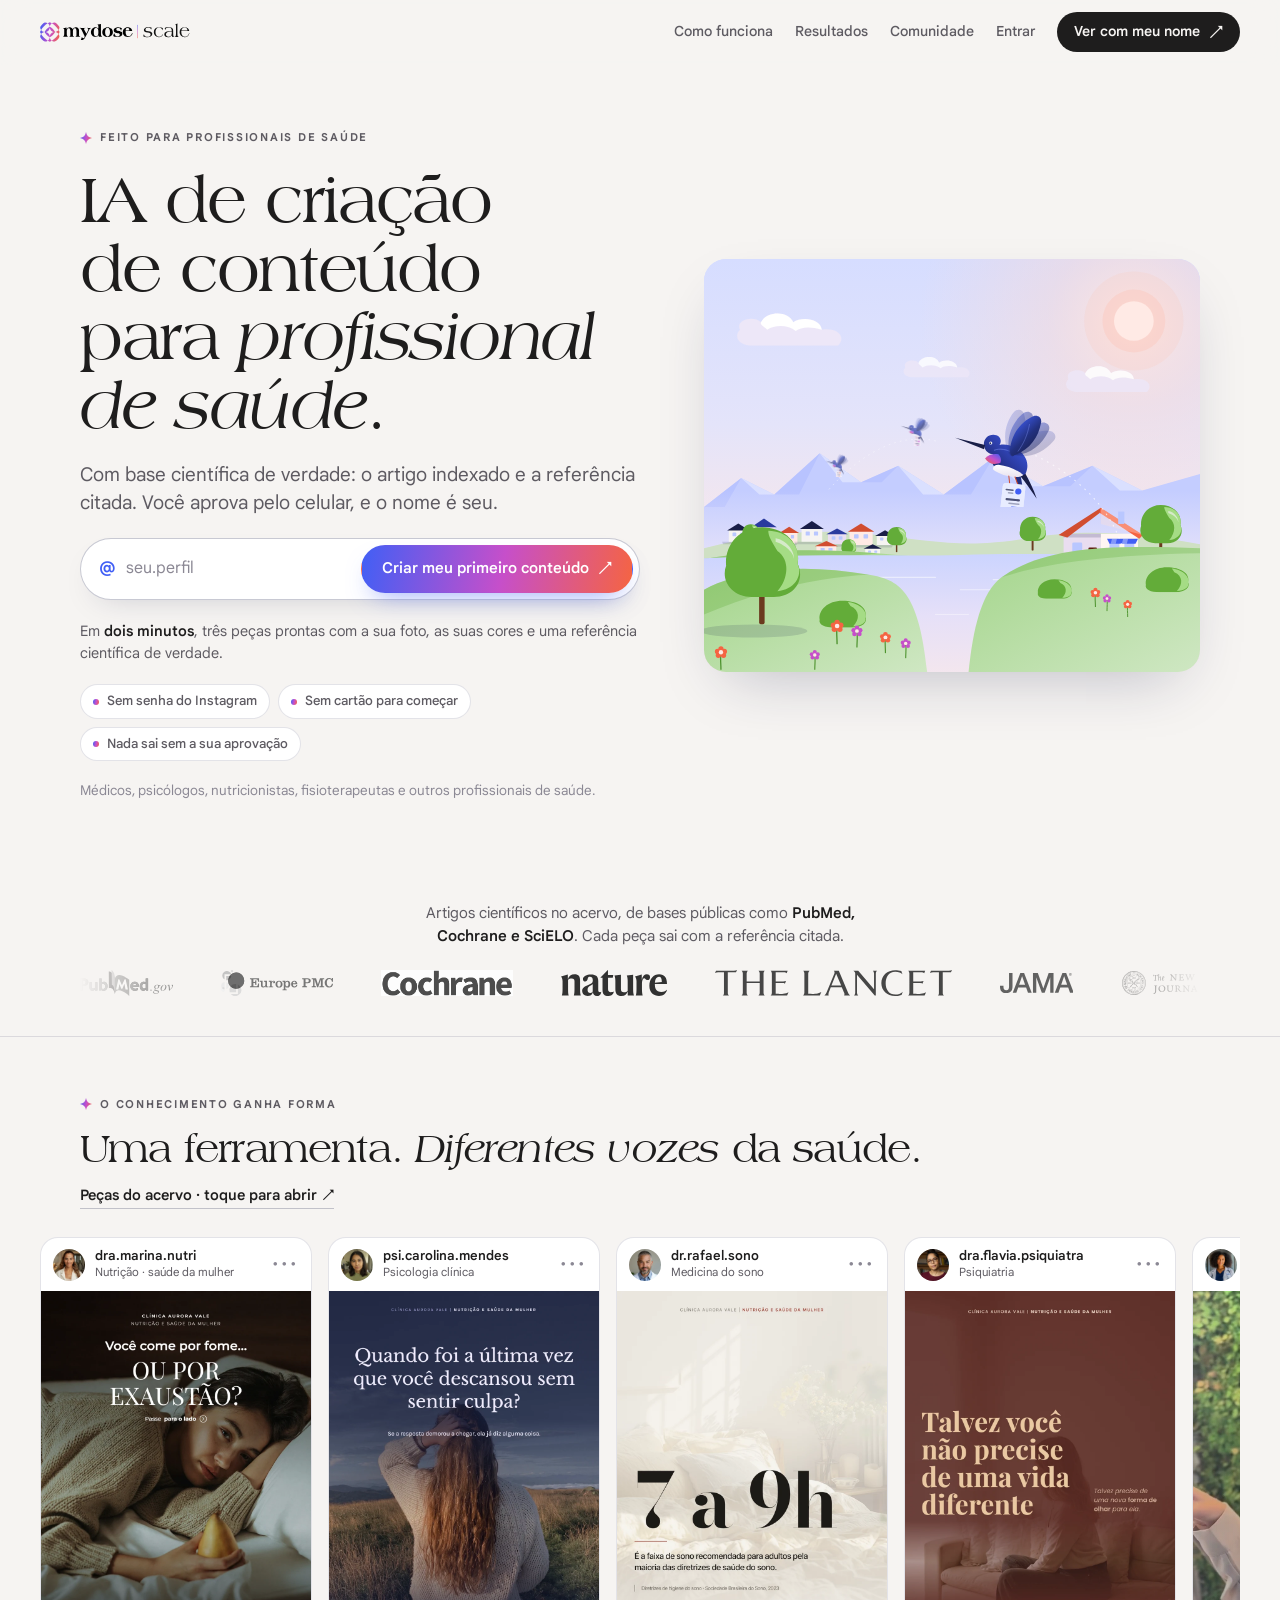
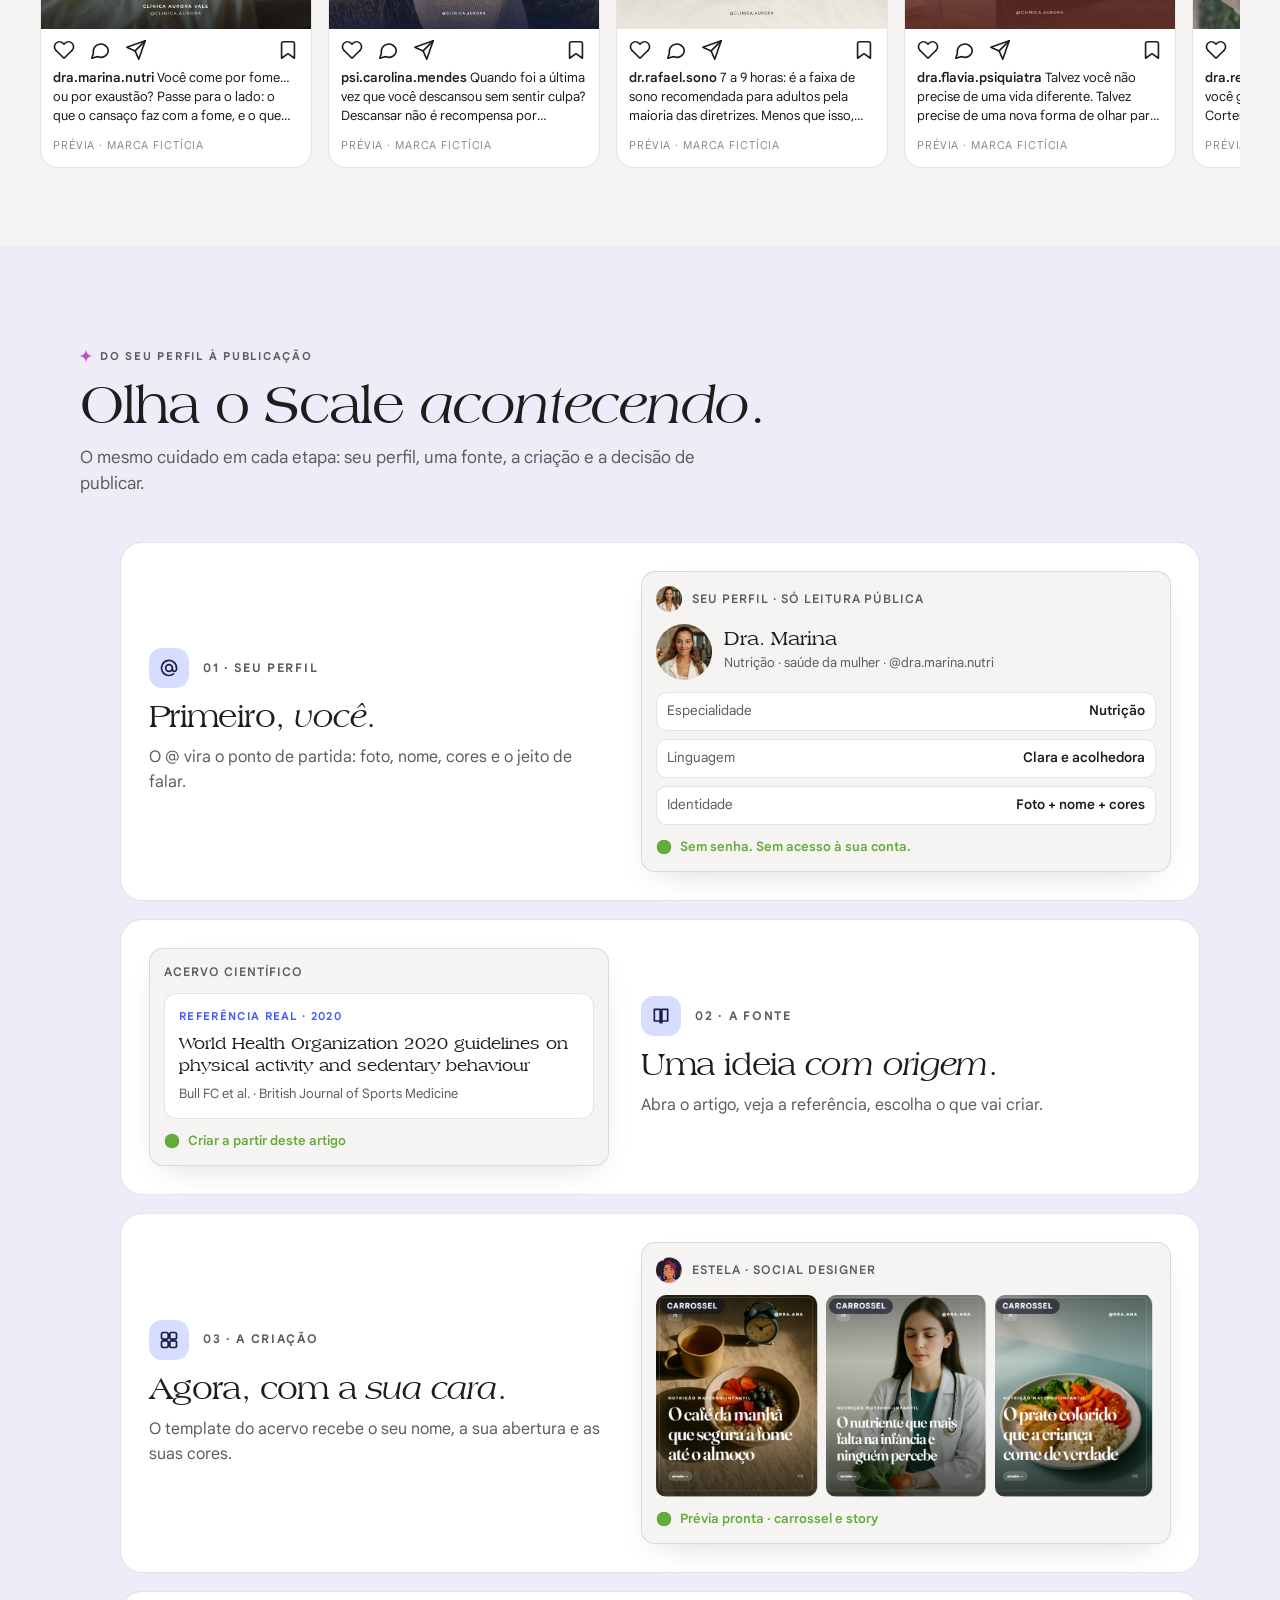
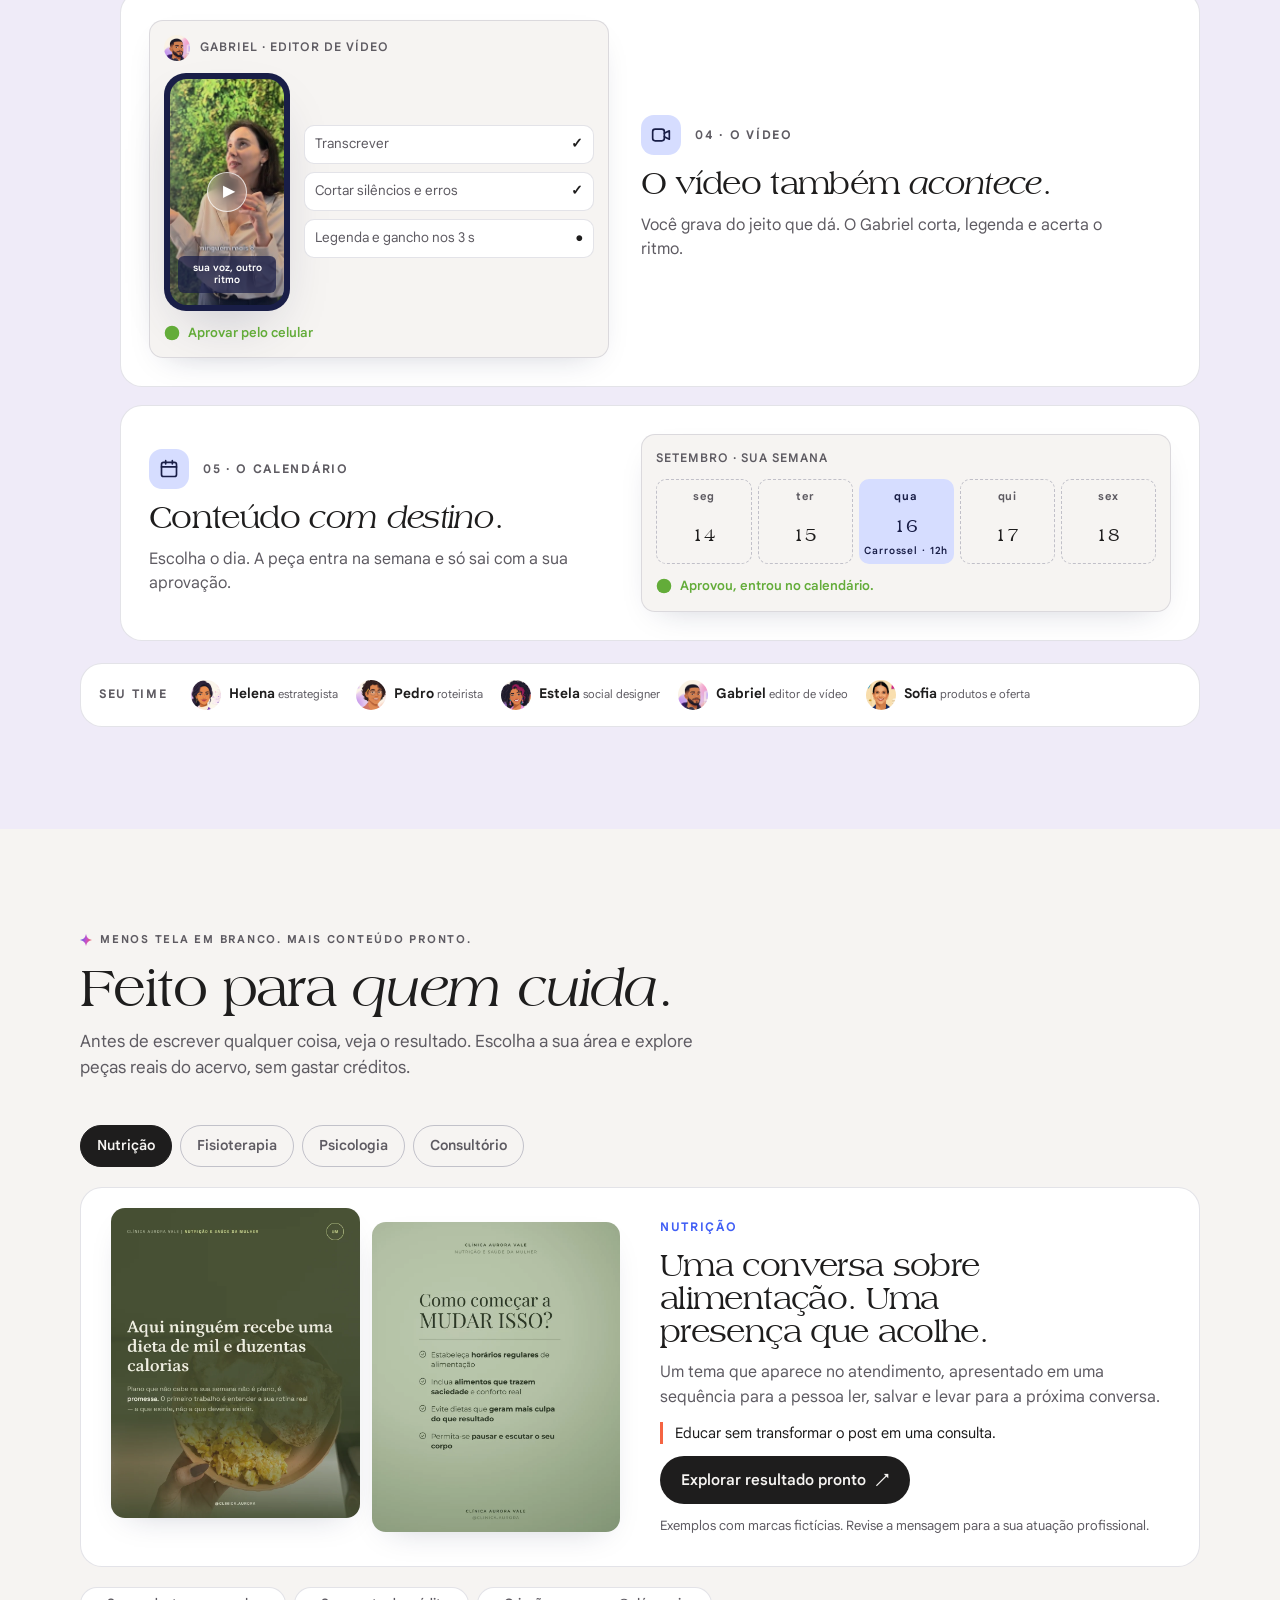
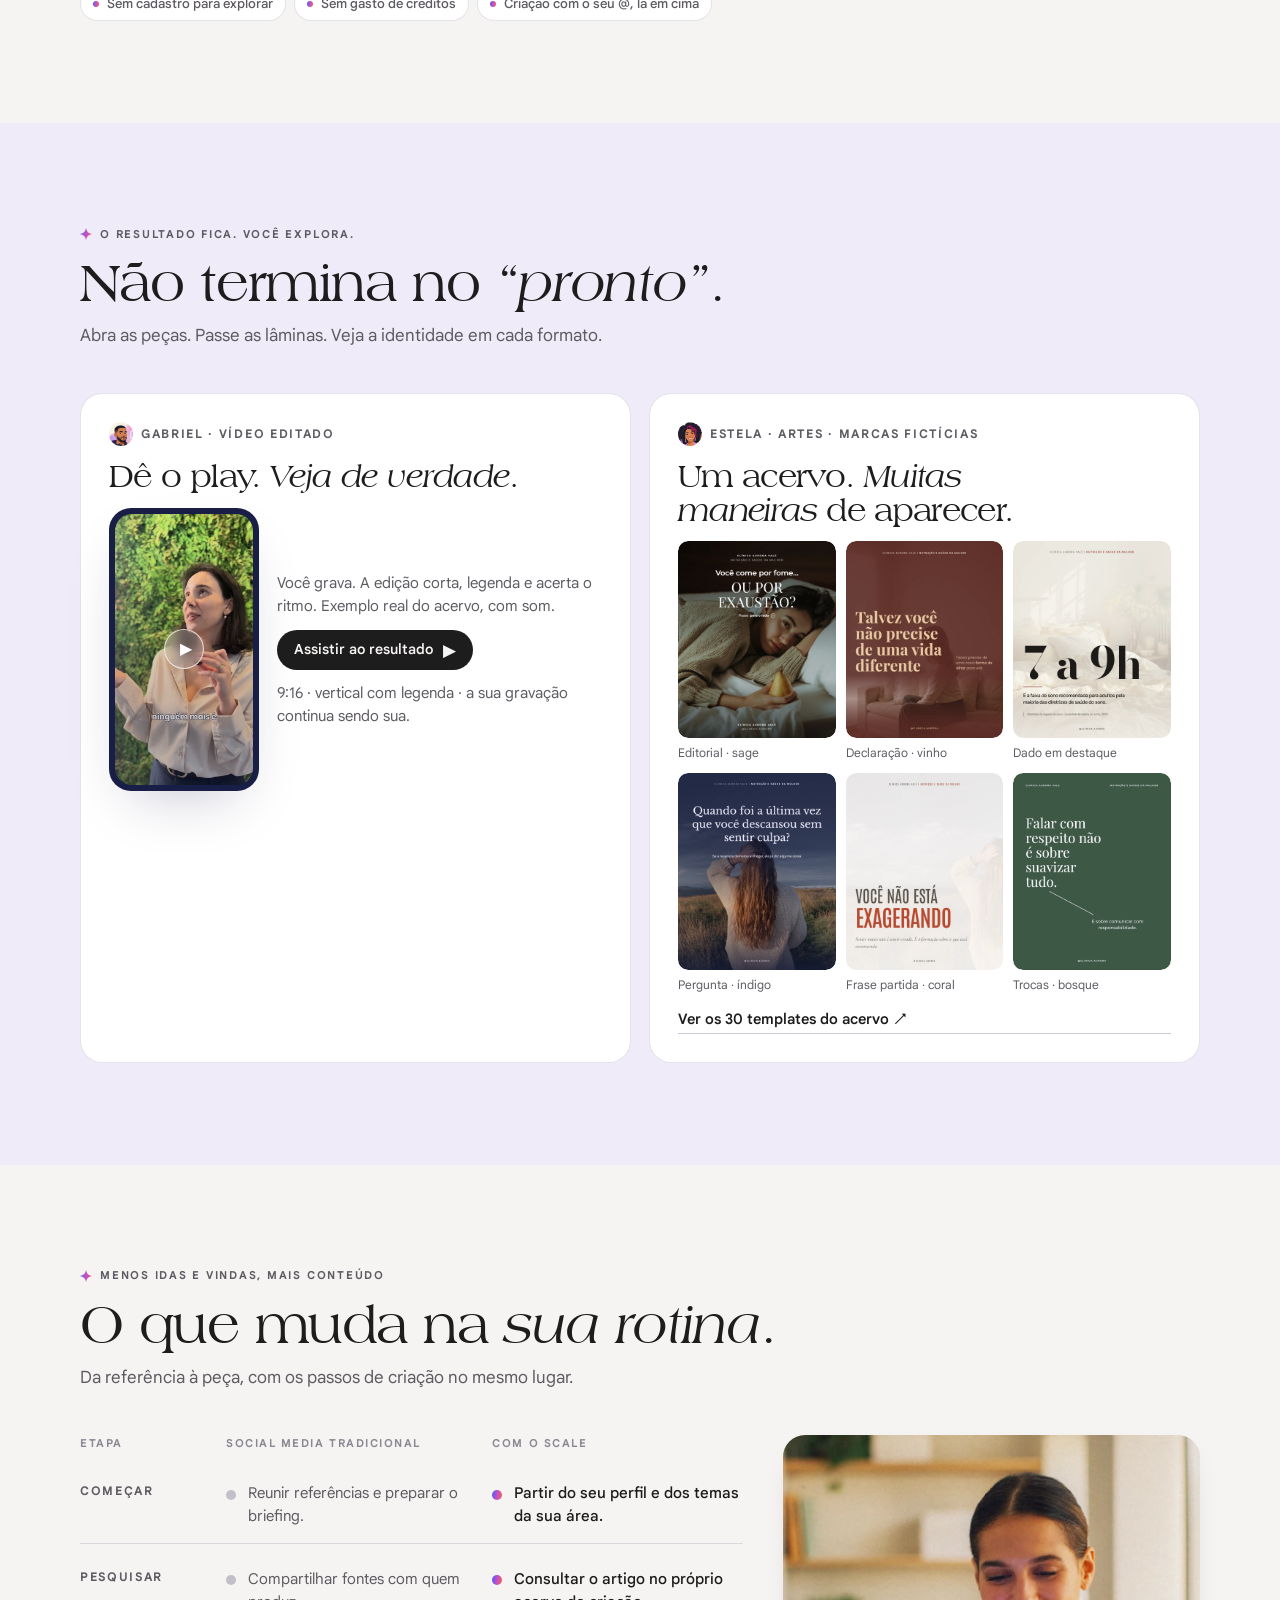
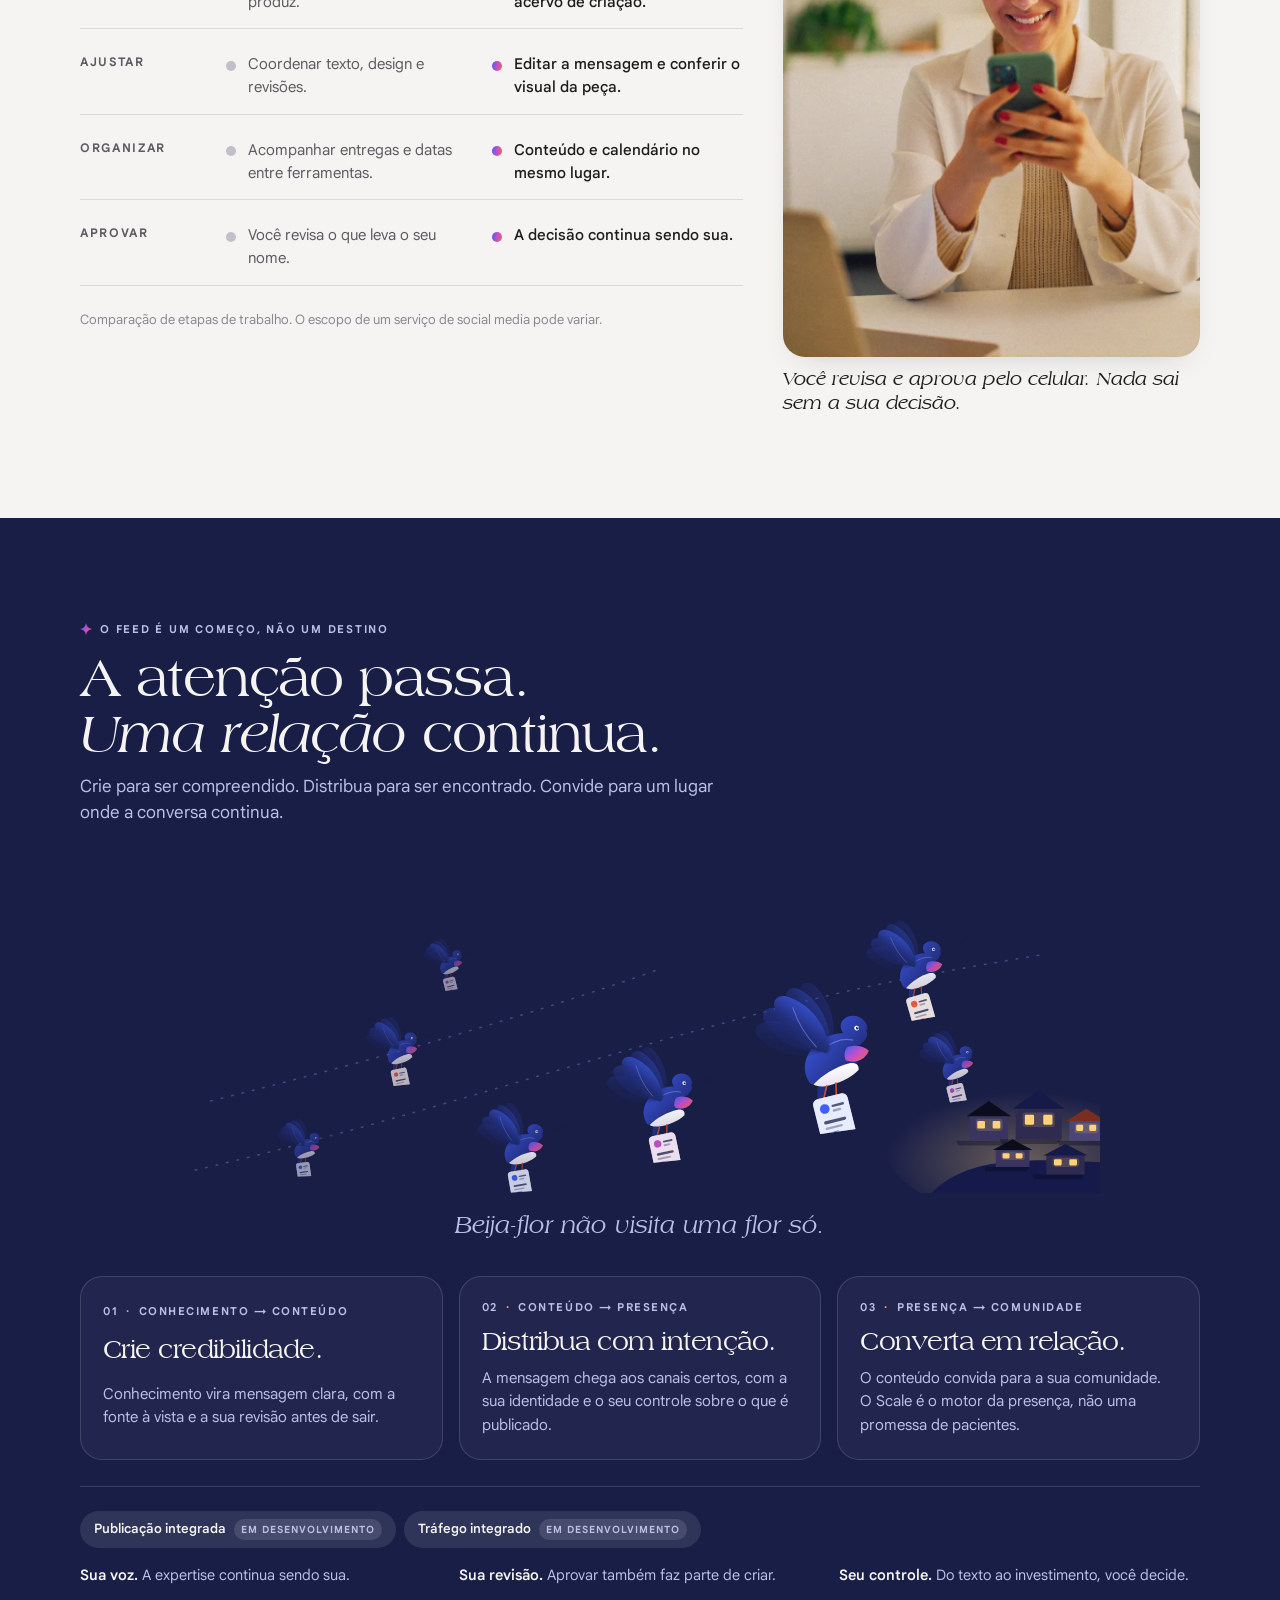
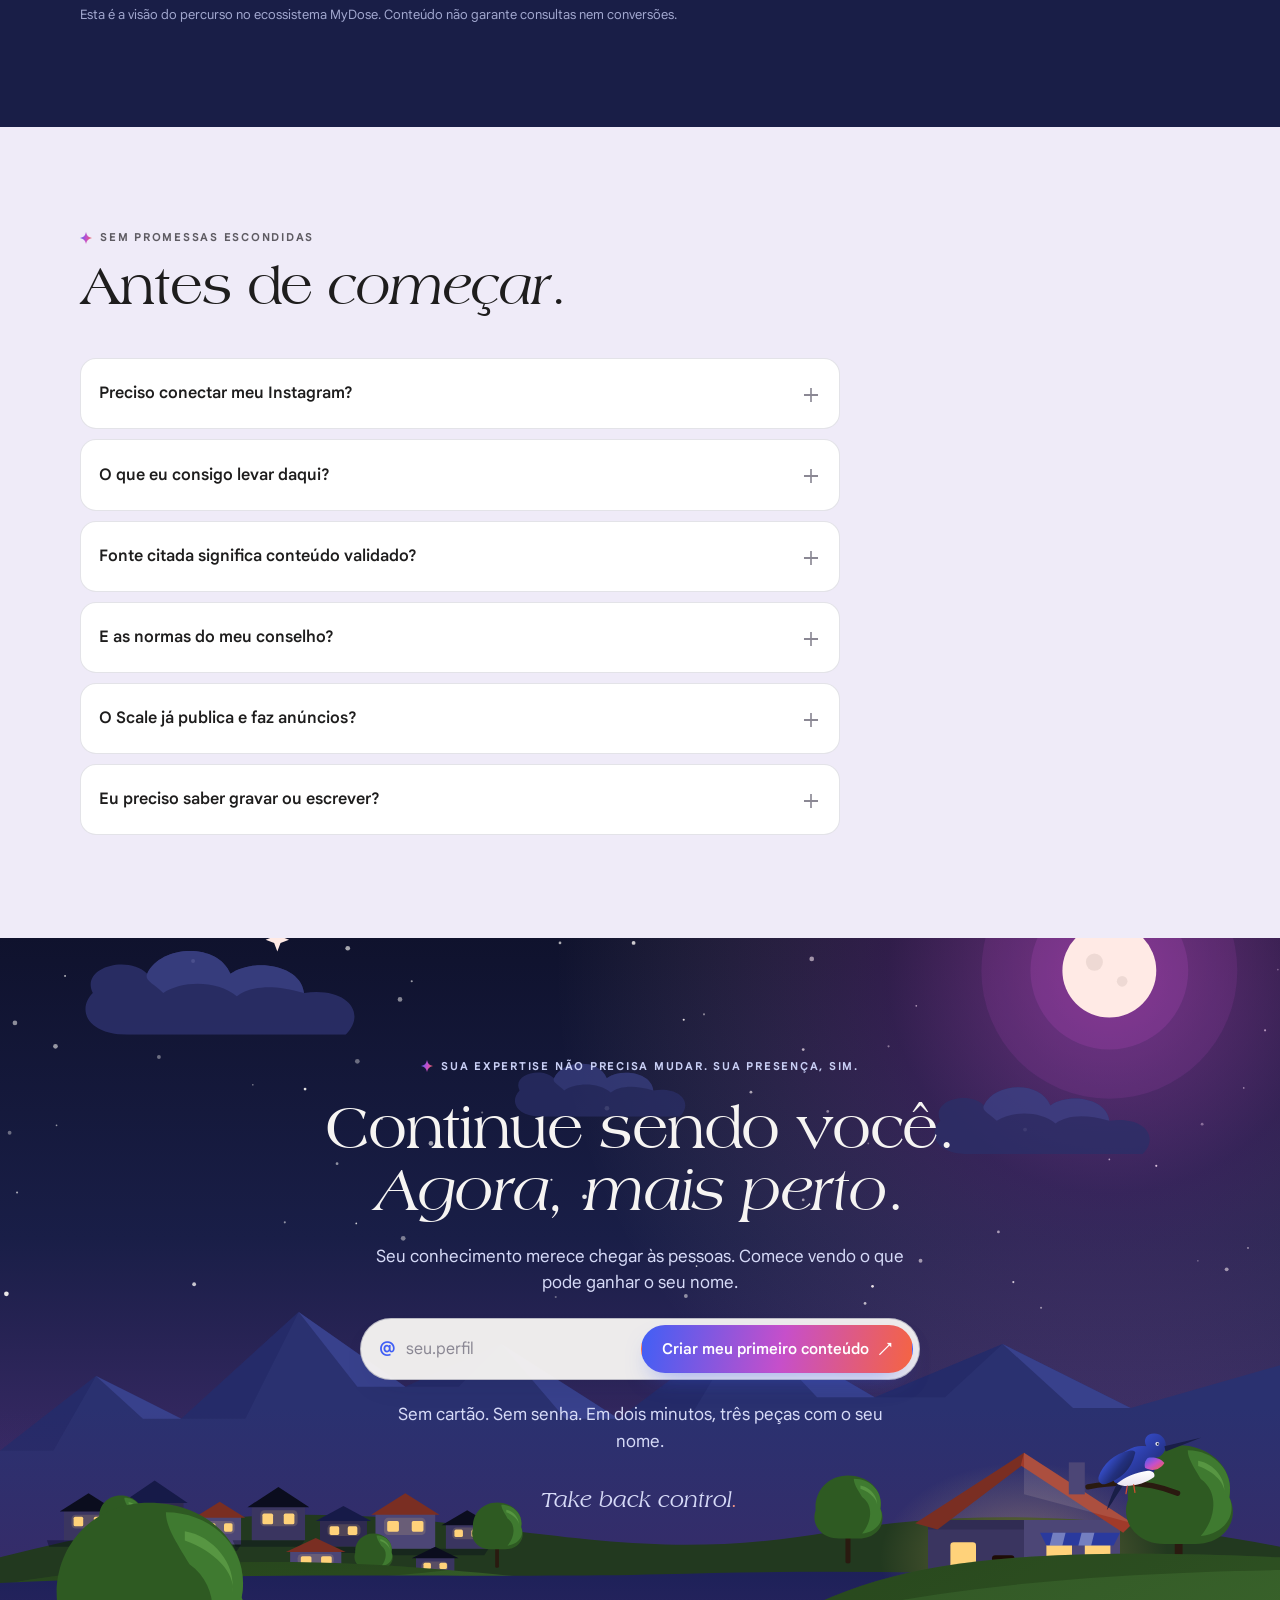
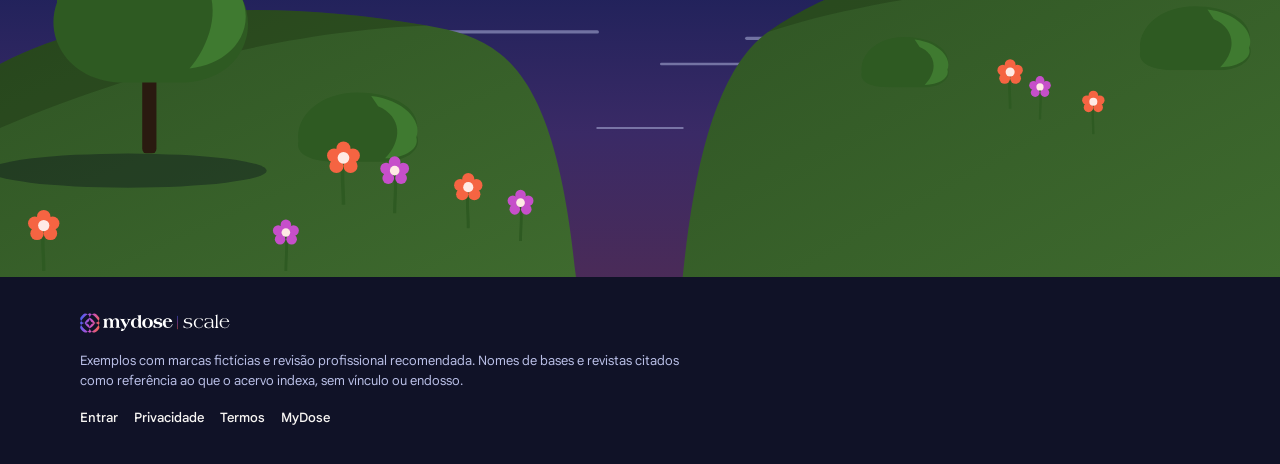
==== index.html @ f14349cf "Versão 2: mascote beija-flor, hero em painel, rotina tipográfica com foto, frentes na comunidade Co-" ====
<!doctype html>
<html lang="pt-BR">
<head>
<meta charset="utf-8">
<meta name="viewport" content="width=device-width,initial-scale=1,viewport-fit=cover">
<meta name="description" content="IA de criação de conteúdo para profissional de saúde. Com base científica de verdade: o artigo indexado e a referência citada. Você aprova pelo celular, e o nome é seu.">
<meta property="og:title" content="MyDose Scale · IA de criação de conteúdo para profissional de saúde">
<meta property="og:description" content="Você coloca o seu @. Em dois minutos, três peças prontas com a sua foto, as suas cores e uma referência científica de verdade.">
<meta property="og:type" content="website">
<meta name="robots" content="noindex">
<link rel="icon" href="assets/symbol.svg" type="image/svg+xml">
<style>:root{color-scheme:light}body{margin:0}img{max-width:100%}[hidden]{display:none!important}</style>
</head>
<body>
<title>MyDose Scale · IA de criação de conteúdo para profissional de saúde</title>
<link rel="stylesheet" href="site.css">
<svg aria-hidden="true" focusable="false" xmlns="http://www.w3.org/2000/svg" style="position:absolute;width:0;height:0;overflow:hidden"><defs><linearGradient id="sdorso" x1="0" y1="0" x2="1" y2="1"><stop offset="0" stop-color="#415FF5"/><stop offset=".55" stop-color="#2A3A9E"/><stop offset="1" stop-color="#191E47"/></linearGradient>
<linearGradient id="sasa" x1="1" y1="1" x2="0" y2="0"><stop offset="0" stop-color="#415FF5"/><stop offset=".55" stop-color="#22307E"/><stop offset="1" stop-color="#191E47"/></linearGradient>
<linearGradient id="sgorget" x1="0" y1="0" x2="1" y2="1"><stop offset="0" stop-color="#415FF5"/><stop offset=".5" stop-color="#C64FCA"/><stop offset="1" stop-color="#F56442"/></linearGradient>
<linearGradient id="screme" x1="0" y1="0" x2="0" y2="1"><stop offset="0" stop-color="#FFFFFF"/><stop offset="1" stop-color="#E9E3F0"/></linearGradient><symbol id="bf-a" viewBox="0 0 240 200"><path fill="#191E47" d="M100 130 C86 146 72 164 56 186 C72 166 86 154 100 144 Z"/>
<path fill="#22307E" d="M106 134 C98 154 92 172 88 192 C98 172 104 156 112 140 Z"/>
<path fill="#2E3F9F" d="M112 136 C114 156 116 172 120 190 C122 172 122 156 122 140 Z"/><path fill="url(#sdorso)" d="M98 136 C88 116 98 96 118 86 C128 80 138 78 148 80 C142 70 148 60 160 60 C172 60 180 70 178 82 C176 92 168 98 160 98 C166 108 162 122 150 130 C134 140 112 144 98 136 Z"/>
<path fill="url(#screme)" d="M102 138 C114 128 132 120 150 118 C158 118 162 122 160 128 C150 136 132 142 116 142 C110 142 104 140 102 138 Z"/>
<path fill="url(#sgorget)" d="M150 98 C158 96 170 98 176 106 C170 116 158 120 146 114 C144 108 146 102 150 98 Z"/>
<path fill="#191E47" d="M176 80 L234 66 L178 88 Z"/>
<circle cx="165" cy="76" r="3" fill="#FFFFFF"/><circle cx="165.7" cy="76.2" r="1.7" fill="#191E47"/><circle cx="166.2" cy="75.6" r=".6" fill="#FFFFFF"/>
<path fill="none" stroke="#8699FD" stroke-width="1.6" stroke-linecap="round" opacity=".55" d="M120 96 C134 88 148 86 158 90"/><g opacity=".22" transform="rotate(-30 120 100)"><path fill="url(#sasa)" d="M0 0 C26 -30 62 -40 100 -32 C112 -30 116 -18 108 -8 C84 16 44 26 8 14 C-2 10 -6 4 0 0 Z" transform="translate(120 100) rotate(-112) scale(.78)"/></g><g opacity=".22" transform="rotate(26 120 100)"><path fill="url(#sasa)" d="M0 0 C26 -30 62 -40 100 -32 C112 -30 116 -18 108 -8 C84 16 44 26 8 14 C-2 10 -6 4 0 0 Z" transform="translate(120 100) rotate(-112) scale(.78)"/></g><g opacity=".45" transform="rotate(-15 120 100)"><path fill="url(#sasa)" d="M0 0 C26 -30 62 -40 100 -32 C112 -30 116 -18 108 -8 C84 16 44 26 8 14 C-2 10 -6 4 0 0 Z" transform="translate(120 100) rotate(-112) scale(.78)"/></g><g opacity=".45" transform="rotate(13 120 100)"><path fill="url(#sasa)" d="M0 0 C26 -30 62 -40 100 -32 C112 -30 116 -18 108 -8 C84 16 44 26 8 14 C-2 10 -6 4 0 0 Z" transform="translate(120 100) rotate(-112) scale(.78)"/></g><path fill="url(#sasa)" d="M0 0 C26 -30 62 -40 100 -32 C112 -30 116 -18 108 -8 C84 16 44 26 8 14 C-2 10 -6 4 0 0 Z" transform="translate(120 100) rotate(-112) scale(.78)"/><path fill="none" stroke="#8699FD" stroke-width="1.4" stroke-linecap="round" opacity=".5" d="M112 92 C102 78 94 62 90 40"/></symbol><symbol id="bf-b" viewBox="0 0 240 200"><path fill="#191E47" d="M100 132 C90 150 82 166 76 184 C88 166 98 152 108 140 Z"/><path fill="#22307E" d="M108 136 C104 154 102 170 102 186 C110 168 114 154 118 140 Z"/><path fill="url(#sdorso)" d="M98 136 C88 116 98 96 118 86 C128 80 138 78 148 80 C142 70 148 60 160 60 C172 60 180 70 178 82 C176 92 168 98 160 98 C166 108 162 122 150 130 C134 140 112 144 98 136 Z"/>
<path fill="url(#screme)" d="M102 138 C114 128 132 120 150 118 C158 118 162 122 160 128 C150 136 132 142 116 142 C110 142 104 140 102 138 Z"/>
<path fill="url(#sgorget)" d="M150 98 C158 96 170 98 176 106 C170 116 158 120 146 114 C144 108 146 102 150 98 Z"/>
<path fill="#191E47" d="M176 80 L234 66 L178 88 Z"/>
<circle cx="165" cy="76" r="3" fill="#FFFFFF"/><circle cx="165.7" cy="76.2" r="1.7" fill="#191E47"/><circle cx="166.2" cy="75.6" r=".6" fill="#FFFFFF"/>
<path fill="none" stroke="#8699FD" stroke-width="1.6" stroke-linecap="round" opacity=".55" d="M120 96 C134 88 148 86 158 90"/><path stroke="#D14D30" stroke-width="2" stroke-linecap="round" fill="none" d="M118 142 L112 158 M130 140 L128 158"/><g transform="translate(122 182) rotate(-6)"><g>
<rect x="-22" y="-27" width="44" height="54" rx="7" fill="#FFFFFF"/><rect x="-22" y="-27" width="44" height="54" rx="7" fill="#D6DDFF" opacity=".55"/>
<circle cx="-9" cy="-13" r="6" fill="#415FF5"/><rect x="0" y="-16" width="16" height="3" rx="1.5" fill="#191E47" opacity=".7"/><rect x="0" y="-10" width="11" height="3" rx="1.5" fill="#191E47" opacity=".35"/>
<rect x="-14" y="2" width="28" height="4" rx="2" fill="#191E47" opacity=".75"/><rect x="-14" y="10" width="22" height="3" rx="1.5" fill="#191E47" opacity=".35"/><rect x="-14" y="17" width="16" height="3" rx="1.5" fill="#415FF5"/>
</g></g><g opacity=".22" transform="rotate(-30 120 100)"><path fill="url(#sasa)" d="M0 0 C26 -30 62 -40 100 -32 C112 -30 116 -18 108 -8 C84 16 44 26 8 14 C-2 10 -6 4 0 0 Z" transform="translate(120 100) rotate(-112) scale(.78)"/></g><g opacity=".22" transform="rotate(26 120 100)"><path fill="url(#sasa)" d="M0 0 C26 -30 62 -40 100 -32 C112 -30 116 -18 108 -8 C84 16 44 26 8 14 C-2 10 -6 4 0 0 Z" transform="translate(120 100) rotate(-112) scale(.78)"/></g><g opacity=".45" transform="rotate(-15 120 100)"><path fill="url(#sasa)" d="M0 0 C26 -30 62 -40 100 -32 C112 -30 116 -18 108 -8 C84 16 44 26 8 14 C-2 10 -6 4 0 0 Z" transform="translate(120 100) rotate(-112) scale(.78)"/></g><g opacity=".45" transform="rotate(13 120 100)"><path fill="url(#sasa)" d="M0 0 C26 -30 62 -40 100 -32 C112 -30 116 -18 108 -8 C84 16 44 26 8 14 C-2 10 -6 4 0 0 Z" transform="translate(120 100) rotate(-112) scale(.78)"/></g><path fill="url(#sasa)" d="M0 0 C26 -30 62 -40 100 -32 C112 -30 116 -18 108 -8 C84 16 44 26 8 14 C-2 10 -6 4 0 0 Z" transform="translate(120 100) rotate(-112) scale(.78)"/><path fill="none" stroke="#8699FD" stroke-width="1.4" stroke-linecap="round" opacity=".5" d="M112 92 C102 78 94 62 90 40"/></symbol><symbol id="bf-c" viewBox="0 0 240 200"><path fill="#191E47" d="M104 134 C96 150 90 164 86 180 C96 166 104 152 112 140 Z"/>
<path fill="url(#sdorso)" d="M98 136 C88 116 98 96 118 86 C128 80 138 78 148 80 C142 70 148 60 160 60 C172 60 180 70 178 82 C176 92 168 98 160 98 C166 108 162 122 150 130 C134 140 112 144 98 136 Z"/>
<path fill="url(#screme)" d="M102 138 C114 128 132 120 150 118 C158 118 162 122 160 128 C150 136 132 142 116 142 C110 142 104 140 102 138 Z"/>
<path fill="url(#sasa)" d="M0 0 C26 -30 62 -40 100 -32 C112 -30 116 -18 108 -8 C84 16 44 26 8 14 C-2 10 -6 4 0 0 Z" transform="translate(130 92) rotate(152) scale(.62)"/>
<path fill="url(#sgorget)" d="M150 98 C158 96 170 98 176 106 C170 116 158 120 146 114 C144 108 146 102 150 98 Z"/>
<path fill="#191E47" d="M176 80 L234 66 L178 88 Z"/>
<circle cx="165" cy="76" r="3" fill="#FFFFFF"/><circle cx="165.7" cy="76.2" r="1.7" fill="#191E47"/><circle cx="166.2" cy="75.6" r=".6" fill="#FFFFFF"/>
<path stroke="#D14D30" stroke-width="2" stroke-linecap="round" fill="none" d="M118 142 L116 154 M128 140 L130 152"/></symbol></defs></svg>
<a class="sr-only" href="#como">Pular para como funciona</a>

<header class="nav" id="nav">
  <a class="brand" href="#inicio" aria-label="MyDose Scale, início"></a>
  <nav aria-label="Principal">
    <a class="hide-m" href="#como">Como funciona</a>
    <a class="hide-m" href="#resultados">Resultados</a>
    <a class="hide-m" href="#comunidade">Comunidade</a>
    <a class="hide-m" href="https://scale.mydoseapp.com/entrar">Entrar</a>
    <a class="btn btn-ink btn-sm" href="#inicio" data-focus-entry>Ver com meu nome <span>↗</span></a>
  </nav>
</header>

<main>
<!-- ============ HERO (estrutura validada) ============ -->
<section class="hero" id="inicio">
  <div class="wrap">
    <div class="hero-copy">
      <span class="eyebrow">Feito para profissionais de saúde</span>
      <h1 id="h1">IA de criação de conteúdo para <em>profissional de saúde</em>.</h1>
      <p class="lead">Com base científica de verdade: o artigo indexado e a referência citada. Você aprova pelo celular, e o nome é seu.</p>
      <form class="entry" id="primeiro-passo" novalidate>
        <label>
          <span class="at" aria-hidden="true">@</span>
          <span class="sr-only">Seu @ do Instagram</span>
          <input id="profile-input" name="handle" type="text" placeholder="seu.perfil" autocomplete="off" autocapitalize="none" spellcheck="false" maxlength="40">
        </label>
        <button class="btn btn-grad" type="submit">Criar meu primeiro conteúdo <span>↗</span></button>
      </form>
      <p class="hero-note" id="profile-feedback" aria-live="polite" hidden></p>
      <p class="hero-note">Em <b>dois minutos</b>, três peças prontas com a sua foto, as suas cores e uma referência científica de verdade.</p>
      <ul class="chips" aria-label="Garantias">
        <li>Sem senha do Instagram</li><li>Sem cartão para começar</li><li>Nada sai sem a sua aprovação</li>
      </ul>
      <p class="hero-para">Médicos, psicólogos, nutricionistas, fisioterapeutas e outros profissionais de saúde.</p>
    </div>
    <div class="hero-art" aria-hidden="true"><svg xmlns="http://www.w3.org/2000/svg" viewBox="0 0 1200 1000" preserveAspectRatio="xMidYMax slice" aria-hidden="true" focusable="false">
<defs><linearGradient id="ceu" x2="0" y2="1"><stop offset="0" stop-color="#D6DDFF"/><stop offset=".4" stop-color="#E4E4FA"/><stop offset=".62" stop-color="#F3E6EE"/><stop offset=".74" stop-color="#FFE7DE"/></linearGradient>
<radialGradient id="brilho" cx="1040" cy="150" r="520" gradientUnits="userSpaceOnUse"><stop offset="0" stop-color="#FFEAE5" stop-opacity=".9"/><stop offset=".4" stop-color="#FFD9CF" stop-opacity=".4"/><stop offset="1" stop-color="#FFD9CF" stop-opacity="0"/></radialGradient>
<linearGradient id="lago" x2="0" y2="1"><stop offset="0" stop-color="#C9D3FF"/><stop offset=".55" stop-color="#E6E0F8"/><stop offset="1" stop-color="#F3E6EE"/></linearGradient>
<linearGradient id="reflexo" x2="0" y2="1"><stop offset="0" stop-color="#FFC9B8" stop-opacity=".75"/><stop offset="1" stop-color="#FFC9B8" stop-opacity="0"/></linearGradient>
<linearGradient id="neblina" x2="0" y2="1"><stop offset="0" stop-color="#EFE8F8" stop-opacity="0"/><stop offset="1" stop-color="#EFE8F8" stop-opacity=".85"/></linearGradient>
<linearGradient id="colina-luz" x1="0" y1="0" x2="1" y2="1"><stop offset="0" stop-color="#A3D58A"/><stop offset="1" stop-color="#CFE7C3"/></linearGradient>
<radialGradient id="luz-janela" cx=".5" cy=".5" r=".5"><stop offset="0" stop-color="#FFD27A" stop-opacity=".5"/><stop offset="1" stop-color="#FFD27A" stop-opacity="0"/></radialGradient>
<linearGradient id="hdorso" x1="0" y1="0" x2="1" y2="1"><stop offset="0" stop-color="#415FF5"/><stop offset=".55" stop-color="#2A3A9E"/><stop offset="1" stop-color="#191E47"/></linearGradient>
<linearGradient id="hasa" x1="1" y1="1" x2="0" y2="0"><stop offset="0" stop-color="#415FF5"/><stop offset=".55" stop-color="#22307E"/><stop offset="1" stop-color="#191E47"/></linearGradient>
<linearGradient id="hgorget" x1="0" y1="0" x2="1" y2="1"><stop offset="0" stop-color="#415FF5"/><stop offset=".5" stop-color="#C64FCA"/><stop offset="1" stop-color="#F56442"/></linearGradient>
<linearGradient id="hcreme" x1="0" y1="0" x2="0" y2="1"><stop offset="0" stop-color="#FFFFFF"/><stop offset="1" stop-color="#E9E3F0"/></linearGradient>
<symbol id="bf-a" viewBox="0 0 240 200"><path fill="#191E47" d="M100 130 C86 146 72 164 56 186 C72 166 86 154 100 144 Z"/>
<path fill="#22307E" d="M106 134 C98 154 92 172 88 192 C98 172 104 156 112 140 Z"/>
<path fill="#2E3F9F" d="M112 136 C114 156 116 172 120 190 C122 172 122 156 122 140 Z"/><path fill="url(#hdorso)" d="M98 136 C88 116 98 96 118 86 C128 80 138 78 148 80 C142 70 148 60 160 60 C172 60 180 70 178 82 C176 92 168 98 160 98 C166 108 162 122 150 130 C134 140 112 144 98 136 Z"/>
<path fill="url(#hcreme)" d="M102 138 C114 128 132 120 150 118 C158 118 162 122 160 128 C150 136 132 142 116 142 C110 142 104 140 102 138 Z"/>
<path fill="url(#hgorget)" d="M150 98 C158 96 170 98 176 106 C170 116 158 120 146 114 C144 108 146 102 150 98 Z"/>
<path fill="#191E47" d="M176 80 L234 66 L178 88 Z"/>
<circle cx="165" cy="76" r="3" fill="#FFFFFF"/><circle cx="165.7" cy="76.2" r="1.7" fill="#191E47"/><circle cx="166.2" cy="75.6" r=".6" fill="#FFFFFF"/>
<path fill="none" stroke="#8699FD" stroke-width="1.6" stroke-linecap="round" opacity=".55" d="M120 96 C134 88 148 86 158 90"/><g opacity=".22" transform="rotate(-30 120 100)"><path fill="url(#hasa)" d="M0 0 C26 -30 62 -40 100 -32 C112 -30 116 -18 108 -8 C84 16 44 26 8 14 C-2 10 -6 4 0 0 Z" transform="translate(120 100) rotate(-112) scale(.78)"/></g><g opacity=".22" transform="rotate(26 120 100)"><path fill="url(#hasa)" d="M0 0 C26 -30 62 -40 100 -32 C112 -30 116 -18 108 -8 C84 16 44 26 8 14 C-2 10 -6 4 0 0 Z" transform="translate(120 100) rotate(-112) scale(.78)"/></g><g opacity=".45" transform="rotate(-15 120 100)"><path fill="url(#hasa)" d="M0 0 C26 -30 62 -40 100 -32 C112 -30 116 -18 108 -8 C84 16 44 26 8 14 C-2 10 -6 4 0 0 Z" transform="translate(120 100) rotate(-112) scale(.78)"/></g><g opacity=".45" transform="rotate(13 120 100)"><path fill="url(#hasa)" d="M0 0 C26 -30 62 -40 100 -32 C112 -30 116 -18 108 -8 C84 16 44 26 8 14 C-2 10 -6 4 0 0 Z" transform="translate(120 100) rotate(-112) scale(.78)"/></g><path fill="url(#hasa)" d="M0 0 C26 -30 62 -40 100 -32 C112 -30 116 -18 108 -8 C84 16 44 26 8 14 C-2 10 -6 4 0 0 Z" transform="translate(120 100) rotate(-112) scale(.78)"/><path fill="none" stroke="#8699FD" stroke-width="1.4" stroke-linecap="round" opacity=".5" d="M112 92 C102 78 94 62 90 40"/></symbol>
<symbol id="bf-b" viewBox="0 0 240 200"><path fill="#191E47" d="M100 132 C90 150 82 166 76 184 C88 166 98 152 108 140 Z"/><path fill="#22307E" d="M108 136 C104 154 102 170 102 186 C110 168 114 154 118 140 Z"/><path fill="url(#hdorso)" d="M98 136 C88 116 98 96 118 86 C128 80 138 78 148 80 C142 70 148 60 160 60 C172 60 180 70 178 82 C176 92 168 98 160 98 C166 108 162 122 150 130 C134 140 112 144 98 136 Z"/>
<path fill="url(#hcreme)" d="M102 138 C114 128 132 120 150 118 C158 118 162 122 160 128 C150 136 132 142 116 142 C110 142 104 140 102 138 Z"/>
<path fill="url(#hgorget)" d="M150 98 C158 96 170 98 176 106 C170 116 158 120 146 114 C144 108 146 102 150 98 Z"/>
<path fill="#191E47" d="M176 80 L234 66 L178 88 Z"/>
<circle cx="165" cy="76" r="3" fill="#FFFFFF"/><circle cx="165.7" cy="76.2" r="1.7" fill="#191E47"/><circle cx="166.2" cy="75.6" r=".6" fill="#FFFFFF"/>
<path fill="none" stroke="#8699FD" stroke-width="1.6" stroke-linecap="round" opacity=".55" d="M120 96 C134 88 148 86 158 90"/><path stroke="#D14D30" stroke-width="2" stroke-linecap="round" fill="none" d="M118 142 L112 158 M130 140 L128 158"/><g transform="translate(122 182) rotate(-6)"><g>
<rect x="-22" y="-27" width="44" height="54" rx="7" fill="#FFFFFF"/><rect x="-22" y="-27" width="44" height="54" rx="7" fill="#D6DDFF" opacity=".55"/>
<circle cx="-9" cy="-13" r="6" fill="#415FF5"/><rect x="0" y="-16" width="16" height="3" rx="1.5" fill="#191E47" opacity=".7"/><rect x="0" y="-10" width="11" height="3" rx="1.5" fill="#191E47" opacity=".35"/>
<rect x="-14" y="2" width="28" height="4" rx="2" fill="#191E47" opacity=".75"/><rect x="-14" y="10" width="22" height="3" rx="1.5" fill="#191E47" opacity=".35"/><rect x="-14" y="17" width="16" height="3" rx="1.5" fill="#415FF5"/>
</g></g><g opacity=".22" transform="rotate(-30 120 100)"><path fill="url(#hasa)" d="M0 0 C26 -30 62 -40 100 -32 C112 -30 116 -18 108 -8 C84 16 44 26 8 14 C-2 10 -6 4 0 0 Z" transform="translate(120 100) rotate(-112) scale(.78)"/></g><g opacity=".22" transform="rotate(26 120 100)"><path fill="url(#hasa)" d="M0 0 C26 -30 62 -40 100 -32 C112 -30 116 -18 108 -8 C84 16 44 26 8 14 C-2 10 -6 4 0 0 Z" transform="translate(120 100) rotate(-112) scale(.78)"/></g><g opacity=".45" transform="rotate(-15 120 100)"><path fill="url(#hasa)" d="M0 0 C26 -30 62 -40 100 -32 C112 -30 116 -18 108 -8 C84 16 44 26 8 14 C-2 10 -6 4 0 0 Z" transform="translate(120 100) rotate(-112) scale(.78)"/></g><g opacity=".45" transform="rotate(13 120 100)"><path fill="url(#hasa)" d="M0 0 C26 -30 62 -40 100 -32 C112 -30 116 -18 108 -8 C84 16 44 26 8 14 C-2 10 -6 4 0 0 Z" transform="translate(120 100) rotate(-112) scale(.78)"/></g><path fill="url(#hasa)" d="M0 0 C26 -30 62 -40 100 -32 C112 -30 116 -18 108 -8 C84 16 44 26 8 14 C-2 10 -6 4 0 0 Z" transform="translate(120 100) rotate(-112) scale(.78)"/><path fill="none" stroke="#8699FD" stroke-width="1.4" stroke-linecap="round" opacity=".5" d="M112 92 C102 78 94 62 90 40"/></symbol>
<symbol id="bf-b2" viewBox="0 0 240 200"><path fill="#191E47" d="M100 132 C90 150 82 166 76 184 C88 166 98 152 108 140 Z"/><path fill="#22307E" d="M108 136 C104 154 102 170 102 186 C110 168 114 154 118 140 Z"/><path fill="url(#hdorso)" d="M98 136 C88 116 98 96 118 86 C128 80 138 78 148 80 C142 70 148 60 160 60 C172 60 180 70 178 82 C176 92 168 98 160 98 C166 108 162 122 150 130 C134 140 112 144 98 136 Z"/>
<path fill="url(#hcreme)" d="M102 138 C114 128 132 120 150 118 C158 118 162 122 160 128 C150 136 132 142 116 142 C110 142 104 140 102 138 Z"/>
<path fill="url(#hgorget)" d="M150 98 C158 96 170 98 176 106 C170 116 158 120 146 114 C144 108 146 102 150 98 Z"/>
<path fill="#191E47" d="M176 80 L234 66 L178 88 Z"/>
<circle cx="165" cy="76" r="3" fill="#FFFFFF"/><circle cx="165.7" cy="76.2" r="1.7" fill="#191E47"/><circle cx="166.2" cy="75.6" r=".6" fill="#FFFFFF"/>
<path fill="none" stroke="#8699FD" stroke-width="1.6" stroke-linecap="round" opacity=".55" d="M120 96 C134 88 148 86 158 90"/><path stroke="#D14D30" stroke-width="2" stroke-linecap="round" fill="none" d="M118 142 L112 158 M130 140 L128 158"/><g transform="translate(122 182) rotate(-6)"><g>
<rect x="-22" y="-27" width="44" height="54" rx="7" fill="#FFFFFF"/><rect x="-22" y="-27" width="44" height="54" rx="7" fill="#F1D7F2" opacity=".55"/>
<circle cx="-9" cy="-13" r="6" fill="#C64FCA"/><rect x="0" y="-16" width="16" height="3" rx="1.5" fill="#191E47" opacity=".7"/><rect x="0" y="-10" width="11" height="3" rx="1.5" fill="#191E47" opacity=".35"/>
<rect x="-14" y="2" width="28" height="4" rx="2" fill="#191E47" opacity=".75"/><rect x="-14" y="10" width="22" height="3" rx="1.5" fill="#191E47" opacity=".35"/><rect x="-14" y="17" width="16" height="3" rx="1.5" fill="#C64FCA"/>
</g></g><g opacity=".22" transform="rotate(-30 120 100)"><path fill="url(#hasa)" d="M0 0 C26 -30 62 -40 100 -32 C112 -30 116 -18 108 -8 C84 16 44 26 8 14 C-2 10 -6 4 0 0 Z" transform="translate(120 100) rotate(-112) scale(.78)"/></g><g opacity=".22" transform="rotate(26 120 100)"><path fill="url(#hasa)" d="M0 0 C26 -30 62 -40 100 -32 C112 -30 116 -18 108 -8 C84 16 44 26 8 14 C-2 10 -6 4 0 0 Z" transform="translate(120 100) rotate(-112) scale(.78)"/></g><g opacity=".45" transform="rotate(-15 120 100)"><path fill="url(#hasa)" d="M0 0 C26 -30 62 -40 100 -32 C112 -30 116 -18 108 -8 C84 16 44 26 8 14 C-2 10 -6 4 0 0 Z" transform="translate(120 100) rotate(-112) scale(.78)"/></g><g opacity=".45" transform="rotate(13 120 100)"><path fill="url(#hasa)" d="M0 0 C26 -30 62 -40 100 -32 C112 -30 116 -18 108 -8 C84 16 44 26 8 14 C-2 10 -6 4 0 0 Z" transform="translate(120 100) rotate(-112) scale(.78)"/></g><path fill="url(#hasa)" d="M0 0 C26 -30 62 -40 100 -32 C112 -30 116 -18 108 -8 C84 16 44 26 8 14 C-2 10 -6 4 0 0 Z" transform="translate(120 100) rotate(-112) scale(.78)"/><path fill="none" stroke="#8699FD" stroke-width="1.4" stroke-linecap="round" opacity=".5" d="M112 92 C102 78 94 62 90 40"/></symbol>
<symbol id="bf-b3" viewBox="0 0 240 200"><path fill="#191E47" d="M100 132 C90 150 82 166 76 184 C88 166 98 152 108 140 Z"/><path fill="#22307E" d="M108 136 C104 154 102 170 102 186 C110 168 114 154 118 140 Z"/><path fill="url(#hdorso)" d="M98 136 C88 116 98 96 118 86 C128 80 138 78 148 80 C142 70 148 60 160 60 C172 60 180 70 178 82 C176 92 168 98 160 98 C166 108 162 122 150 130 C134 140 112 144 98 136 Z"/>
<path fill="url(#hcreme)" d="M102 138 C114 128 132 120 150 118 C158 118 162 122 160 128 C150 136 132 142 116 142 C110 142 104 140 102 138 Z"/>
<path fill="url(#hgorget)" d="M150 98 C158 96 170 98 176 106 C170 116 158 120 146 114 C144 108 146 102 150 98 Z"/>
<path fill="#191E47" d="M176 80 L234 66 L178 88 Z"/>
<circle cx="165" cy="76" r="3" fill="#FFFFFF"/><circle cx="165.7" cy="76.2" r="1.7" fill="#191E47"/><circle cx="166.2" cy="75.6" r=".6" fill="#FFFFFF"/>
<path fill="none" stroke="#8699FD" stroke-width="1.6" stroke-linecap="round" opacity=".55" d="M120 96 C134 88 148 86 158 90"/><path stroke="#D14D30" stroke-width="2" stroke-linecap="round" fill="none" d="M118 142 L112 158 M130 140 L128 158"/><g transform="translate(122 182) rotate(-6)"><g>
<rect x="-22" y="-27" width="44" height="54" rx="7" fill="#FFFFFF"/><rect x="-22" y="-27" width="44" height="54" rx="7" fill="#FFEAE5" opacity=".55"/>
<circle cx="-9" cy="-13" r="6" fill="#F56442"/><rect x="0" y="-16" width="16" height="3" rx="1.5" fill="#191E47" opacity=".7"/><rect x="0" y="-10" width="11" height="3" rx="1.5" fill="#191E47" opacity=".35"/>
<rect x="-14" y="2" width="28" height="4" rx="2" fill="#191E47" opacity=".75"/><rect x="-14" y="10" width="22" height="3" rx="1.5" fill="#191E47" opacity=".35"/><rect x="-14" y="17" width="16" height="3" rx="1.5" fill="#F56442"/>
</g></g><g opacity=".22" transform="rotate(-30 120 100)"><path fill="url(#hasa)" d="M0 0 C26 -30 62 -40 100 -32 C112 -30 116 -18 108 -8 C84 16 44 26 8 14 C-2 10 -6 4 0 0 Z" transform="translate(120 100) rotate(-112) scale(.78)"/></g><g opacity=".22" transform="rotate(26 120 100)"><path fill="url(#hasa)" d="M0 0 C26 -30 62 -40 100 -32 C112 -30 116 -18 108 -8 C84 16 44 26 8 14 C-2 10 -6 4 0 0 Z" transform="translate(120 100) rotate(-112) scale(.78)"/></g><g opacity=".45" transform="rotate(-15 120 100)"><path fill="url(#hasa)" d="M0 0 C26 -30 62 -40 100 -32 C112 -30 116 -18 108 -8 C84 16 44 26 8 14 C-2 10 -6 4 0 0 Z" transform="translate(120 100) rotate(-112) scale(.78)"/></g><g opacity=".45" transform="rotate(13 120 100)"><path fill="url(#hasa)" d="M0 0 C26 -30 62 -40 100 -32 C112 -30 116 -18 108 -8 C84 16 44 26 8 14 C-2 10 -6 4 0 0 Z" transform="translate(120 100) rotate(-112) scale(.78)"/></g><path fill="url(#hasa)" d="M0 0 C26 -30 62 -40 100 -32 C112 -30 116 -18 108 -8 C84 16 44 26 8 14 C-2 10 -6 4 0 0 Z" transform="translate(120 100) rotate(-112) scale(.78)"/><path fill="none" stroke="#8699FD" stroke-width="1.4" stroke-linecap="round" opacity=".5" d="M112 92 C102 78 94 62 90 40"/></symbol>
<symbol id="bf-c" viewBox="0 0 240 200"><path fill="#191E47" d="M104 134 C96 150 90 164 86 180 C96 166 104 152 112 140 Z"/>
<path fill="url(#hdorso)" d="M98 136 C88 116 98 96 118 86 C128 80 138 78 148 80 C142 70 148 60 160 60 C172 60 180 70 178 82 C176 92 168 98 160 98 C166 108 162 122 150 130 C134 140 112 144 98 136 Z"/>
<path fill="url(#hcreme)" d="M102 138 C114 128 132 120 150 118 C158 118 162 122 160 128 C150 136 132 142 116 142 C110 142 104 140 102 138 Z"/>
<path fill="url(#hasa)" d="M0 0 C26 -30 62 -40 100 -32 C112 -30 116 -18 108 -8 C84 16 44 26 8 14 C-2 10 -6 4 0 0 Z" transform="translate(130 92) rotate(152) scale(.62)"/>
<path fill="url(#hgorget)" d="M150 98 C158 96 170 98 176 106 C170 116 158 120 146 114 C144 108 146 102 150 98 Z"/>
<path fill="#191E47" d="M176 80 L234 66 L178 88 Z"/>
<circle cx="165" cy="76" r="3" fill="#FFFFFF"/><circle cx="165.7" cy="76.2" r="1.7" fill="#191E47"/><circle cx="166.2" cy="75.6" r=".6" fill="#FFFFFF"/>
<path stroke="#D14D30" stroke-width="2" stroke-linecap="round" fill="none" d="M118 142 L116 154 M128 140 L130 152"/></symbol>
<symbol id="arvore" viewBox="0 0 90 110"><rect x="42" y="70" width="6" height="40" rx="2" fill="#6B3A1E"/><path fill="#63AC39" d="M45 4 C20 4 4 24 6 46 C0 62 12 80 34 80 H58 C82 80 92 60 84 44 C88 22 70 4 45 4 Z"/><path fill="#A5DC85" d="M52 8 C72 8 88 24 84 44 C90 58 80 72 62 74 C74 60 76 40 62 30 C56 20 52 14 52 8 Z"/><path fill="#DCEDD2" opacity=".9" d="M60 16 C72 18 82 30 80 42 C82 34 72 24 60 20 Z"/></symbol>
<symbol id="moita" viewBox="0 0 80 44"><path fill="#63AC39" d="M40 4 C18 4 4 18 6 32 C4 40 14 44 28 44 H54 C70 44 78 36 74 28 C78 14 62 4 40 4 Z"/><path fill="#A5DC85" d="M48 6 C66 8 78 20 74 30 C76 36 68 42 56 42 C66 32 66 18 52 12 Z"/></symbol>
<symbol id="nuvem" viewBox="0 0 200 60"><path fill="#EDE7F8" d="M40 60 C14 60 8 44 18 34 C10 18 40 10 52 22 C60 4 96 2 104 22 C118 12 148 16 150 34 C176 30 190 46 176 60 Z"/><path fill="#FFFFFF" d="M52 22 C60 4 96 2 104 22 C118 12 148 16 150 34 C130 28 116 30 108 36 C96 26 74 26 62 34 C56 28 50 26 52 22 Z"/></symbol>
<symbol id="flor" viewBox="0 0 40 60"><path stroke="#4F9430" stroke-width="3" stroke-linecap="round" fill="none" d="M20 60 C20 44 18 34 20 22"/><g fill="#F56442"><circle cx="20" cy="12" r="6"/><circle cx="12" cy="18" r="6"/><circle cx="28" cy="18" r="6"/><circle cx="14" cy="27" r="6"/><circle cx="26" cy="27" r="6"/></g><circle cx="20" cy="20" r="5" fill="#FFEAE5"/></symbol>
<symbol id="flor2" viewBox="0 0 40 60"><path stroke="#4F9430" stroke-width="3" stroke-linecap="round" fill="none" d="M20 60 C20 44 22 34 20 22"/><g fill="#C64FCA"><circle cx="20" cy="12" r="5.5"/><circle cx="12" cy="18" r="5.5"/><circle cx="28" cy="18" r="5.5"/><circle cx="14" cy="27" r="5.5"/><circle cx="26" cy="27" r="5.5"/></g><circle cx="20" cy="20" r="4.5" fill="#FFEAE5"/></symbol>
<clipPath id="corte-lago"><path d="M0 724 C240 712 480 720 620 716 C820 710 1000 716 1200 726 V1000 H0 Z"/></clipPath></defs>
<g id="l-sky"><rect width="1200" height="1000" fill="url(#ceu)"/><rect width="1200" height="1000" fill="url(#brilho)"/><circle cx="1040" cy="150" r="120" fill="#FFB49E" opacity=".14"/><circle cx="1040" cy="150" r="76" fill="#FFB49E" opacity=".24"/><circle cx="1040" cy="150" r="48" fill="#FFEAE5"/></g>
<g id="l-clouds"><use href="#nuvem" x="60" y="120" width="300" height="90" opacity="1"/><use href="#nuvem" x="470" y="230" width="190" height="57" opacity="0.80"/><use href="#nuvem" x="860" y="250" width="240" height="72" opacity="0.85"/></g>
<g id="l-far"><path fill="#C4CDFF" d="M0 600 L0 600 L90 530 L170 570 L280 470 L380 540 L470 500 L580 570 L700 480 L820 550 L940 500 L1060 560 L1200 520 V720 H0 Z"/><path fill="#DDE3FF" opacity=".9" d="M90 530 L170 570 L134 570 Z M280 470 L380 540 L335 540 Z M470 500 L580 570 L530 570 Z M700 480 L820 550 L766 550 Z M940 500 L1060 560 L1006 560 Z"/><path fill="#A9B6FF" opacity=".45" d="M90 530 L0 600 L50 600 Z M280 470 L170 570 L230 570 Z M470 500 L380 540 L430 540 Z M700 480 L580 570 L646 570 Z M940 500 L820 550 L886 550 Z"/><rect y="560" width="1200" height="180" fill="url(#neblina)"/></g>
<g id="l-mid"><path fill="#CFE0C4" d="M0 700 C140 664 260 650 420 668 C560 684 640 700 780 676 C900 656 1020 656 1200 690 V760 H0 Z"/><g id="vila"><g transform="translate(60 640)"><path fill="#191E47" opacity="0.14" d="M-16 44 H46 L41 50 H-14 Z"/><rect x="0" y="15" width="46" height="29" fill="#F6F4F2"/><path fill="#191E47" d="M-4 17 L23 0 L50 17 Z"/><rect x="9" y="22" width="9" height="9" rx="1.5" fill="#B9C7FF"/><rect x="28" y="22" width="9" height="9" rx="1.5" fill="#B9C7FF"/></g><g transform="translate(118 628)"><path fill="#191E47" opacity="0.14" d="M-19 56 H54 L49 62 H-16 Z"/><rect x="0" y="20" width="54" height="36" fill="#E9DDF0"/><path fill="#2A3A9E" d="M-4 21 L27 0 L58 21 Z"/><rect x="11" y="28" width="11" height="11" rx="1.5" fill="#B9C7FF"/><rect x="32" y="28" width="11" height="11" rx="1.5" fill="#B9C7FF"/></g><g transform="translate(186 648)"><path fill="#191E47" opacity="0.14" d="M-14 40 H40 L36 46 H-12 Z"/><rect x="0" y="14" width="40" height="26" fill="#FFEAE5"/><path fill="#D14D30" d="M-4 15 L20 0 L44 15 Z"/><rect x="8" y="20" width="8" height="8" rx="1.5" fill="#B9C7FF"/><rect x="24" y="20" width="8" height="8" rx="1.5" fill="#B9C7FF"/></g><g transform="translate(236 634)"><path fill="#191E47" opacity="0.14" d="M-18 50 H50 L45 56 H-15 Z"/><rect x="0" y="18" width="50" height="32" fill="#F6F4F2"/><path fill="#191E47" d="M-4 19 L25 0 L54 19 Z"/><rect x="10" y="25" width="10" height="10" rx="1.5" fill="#B9C7FF"/><rect x="30" y="25" width="10" height="10" rx="1.5" fill="#B9C7FF"/></g><g transform="translate(300 652)"><path fill="#191E47" opacity="0.14" d="M-15 38 H44 L40 44 H-13 Z"/><rect x="0" y="13" width="44" height="25" fill="#E9DDF0"/><path fill="#2A3A9E" d="M-4 14 L22 0 L48 14 Z"/><rect x="9" y="19" width="9" height="8" rx="1.5" fill="#B9C7FF"/><rect x="26" y="19" width="9" height="8" rx="1.5" fill="#B9C7FF"/></g><g transform="translate(352 640)"><path fill="#191E47" opacity="0.14" d="M-20 52 H56 L50 58 H-17 Z"/><rect x="0" y="18" width="56" height="34" fill="#FFEAE5"/><path fill="#D14D30" d="M-4 20 L28 0 L60 20 Z"/><rect x="11" y="26" width="11" height="10" rx="1.5" fill="#B9C7FF"/><rect x="34" y="26" width="11" height="10" rx="1.5" fill="#B9C7FF"/></g><g transform="translate(418 656)"><path fill="#191E47" opacity="0.14" d="M-14 36 H40 L36 42 H-12 Z"/><rect x="0" y="13" width="40" height="23" fill="#F6F4F2"/><path fill="#191E47" d="M-4 14 L20 0 L44 14 Z"/><rect x="8" y="18" width="8" height="7" rx="1.5" fill="#B9C7FF"/><rect x="24" y="18" width="8" height="7" rx="1.5" fill="#B9C7FF"/></g><g transform="translate(150 676)"><path fill="#191E47" opacity="0.14" d="M-15 34 H44 L40 40 H-13 Z"/><rect x="0" y="12" width="44" height="22" fill="#E9DDF0"/><path fill="#2A3A9E" d="M-4 13 L22 0 L48 13 Z"/><rect x="9" y="17" width="9" height="7" rx="1.5" fill="#B9C7FF"/><rect x="26" y="17" width="9" height="7" rx="1.5" fill="#B9C7FF"/></g><g transform="translate(272 682)"><path fill="#191E47" opacity="0.14" d="M-17 34 H48 L43 40 H-14 Z"/><rect x="0" y="12" width="48" height="22" fill="#FFEAE5"/><path fill="#D14D30" d="M-4 13 L24 0 L52 13 Z"/><rect x="10" y="17" width="10" height="7" rx="1.5" fill="#B9C7FF"/><rect x="29" y="17" width="10" height="7" rx="1.5" fill="#B9C7FF"/></g><g transform="translate(390 690)"><path fill="#191E47" opacity="0.14" d="M-13 30 H36 L32 36 H-11 Z"/><rect x="0" y="10" width="36" height="20" fill="#F6F4F2"/><path fill="#191E47" d="M-4 11 L18 0 L40 11 Z"/><rect x="7" y="15" width="7" height="6" rx="1.5" fill="#B9C7FF"/><rect x="22" y="15" width="7" height="6" rx="1.5" fill="#B9C7FF"/></g><use href="#arvore" x="90" y="640" width="46" height="56"/><use href="#arvore" x="330" y="676" width="40" height="48"/><use href="#arvore" x="440" y="646" width="52" height="64"/></g><path fill="url(#colina-luz)" d="M0 726 C120 704 260 698 420 712 C560 724 640 736 780 722 C900 712 1020 706 1200 722 V790 H0 Z"/><path fill="#63AC39" opacity=".3" d="M0 726 C120 704 260 698 420 712 C360 720 240 724 0 744 Z"/></g>
<g id="l-lake" clip-path="url(#corte-lago)"><rect y="700" width="1200" height="300" fill="url(#lago)"/><path fill="url(#reflexo)" d="M960 720 H1040 L1024 900 H974 Z" opacity=".7"/><g stroke="#FFFFFF" stroke-linecap="round" opacity=".5"><path d="M420 770 H560" stroke-width="3"/><path d="M620 800 H700" stroke-width="2.5"/><path d="M700 776 H820" stroke-width="3"/><path d="M880 830 H960" stroke-width="2"/><path d="M340 840 H440" stroke-width="2"/><path d="M560 860 H640" stroke-width="2"/></g></g>
<g id="l-near"><g id="consultorio" transform="translate(870 596) scale(1.5)">
<path fill="#191E47" opacity="0.14" d="M-70 100 L0 96 L60 96 L-6 108 Z"/>

<path fill="#E9DDF0" d="M0 46 H60 V96 H0 Z"/><path fill="#FFF6F2" d="M60 46 H120 V96 H60 Z"/>
<path fill="#191E47" opacity=".18" d="M0 46 H60 V52 H0 Z"/>
<path fill="#D14D30" d="M-8 48 L60 4 L64 8 L6 52 Z"/><path fill="#F56442" d="M60 4 L128 48 L122 54 L58 12 Z"/><path fill="#FFE0D6" d="M60 4 L128 48 L60 30 Z" opacity=".35"/>
<rect x="88" y="10" width="10" height="20" fill="#B9C7FF"/>
<rect x="14" y="60" width="16" height="16" rx="2" fill="#B9C7FF"/><rect x="74" y="58" width="16" height="18" rx="2" fill="#B9C7FF"/><rect x="98" y="58" width="16" height="18" rx="2" fill="#B9C7FF"/>
<path fill="#415FF5" d="M70 54 H120 L116 62 H74 Z"/><path fill="#FFFFFF" opacity=".35" d="M78 54 H86 L84 62 H76 Z M96 54 H104 L102 62 H94 Z"/>
<rect x="40" y="68" width="14" height="28" rx="2" fill="#5E1F10"/>
<rect x="18" y="82" width="10" height="7" rx="1" fill="#FFFFFF"/><rect x="20" y="84" width="6" height="1.5" fill="#415FF5"/><rect x="20" y="86.5" width="4" height="1.5" fill="#C64FCA"/>
<path fill="#8B5A2B" d="M-40 100 H160 V106 H-40 Z"/><path stroke="#6B3A1E" stroke-width="4" d="M-30 106 V122 M20 106 V124 M80 106 V124 M140 106 V122"/>
</g><ellipse cx="1090" cy="724" rx="66" ry="9" fill="#191E47" opacity="0.14"/><use href="#arvore" x="1050" y="590" width="110" height="134"/><use href="#arvore" x="760" y="620" width="70" height="86"/><path fill="url(#colina-luz)" d="M1200 700 C960 690 820 700 720 770 C670 806 650 900 640 1000 H1200 Z"/><path fill="#63AC39" opacity=".28" d="M1200 700 C960 690 820 700 720 770 C810 740 960 716 1200 712 Z"/><use href="#moita" x="800" y="770" width="96" height="52"/><use href="#moita" x="1060" y="740" width="120" height="66"/><use href="#flor" x="930" y="790" width="34" height="52"/><use href="#flor2" x="960" y="806" width="30" height="46"/><use href="#flor" x="1010" y="820" width="30" height="46"/></g>
<g id="l-fore"><path fill="url(#colina-luz)" d="M0 800 C100 748 240 736 400 764 C470 776 520 800 540 1000 H0 Z"/><path fill="#63AC39" opacity=".3" d="M0 800 C100 748 240 736 400 764 C300 768 160 792 0 860 Z"/><ellipse cx="120" cy="900" rx="130" ry="16" fill="#191E47" opacity="0.14"/><use href="#arvore" x="40" y="640" width="200" height="244"/><use href="#moita" x="270" y="820" width="130" height="72"/><use href="#flor" x="300" y="866" width="44" height="66"/><use href="#flor2" x="350" y="880" width="40" height="60"/><use href="#flor" x="420" y="896" width="38" height="58"/><use href="#flor2" x="470" y="912" width="36" height="54"/><use href="#flor" x="20" y="930" width="42" height="64"/><use href="#flor2" x="250" y="940" width="36" height="54"/></g>
<g id="l-bird"><path fill="none" stroke="#FFFFFF" stroke-width="2.5" stroke-linecap="round" stroke-dasharray="2 14" opacity=".7" d="M1010 690 C980 600 900 520 790 470"/>
<path fill="none" stroke="#FFFFFF" stroke-width="2" stroke-linecap="round" stroke-dasharray="2 12" opacity=".5" d="M560 440 C470 420 380 470 300 560"/>
<g opacity=".7"><use href="#bf-b2" width="240" height="200" transform="translate(560 380) scale(-.36 .36)"/><use href="#bf-b3" width="240" height="200" transform="translate(360 470) scale(-.28 .28)"/></g>
<use href="#bf-b" width="240" height="200" transform="translate(900 350) scale(-1.25 1.25)"/></g>
</svg></div>
  </div>
</section>

<!-- ============ BASES (validado) ============ -->
<section class="bases" aria-label="Bases científicas do acervo">
  <div class="wrap">
    <p>Artigos científicos no acervo, de bases públicas como <b>PubMed, Cochrane e SciELO</b>. Cada peça sai com a referência citada.</p>
    <div class="marquee">
      <ul>
        <li><img src="assets/bases/pubmed.svg" alt="PubMed"></li><li><img src="assets/bases/europepmc.svg" alt="Europe PMC"></li><li><img src="assets/bases/cochrane.png" alt="Cochrane"></li><li><img src="assets/bases/nature.svg" alt="Nature"></li><li><img src="assets/bases/lancet.svg" alt="The Lancet"></li><li><img src="assets/bases/jama.svg" alt="JAMA"></li><li><img src="assets/bases/nejm.svg" alt="NEJM"></li><li><img src="assets/bases/bmj.webp" alt="BMJ"></li><li><img src="assets/bases/scielo.svg" alt="SciELO"></li><li><img src="assets/bases/crossref.svg" alt="Crossref"></li>
        <li aria-hidden="true"><img src="assets/bases/pubmed.svg" alt=""></li><li aria-hidden="true"><img src="assets/bases/europepmc.svg" alt=""></li><li aria-hidden="true"><img src="assets/bases/cochrane.png" alt=""></li><li aria-hidden="true"><img src="assets/bases/nature.svg" alt=""></li><li aria-hidden="true"><img src="assets/bases/lancet.svg" alt=""></li><li aria-hidden="true"><img src="assets/bases/jama.svg" alt=""></li><li aria-hidden="true"><img src="assets/bases/nejm.svg" alt=""></li><li aria-hidden="true"><img src="assets/bases/bmj.webp" alt=""></li><li aria-hidden="true"><img src="assets/bases/scielo.svg" alt=""></li><li aria-hidden="true"><img src="assets/bases/crossref.svg" alt=""></li>
      </ul>
    </div>
  </div>
</section>

<!-- ============ CARROSSEL INSTAGRAM (validado) ============ -->
<section class="ig" id="acervo">
  <div class="wrap">
    <div class="ig-head">
      <div>
        <span class="eyebrow">O conhecimento ganha forma</span>
        <h2>Uma ferramenta. <em>Diferentes vozes</em> da saúde.</h2>
      </div>
      <a class="lnk" href="#resultados">Peças do acervo · toque para abrir <span>↗</span></a>
    </div>
    <div class="ig-strip" aria-label="Prévias de posts no Instagram, marcas fictícias">
      <article class="ig-post"><div class="ig-topo"><img src="assets/rostos/marina.webp" alt=""><div><b>dra.marina.nutri</b><small>Nutrição · saúde da mulher</small></div><span class="mais">•••</span></div><button class="ig-midia" data-template="editorial-sage" aria-label="Abrir a peça Editorial sage"><img src="assets/carrossel-editorial-sage-0.webp" alt=""></button><div class="ig-acoes"><svg viewBox="0 0 24 24"><path d="M20.8 4.6a5.5 5.5 0 0 0-7.8 0L12 5.6l-1-1a5.5 5.5 0 0 0-7.8 7.8l1 1L12 21l7.8-7.6 1-1a5.5 5.5 0 0 0 0-7.8z"/></svg><svg viewBox="0 0 24 24"><path d="M21 12a8 8 0 0 1-11.6 7.2L3 21l1.8-5.4A8 8 0 1 1 21 12z"/></svg><svg viewBox="0 0 24 24"><path d="M22 2 11 13"/><path d="M22 2 15 22l-4-9-9-4z"/></svg><svg class="salvar" viewBox="0 0 24 24"><path d="M19 21l-7-5-7 5V5a2 2 0 0 1 2-2h10a2 2 0 0 1 2 2z"/></svg></div><p class="ig-legenda"><b>dra.marina.nutri</b> Você come por fome… ou por exaustão? Passe para o lado: o que o cansaço faz com a fome, e o que ajuda de verdade.</p><span class="ig-rodape">Prévia · marca fictícia</span></article>
      <article class="ig-post"><div class="ig-topo"><img src="assets/rostos/carolina.webp" alt=""><div><b>psi.carolina.mendes</b><small>Psicologia clínica</small></div><span class="mais">•••</span></div><button class="ig-midia" data-template="pergunta-indigo" aria-label="Abrir a peça Pergunta índigo"><img src="assets/carrossel-pergunta-indigo-0.webp" alt=""></button><div class="ig-acoes"><svg viewBox="0 0 24 24"><path d="M20.8 4.6a5.5 5.5 0 0 0-7.8 0L12 5.6l-1-1a5.5 5.5 0 0 0-7.8 7.8l1 1L12 21l7.8-7.6 1-1a5.5 5.5 0 0 0 0-7.8z"/></svg><svg viewBox="0 0 24 24"><path d="M21 12a8 8 0 0 1-11.6 7.2L3 21l1.8-5.4A8 8 0 1 1 21 12z"/></svg><svg viewBox="0 0 24 24"><path d="M22 2 11 13"/><path d="M22 2 15 22l-4-9-9-4z"/></svg><svg class="salvar" viewBox="0 0 24 24"><path d="M19 21l-7-5-7 5V5a2 2 0 0 1 2-2h10a2 2 0 0 1 2 2z"/></svg></div><p class="ig-legenda"><b>psi.carolina.mendes</b> Quando foi a última vez que você descansou sem sentir culpa? Descansar não é recompensa por produzir.</p><span class="ig-rodape">Prévia · marca fictícia</span></article>
      <article class="ig-post"><div class="ig-topo"><img src="assets/rostos/rafael.webp" alt=""><div><b>dr.rafael.sono</b><small>Medicina do sono</small></div><span class="mais">•••</span></div><button class="ig-midia" data-template="dado-destaque" aria-label="Abrir a peça Dado em destaque"><img src="assets/carrossel-dado-destaque-0.webp" alt=""></button><div class="ig-acoes"><svg viewBox="0 0 24 24"><path d="M20.8 4.6a5.5 5.5 0 0 0-7.8 0L12 5.6l-1-1a5.5 5.5 0 0 0-7.8 7.8l1 1L12 21l7.8-7.6 1-1a5.5 5.5 0 0 0 0-7.8z"/></svg><svg viewBox="0 0 24 24"><path d="M21 12a8 8 0 0 1-11.6 7.2L3 21l1.8-5.4A8 8 0 1 1 21 12z"/></svg><svg viewBox="0 0 24 24"><path d="M22 2 11 13"/><path d="M22 2 15 22l-4-9-9-4z"/></svg><svg class="salvar" viewBox="0 0 24 24"><path d="M19 21l-7-5-7 5V5a2 2 0 0 1 2-2h10a2 2 0 0 1 2 2z"/></svg></div><p class="ig-legenda"><b>dr.rafael.sono</b> 7 a 9 horas: é a faixa de sono recomendada para adultos pela maioria das diretrizes. Menos que isso, por semanas, cobra.</p><span class="ig-rodape">Prévia · marca fictícia</span></article>
      <article class="ig-post"><div class="ig-topo"><img src="assets/rostos/flavia.webp" alt=""><div><b>dra.flavia.psiquiatra</b><small>Psiquiatria</small></div><span class="mais">•••</span></div><button class="ig-midia" data-template="declaracao-vinho" aria-label="Abrir a peça Declaração vinho"><img src="assets/carrossel-declaracao-vinho-0.webp" alt=""></button><div class="ig-acoes"><svg viewBox="0 0 24 24"><path d="M20.8 4.6a5.5 5.5 0 0 0-7.8 0L12 5.6l-1-1a5.5 5.5 0 0 0-7.8 7.8l1 1L12 21l7.8-7.6 1-1a5.5 5.5 0 0 0 0-7.8z"/></svg><svg viewBox="0 0 24 24"><path d="M21 12a8 8 0 0 1-11.6 7.2L3 21l1.8-5.4A8 8 0 1 1 21 12z"/></svg><svg viewBox="0 0 24 24"><path d="M22 2 11 13"/><path d="M22 2 15 22l-4-9-9-4z"/></svg><svg class="salvar" viewBox="0 0 24 24"><path d="M19 21l-7-5-7 5V5a2 2 0 0 1 2-2h10a2 2 0 0 1 2 2z"/></svg></div><p class="ig-legenda"><b>dra.flavia.psiquiatra</b> Talvez você não precise de uma vida diferente. Talvez precise de uma nova forma de olhar para a sua.</p><span class="ig-rodape">Prévia · marca fictícia</span></article>
      <article class="ig-post"><div class="ig-topo"><img src="assets/rostos/renata.webp" alt=""><div><b>dra.renata.cardio</b><small>Cardiologia</small></div><span class="mais">•••</span></div><button class="ig-midia" data-video="reel" aria-label="Assistir ao vídeo editado"><img src="assets/reel-poster.jpg" alt=""><span class="ig-play"><i>▶</i></span></button><div class="ig-acoes"><svg viewBox="0 0 24 24"><path d="M20.8 4.6a5.5 5.5 0 0 0-7.8 0L12 5.6l-1-1a5.5 5.5 0 0 0-7.8 7.8l1 1L12 21l7.8-7.6 1-1a5.5 5.5 0 0 0 0-7.8z"/></svg><svg viewBox="0 0 24 24"><path d="M21 12a8 8 0 0 1-11.6 7.2L3 21l1.8-5.4A8 8 0 1 1 21 12z"/></svg><svg viewBox="0 0 24 24"><path d="M22 2 11 13"/><path d="M22 2 15 22l-4-9-9-4z"/></svg><svg class="salvar" viewBox="0 0 24 24"><path d="M19 21l-7-5-7 5V5a2 2 0 0 1 2-2h10a2 2 0 0 1 2 2z"/></svg></div><p class="ig-legenda"><b>dra.renata.cardio</b> Sua voz, outro ritmo: você grava, a edição cuida do resto. Cortes, legenda e o tempo certo de cada frase.</p><span class="ig-rodape">Prévia · marca fictícia</span></article>
      <article class="ig-post"><div class="ig-topo"><img src="assets/rostos/andre.webp" alt=""><div><b>psi.andre.terapia</b><small>Terapia · adultos</small></div><span class="mais">•••</span></div><button class="ig-midia" data-template="capa-serie" aria-label="Abrir a peça Capa de série"><img src="assets/carrossel-capa-serie-0.webp" alt=""></button><div class="ig-acoes"><svg viewBox="0 0 24 24"><path d="M20.8 4.6a5.5 5.5 0 0 0-7.8 0L12 5.6l-1-1a5.5 5.5 0 0 0-7.8 7.8l1 1L12 21l7.8-7.6 1-1a5.5 5.5 0 0 0 0-7.8z"/></svg><svg viewBox="0 0 24 24"><path d="M21 12a8 8 0 0 1-11.6 7.2L3 21l1.8-5.4A8 8 0 1 1 21 12z"/></svg><svg viewBox="0 0 24 24"><path d="M22 2 11 13"/><path d="M22 2 15 22l-4-9-9-4z"/></svg><svg class="salvar" viewBox="0 0 24 24"><path d="M19 21l-7-5-7 5V5a2 2 0 0 1 2-2h10a2 2 0 0 1 2 2z"/></svg></div><p class="ig-legenda"><b>psi.andre.terapia</b> O que ninguém conta sobre começar terapia. Série em 3 partes. Parte 1: a primeira sessão não é a mais difícil.</p><span class="ig-rodape">Prévia · marca fictícia</span></article>
      <article class="ig-post"><div class="ig-topo"><img src="assets/rostos/leticia.webp" alt=""><div><b>nutri.leticia.rocha</b><small>Nutrição comportamental</small></div><span class="mais">•••</span></div><button class="ig-midia" data-template="manifesto-oliva" aria-label="Abrir a peça Manifesto oliva"><img src="assets/carrossel-manifesto-oliva-0.webp" alt=""></button><div class="ig-acoes"><svg viewBox="0 0 24 24"><path d="M20.8 4.6a5.5 5.5 0 0 0-7.8 0L12 5.6l-1-1a5.5 5.5 0 0 0-7.8 7.8l1 1L12 21l7.8-7.6 1-1a5.5 5.5 0 0 0 0-7.8z"/></svg><svg viewBox="0 0 24 24"><path d="M21 12a8 8 0 0 1-11.6 7.2L3 21l1.8-5.4A8 8 0 1 1 21 12z"/></svg><svg viewBox="0 0 24 24"><path d="M22 2 11 13"/><path d="M22 2 15 22l-4-9-9-4z"/></svg><svg class="salvar" viewBox="0 0 24 24"><path d="M19 21l-7-5-7 5V5a2 2 0 0 1 2-2h10a2 2 0 0 1 2 2z"/></svg></div><p class="ig-legenda"><b>nutri.leticia.rocha</b> Aqui ninguém recebe uma dieta de mil e duzentas calorias. Plano que não cabe na sua semana não é plano, é promessa.</p><span class="ig-rodape">Prévia · marca fictícia</span></article>
      <article class="ig-post"><div class="ig-topo"><img src="assets/rostos/camila.webp" alt=""><div><b>fisio.camila.dor</b><small>Fisioterapia · dor crônica</small></div><span class="mais">•••</span></div><button class="ig-midia" data-template="frase-partida" aria-label="Abrir a peça Frase partida"><img src="assets/carrossel-frase-partida-0.webp" alt=""></button><div class="ig-acoes"><svg viewBox="0 0 24 24"><path d="M20.8 4.6a5.5 5.5 0 0 0-7.8 0L12 5.6l-1-1a5.5 5.5 0 0 0-7.8 7.8l1 1L12 21l7.8-7.6 1-1a5.5 5.5 0 0 0 0-7.8z"/></svg><svg viewBox="0 0 24 24"><path d="M21 12a8 8 0 0 1-11.6 7.2L3 21l1.8-5.4A8 8 0 1 1 21 12z"/></svg><svg viewBox="0 0 24 24"><path d="M22 2 11 13"/><path d="M22 2 15 22l-4-9-9-4z"/></svg><svg class="salvar" viewBox="0 0 24 24"><path d="M19 21l-7-5-7 5V5a2 2 0 0 1 2-2h10a2 2 0 0 1 2 2z"/></svg></div><p class="ig-legenda"><b>fisio.camila.dor</b> Você não está exagerando. Sentir muito não é sentir errado, e dor que dura merece ser levada a sério.</p><span class="ig-rodape">Prévia · marca fictícia</span></article>
      <article class="ig-post"><div class="ig-topo"><img src="assets/rostos/thiago.webp" alt=""><div><b>psi.thiago.lima</b><small>Psicologia · relações</small></div><span class="mais">•••</span></div><button class="ig-midia" data-template="trocas-bosque" aria-label="Abrir a peça Trocas bosque"><img src="assets/carrossel-trocas-bosque-0.webp" alt=""></button><div class="ig-acoes"><svg viewBox="0 0 24 24"><path d="M20.8 4.6a5.5 5.5 0 0 0-7.8 0L12 5.6l-1-1a5.5 5.5 0 0 0-7.8 7.8l1 1L12 21l7.8-7.6 1-1a5.5 5.5 0 0 0 0-7.8z"/></svg><svg viewBox="0 0 24 24"><path d="M21 12a8 8 0 0 1-11.6 7.2L3 21l1.8-5.4A8 8 0 1 1 21 12z"/></svg><svg viewBox="0 0 24 24"><path d="M22 2 11 13"/><path d="M22 2 15 22l-4-9-9-4z"/></svg><svg class="salvar" viewBox="0 0 24 24"><path d="M19 21l-7-5-7 5V5a2 2 0 0 1 2-2h10a2 2 0 0 1 2 2z"/></svg></div><p class="ig-legenda"><b>psi.thiago.lima</b> Falar com respeito não é sobre suavizar tudo. É sobre comunicar com responsabilidade.</p><span class="ig-rodape">Prévia · marca fictícia</span></article>
      <article class="ig-post"><div class="ig-topo"><img src="assets/rostos/marcos.webp" alt=""><div><b>fisio.marcos.reab</b><small>Fisioterapia · reabilitação</small></div><span class="mais">•••</span></div><button class="ig-midia" data-template="convite-jade" aria-label="Abrir a peça Convite jade"><img src="assets/carrossel-convite-jade-0.webp" alt=""></button><div class="ig-acoes"><svg viewBox="0 0 24 24"><path d="M20.8 4.6a5.5 5.5 0 0 0-7.8 0L12 5.6l-1-1a5.5 5.5 0 0 0-7.8 7.8l1 1L12 21l7.8-7.6 1-1a5.5 5.5 0 0 0 0-7.8z"/></svg><svg viewBox="0 0 24 24"><path d="M21 12a8 8 0 0 1-11.6 7.2L3 21l1.8-5.4A8 8 0 1 1 21 12z"/></svg><svg viewBox="0 0 24 24"><path d="M22 2 11 13"/><path d="M22 2 15 22l-4-9-9-4z"/></svg><svg class="salvar" viewBox="0 0 24 24"><path d="M19 21l-7-5-7 5V5a2 2 0 0 1 2-2h10a2 2 0 0 1 2 2z"/></svg></div><p class="ig-legenda"><b>fisio.marcos.reab</b> Como é o primeiro atendimento: uma hora de conversa sobre a sua rotina, plano por escrito e retorno em 30 dias.</p><span class="ig-rodape">Prévia · marca fictícia</span></article>
      <article class="ig-post"><div class="ig-topo"><img src="assets/rostos/paula.webp" alt=""><div><b>dra.paula.nutri</b><small>Nutrição clínica</small></div><span class="mais">•••</span></div><button class="ig-midia" data-template="glossario-pedra" aria-label="Abrir a peça Glossário pedra"><img src="assets/carrossel-glossario-pedra-0.webp" alt=""></button><div class="ig-acoes"><svg viewBox="0 0 24 24"><path d="M20.8 4.6a5.5 5.5 0 0 0-7.8 0L12 5.6l-1-1a5.5 5.5 0 0 0-7.8 7.8l1 1L12 21l7.8-7.6 1-1a5.5 5.5 0 0 0 0-7.8z"/></svg><svg viewBox="0 0 24 24"><path d="M21 12a8 8 0 0 1-11.6 7.2L3 21l1.8-5.4A8 8 0 1 1 21 12z"/></svg><svg viewBox="0 0 24 24"><path d="M22 2 11 13"/><path d="M22 2 15 22l-4-9-9-4z"/></svg><svg class="salvar" viewBox="0 0 24 24"><path d="M19 21l-7-5-7 5V5a2 2 0 0 1 2-2h10a2 2 0 0 1 2 2z"/></svg></div><p class="ig-legenda"><b>dra.paula.nutri</b> Saciedade, substantivo: o sinal de que o corpo já recebeu o suficiente. Chega depois do último garfo.</p><span class="ig-rodape">Prévia · marca fictícia</span></article>
    </div>
  </div>
</section>

<!-- ============ COMO FUNCIONA: o percurso ============ -->
<section class="section alt" id="como">
  <div class="wrap">
    <div class="section-head rv">
      <span class="eyebrow">Do seu perfil à publicação</span>
      <h2>Olha o Scale <em>acontecendo</em>.</h2>
      <p>O mesmo cuidado em cada etapa: seu perfil, uma fonte, a criação e a decisão de publicar.</p>
    </div>
    <ol class="trilho">
      <li class="passo rv">
        <div class="passo-txt">
          <span class="passo-num"><i class="ico ico-blue"><svg viewBox="0 0 24 24" aria-hidden="true"><circle cx="12" cy="12" r="4"/><path d="M16 12v1.5a2.5 2.5 0 0 0 5 0V12a9 9 0 1 0-3.5 7.1"/></svg></i>01 · Seu perfil</span>
          <h3>Primeiro, <em>você</em>.</h3>
          <p>O @ vira o ponto de partida: foto, nome, cores e o jeito de falar.</p>
        </div>
        <div class="mock">
          <div class="mk-h"><img src="assets/rostos/marina.webp" alt="">Seu perfil · só leitura pública</div>
          <div class="mk-perfil"><img src="assets/rostos/marina.webp" alt=""><div><b>Dra. Marina</b><small>Nutrição · saúde da mulher · @dra.marina.nutri</small></div></div>
          <ul class="mk-lista"><li><span>Especialidade</span><b>Nutrição</b></li><li><span>Linguagem</span><b>Clara e acolhedora</b></li><li><span>Identidade</span><b>Foto + nome + cores</b></li></ul>
          <span class="mk-ok">Sem senha. Sem acesso à sua conta.</span>
        </div>
      </li>
      <li class="passo rv">
        <div class="passo-txt">
          <span class="passo-num"><i class="ico ico-lilac"><svg viewBox="0 0 24 24" aria-hidden="true"><path d="M4 4h6a3 3 0 0 1 3 3v13a2 2 0 0 0-2-2H4z"/><path d="M20 4h-6a3 3 0 0 0-3 3v13a2 2 0 0 1 2-2h7z"/></svg></i>02 · A fonte</span>
          <h3>Uma ideia <em>com origem</em>.</h3>
          <p>Abra o artigo, veja a referência, escolha o que vai criar.</p>
        </div>
        <div class="mock">
          <div class="mk-h">Acervo científico</div>
          <div class="mk-artigo"><span class="tag">Referência real · 2020</span><h4>World Health Organization 2020 guidelines on physical activity and sedentary behaviour</h4><small>Bull FC et al. · British Journal of Sports Medicine</small></div>
          <span class="mk-ok">Criar a partir deste artigo</span>
        </div>
      </li>
      <li class="passo rv">
        <div class="passo-txt">
          <span class="passo-num"><i class="ico ico-peach"><svg viewBox="0 0 24 24" aria-hidden="true"><rect x="3" y="3" width="8" height="8" rx="2"/><rect x="13" y="3" width="8" height="8" rx="2"/><rect x="3" y="13" width="8" height="8" rx="2"/><rect x="13" y="13" width="8" height="8" rx="2"/></svg></i>03 · A criação</span>
          <h3>Agora, com a <em>sua cara</em>.</h3>
          <p>O template do acervo recebe o seu nome, a sua abertura e as suas cores.</p>
        </div>
        <div class="mock">
          <div class="mk-h"><img src="assets/time/estela.webp" alt="">Estela · social designer</div>
          <div class="mk-pecas"><img src="assets/pecas/capa1.jpg" alt="Capa de carrossel"><img src="assets/pecas/capa2.jpg" alt="Capa de carrossel"><img src="assets/pecas/capa4.jpg" alt="Capa de carrossel"></div>
          <span class="mk-ok">Prévia pronta · carrossel e story</span>
        </div>
      </li>
      <li class="passo rv">
        <div class="passo-txt">
          <span class="passo-num"><i class="ico ico-green"><svg viewBox="0 0 24 24" aria-hidden="true"><rect x="2" y="5" width="14" height="14" rx="3"/><path d="M16 10l6-3v10l-6-3"/></svg></i>04 · O vídeo</span>
          <h3>O vídeo também <em>acontece</em>.</h3>
          <p>Você grava do jeito que dá. O Gabriel corta, legenda e acerta o ritmo.</p>
        </div>
        <div class="mock">
          <div class="mk-h"><img src="assets/time/gabriel.webp" alt="">Gabriel · editor de vídeo</div>
          <div class="mk-video">
            <button class="fone" type="button" data-video="reel" aria-label="Assistir ao vídeo editado"><span class="tela"><img src="assets/reel-poster.jpg" alt=""><span class="ig-play"><i>▶</i></span><span class="legenda-fake">sua voz, outro ritmo</span></span></button>
            <ul class="mk-lista"><li><span>Transcrever</span><b>✓</b></li><li><span>Cortar silêncios e erros</span><b>✓</b></li><li><span>Legenda e gancho nos 3 s</span><b>●</b></li></ul>
          </div>
          <span class="mk-ok">Aprovar pelo celular</span>
        </div>
      </li>
      <li class="passo rv">
        <div class="passo-txt">
          <span class="passo-num"><i class="ico ico-blue"><svg viewBox="0 0 24 24" aria-hidden="true"><rect x="3" y="4" width="18" height="17" rx="2.5"/><path d="M3 9.5h18M8 2v4M16 2v4"/></svg></i>05 · O calendário</span>
          <h3>Conteúdo <em>com destino</em>.</h3>
          <p>Escolha o dia. A peça entra na semana e só sai com a sua aprovação.</p>
        </div>
        <div class="mock">
          <div class="mk-h">Setembro · sua semana</div>
          <ul class="mk-semana"><li>seg<b>14</b></li><li>ter<b>15</b></li><li class="on">qua<b>16</b><em>Carrossel · 12h</em></li><li>qui<b>17</b></li><li>sex<b>18</b></li></ul>
          <span class="mk-ok">Aprovou, entrou no calendário.</span>
        </div>
      </li>
    </ol>
    <ul class="time rv" aria-label="Seu time no Scale">
      <span>Seu time</span>
      <li><img src="assets/time/helena.webp" alt=""><div><b>Helena</b> <small>estrategista</small></div></li>
      <li><img src="assets/time/pedro.webp" alt=""><div><b>Pedro</b> <small>roteirista</small></div></li>
      <li><img src="assets/time/estela.webp" alt=""><div><b>Estela</b> <small>social designer</small></div></li>
      <li><img src="assets/time/gabriel.webp" alt=""><div><b>Gabriel</b> <small>editor de vídeo</small></div></li>
      <li><img src="assets/time/sofia.webp" alt=""><div><b>Sofia</b> <small>produtos e oferta</small></div></li>
    </ul>
  </div>
</section>

<!-- ============ RESULTADOS por área ============ -->
<section class="section" id="resultados">
  <div class="wrap">
    <div class="section-head rv">
      <span class="eyebrow">Menos tela em branco. Mais conteúdo pronto.</span>
      <h2>Feito para <em>quem cuida</em>.</h2>
      <p>Antes de escrever qualquer coisa, veja o resultado. Escolha a sua área e explore peças reais do acervo, sem gastar créditos.</p>
    </div>
    <div class="tabs rv" role="tablist" aria-label="Área de atuação">
      <button role="tab" id="tab-nutricao" aria-selected="true" data-case="nutricao">Nutrição</button>
      <button role="tab" id="tab-fisioterapia" aria-selected="false" tabindex="-1" data-case="fisioterapia">Fisioterapia</button>
      <button role="tab" id="tab-psicologia" aria-selected="false" tabindex="-1" data-case="psicologia">Psicologia</button>
      <button role="tab" id="tab-consultorio" aria-selected="false" tabindex="-1" data-case="consultorio">Consultório</button>
    </div>
    <div class="caso rv" id="case-panel" role="tabpanel" aria-labelledby="tab-nutricao">
      <div class="caso-visual">
        <img id="case-cover" src="assets/carrossel-manifesto-oliva-0.webp" alt="Capa de carrossel do acervo">
        <img id="case-detail" src="assets/carrossel-editorial-sage-1.webp" alt="Lâmina interna do carrossel">
      </div>
      <div class="caso-txt">
        <span class="rotulo" id="case-label">Nutrição</span>
        <h3 id="case-title">Uma conversa sobre alimentação. Uma presença que acolhe.</h3>
        <p id="case-text">Um tema que aparece no atendimento, apresentado em uma sequência para a pessoa ler, salvar e levar para a próxima conversa.</p>
        <p class="prop" id="case-purpose">Educar sem transformar o post em uma consulta.</p>
        <div><button class="btn btn-ink" type="button" id="case-open" data-template="manifesto-oliva">Explorar resultado pronto <span>↗</span></button></div>
        <p class="note">Exemplos com marcas fictícias. Revise a mensagem para a sua atuação profissional.</p>
      </div>
    </div>
    <ul class="chips chips-line rv"><li>Sem cadastro para explorar</li><li>Sem gasto de créditos</li><li>Criação com o seu @, lá em cima</li></ul>
  </div>
</section>

<!-- ============ NÃO TERMINA NO PRONTO ============ -->
<section class="section alt" id="pronto">
  <div class="wrap">
    <div class="section-head rv">
      <span class="eyebrow">O resultado fica. Você explora.</span>
      <h2>Não termina no <em>“pronto”</em>.</h2>
      <p>Abra as peças. Passe as lâminas. Veja a identidade em cada formato.</p>
    </div>
    <div class="duplo">
      <article class="feat rv">
        <span class="quem"><img src="assets/time/gabriel.webp" alt="">Gabriel · vídeo editado</span>
        <h3>Dê o play. <em>Veja de verdade</em>.</h3>
        <div class="video-box">
          <button class="fone" type="button" data-video="reel" aria-label="Assistir ao vídeo editado"><span class="tela"><img src="assets/reel-poster.jpg" alt=""><span class="ig-play"><i>▶</i></span></span></button>
          <div class="video-txt">
            <p>Você grava. A edição corta, legenda e acerta o ritmo. Exemplo real do acervo, com som.</p>
            <button class="btn btn-ink btn-sm" type="button" data-video="reel">Assistir ao resultado <span>▶</span></button>
            <p class="note">9:16 · vertical com legenda · a sua gravação continua sendo sua.</p>
          </div>
        </div>
      </article>
      <article class="feat rv">
        <span class="quem"><img src="assets/time/estela.webp" alt="">Estela · artes · marcas fictícias</span>
        <h3>Um acervo. <em>Muitas maneiras</em> de aparecer.</h3>
        <div class="acervo">
          <figure><button type="button" data-template="editorial-sage" aria-label="Abrir Editorial sage"><img src="assets/carrossel-editorial-sage-0.webp" alt=""></button><figcaption>Editorial · sage</figcaption></figure>
          <figure><button type="button" data-template="declaracao-vinho" aria-label="Abrir Declaração vinho"><img src="assets/carrossel-declaracao-vinho-0.webp" alt=""></button><figcaption>Declaração · vinho</figcaption></figure>
          <figure><button type="button" data-template="dado-destaque" aria-label="Abrir Dado em destaque"><img src="assets/carrossel-dado-destaque-0.webp" alt=""></button><figcaption>Dado em destaque</figcaption></figure>
          <figure><button type="button" data-template="pergunta-indigo" aria-label="Abrir Pergunta índigo"><img src="assets/carrossel-pergunta-indigo-0.webp" alt=""></button><figcaption>Pergunta · índigo</figcaption></figure>
          <figure><button type="button" data-template="frase-partida" aria-label="Abrir Frase partida"><img src="assets/carrossel-frase-partida-0.webp" alt=""></button><figcaption>Frase partida · coral</figcaption></figure>
          <figure><button type="button" data-template="trocas-bosque" aria-label="Abrir Trocas bosque"><img src="assets/carrossel-trocas-bosque-0.webp" alt=""></button><figcaption>Trocas · bosque</figcaption></figure>
        </div>
        <a class="lnk" href="https://scale.mydoseapp.com/acervo">Ver os 30 templates do acervo <span>↗</span></a>
      </article>
    </div>
  </div>
</section>

<!-- ============ ROTINA ============ -->
<section class="section" id="rotina">
  <div class="wrap">
    <div class="section-head rv">
      <span class="eyebrow">Menos idas e vindas, mais conteúdo</span>
      <h2>O que muda na <em>sua rotina</em>.</h2>
      <p>Da referência à peça, com os passos de criação no mesmo lugar.</p>
    </div>
    <div class="rotina-grid">
    <div class="compara rv">
      <div class="cab" aria-hidden="true"><span>Etapa</span><span>Social media tradicional</span><span>Com o Scale</span></div>
      <div class="linha"><span class="et">Começar</span><p class="antes"><small>Tradicional</small>Reunir referências e preparar o briefing.</p><p class="depois"><small>Com o Scale</small>Partir do seu perfil e dos temas da sua área.</p></div>
      <div class="linha"><span class="et">Pesquisar</span><p class="antes"><small>Tradicional</small>Compartilhar fontes com quem produz.</p><p class="depois"><small>Com o Scale</small>Consultar o artigo no próprio acervo de criação.</p></div>
      <div class="linha"><span class="et">Ajustar</span><p class="antes"><small>Tradicional</small>Coordenar texto, design e revisões.</p><p class="depois"><small>Com o Scale</small>Editar a mensagem e conferir o visual da peça.</p></div>
      <div class="linha"><span class="et">Organizar</span><p class="antes"><small>Tradicional</small>Acompanhar entregas e datas entre ferramentas.</p><p class="depois"><small>Com o Scale</small>Conteúdo e calendário no mesmo lugar.</p></div>
      <div class="linha"><span class="et">Aprovar</span><p class="antes"><small>Tradicional</small>Você revisa o que leva o seu nome.</p><p class="depois"><small>Com o Scale</small>A decisão continua sendo sua.</p></div>
      <p class="note" style="margin-top:14px">Comparação de etapas de trabalho. O escopo de um serviço de social media pode variar.</p>
    </div>
    <figure class="foto rv">
      <img src="assets/fotos/profissional-celular.webp" alt="Profissional de saúde de jaleco sorrindo enquanto olha o celular" loading="lazy">
      <figcaption>Você revisa e aprova pelo celular. Nada sai sem a sua decisão.</figcaption>
    </figure>
    </div>
  </div>
</section>

<!-- ============ COMUNIDADE (navy, bando) ============ -->
<section class="section comu" id="comunidade">
  <div class="wrap">
    <div class="section-head rv">
      <span class="eyebrow">O feed é um começo, não um destino</span>
      <h2>A atenção passa. <em>Uma relação</em> continua.</h2>
      <p>Crie para ser compreendido. Distribua para ser encontrado. Convide para um lugar onde a conversa continua.</p>
    </div>
    <figure class="bando rv">
      <svg xmlns="http://www.w3.org/2000/svg" viewBox="0 0 1200 420" preserveAspectRatio="xMidYMid slice" aria-hidden="true" focusable="false">
<defs><linearGradient id="bd-bdorso" x1="0" y1="0" x2="1" y2="1"><stop offset="0" stop-color="#415FF5"/><stop offset=".55" stop-color="#2A3A9E"/><stop offset="1" stop-color="#191E47"/></linearGradient>
<linearGradient id="bd-basa" x1="1" y1="1" x2="0" y2="0"><stop offset="0" stop-color="#415FF5"/><stop offset=".55" stop-color="#22307E"/><stop offset="1" stop-color="#191E47"/></linearGradient>
<linearGradient id="bd-bgorget" x1="0" y1="0" x2="1" y2="1"><stop offset="0" stop-color="#415FF5"/><stop offset=".5" stop-color="#C64FCA"/><stop offset="1" stop-color="#F56442"/></linearGradient>
<linearGradient id="bd-bcreme" x1="0" y1="0" x2="0" y2="1"><stop offset="0" stop-color="#FFFFFF"/><stop offset="1" stop-color="#E9E3F0"/></linearGradient><symbol id="bd-bf-b" viewBox="0 0 240 200"><path fill="#191E47" d="M100 132 C90 150 82 166 76 184 C88 166 98 152 108 140 Z"/><path fill="#22307E" d="M108 136 C104 154 102 170 102 186 C110 168 114 154 118 140 Z"/><path fill="url(#bd-bdorso)" d="M98 136 C88 116 98 96 118 86 C128 80 138 78 148 80 C142 70 148 60 160 60 C172 60 180 70 178 82 C176 92 168 98 160 98 C166 108 162 122 150 130 C134 140 112 144 98 136 Z"/>
<path fill="url(#bd-bcreme)" d="M102 138 C114 128 132 120 150 118 C158 118 162 122 160 128 C150 136 132 142 116 142 C110 142 104 140 102 138 Z"/>
<path fill="url(#bd-bgorget)" d="M150 98 C158 96 170 98 176 106 C170 116 158 120 146 114 C144 108 146 102 150 98 Z"/>
<path fill="#191E47" d="M176 80 L234 66 L178 88 Z"/>
<circle cx="165" cy="76" r="3" fill="#FFFFFF"/><circle cx="165.7" cy="76.2" r="1.7" fill="#191E47"/><circle cx="166.2" cy="75.6" r=".6" fill="#FFFFFF"/>
<path fill="none" stroke="#8699FD" stroke-width="1.6" stroke-linecap="round" opacity=".55" d="M120 96 C134 88 148 86 158 90"/><path stroke="#D14D30" stroke-width="2" stroke-linecap="round" fill="none" d="M118 142 L112 158 M130 140 L128 158"/><g transform="translate(122 182) rotate(-6)"><g>
<rect x="-22" y="-27" width="44" height="54" rx="7" fill="#FFFFFF"/><rect x="-22" y="-27" width="44" height="54" rx="7" fill="#D6DDFF" opacity=".55"/>
<circle cx="-9" cy="-13" r="6" fill="#415FF5"/><rect x="0" y="-16" width="16" height="3" rx="1.5" fill="#191E47" opacity=".7"/><rect x="0" y="-10" width="11" height="3" rx="1.5" fill="#191E47" opacity=".35"/>
<rect x="-14" y="2" width="28" height="4" rx="2" fill="#191E47" opacity=".75"/><rect x="-14" y="10" width="22" height="3" rx="1.5" fill="#191E47" opacity=".35"/><rect x="-14" y="17" width="16" height="3" rx="1.5" fill="#415FF5"/>
</g></g><g opacity=".22" transform="rotate(-30 120 100)"><path fill="url(#bd-basa)" d="M0 0 C26 -30 62 -40 100 -32 C112 -30 116 -18 108 -8 C84 16 44 26 8 14 C-2 10 -6 4 0 0 Z" transform="translate(120 100) rotate(-112) scale(.78)"/></g><g opacity=".22" transform="rotate(26 120 100)"><path fill="url(#bd-basa)" d="M0 0 C26 -30 62 -40 100 -32 C112 -30 116 -18 108 -8 C84 16 44 26 8 14 C-2 10 -6 4 0 0 Z" transform="translate(120 100) rotate(-112) scale(.78)"/></g><g opacity=".45" transform="rotate(-15 120 100)"><path fill="url(#bd-basa)" d="M0 0 C26 -30 62 -40 100 -32 C112 -30 116 -18 108 -8 C84 16 44 26 8 14 C-2 10 -6 4 0 0 Z" transform="translate(120 100) rotate(-112) scale(.78)"/></g><g opacity=".45" transform="rotate(13 120 100)"><path fill="url(#bd-basa)" d="M0 0 C26 -30 62 -40 100 -32 C112 -30 116 -18 108 -8 C84 16 44 26 8 14 C-2 10 -6 4 0 0 Z" transform="translate(120 100) rotate(-112) scale(.78)"/></g><path fill="url(#bd-basa)" d="M0 0 C26 -30 62 -40 100 -32 C112 -30 116 -18 108 -8 C84 16 44 26 8 14 C-2 10 -6 4 0 0 Z" transform="translate(120 100) rotate(-112) scale(.78)"/><path fill="none" stroke="#8699FD" stroke-width="1.4" stroke-linecap="round" opacity=".5" d="M112 92 C102 78 94 62 90 40"/></symbol><symbol id="bd-bf-b2" viewBox="0 0 240 200"><path fill="#191E47" d="M100 132 C90 150 82 166 76 184 C88 166 98 152 108 140 Z"/><path fill="#22307E" d="M108 136 C104 154 102 170 102 186 C110 168 114 154 118 140 Z"/><path fill="url(#bd-bdorso)" d="M98 136 C88 116 98 96 118 86 C128 80 138 78 148 80 C142 70 148 60 160 60 C172 60 180 70 178 82 C176 92 168 98 160 98 C166 108 162 122 150 130 C134 140 112 144 98 136 Z"/>
<path fill="url(#bd-bcreme)" d="M102 138 C114 128 132 120 150 118 C158 118 162 122 160 128 C150 136 132 142 116 142 C110 142 104 140 102 138 Z"/>
<path fill="url(#bd-bgorget)" d="M150 98 C158 96 170 98 176 106 C170 116 158 120 146 114 C144 108 146 102 150 98 Z"/>
<path fill="#191E47" d="M176 80 L234 66 L178 88 Z"/>
<circle cx="165" cy="76" r="3" fill="#FFFFFF"/><circle cx="165.7" cy="76.2" r="1.7" fill="#191E47"/><circle cx="166.2" cy="75.6" r=".6" fill="#FFFFFF"/>
<path fill="none" stroke="#8699FD" stroke-width="1.6" stroke-linecap="round" opacity=".55" d="M120 96 C134 88 148 86 158 90"/><path stroke="#D14D30" stroke-width="2" stroke-linecap="round" fill="none" d="M118 142 L112 158 M130 140 L128 158"/><g transform="translate(122 182) rotate(-6)"><g>
<rect x="-22" y="-27" width="44" height="54" rx="7" fill="#FFFFFF"/><rect x="-22" y="-27" width="44" height="54" rx="7" fill="#F1D7F2" opacity=".55"/>
<circle cx="-9" cy="-13" r="6" fill="#C64FCA"/><rect x="0" y="-16" width="16" height="3" rx="1.5" fill="#191E47" opacity=".7"/><rect x="0" y="-10" width="11" height="3" rx="1.5" fill="#191E47" opacity=".35"/>
<rect x="-14" y="2" width="28" height="4" rx="2" fill="#191E47" opacity=".75"/><rect x="-14" y="10" width="22" height="3" rx="1.5" fill="#191E47" opacity=".35"/><rect x="-14" y="17" width="16" height="3" rx="1.5" fill="#C64FCA"/>
</g></g><g opacity=".22" transform="rotate(-30 120 100)"><path fill="url(#bd-basa)" d="M0 0 C26 -30 62 -40 100 -32 C112 -30 116 -18 108 -8 C84 16 44 26 8 14 C-2 10 -6 4 0 0 Z" transform="translate(120 100) rotate(-112) scale(.78)"/></g><g opacity=".22" transform="rotate(26 120 100)"><path fill="url(#bd-basa)" d="M0 0 C26 -30 62 -40 100 -32 C112 -30 116 -18 108 -8 C84 16 44 26 8 14 C-2 10 -6 4 0 0 Z" transform="translate(120 100) rotate(-112) scale(.78)"/></g><g opacity=".45" transform="rotate(-15 120 100)"><path fill="url(#bd-basa)" d="M0 0 C26 -30 62 -40 100 -32 C112 -30 116 -18 108 -8 C84 16 44 26 8 14 C-2 10 -6 4 0 0 Z" transform="translate(120 100) rotate(-112) scale(.78)"/></g><g opacity=".45" transform="rotate(13 120 100)"><path fill="url(#bd-basa)" d="M0 0 C26 -30 62 -40 100 -32 C112 -30 116 -18 108 -8 C84 16 44 26 8 14 C-2 10 -6 4 0 0 Z" transform="translate(120 100) rotate(-112) scale(.78)"/></g><path fill="url(#bd-basa)" d="M0 0 C26 -30 62 -40 100 -32 C112 -30 116 -18 108 -8 C84 16 44 26 8 14 C-2 10 -6 4 0 0 Z" transform="translate(120 100) rotate(-112) scale(.78)"/><path fill="none" stroke="#8699FD" stroke-width="1.4" stroke-linecap="round" opacity=".5" d="M112 92 C102 78 94 62 90 40"/></symbol><symbol id="bd-bf-b3" viewBox="0 0 240 200"><path fill="#191E47" d="M100 132 C90 150 82 166 76 184 C88 166 98 152 108 140 Z"/><path fill="#22307E" d="M108 136 C104 154 102 170 102 186 C110 168 114 154 118 140 Z"/><path fill="url(#bd-bdorso)" d="M98 136 C88 116 98 96 118 86 C128 80 138 78 148 80 C142 70 148 60 160 60 C172 60 180 70 178 82 C176 92 168 98 160 98 C166 108 162 122 150 130 C134 140 112 144 98 136 Z"/>
<path fill="url(#bd-bcreme)" d="M102 138 C114 128 132 120 150 118 C158 118 162 122 160 128 C150 136 132 142 116 142 C110 142 104 140 102 138 Z"/>
<path fill="url(#bd-bgorget)" d="M150 98 C158 96 170 98 176 106 C170 116 158 120 146 114 C144 108 146 102 150 98 Z"/>
<path fill="#191E47" d="M176 80 L234 66 L178 88 Z"/>
<circle cx="165" cy="76" r="3" fill="#FFFFFF"/><circle cx="165.7" cy="76.2" r="1.7" fill="#191E47"/><circle cx="166.2" cy="75.6" r=".6" fill="#FFFFFF"/>
<path fill="none" stroke="#8699FD" stroke-width="1.6" stroke-linecap="round" opacity=".55" d="M120 96 C134 88 148 86 158 90"/><path stroke="#D14D30" stroke-width="2" stroke-linecap="round" fill="none" d="M118 142 L112 158 M130 140 L128 158"/><g transform="translate(122 182) rotate(-6)"><g>
<rect x="-22" y="-27" width="44" height="54" rx="7" fill="#FFFFFF"/><rect x="-22" y="-27" width="44" height="54" rx="7" fill="#FFEAE5" opacity=".55"/>
<circle cx="-9" cy="-13" r="6" fill="#F56442"/><rect x="0" y="-16" width="16" height="3" rx="1.5" fill="#191E47" opacity=".7"/><rect x="0" y="-10" width="11" height="3" rx="1.5" fill="#191E47" opacity=".35"/>
<rect x="-14" y="2" width="28" height="4" rx="2" fill="#191E47" opacity=".75"/><rect x="-14" y="10" width="22" height="3" rx="1.5" fill="#191E47" opacity=".35"/><rect x="-14" y="17" width="16" height="3" rx="1.5" fill="#F56442"/>
</g></g><g opacity=".22" transform="rotate(-30 120 100)"><path fill="url(#bd-basa)" d="M0 0 C26 -30 62 -40 100 -32 C112 -30 116 -18 108 -8 C84 16 44 26 8 14 C-2 10 -6 4 0 0 Z" transform="translate(120 100) rotate(-112) scale(.78)"/></g><g opacity=".22" transform="rotate(26 120 100)"><path fill="url(#bd-basa)" d="M0 0 C26 -30 62 -40 100 -32 C112 -30 116 -18 108 -8 C84 16 44 26 8 14 C-2 10 -6 4 0 0 Z" transform="translate(120 100) rotate(-112) scale(.78)"/></g><g opacity=".45" transform="rotate(-15 120 100)"><path fill="url(#bd-basa)" d="M0 0 C26 -30 62 -40 100 -32 C112 -30 116 -18 108 -8 C84 16 44 26 8 14 C-2 10 -6 4 0 0 Z" transform="translate(120 100) rotate(-112) scale(.78)"/></g><g opacity=".45" transform="rotate(13 120 100)"><path fill="url(#bd-basa)" d="M0 0 C26 -30 62 -40 100 -32 C112 -30 116 -18 108 -8 C84 16 44 26 8 14 C-2 10 -6 4 0 0 Z" transform="translate(120 100) rotate(-112) scale(.78)"/></g><path fill="url(#bd-basa)" d="M0 0 C26 -30 62 -40 100 -32 C112 -30 116 -18 108 -8 C84 16 44 26 8 14 C-2 10 -6 4 0 0 Z" transform="translate(120 100) rotate(-112) scale(.78)"/><path fill="none" stroke="#8699FD" stroke-width="1.4" stroke-linecap="round" opacity=".5" d="M112 92 C102 78 94 62 90 40"/></symbol>
<radialGradient id="bd-bluz" cx=".5" cy=".6" r=".5"><stop offset="0" stop-color="#FFD27A" stop-opacity=".35"/><stop offset="1" stop-color="#FFD27A" stop-opacity="0"/></radialGradient></defs>
<ellipse cx="1100" cy="360" rx="180" ry="90" fill="url(#bd-bluz)"/>
<path fill="#151A4A" d="M980 420 C1020 380 1080 372 1200 380 V420 Z"/>
<g transform="translate(1030 300)"><path fill="#05061A" opacity="0.35" d="M-18 52 H50 L45 58 H-15 Z"/><rect x="0" y="18" width="50" height="34" fill="#3A3560"/><path fill="#0B0D1E" d="M-4 20 L25 0 L54 20 Z"/><rect x="10" y="26" width="10" height="10" rx="1.5" fill="#FFD27A"/><rect x="30" y="26" width="10" height="10" rx="1.5" fill="#FFD27A"/><rect x="8" y="23" width="35" height="16" fill="#FFD27A" opacity=".16" rx="4"/></g><g transform="translate(1090 286)"><path fill="#05061A" opacity="0.35" d="M-21 64 H60 L54 70 H-18 Z"/><rect x="0" y="22" width="60" height="42" fill="#2E2A50"/><path fill="#161A48" d="M-4 24 L30 0 L64 24 Z"/><rect x="12" y="32" width="12" height="13" rx="1.5" fill="#FFD27A"/><rect x="36" y="32" width="12" height="13" rx="1.5" fill="#FFD27A"/><rect x="9" y="29" width="42" height="19" fill="#FFD27A" opacity=".16" rx="4"/></g><g transform="translate(1160 310)"><path fill="#05061A" opacity="0.35" d="M-15 42 H44 L40 48 H-13 Z"/><rect x="0" y="15" width="44" height="27" fill="#4C4676"/><path fill="#7A2E22" d="M-4 16 L22 0 L48 16 Z"/><rect x="9" y="21" width="9" height="8" rx="1.5" fill="#FFD27A"/><rect x="26" y="21" width="9" height="8" rx="1.5" fill="#FFD27A"/><rect x="7" y="19" width="31" height="13" fill="#FFD27A" opacity=".16" rx="4"/></g><g transform="translate(1064 350)"><path fill="#05061A" opacity="0.35" d="M-15 36 H44 L40 42 H-13 Z"/><rect x="0" y="13" width="44" height="23" fill="#3A3560"/><path fill="#0B0D1E" d="M-4 14 L22 0 L48 14 Z"/><rect x="9" y="18" width="9" height="7" rx="1.5" fill="#FFD27A"/><rect x="26" y="18" width="9" height="7" rx="1.5" fill="#FFD27A"/><rect x="7" y="16" width="31" height="11" fill="#FFD27A" opacity=".16" rx="4"/></g><g transform="translate(1130 356)"><path fill="#05061A" opacity="0.35" d="M-18 40 H50 L45 46 H-15 Z"/><rect x="0" y="14" width="50" height="26" fill="#2E2A50"/><path fill="#161A48" d="M-4 15 L25 0 L54 15 Z"/><rect x="10" y="20" width="10" height="8" rx="1.5" fill="#FFD27A"/><rect x="30" y="20" width="10" height="8" rx="1.5" fill="#FFD27A"/><rect x="8" y="18" width="35" height="12" fill="#FFD27A" opacity=".16" rx="4"/></g>
<g fill="none" stroke="#8699FD" stroke-linecap="round" stroke-dasharray="2 12" stroke-width="2" opacity=".35"><path d="M20 390 C240 340 480 260 740 190 C880 150 1000 130 1120 110"/><path d="M40 300 C240 250 420 200 620 130"/></g><use href="#bd-bf-b2" width="240" height="200" opacity="0.55" transform="translate(300 90) rotate(-8) scale(0.36)"/><use href="#bd-bf-b" width="240" height="200" opacity="0.6" transform="translate(110 320) rotate(-2) scale(0.4)"/><use href="#bd-bf-b3" width="240" height="200" opacity="0.7" transform="translate(220 190) rotate(-6) scale(0.48)"/><use href="#bd-bf-b2" width="240" height="200" opacity="0.8" transform="translate(940 210) rotate(-8) scale(0.5)"/><use href="#bd-bf-b" width="240" height="200" opacity="0.85" transform="translate(360 300) rotate(-4) scale(0.62)"/><use href="#bd-bf-b3" width="240" height="200" opacity="0.9" transform="translate(860 70) rotate(-10) scale(0.7)"/><use href="#bd-bf-b2" width="240" height="200" opacity="0.95" transform="translate(520 230) rotate(-6) scale(0.8)"/><use href="#bd-bf-b" width="240" height="200" opacity="1" transform="translate(700 150) rotate(-8) scale(1.05)"/>
</svg>
      <figcaption>Beija-flor não visita uma flor só.</figcaption>
    </figure>
    <div class="comu-grid">
      <div class="etapa rv"><span class="fluxo">01 <i>·</i> Conhecimento → conteúdo</span><h3>Crie credibilidade.</h3><p>Conhecimento vira mensagem clara, com a fonte à vista e a sua revisão antes de sair.</p></div>
      <div class="etapa rv"><span class="fluxo">02 <i>·</i> Conteúdo → presença</span><h3>Distribua com intenção.</h3><p>A mensagem chega aos canais certos, com a sua identidade e o seu controle sobre o que é publicado.</p></div>
      <div class="etapa rv"><span class="fluxo">03 <i>·</i> Presença → comunidade</span><h3>Converta em relação.</h3><p>O conteúdo convida para a sua comunidade. O Scale é o motor da presença, não uma promessa de pacientes.</p></div>
    </div>
    <div class="frentes rv">
      <div class="pills"><span>Publicação integrada <i>em desenvolvimento</i></span><span>Tráfego integrado <i>em desenvolvimento</i></span></div>
      <ul class="principios-linha">
        <li><b>Sua voz.</b> A expertise continua sendo sua.</li>
        <li><b>Sua revisão.</b> Aprovar também faz parte de criar.</li>
        <li><b>Seu controle.</b> Do texto ao investimento, você decide.</li>
      </ul>
    </div>
    <p class="note">Esta é a visão do percurso no ecossistema MyDose. Conteúdo não garante consultas nem conversões.</p>
  </div>
</section>

<!-- ============ FAQ ============ -->
<section class="section alt" id="faq">
  <div class="wrap">
    <div class="section-head rv">
      <span class="eyebrow">Sem promessas escondidas</span>
      <h2>Antes de <em>começar</em>.</h2>
    </div>
    <div class="faq rv">
      <details><summary>Preciso conectar meu Instagram?</summary><p>Não. O seu @ serve para o Scale ler o perfil público e montar a sua identidade. Sem senha, sem acesso à sua conta.</p></details>
      <details><summary>O que eu consigo levar daqui?</summary><p>Em dois minutos, três peças prontas com a sua foto, as suas cores e uma referência científica. Explorar o acervo é livre, sem cadastro e sem gasto de créditos.</p></details>
      <details><summary>Fonte citada significa conteúdo validado?</summary><p>Não. A fonte permite conferir a origem. Ela não substitui a sua avaliação do conteúdo, dos limites e das regras da sua profissão.</p></details>
      <details><summary>E as normas do meu conselho?</summary><p>As regras de publicidade do CFM, do CFP e do CFN valem para tudo que leva o seu nome. O Scale não substitui essa revisão: antes de aprovar, você confere identificação profissional, promessas de resultado e uso de imagem.</p></details>
      <details><summary>O Scale já publica e faz anúncios?</summary><p>Publicação e tráfego integrados estão em desenvolvimento. Hoje você aprova a peça e publica na sua conta. Nada sai sem a sua decisão.</p></details>
      <details><summary>Eu preciso saber gravar ou escrever?</summary><p>Não. Você grava do jeito que dá, no celular. O time transcreve, corta, legenda e monta na sua marca. Você só aprova.</p></details>
    </div>
  </div>
</section>

<!-- ============ FINAL (noite) ============ -->
<section class="final" id="final">
  <div class="wrap">
    <span class="eyebrow">Sua expertise não precisa mudar. Sua presença, sim.</span>
    <h2>Continue sendo você. <em>Agora, mais perto</em>.</h2>
    <p>Seu conhecimento merece chegar às pessoas. Comece vendo o que pode ganhar o seu nome.</p>
    <form class="entry" data-entry-2 novalidate>
      <label>
        <span class="at" aria-hidden="true">@</span>
        <span class="sr-only">Seu @ do Instagram</span>
        <input id="profile-input-2" name="handle" type="text" placeholder="seu.perfil" autocomplete="off" autocapitalize="none" spellcheck="false" maxlength="40">
      </label>
      <button class="btn btn-grad" type="submit">Criar meu primeiro conteúdo <span>↗</span></button>
    </form>
    <p class="final-note">Sem cartão. Sem senha. Em dois minutos, três peças com o seu nome.</p>
    <p class="tag">Take back control<i>.</i></p>
  </div>
  <div class="noite" aria-hidden="true"><svg xmlns="http://www.w3.org/2000/svg" viewBox="0 0 1200 1000" preserveAspectRatio="xMidYMax slice" aria-hidden="true" focusable="false">
<defs><linearGradient id="n-ceu" x2="0" y2="1"><stop offset="0" stop-color="#0B0D22"/><stop offset=".4" stop-color="#191E47"/><stop offset=".62" stop-color="#3A2A66"/><stop offset=".74" stop-color="#5A2C5E"/></linearGradient>
<radialGradient id="n-brilho" cx="1040" cy="150" r="520" gradientUnits="userSpaceOnUse"><stop offset="0" stop-color="#C64FCA" stop-opacity=".5"/><stop offset=".4" stop-color="#C64FCA" stop-opacity=".18"/><stop offset="1" stop-color="#FFD9CF" stop-opacity="0"/></radialGradient>
<linearGradient id="n-lago" x2="0" y2="1"><stop offset="0" stop-color="#1B2058"/><stop offset=".55" stop-color="#3A2A66"/><stop offset="1" stop-color="#4A2B58"/></linearGradient>
<linearGradient id="n-reflexo" x2="0" y2="1"><stop offset="0" stop-color="#FFEAE5" stop-opacity=".55"/><stop offset="1" stop-color="#FFEAE5" stop-opacity="0"/></linearGradient>
<linearGradient id="n-neblina" x2="0" y2="1"><stop offset="0" stop-color="#3A2A66" stop-opacity="0"/><stop offset="1" stop-color="#3A2A66" stop-opacity=".85"/></linearGradient>
<linearGradient id="n-colina-luz" x1="0" y1="0" x2="1" y2="1"><stop offset="0" stop-color="#2F5424"/><stop offset="1" stop-color="#3E6A2E"/></linearGradient>
<radialGradient id="n-luz-janela" cx=".5" cy=".5" r=".5"><stop offset="0" stop-color="#FFD27A" stop-opacity=".5"/><stop offset="1" stop-color="#FFD27A" stop-opacity="0"/></radialGradient>
<linearGradient id="n-hdorso" x1="0" y1="0" x2="1" y2="1"><stop offset="0" stop-color="#415FF5"/><stop offset=".55" stop-color="#2A3A9E"/><stop offset="1" stop-color="#191E47"/></linearGradient>
<linearGradient id="n-hasa" x1="1" y1="1" x2="0" y2="0"><stop offset="0" stop-color="#415FF5"/><stop offset=".55" stop-color="#22307E"/><stop offset="1" stop-color="#191E47"/></linearGradient>
<linearGradient id="n-hgorget" x1="0" y1="0" x2="1" y2="1"><stop offset="0" stop-color="#415FF5"/><stop offset=".5" stop-color="#C64FCA"/><stop offset="1" stop-color="#F56442"/></linearGradient>
<linearGradient id="n-hcreme" x1="0" y1="0" x2="0" y2="1"><stop offset="0" stop-color="#FFFFFF"/><stop offset="1" stop-color="#E9E3F0"/></linearGradient>
<symbol id="n-bf-a" viewBox="0 0 240 200"><path fill="#191E47" d="M100 130 C86 146 72 164 56 186 C72 166 86 154 100 144 Z"/>
<path fill="#22307E" d="M106 134 C98 154 92 172 88 192 C98 172 104 156 112 140 Z"/>
<path fill="#2E3F9F" d="M112 136 C114 156 116 172 120 190 C122 172 122 156 122 140 Z"/><path fill="url(#n-hdorso)" d="M98 136 C88 116 98 96 118 86 C128 80 138 78 148 80 C142 70 148 60 160 60 C172 60 180 70 178 82 C176 92 168 98 160 98 C166 108 162 122 150 130 C134 140 112 144 98 136 Z"/>
<path fill="url(#n-hcreme)" d="M102 138 C114 128 132 120 150 118 C158 118 162 122 160 128 C150 136 132 142 116 142 C110 142 104 140 102 138 Z"/>
<path fill="url(#n-hgorget)" d="M150 98 C158 96 170 98 176 106 C170 116 158 120 146 114 C144 108 146 102 150 98 Z"/>
<path fill="#191E47" d="M176 80 L234 66 L178 88 Z"/>
<circle cx="165" cy="76" r="3" fill="#FFFFFF"/><circle cx="165.7" cy="76.2" r="1.7" fill="#191E47"/><circle cx="166.2" cy="75.6" r=".6" fill="#FFFFFF"/>
<path fill="none" stroke="#8699FD" stroke-width="1.6" stroke-linecap="round" opacity=".55" d="M120 96 C134 88 148 86 158 90"/><g opacity=".22" transform="rotate(-30 120 100)"><path fill="url(#n-hasa)" d="M0 0 C26 -30 62 -40 100 -32 C112 -30 116 -18 108 -8 C84 16 44 26 8 14 C-2 10 -6 4 0 0 Z" transform="translate(120 100) rotate(-112) scale(.78)"/></g><g opacity=".22" transform="rotate(26 120 100)"><path fill="url(#n-hasa)" d="M0 0 C26 -30 62 -40 100 -32 C112 -30 116 -18 108 -8 C84 16 44 26 8 14 C-2 10 -6 4 0 0 Z" transform="translate(120 100) rotate(-112) scale(.78)"/></g><g opacity=".45" transform="rotate(-15 120 100)"><path fill="url(#n-hasa)" d="M0 0 C26 -30 62 -40 100 -32 C112 -30 116 -18 108 -8 C84 16 44 26 8 14 C-2 10 -6 4 0 0 Z" transform="translate(120 100) rotate(-112) scale(.78)"/></g><g opacity=".45" transform="rotate(13 120 100)"><path fill="url(#n-hasa)" d="M0 0 C26 -30 62 -40 100 -32 C112 -30 116 -18 108 -8 C84 16 44 26 8 14 C-2 10 -6 4 0 0 Z" transform="translate(120 100) rotate(-112) scale(.78)"/></g><path fill="url(#n-hasa)" d="M0 0 C26 -30 62 -40 100 -32 C112 -30 116 -18 108 -8 C84 16 44 26 8 14 C-2 10 -6 4 0 0 Z" transform="translate(120 100) rotate(-112) scale(.78)"/><path fill="none" stroke="#8699FD" stroke-width="1.4" stroke-linecap="round" opacity=".5" d="M112 92 C102 78 94 62 90 40"/></symbol>
<symbol id="n-bf-b" viewBox="0 0 240 200"><path fill="#191E47" d="M100 132 C90 150 82 166 76 184 C88 166 98 152 108 140 Z"/><path fill="#22307E" d="M108 136 C104 154 102 170 102 186 C110 168 114 154 118 140 Z"/><path fill="url(#n-hdorso)" d="M98 136 C88 116 98 96 118 86 C128 80 138 78 148 80 C142 70 148 60 160 60 C172 60 180 70 178 82 C176 92 168 98 160 98 C166 108 162 122 150 130 C134 140 112 144 98 136 Z"/>
<path fill="url(#n-hcreme)" d="M102 138 C114 128 132 120 150 118 C158 118 162 122 160 128 C150 136 132 142 116 142 C110 142 104 140 102 138 Z"/>
<path fill="url(#n-hgorget)" d="M150 98 C158 96 170 98 176 106 C170 116 158 120 146 114 C144 108 146 102 150 98 Z"/>
<path fill="#191E47" d="M176 80 L234 66 L178 88 Z"/>
<circle cx="165" cy="76" r="3" fill="#FFFFFF"/><circle cx="165.7" cy="76.2" r="1.7" fill="#191E47"/><circle cx="166.2" cy="75.6" r=".6" fill="#FFFFFF"/>
<path fill="none" stroke="#8699FD" stroke-width="1.6" stroke-linecap="round" opacity=".55" d="M120 96 C134 88 148 86 158 90"/><path stroke="#D14D30" stroke-width="2" stroke-linecap="round" fill="none" d="M118 142 L112 158 M130 140 L128 158"/><g transform="translate(122 182) rotate(-6)"><g>
<rect x="-22" y="-27" width="44" height="54" rx="7" fill="#FFFFFF"/><rect x="-22" y="-27" width="44" height="54" rx="7" fill="#D6DDFF" opacity=".55"/>
<circle cx="-9" cy="-13" r="6" fill="#415FF5"/><rect x="0" y="-16" width="16" height="3" rx="1.5" fill="#191E47" opacity=".7"/><rect x="0" y="-10" width="11" height="3" rx="1.5" fill="#191E47" opacity=".35"/>
<rect x="-14" y="2" width="28" height="4" rx="2" fill="#191E47" opacity=".75"/><rect x="-14" y="10" width="22" height="3" rx="1.5" fill="#191E47" opacity=".35"/><rect x="-14" y="17" width="16" height="3" rx="1.5" fill="#415FF5"/>
</g></g><g opacity=".22" transform="rotate(-30 120 100)"><path fill="url(#n-hasa)" d="M0 0 C26 -30 62 -40 100 -32 C112 -30 116 -18 108 -8 C84 16 44 26 8 14 C-2 10 -6 4 0 0 Z" transform="translate(120 100) rotate(-112) scale(.78)"/></g><g opacity=".22" transform="rotate(26 120 100)"><path fill="url(#n-hasa)" d="M0 0 C26 -30 62 -40 100 -32 C112 -30 116 -18 108 -8 C84 16 44 26 8 14 C-2 10 -6 4 0 0 Z" transform="translate(120 100) rotate(-112) scale(.78)"/></g><g opacity=".45" transform="rotate(-15 120 100)"><path fill="url(#n-hasa)" d="M0 0 C26 -30 62 -40 100 -32 C112 -30 116 -18 108 -8 C84 16 44 26 8 14 C-2 10 -6 4 0 0 Z" transform="translate(120 100) rotate(-112) scale(.78)"/></g><g opacity=".45" transform="rotate(13 120 100)"><path fill="url(#n-hasa)" d="M0 0 C26 -30 62 -40 100 -32 C112 -30 116 -18 108 -8 C84 16 44 26 8 14 C-2 10 -6 4 0 0 Z" transform="translate(120 100) rotate(-112) scale(.78)"/></g><path fill="url(#n-hasa)" d="M0 0 C26 -30 62 -40 100 -32 C112 -30 116 -18 108 -8 C84 16 44 26 8 14 C-2 10 -6 4 0 0 Z" transform="translate(120 100) rotate(-112) scale(.78)"/><path fill="none" stroke="#8699FD" stroke-width="1.4" stroke-linecap="round" opacity=".5" d="M112 92 C102 78 94 62 90 40"/></symbol>
<symbol id="n-bf-b2" viewBox="0 0 240 200"><path fill="#191E47" d="M100 132 C90 150 82 166 76 184 C88 166 98 152 108 140 Z"/><path fill="#22307E" d="M108 136 C104 154 102 170 102 186 C110 168 114 154 118 140 Z"/><path fill="url(#n-hdorso)" d="M98 136 C88 116 98 96 118 86 C128 80 138 78 148 80 C142 70 148 60 160 60 C172 60 180 70 178 82 C176 92 168 98 160 98 C166 108 162 122 150 130 C134 140 112 144 98 136 Z"/>
<path fill="url(#n-hcreme)" d="M102 138 C114 128 132 120 150 118 C158 118 162 122 160 128 C150 136 132 142 116 142 C110 142 104 140 102 138 Z"/>
<path fill="url(#n-hgorget)" d="M150 98 C158 96 170 98 176 106 C170 116 158 120 146 114 C144 108 146 102 150 98 Z"/>
<path fill="#191E47" d="M176 80 L234 66 L178 88 Z"/>
<circle cx="165" cy="76" r="3" fill="#FFFFFF"/><circle cx="165.7" cy="76.2" r="1.7" fill="#191E47"/><circle cx="166.2" cy="75.6" r=".6" fill="#FFFFFF"/>
<path fill="none" stroke="#8699FD" stroke-width="1.6" stroke-linecap="round" opacity=".55" d="M120 96 C134 88 148 86 158 90"/><path stroke="#D14D30" stroke-width="2" stroke-linecap="round" fill="none" d="M118 142 L112 158 M130 140 L128 158"/><g transform="translate(122 182) rotate(-6)"><g>
<rect x="-22" y="-27" width="44" height="54" rx="7" fill="#FFFFFF"/><rect x="-22" y="-27" width="44" height="54" rx="7" fill="#F1D7F2" opacity=".55"/>
<circle cx="-9" cy="-13" r="6" fill="#C64FCA"/><rect x="0" y="-16" width="16" height="3" rx="1.5" fill="#191E47" opacity=".7"/><rect x="0" y="-10" width="11" height="3" rx="1.5" fill="#191E47" opacity=".35"/>
<rect x="-14" y="2" width="28" height="4" rx="2" fill="#191E47" opacity=".75"/><rect x="-14" y="10" width="22" height="3" rx="1.5" fill="#191E47" opacity=".35"/><rect x="-14" y="17" width="16" height="3" rx="1.5" fill="#C64FCA"/>
</g></g><g opacity=".22" transform="rotate(-30 120 100)"><path fill="url(#n-hasa)" d="M0 0 C26 -30 62 -40 100 -32 C112 -30 116 -18 108 -8 C84 16 44 26 8 14 C-2 10 -6 4 0 0 Z" transform="translate(120 100) rotate(-112) scale(.78)"/></g><g opacity=".22" transform="rotate(26 120 100)"><path fill="url(#n-hasa)" d="M0 0 C26 -30 62 -40 100 -32 C112 -30 116 -18 108 -8 C84 16 44 26 8 14 C-2 10 -6 4 0 0 Z" transform="translate(120 100) rotate(-112) scale(.78)"/></g><g opacity=".45" transform="rotate(-15 120 100)"><path fill="url(#n-hasa)" d="M0 0 C26 -30 62 -40 100 -32 C112 -30 116 -18 108 -8 C84 16 44 26 8 14 C-2 10 -6 4 0 0 Z" transform="translate(120 100) rotate(-112) scale(.78)"/></g><g opacity=".45" transform="rotate(13 120 100)"><path fill="url(#n-hasa)" d="M0 0 C26 -30 62 -40 100 -32 C112 -30 116 -18 108 -8 C84 16 44 26 8 14 C-2 10 -6 4 0 0 Z" transform="translate(120 100) rotate(-112) scale(.78)"/></g><path fill="url(#n-hasa)" d="M0 0 C26 -30 62 -40 100 -32 C112 -30 116 -18 108 -8 C84 16 44 26 8 14 C-2 10 -6 4 0 0 Z" transform="translate(120 100) rotate(-112) scale(.78)"/><path fill="none" stroke="#8699FD" stroke-width="1.4" stroke-linecap="round" opacity=".5" d="M112 92 C102 78 94 62 90 40"/></symbol>
<symbol id="n-bf-b3" viewBox="0 0 240 200"><path fill="#191E47" d="M100 132 C90 150 82 166 76 184 C88 166 98 152 108 140 Z"/><path fill="#22307E" d="M108 136 C104 154 102 170 102 186 C110 168 114 154 118 140 Z"/><path fill="url(#n-hdorso)" d="M98 136 C88 116 98 96 118 86 C128 80 138 78 148 80 C142 70 148 60 160 60 C172 60 180 70 178 82 C176 92 168 98 160 98 C166 108 162 122 150 130 C134 140 112 144 98 136 Z"/>
<path fill="url(#n-hcreme)" d="M102 138 C114 128 132 120 150 118 C158 118 162 122 160 128 C150 136 132 142 116 142 C110 142 104 140 102 138 Z"/>
<path fill="url(#n-hgorget)" d="M150 98 C158 96 170 98 176 106 C170 116 158 120 146 114 C144 108 146 102 150 98 Z"/>
<path fill="#191E47" d="M176 80 L234 66 L178 88 Z"/>
<circle cx="165" cy="76" r="3" fill="#FFFFFF"/><circle cx="165.7" cy="76.2" r="1.7" fill="#191E47"/><circle cx="166.2" cy="75.6" r=".6" fill="#FFFFFF"/>
<path fill="none" stroke="#8699FD" stroke-width="1.6" stroke-linecap="round" opacity=".55" d="M120 96 C134 88 148 86 158 90"/><path stroke="#D14D30" stroke-width="2" stroke-linecap="round" fill="none" d="M118 142 L112 158 M130 140 L128 158"/><g transform="translate(122 182) rotate(-6)"><g>
<rect x="-22" y="-27" width="44" height="54" rx="7" fill="#FFFFFF"/><rect x="-22" y="-27" width="44" height="54" rx="7" fill="#FFEAE5" opacity=".55"/>
<circle cx="-9" cy="-13" r="6" fill="#F56442"/><rect x="0" y="-16" width="16" height="3" rx="1.5" fill="#191E47" opacity=".7"/><rect x="0" y="-10" width="11" height="3" rx="1.5" fill="#191E47" opacity=".35"/>
<rect x="-14" y="2" width="28" height="4" rx="2" fill="#191E47" opacity=".75"/><rect x="-14" y="10" width="22" height="3" rx="1.5" fill="#191E47" opacity=".35"/><rect x="-14" y="17" width="16" height="3" rx="1.5" fill="#F56442"/>
</g></g><g opacity=".22" transform="rotate(-30 120 100)"><path fill="url(#n-hasa)" d="M0 0 C26 -30 62 -40 100 -32 C112 -30 116 -18 108 -8 C84 16 44 26 8 14 C-2 10 -6 4 0 0 Z" transform="translate(120 100) rotate(-112) scale(.78)"/></g><g opacity=".22" transform="rotate(26 120 100)"><path fill="url(#n-hasa)" d="M0 0 C26 -30 62 -40 100 -32 C112 -30 116 -18 108 -8 C84 16 44 26 8 14 C-2 10 -6 4 0 0 Z" transform="translate(120 100) rotate(-112) scale(.78)"/></g><g opacity=".45" transform="rotate(-15 120 100)"><path fill="url(#n-hasa)" d="M0 0 C26 -30 62 -40 100 -32 C112 -30 116 -18 108 -8 C84 16 44 26 8 14 C-2 10 -6 4 0 0 Z" transform="translate(120 100) rotate(-112) scale(.78)"/></g><g opacity=".45" transform="rotate(13 120 100)"><path fill="url(#n-hasa)" d="M0 0 C26 -30 62 -40 100 -32 C112 -30 116 -18 108 -8 C84 16 44 26 8 14 C-2 10 -6 4 0 0 Z" transform="translate(120 100) rotate(-112) scale(.78)"/></g><path fill="url(#n-hasa)" d="M0 0 C26 -30 62 -40 100 -32 C112 -30 116 -18 108 -8 C84 16 44 26 8 14 C-2 10 -6 4 0 0 Z" transform="translate(120 100) rotate(-112) scale(.78)"/><path fill="none" stroke="#8699FD" stroke-width="1.4" stroke-linecap="round" opacity=".5" d="M112 92 C102 78 94 62 90 40"/></symbol>
<symbol id="n-bf-c" viewBox="0 0 240 200"><path fill="#191E47" d="M104 134 C96 150 90 164 86 180 C96 166 104 152 112 140 Z"/>
<path fill="url(#n-hdorso)" d="M98 136 C88 116 98 96 118 86 C128 80 138 78 148 80 C142 70 148 60 160 60 C172 60 180 70 178 82 C176 92 168 98 160 98 C166 108 162 122 150 130 C134 140 112 144 98 136 Z"/>
<path fill="url(#n-hcreme)" d="M102 138 C114 128 132 120 150 118 C158 118 162 122 160 128 C150 136 132 142 116 142 C110 142 104 140 102 138 Z"/>
<path fill="url(#n-hasa)" d="M0 0 C26 -30 62 -40 100 -32 C112 -30 116 -18 108 -8 C84 16 44 26 8 14 C-2 10 -6 4 0 0 Z" transform="translate(130 92) rotate(152) scale(.62)"/>
<path fill="url(#n-hgorget)" d="M150 98 C158 96 170 98 176 106 C170 116 158 120 146 114 C144 108 146 102 150 98 Z"/>
<path fill="#191E47" d="M176 80 L234 66 L178 88 Z"/>
<circle cx="165" cy="76" r="3" fill="#FFFFFF"/><circle cx="165.7" cy="76.2" r="1.7" fill="#191E47"/><circle cx="166.2" cy="75.6" r=".6" fill="#FFFFFF"/>
<path stroke="#D14D30" stroke-width="2" stroke-linecap="round" fill="none" d="M118 142 L116 154 M128 140 L130 152"/></symbol>
<symbol id="n-arvore" viewBox="0 0 90 110"><rect x="42" y="70" width="6" height="40" rx="2" fill="#2A1A10"/><path fill="#2E5A22" d="M45 4 C20 4 4 24 6 46 C0 62 12 80 34 80 H58 C82 80 92 60 84 44 C88 22 70 4 45 4 Z"/><path fill="#3F7A30" d="M52 8 C72 8 88 24 84 44 C90 58 80 72 62 74 C74 60 76 40 62 30 C56 20 52 14 52 8 Z"/><path fill="#5A9A44" opacity=".9" d="M60 16 C72 18 82 30 80 42 C82 34 72 24 60 20 Z"/></symbol>
<symbol id="n-moita" viewBox="0 0 80 44"><path fill="#2E5A22" d="M40 4 C18 4 4 18 6 32 C4 40 14 44 28 44 H54 C70 44 78 36 74 28 C78 14 62 4 40 4 Z"/><path fill="#3F7A30" d="M48 6 C66 8 78 20 74 30 C76 36 68 42 56 42 C66 32 66 18 52 12 Z"/></symbol>
<symbol id="n-nuvem" viewBox="0 0 200 60"><path fill="#2B2F68" d="M40 60 C14 60 8 44 18 34 C10 18 40 10 52 22 C60 4 96 2 104 22 C118 12 148 16 150 34 C176 30 190 46 176 60 Z"/><path fill="#3B4185" d="M52 22 C60 4 96 2 104 22 C118 12 148 16 150 34 C130 28 116 30 108 36 C96 26 74 26 62 34 C56 28 50 26 52 22 Z"/></symbol>
<symbol id="n-flor" viewBox="0 0 40 60"><path stroke="#2E5A22" stroke-width="3" stroke-linecap="round" fill="none" d="M20 60 C20 44 18 34 20 22"/><g fill="#F56442"><circle cx="20" cy="12" r="6"/><circle cx="12" cy="18" r="6"/><circle cx="28" cy="18" r="6"/><circle cx="14" cy="27" r="6"/><circle cx="26" cy="27" r="6"/></g><circle cx="20" cy="20" r="5" fill="#FFEAE5"/></symbol>
<symbol id="n-flor2" viewBox="0 0 40 60"><path stroke="#2E5A22" stroke-width="3" stroke-linecap="round" fill="none" d="M20 60 C20 44 22 34 20 22"/><g fill="#C64FCA"><circle cx="20" cy="12" r="5.5"/><circle cx="12" cy="18" r="5.5"/><circle cx="28" cy="18" r="5.5"/><circle cx="14" cy="27" r="5.5"/><circle cx="26" cy="27" r="5.5"/></g><circle cx="20" cy="20" r="4.5" fill="#FFEAE5"/></symbol>
<clipPath id="n-corte-lago"><path d="M0 724 C240 712 480 720 620 716 C820 710 1000 716 1200 726 V1000 H0 Z"/></clipPath></defs>
<g id="n-l-sky"><rect width="1200" height="1000" fill="url(#n-ceu)"/><g fill="#F6F4F2"><circle cx="286" cy="261" r="1.3" opacity="0.90"/><circle cx="569" cy="279" r="2.2" opacity="0.36"/><circle cx="281" cy="478" r="1.8" opacity="0.67"/><circle cx="660" cy="191" r="1" opacity="0.49"/><circle cx="182" cy="444" r="1.8" opacity="0.79"/><circle cx="806" cy="31" r="2.2" opacity="0.38"/><circle cx="936" cy="395" r="1.3" opacity="0.63"/><circle cx="863" cy="422" r="1.8" opacity="0.59"/><circle cx="1123" cy="422" r="0.8" opacity="0.37"/><circle cx="594" cy="124" r="1.8" opacity="0.82"/><circle cx="641" cy="196" r="1" opacity="0.89"/><circle cx="818" cy="446" r="1.3" opacity="0.94"/><circle cx="806" cy="78" r="1.3" opacity="0.93"/><circle cx="857" cy="101" r="2.2" opacity="0.51"/><circle cx="149" cy="231" r="1.8" opacity="0.40"/><circle cx="181" cy="141" r="1.8" opacity="0.87"/><circle cx="53" cy="295" r="0.8" opacity="0.58"/><circle cx="704" cy="264" r="1.3" opacity="0.65"/><circle cx="1198" cy="149" r="0.8" opacity="0.41"/><circle cx="643" cy="455" r="1.8" opacity="0.52"/><circle cx="316" cy="331" r="1.3" opacity="0.54"/><circle cx="1150" cy="430" r="1.8" opacity="0.58"/><circle cx="1040" cy="327" r="0.8" opacity="0.72"/><circle cx="517" cy="346" r="1" opacity="0.91"/><circle cx="525" cy="124" r="1.3" opacity="0.68"/><circle cx="14" cy="199" r="2.2" opacity="0.54"/><circle cx="452" cy="283" r="1" opacity="0.39"/><circle cx="753" cy="224" r="1.3" opacity="0.72"/><circle cx="335" cy="235" r="2.2" opacity="0.39"/><circle cx="811" cy="462" r="1.3" opacity="0.73"/><circle cx="358" cy="289" r="1" opacity="0.57"/><circle cx="375" cy="177" r="2.2" opacity="0.51"/><circle cx="976" cy="466" r="1" opacity="0.54"/><circle cx="267" cy="386" r="1" opacity="0.55"/><circle cx="814" cy="312" r="0.8" opacity="0.41"/><circle cx="386" cy="160" r="1" opacity="0.61"/><circle cx="404" cy="312" r="2.2" opacity="0.62"/><circle cx="270" cy="58" r="2.2" opacity="0.92"/><circle cx="378" cy="401" r="2.2" opacity="0.46"/><circle cx="334" cy="387" r="0.8" opacity="0.83"/><circle cx="414" cy="62" r="1.3" opacity="0.66"/><circle cx="761" cy="139" r="2.2" opacity="0.60"/><circle cx="6" cy="453" r="2.2" opacity="0.94"/><circle cx="521" cy="456" r="1" opacity="0.37"/><circle cx="548" cy="362" r="2.2" opacity="0.93"/><circle cx="653" cy="427" r="0.8" opacity="0.86"/><circle cx="1165" cy="58" r="1" opacity="0.38"/><circle cx="1084" cy="333" r="1" opacity="0.89"/><circle cx="16" cy="358" r="1" opacity="0.65"/><circle cx="287" cy="10" r="2.2" opacity="0.60"/><circle cx="1127" cy="294" r="1.3" opacity="0.43"/><circle cx="1166" cy="260" r="0.8" opacity="0.56"/><circle cx="237" cy="257" r="0.8" opacity="0.45"/><circle cx="950" cy="442" r="1" opacity="0.84"/><circle cx="9" cy="302" r="1.8" opacity="0.38"/><circle cx="326" cy="129" r="2.2" opacity="0.66"/><circle cx="61" cy="155" r="0.8" opacity="0.86"/><circle cx="930" cy="22" r="0.8" opacity="0.39"/><circle cx="1170" cy="410" r="0.8" opacity="0.66"/><circle cx="588" cy="75" r="0.8" opacity="0.56"/><circle cx="776" cy="282" r="1.3" opacity="0.51"/><circle cx="1186" cy="206" r="1" opacity="0.68"/><circle cx="859" cy="183" r="0.8" opacity="0.69"/><circle cx="52" cy="221" r="2.2" opacity="0.58"/><circle cx="961" cy="299" r="1.8" opacity="0.38"/><circle cx="753" cy="365" r="1.3" opacity="0.60"/><circle cx="833" cy="221" r="1" opacity="0.48"/></g><g fill="#FFEAE5"><path d="M260 110 l3 8 8 3 -8 3 -3 8 -3 -8 -8 -3 8 -3z"/><path d="M820 60 l2.5 7 7 2.5 -7 2.5 -2.5 7 -2.5 -7 -7 -2.5 7 -2.5z"/><path d="M520 50 l2 6 6 2 -6 2 -2 6 -2 -6 -6 -2 6 -2z"/></g><rect width="1200" height="1000" fill="url(#n-brilho)"/><circle cx="1040" cy="150" r="120" fill="#C64FCA" opacity=".12"/><circle cx="1040" cy="150" r="74" fill="#C64FCA" opacity=".18"/><circle cx="1040" cy="150" r="44" fill="#FFEAE5"/><g fill="#E8D3CD" opacity=".7"><circle cx="1026" cy="142" r="8"/><circle cx="1052" cy="160" r="5"/></g></g>
<g id="n-l-clouds"><use href="#n-nuvem" x="60" y="120" width="300" height="90" opacity="0.9"/><use href="#n-nuvem" x="470" y="230" width="190" height="57" opacity="0.72"/><use href="#n-nuvem" x="860" y="250" width="240" height="72" opacity="0.77"/></g>
<g id="n-l-far"><path fill="#2A3170" d="M0 600 L0 600 L90 530 L170 570 L280 470 L380 540 L470 500 L580 570 L700 480 L820 550 L940 500 L1060 560 L1200 520 V720 H0 Z"/><path fill="#3A4390" opacity=".9" d="M90 530 L170 570 L134 570 Z M280 470 L380 540 L335 540 Z M470 500 L580 570 L530 570 Z M700 480 L820 550 L766 550 Z M940 500 L1060 560 L1006 560 Z"/><path fill="#1F2560" opacity=".45" d="M90 530 L0 600 L50 600 Z M280 470 L170 570 L230 570 Z M470 500 L380 540 L430 540 Z M700 480 L580 570 L646 570 Z M940 500 L820 550 L886 550 Z"/><rect y="560" width="1200" height="180" fill="url(#n-neblina)"/></g>
<g id="n-l-mid"><path fill="#22391F" d="M0 700 C140 664 260 650 420 668 C560 684 640 700 780 676 C900 656 1020 656 1200 690 V760 H0 Z"/><g id="n-vila"><g transform="translate(60 640)"><path fill="#05061A" opacity="0.35" d="M-16 44 H46 L41 50 H-14 Z"/><rect x="0" y="15" width="46" height="29" fill="#3A3560"/><path fill="#0B0D1E" d="M-4 17 L23 0 L50 17 Z"/><rect x="9" y="22" width="9" height="9" rx="1.5" fill="#FFD27A"/><rect x="28" y="22" width="9" height="9" rx="1.5" fill="#FFD27A"/><rect x="7" y="20" width="32" height="13" fill="#FFD27A" opacity=".16" rx="4"/></g><g transform="translate(118 628)"><path fill="#05061A" opacity="0.35" d="M-19 56 H54 L49 62 H-16 Z"/><rect x="0" y="20" width="54" height="36" fill="#2E2A50"/><path fill="#161A48" d="M-4 21 L27 0 L58 21 Z"/><rect x="11" y="28" width="11" height="11" rx="1.5" fill="#FFD27A"/><rect x="32" y="28" width="11" height="11" rx="1.5" fill="#FFD27A"/><rect x="8" y="25" width="38" height="17" fill="#FFD27A" opacity=".16" rx="4"/></g><g transform="translate(186 648)"><path fill="#05061A" opacity="0.35" d="M-14 40 H40 L36 46 H-12 Z"/><rect x="0" y="14" width="40" height="26" fill="#4C4676"/><path fill="#7A2E22" d="M-4 15 L20 0 L44 15 Z"/><rect x="8" y="20" width="8" height="8" rx="1.5" fill="#FFD27A"/><rect x="24" y="20" width="8" height="8" rx="1.5" fill="#FFD27A"/><rect x="6" y="18" width="28" height="12" fill="#FFD27A" opacity=".16" rx="4"/></g><g transform="translate(236 634)"><path fill="#05061A" opacity="0.35" d="M-18 50 H50 L45 56 H-15 Z"/><rect x="0" y="18" width="50" height="32" fill="#3A3560"/><path fill="#0B0D1E" d="M-4 19 L25 0 L54 19 Z"/><rect x="10" y="25" width="10" height="10" rx="1.5" fill="#FFD27A"/><rect x="30" y="25" width="10" height="10" rx="1.5" fill="#FFD27A"/><rect x="8" y="22" width="35" height="15" fill="#FFD27A" opacity=".16" rx="4"/></g><g transform="translate(300 652)"><path fill="#05061A" opacity="0.35" d="M-15 38 H44 L40 44 H-13 Z"/><rect x="0" y="13" width="44" height="25" fill="#2E2A50"/><path fill="#161A48" d="M-4 14 L22 0 L48 14 Z"/><rect x="9" y="19" width="9" height="8" rx="1.5" fill="#FFD27A"/><rect x="26" y="19" width="9" height="8" rx="1.5" fill="#FFD27A"/><rect x="7" y="17" width="31" height="11" fill="#FFD27A" opacity=".16" rx="4"/></g><g transform="translate(352 640)"><path fill="#05061A" opacity="0.35" d="M-20 52 H56 L50 58 H-17 Z"/><rect x="0" y="18" width="56" height="34" fill="#4C4676"/><path fill="#7A2E22" d="M-4 20 L28 0 L60 20 Z"/><rect x="11" y="26" width="11" height="10" rx="1.5" fill="#FFD27A"/><rect x="34" y="26" width="11" height="10" rx="1.5" fill="#FFD27A"/><rect x="8" y="23" width="39" height="16" fill="#FFD27A" opacity=".16" rx="4"/></g><g transform="translate(418 656)"><path fill="#05061A" opacity="0.35" d="M-14 36 H40 L36 42 H-12 Z"/><rect x="0" y="13" width="40" height="23" fill="#3A3560"/><path fill="#0B0D1E" d="M-4 14 L20 0 L44 14 Z"/><rect x="8" y="18" width="8" height="7" rx="1.5" fill="#FFD27A"/><rect x="24" y="18" width="8" height="7" rx="1.5" fill="#FFD27A"/><rect x="6" y="16" width="28" height="11" fill="#FFD27A" opacity=".16" rx="4"/></g><g transform="translate(150 676)"><path fill="#05061A" opacity="0.35" d="M-15 34 H44 L40 40 H-13 Z"/><rect x="0" y="12" width="44" height="22" fill="#2E2A50"/><path fill="#161A48" d="M-4 13 L22 0 L48 13 Z"/><rect x="9" y="17" width="9" height="7" rx="1.5" fill="#FFD27A"/><rect x="26" y="17" width="9" height="7" rx="1.5" fill="#FFD27A"/><rect x="7" y="15" width="31" height="10" fill="#FFD27A" opacity=".16" rx="4"/></g><g transform="translate(272 682)"><path fill="#05061A" opacity="0.35" d="M-17 34 H48 L43 40 H-14 Z"/><rect x="0" y="12" width="48" height="22" fill="#4C4676"/><path fill="#7A2E22" d="M-4 13 L24 0 L52 13 Z"/><rect x="10" y="17" width="10" height="7" rx="1.5" fill="#FFD27A"/><rect x="29" y="17" width="10" height="7" rx="1.5" fill="#FFD27A"/><rect x="7" y="15" width="34" height="10" fill="#FFD27A" opacity=".16" rx="4"/></g><g transform="translate(390 690)"><path fill="#05061A" opacity="0.35" d="M-13 30 H36 L32 36 H-11 Z"/><rect x="0" y="10" width="36" height="20" fill="#3A3560"/><path fill="#0B0D1E" d="M-4 11 L18 0 L40 11 Z"/><rect x="7" y="15" width="7" height="6" rx="1.5" fill="#FFD27A"/><rect x="22" y="15" width="7" height="6" rx="1.5" fill="#FFD27A"/><rect x="5" y="14" width="25" height="9" fill="#FFD27A" opacity=".16" rx="4"/></g><use href="#n-arvore" x="90" y="640" width="46" height="56"/><use href="#n-arvore" x="330" y="676" width="40" height="48"/><use href="#n-arvore" x="440" y="646" width="52" height="64"/></g><path fill="url(#n-colina-luz)" d="M0 726 C120 704 260 698 420 712 C560 724 640 736 780 722 C900 712 1020 706 1200 722 V790 H0 Z"/><path fill="#14260C" opacity=".3" d="M0 726 C120 704 260 698 420 712 C360 720 240 724 0 744 Z"/></g>
<g id="n-l-lake" clip-path="url(#n-corte-lago)"><rect y="700" width="1200" height="300" fill="url(#n-lago)"/><path fill="url(#n-reflexo)" d="M960 720 H1040 L1024 900 H974 Z" opacity=".7"/><g stroke="#B9BFE6" stroke-linecap="round" opacity=".5"><path d="M420 770 H560" stroke-width="3"/><path d="M620 800 H700" stroke-width="2.5"/><path d="M700 776 H820" stroke-width="3"/><path d="M880 830 H960" stroke-width="2"/><path d="M340 840 H440" stroke-width="2"/><path d="M560 860 H640" stroke-width="2"/></g></g>
<g id="n-l-near"><g id="n-consultorio" transform="translate(870 596) scale(1.5)">
<path fill="#05061A" opacity="0.35" d="M-70 100 L0 96 L60 96 L-6 108 Z"/>
<ellipse cx="60" cy="112" rx="110" ry="26" fill="url(#n-luz-janela)"/><ellipse cx="60" cy="70" rx="90" ry="60" fill="url(#n-luz-janela)" opacity=".7"/>
<path fill="#3A3560" d="M0 46 H60 V96 H0 Z"/><path fill="#4C4676" d="M60 46 H120 V96 H60 Z"/>
<path fill="#05061A" opacity=".18" d="M0 46 H60 V52 H0 Z"/>
<path fill="#7A2E22" d="M-8 48 L60 4 L64 8 L6 52 Z"/><path fill="#A03A2A" d="M60 4 L128 48 L122 54 L58 12 Z"/><path fill="#FFE0D6" d="M60 4 L128 48 L60 30 Z" opacity=".12"/>
<rect x="88" y="10" width="10" height="20" fill="#4C4676"/>
<rect x="14" y="60" width="16" height="16" rx="2" fill="#FFD27A"/><rect x="74" y="58" width="16" height="18" rx="2" fill="#FFD27A"/><rect x="98" y="58" width="16" height="18" rx="2" fill="#FFD27A"/>
<path fill="#2A3A9E" d="M70 54 H120 L116 62 H74 Z"/><path fill="#FFFFFF" opacity=".35" d="M78 54 H86 L84 62 H76 Z M96 54 H104 L102 62 H94 Z"/>
<rect x="40" y="68" width="14" height="28" rx="2" fill="#1E0C06"/>
<rect x="18" y="82" width="10" height="7" rx="1" fill="#FFFFFF"/><rect x="20" y="84" width="6" height="1.5" fill="#415FF5"/><rect x="20" y="86.5" width="4" height="1.5" fill="#C64FCA"/>
<path fill="#8B5A2B" d="M-40 100 H160 V106 H-40 Z"/><path stroke="#2A1A10" stroke-width="4" d="M-30 106 V122 M20 106 V124 M80 106 V124 M140 106 V122"/>
</g><ellipse cx="1090" cy="724" rx="66" ry="9" fill="#05061A" opacity="0.35"/><use href="#n-arvore" x="1050" y="590" width="110" height="134"/><use href="#n-arvore" x="760" y="620" width="70" height="86"/><path fill="url(#n-colina-luz)" d="M1200 700 C960 690 820 700 720 770 C670 806 650 900 640 1000 H1200 Z"/><path fill="#14260C" opacity=".28" d="M1200 700 C960 690 820 700 720 770 C810 740 960 716 1200 712 Z"/><use href="#n-moita" x="800" y="770" width="96" height="52"/><use href="#n-moita" x="1060" y="740" width="120" height="66"/><use href="#n-flor" x="930" y="790" width="34" height="52"/><use href="#n-flor2" x="960" y="806" width="30" height="46"/><use href="#n-flor" x="1010" y="820" width="30" height="46"/><path stroke="#2A1A10" stroke-width="5" stroke-linecap="round" fill="none" d="M1104 640 C1080 630 1050 628 1020 634"/><use href="#n-bf-c" width="240" height="200" transform="translate(986 548) scale(.6)"/></g>
<g id="n-l-fore"><path fill="url(#n-colina-luz)" d="M0 800 C100 748 240 736 400 764 C470 776 520 800 540 1000 H0 Z"/><path fill="#14260C" opacity=".3" d="M0 800 C100 748 240 736 400 764 C300 768 160 792 0 860 Z"/><ellipse cx="120" cy="900" rx="130" ry="16" fill="#05061A" opacity="0.35"/><use href="#n-arvore" x="40" y="640" width="200" height="244"/><use href="#n-moita" x="270" y="820" width="130" height="72"/><use href="#n-flor" x="300" y="866" width="44" height="66"/><use href="#n-flor2" x="350" y="880" width="40" height="60"/><use href="#n-flor" x="420" y="896" width="38" height="58"/><use href="#n-flor2" x="470" y="912" width="36" height="54"/><use href="#n-flor" x="20" y="930" width="42" height="64"/><use href="#n-flor2" x="250" y="940" width="36" height="54"/></g>
<g id="n-l-bird"></g>
</svg></div>
</section>
</main>

<footer class="foot">
  <div class="wrap">
    <a class="brand" href="#inicio" aria-label="MyDose Scale"></a>
    <p>Exemplos com marcas fictícias e revisão profissional recomendada. Nomes de bases e revistas citados como referência ao que o acervo indexa, sem vínculo ou endosso.</p>
    <ul><li><a href="https://scale.mydoseapp.com/entrar">Entrar</a></li><li><a href="https://www.mydoseapp.com/privacidade">Privacidade</a></li><li><a href="https://www.mydoseapp.com/termos">Termos</a></li><li><a href="https://www.mydoseapp.com">MyDose</a></li></ul>
  </div>
</footer>

<div class="sticky" aria-hidden="true"><a class="btn btn-grad" href="#inicio" data-focus-entry tabindex="-1">Criar meu primeiro conteúdo <span>↗</span></a></div>

<dialog class="viewer" id="viewer" aria-labelledby="viewer-title">
  <div class="viewer-head">
    <div><span class="eyebrow" id="viewer-kind">Carrossel</span><h2 id="viewer-title">Peça do acervo</h2></div>
    <button class="btn btn-ghost btn-sm" type="button" id="close-viewer" aria-label="Fechar">✕</button>
  </div>
  <div class="viewer-body">
    <img id="result-image" alt="">
    <video id="result-video" hidden controls playsinline preload="none"></video>
  </div>
  <p class="note" id="source-note"></p>
</dialog>

<script src="site.js" defer></script>

</body>
</html>
---- site.css ----
/* MyDose Scale — proposta ilustrada. Identidade MyDose 2026:
   Americana BT (display) + Google Sans (texto). Creme, navy, gradiente só como assinatura. */
@font-face{font-family:"Americana BT";src:url(assets/fonts/americana-regular.woff2) format("woff2");font-weight:400;font-display:swap}
@font-face{font-family:"Americana BT";src:url(assets/fonts/americana-italic.woff2) format("woff2");font-weight:400;font-style:italic;font-display:swap}
@font-face{font-family:"Americana BT";src:url(assets/fonts/americana-bold.woff2) format("woff2");font-weight:700;font-display:swap}
@font-face{font-family:"Google Sans";src:url(assets/fonts/gsans-400.woff2) format("woff2");font-weight:400;font-display:swap}
@font-face{font-family:"Google Sans";src:url(assets/fonts/gsans-400i.woff2) format("woff2");font-weight:400;font-style:italic;font-display:swap}
@font-face{font-family:"Google Sans";src:url(assets/fonts/gsans-500.woff2) format("woff2");font-weight:500;font-display:swap}
@font-face{font-family:"Google Sans";src:url(assets/fonts/gsans-600.woff2) format("woff2");font-weight:600;font-display:swap}
@font-face{font-family:"Google Sans";src:url(assets/fonts/gsans-700.woff2) format("woff2");font-weight:700;font-display:swap}

:root{
  --bg:#F6F4F2;--bg-2:#EFEBF8;--card:#FFFFFF;--ink:#1E1D1D;--muted:#5E5B62;--faint:#8B8894;
  --line:rgba(25,30,71,.12);--line-strong:rgba(25,30,71,.24);
  --navy:#191E47;--navy-2:#101227;--on-navy:#F6F4F2;--on-navy-muted:#B9BFE6;
  --blue:#415FF5;--magenta:#C64FCA;--coral:#F56442;--green:#63AC39;
  --p-blue:#D6DDFF;--p-lilac:#F1D7F2;--p-peach:#FFEAE5;--p-green:#DCEDD2;
  --grad:linear-gradient(100deg,#415FF5 0%,#C64FCA 52%,#F56442 100%);
  --sky-top:#7B8FF9;
  --serif:"Americana BT",Georgia,"Times New Roman",serif;
  --sans:"Google Sans",-apple-system,"Segoe UI",Roboto,Arial,sans-serif;
  --shadow:0 24px 60px -24px rgba(25,30,71,.28);
  --shadow-soft:0 12px 32px -18px rgba(25,30,71,.25);
  --r:22px;--r-sm:14px;
  --ease:cubic-bezier(.2,.8,.2,1);
  --gutter:clamp(18px,4vw,40px);
  --logo:url(assets/logo-preto.svg);
  color-scheme:light;
}
@media (prefers-color-scheme:dark){:root:not([data-theme="light"]){
  --bg:#101227;--bg-2:#151938;--card:#191E47;--ink:#F6F4F2;--muted:#B9BFE6;--faint:#8A90C4;
  --line:rgba(246,244,242,.12);--line-strong:rgba(246,244,242,.26);
  --navy:#0B0D1E;--navy-2:#070812;--on-navy:#F6F4F2;--on-navy-muted:#B9BFE6;
  --p-blue:#232B66;--p-lilac:#3A2547;--p-peach:#4A2A2A;--p-green:#233A22;
  --shadow:0 24px 60px -24px rgba(0,0,0,.6);--shadow-soft:0 12px 32px -18px rgba(0,0,0,.5);
  --logo:url(assets/logo-branco.svg);color-scheme:dark}}
:root[data-theme="dark"]{
  --bg:#101227;--bg-2:#151938;--card:#191E47;--ink:#F6F4F2;--muted:#B9BFE6;--faint:#8A90C4;
  --line:rgba(246,244,242,.12);--line-strong:rgba(246,244,242,.26);
  --navy:#0B0D1E;--navy-2:#070812;--on-navy:#F6F4F2;--on-navy-muted:#B9BFE6;
  --p-blue:#232B66;--p-lilac:#3A2547;--p-peach:#4A2A2A;--p-green:#233A22;
  --shadow:0 24px 60px -24px rgba(0,0,0,.6);--shadow-soft:0 12px 32px -18px rgba(0,0,0,.5);
  --logo:url(assets/logo-branco.svg);color-scheme:dark}

*{box-sizing:border-box}
html{scroll-behavior:smooth;scroll-padding-top:84px}
body{margin:0;background:var(--bg);color:var(--ink);font-family:var(--sans);font-size:16px;line-height:1.55;-webkit-font-smoothing:antialiased;overflow-x:clip}
img,video,svg{max-width:100%;display:block}
h1,h2,h3,h4,p,ul,ol,figure{margin:0}
ul{padding:0;list-style:none}
a{color:inherit;text-decoration:none}
button,input{font:inherit;color:inherit}
button{cursor:pointer;background:none;border:0;padding:0}
h1,h2,h3{font-family:var(--serif);font-weight:400;letter-spacing:-.02em;line-height:1.04;text-wrap:balance}
h1 em,h2 em,h3 em{font-style:italic}
h2{font-size:clamp(32px,5.2vw,54px)}
h3{font-size:clamp(24px,3.2vw,32px)}
:focus-visible{outline:3px solid var(--blue);outline-offset:3px;border-radius:6px}
.sr-only{position:absolute;width:1px;height:1px;overflow:hidden;clip:rect(0,0,0,0);white-space:nowrap}
.wrap{width:min(1120px,100% - 2*var(--gutter));margin-inline:auto}
.section{padding-block:clamp(52px,8vw,104px)}
.section.alt{background:var(--bg-2)}
.section-head{display:grid;gap:12px;max-width:720px;margin-bottom:clamp(22px,4vw,44px)}
.section-head p{color:var(--muted);font-size:17px;max-width:60ch}
.eyebrow{display:inline-flex;align-items:center;gap:8px;font-size:11px;font-weight:700;letter-spacing:.16em;text-transform:uppercase;color:var(--muted)}
.eyebrow::before{content:"";width:12px;height:12px;flex:none;background:var(--grad);-webkit-mask:url("data:image/svg+xml,%3Csvg xmlns='http://www.w3.org/2000/svg' viewBox='0 0 24 24'%3E%3Cpath d='M12 0c1 7 5 11 12 12-7 1-11 5-12 12-1-7-5-11-12-12 7-1 11-5 12-12z'/%3E%3C/svg%3E") center/contain no-repeat;mask:url("data:image/svg+xml,%3Csvg xmlns='http://www.w3.org/2000/svg' viewBox='0 0 24 24'%3E%3Cpath d='M12 0c1 7 5 11 12 12-7 1-11 5-12 12-1-7-5-11-12-12 7-1 11-5 12-12z'/%3E%3C/svg%3E") center/contain no-repeat}
.grad-text{background:var(--grad);-webkit-background-clip:text;background-clip:text;color:transparent;-webkit-text-fill-color:transparent}
.grad-bar{height:3px;width:56px;border-radius:3px;background:var(--grad)}
.note{font-size:13px;color:var(--faint);line-height:1.5}

/* botões */
.btn{display:inline-flex;align-items:center;justify-content:center;gap:10px;min-height:48px;padding:0 20px;border-radius:999px;font-weight:600;font-size:15px;white-space:nowrap;border:1px solid transparent;transition:transform .2s var(--ease),box-shadow .2s var(--ease)}
.btn span{font-weight:400;font-size:17px;line-height:1}
.btn:hover{transform:translateY(-1px)}
.btn-grad{background:var(--grad);color:#fff;box-shadow:0 12px 26px -12px rgba(65,95,245,.6)}
.btn-ink{background:var(--ink);color:var(--bg)}
.btn-ghost{border-color:var(--line-strong);color:var(--ink)}
.btn-light{background:var(--on-navy);color:var(--navy)}
.btn-sm{min-height:40px;padding:0 16px;font-size:14px}

/* nav */
.nav{position:sticky;top:env(safe-area-inset-top,0px);z-index:40;display:flex;align-items:center;justify-content:space-between;gap:16px;padding:12px var(--gutter);background:color-mix(in srgb,var(--bg) 82%,transparent);backdrop-filter:blur(14px);-webkit-backdrop-filter:blur(14px);border-bottom:1px solid transparent;transition:border-color .3s}
.nav.scrolled{border-color:var(--line)}
.brand{display:block;width:150px;height:20px;background:var(--logo) left center/contain no-repeat}
.nav nav{display:flex;align-items:center;gap:22px;font-size:14px;font-weight:500}
.nav nav a:not(.btn){color:var(--muted)}
.nav nav a:not(.btn):hover{color:var(--ink)}
@media (max-width:820px){.hide-m{display:none}}

/* ---------- hero (painel sobre creme) ---------- */
.hero{position:relative;overflow:clip;background:var(--bg);color:var(--ink)}
.hero .wrap{display:grid;gap:28px;align-items:center;padding-block:clamp(28px,5vw,64px) clamp(32px,5vw,64px)}
@media (min-width:900px){.hero .wrap{grid-template-columns:1.05fr 1fr;gap:clamp(32px,5vw,64px)}}
.hero-copy{max-width:600px;display:grid;gap:20px}
.hero h1{font-size:clamp(40px,5.6vw,66px)}
.hero .lead{font-size:clamp(17px,1.5vw,19px);line-height:1.5;color:var(--muted);max-width:52ch}
.hero-art{position:relative;border-radius:var(--r);overflow:hidden;aspect-ratio:6/5;background:#D6DDFF;box-shadow:var(--shadow)}
.hero-art svg{position:absolute;inset:0;width:100%;height:100%}
.entry{display:flex;gap:8px;align-items:center;padding:6px 6px 6px 18px;background:var(--card);border:1px solid var(--line-strong);border-radius:999px;box-shadow:var(--shadow-soft);max-width:560px}
.entry .at{font-weight:700;font-size:18px;color:var(--blue)}
.entry input{flex:1;min-width:0;border:0;background:transparent;padding:10px 4px;font-size:16px;color:var(--ink);outline:none}
.entry input::placeholder{color:var(--faint)}
.entry label{display:flex;align-items:center;gap:6px;flex:1;min-width:0}
.hero-note{font-size:14.5px;color:var(--muted)}
.hero-note b{font-weight:600;color:var(--ink)}
.hero-para{font-size:13.5px;color:var(--faint)}
.chips{display:flex;flex-wrap:wrap;gap:8px}
.chips li{display:inline-flex;align-items:center;gap:8px;padding:6px 12px;border-radius:999px;background:var(--card);border:1px solid var(--line);font-size:13px;font-weight:500;color:var(--muted)}
.chips li::before{content:"";width:6px;height:6px;border-radius:50%;background:var(--grad)}
.chips li.plain::before{display:none}
@media (max-width:720px){
  .entry{flex-direction:column;align-items:stretch;padding:8px;border-radius:24px}
  .entry .btn{width:100%}
  .entry label{padding-left:12px}
}

/* ---------- bases ---------- */
.bases{padding-block:36px 40px;border-bottom:1px solid var(--line)}
.bases p{text-align:center;color:var(--muted);font-size:15px;max-width:62ch;margin:0 auto 22px;text-wrap:balance}
.bases p b{color:var(--ink);font-weight:600}
.marquee{overflow:hidden;-webkit-mask:linear-gradient(90deg,transparent,#000 10%,#000 90%,transparent);mask:linear-gradient(90deg,transparent,#000 10%,#000 90%,transparent)}
.marquee ul{display:flex;gap:48px;width:max-content;align-items:center;animation:roll 42s linear infinite}
.marquee li{display:flex;align-items:center}
.marquee img{height:26px;width:auto;opacity:.8;filter:grayscale(1) contrast(1.05)}
:root[data-theme="dark"] .marquee img{filter:grayscale(1) invert(1) contrast(.9)}
@media (prefers-color-scheme:dark){:root:not([data-theme="light"]) .marquee img{filter:grayscale(1) invert(1) contrast(.9)}}
@keyframes roll{to{transform:translateX(-50%)}}
@media (prefers-reduced-motion:reduce){.marquee ul{animation:none;flex-wrap:wrap;width:auto;justify-content:center}}

/* ---------- carrossel instagram ---------- */
.ig-strip{display:flex;gap:16px;overflow-x:auto;scroll-snap-type:x mandatory;padding:6px var(--gutter) 22px;margin-inline:calc(-1*var(--gutter));scrollbar-width:none}
.ig-strip::-webkit-scrollbar{display:none}
.ig-post{flex:0 0 min(272px,76vw);scroll-snap-align:start;background:var(--card);border:1px solid var(--line);border-radius:18px;overflow:hidden;display:flex;flex-direction:column}
.ig-topo{display:flex;align-items:center;gap:10px;padding:10px 12px}
.ig-topo img{width:32px;height:32px;border-radius:50%;object-fit:cover}
.ig-topo b{display:block;font-size:13px;font-weight:600;line-height:1.2}
.ig-topo small{display:block;font-size:11.5px;color:var(--muted)}
.ig-topo .mais{margin-left:auto;color:var(--faint);letter-spacing:2px}
.ig-midia{position:relative;aspect-ratio:4/5;background:var(--p-blue)}
.ig-midia img{width:100%;height:100%;object-fit:cover}
.ig-play{position:absolute;inset:0;display:grid;place-items:center;color:#fff;font-size:22px;background:linear-gradient(transparent,rgba(25,30,71,.3))}
.ig-play i{width:52px;height:52px;border-radius:50%;background:rgba(255,255,255,.22);backdrop-filter:blur(6px);display:grid;place-items:center;border:1.5px solid rgba(255,255,255,.7);font-style:normal;padding-left:4px}
.ig-acoes{display:flex;gap:14px;padding:10px 12px 4px;color:var(--ink)}
.ig-acoes svg{width:22px;height:22px;fill:none;stroke:currentColor;stroke-width:1.8;stroke-linecap:round;stroke-linejoin:round}
.ig-acoes .salvar{margin-left:auto}
.ig-legenda{padding:4px 12px 0;margin-bottom:12px;font-size:13px;line-height:1.45;display:-webkit-box;-webkit-line-clamp:3;-webkit-box-orient:vertical;overflow:hidden}
.ig-legenda b{font-weight:600}
.ig-rodape{padding:0 12px 12px;font-size:11px;color:var(--faint);text-transform:uppercase;letter-spacing:.08em;margin-top:auto}

/* ---------- como funciona (trilho) ---------- */
.trilho{position:relative;display:grid;gap:18px}
.passo{display:grid;grid-template-columns:1fr;gap:18px;background:var(--card);border:1px solid var(--line);border-radius:var(--r);padding:clamp(18px,3vw,28px);align-items:center}
@media (min-width:860px){.passo{grid-template-columns:1fr 1.15fr;gap:32px}.passo:nth-child(even) .passo-txt{order:2}}
.passo-num{display:inline-flex;align-items:center;gap:10px;font-size:12px;font-weight:700;letter-spacing:.14em;text-transform:uppercase;color:var(--muted)}
.passo-num i{width:30px;height:30px;border-radius:50%;background:var(--p-blue);color:var(--navy);display:grid;place-items:center;font-style:normal;font-size:12px;font-weight:700;letter-spacing:0}
.passo-txt{display:grid;gap:12px}
.passo-txt p{color:var(--muted);max-width:44ch}
.passo-txt .lnk{display:inline-flex;gap:6px;align-items:center;font-weight:600;font-size:14.5px;color:var(--ink)}
.mock{background:var(--bg);border:1px solid var(--line);border-radius:var(--r-sm);padding:14px;display:grid;gap:12px;box-shadow:var(--shadow-soft)}
.mock .mk-h{display:flex;align-items:center;gap:10px;font-size:12px;color:var(--muted);font-weight:600;letter-spacing:.08em;text-transform:uppercase}
.mock .mk-h img{width:26px;height:26px;border-radius:50%;object-fit:cover}
.mk-perfil{display:grid;grid-template-columns:auto 1fr;gap:12px;align-items:center}
.mk-perfil img{width:56px;height:56px;border-radius:50%;object-fit:cover}
.mk-perfil b{display:block;font-family:var(--serif);font-size:20px;font-weight:400;line-height:1.1}
.mk-perfil small{color:var(--muted);font-size:13px}
.mk-lista{display:grid;gap:8px;font-size:13.5px}
.mk-lista li{display:flex;justify-content:space-between;gap:12px;padding:8px 10px;background:var(--card);border-radius:10px;border:1px solid var(--line)}
.mk-lista li span:first-child{color:var(--muted)}
.mk-lista li b{font-weight:600;text-align:right}
.mk-pecas{display:grid;grid-template-columns:repeat(3,1fr);gap:8px}
.mk-pecas img{aspect-ratio:4/5;object-fit:cover;border-radius:10px;width:100%}
.mk-artigo{background:var(--card);border:1px solid var(--line);border-radius:12px;padding:14px;display:grid;gap:8px}
.mk-artigo .tag{font-size:11px;font-weight:700;letter-spacing:.12em;text-transform:uppercase;color:var(--blue)}
.mk-artigo h4{font-family:var(--serif);font-weight:400;font-size:17px;line-height:1.25}
.mk-artigo small{color:var(--muted);font-size:13px}
.mk-ok{display:inline-flex;align-items:center;gap:8px;font-size:13px;font-weight:600;color:var(--green)}
.mk-ok::before{content:"";width:16px;height:16px;border-radius:50%;background:var(--green);-webkit-mask:url("data:image/svg+xml,%3Csvg xmlns='http://www.w3.org/2000/svg' viewBox='0 0 24 24' fill='none' stroke='%23000' stroke-width='3' stroke-linecap='round' stroke-linejoin='round'%3E%3Ccircle cx='12' cy='12' r='11' fill='%23000' stroke='none'/%3E%3Cpath d='M7 12.5l3.2 3L17 9' stroke='%23fff'/%3E%3C/svg%3E") center/contain no-repeat;mask:url("data:image/svg+xml,%3Csvg xmlns='http://www.w3.org/2000/svg' viewBox='0 0 24 24' fill='none' stroke='%23000' stroke-width='3' stroke-linecap='round' stroke-linejoin='round'%3E%3Ccircle cx='12' cy='12' r='11' fill='%23000' stroke='none'/%3E%3Cpath d='M7 12.5l3.2 3L17 9' stroke='%23fff'/%3E%3C/svg%3E") center/contain no-repeat}
.mk-dupla{display:grid;grid-template-columns:1fr 1.1fr;gap:12px;align-items:start}
.mk-dupla img{border-radius:10px;width:100%;aspect-ratio:4/5;object-fit:cover}
.mk-video{display:grid;grid-template-columns:auto 1fr;gap:14px;align-items:center}
.fone{width:126px;aspect-ratio:9/17;border-radius:22px;background:var(--navy);padding:6px;box-shadow:var(--shadow)}
.fone .tela{position:relative;width:100%;height:100%;border-radius:17px;overflow:hidden;background:#000}
.fone img{width:100%;height:100%;object-fit:cover}
.fone .ig-play{font-size:16px}
.fone .ig-play i{width:40px;height:40px}
.legenda-fake{position:absolute;left:8px;right:8px;bottom:12px;background:rgba(25,30,71,.72);color:#fff;font-size:10px;font-weight:600;padding:6px 8px;border-radius:6px;text-align:center;line-height:1.25}
.chips-sm{display:flex;gap:6px;flex-wrap:wrap}
.chips-sm span{font-size:11px;font-weight:700;letter-spacing:.1em;text-transform:uppercase;padding:5px 9px;border-radius:999px;background:var(--p-peach);color:#8A2E17}
.mk-semana{display:grid;grid-template-columns:repeat(5,1fr);gap:6px}
.mk-semana li{display:grid;gap:6px;text-align:center;font-size:11px;font-weight:700;letter-spacing:.08em;color:var(--muted);padding:8px 4px 6px;border-radius:10px;border:1px dashed var(--line-strong)}
.mk-semana li b{font-size:18px;font-family:var(--serif);font-weight:400;color:var(--ink);letter-spacing:0}
.mk-semana li.on{background:var(--p-blue);border:1px solid transparent;color:var(--navy)}
.mk-semana li.on b{color:var(--navy)}
.mk-semana li em{font-style:normal;font-size:10px;font-weight:600;line-height:1.2;color:var(--navy)}
.time{display:flex;flex-wrap:wrap;gap:10px 18px;align-items:center;margin-top:22px;padding:16px 18px;border:1px solid var(--line);border-radius:var(--r);background:var(--card)}
.time > span{font-size:12px;font-weight:700;letter-spacing:.14em;text-transform:uppercase;color:var(--muted);margin-right:6px}
.time li{display:flex;align-items:center;gap:8px;font-size:13.5px}
.time img{width:30px;height:30px;border-radius:50%;object-fit:cover}
.time small{color:var(--muted)}

/* ---------- resultados ---------- */
.tabs{display:flex;gap:8px;flex-wrap:wrap;margin-bottom:20px}
.tabs button{padding:9px 16px;border-radius:999px;border:1px solid var(--line-strong);font-size:14px;font-weight:600;color:var(--muted)}
.tabs button[aria-selected="true"]{background:var(--ink);color:var(--bg);border-color:var(--ink)}
.caso{display:grid;gap:22px;background:var(--card);border:1px solid var(--line);border-radius:var(--r);padding:clamp(18px,3vw,30px)}
@media (min-width:860px){.caso{grid-template-columns:1fr 1fr;gap:40px;align-items:center}}
.caso-visual{position:relative;display:grid;grid-template-columns:1fr 1fr;gap:12px;align-items:end}
.caso-visual img{width:100%;aspect-ratio:4/5;object-fit:cover;border-radius:14px;box-shadow:var(--shadow-soft)}
.caso-visual img:first-child{transform:translateY(-14px)}
.caso-txt{display:grid;gap:12px}
.caso-txt .rotulo{font-size:12px;font-weight:700;letter-spacing:.14em;text-transform:uppercase;color:var(--blue)}
.caso-txt p{color:var(--muted)}
.caso-txt .prop{display:flex;gap:10px;align-items:flex-start;font-size:14.5px;color:var(--ink);padding-left:12px;border-left:3px solid var(--coral)}
.duplo{display:grid;gap:18px;margin-top:18px}
@media (min-width:860px){.duplo{grid-template-columns:1fr 1fr}}
.feat{background:var(--card);border:1px solid var(--line);border-radius:var(--r);padding:clamp(18px,3vw,28px);display:grid;gap:14px;align-content:start}
.feat .quem{font-size:12px;font-weight:700;letter-spacing:.14em;text-transform:uppercase;color:var(--muted);display:flex;align-items:center;gap:8px}
.feat .quem img{width:24px;height:24px;border-radius:50%;object-fit:cover}
.feat p{color:var(--muted)}
.video-box{display:grid;grid-template-columns:auto 1fr;gap:18px;align-items:center}
.video-box .fone{width:150px}
.video-box .fone video{width:100%;height:100%;object-fit:cover}
.acervo{display:grid;grid-template-columns:repeat(3,1fr);gap:10px}
.acervo figure{display:grid;gap:6px}
.acervo img{aspect-ratio:4/5;object-fit:cover;border-radius:10px;width:100%}
.acervo figcaption{font-size:12px;color:var(--muted)}

/* ---------- rotina (comparação) ---------- */
.compara{display:grid;gap:10px}
.compara .cab{display:none}
.linha{display:grid;grid-template-columns:1fr;gap:8px;background:var(--card);border:1px solid var(--line);border-radius:16px;padding:14px 16px}
.linha .et{font-size:12px;font-weight:700;letter-spacing:.14em;text-transform:uppercase;color:var(--muted)}
.linha .antes,.linha .depois{font-size:15px;position:relative;padding-left:22px}
.linha .antes::before,.linha .depois::before{content:"";position:absolute;left:0;top:.5em;width:10px;height:10px;border-radius:50%}
.linha .antes::before{background:var(--line-strong)}
.linha .depois::before{background:var(--grad)}
.linha .antes{color:var(--muted)}
.linha .depois{font-weight:500}
.linha .antes small,.linha .depois small{display:block;font-size:11px;font-weight:700;letter-spacing:.12em;text-transform:uppercase;color:var(--faint);margin-bottom:2px}
@media (min-width:760px){
  .compara .cab{display:grid;grid-template-columns:150px 1fr 1fr;gap:16px;padding:0 16px;font-size:11px;font-weight:700;letter-spacing:.14em;text-transform:uppercase;color:var(--faint)}
  .linha{grid-template-columns:150px 1fr 1fr;gap:16px;align-items:start}
  .linha .antes small,.linha .depois small{display:none}
}

/* ---------- comunidade (navy) ---------- */
.comu{background:var(--navy);color:var(--on-navy);position:relative;overflow:clip}
.comu .section-head p{color:var(--on-navy-muted)}
.comu .eyebrow{color:var(--on-navy-muted)}
.comu-grid{display:grid;gap:16px}
@media (min-width:860px){.comu-grid{grid-template-columns:repeat(3,1fr)}}
.etapa{border:1px solid rgba(246,244,242,.14);border-radius:var(--r);padding:22px;display:grid;gap:12px;background:rgba(246,244,242,.04)}
.etapa h3{font-size:26px}
.etapa p{color:var(--on-navy-muted);font-size:15px}
.etapa .fluxo{font-size:11px;font-weight:700;letter-spacing:.14em;text-transform:uppercase;color:var(--on-navy-muted);display:flex;gap:8px;align-items:center}
.etapa .fluxo i{font-style:normal;color:#FF9F88}
.bando{margin:0 auto clamp(18px,3vw,32px);max-width:920px}
.bando svg{width:100%;height:auto;aspect-ratio:1200/420}
@media (max-width:720px){.bando svg{aspect-ratio:3/2}}
.bando figcaption{text-align:center;font-family:var(--serif);font-style:italic;font-size:clamp(18px,2.4vw,24px);color:var(--on-navy-muted);margin-top:14px}
.comu .note{color:var(--on-navy-muted);opacity:.85;margin-top:18px}

/* ---------- chegar ---------- */
.pills{display:flex;gap:8px;flex-wrap:wrap;margin-bottom:22px}
.pills span{display:inline-flex;align-items:center;gap:8px;padding:8px 14px;border-radius:999px;background:var(--p-blue);color:var(--navy);font-size:13px;font-weight:600}
.pills span i{font-style:normal;font-size:10px;font-weight:700;letter-spacing:.1em;text-transform:uppercase;padding:3px 7px;border-radius:999px;background:var(--card);color:var(--muted)}
:root[data-theme="dark"] .pills span{color:var(--on-navy)}
@media (prefers-color-scheme:dark){:root:not([data-theme="light"]) .pills span{color:var(--on-navy)}}
.principios{display:grid;gap:12px}
@media (min-width:760px){.principios{grid-template-columns:repeat(3,1fr)}}
.principios li{background:var(--card);border:1px solid var(--line);border-radius:16px;padding:16px 18px;display:grid;gap:5px}
.principios b{font-family:var(--serif);font-weight:400;font-size:21px;line-height:1.15}
.principios p{color:var(--muted);font-size:14.5px}

/* ---------- faq ---------- */
.faq{display:grid;gap:10px;max-width:760px}
.faq details{background:var(--card);border:1px solid var(--line);border-radius:16px;padding:0 18px}
.faq summary{cursor:pointer;list-style:none;display:flex;justify-content:space-between;gap:16px;align-items:center;padding:16px 0;font-weight:600;font-size:16px}
.faq summary::-webkit-details-marker{display:none}
.faq summary::after{content:"+";font-family:var(--serif);font-size:24px;color:var(--faint);flex:none;transition:transform .25s var(--ease)}
.faq details[open] summary::after{transform:rotate(45deg)}
.faq details p{padding:0 0 18px;color:var(--muted);max-width:62ch}

/* ---------- final ---------- */
.final{position:relative;overflow:clip;background:#151A4A;color:#F6F4F2}
.final .noite{position:absolute;inset:0;z-index:0}
.final .noite svg{width:100%;height:100%}
.final .wrap{position:relative;z-index:1;padding-block:clamp(72px,10vw,120px) clamp(220px,30vw,360px);display:grid;gap:22px;max-width:680px;margin-inline:auto;text-align:center;justify-items:center}
.final .eyebrow{color:#C9CFF5}
.final h2{font-size:clamp(36px,5.6vw,60px)}
.final p{color:#D6DAF7;font-size:17px;max-width:48ch}
.final .entry{background:rgba(246,244,242,.96);width:100%}
.final .tag{font-family:var(--serif);font-style:italic;font-size:22px;margin-top:6px}
.final .tag i{font-style:italic;color:#FF9F88}
@media (max-width:720px){.final .noite{position:relative;inset:auto}.final .noite svg{height:auto;aspect-ratio:8/5}.final .wrap{padding-bottom:24px}}

/* ---------- footer ---------- */
.foot{background:var(--navy-2);color:var(--on-navy-muted);padding:36px var(--gutter) calc(36px + env(safe-area-inset-bottom,0px))}
.foot .wrap{display:grid;gap:18px}
.foot .brand{background-image:url(assets/logo-branco.svg)}
.foot p{font-size:13px;max-width:70ch;line-height:1.5}
.foot ul{display:flex;flex-wrap:wrap;gap:16px;font-size:13px;font-weight:500}
.foot ul a{color:var(--on-navy)}

/* barra fixa mobile */
.sticky{position:fixed;left:0;right:0;bottom:0;z-index:50;padding:10px var(--gutter) calc(10px + env(safe-area-inset-bottom,0px));background:color-mix(in srgb,var(--bg) 88%,transparent);backdrop-filter:blur(12px);-webkit-backdrop-filter:blur(12px);border-top:1px solid var(--line);transform:translateY(110%);transition:transform .35s var(--ease)}
.sticky.show{transform:none}
.sticky .btn{width:100%}
@media (min-width:721px){.sticky{display:none}}

/* reveals */
.rv{opacity:1;transform:none}
.js .rv{opacity:0;transform:translateY(14px);transition:opacity .6s var(--ease),transform .6s var(--ease)}
.js .rv.in{opacity:1;transform:none}
@media (prefers-reduced-motion:reduce){.js .rv{opacity:1;transform:none;transition:none}html{scroll-behavior:auto}.btn:hover{transform:none}}

/* ---------- complementos da proposta ilustrada ---------- */
[hidden]{display:none!important}
.ig{padding-block:clamp(36px,5vw,56px)}
.ig-head{display:flex;flex-wrap:wrap;justify-content:space-between;align-items:end;gap:14px 24px;margin-bottom:22px}
.ig-head h2{font-size:clamp(28px,4vw,40px);margin-top:10px}
.lnk{display:inline-flex;gap:6px;align-items:center;font-weight:600;font-size:14.5px;color:var(--ink);border-bottom:1px solid var(--line-strong);padding-bottom:2px}
.lnk span{font-weight:400}
.ig-midia{width:100%;display:block;position:relative;text-align:left;overflow:hidden}
.ig-midia img{position:absolute;inset:0;width:100%;height:100%;object-fit:cover}
.ig-midia:focus-visible{outline-offset:-3px}
.passo{position:relative}
.ad-mini{position:absolute;top:-24px;right:22px;width:72px;height:43px;filter:drop-shadow(0 8px 12px rgba(25,30,71,.22));pointer-events:none}
.passo:nth-child(even) .ad-mini{right:auto;left:22px}
@media (max-width:859px){.ad-mini{width:56px;height:34px;top:-18px;right:16px}.passo:nth-child(even) .ad-mini{left:16px}}
.section .chips li{background:var(--card);border-color:var(--line);color:var(--muted)}
.chips-line{margin-top:20px}
.fone{display:block;flex:none}
.fone .tela{display:block}
.video-txt{display:grid;gap:12px;align-content:start}
.video-txt p{color:var(--muted);font-size:15px}
.video-txt .btn{justify-self:start}
.acervo button{display:block;width:100%;border-radius:10px;overflow:hidden}
.acervo button img{transition:transform .35s var(--ease)}
.acervo button:hover img{transform:scale(1.03)}
.principios .eyebrow{font-size:10.5px}
.mk-lista li b{font-family:var(--sans)}
.mk-video .mk-lista{align-content:start}
.final-note{font-size:14px;color:#C9CFF5;max-width:48ch}
.final .eyebrow{justify-content:center;text-align:left;max-width:100%}
.viewer{border:0;border-radius:var(--r);padding:0;width:min(560px,calc(100% - 32px));background:var(--card);color:var(--ink);box-shadow:var(--shadow);max-height:calc(100dvh - 32px);overflow:auto}
.viewer::backdrop{background:rgba(16,18,39,.72);backdrop-filter:blur(6px)}
.viewer-head{display:flex;justify-content:space-between;align-items:start;gap:16px;padding:18px 20px 12px}
.viewer-head h2{font-size:24px;margin-top:4px}
.viewer-body{background:var(--bg-2);display:grid;place-items:center;min-height:200px}
.viewer-body img,.viewer-body video{width:100%;max-height:min(70vh,640px);object-fit:contain}
.viewer .note{padding:12px 20px 18px;margin:0}

/* ---------- v2: ícones dos passos, rotina tipográfica, frentes na comunidade ---------- */
.passo-num .ico{width:40px;height:40px;border-radius:13px;display:grid;place-items:center;font-style:normal;margin-right:4px}
.passo-num .ico svg{width:20px;height:20px;fill:none;stroke:currentColor;stroke-width:2;stroke-linecap:round;stroke-linejoin:round}
.ico-blue{background:var(--p-blue);color:var(--blue)}.ico-lilac{background:var(--p-lilac);color:var(--magenta)}.ico-peach{background:var(--p-peach);color:var(--coral)}.ico-green{background:var(--p-green);color:var(--green)}
.rotina-grid{display:grid;gap:24px}
@media (min-width:900px){.rotina-grid{grid-template-columns:1.35fr .85fr;gap:40px;align-items:start}}
.compara .linha{background:transparent;border:0;border-bottom:1px solid var(--line);border-radius:0;padding:14px 0}
.compara .cab{padding:0 0 4px}
@media (min-width:760px){.compara .linha{grid-template-columns:130px 1fr 1fr}.compara .cab{grid-template-columns:130px 1fr 1fr;padding:0 0 6px}}
.foto{display:grid;gap:10px}
.foto img{width:100%;aspect-ratio:4/5;object-fit:cover;border-radius:var(--r);box-shadow:var(--shadow-soft)}
@media (max-width:899px){.foto img{aspect-ratio:16/10}}
.foto figcaption{font-family:var(--serif);font-style:italic;font-size:19px;line-height:1.3;color:var(--ink)}
.frentes{margin-top:26px;padding-top:24px;border-top:1px solid rgba(246,244,242,.14);display:grid;gap:16px}
.comu .pills{margin-bottom:0}
.comu .pills span{background:rgba(246,244,242,.1);color:var(--on-navy)}
.comu .pills span i{background:rgba(246,244,242,.12);color:var(--on-navy-muted)}
.principios-linha{display:grid;gap:8px;color:var(--on-navy-muted);font-size:14.5px}
@media (min-width:760px){.principios-linha{grid-template-columns:repeat(3,1fr);gap:18px}}
.principios-linha b{color:var(--on-navy);font-weight:600}
.comu .note{margin-top:18px}
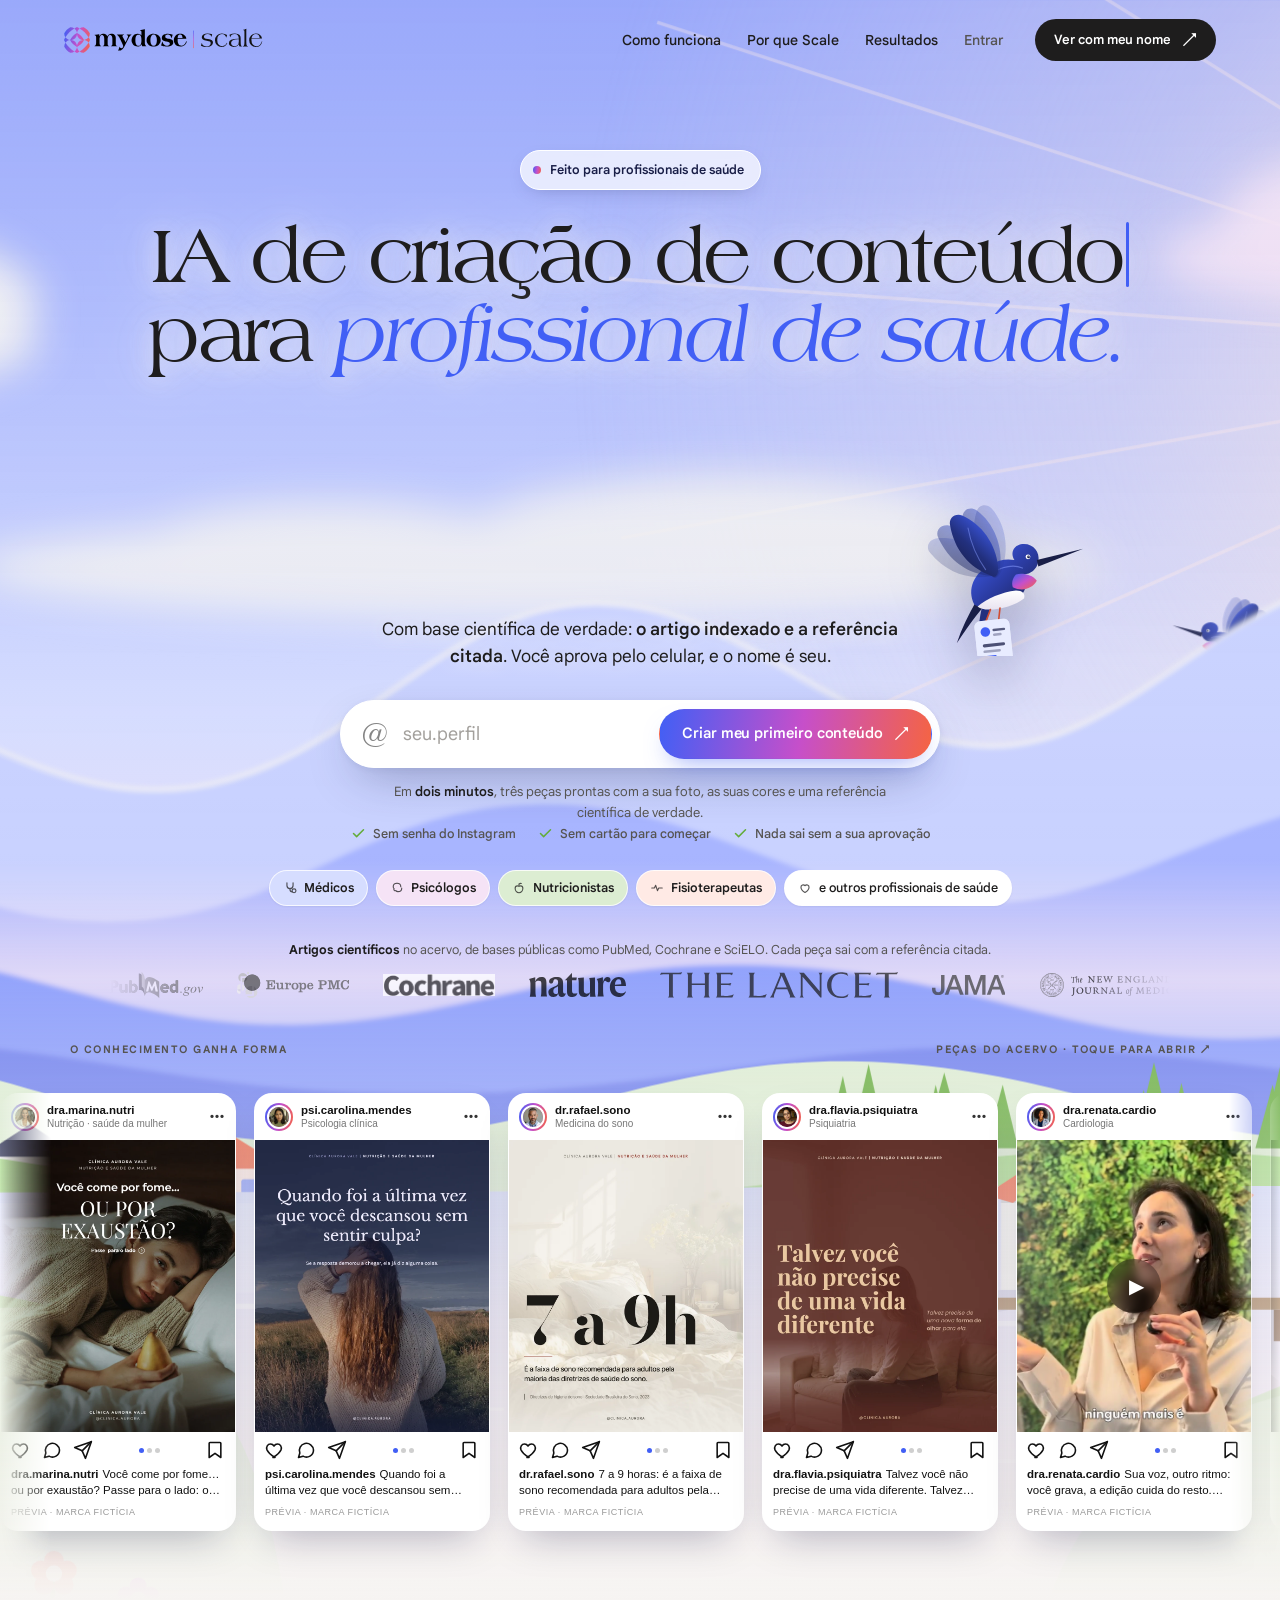
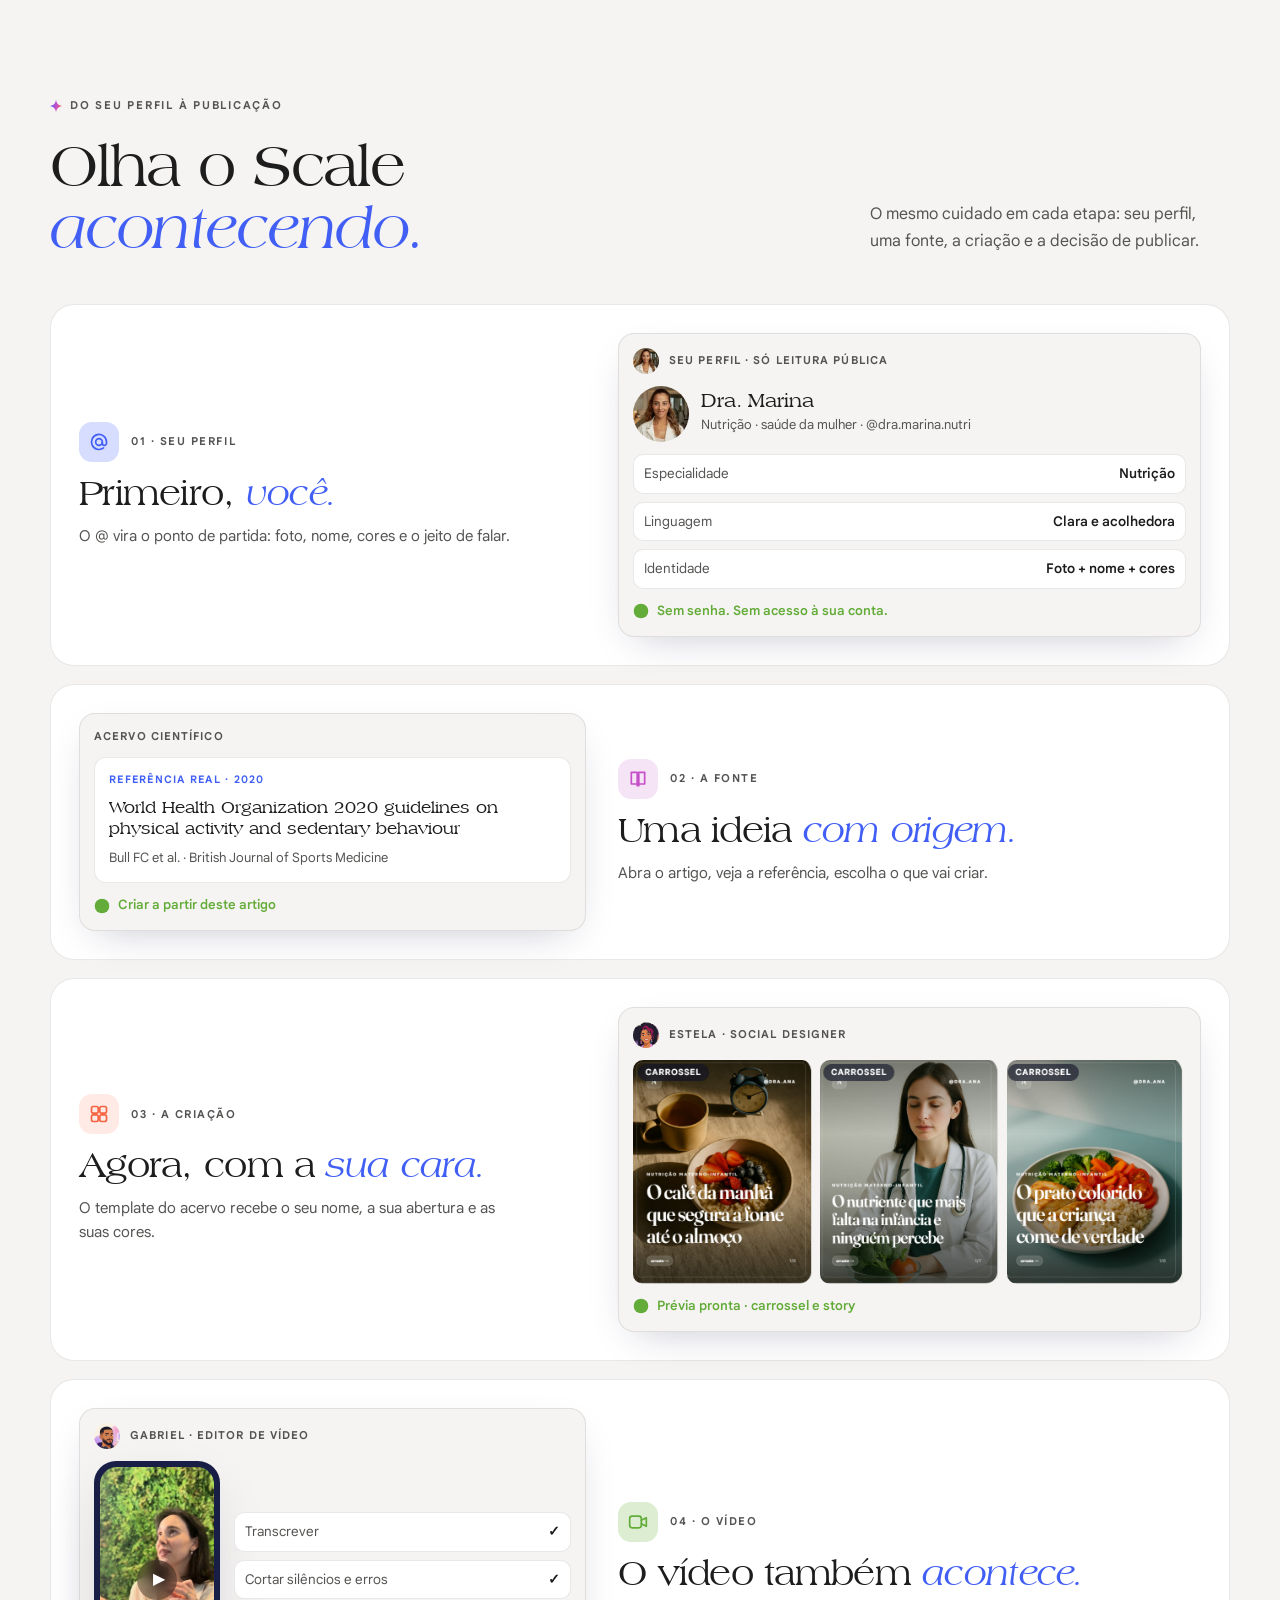
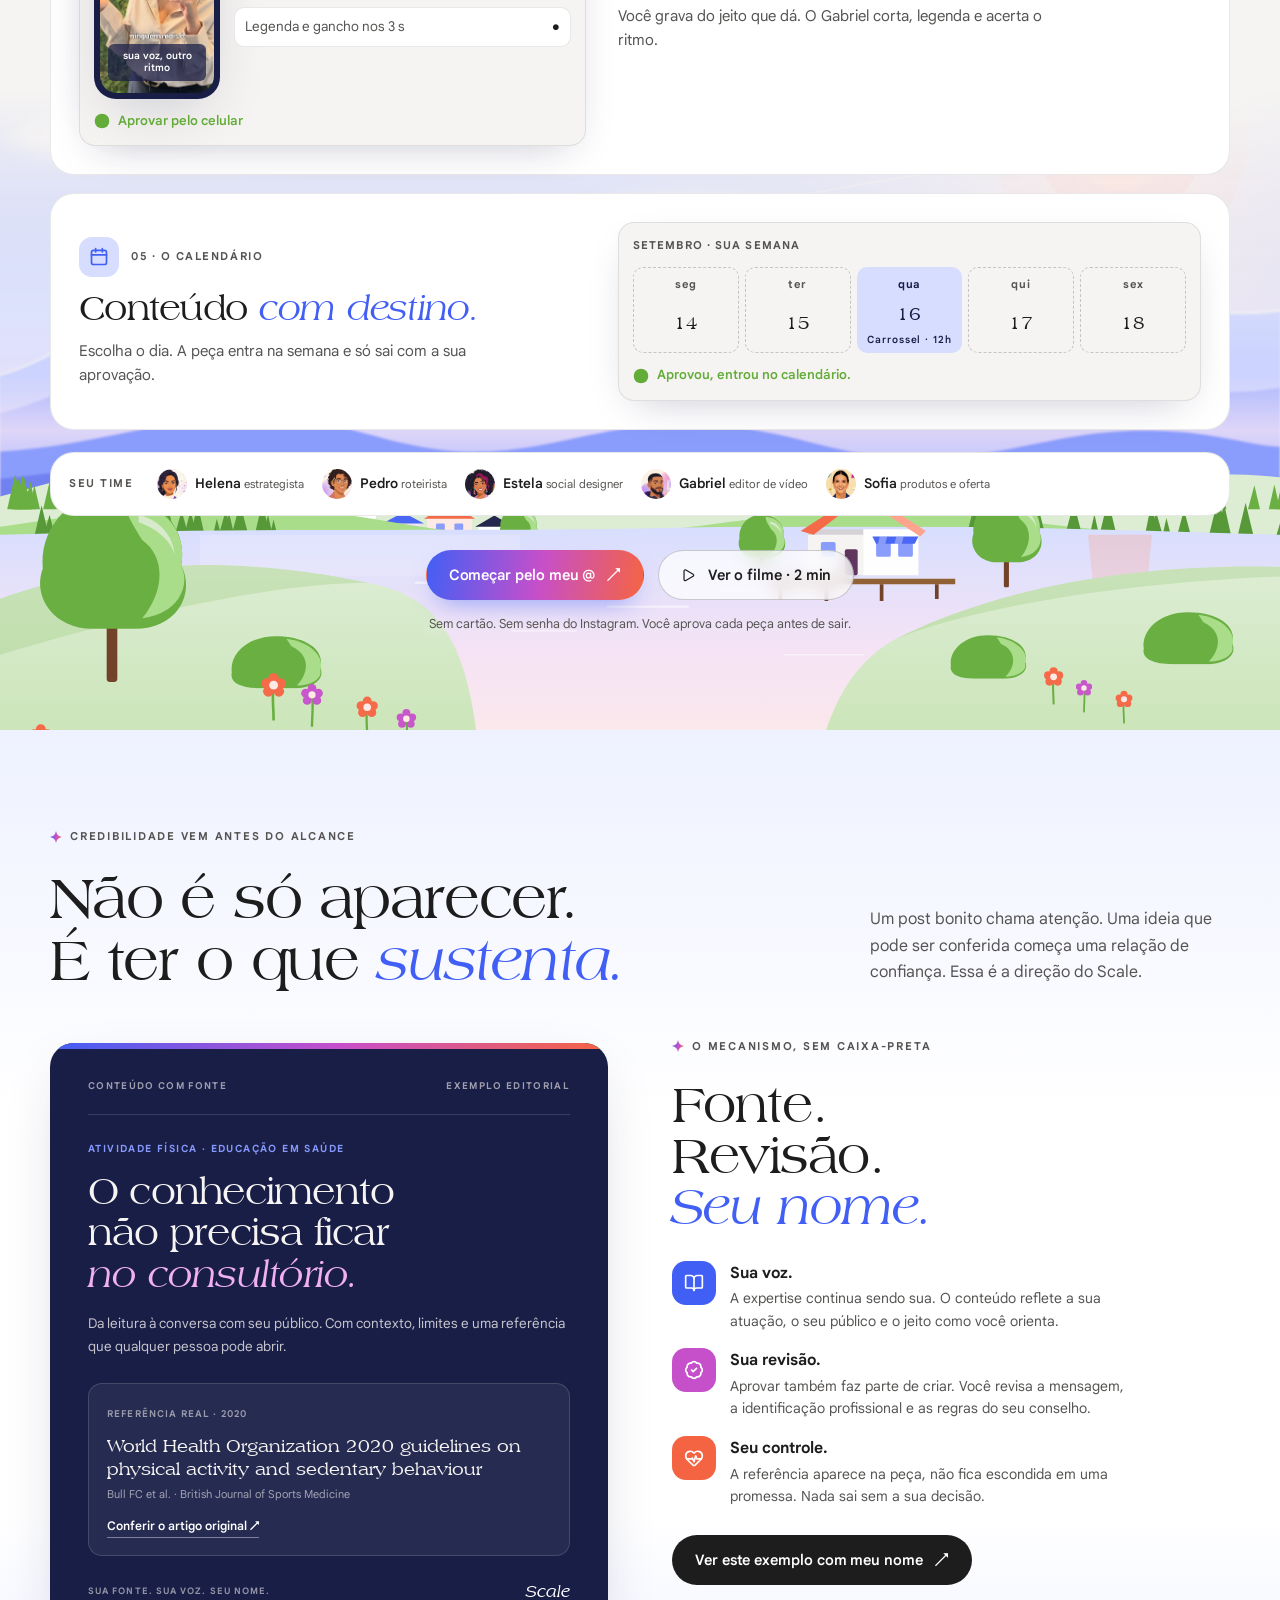
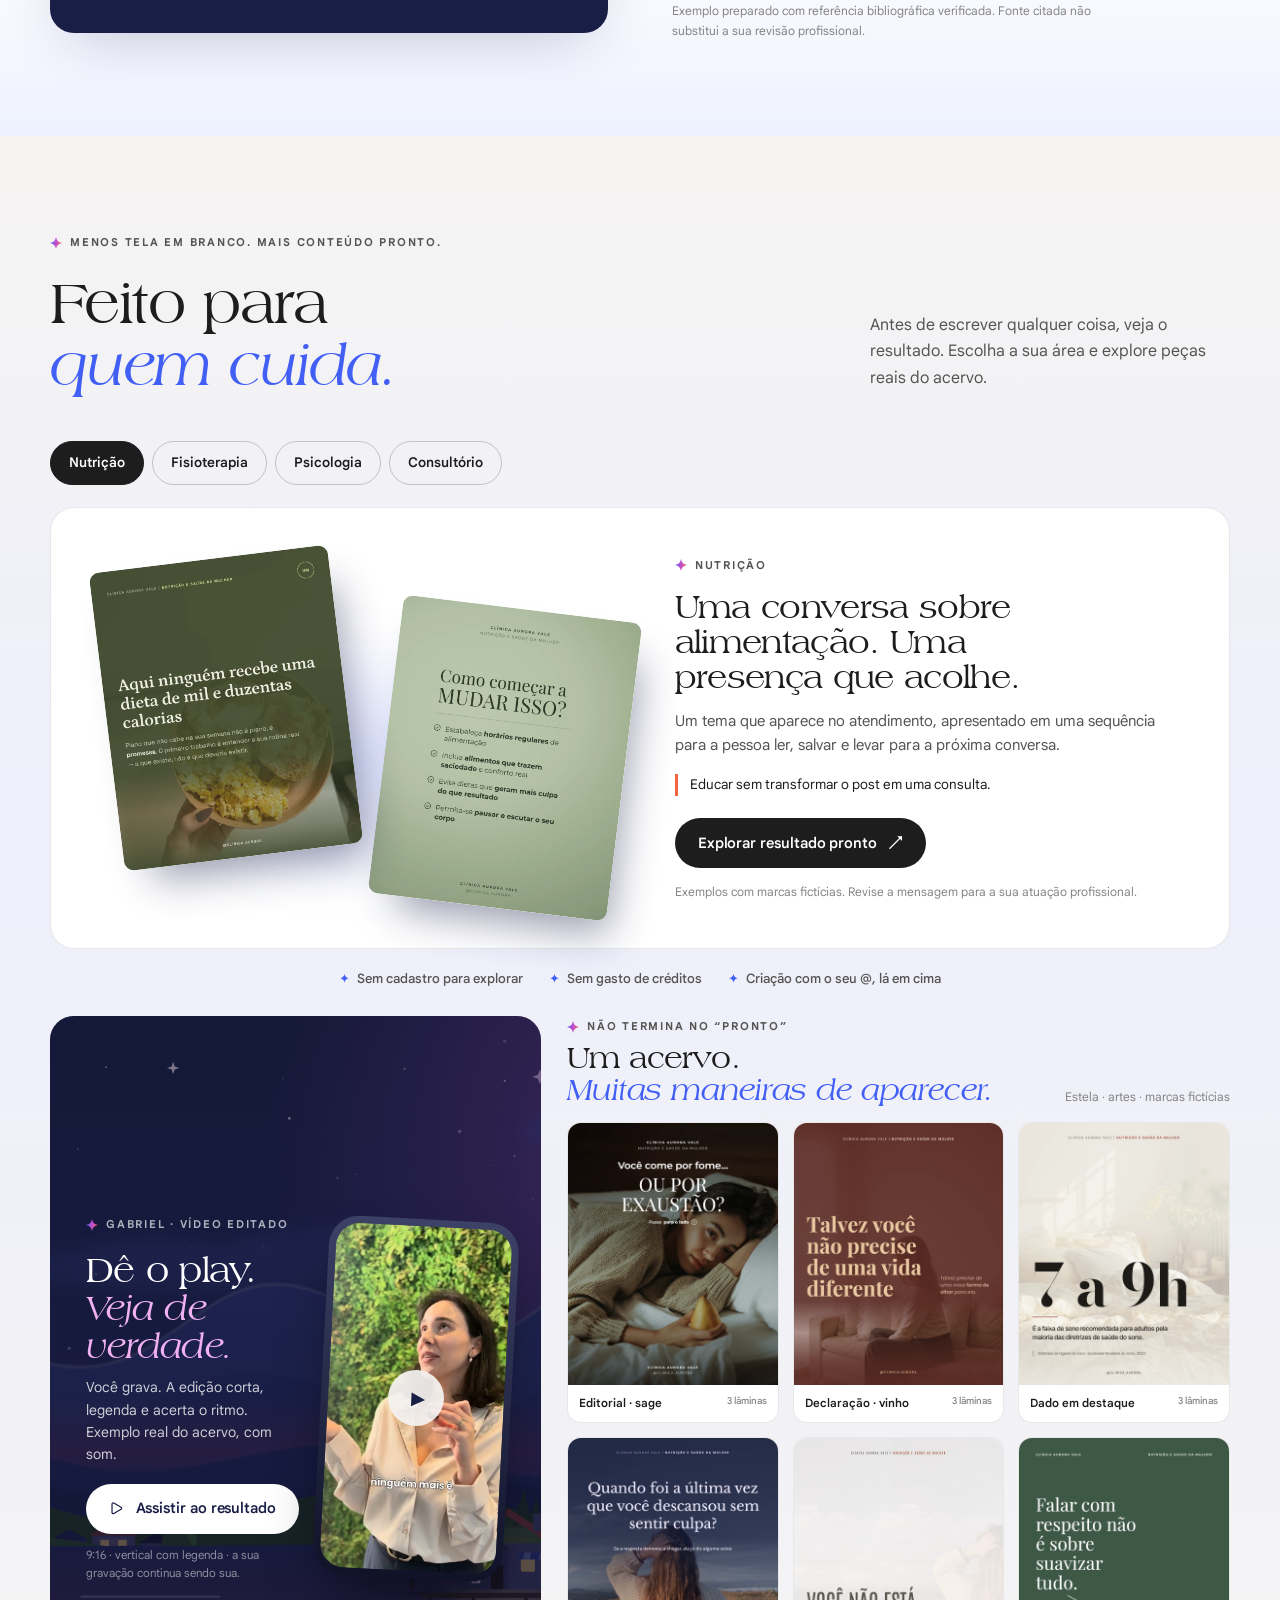
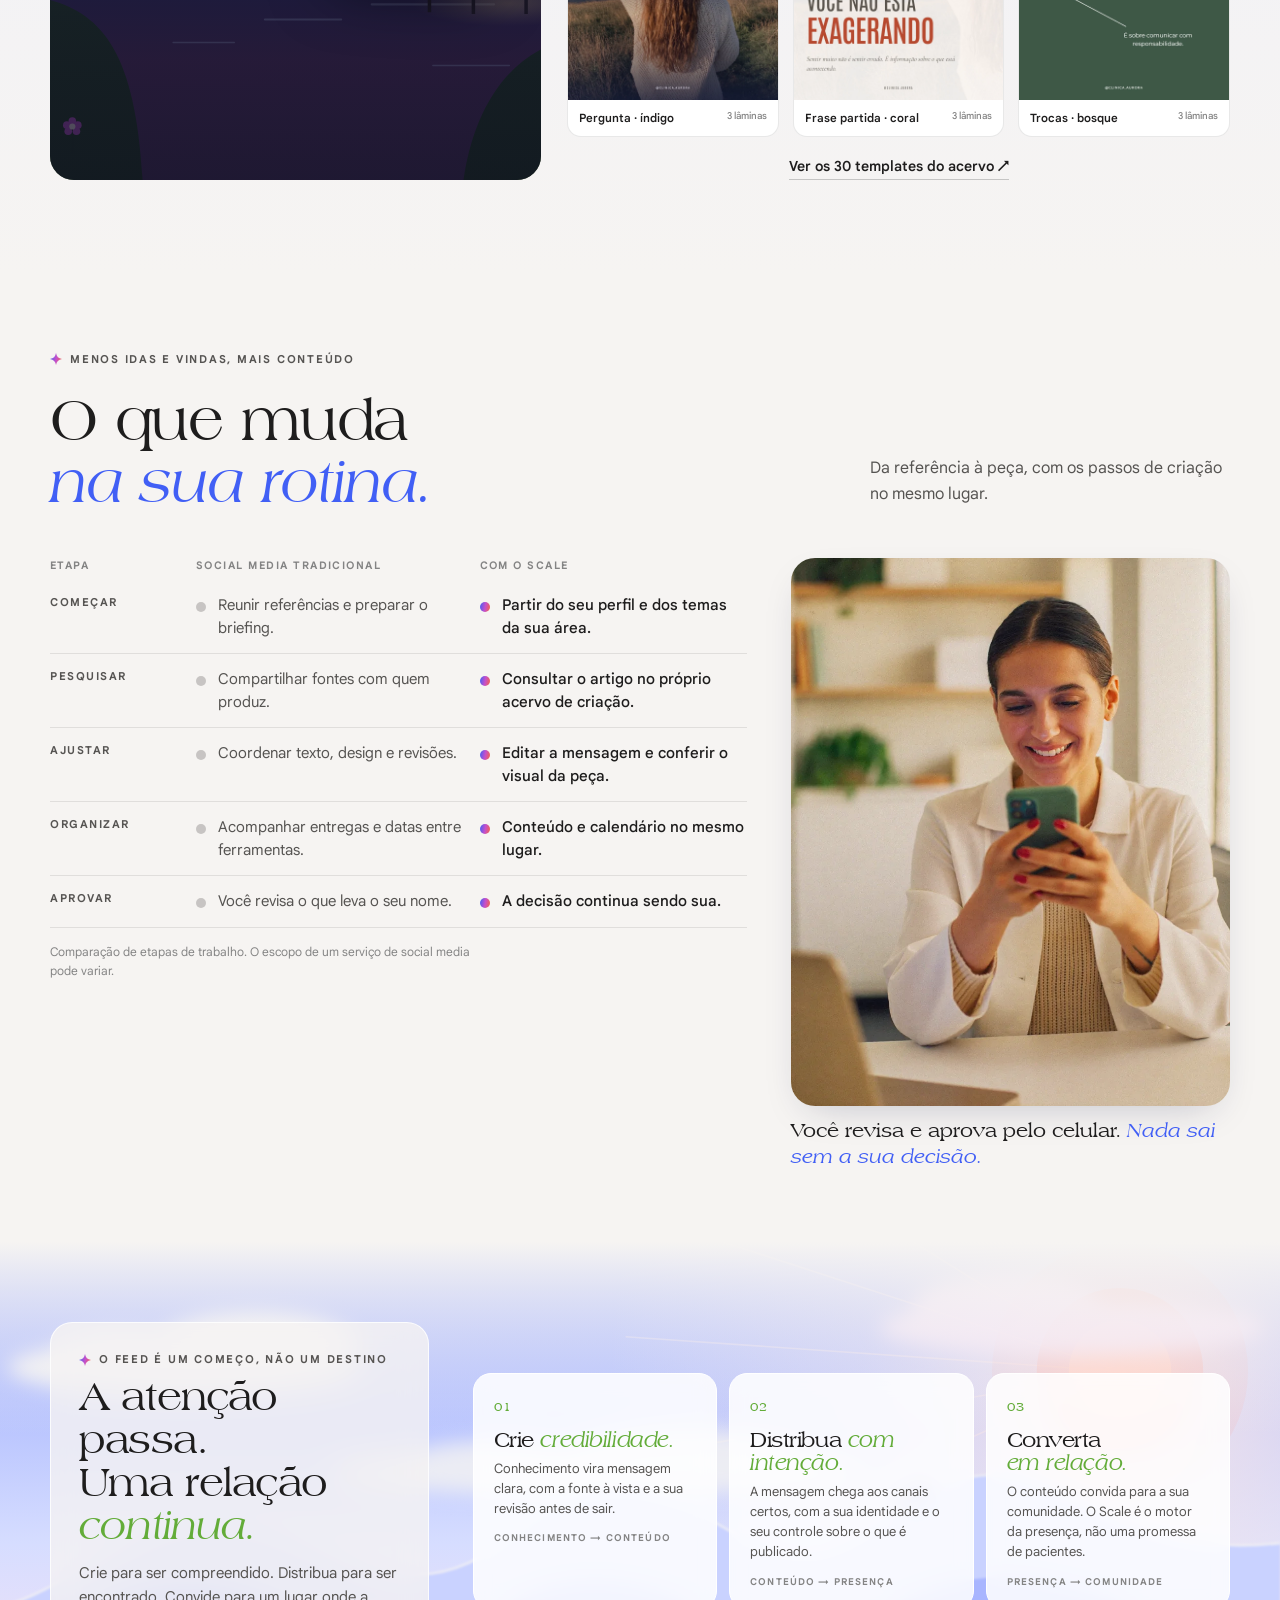
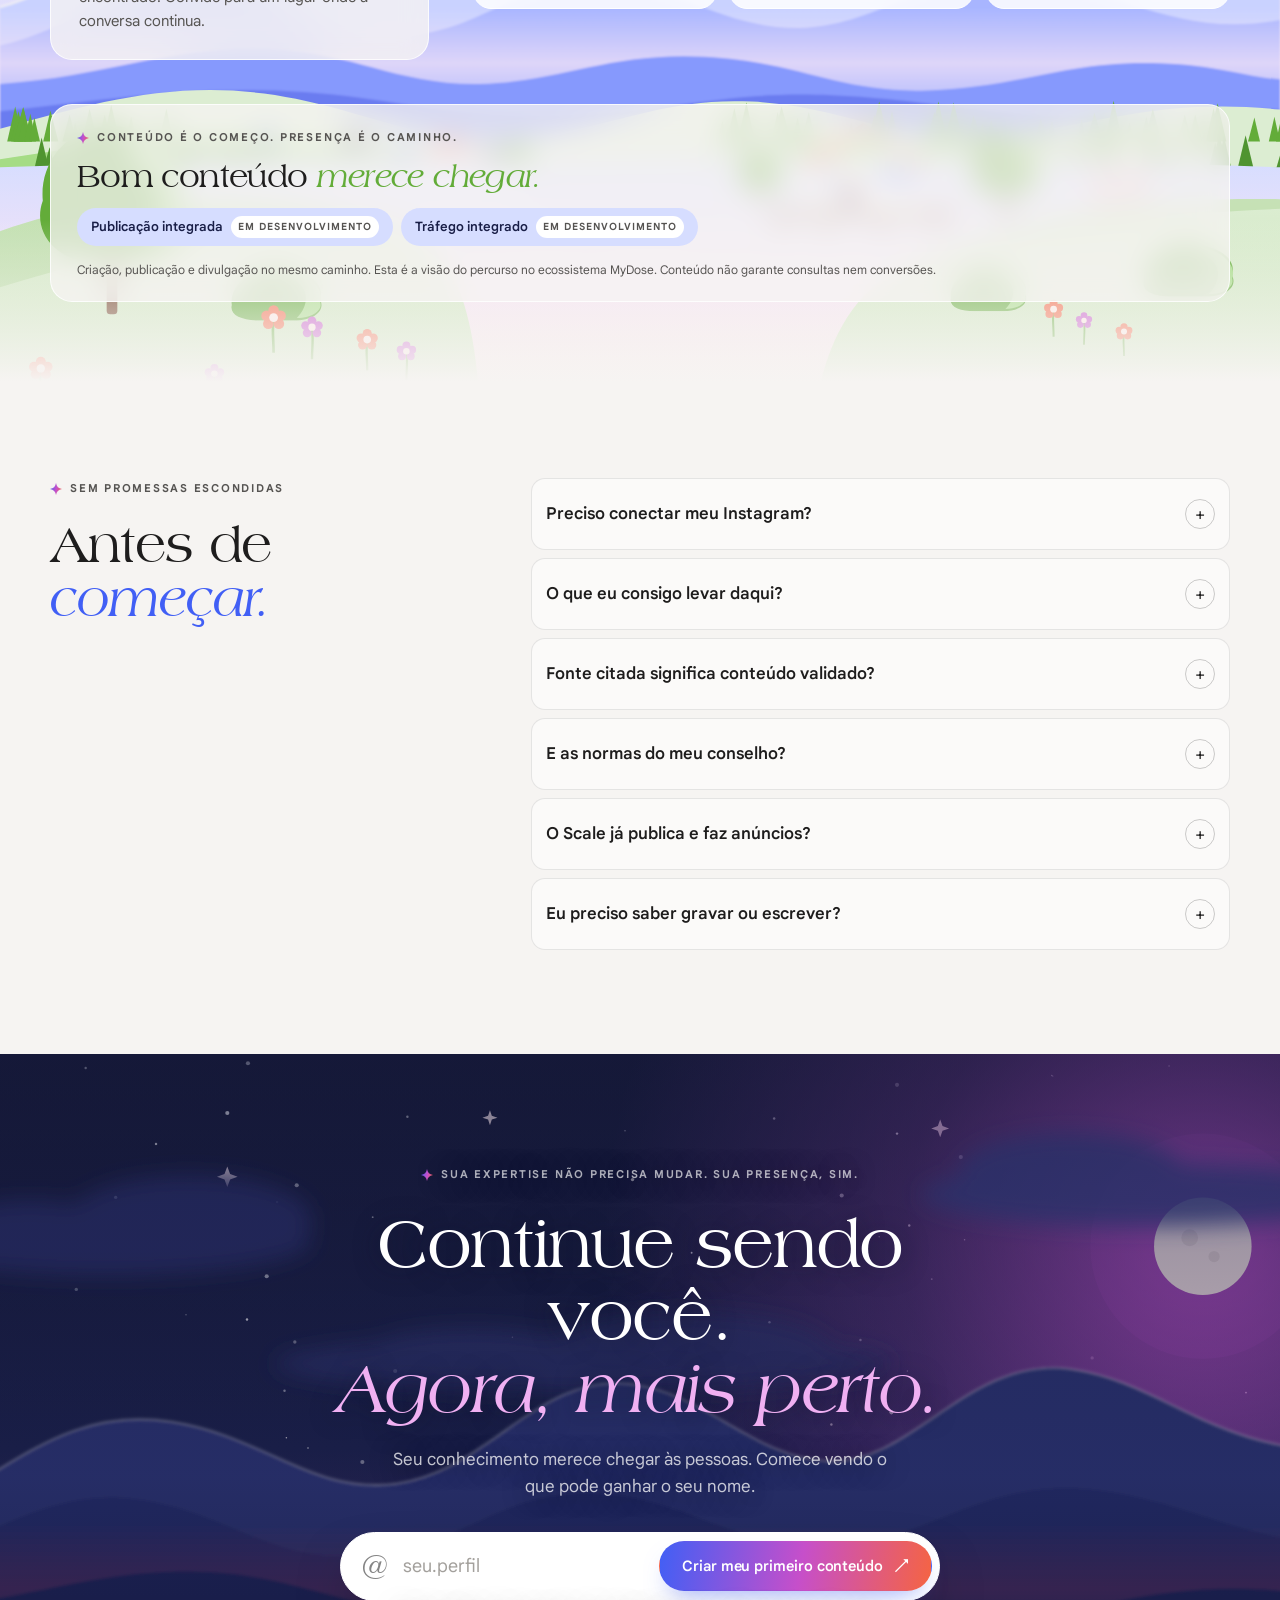
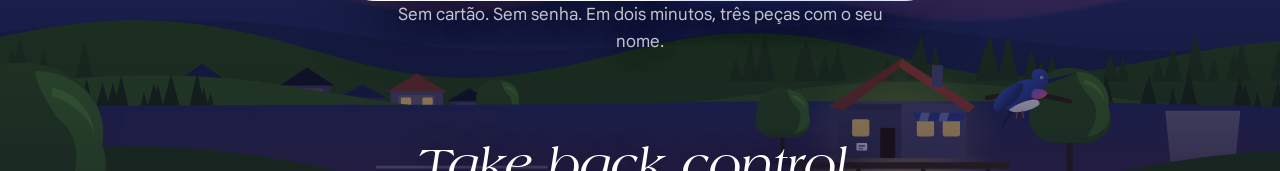
==== commit c127a0ce: "Versao 3: tema e cores do site de referencia, mascote beija-flor na paisagem original Co-Authored-By" ====
--- a/index.html
+++ b/index.html
@@ -2,19 +2,20 @@
 <html lang="pt-BR">
 <head>
 <meta charset="utf-8">
-<meta name="viewport" content="width=device-width,initial-scale=1,viewport-fit=cover">
+<meta name="viewport" content="width=device-width,initial-scale=1">
+<title>MyDose Scale · IA de criação de conteúdo para profissional de saúde</title>
 <meta name="description" content="IA de criação de conteúdo para profissional de saúde. Com base científica de verdade: o artigo indexado e a referência citada. Você aprova pelo celular, e o nome é seu.">
+<meta name="theme-color" content="#F6F4F2">
+<link rel="icon" href="assets/symbol.svg" type="image/svg+xml">
+<meta name="robots" content="noindex">
 <meta property="og:title" content="MyDose Scale · IA de criação de conteúdo para profissional de saúde">
 <meta property="og:description" content="Você coloca o seu @. Em dois minutos, três peças prontas com a sua foto, as suas cores e uma referência científica de verdade.">
-<meta property="og:type" content="website">
-<meta name="robots" content="noindex">
-<link rel="icon" href="assets/symbol.svg" type="image/svg+xml">
-<style>:root{color-scheme:light}body{margin:0}img{max-width:100%}[hidden]{display:none!important}</style>
+<meta property="og:image" content="https://scale.mydoseapp.com/assets/reel-poster.jpg">
+<meta property="og:locale" content="pt_BR">
+<link rel="stylesheet" href="site.css">
 </head>
 <body>
-<title>MyDose Scale · IA de criação de conteúdo para profissional de saúde</title>
-<link rel="stylesheet" href="site.css">
-<svg aria-hidden="true" focusable="false" xmlns="http://www.w3.org/2000/svg" style="position:absolute;width:0;height:0;overflow:hidden"><defs><linearGradient id="sdorso" x1="0" y1="0" x2="1" y2="1"><stop offset="0" stop-color="#415FF5"/><stop offset=".55" stop-color="#2A3A9E"/><stop offset="1" stop-color="#191E47"/></linearGradient>
+<svg width="0" height="0" style="position:absolute" aria-hidden="true"><defs><linearGradient id="sdorso" x1="0" y1="0" x2="1" y2="1"><stop offset="0" stop-color="#415FF5"/><stop offset=".55" stop-color="#2A3A9E"/><stop offset="1" stop-color="#191E47"/></linearGradient>
 <linearGradient id="sasa" x1="1" y1="1" x2="0" y2="0"><stop offset="0" stop-color="#415FF5"/><stop offset=".55" stop-color="#22307E"/><stop offset="1" stop-color="#191E47"/></linearGradient>
 <linearGradient id="sgorget" x1="0" y1="0" x2="1" y2="1"><stop offset="0" stop-color="#415FF5"/><stop offset=".5" stop-color="#C64FCA"/><stop offset="1" stop-color="#F56442"/></linearGradient>
 <linearGradient id="screme" x1="0" y1="0" x2="0" y2="1"><stop offset="0" stop-color="#FFFFFF"/><stop offset="1" stop-color="#E9E3F0"/></linearGradient><symbol id="bf-a" viewBox="0 0 240 200"><path fill="#191E47" d="M100 130 C86 146 72 164 56 186 C72 166 86 154 100 144 Z"/>
@@ -40,63 +41,169 @@
 <path fill="url(#sgorget)" d="M150 98 C158 96 170 98 176 106 C170 116 158 120 146 114 C144 108 146 102 150 98 Z"/>
 <path fill="#191E47" d="M176 80 L234 66 L178 88 Z"/>
 <circle cx="165" cy="76" r="3" fill="#FFFFFF"/><circle cx="165.7" cy="76.2" r="1.7" fill="#191E47"/><circle cx="166.2" cy="75.6" r=".6" fill="#FFFFFF"/>
-<path stroke="#D14D30" stroke-width="2" stroke-linecap="round" fill="none" d="M118 142 L116 154 M128 140 L130 152"/></symbol></defs></svg>
-<a class="sr-only" href="#como">Pular para como funciona</a>
+<path stroke="#D14D30" stroke-width="2" stroke-linecap="round" fill="none" d="M118 142 L116 154 M128 140 L130 152"/></symbol>
+<symbol id="ig-coracao" viewBox="0 0 24 24"><path d="M12 21s-7.5-4.6-9.6-9.2C1 8.3 3.2 4.8 6.6 4.8c2 0 3.4 1.1 4.2 2.4.8-1.3 2.2-2.4 4.2-2.4 3.4 0 5.6 3.5 4.2 7-2.1 4.6-9.6 9.2-9.6 9.2z"/></symbol>
+<symbol id="ig-comentario" viewBox="0 0 24 24"><path d="M21 12a8.5 8.5 0 0 1-12.6 7.4L3 21l1.6-5.4A8.5 8.5 0 1 1 21 12z"/></symbol>
+<symbol id="ig-enviar" viewBox="0 0 24 24"><path d="M22 2 11 13"/><path d="M22 2 15 22l-4-9-9-4z"/></symbol>
+<symbol id="ig-salvar" viewBox="0 0 24 24"><path d="M19 21l-7-5-7 5V4a1 1 0 0 1 1-1h12a1 1 0 0 1 1 1z"/></symbol>
+<symbol id="i-check" viewBox="0 0 24 24" fill="none" stroke="currentColor" stroke-width="2.4" stroke-linecap="round" stroke-linejoin="round"><path d="M20 6 9 17l-5-5"/></symbol>
+<symbol id="i-instagram" viewBox="0 0 24 24" fill="none" stroke="currentColor" stroke-width="2" stroke-linecap="round" stroke-linejoin="round"><rect x="2" y="2" width="20" height="20" rx="5"/><circle cx="12" cy="12" r="4"/><circle cx="17.5" cy="6.5" r=".8" fill="currentColor"/></symbol>
+<symbol id="i-palette" viewBox="0 0 24 24" fill="none" stroke="currentColor" stroke-width="2" stroke-linecap="round" stroke-linejoin="round"><circle cx="13.5" cy="6.5" r=".8" fill="currentColor"/><circle cx="17.5" cy="10.5" r=".8" fill="currentColor"/><circle cx="8.5" cy="7.5" r=".8" fill="currentColor"/><circle cx="6.5" cy="12.5" r=".8" fill="currentColor"/><path d="M12 2C6.5 2 2 6.5 2 12s4.5 10 10 10c.9 0 1.7-.7 1.7-1.7 0-.4-.2-.8-.4-1.1-.3-.3-.4-.7-.4-1.1 0-.9.7-1.7 1.7-1.7H16c3.3 0 6-2.7 6-6 0-4.9-4.5-8.4-10-8.4z"/></symbol>
+<symbol id="gf-spark" viewBox="0 0 171 171"><path fill-rule="evenodd" clip-rule="evenodd" d="M171 85.5C126.107 90.2506 90.4093 125.977 85.5 171C80.5907 125.977 44.8933 90.2506 0 85.5C44.8933 80.7494 80.5907 45.0227 85.5 0C90.4093 45.0227 126.107 80.7494 171 85.5Z"/></symbol>
+<symbol id="gf-dose" viewBox="0 0 171 171"><path d="M85.5007 171C103.658 162.444 120.673 150.662 135.683 135.652C150.675 120.66 162.447 103.668 171 85.5352C162.443 67.3682 150.657 50.3447 135.64 35.328C120.642 20.33 103.642 8.55397 85.5007 0C67.3576 8.55411 50.3565 20.3307 35.3574 35.3298C20.3422 50.3451 8.55636 67.3669 0 85.5322C8.55315 103.666 20.326 120.659 35.3184 135.652C50.3282 150.662 67.343 162.444 85.5007 171Z"/></symbol>
+<symbol id="gf-petal" viewBox="0 0 184 184"><path d="M0.000976562 118.493C4.41253 119.64 10.3232 120.266 17.1357 120.203C23.3776 129.066 30.4606 137.518 38.3877 145.445C46.2742 153.332 54.6799 160.382 63.4932 166.601C63.5848 172.649 64.1458 178.368 65.0615 183.553C48.2744 179.639 24.6768 171.938 14.9766 168.577C11.2523 159.733 3.02928 134.687 0.000976562 118.493ZM183.555 118.492C179.641 135.279 171.94 158.876 168.579 168.576C159.735 172.3 134.689 180.523 118.495 183.552C119.64 179.148 120.265 173.25 120.205 166.452C128.943 160.27 137.279 153.27 145.104 145.445C153.073 137.476 160.188 128.976 166.454 120.062C172.558 119.977 178.328 119.415 183.555 118.492ZM72.1006 121.188C83.2354 133.979 90.629 150.116 92.5742 167.892C94.4342 150.894 101.275 135.395 111.605 122.888C117.592 137.972 120.093 153.777 120.205 166.452C111.114 172.885 101.588 178.431 91.7451 183.087C81.9775 178.467 72.5214 172.97 63.4932 166.601C63.2779 152.399 65.6512 136.38 72.1006 121.188ZM91.7783 91.7754C100.95 100.947 111.487 107.49 122.413 111.96C118.493 115.272 114.874 118.93 111.605 122.888C107.113 111.569 100.659 100.656 91.7783 91.7754ZM91.7773 91.7764C82.9485 100.605 76.5534 110.7 72.1006 121.188C68.944 117.562 65.4867 114.206 61.7676 111.156C72.6907 106.686 83.1856 100.368 91.7773 91.7764ZM16.6572 63.499C31.1385 63.2425 47.5348 65.6776 63.0283 72.3877C50.275 83.259 34.2878 90.4464 16.7109 92.2998C33.7131 94.0926 49.2283 100.875 61.7676 111.156C46.3673 117.458 30.115 120.084 17.1357 120.203C10.6457 110.988 5.06494 101.328 0.396484 91.3467C4.96668 81.7235 10.3864 72.403 16.6572 63.499ZM166.714 63.3477C173.033 72.3013 178.492 81.6763 183.09 91.3584C178.446 101.285 172.899 110.892 166.454 120.062C152.67 120.253 137.186 118.004 122.413 111.96C135.118 101.228 150.996 94.139 168.438 92.2998C150.814 90.4415 134.789 83.2214 122.019 72.3018C137.467 66.0203 153.751 63.4294 166.714 63.3477ZM72.7588 62.6445C77.2058 73.2517 83.4148 83.4157 91.7764 91.7773C83.1342 83.1352 73.2785 76.827 63.0283 72.3877C66.5265 69.4058 69.7814 66.147 72.7588 62.6445ZM111.687 61.8076C114.824 65.5949 118.282 69.1066 122.019 72.3018C111.012 76.777 100.43 83.124 91.7773 91.7764C100.762 82.7916 107.225 72.4954 111.687 61.8076ZM65.0605 0.000976562C63.929 4.3545 63.3047 10.1678 63.3486 16.8672C54.4141 23.1429 45.8969 30.2731 37.9111 38.2588C29.984 46.186 22.899 54.6362 16.6572 63.499C10.7177 63.6042 5.10025 64.1607 0 65.0615C3.91389 48.2744 11.6144 24.6768 14.9756 14.9766C23.8198 11.2523 48.8664 3.02928 65.0605 0.000976562ZM118.494 0C135.281 3.9139 158.878 11.6144 168.578 14.9756C172.302 23.8199 180.525 48.8664 183.554 65.0605C179.206 63.9305 173.402 63.3055 166.714 63.3477C160.499 54.5417 153.453 46.1432 145.572 38.2627C137.564 30.2541 129.02 23.1059 120.058 16.8174C119.96 10.8186 119.403 5.1461 118.494 0ZM91.7363 0.394531C101.526 4.99162 111.006 10.4661 120.058 16.8174C120.287 30.8792 117.979 46.7334 111.687 61.8076C101.311 49.2832 94.4391 33.749 92.5742 16.708C90.6675 34.1308 83.5262 49.9782 72.7588 62.6445C66.1496 46.8802 63.4357 30.136 63.3486 16.8672C72.4206 10.4949 81.9227 5.00367 91.7363 0.394531Z"/></symbol>
+<symbol id="gf-arcs" viewBox="0 0 150 150"><path fill-rule="evenodd" clip-rule="evenodd" d="M114.501 0.0523622C129.629 8.07786 142.031 20.5592 149.959 35.7465C149.986 36.3276 150 36.912 150 37.4992C150 45.6711 147.386 53.2321 142.949 59.3929C136.52 48.9424 128.779 39.0718 119.724 30.0171C110.765 21.0586 101.008 13.385 90.6809 6.9974C96.8281 2.59278 104.361 0 112.5 0C113.171 0 113.839 0.0174541 114.501 0.0523622Z"/>
+<path fill-rule="evenodd" clip-rule="evenodd" d="M0.0613708 35.3344C7.99397 20.3413 20.3002 8.01818 35.2809 0.064749C36.0151 0.0219584 36.7549 0 37.4998 0C45.5855 0 53.0733 2.55899 59.1975 6.91125C48.8191 13.3163 39.0132 21.0181 30.0143 30.0176C21.0164 39.0155 13.3152 48.8191 6.91069 59.1969C2.55899 53.0722 0 45.585 0 37.4998C0 36.7729 0.0208323 36.0511 0.0613708 35.3349V35.3344Z"/>
+<path fill-rule="evenodd" clip-rule="evenodd" d="M35.5002 149.81C20.3726 141.784 7.9701 129.303 0.0420106 114.116C0.0149835 113.535 0.00146044 112.95 0.00146049 112.363C0.00146121 104.191 2.61563 96.6302 7.05291 90.4694C13.4811 100.92 21.2228 110.79 30.2775 119.845C39.2366 128.804 48.9939 136.477 59.3206 142.865C53.1733 147.27 45.6405 149.862 37.5013 149.862C36.8301 149.862 36.1629 149.845 35.5002 149.81Z"/>
+<path fill-rule="evenodd" clip-rule="evenodd" d="M149.938 114.528C142.005 129.521 129.699 141.844 114.718 149.798C113.984 149.84 113.244 149.862 112.499 149.862C104.414 149.862 96.9259 147.303 90.8018 142.951C101.18 136.546 110.986 128.844 119.985 119.845C128.983 110.847 136.684 101.043 143.089 90.6654C147.44 96.7901 149.999 104.277 149.999 112.362C149.999 113.089 149.978 113.811 149.938 114.527L149.938 114.528Z"/></symbol>
+<symbol id="gf-circles" viewBox="0 0 142 194"><path d="M138.94 70.8882C138.94 33.3037 108.471 2.83543 70.8869 2.83543C33.3025 2.83543 2.83421 33.3037 2.83421 70.8882C2.83421 108.473 33.3025 138.941 70.8869 138.941V140.201C32.6064 140.201 1.57397 109.169 1.57397 70.8882C1.57397 32.6077 32.6064 1.5752 70.8869 1.5752C109.167 1.5752 140.2 32.6077 140.2 70.8882C140.2 109.169 109.167 140.201 70.8869 140.201V138.941C108.471 138.941 138.94 108.473 138.94 70.8882Z"/>
+<path d="M137.366 70.8883C137.366 34.1738 107.603 4.41082 70.8883 4.41082C34.1738 4.41082 4.41082 34.1738 4.41082 70.8883C4.41082 107.603 34.1738 137.366 70.8883 137.366C107.603 137.366 137.366 107.603 137.366 70.8883ZM141.777 70.8883C141.777 110.039 110.039 141.777 70.8883 141.777C31.7378 141.777 0 110.039 0 70.8883C0 31.7378 31.7378 0 70.8883 0C110.039 0 141.777 31.7378 141.777 70.8883Z"/>
+<path d="M123.915 79.5303C134.078 91.5901 140.204 107.166 140.204 124.172C140.203 162.452 109.17 193.484 70.8901 193.484C32.6098 193.484 1.57782 162.452 1.57764 124.172C1.57764 107.166 7.70059 91.59 17.8638 79.5303C18.9082 85.9881 21.1052 92.0593 24.2349 97.5283C19.7407 105.381 17.1715 114.476 17.1714 124.172C17.1716 153.839 41.222 177.89 70.8892 177.89C100.556 177.89 124.607 153.839 124.607 124.172C124.607 114.476 122.037 105.38 117.542 97.5273C120.672 92.0584 122.87 85.9879 123.915 79.5303ZM107.69 110.018C109.381 114.411 110.311 119.183 110.311 124.172C110.311 145.944 92.661 163.594 70.8892 163.594C49.1172 163.594 31.4674 145.944 31.4673 124.172C31.4673 119.183 32.3963 114.411 34.0874 110.018C43.7012 119.063 56.6484 124.605 70.8901 124.605C85.1313 124.605 98.0768 119.062 107.69 110.018ZM70.8892 84.75C82.3885 84.75 92.7366 89.6752 99.9429 97.5293C92.7377 105.384 82.3907 110.31 70.8911 110.311C59.3905 110.31 49.0412 105.384 41.8354 97.5283C49.0417 89.6746 59.3902 84.75 70.8892 84.75ZM34.0884 85.041C35.8785 89.693 38.5256 93.9197 41.8354 97.5283C38.5243 101.137 35.8783 105.365 34.0874 110.018C30.2187 106.378 26.891 102.17 24.2349 97.5283C26.8911 92.8873 30.2199 88.6805 34.0884 85.041ZM107.691 85.043C111.558 88.6818 114.887 92.8875 117.542 97.5273C114.886 102.169 111.559 106.377 107.69 110.018C105.899 105.365 103.254 101.138 99.9429 97.5293C103.253 93.9209 105.9 89.6948 107.691 85.043ZM70.8901 54.8584C85.4537 54.8585 98.9679 59.3507 110.124 67.0244C110.247 68.2958 110.312 69.5848 110.312 70.8887C110.312 75.8779 109.382 80.6495 107.691 85.043C98.0773 75.9977 85.1308 70.4551 70.8892 70.4551C56.6484 70.4551 43.7018 75.9967 34.0884 85.041C32.398 80.6482 31.4693 75.8769 31.4692 70.8887C31.4692 69.5839 31.5338 68.2938 31.6577 67.0215C42.8133 59.3492 56.3276 54.8584 70.8901 54.8584ZM70.8901 17.1709C100.557 17.1712 124.608 41.2215 124.608 70.8887C124.608 73.8305 124.37 76.7169 123.915 79.5303C119.904 74.7715 115.264 70.5603 110.124 67.0244C108.182 47.0661 91.3591 31.467 70.8911 31.4668C50.424 31.4669 33.6008 47.0645 31.6577 67.0215C26.5159 70.5578 21.8752 74.7702 17.8638 79.5303C17.4088 76.717 17.1724 73.8304 17.1724 70.8887C17.1724 41.2213 41.2228 17.1709 70.8901 17.1709Z"/></symbol>
+<symbol id="gf-mandala-o" viewBox="0 0 194 194"><path d="M96.6202 1.10547L97.0465 0.200917L96.6202 -4.01735e-05L96.1939 0.200899L96.6202 1.10547ZM96.6107 17.181V16.181V16.181V17.181ZM28.9183 28.9167L28.5802 27.9756L28.1366 28.1349L27.9773 28.5785L28.9183 28.9167ZM40.5801 40.583L39.873 39.8759V39.8759L40.5801 40.583ZM1.10553 96.6172L0.200972 96.1908L2.12193e-05 96.6172L0.200966 97.0435L1.10553 96.6172ZM17.1793 96.618H16.1793V96.618H17.1793ZM28.9183 164.317L27.9773 164.655L28.1366 165.098L28.5802 165.258L28.9183 164.317ZM40.5811 152.654L39.874 153.361V153.361L40.5811 152.654ZM96.6182 192.13L96.1919 193.034L96.6182 193.235L97.0446 193.034L96.6182 192.13ZM164.314 164.312L164.652 165.254L165.096 165.094L165.255 164.651L164.314 164.312ZM152.652 152.656L153.36 153.363V153.363L152.652 152.656ZM192.128 96.6172L193.033 97.0435L193.233 96.6172L193.033 96.1909L192.128 96.6172ZM164.314 28.9208L165.255 28.5827L165.096 28.1391L164.652 27.9797L164.314 28.9208ZM152.652 40.5791L153.36 39.872V39.872L152.652 40.5791ZM158.073 96.6202L158.977 97.0466L159.178 96.6202L158.977 96.1939L158.073 96.6202ZM144.448 144.448L144.787 145.389L145.23 145.23L145.39 144.786L144.448 144.448ZM132.674 132.678L133.381 133.385V133.385L132.674 132.678ZM96.6155 158.076L96.1892 158.981L96.6155 159.182L97.0419 158.981L96.6155 158.076ZM35.1565 96.6202L34.252 96.1939L34.051 96.6202L34.252 97.0466L35.1565 96.6202ZM40.4872 96.616L39.4872 96.616V96.616H40.4872ZM48.7839 48.7835L48.4458 47.8424L48.0022 48.0017L47.8428 48.4453L48.7839 48.7835ZM60.5569 60.5597L59.8498 59.8526L59.8498 59.8526L60.5569 60.5597ZM144.45 48.7855L145.391 48.4474L145.232 48.0038L144.788 47.8444L144.45 48.7855ZM132.673 60.5577L133.38 59.8506V59.8506L132.673 60.5577ZM96.6165 35.1603L97.0429 34.2557L96.6165 34.0547L96.1902 34.2557L96.6165 35.1603ZM96.6131 40.4888V39.4888H96.6131L96.6131 40.4888ZM48.7853 144.451L47.8442 144.79L48.0036 145.233L48.4472 145.393L48.7853 144.451ZM60.554 132.677L59.8469 133.384H59.8469L60.554 132.677ZM96.6158 65.2533L97.0422 64.3488L96.6158 64.1478L96.1895 64.3488L96.6158 65.2533ZM115.018 78.2152L115.725 77.5081V77.5081L115.018 78.2152ZM78.2135 78.2162L77.5064 77.5091L77.5064 77.5091L78.2135 78.2162ZM65.2516 96.6156L64.347 96.1893L64.1461 96.6156L64.347 97.0419L65.2516 96.6156ZM78.2145 115.019L77.5073 115.726V115.726L78.2145 115.019ZM96.6168 127.981L96.1905 128.885L96.6168 129.086L97.0431 128.885L96.6168 127.981ZM115.018 115.02L115.725 115.727L115.725 115.727L115.018 115.02ZM127.98 96.6156L128.885 97.0419L129.086 96.6156L128.885 96.1893L127.98 96.6156ZM128.058 19.6373L128.643 18.8262C118.582 11.5719 107.999 5.36353 97.0465 0.200917L96.6202 1.10547L96.1938 2.01002C107.036 7.12075 117.513 13.2668 127.473 20.4485L128.058 19.6373ZM96.6107 17.181V18.181C107.258 18.1811 117.709 19.0165 127.902 20.6251L128.058 19.6373L128.214 18.6495C117.918 17.0247 107.362 16.1811 96.6107 16.181V17.181ZM65.1845 19.6338L65.3403 20.6216C75.5271 19.0152 85.9711 18.1811 96.6107 18.181V17.181V16.181C85.8664 16.1811 75.3182 17.0235 65.0287 18.646L65.1845 19.6338ZM96.6202 1.10547L96.1939 0.200899C85.2419 5.36257 74.6605 11.5698 64.5997 18.8226L65.1845 19.6338L65.7693 20.445C75.7294 13.2647 86.2046 7.11984 97.0465 2.01004L96.6202 1.10547ZM28.9183 28.9167L27.9773 28.5785C23.7777 40.2654 20.6291 52.4533 18.6456 65.0283L19.6334 65.1841L20.6212 65.3399C22.5849 52.8904 25.702 40.8245 29.8594 29.2548L28.9183 28.9167ZM65.1845 19.6338L65.0287 18.646C52.4542 20.6289 40.2667 23.7767 28.5802 27.9756L28.9183 28.9167L29.2565 29.8578C40.8258 25.701 52.8913 22.5847 65.3403 20.6216L65.1845 19.6338ZM40.5801 40.583L41.2872 41.2901C49.0034 33.574 57.1956 26.6258 65.7693 20.445L65.1845 19.6338L64.5997 18.8226C55.9394 25.0659 47.6653 32.0837 39.873 39.8759L40.5801 40.583ZM19.6334 65.1841L20.4445 65.7689C26.6247 57.1964 33.5721 49.0052 41.2872 41.2901L40.5801 40.583L39.873 39.8759C32.0818 47.6672 25.0648 55.9402 18.8222 64.5993L19.6334 65.1841ZM1.10553 96.6172L0.200966 97.0435C5.36266 107.995 11.5698 118.576 18.8225 128.637L19.6337 128.052L20.4449 127.467C13.2647 117.507 7.11992 107.032 2.01009 96.1908L1.10553 96.6172ZM19.6334 65.1841L18.8222 64.5993C11.5696 74.6592 5.36258 85.2398 0.200972 96.1908L1.10553 96.6172L2.01009 97.0435C7.11982 86.2026 13.2645 75.7282 20.4445 65.7689L19.6334 65.1841ZM17.1793 96.618H18.1793C18.1793 85.9757 19.014 75.5291 20.6212 65.3399L19.6334 65.1841L18.6456 65.0283C17.0222 75.3202 16.1793 85.871 16.1793 96.618H17.1793ZM19.6337 128.052L20.6215 127.896C19.0141 117.707 18.1793 107.26 18.1793 96.618H17.1793H16.1793C16.1793 107.365 17.0223 117.916 18.6459 128.208L19.6337 128.052ZM28.9183 164.317L28.5802 165.258C40.2655 169.456 52.4515 172.604 65.0245 174.587L65.1803 173.6L65.3361 172.612C52.8886 170.648 40.8246 167.532 29.2565 163.375L28.9183 164.317ZM19.6337 128.052L18.6459 128.208C20.6295 140.782 23.778 152.969 27.9773 164.655L28.9183 164.317L29.8594 163.978C25.7023 152.41 22.5853 140.345 20.6215 127.896L19.6337 128.052ZM40.5811 152.654L41.2882 151.947C33.5728 144.232 26.6252 136.04 20.4449 127.467L19.6337 128.052L18.8225 128.637C25.0653 137.296 32.0824 145.57 39.874 153.361L40.5811 152.654ZM65.1803 173.6L65.7651 172.788C57.1933 166.609 49.0028 159.662 41.2882 151.947L40.5811 152.654L39.874 153.361C47.6647 161.152 55.9371 168.169 64.5955 174.411L65.1803 173.6ZM96.6182 192.13L97.0446 193.034C107.998 187.871 118.582 181.663 128.645 174.408L128.06 173.597L127.475 172.785C117.513 179.968 107.036 186.114 96.1919 191.225L96.6182 192.13ZM65.1803 173.6L64.5955 174.411C74.6569 181.664 85.2391 187.872 96.1919 193.034L96.6182 192.13L97.0446 191.225C86.2019 186.115 75.7259 179.97 65.7651 172.788L65.1803 173.6ZM96.6107 176.054V175.054C85.9696 175.054 75.5242 174.219 65.3361 172.612L65.1803 173.6L65.0245 174.587C75.3152 176.211 85.8648 177.054 96.6107 177.054V176.054ZM128.06 173.597L127.904 172.609C117.71 174.218 107.258 175.054 96.6107 175.054V176.054V177.054C107.363 177.054 117.919 176.21 128.216 174.584L128.06 173.597ZM164.314 164.312L165.255 164.651C169.453 152.968 172.601 140.784 174.584 128.214L173.596 128.058L172.608 127.903C170.645 140.347 167.529 152.409 163.373 163.974L164.314 164.312ZM128.06 173.597L128.216 174.584C140.786 172.6 152.969 169.452 164.652 165.254L164.314 164.312L163.976 163.371C152.41 167.527 140.349 170.644 127.904 172.609L128.06 173.597ZM152.652 152.656L151.945 151.949C144.233 159.662 136.044 166.607 127.475 172.785L128.06 173.597L128.645 174.408C137.301 168.167 145.571 161.152 153.36 153.363L152.652 152.656ZM173.596 128.058L172.785 127.474C166.606 136.045 159.659 144.235 151.945 151.949L152.652 152.656L153.36 153.363C161.15 145.573 168.166 137.301 174.407 128.643L173.596 128.058ZM192.128 96.6172L193.033 96.1909C187.87 85.2374 181.662 74.6544 174.408 64.5923L173.597 65.1771L172.785 65.7619C179.967 75.7233 186.113 86.2001 191.223 97.0435L192.128 96.6172ZM173.596 128.058L174.407 128.643C181.662 118.581 187.87 107.997 193.033 97.0435L192.128 96.6172L191.223 96.1909C186.113 107.035 179.967 117.512 172.785 127.474L173.596 128.058ZM176.052 96.6166H175.052C175.052 107.262 174.217 117.711 172.608 127.903L173.596 128.058L174.584 128.214C176.208 117.92 177.052 107.366 177.052 96.6166H176.052ZM173.597 65.1771L172.609 65.3329C174.217 75.5239 175.052 85.9724 175.052 96.6166H176.052H177.052C177.052 85.8676 176.208 75.3149 174.584 65.0212L173.597 65.1771ZM173.597 65.1771L174.584 65.0212C172.601 52.4503 169.453 40.2661 165.255 28.5827L164.314 28.9208L163.373 29.259C167.529 40.8253 170.645 52.8874 172.609 65.3329L173.597 65.1771ZM164.314 28.9208L164.652 27.9797C152.969 23.7814 140.785 20.6333 128.214 18.6495L128.058 19.6373L127.902 20.6251C140.348 22.589 152.41 25.7056 163.976 29.8619L164.314 28.9208ZM128.058 19.6373L127.473 20.4485C136.043 26.6274 144.232 33.5732 151.945 41.2862L152.652 40.5791L153.36 39.872C145.57 32.0829 137.3 25.0675 128.643 18.8262L128.058 19.6373ZM152.652 40.5791L151.945 41.2862C159.659 49.0004 166.606 57.1905 172.785 65.7619L173.597 65.1771L174.408 64.5923C168.166 55.9343 161.15 47.6623 153.36 39.872L152.652 40.5791ZM152.339 85.8276L151.342 85.9029C151.609 89.439 151.745 93.0119 151.745 96.6167H152.745H153.745C153.745 92.9616 153.607 89.3385 153.337 85.7524L152.339 85.8276ZM152.339 85.8276L151.48 86.3385C153.557 89.8345 155.453 93.4084 157.168 97.0465L158.073 96.6202L158.977 96.1939C157.235 92.4984 155.309 88.868 153.199 85.3168L152.339 85.8276ZM158.073 96.6202L157.168 96.1939C155.453 99.8319 153.557 103.406 151.479 106.902L152.339 107.413L153.198 107.923C155.309 104.372 157.235 100.742 158.977 97.0466L158.073 96.6202ZM152.745 96.6167H151.745C151.745 100.224 151.609 103.799 151.342 107.337L152.339 107.413L153.336 107.488C153.607 103.9 153.745 100.274 153.745 96.6167H152.745ZM144.448 144.448L144.11 143.507C132.487 147.684 120.153 150.373 107.338 151.342L107.414 152.339L107.489 153.337C120.486 152.354 132.996 149.626 144.787 145.389L144.448 144.448ZM152.339 107.413L151.342 107.337C150.373 120.152 147.684 132.486 143.507 144.11L144.448 144.448L145.39 144.786C149.626 132.995 152.354 120.485 153.336 107.488L152.339 107.413ZM152.339 107.413L151.479 106.902C146.165 115.844 139.661 124.276 131.967 131.971L132.674 132.678L133.381 133.385C141.194 125.572 147.8 117.007 153.198 107.923L152.339 107.413ZM132.674 132.678L131.967 131.971C124.274 139.664 115.843 146.166 106.903 151.48L107.414 152.339L107.925 153.199C117.006 147.801 125.57 141.197 133.381 133.385L132.674 132.678ZM96.6155 158.076L97.0418 157.172C93.4019 155.456 89.8262 153.559 86.3286 151.48L85.8176 152.34L85.3067 153.2C88.8596 155.311 92.4918 157.238 96.1892 158.981L96.6155 158.076ZM107.414 152.339L106.903 151.48C103.405 153.559 99.8292 155.456 96.1892 157.172L96.6155 158.076L97.0419 158.981C100.739 157.238 104.372 155.311 107.925 153.199L107.414 152.339ZM107.414 152.339L107.338 151.342C103.798 151.61 100.221 151.746 96.6117 151.746V152.746V153.746C100.271 153.746 103.899 153.608 107.489 153.337L107.414 152.339ZM96.6117 152.746V151.746C93.0052 151.746 89.4307 151.61 85.893 151.343L85.8176 152.34L85.7423 153.337C89.3301 153.608 92.9548 153.746 96.6117 153.746V152.746ZM40.894 107.419L41.7536 106.908C39.6744 103.41 37.7769 99.8341 36.0611 96.1939L35.1565 96.6202L34.252 97.0466C35.9949 100.744 37.9223 104.377 40.0344 107.93L40.894 107.419ZM35.1565 96.6202L36.0611 97.0465C37.7767 93.4066 39.6739 89.8309 41.7529 86.3333L40.8933 85.8223L40.0337 85.3114C37.9218 88.8643 35.9946 92.4964 34.252 96.1939L35.1565 96.6202ZM40.4872 96.616L41.4872 96.6161C41.4872 93.0097 41.6233 89.4353 41.8905 85.8977L40.8933 85.8223L39.8962 85.747C39.6252 89.3347 39.4872 92.9593 39.4872 96.616L40.4872 96.616ZM40.894 107.419L41.8912 107.344C41.6235 103.803 41.4872 100.226 41.4872 96.616H40.4872H39.4872C39.4872 100.276 39.6254 103.904 39.8969 107.494L40.894 107.419ZM48.7839 48.7835L49.1221 49.7246C60.7469 45.5479 73.0818 42.8593 85.8981 41.8917L85.8228 40.8946L85.7475 39.8974C72.7493 40.8787 60.2377 43.6056 48.4458 47.8424L48.7839 48.7835ZM40.8933 85.8223L41.8905 85.8977C42.8586 73.0813 45.5479 60.7464 49.725 49.1216L48.7839 48.7835L47.8428 48.4453C43.6057 60.2372 40.878 72.7487 39.8962 85.747L40.8933 85.8223ZM40.8933 85.8223L41.7529 86.3333C47.0675 77.3923 53.5704 68.9604 61.264 61.2668L60.5569 60.5597L59.8498 59.8526C52.0375 67.6648 45.4325 76.2288 40.0337 85.3114L40.8933 85.8223ZM60.5569 60.5597L61.264 61.2668C68.9587 53.5722 77.3916 47.069 86.3337 41.7542L85.8228 40.8946L85.3119 40.0349C76.2281 45.4339 67.6631 52.0394 59.8498 59.8526L60.5569 60.5597ZM107.411 40.895L107.335 41.8922C120.152 42.8603 132.487 45.5493 144.112 49.7266L144.45 48.7855L144.788 47.8444C132.996 43.6071 120.484 40.8797 107.486 39.8979L107.411 40.895ZM144.45 48.7855L143.509 49.1237C147.686 60.7494 150.375 73.0855 151.342 85.9029L152.339 85.8276L153.337 85.7524C152.355 72.753 149.628 60.2402 145.391 48.4474L144.45 48.7855ZM132.673 60.5577L131.966 61.2648C139.662 68.9603 146.165 77.3948 151.48 86.3385L152.339 85.8276L153.199 85.3168C147.8 76.2314 141.195 67.6649 133.38 59.8506L132.673 60.5577ZM107.411 40.895L106.9 41.7546C115.841 47.0689 124.272 53.5713 131.966 61.2648L132.673 60.5577L133.38 59.8506C125.568 52.0384 117.004 45.4339 107.921 40.0354L107.411 40.895ZM96.6165 35.1603L96.1901 36.0648C99.8288 37.7799 103.403 39.6765 106.9 41.7546L107.411 40.895L107.921 40.0354C104.37 37.9244 100.739 35.9979 97.0429 34.2557L96.6165 35.1603ZM85.8228 40.8946L86.3337 41.7542C89.83 39.6761 93.4043 37.7797 97.0428 36.0648L96.6165 35.1603L96.1902 34.2557C92.4941 35.9977 88.8634 37.9241 85.3119 40.0349L85.8228 40.8946ZM85.8228 40.8946L85.8981 41.8917C89.4346 41.6247 93.0079 41.4888 96.6131 41.4888L96.6131 40.4888L96.6131 39.4888C92.9575 39.4888 89.3341 39.6266 85.7475 39.8974L85.8228 40.8946ZM96.6131 40.4888V41.4888C100.221 41.4888 103.796 41.6249 107.335 41.8922L107.411 40.895L107.486 39.8979C103.897 39.6268 100.271 39.4888 96.6131 39.4888V40.4888ZM48.7853 144.451L49.7264 144.113C45.5498 132.49 42.8601 120.158 41.8912 107.344L40.894 107.419L39.8969 107.494C40.8795 120.49 43.6076 133 47.8442 144.79L48.7853 144.451ZM85.8176 152.34L85.893 151.343C73.079 150.375 60.7464 147.686 49.1234 143.51L48.7853 144.451L48.4472 145.393C60.2372 149.628 72.7464 152.355 85.7423 153.337L85.8176 152.34ZM85.8176 152.34L86.3286 151.48C77.3872 146.166 68.9549 139.664 61.2611 131.97L60.554 132.677L59.8469 133.384C67.6594 141.196 76.2237 147.801 85.3067 153.2L85.8176 152.34ZM60.554 132.677L61.2611 131.97C53.5689 124.277 47.0674 115.847 41.7536 106.908L40.894 107.419L40.0344 107.93C45.4324 117.011 52.036 125.573 59.8469 133.384L60.554 132.677ZM96.6158 65.2533L96.1895 66.1579C102.745 69.2477 108.89 73.5009 114.311 78.9223L115.018 78.2152L115.725 77.5081C110.138 71.9211 103.803 67.5353 97.0422 64.3488L96.6158 65.2533ZM78.2135 78.2162L78.9206 78.9233C84.3421 73.5019 90.4866 69.2477 97.0422 66.1579L96.6158 65.2533L96.1895 64.3488C89.4286 67.5354 83.0933 71.9222 77.5064 77.5091L78.2135 78.2162ZM65.2516 96.6156L66.1561 97.042C69.2458 90.4874 73.4998 84.3442 78.9206 78.9233L78.2135 78.2162L77.5064 77.5091C71.9202 83.0954 67.5335 89.4292 64.347 96.1893L65.2516 96.6156ZM78.2145 115.019L78.9216 114.312C73.4998 108.89 69.2459 102.745 66.1561 96.1893L65.2516 96.6156L64.347 97.0419C67.5336 103.803 71.9201 110.139 77.5073 115.726L78.2145 115.019ZM96.6168 127.981L97.0431 127.076C90.4876 123.987 84.343 119.733 78.9216 114.312L78.2145 115.019L77.5073 115.726C83.0943 121.313 89.4296 125.699 96.1905 128.885L96.6168 127.981ZM115.018 115.02L114.311 114.313C108.89 119.734 102.746 123.987 96.1905 127.076L96.6168 127.981L97.0431 128.885C103.803 125.699 110.139 121.314 115.725 115.727L115.018 115.02ZM127.98 96.6156L127.075 96.1893C123.986 102.746 119.733 108.891 114.311 114.313L115.018 115.02L115.725 115.727C121.313 110.14 125.698 103.803 128.885 97.0419L127.98 96.6156ZM115.018 78.2152L114.311 78.9223C119.732 84.3434 123.986 90.487 127.076 97.042L127.98 96.6156L128.885 96.1893C125.698 89.4289 121.312 83.0946 115.725 77.5081L115.018 78.2152Z"/></symbol>
+<symbol id="i-sparkles" viewBox="0 0 24 24" fill="none" stroke="currentColor" stroke-width="2" stroke-linecap="round" stroke-linejoin="round"><!-- @license lucide-static v1.24.0 - ISC -->
+
+  <path d="M11.017 2.814a1 1 0 0 1 1.966 0l1.051 5.558a2 2 0 0 0 1.594 1.594l5.558 1.051a1 1 0 0 1 0 1.966l-5.558 1.051a2 2 0 0 0-1.594 1.594l-1.051 5.558a1 1 0 0 1-1.966 0l-1.051-5.558a2 2 0 0 0-1.594-1.594l-5.558-1.051a1 1 0 0 1 0-1.966l5.558-1.051a2 2 0 0 0 1.594-1.594z" />
+  <path d="M20 2v4" />
+  <path d="M22 4h-4" />
+  <circle cx="4" cy="20" r="2" /></symbol>
+<symbol id="i-whatsapp" viewBox="0 0 32 32"><path fill="currentColor" d="M16 .6C7.4.6.5 7.5.5 16.1c0 2.8.8 5.5 2.1 7.9L.4 31.6l7.8-2c2.3 1.2 4.9 1.9 7.8 1.9 8.6 0 15.5-6.9 15.5-15.5C31.5 7.5 24.6.6 16 .6zm0 28.4c-2.5 0-4.9-.7-7-1.9l-.5-.3-4.6 1.2 1.2-4.5-.3-.5A12.8 12.8 0 0 1 3.2 16C3.2 8.9 9 3.1 16 3.1S28.8 8.9 28.8 16 23 29 16 29zm7-9.6c-.4-.2-2.3-1.1-2.6-1.2-.4-.1-.6-.2-.9.2-.3.4-1 1.2-1.2 1.5-.2.2-.4.3-.8.1-2.3-1.1-3.8-2-5.3-4.6-.4-.7.4-.6 1.1-2 .1-.2.1-.4 0-.6l-1.2-2.9c-.3-.7-.6-.6-.9-.6h-.7c-.2 0-.6.1-.9.4-.3.4-1.2 1.2-1.2 2.9s1.2 3.4 1.4 3.6c.2.3 2.5 3.8 6 5.3 2.2 1 3.1 1 4.2.9.7-.1 2.3-.9 2.6-1.9.3-.9.3-1.7.2-1.9-.1-.1-.3-.2-.7-.4z"/></symbol>
+<symbol id="i-calendar-check" viewBox="0 0 24 24" fill="none" stroke="currentColor" stroke-width="2" stroke-linecap="round" stroke-linejoin="round"><!-- @license lucide-static v1.24.0 - ISC -->
+
+  <path d="M8 2v4" />
+  <path d="M16 2v4" />
+  <rect width="18" height="18" x="3" y="4" rx="2" />
+  <path d="M3 10h18" />
+  <path d="m9 16 2 2 4-4" /></symbol>
+<symbol id="i-play" viewBox="0 0 24 24" fill="none" stroke="currentColor" stroke-width="2" stroke-linecap="round" stroke-linejoin="round"><!-- @license lucide-static v1.24.0 - ISC -->
+
+  <path d="M5 5a2 2 0 0 1 3.008-1.728l11.997 6.998a2 2 0 0 1 .003 3.458l-12 7A2 2 0 0 1 5 19z" /></symbol>
+<symbol id="i-shield-check" viewBox="0 0 24 24" fill="none" stroke="currentColor" stroke-width="2" stroke-linecap="round" stroke-linejoin="round"><!-- @license lucide-static v1.24.0 - ISC -->
+
+  <path d="M20 13c0 5-3.5 7.5-7.66 8.95a1 1 0 0 1-.67-.01C7.5 20.5 4 18 4 13V6a1 1 0 0 1 1-1c2 0 4.5-1.2 6.24-2.72a1.17 1.17 0 0 1 1.52 0C14.51 3.81 17 5 19 5a1 1 0 0 1 1 1z" />
+  <path d="m9 12 2 2 4-4" /></symbol>
+<symbol id="i-lock" viewBox="0 0 24 24" fill="none" stroke="currentColor" stroke-width="2" stroke-linecap="round" stroke-linejoin="round"><!-- @license lucide-static v1.24.0 - ISC -->
+
+  <rect width="18" height="11" x="3" y="11" rx="2" ry="2" />
+  <path d="M7 11V7a5 5 0 0 1 10 0v4" /></symbol>
+<symbol id="i-badge-check" viewBox="0 0 24 24" fill="none" stroke="currentColor" stroke-width="2" stroke-linecap="round" stroke-linejoin="round"><!-- @license lucide-static v1.24.0 - ISC -->
+
+  <path d="M3.85 8.62a4 4 0 0 1 4.78-4.77 4 4 0 0 1 6.74 0 4 4 0 0 1 4.78 4.78 4 4 0 0 1 0 6.74 4 4 0 0 1-4.77 4.78 4 4 0 0 1-6.75 0 4 4 0 0 1-4.78-4.77 4 4 0 0 1 0-6.76Z" />
+  <path d="m9 12 2 2 4-4" /></symbol>
+<symbol id="i-video" viewBox="0 0 24 24" fill="none" stroke="currentColor" stroke-width="2" stroke-linecap="round" stroke-linejoin="round"><!-- @license lucide-static v1.24.0 - ISC -->
+
+  <path d="m16 13 5.223 3.482a.5.5 0 0 0 .777-.416V7.87a.5.5 0 0 0-.752-.432L16 10.5" />
+  <rect x="2" y="6" width="14" height="12" rx="2" /></symbol>
+<symbol id="i-message-circle" viewBox="0 0 24 24" fill="none" stroke="currentColor" stroke-width="2" stroke-linecap="round" stroke-linejoin="round"><!-- @license lucide-static v1.24.0 - ISC -->
+
+  <path d="M2.992 16.342a2 2 0 0 1 .094 1.167l-1.065 3.29a1 1 0 0 0 1.236 1.168l3.413-.998a2 2 0 0 1 1.099.092 10 10 0 1 0-4.777-4.719" /></symbol>
+<symbol id="i-smartphone" viewBox="0 0 24 24" fill="none" stroke="currentColor" stroke-width="2" stroke-linecap="round" stroke-linejoin="round"><!-- @license lucide-static v1.24.0 - ISC -->
+
+  <rect width="14" height="20" x="5" y="2" rx="2" ry="2" />
+  <path d="M12 18h.01" /></symbol>
+<symbol id="i-zap" viewBox="0 0 24 24" fill="none" stroke="currentColor" stroke-width="2" stroke-linecap="round" stroke-linejoin="round"><!-- @license lucide-static v1.24.0 - ISC -->
+
+  <path d="M4 14a1 1 0 0 1-.78-1.63l9.9-10.2a.5.5 0 0 1 .86.46l-1.92 6.02A1 1 0 0 0 13 10h7a1 1 0 0 1 .78 1.63l-9.9 10.2a.5.5 0 0 1-.86-.46l1.92-6.02A1 1 0 0 0 11 14z" /></symbol>
+<symbol id="i-users" viewBox="0 0 24 24" fill="none" stroke="currentColor" stroke-width="2" stroke-linecap="round" stroke-linejoin="round"><!-- @license lucide-static v1.24.0 - ISC -->
+
+  <path d="M16 21v-2a4 4 0 0 0-4-4H6a4 4 0 0 0-4 4v2" />
+  <path d="M16 3.128a4 4 0 0 1 0 7.744" />
+  <path d="M22 21v-2a4 4 0 0 0-3-3.87" />
+  <circle cx="9" cy="7" r="4" /></symbol>
+<symbol id="i-file-text" viewBox="0 0 24 24" fill="none" stroke="currentColor" stroke-width="2" stroke-linecap="round" stroke-linejoin="round"><!-- @license lucide-static v1.24.0 - ISC -->
+
+  <path d="M6 22a2 2 0 0 1-2-2V4a2 2 0 0 1 2-2h8a2.4 2.4 0 0 1 1.704.706l3.588 3.588A2.4 2.4 0 0 1 20 8v12a2 2 0 0 1-2 2z" />
+  <path d="M14 2v5a1 1 0 0 0 1 1h5" />
+  <path d="M10 9H8" />
+  <path d="M16 13H8" />
+  <path d="M16 17H8" /></symbol>
+<symbol id="i-camera" viewBox="0 0 24 24" fill="none" stroke="currentColor" stroke-width="2" stroke-linecap="round" stroke-linejoin="round"><!-- @license lucide-static v1.24.0 - ISC -->
+
+  <path d="M13.997 4a2 2 0 0 1 1.76 1.05l.486.9A2 2 0 0 0 18.003 7H20a2 2 0 0 1 2 2v9a2 2 0 0 1-2 2H4a2 2 0 0 1-2-2V9a2 2 0 0 1 2-2h1.997a2 2 0 0 0 1.759-1.048l.489-.904A2 2 0 0 1 10.004 4z" />
+  <circle cx="12" cy="13" r="3" /></symbol>
+<symbol id="i-mic" viewBox="0 0 24 24" fill="none" stroke="currentColor" stroke-width="2" stroke-linecap="round" stroke-linejoin="round"><!-- @license lucide-static v1.24.0 - ISC -->
+
+  <path d="M12 19v3" />
+  <path d="M19 10v2a7 7 0 0 1-14 0v-2" />
+  <rect x="9" y="2" width="6" height="13" rx="3" /></symbol>
+<symbol id="i-chart-column" viewBox="0 0 24 24" fill="none" stroke="currentColor" stroke-width="2" stroke-linecap="round" stroke-linejoin="round"><!-- @license lucide-static v1.24.0 - ISC -->
+
+  <path d="M3 3v16a2 2 0 0 0 2 2h16" />
+  <path d="M18 17V9" />
+  <path d="M13 17V5" />
+  <path d="M8 17v-3" /></symbol>
+<symbol id="i-rocket" viewBox="0 0 24 24" fill="none" stroke="currentColor" stroke-width="2" stroke-linecap="round" stroke-linejoin="round"><!-- @license lucide-static v1.24.0 - ISC -->
+
+  <path d="M12 15v5s3.03-.55 4-2c1.08-1.62 0-5 0-5" />
+  <path d="M4.5 16.5c-1.5 1.26-2 5-2 5s3.74-.5 5-2c.71-.84.7-2.13-.09-2.91a2.18 2.18 0 0 0-2.91-.09" />
+  <path d="M9 12a22 22 0 0 1 2-3.95A12.88 12.88 0 0 1 22 2c0 2.72-.78 7.5-6 11a22.4 22.4 0 0 1-4 2z" />
+  <path d="M9 12H4s.55-3.03 2-4c1.62-1.08 5 .05 5 .05" /></symbol>
+<symbol id="i-bot" viewBox="0 0 24 24" fill="none" stroke="currentColor" stroke-width="2" stroke-linecap="round" stroke-linejoin="round"><!-- @license lucide-static v1.24.0 - ISC -->
+
+  <path d="M12 8V4H8" />
+  <rect width="16" height="12" x="4" y="8" rx="2" />
+  <path d="M2 14h2" />
+  <path d="M20 14h2" />
+  <path d="M15 13v2" />
+  <path d="M9 13v2" /></symbol>
+<symbol id="i-star" viewBox="0 0 24 24" fill="none" stroke="currentColor" stroke-width="2" stroke-linecap="round" stroke-linejoin="round"><!-- @license lucide-static v1.24.0 - ISC -->
+
+  <path d="M11.525 2.295a.53.53 0 0 1 .95 0l2.31 4.679a2.123 2.123 0 0 0 1.595 1.16l5.166.756a.53.53 0 0 1 .294.904l-3.736 3.638a2.123 2.123 0 0 0-.611 1.878l.882 5.14a.53.53 0 0 1-.771.56l-4.618-2.428a2.122 2.122 0 0 0-1.973 0L6.396 21.01a.53.53 0 0 1-.77-.56l.881-5.139a2.122 2.122 0 0 0-.611-1.879L2.16 9.795a.53.53 0 0 1 .294-.906l5.165-.755a2.122 2.122 0 0 0 1.597-1.16z" /></symbol>
+<symbol id="i-clipboard-list" viewBox="0 0 24 24" fill="none" stroke="currentColor" stroke-width="2" stroke-linecap="round" stroke-linejoin="round"><!-- @license lucide-static v1.24.0 - ISC -->
+
+  <rect width="8" height="4" x="8" y="2" rx="1" ry="1" />
+  <path d="M16 4h2a2 2 0 0 1 2 2v14a2 2 0 0 1-2 2H6a2 2 0 0 1-2-2V6a2 2 0 0 1 2-2h2" />
+  <path d="M12 11h4" />
+  <path d="M12 16h4" />
+  <path d="M8 11h.01" />
+  <path d="M8 16h.01" /></symbol>
+<symbol id="i-book-open" viewBox="0 0 24 24" fill="none" stroke="currentColor" stroke-width="2" stroke-linecap="round" stroke-linejoin="round"><!-- @license lucide-static v1.24.0 - ISC -->
+
+  <path d="M12 7v14" />
+  <path d="M3 18a1 1 0 0 1-1-1V4a1 1 0 0 1 1-1h5a4 4 0 0 1 4 4 4 4 0 0 1 4-4h5a1 1 0 0 1 1 1v13a1 1 0 0 1-1 1h-6a3 3 0 0 0-3 3 3 3 0 0 0-3-3z" /></symbol>
+<symbol id="i-heart-pulse" viewBox="0 0 24 24" fill="none" stroke="currentColor" stroke-width="2" stroke-linecap="round" stroke-linejoin="round"><!-- @license lucide-static v1.24.0 - ISC -->
+
+  <path d="M2 9.5a5.5 5.5 0 0 1 9.591-3.676.56.56 0 0 0 .818 0A5.49 5.49 0 0 1 22 9.5c0 2.29-1.5 4-3 5.5l-5.492 5.313a2 2 0 0 1-3 .019L5 15c-1.5-1.5-3-3.2-3-5.5" />
+  <path d="M3.22 13H9.5l.5-1 2 4.5 2-7 1.5 3.5h5.27" /></symbol>
+<symbol id="i-trending-up" viewBox="0 0 24 24" fill="none" stroke="currentColor" stroke-width="2" stroke-linecap="round" stroke-linejoin="round"><!-- @license lucide-static v1.24.0 - ISC -->
+
+  <path d="M16 7h6v6" />
+  <path d="m22 7-8.5 8.5-5-5L2 17" /></symbol>
+<symbol id="i-mail" viewBox="0 0 24 24" fill="none" stroke="currentColor" stroke-width="2" stroke-linecap="round" stroke-linejoin="round"><!-- @license lucide-static v1.24.0 - ISC -->
+
+  <path d="m22 7-8.991 5.727a2 2 0 0 1-2.009 0L2 7" />
+  <rect x="2" y="4" width="20" height="16" rx="2" /></symbol>
+</defs></svg>
+
+<a class="skip" href="#como">Pular para como funciona</a>
 
 <header class="nav" id="nav">
-  <a class="brand" href="#inicio" aria-label="MyDose Scale, início"></a>
-  <nav aria-label="Principal">
-    <a class="hide-m" href="#como">Como funciona</a>
-    <a class="hide-m" href="#resultados">Resultados</a>
-    <a class="hide-m" href="#comunidade">Comunidade</a>
-    <a class="hide-m" href="https://scale.mydoseapp.com/entrar">Entrar</a>
-    <a class="btn btn-ink btn-sm" href="#inicio" data-focus-entry>Ver com meu nome <span>↗</span></a>
+  <a class="brand" href="#inicio" aria-label="MyDose Scale, início"><img src="assets/logo-preto.svg" alt="MyDose Scale" width="200" height="26"></a>
+  <nav aria-label="Navegação principal">
+    <a href="#como" class="hide-m">Como funciona</a>
+    <a href="#fonte" class="hide-m">Por que Scale</a>
+    <a href="#resultados" class="hide-m">Resultados</a>
+    <a href="https://scale.mydoseapp.com/login" class="nav-login" rel="noopener">Entrar</a>
+    <a href="#primeiro-passo" class="btn btn-ink btn-sm nav-cta" data-focus-entry>Ver com meu nome <span>↗</span></a>
   </nav>
 </header>
 
 <main>
-<!-- ============ HERO (estrutura validada) ============ -->
-<section class="hero" id="inicio">
-  <div class="wrap">
-    <div class="hero-copy">
-      <span class="eyebrow">Feito para profissionais de saúde</span>
-      <h1 id="h1">IA de criação de conteúdo para <em>profissional de saúde</em>.</h1>
-      <p class="lead">Com base científica de verdade: o artigo indexado e a referência citada. Você aprova pelo celular, e o nome é seu.</p>
-      <form class="entry" id="primeiro-passo" novalidate>
-        <label>
-          <span class="at" aria-hidden="true">@</span>
-          <span class="sr-only">Seu @ do Instagram</span>
-          <input id="profile-input" name="handle" type="text" placeholder="seu.perfil" autocomplete="off" autocapitalize="none" spellcheck="false" maxlength="40">
-        </label>
-        <button class="btn btn-grad" type="submit">Criar meu primeiro conteúdo <span>↗</span></button>
-      </form>
-      <p class="hero-note" id="profile-feedback" aria-live="polite" hidden></p>
-      <p class="hero-note">Em <b>dois minutos</b>, três peças prontas com a sua foto, as suas cores e uma referência científica de verdade.</p>
-      <ul class="chips" aria-label="Garantias">
-        <li>Sem senha do Instagram</li><li>Sem cartão para começar</li><li>Nada sai sem a sua aprovação</li>
-      </ul>
-      <p class="hero-para">Médicos, psicólogos, nutricionistas, fisioterapeutas e outros profissionais de saúde.</p>
-    </div>
-    <div class="hero-art" aria-hidden="true"><svg xmlns="http://www.w3.org/2000/svg" viewBox="0 0 1200 1000" preserveAspectRatio="xMidYMax slice" aria-hidden="true" focusable="false">
-<defs><linearGradient id="ceu" x2="0" y2="1"><stop offset="0" stop-color="#D6DDFF"/><stop offset=".4" stop-color="#E4E4FA"/><stop offset=".62" stop-color="#F3E6EE"/><stop offset=".74" stop-color="#FFE7DE"/></linearGradient>
-<radialGradient id="brilho" cx="1040" cy="150" r="520" gradientUnits="userSpaceOnUse"><stop offset="0" stop-color="#FFEAE5" stop-opacity=".9"/><stop offset=".4" stop-color="#FFD9CF" stop-opacity=".4"/><stop offset="1" stop-color="#FFD9CF" stop-opacity="0"/></radialGradient>
-<linearGradient id="lago" x2="0" y2="1"><stop offset="0" stop-color="#C9D3FF"/><stop offset=".55" stop-color="#E6E0F8"/><stop offset="1" stop-color="#F3E6EE"/></linearGradient>
-<linearGradient id="reflexo" x2="0" y2="1"><stop offset="0" stop-color="#FFC9B8" stop-opacity=".75"/><stop offset="1" stop-color="#FFC9B8" stop-opacity="0"/></linearGradient>
-<linearGradient id="neblina" x2="0" y2="1"><stop offset="0" stop-color="#EFE8F8" stop-opacity="0"/><stop offset="1" stop-color="#EFE8F8" stop-opacity=".85"/></linearGradient>
-<linearGradient id="colina-luz" x1="0" y1="0" x2="1" y2="1"><stop offset="0" stop-color="#A3D58A"/><stop offset="1" stop-color="#CFE7C3"/></linearGradient>
+<!-- ============ HERO ============ -->
+<section id="inicio" class="hero" aria-labelledby="h1">
+  <div class="land" aria-hidden="true"><svg class="land-svg" xmlns="http://www.w3.org/2000/svg" viewBox="0 0 1600 1000" preserveAspectRatio="xMidYMax slice" aria-hidden="true" focusable="false">
+<defs><linearGradient id="sky" x2="0" y2="1"><stop stop-color="#8699FD"/><stop offset=".42" stop-color="#D6DDFF"/><stop offset=".62" stop-color="#F5E3F6"/><stop offset="1" stop-color="#FFEAE5"/></linearGradient>
+<radialGradient id="glow" cx="1400" cy="205" r="640" gradientUnits="userSpaceOnUse"><stop stop-color="#FFEAE5" stop-opacity=".9"/><stop offset=".5" stop-color="#FFEAE5" stop-opacity=".3"/><stop offset="1" stop-color="#FFEAE5" stop-opacity="0"/></radialGradient>
+<linearGradient id="lake" x2="0" y2="1"><stop stop-color="#D6DDFF"/><stop offset=".5" stop-color="#F5E3F6"/><stop offset="1" stop-color="#FFEAE5"/></linearGradient>
+<linearGradient id="mist" x2="0" y2="1"><stop stop-color="#F5E3F6" stop-opacity="0"/><stop offset=".5" stop-color="#F5E3F6" stop-opacity=".7"/><stop offset="1" stop-color="#F5E3F6" stop-opacity="0"/></linearGradient>
+<linearGradient id="fo" x2="0" y2="1"><stop stop-color="#DCEDD2"/><stop offset="1" stop-color="#C5E3B0"/></linearGradient>
+<linearGradient id="reflexo" x2="0" y2="1"><stop stop-color="#FF9F88" stop-opacity=".6"/><stop offset="1" stop-color="#FF9F88" stop-opacity="0"/></linearGradient>
 <radialGradient id="luz-janela" cx=".5" cy=".5" r=".5"><stop offset="0" stop-color="#FFD27A" stop-opacity=".5"/><stop offset="1" stop-color="#FFD27A" stop-opacity="0"/></radialGradient>
+<filter id="cloud" x="-20%" y="-40%" width="140%" height="180%"><feGaussianBlur stdDeviation="12"/></filter>
+<filter id="b1" x="-5%" y="-5%" width="110%" height="110%"><feGaussianBlur stdDeviation="1.6"/></filter>
 <linearGradient id="hdorso" x1="0" y1="0" x2="1" y2="1"><stop offset="0" stop-color="#415FF5"/><stop offset=".55" stop-color="#2A3A9E"/><stop offset="1" stop-color="#191E47"/></linearGradient>
 <linearGradient id="hasa" x1="1" y1="1" x2="0" y2="0"><stop offset="0" stop-color="#415FF5"/><stop offset=".55" stop-color="#22307E"/><stop offset="1" stop-color="#191E47"/></linearGradient>
 <linearGradient id="hgorget" x1="0" y1="0" x2="1" y2="1"><stop offset="0" stop-color="#415FF5"/><stop offset=".5" stop-color="#C64FCA"/><stop offset="1" stop-color="#F56442"/></linearGradient>
 <linearGradient id="hcreme" x1="0" y1="0" x2="0" y2="1"><stop offset="0" stop-color="#FFFFFF"/><stop offset="1" stop-color="#E9E3F0"/></linearGradient>
-<symbol id="bf-a" viewBox="0 0 240 200"><path fill="#191E47" d="M100 130 C86 146 72 164 56 186 C72 166 86 154 100 144 Z"/>
-<path fill="#22307E" d="M106 134 C98 154 92 172 88 192 C98 172 104 156 112 140 Z"/>
-<path fill="#2E3F9F" d="M112 136 C114 156 116 172 120 190 C122 172 122 156 122 140 Z"/><path fill="url(#hdorso)" d="M98 136 C88 116 98 96 118 86 C128 80 138 78 148 80 C142 70 148 60 160 60 C172 60 180 70 178 82 C176 92 168 98 160 98 C166 108 162 122 150 130 C134 140 112 144 98 136 Z"/>
-<path fill="url(#hcreme)" d="M102 138 C114 128 132 120 150 118 C158 118 162 122 160 128 C150 136 132 142 116 142 C110 142 104 140 102 138 Z"/>
-<path fill="url(#hgorget)" d="M150 98 C158 96 170 98 176 106 C170 116 158 120 146 114 C144 108 146 102 150 98 Z"/>
-<path fill="#191E47" d="M176 80 L234 66 L178 88 Z"/>
-<circle cx="165" cy="76" r="3" fill="#FFFFFF"/><circle cx="165.7" cy="76.2" r="1.7" fill="#191E47"/><circle cx="166.2" cy="75.6" r=".6" fill="#FFFFFF"/>
-<path fill="none" stroke="#8699FD" stroke-width="1.6" stroke-linecap="round" opacity=".55" d="M120 96 C134 88 148 86 158 90"/><g opacity=".22" transform="rotate(-30 120 100)"><path fill="url(#hasa)" d="M0 0 C26 -30 62 -40 100 -32 C112 -30 116 -18 108 -8 C84 16 44 26 8 14 C-2 10 -6 4 0 0 Z" transform="translate(120 100) rotate(-112) scale(.78)"/></g><g opacity=".22" transform="rotate(26 120 100)"><path fill="url(#hasa)" d="M0 0 C26 -30 62 -40 100 -32 C112 -30 116 -18 108 -8 C84 16 44 26 8 14 C-2 10 -6 4 0 0 Z" transform="translate(120 100) rotate(-112) scale(.78)"/></g><g opacity=".45" transform="rotate(-15 120 100)"><path fill="url(#hasa)" d="M0 0 C26 -30 62 -40 100 -32 C112 -30 116 -18 108 -8 C84 16 44 26 8 14 C-2 10 -6 4 0 0 Z" transform="translate(120 100) rotate(-112) scale(.78)"/></g><g opacity=".45" transform="rotate(13 120 100)"><path fill="url(#hasa)" d="M0 0 C26 -30 62 -40 100 -32 C112 -30 116 -18 108 -8 C84 16 44 26 8 14 C-2 10 -6 4 0 0 Z" transform="translate(120 100) rotate(-112) scale(.78)"/></g><path fill="url(#hasa)" d="M0 0 C26 -30 62 -40 100 -32 C112 -30 116 -18 108 -8 C84 16 44 26 8 14 C-2 10 -6 4 0 0 Z" transform="translate(120 100) rotate(-112) scale(.78)"/><path fill="none" stroke="#8699FD" stroke-width="1.4" stroke-linecap="round" opacity=".5" d="M112 92 C102 78 94 62 90 40"/></symbol>
 <symbol id="bf-b" viewBox="0 0 240 200"><path fill="#191E47" d="M100 132 C90 150 82 166 76 184 C88 166 98 152 108 140 Z"/><path fill="#22307E" d="M108 136 C104 154 102 170 102 186 C110 168 114 154 118 140 Z"/><path fill="url(#hdorso)" d="M98 136 C88 116 98 96 118 86 C128 80 138 78 148 80 C142 70 148 60 160 60 C172 60 180 70 178 82 C176 92 168 98 160 98 C166 108 162 122 150 130 C134 140 112 144 98 136 Z"/>
 <path fill="url(#hcreme)" d="M102 138 C114 128 132 120 150 118 C158 118 162 122 160 128 C150 136 132 142 116 142 C110 142 104 140 102 138 Z"/>
 <path fill="url(#hgorget)" d="M150 98 C158 96 170 98 176 106 C170 116 158 120 146 114 C144 108 146 102 150 98 Z"/>
@@ -113,19 +220,9 @@
 <path fill="#191E47" d="M176 80 L234 66 L178 88 Z"/>
 <circle cx="165" cy="76" r="3" fill="#FFFFFF"/><circle cx="165.7" cy="76.2" r="1.7" fill="#191E47"/><circle cx="166.2" cy="75.6" r=".6" fill="#FFFFFF"/>
 <path fill="none" stroke="#8699FD" stroke-width="1.6" stroke-linecap="round" opacity=".55" d="M120 96 C134 88 148 86 158 90"/><path stroke="#D14D30" stroke-width="2" stroke-linecap="round" fill="none" d="M118 142 L112 158 M130 140 L128 158"/><g transform="translate(122 182) rotate(-6)"><g>
-<rect x="-22" y="-27" width="44" height="54" rx="7" fill="#FFFFFF"/><rect x="-22" y="-27" width="44" height="54" rx="7" fill="#F1D7F2" opacity=".55"/>
+<rect x="-22" y="-27" width="44" height="54" rx="7" fill="#FFFFFF"/><rect x="-22" y="-27" width="44" height="54" rx="7" fill="#F5E3F6" opacity=".55"/>
 <circle cx="-9" cy="-13" r="6" fill="#C64FCA"/><rect x="0" y="-16" width="16" height="3" rx="1.5" fill="#191E47" opacity=".7"/><rect x="0" y="-10" width="11" height="3" rx="1.5" fill="#191E47" opacity=".35"/>
 <rect x="-14" y="2" width="28" height="4" rx="2" fill="#191E47" opacity=".75"/><rect x="-14" y="10" width="22" height="3" rx="1.5" fill="#191E47" opacity=".35"/><rect x="-14" y="17" width="16" height="3" rx="1.5" fill="#C64FCA"/>
-</g></g><g opacity=".22" transform="rotate(-30 120 100)"><path fill="url(#hasa)" d="M0 0 C26 -30 62 -40 100 -32 C112 -30 116 -18 108 -8 C84 16 44 26 8 14 C-2 10 -6 4 0 0 Z" transform="translate(120 100) rotate(-112) scale(.78)"/></g><g opacity=".22" transform="rotate(26 120 100)"><path fill="url(#hasa)" d="M0 0 C26 -30 62 -40 100 -32 C112 -30 116 -18 108 -8 C84 16 44 26 8 14 C-2 10 -6 4 0 0 Z" transform="translate(120 100) rotate(-112) scale(.78)"/></g><g opacity=".45" transform="rotate(-15 120 100)"><path fill="url(#hasa)" d="M0 0 C26 -30 62 -40 100 -32 C112 -30 116 -18 108 -8 C84 16 44 26 8 14 C-2 10 -6 4 0 0 Z" transform="translate(120 100) rotate(-112) scale(.78)"/></g><g opacity=".45" transform="rotate(13 120 100)"><path fill="url(#hasa)" d="M0 0 C26 -30 62 -40 100 -32 C112 -30 116 -18 108 -8 C84 16 44 26 8 14 C-2 10 -6 4 0 0 Z" transform="translate(120 100) rotate(-112) scale(.78)"/></g><path fill="url(#hasa)" d="M0 0 C26 -30 62 -40 100 -32 C112 -30 116 -18 108 -8 C84 16 44 26 8 14 C-2 10 -6 4 0 0 Z" transform="translate(120 100) rotate(-112) scale(.78)"/><path fill="none" stroke="#8699FD" stroke-width="1.4" stroke-linecap="round" opacity=".5" d="M112 92 C102 78 94 62 90 40"/></symbol>
-<symbol id="bf-b3" viewBox="0 0 240 200"><path fill="#191E47" d="M100 132 C90 150 82 166 76 184 C88 166 98 152 108 140 Z"/><path fill="#22307E" d="M108 136 C104 154 102 170 102 186 C110 168 114 154 118 140 Z"/><path fill="url(#hdorso)" d="M98 136 C88 116 98 96 118 86 C128 80 138 78 148 80 C142 70 148 60 160 60 C172 60 180 70 178 82 C176 92 168 98 160 98 C166 108 162 122 150 130 C134 140 112 144 98 136 Z"/>
-<path fill="url(#hcreme)" d="M102 138 C114 128 132 120 150 118 C158 118 162 122 160 128 C150 136 132 142 116 142 C110 142 104 140 102 138 Z"/>
-<path fill="url(#hgorget)" d="M150 98 C158 96 170 98 176 106 C170 116 158 120 146 114 C144 108 146 102 150 98 Z"/>
-<path fill="#191E47" d="M176 80 L234 66 L178 88 Z"/>
-<circle cx="165" cy="76" r="3" fill="#FFFFFF"/><circle cx="165.7" cy="76.2" r="1.7" fill="#191E47"/><circle cx="166.2" cy="75.6" r=".6" fill="#FFFFFF"/>
-<path fill="none" stroke="#8699FD" stroke-width="1.6" stroke-linecap="round" opacity=".55" d="M120 96 C134 88 148 86 158 90"/><path stroke="#D14D30" stroke-width="2" stroke-linecap="round" fill="none" d="M118 142 L112 158 M130 140 L128 158"/><g transform="translate(122 182) rotate(-6)"><g>
-<rect x="-22" y="-27" width="44" height="54" rx="7" fill="#FFFFFF"/><rect x="-22" y="-27" width="44" height="54" rx="7" fill="#FFEAE5" opacity=".55"/>
-<circle cx="-9" cy="-13" r="6" fill="#F56442"/><rect x="0" y="-16" width="16" height="3" rx="1.5" fill="#191E47" opacity=".7"/><rect x="0" y="-10" width="11" height="3" rx="1.5" fill="#191E47" opacity=".35"/>
-<rect x="-14" y="2" width="28" height="4" rx="2" fill="#191E47" opacity=".75"/><rect x="-14" y="10" width="22" height="3" rx="1.5" fill="#191E47" opacity=".35"/><rect x="-14" y="17" width="16" height="3" rx="1.5" fill="#F56442"/>
 </g></g><g opacity=".22" transform="rotate(-30 120 100)"><path fill="url(#hasa)" d="M0 0 C26 -30 62 -40 100 -32 C112 -30 116 -18 108 -8 C84 16 44 26 8 14 C-2 10 -6 4 0 0 Z" transform="translate(120 100) rotate(-112) scale(.78)"/></g><g opacity=".22" transform="rotate(26 120 100)"><path fill="url(#hasa)" d="M0 0 C26 -30 62 -40 100 -32 C112 -30 116 -18 108 -8 C84 16 44 26 8 14 C-2 10 -6 4 0 0 Z" transform="translate(120 100) rotate(-112) scale(.78)"/></g><g opacity=".45" transform="rotate(-15 120 100)"><path fill="url(#hasa)" d="M0 0 C26 -30 62 -40 100 -32 C112 -30 116 -18 108 -8 C84 16 44 26 8 14 C-2 10 -6 4 0 0 Z" transform="translate(120 100) rotate(-112) scale(.78)"/></g><g opacity=".45" transform="rotate(13 120 100)"><path fill="url(#hasa)" d="M0 0 C26 -30 62 -40 100 -32 C112 -30 116 -18 108 -8 C84 16 44 26 8 14 C-2 10 -6 4 0 0 Z" transform="translate(120 100) rotate(-112) scale(.78)"/></g><path fill="url(#hasa)" d="M0 0 C26 -30 62 -40 100 -32 C112 -30 116 -18 108 -8 C84 16 44 26 8 14 C-2 10 -6 4 0 0 Z" transform="translate(120 100) rotate(-112) scale(.78)"/><path fill="none" stroke="#8699FD" stroke-width="1.4" stroke-linecap="round" opacity=".5" d="M112 92 C102 78 94 62 90 40"/></symbol>
 <symbol id="bf-c" viewBox="0 0 240 200"><path fill="#191E47" d="M104 134 C96 150 90 164 86 180 C96 166 104 152 112 140 Z"/>
 <path fill="url(#hdorso)" d="M98 136 C88 116 98 96 118 86 C128 80 138 78 148 80 C142 70 148 60 160 60 C172 60 180 70 178 82 C176 92 168 98 160 98 C166 108 162 122 150 130 C134 140 112 144 98 136 Z"/>
@@ -137,91 +234,104 @@
 <path stroke="#D14D30" stroke-width="2" stroke-linecap="round" fill="none" d="M118 142 L116 154 M128 140 L130 152"/></symbol>
 <symbol id="arvore" viewBox="0 0 90 110"><rect x="42" y="70" width="6" height="40" rx="2" fill="#6B3A1E"/><path fill="#63AC39" d="M45 4 C20 4 4 24 6 46 C0 62 12 80 34 80 H58 C82 80 92 60 84 44 C88 22 70 4 45 4 Z"/><path fill="#A5DC85" d="M52 8 C72 8 88 24 84 44 C90 58 80 72 62 74 C74 60 76 40 62 30 C56 20 52 14 52 8 Z"/><path fill="#DCEDD2" opacity=".9" d="M60 16 C72 18 82 30 80 42 C82 34 72 24 60 20 Z"/></symbol>
 <symbol id="moita" viewBox="0 0 80 44"><path fill="#63AC39" d="M40 4 C18 4 4 18 6 32 C4 40 14 44 28 44 H54 C70 44 78 36 74 28 C78 14 62 4 40 4 Z"/><path fill="#A5DC85" d="M48 6 C66 8 78 20 74 30 C76 36 68 42 56 42 C66 32 66 18 52 12 Z"/></symbol>
-<symbol id="nuvem" viewBox="0 0 200 60"><path fill="#EDE7F8" d="M40 60 C14 60 8 44 18 34 C10 18 40 10 52 22 C60 4 96 2 104 22 C118 12 148 16 150 34 C176 30 190 46 176 60 Z"/><path fill="#FFFFFF" d="M52 22 C60 4 96 2 104 22 C118 12 148 16 150 34 C130 28 116 30 108 36 C96 26 74 26 62 34 C56 28 50 26 52 22 Z"/></symbol>
-<symbol id="flor" viewBox="0 0 40 60"><path stroke="#4F9430" stroke-width="3" stroke-linecap="round" fill="none" d="M20 60 C20 44 18 34 20 22"/><g fill="#F56442"><circle cx="20" cy="12" r="6"/><circle cx="12" cy="18" r="6"/><circle cx="28" cy="18" r="6"/><circle cx="14" cy="27" r="6"/><circle cx="26" cy="27" r="6"/></g><circle cx="20" cy="20" r="5" fill="#FFEAE5"/></symbol>
-<symbol id="flor2" viewBox="0 0 40 60"><path stroke="#4F9430" stroke-width="3" stroke-linecap="round" fill="none" d="M20 60 C20 44 22 34 20 22"/><g fill="#C64FCA"><circle cx="20" cy="12" r="5.5"/><circle cx="12" cy="18" r="5.5"/><circle cx="28" cy="18" r="5.5"/><circle cx="14" cy="27" r="5.5"/><circle cx="26" cy="27" r="5.5"/></g><circle cx="20" cy="20" r="4.5" fill="#FFEAE5"/></symbol>
-<clipPath id="corte-lago"><path d="M0 724 C240 712 480 720 620 716 C820 710 1000 716 1200 726 V1000 H0 Z"/></clipPath></defs>
-<g id="l-sky"><rect width="1200" height="1000" fill="url(#ceu)"/><rect width="1200" height="1000" fill="url(#brilho)"/><circle cx="1040" cy="150" r="120" fill="#FFB49E" opacity=".14"/><circle cx="1040" cy="150" r="76" fill="#FFB49E" opacity=".24"/><circle cx="1040" cy="150" r="48" fill="#FFEAE5"/></g>
-<g id="l-clouds"><use href="#nuvem" x="60" y="120" width="300" height="90" opacity="1"/><use href="#nuvem" x="470" y="230" width="190" height="57" opacity="0.80"/><use href="#nuvem" x="860" y="250" width="240" height="72" opacity="0.85"/></g>
-<g id="l-far"><path fill="#C4CDFF" d="M0 600 L0 600 L90 530 L170 570 L280 470 L380 540 L470 500 L580 570 L700 480 L820 550 L940 500 L1060 560 L1200 520 V720 H0 Z"/><path fill="#DDE3FF" opacity=".9" d="M90 530 L170 570 L134 570 Z M280 470 L380 540 L335 540 Z M470 500 L580 570 L530 570 Z M700 480 L820 550 L766 550 Z M940 500 L1060 560 L1006 560 Z"/><path fill="#A9B6FF" opacity=".45" d="M90 530 L0 600 L50 600 Z M280 470 L170 570 L230 570 Z M470 500 L380 540 L430 540 Z M700 480 L580 570 L646 570 Z M940 500 L820 550 L886 550 Z"/><rect y="560" width="1200" height="180" fill="url(#neblina)"/></g>
-<g id="l-mid"><path fill="#CFE0C4" d="M0 700 C140 664 260 650 420 668 C560 684 640 700 780 676 C900 656 1020 656 1200 690 V760 H0 Z"/><g id="vila"><g transform="translate(60 640)"><path fill="#191E47" opacity="0.14" d="M-16 44 H46 L41 50 H-14 Z"/><rect x="0" y="15" width="46" height="29" fill="#F6F4F2"/><path fill="#191E47" d="M-4 17 L23 0 L50 17 Z"/><rect x="9" y="22" width="9" height="9" rx="1.5" fill="#B9C7FF"/><rect x="28" y="22" width="9" height="9" rx="1.5" fill="#B9C7FF"/></g><g transform="translate(118 628)"><path fill="#191E47" opacity="0.14" d="M-19 56 H54 L49 62 H-16 Z"/><rect x="0" y="20" width="54" height="36" fill="#E9DDF0"/><path fill="#2A3A9E" d="M-4 21 L27 0 L58 21 Z"/><rect x="11" y="28" width="11" height="11" rx="1.5" fill="#B9C7FF"/><rect x="32" y="28" width="11" height="11" rx="1.5" fill="#B9C7FF"/></g><g transform="translate(186 648)"><path fill="#191E47" opacity="0.14" d="M-14 40 H40 L36 46 H-12 Z"/><rect x="0" y="14" width="40" height="26" fill="#FFEAE5"/><path fill="#D14D30" d="M-4 15 L20 0 L44 15 Z"/><rect x="8" y="20" width="8" height="8" rx="1.5" fill="#B9C7FF"/><rect x="24" y="20" width="8" height="8" rx="1.5" fill="#B9C7FF"/></g><g transform="translate(236 634)"><path fill="#191E47" opacity="0.14" d="M-18 50 H50 L45 56 H-15 Z"/><rect x="0" y="18" width="50" height="32" fill="#F6F4F2"/><path fill="#191E47" d="M-4 19 L25 0 L54 19 Z"/><rect x="10" y="25" width="10" height="10" rx="1.5" fill="#B9C7FF"/><rect x="30" y="25" width="10" height="10" rx="1.5" fill="#B9C7FF"/></g><g transform="translate(300 652)"><path fill="#191E47" opacity="0.14" d="M-15 38 H44 L40 44 H-13 Z"/><rect x="0" y="13" width="44" height="25" fill="#E9DDF0"/><path fill="#2A3A9E" d="M-4 14 L22 0 L48 14 Z"/><rect x="9" y="19" width="9" height="8" rx="1.5" fill="#B9C7FF"/><rect x="26" y="19" width="9" height="8" rx="1.5" fill="#B9C7FF"/></g><g transform="translate(352 640)"><path fill="#191E47" opacity="0.14" d="M-20 52 H56 L50 58 H-17 Z"/><rect x="0" y="18" width="56" height="34" fill="#FFEAE5"/><path fill="#D14D30" d="M-4 20 L28 0 L60 20 Z"/><rect x="11" y="26" width="11" height="10" rx="1.5" fill="#B9C7FF"/><rect x="34" y="26" width="11" height="10" rx="1.5" fill="#B9C7FF"/></g><g transform="translate(418 656)"><path fill="#191E47" opacity="0.14" d="M-14 36 H40 L36 42 H-12 Z"/><rect x="0" y="13" width="40" height="23" fill="#F6F4F2"/><path fill="#191E47" d="M-4 14 L20 0 L44 14 Z"/><rect x="8" y="18" width="8" height="7" rx="1.5" fill="#B9C7FF"/><rect x="24" y="18" width="8" height="7" rx="1.5" fill="#B9C7FF"/></g><g transform="translate(150 676)"><path fill="#191E47" opacity="0.14" d="M-15 34 H44 L40 40 H-13 Z"/><rect x="0" y="12" width="44" height="22" fill="#E9DDF0"/><path fill="#2A3A9E" d="M-4 13 L22 0 L48 13 Z"/><rect x="9" y="17" width="9" height="7" rx="1.5" fill="#B9C7FF"/><rect x="26" y="17" width="9" height="7" rx="1.5" fill="#B9C7FF"/></g><g transform="translate(272 682)"><path fill="#191E47" opacity="0.14" d="M-17 34 H48 L43 40 H-14 Z"/><rect x="0" y="12" width="48" height="22" fill="#FFEAE5"/><path fill="#D14D30" d="M-4 13 L24 0 L52 13 Z"/><rect x="10" y="17" width="10" height="7" rx="1.5" fill="#B9C7FF"/><rect x="29" y="17" width="10" height="7" rx="1.5" fill="#B9C7FF"/></g><g transform="translate(390 690)"><path fill="#191E47" opacity="0.14" d="M-13 30 H36 L32 36 H-11 Z"/><rect x="0" y="10" width="36" height="20" fill="#F6F4F2"/><path fill="#191E47" d="M-4 11 L18 0 L40 11 Z"/><rect x="7" y="15" width="7" height="6" rx="1.5" fill="#B9C7FF"/><rect x="22" y="15" width="7" height="6" rx="1.5" fill="#B9C7FF"/></g><use href="#arvore" x="90" y="640" width="46" height="56"/><use href="#arvore" x="330" y="676" width="40" height="48"/><use href="#arvore" x="440" y="646" width="52" height="64"/></g><path fill="url(#colina-luz)" d="M0 726 C120 704 260 698 420 712 C560 724 640 736 780 722 C900 712 1020 706 1200 722 V790 H0 Z"/><path fill="#63AC39" opacity=".3" d="M0 726 C120 704 260 698 420 712 C360 720 240 724 0 744 Z"/></g>
-<g id="l-lake" clip-path="url(#corte-lago)"><rect y="700" width="1200" height="300" fill="url(#lago)"/><path fill="url(#reflexo)" d="M960 720 H1040 L1024 900 H974 Z" opacity=".7"/><g stroke="#FFFFFF" stroke-linecap="round" opacity=".5"><path d="M420 770 H560" stroke-width="3"/><path d="M620 800 H700" stroke-width="2.5"/><path d="M700 776 H820" stroke-width="3"/><path d="M880 830 H960" stroke-width="2"/><path d="M340 840 H440" stroke-width="2"/><path d="M560 860 H640" stroke-width="2"/></g></g>
-<g id="l-near"><g id="consultorio" transform="translate(870 596) scale(1.5)">
-<path fill="#191E47" opacity="0.14" d="M-70 100 L0 96 L60 96 L-6 108 Z"/>
-
-<path fill="#E9DDF0" d="M0 46 H60 V96 H0 Z"/><path fill="#FFF6F2" d="M60 46 H120 V96 H60 Z"/>
-<path fill="#191E47" opacity=".18" d="M0 46 H60 V52 H0 Z"/>
-<path fill="#D14D30" d="M-8 48 L60 4 L64 8 L6 52 Z"/><path fill="#F56442" d="M60 4 L128 48 L122 54 L58 12 Z"/><path fill="#FFE0D6" d="M60 4 L128 48 L60 30 Z" opacity=".35"/>
-<rect x="88" y="10" width="10" height="20" fill="#B9C7FF"/>
-<rect x="14" y="60" width="16" height="16" rx="2" fill="#B9C7FF"/><rect x="74" y="58" width="16" height="18" rx="2" fill="#B9C7FF"/><rect x="98" y="58" width="16" height="18" rx="2" fill="#B9C7FF"/>
+<symbol id="flor" viewBox="0 0 40 60"><path stroke="#63AC39" stroke-width="3" stroke-linecap="round" fill="none" d="M20 60 C20 44 18 34 20 22"/><g fill="#F56442"><circle cx="20" cy="12" r="6"/><circle cx="12" cy="18" r="6"/><circle cx="28" cy="18" r="6"/><circle cx="14" cy="27" r="6"/><circle cx="26" cy="27" r="6"/></g><circle cx="20" cy="20" r="5" fill="#FFEAE5"/></symbol>
+<symbol id="flor2" viewBox="0 0 40 60"><path stroke="#63AC39" stroke-width="3" stroke-linecap="round" fill="none" d="M20 60 C20 44 22 34 20 22"/><g fill="#C64FCA"><circle cx="20" cy="12" r="5.5"/><circle cx="12" cy="18" r="5.5"/><circle cx="28" cy="18" r="5.5"/><circle cx="14" cy="27" r="5.5"/><circle cx="26" cy="27" r="5.5"/></g><circle cx="20" cy="20" r="4.5" fill="#FFEAE5"/></symbol>
+<clipPath id="lakeclip"><path d="M0 700C300 690 600 696 800 692C1100 686 1300 690 1600 700V1000H0Z"/></clipPath></defs>
+<g id="l-sky"><rect width="1600" height="1000" fill="url(#sky)"/><g id="l-glow"><rect width="1600" height="1000" fill="url(#glow)"/><g stroke="#FFEAE5" stroke-width="2" opacity=".35"><path d="M1400 205 L1292 816"/><path d="M1400 205 L1148 771"/><path d="M1400 205 L1018 694"/><path d="M1400 205 L911 587"/><path d="M1400 205 L834 457"/><path d="M1400 205 L789 313"/><path d="M1400 205 L782 162"/><path d="M1400 205 L810 13"/><path d="M1400 205 L874 -124"/></g><circle cx="1400" cy="205" r="64" fill="#FFEAE5" opacity=".85"/><circle cx="1400" cy="205" r="104" fill="#FF9F88" opacity=".28"/><circle cx="1400" cy="205" r="160" fill="#FF9F88" opacity=".12"/></g><g id="l-clouds" filter="url(#cloud)"><g fill="#F6F4F2" opacity=".9"><ellipse cx="230" cy="200" rx="220" ry="36"/><ellipse cx="320" cy="176" rx="130" ry="46"/><ellipse cx="150" cy="186" rx="90" ry="30"/></g><g fill="#F5E3F6" opacity=".85"><ellipse cx="1340" cy="150" rx="240" ry="34"/><ellipse cx="1260" cy="126" rx="120" ry="42"/></g><g fill="#F6F4F2" opacity=".8"><ellipse cx="740" cy="330" rx="330" ry="30"/><ellipse cx="850" cy="312" rx="150" ry="36"/><ellipse cx="620" cy="318" rx="110" ry="26"/></g></g><g id="l-birds"><g opacity=".9"><use href="#bf-b2" width="240" height="200" transform="translate(1290 430) scale(-.46 .46)"/><use href="#bf-b" width="240" height="200" transform="translate(1180 344) scale(-.3 .3)"/><use href="#bf-b" width="240" height="200" transform="translate(360 470) scale(-.3 .3)"/></g><path fill="none" stroke="#FFFFFF" stroke-width="2" stroke-linecap="round" stroke-dasharray="2 12" opacity=".5" d="M1150 700 C1180 620 1230 540 1280 494"/></g></g>
+<g id="l-far" filter="url(#b1)"><path d="M0 500C110 470 170 372 300 392C400 407 450 470 540 458C640 444 690 340 790 352C870 361 920 430 1000 434C1090 439 1150 320 1260 336C1370 352 1420 440 1600 420V620H0Z" fill="#C9D2FF"/><path d="M0 500C110 470 170 372 300 392C400 407 450 470 540 458C640 444 690 340 790 352C870 361 920 430 1000 434C1090 439 1150 320 1260 336C1370 352 1420 440 1600 420" fill="none" stroke="#F6F4F2" stroke-width="3" opacity=".7"/><path d="M0 548C90 528 160 462 260 474C360 486 400 540 500 536C600 532 640 470 740 468C840 466 900 528 1000 526C1100 524 1160 452 1280 464C1400 476 1470 540 1600 516V640H0Z" fill="#A8B5FF"/><path d="M0 500H1600V640H0Z" fill="url(#mist)"/><path d="M0 596C140 586 220 546 340 552C440 557 500 598 600 596C700 594 760 556 880 562C1000 568 1050 608 1160 604C1280 600 1330 566 1450 570C1520 572 1560 588 1600 590V680H0Z" fill="#8699FD"/><path d="M0 630C120 618 240 596 380 606C500 614 560 640 700 636C840 632 900 604 1040 610C1180 616 1240 640 1380 636C1480 633 1540 626 1600 628V700H0Z" fill="#6B7CF0"/></g>
+<g id="l-mid"><path d="M0 652C110 622 210 592 330 608C450 624 520 672 640 664C760 656 820 612 940 618C1060 624 1120 672 1240 662C1360 652 1440 612 1600 628V720H0Z" fill="#DCEDD2"/><path fill="#63AC39" d="M9 668 L19 624 L29 668 Z"/><path fill="#63AC39" d="M14 668 L23 630 L33 668 Z"/><path fill="#63AC39" d="M17 668 L29 625 L40 668 Z"/><path fill="#63AC39" d="M17 668 L29 625 L40 668 Z"/><path fill="#63AC39" d="M22 668 L29 642 L36 668 Z"/><path fill="#63AC39" d="M30 668 L38 633 L45 668 Z"/><path fill="#63AC39" d="M36 668 L43 638 L50 668 Z"/><path fill="#63AC39" d="M54 668 L63 629 L73 668 Z"/><path fill="#63AC39" d="M78 668 L87 634 L96 668 Z"/><path fill="#63AC39" d="M88 668 L94 644 L100 668 Z"/><path fill="#63AC39" d="M102 668 L112 627 L122 668 Z"/><path fill="#63AC39" d="M104 668 L112 635 L120 668 Z"/><path fill="#63AC39" d="M122 668 L131 634 L139 668 Z"/><path fill="#63AC39" d="M129 668 L139 622 L150 668 Z"/><path fill="#63AC39" d="M156 668 L164 637 L171 668 Z"/><path fill="#63AC39" d="M198 668 L208 627 L217 668 Z"/><path fill="#63AC39" d="M896 668 L903 642 L909 668 Z"/><path fill="#63AC39" d="M908 668 L918 626 L927 668 Z"/><path fill="#63AC39" d="M922 668 L933 619 L944 668 Z"/><path fill="#63AC39" d="M924 668 L931 637 L939 668 Z"/><path fill="#63AC39" d="M964 668 L972 631 L981 668 Z"/><path fill="#63AC39" d="M965 668 L977 624 L989 668 Z"/><path fill="#63AC39" d="M973 668 L980 641 L987 668 Z"/><path fill="#63AC39" d="M989 668 L997 638 L1004 668 Z"/><path fill="#63AC39" d="M1001 668 L1011 631 L1020 668 Z"/><path fill="#63AC39" d="M1058 668 L1064 644 L1070 668 Z"/><path fill="#63AC39" d="M1085 668 L1093 634 L1101 668 Z"/><path fill="#63AC39" d="M1087 668 L1099 618 L1111 668 Z"/><path fill="#63AC39" d="M1106 668 L1115 630 L1124 668 Z"/><path fill="#63AC39" d="M1158 668 L1168 631 L1178 668 Z"/><path fill="#63AC39" d="M1161 668 L1173 618 L1184 668 Z"/><path fill="#63AC39" d="M1181 668 L1192 619 L1204 668 Z"/><path fill="#63AC39" d="M1208 668 L1217 635 L1225 668 Z"/><path fill="#63AC39" d="M1212 668 L1219 640 L1226 668 Z"/><path fill="#63AC39" d="M1221 668 L1228 645 L1234 668 Z"/><path fill="#63AC39" d="M1232 668 L1239 641 L1247 668 Z"/><path fill="#63AC39" d="M1293 668 L1301 639 L1309 668 Z"/><path fill="#63AC39" d="M1298 668 L1304 645 L1310 668 Z"/><path fill="#63AC39" d="M1308 668 L1315 642 L1321 668 Z"/><path fill="#63AC39" d="M1346 668 L1352 640 L1358 668 Z"/><path fill="#63AC39" d="M1358 668 L1368 632 L1378 668 Z"/><path fill="#63AC39" d="M1361 668 L1369 638 L1376 668 Z"/><path fill="#63AC39" d="M1361 668 L1370 638 L1378 668 Z"/><path fill="#63AC39" d="M1381 668 L1392 617 L1403 668 Z"/><path fill="#63AC39" d="M1385 668 L1394 632 L1403 668 Z"/><path fill="#63AC39" d="M1405 668 L1412 644 L1418 668 Z"/><path fill="#63AC39" d="M1425 668 L1433 637 L1441 668 Z"/><path fill="#63AC39" d="M1430 668 L1441 627 L1452 668 Z"/><path fill="#63AC39" d="M1433 668 L1439 640 L1445 668 Z"/><path fill="#63AC39" d="M1472 668 L1481 634 L1490 668 Z"/><path fill="#63AC39" d="M1485 668 L1494 634 L1503 668 Z"/><path fill="#63AC39" d="M1507 668 L1517 626 L1526 668 Z"/><path fill="#63AC39" d="M1510 668 L1522 620 L1533 668 Z"/><path fill="#63AC39" d="M1560 668 L1568 638 L1575 668 Z"/><path fill="#63AC39" d="M1586 668 L1593 637 L1600 668 Z"/><path fill="#63AC39" d="M1595 668 L1604 628 L1613 668 Z"/><g id="vila"><g transform="translate(250 662)"><path fill="#191E47" opacity="0.12" d="M-16 44 H46 L41 50 H-14 Z"/><rect x="0" y="15" width="46" height="29" fill="#FFFFFF"/><path fill="#191E47" d="M-4 17 L23 0 L50 17 Z"/><rect x="9" y="22" width="9" height="9" rx="1.5" fill="#8699FD"/><rect x="28" y="22" width="9" height="9" rx="1.5" fill="#8699FD"/></g><g transform="translate(306 650)"><path fill="#191E47" opacity="0.12" d="M-19 56 H54 L49 62 H-16 Z"/><rect x="0" y="20" width="54" height="36" fill="#F5E3F6"/><path fill="#415FF5" d="M-4 21 L27 0 L58 21 Z"/><rect x="11" y="28" width="11" height="11" rx="1.5" fill="#8699FD"/><rect x="32" y="28" width="11" height="11" rx="1.5" fill="#8699FD"/></g><g transform="translate(372 668)"><path fill="#191E47" opacity="0.12" d="M-14 40 H40 L36 46 H-12 Z"/><rect x="0" y="14" width="40" height="26" fill="#FFEAE5"/><path fill="#F56442" d="M-4 15 L20 0 L44 15 Z"/><rect x="8" y="20" width="8" height="8" rx="1.5" fill="#8699FD"/><rect x="24" y="20" width="8" height="8" rx="1.5" fill="#8699FD"/></g><g transform="translate(420 654)"><path fill="#191E47" opacity="0.12" d="M-18 50 H50 L45 56 H-15 Z"/><rect x="0" y="18" width="50" height="32" fill="#FFFFFF"/><path fill="#191E47" d="M-4 19 L25 0 L54 19 Z"/><rect x="10" y="25" width="10" height="10" rx="1.5" fill="#8699FD"/><rect x="30" y="25" width="10" height="10" rx="1.5" fill="#8699FD"/></g><g transform="translate(482 672)"><path fill="#191E47" opacity="0.12" d="M-15 38 H44 L40 44 H-13 Z"/><rect x="0" y="13" width="44" height="25" fill="#F5E3F6"/><path fill="#415FF5" d="M-4 14 L22 0 L48 14 Z"/><rect x="9" y="19" width="9" height="8" rx="1.5" fill="#8699FD"/><rect x="26" y="19" width="9" height="8" rx="1.5" fill="#8699FD"/></g><g transform="translate(534 660)"><path fill="#191E47" opacity="0.12" d="M-20 52 H56 L50 58 H-17 Z"/><rect x="0" y="18" width="56" height="34" fill="#FFEAE5"/><path fill="#F56442" d="M-4 20 L28 0 L60 20 Z"/><rect x="11" y="26" width="11" height="10" rx="1.5" fill="#8699FD"/><rect x="34" y="26" width="11" height="10" rx="1.5" fill="#8699FD"/></g><g transform="translate(598 676)"><path fill="#191E47" opacity="0.12" d="M-14 36 H40 L36 42 H-12 Z"/><rect x="0" y="13" width="40" height="23" fill="#FFFFFF"/><path fill="#191E47" d="M-4 14 L20 0 L44 14 Z"/><rect x="8" y="18" width="8" height="7" rx="1.5" fill="#8699FD"/><rect x="24" y="18" width="8" height="7" rx="1.5" fill="#8699FD"/></g><g transform="translate(338 696)"><path fill="#191E47" opacity="0.12" d="M-15 34 H44 L40 40 H-13 Z"/><rect x="0" y="12" width="44" height="22" fill="#F5E3F6"/><path fill="#415FF5" d="M-4 13 L22 0 L48 13 Z"/><rect x="9" y="17" width="9" height="7" rx="1.5" fill="#8699FD"/><rect x="26" y="17" width="9" height="7" rx="1.5" fill="#8699FD"/></g><g transform="translate(458 700)"><path fill="#191E47" opacity="0.12" d="M-17 34 H48 L43 40 H-14 Z"/><rect x="0" y="12" width="48" height="22" fill="#FFEAE5"/><path fill="#F56442" d="M-4 13 L24 0 L52 13 Z"/><rect x="10" y="17" width="10" height="7" rx="1.5" fill="#8699FD"/><rect x="29" y="17" width="10" height="7" rx="1.5" fill="#8699FD"/></g><g transform="translate(574 706)"><path fill="#191E47" opacity="0.12" d="M-13 30 H36 L32 36 H-11 Z"/><rect x="0" y="10" width="36" height="20" fill="#FFFFFF"/><path fill="#191E47" d="M-4 11 L18 0 L40 11 Z"/><rect x="7" y="15" width="7" height="6" rx="1.5" fill="#8699FD"/><rect x="22" y="15" width="7" height="6" rx="1.5" fill="#8699FD"/></g><use href="#arvore" x="278" y="664" width="46" height="56"/><use href="#arvore" x="516" y="696" width="40" height="48"/><use href="#arvore" x="622" y="664" width="52" height="64"/></g><path d="M0 690C120 672 260 650 400 670C540 690 600 710 760 700C920 690 1000 660 1160 672C1320 684 1440 710 1600 700V760H0Z" fill="#A5DC85"/><path fill="#4F9430" d="M42 706 L52 663 L62 706 Z"/><path fill="#4F9430" d="M53 706 L62 675 L70 706 Z"/><path fill="#4F9430" d="M66 706 L73 677 L81 706 Z"/><path fill="#4F9430" d="M73 706 L80 672 L88 706 Z"/><path fill="#4F9430" d="M76 706 L83 674 L90 706 Z"/><path fill="#4F9430" d="M84 706 L96 665 L107 706 Z"/><path fill="#4F9430" d="M90 706 L99 672 L107 706 Z"/><path fill="#4F9430" d="M116 706 L122 681 L128 706 Z"/><path fill="#4F9430" d="M133 706 L145 664 L156 706 Z"/><path fill="#4F9430" d="M159 706 L169 670 L179 706 Z"/><path fill="#4F9430" d="M161 706 L171 663 L180 706 Z"/><path fill="#4F9430" d="M163 706 L170 680 L177 706 Z"/><path fill="#4F9430" d="M185 706 L191 679 L198 706 Z"/><path fill="#4F9430" d="M188 706 L194 684 L200 706 Z"/><path fill="#4F9430" d="M201 706 L210 665 L219 706 Z"/><path fill="#4F9430" d="M202 706 L211 672 L219 706 Z"/><path fill="#4F9430" d="M217 706 L227 670 L237 706 Z"/><path fill="#4F9430" d="M229 706 L238 670 L248 706 Z"/><path fill="#4F9430" d="M237 706 L247 662 L257 706 Z"/><path fill="#4F9430" d="M265 706 L271 680 L278 706 Z"/><path fill="#4F9430" d="M272 706 L282 670 L291 706 Z"/><path fill="#4F9430" d="M279 706 L286 671 L294 706 Z"/><path fill="#4F9430" d="M288 706 L300 661 L312 706 Z"/><path fill="#4F9430" d="M317 706 L328 659 L338 706 Z"/><path fill="#4F9430" d="M327 706 L335 675 L342 706 Z"/><path fill="#4F9430" d="M336 706 L342 681 L348 706 Z"/><path fill="#4F9430" d="M1207 706 L1218 662 L1229 706 Z"/><path fill="#4F9430" d="M1210 706 L1220 667 L1231 706 Z"/><path fill="#4F9430" d="M1235 706 L1245 664 L1256 706 Z"/><path fill="#4F9430" d="M1236 706 L1243 672 L1250 706 Z"/><path fill="#4F9430" d="M1241 706 L1250 673 L1258 706 Z"/><path fill="#4F9430" d="M1285 706 L1297 662 L1308 706 Z"/><path fill="#4F9430" d="M1330 706 L1340 668 L1350 706 Z"/><path fill="#4F9430" d="M1331 706 L1343 663 L1354 706 Z"/><path fill="#4F9430" d="M1339 706 L1345 677 L1351 706 Z"/><path fill="#4F9430" d="M1361 706 L1368 674 L1375 706 Z"/><path fill="#4F9430" d="M1373 706 L1385 656 L1397 706 Z"/><path fill="#4F9430" d="M1378 706 L1384 684 L1390 706 Z"/><path fill="#4F9430" d="M1381 706 L1388 677 L1395 706 Z"/><path fill="#4F9430" d="M1430 706 L1439 662 L1449 706 Z"/><path fill="#4F9430" d="M1434 706 L1442 676 L1450 706 Z"/><path fill="#4F9430" d="M1436 706 L1445 671 L1455 706 Z"/><path fill="#4F9430" d="M1452 706 L1458 679 L1465 706 Z"/><path fill="#4F9430" d="M1470 706 L1480 669 L1490 706 Z"/><path fill="#4F9430" d="M1510 706 L1519 669 L1527 706 Z"/><path fill="#4F9430" d="M1512 706 L1523 664 L1533 706 Z"/><path fill="#4F9430" d="M1514 706 L1525 663 L1536 706 Z"/><path fill="#4F9430" d="M1520 706 L1530 661 L1540 706 Z"/><path fill="#4F9430" d="M1546 706 L1557 660 L1568 706 Z"/><path fill="#4F9430" d="M1594 706 L1601 682 L1608 706 Z"/></g>
+<g id="l-lake" clip-path="url(#lakeclip)"><rect y="690" width="1600" height="310" fill="url(#lake)"/><path fill="url(#reflexo)" d="M1360 700 H1440 L1420 900 H1380 Z" opacity=".55"/><g id="l-ripples" stroke="#FFFFFF" stroke-linecap="round" opacity=".55"><path d="M520 760 H700" stroke-width="3"/><path d="M760 790 H860" stroke-width="2.5"/><path d="M640 820 H720" stroke-width="2"/><path d="M900 770 H1060" stroke-width="3"/><path d="M1180 810 H1280" stroke-width="2.5"/><path d="M420 842 H540" stroke-width="2"/><path d="M980 850 H1080" stroke-width="2"/></g><g opacity=".18" transform="translate(0 1412) scale(1 -1)"><rect x="250" y="660" width="400" height="52" fill="#FFFFFF"/></g></g>
+<g id="l-near"><g id="consultorio" transform="translate(1010 640) scale(1.15)">
+<path fill="#191E47" opacity="0.12" d="M-70 100 L0 96 L60 96 L-6 108 Z"/>
+<path fill="#F6F4F2" d="M0 46 H60 V96 H0 Z"/><path fill="#FFFFFF" d="M60 46 H120 V96 H60 Z"/><path fill="#191E47" opacity=".16" d="M0 46 H60 V52 H0 Z"/>
+<path fill="#F56442" d="M-8 48 L60 4 L64 8 L6 52 Z"/><path fill="#FF9F88" d="M60 4 L128 48 L122 54 L58 12 Z"/>
+<rect x="88" y="10" width="10" height="20" fill="#C9D2FF"/>
+<rect x="14" y="60" width="16" height="16" rx="2" fill="#8699FD"/><rect x="74" y="58" width="16" height="18" rx="2" fill="#8699FD"/><rect x="98" y="58" width="16" height="18" rx="2" fill="#8699FD"/>
 <path fill="#415FF5" d="M70 54 H120 L116 62 H74 Z"/><path fill="#FFFFFF" opacity=".35" d="M78 54 H86 L84 62 H76 Z M96 54 H104 L102 62 H94 Z"/>
-<rect x="40" y="68" width="14" height="28" rx="2" fill="#5E1F10"/>
+<rect x="40" y="68" width="14" height="28" rx="2" fill="#592C5A"/>
 <rect x="18" y="82" width="10" height="7" rx="1" fill="#FFFFFF"/><rect x="20" y="84" width="6" height="1.5" fill="#415FF5"/><rect x="20" y="86.5" width="4" height="1.5" fill="#C64FCA"/>
-<path fill="#8B5A2B" d="M-40 100 H160 V106 H-40 Z"/><path stroke="#6B3A1E" stroke-width="4" d="M-30 106 V122 M20 106 V124 M80 106 V124 M140 106 V122"/>
-</g><ellipse cx="1090" cy="724" rx="66" ry="9" fill="#191E47" opacity="0.14"/><use href="#arvore" x="1050" y="590" width="110" height="134"/><use href="#arvore" x="760" y="620" width="70" height="86"/><path fill="url(#colina-luz)" d="M1200 700 C960 690 820 700 720 770 C670 806 650 900 640 1000 H1200 Z"/><path fill="#63AC39" opacity=".28" d="M1200 700 C960 690 820 700 720 770 C810 740 960 716 1200 712 Z"/><use href="#moita" x="800" y="770" width="96" height="52"/><use href="#moita" x="1060" y="740" width="120" height="66"/><use href="#flor" x="930" y="790" width="34" height="52"/><use href="#flor2" x="960" y="806" width="30" height="46"/><use href="#flor" x="1010" y="820" width="30" height="46"/></g>
-<g id="l-fore"><path fill="url(#colina-luz)" d="M0 800 C100 748 240 736 400 764 C470 776 520 800 540 1000 H0 Z"/><path fill="#63AC39" opacity=".3" d="M0 800 C100 748 240 736 400 764 C300 768 160 792 0 860 Z"/><ellipse cx="120" cy="900" rx="130" ry="16" fill="#191E47" opacity="0.14"/><use href="#arvore" x="40" y="640" width="200" height="244"/><use href="#moita" x="270" y="820" width="130" height="72"/><use href="#flor" x="300" y="866" width="44" height="66"/><use href="#flor2" x="350" y="880" width="40" height="60"/><use href="#flor" x="420" y="896" width="38" height="58"/><use href="#flor2" x="470" y="912" width="36" height="54"/><use href="#flor" x="20" y="930" width="42" height="64"/><use href="#flor2" x="250" y="940" width="36" height="54"/></g>
-<g id="l-bird"><path fill="none" stroke="#FFFFFF" stroke-width="2.5" stroke-linecap="round" stroke-dasharray="2 14" opacity=".7" d="M1010 690 C980 600 900 520 790 470"/>
-<path fill="none" stroke="#FFFFFF" stroke-width="2" stroke-linecap="round" stroke-dasharray="2 12" opacity=".5" d="M560 440 C470 420 380 470 300 560"/>
-<g opacity=".7"><use href="#bf-b2" width="240" height="200" transform="translate(560 380) scale(-.36 .36)"/><use href="#bf-b3" width="240" height="200" transform="translate(360 470) scale(-.28 .28)"/></g>
-<use href="#bf-b" width="240" height="200" transform="translate(900 350) scale(-1.25 1.25)"/></g>
+<path fill="#8B5A2B" d="M-40 100 H160 V106 H-40 Z"/><path stroke="#6B3A1E" stroke-width="4" d="M-30 106 V122 M20 106 V124 M80 106 V124 M140 106 V122"/></g><use href="#arvore" x="1210" y="650" width="96" height="116"/><use href="#arvore" x="920" y="672" width="64" height="78"/><path fill="url(#fo)" d="M1600 740 C1400 736 1240 770 1120 830 C1060 862 1030 930 1020 1000 H1600 Z"/><path fill="#63AC39" opacity=".18" d="M1600 740 C1400 736 1240 770 1120 830 C1220 790 1400 760 1600 752 Z"/><use href="#moita" x="1180" y="820" width="110" height="60"/><use href="#moita" x="1420" y="790" width="130" height="72"/><use href="#flor" x="1300" y="860" width="34" height="52"/><use href="#flor2" x="1340" y="876" width="30" height="46"/><use href="#flor" x="1390" y="890" width="30" height="46"/></g>
+<g id="l-fore"><path fill="url(#fo)" d="M0 780 C140 730 300 726 460 760 C540 776 590 820 600 1000 H0 Z"/><path fill="#63AC39" opacity=".18" d="M0 780 C140 730 300 726 460 760 C360 760 200 790 0 850 Z"/><use href="#arvore" x="40" y="640" width="200" height="244"/><use href="#moita" x="280" y="820" width="130" height="72"/><use href="#flor" x="320" y="866" width="44" height="66"/><use href="#flor2" x="370" y="880" width="40" height="60"/><use href="#flor" x="440" y="896" width="38" height="58"/><use href="#flor2" x="490" y="912" width="36" height="54"/><use href="#flor" x="30" y="930" width="42" height="64"/><use href="#flor2" x="250" y="940" width="36" height="54"/></g>
 </svg></div>
-  </div>
-</section>
-
-<!-- ============ BASES (validado) ============ -->
-<section class="bases" aria-label="Bases científicas do acervo">
   <div class="wrap">
-    <p>Artigos científicos no acervo, de bases públicas como <b>PubMed, Cochrane e SciELO</b>. Cada peça sai com a referência citada.</p>
-    <div class="marquee">
-      <ul>
-        <li><img src="assets/bases/pubmed.svg" alt="PubMed"></li><li><img src="assets/bases/europepmc.svg" alt="Europe PMC"></li><li><img src="assets/bases/cochrane.png" alt="Cochrane"></li><li><img src="assets/bases/nature.svg" alt="Nature"></li><li><img src="assets/bases/lancet.svg" alt="The Lancet"></li><li><img src="assets/bases/jama.svg" alt="JAMA"></li><li><img src="assets/bases/nejm.svg" alt="NEJM"></li><li><img src="assets/bases/bmj.webp" alt="BMJ"></li><li><img src="assets/bases/scielo.svg" alt="SciELO"></li><li><img src="assets/bases/crossref.svg" alt="Crossref"></li>
-        <li aria-hidden="true"><img src="assets/bases/pubmed.svg" alt=""></li><li aria-hidden="true"><img src="assets/bases/europepmc.svg" alt=""></li><li aria-hidden="true"><img src="assets/bases/cochrane.png" alt=""></li><li aria-hidden="true"><img src="assets/bases/nature.svg" alt=""></li><li aria-hidden="true"><img src="assets/bases/lancet.svg" alt=""></li><li aria-hidden="true"><img src="assets/bases/jama.svg" alt=""></li><li aria-hidden="true"><img src="assets/bases/nejm.svg" alt=""></li><li aria-hidden="true"><img src="assets/bases/bmj.webp" alt=""></li><li aria-hidden="true"><img src="assets/bases/scielo.svg" alt=""></li><li aria-hidden="true"><img src="assets/bases/crossref.svg" alt=""></li>
-      </ul>
-    </div>
-  </div>
-</section>
-
-<!-- ============ CARROSSEL INSTAGRAM (validado) ============ -->
-<section class="ig" id="acervo">
-  <div class="wrap">
-    <div class="ig-head">
-      <div>
-        <span class="eyebrow">O conhecimento ganha forma</span>
-        <h2>Uma ferramenta. <em>Diferentes vozes</em> da saúde.</h2>
-      </div>
-      <a class="lnk" href="#resultados">Peças do acervo · toque para abrir <span>↗</span></a>
-    </div>
-    <div class="ig-strip" aria-label="Prévias de posts no Instagram, marcas fictícias">
-      <article class="ig-post"><div class="ig-topo"><img src="assets/rostos/marina.webp" alt=""><div><b>dra.marina.nutri</b><small>Nutrição · saúde da mulher</small></div><span class="mais">•••</span></div><button class="ig-midia" data-template="editorial-sage" aria-label="Abrir a peça Editorial sage"><img src="assets/carrossel-editorial-sage-0.webp" alt=""></button><div class="ig-acoes"><svg viewBox="0 0 24 24"><path d="M20.8 4.6a5.5 5.5 0 0 0-7.8 0L12 5.6l-1-1a5.5 5.5 0 0 0-7.8 7.8l1 1L12 21l7.8-7.6 1-1a5.5 5.5 0 0 0 0-7.8z"/></svg><svg viewBox="0 0 24 24"><path d="M21 12a8 8 0 0 1-11.6 7.2L3 21l1.8-5.4A8 8 0 1 1 21 12z"/></svg><svg viewBox="0 0 24 24"><path d="M22 2 11 13"/><path d="M22 2 15 22l-4-9-9-4z"/></svg><svg class="salvar" viewBox="0 0 24 24"><path d="M19 21l-7-5-7 5V5a2 2 0 0 1 2-2h10a2 2 0 0 1 2 2z"/></svg></div><p class="ig-legenda"><b>dra.marina.nutri</b> Você come por fome… ou por exaustão? Passe para o lado: o que o cansaço faz com a fome, e o que ajuda de verdade.</p><span class="ig-rodape">Prévia · marca fictícia</span></article>
-      <article class="ig-post"><div class="ig-topo"><img src="assets/rostos/carolina.webp" alt=""><div><b>psi.carolina.mendes</b><small>Psicologia clínica</small></div><span class="mais">•••</span></div><button class="ig-midia" data-template="pergunta-indigo" aria-label="Abrir a peça Pergunta índigo"><img src="assets/carrossel-pergunta-indigo-0.webp" alt=""></button><div class="ig-acoes"><svg viewBox="0 0 24 24"><path d="M20.8 4.6a5.5 5.5 0 0 0-7.8 0L12 5.6l-1-1a5.5 5.5 0 0 0-7.8 7.8l1 1L12 21l7.8-7.6 1-1a5.5 5.5 0 0 0 0-7.8z"/></svg><svg viewBox="0 0 24 24"><path d="M21 12a8 8 0 0 1-11.6 7.2L3 21l1.8-5.4A8 8 0 1 1 21 12z"/></svg><svg viewBox="0 0 24 24"><path d="M22 2 11 13"/><path d="M22 2 15 22l-4-9-9-4z"/></svg><svg class="salvar" viewBox="0 0 24 24"><path d="M19 21l-7-5-7 5V5a2 2 0 0 1 2-2h10a2 2 0 0 1 2 2z"/></svg></div><p class="ig-legenda"><b>psi.carolina.mendes</b> Quando foi a última vez que você descansou sem sentir culpa? Descansar não é recompensa por produzir.</p><span class="ig-rodape">Prévia · marca fictícia</span></article>
-      <article class="ig-post"><div class="ig-topo"><img src="assets/rostos/rafael.webp" alt=""><div><b>dr.rafael.sono</b><small>Medicina do sono</small></div><span class="mais">•••</span></div><button class="ig-midia" data-template="dado-destaque" aria-label="Abrir a peça Dado em destaque"><img src="assets/carrossel-dado-destaque-0.webp" alt=""></button><div class="ig-acoes"><svg viewBox="0 0 24 24"><path d="M20.8 4.6a5.5 5.5 0 0 0-7.8 0L12 5.6l-1-1a5.5 5.5 0 0 0-7.8 7.8l1 1L12 21l7.8-7.6 1-1a5.5 5.5 0 0 0 0-7.8z"/></svg><svg viewBox="0 0 24 24"><path d="M21 12a8 8 0 0 1-11.6 7.2L3 21l1.8-5.4A8 8 0 1 1 21 12z"/></svg><svg viewBox="0 0 24 24"><path d="M22 2 11 13"/><path d="M22 2 15 22l-4-9-9-4z"/></svg><svg class="salvar" viewBox="0 0 24 24"><path d="M19 21l-7-5-7 5V5a2 2 0 0 1 2-2h10a2 2 0 0 1 2 2z"/></svg></div><p class="ig-legenda"><b>dr.rafael.sono</b> 7 a 9 horas: é a faixa de sono recomendada para adultos pela maioria das diretrizes. Menos que isso, por semanas, cobra.</p><span class="ig-rodape">Prévia · marca fictícia</span></article>
-      <article class="ig-post"><div class="ig-topo"><img src="assets/rostos/flavia.webp" alt=""><div><b>dra.flavia.psiquiatra</b><small>Psiquiatria</small></div><span class="mais">•••</span></div><button class="ig-midia" data-template="declaracao-vinho" aria-label="Abrir a peça Declaração vinho"><img src="assets/carrossel-declaracao-vinho-0.webp" alt=""></button><div class="ig-acoes"><svg viewBox="0 0 24 24"><path d="M20.8 4.6a5.5 5.5 0 0 0-7.8 0L12 5.6l-1-1a5.5 5.5 0 0 0-7.8 7.8l1 1L12 21l7.8-7.6 1-1a5.5 5.5 0 0 0 0-7.8z"/></svg><svg viewBox="0 0 24 24"><path d="M21 12a8 8 0 0 1-11.6 7.2L3 21l1.8-5.4A8 8 0 1 1 21 12z"/></svg><svg viewBox="0 0 24 24"><path d="M22 2 11 13"/><path d="M22 2 15 22l-4-9-9-4z"/></svg><svg class="salvar" viewBox="0 0 24 24"><path d="M19 21l-7-5-7 5V5a2 2 0 0 1 2-2h10a2 2 0 0 1 2 2z"/></svg></div><p class="ig-legenda"><b>dra.flavia.psiquiatra</b> Talvez você não precise de uma vida diferente. Talvez precise de uma nova forma de olhar para a sua.</p><span class="ig-rodape">Prévia · marca fictícia</span></article>
-      <article class="ig-post"><div class="ig-topo"><img src="assets/rostos/renata.webp" alt=""><div><b>dra.renata.cardio</b><small>Cardiologia</small></div><span class="mais">•••</span></div><button class="ig-midia" data-video="reel" aria-label="Assistir ao vídeo editado"><img src="assets/reel-poster.jpg" alt=""><span class="ig-play"><i>▶</i></span></button><div class="ig-acoes"><svg viewBox="0 0 24 24"><path d="M20.8 4.6a5.5 5.5 0 0 0-7.8 0L12 5.6l-1-1a5.5 5.5 0 0 0-7.8 7.8l1 1L12 21l7.8-7.6 1-1a5.5 5.5 0 0 0 0-7.8z"/></svg><svg viewBox="0 0 24 24"><path d="M21 12a8 8 0 0 1-11.6 7.2L3 21l1.8-5.4A8 8 0 1 1 21 12z"/></svg><svg viewBox="0 0 24 24"><path d="M22 2 11 13"/><path d="M22 2 15 22l-4-9-9-4z"/></svg><svg class="salvar" viewBox="0 0 24 24"><path d="M19 21l-7-5-7 5V5a2 2 0 0 1 2-2h10a2 2 0 0 1 2 2z"/></svg></div><p class="ig-legenda"><b>dra.renata.cardio</b> Sua voz, outro ritmo: você grava, a edição cuida do resto. Cortes, legenda e o tempo certo de cada frase.</p><span class="ig-rodape">Prévia · marca fictícia</span></article>
-      <article class="ig-post"><div class="ig-topo"><img src="assets/rostos/andre.webp" alt=""><div><b>psi.andre.terapia</b><small>Terapia · adultos</small></div><span class="mais">•••</span></div><button class="ig-midia" data-template="capa-serie" aria-label="Abrir a peça Capa de série"><img src="assets/carrossel-capa-serie-0.webp" alt=""></button><div class="ig-acoes"><svg viewBox="0 0 24 24"><path d="M20.8 4.6a5.5 5.5 0 0 0-7.8 0L12 5.6l-1-1a5.5 5.5 0 0 0-7.8 7.8l1 1L12 21l7.8-7.6 1-1a5.5 5.5 0 0 0 0-7.8z"/></svg><svg viewBox="0 0 24 24"><path d="M21 12a8 8 0 0 1-11.6 7.2L3 21l1.8-5.4A8 8 0 1 1 21 12z"/></svg><svg viewBox="0 0 24 24"><path d="M22 2 11 13"/><path d="M22 2 15 22l-4-9-9-4z"/></svg><svg class="salvar" viewBox="0 0 24 24"><path d="M19 21l-7-5-7 5V5a2 2 0 0 1 2-2h10a2 2 0 0 1 2 2z"/></svg></div><p class="ig-legenda"><b>psi.andre.terapia</b> O que ninguém conta sobre começar terapia. Série em 3 partes. Parte 1: a primeira sessão não é a mais difícil.</p><span class="ig-rodape">Prévia · marca fictícia</span></article>
-      <article class="ig-post"><div class="ig-topo"><img src="assets/rostos/leticia.webp" alt=""><div><b>nutri.leticia.rocha</b><small>Nutrição comportamental</small></div><span class="mais">•••</span></div><button class="ig-midia" data-template="manifesto-oliva" aria-label="Abrir a peça Manifesto oliva"><img src="assets/carrossel-manifesto-oliva-0.webp" alt=""></button><div class="ig-acoes"><svg viewBox="0 0 24 24"><path d="M20.8 4.6a5.5 5.5 0 0 0-7.8 0L12 5.6l-1-1a5.5 5.5 0 0 0-7.8 7.8l1 1L12 21l7.8-7.6 1-1a5.5 5.5 0 0 0 0-7.8z"/></svg><svg viewBox="0 0 24 24"><path d="M21 12a8 8 0 0 1-11.6 7.2L3 21l1.8-5.4A8 8 0 1 1 21 12z"/></svg><svg viewBox="0 0 24 24"><path d="M22 2 11 13"/><path d="M22 2 15 22l-4-9-9-4z"/></svg><svg class="salvar" viewBox="0 0 24 24"><path d="M19 21l-7-5-7 5V5a2 2 0 0 1 2-2h10a2 2 0 0 1 2 2z"/></svg></div><p class="ig-legenda"><b>nutri.leticia.rocha</b> Aqui ninguém recebe uma dieta de mil e duzentas calorias. Plano que não cabe na sua semana não é plano, é promessa.</p><span class="ig-rodape">Prévia · marca fictícia</span></article>
-      <article class="ig-post"><div class="ig-topo"><img src="assets/rostos/camila.webp" alt=""><div><b>fisio.camila.dor</b><small>Fisioterapia · dor crônica</small></div><span class="mais">•••</span></div><button class="ig-midia" data-template="frase-partida" aria-label="Abrir a peça Frase partida"><img src="assets/carrossel-frase-partida-0.webp" alt=""></button><div class="ig-acoes"><svg viewBox="0 0 24 24"><path d="M20.8 4.6a5.5 5.5 0 0 0-7.8 0L12 5.6l-1-1a5.5 5.5 0 0 0-7.8 7.8l1 1L12 21l7.8-7.6 1-1a5.5 5.5 0 0 0 0-7.8z"/></svg><svg viewBox="0 0 24 24"><path d="M21 12a8 8 0 0 1-11.6 7.2L3 21l1.8-5.4A8 8 0 1 1 21 12z"/></svg><svg viewBox="0 0 24 24"><path d="M22 2 11 13"/><path d="M22 2 15 22l-4-9-9-4z"/></svg><svg class="salvar" viewBox="0 0 24 24"><path d="M19 21l-7-5-7 5V5a2 2 0 0 1 2-2h10a2 2 0 0 1 2 2z"/></svg></div><p class="ig-legenda"><b>fisio.camila.dor</b> Você não está exagerando. Sentir muito não é sentir errado, e dor que dura merece ser levada a sério.</p><span class="ig-rodape">Prévia · marca fictícia</span></article>
-      <article class="ig-post"><div class="ig-topo"><img src="assets/rostos/thiago.webp" alt=""><div><b>psi.thiago.lima</b><small>Psicologia · relações</small></div><span class="mais">•••</span></div><button class="ig-midia" data-template="trocas-bosque" aria-label="Abrir a peça Trocas bosque"><img src="assets/carrossel-trocas-bosque-0.webp" alt=""></button><div class="ig-acoes"><svg viewBox="0 0 24 24"><path d="M20.8 4.6a5.5 5.5 0 0 0-7.8 0L12 5.6l-1-1a5.5 5.5 0 0 0-7.8 7.8l1 1L12 21l7.8-7.6 1-1a5.5 5.5 0 0 0 0-7.8z"/></svg><svg viewBox="0 0 24 24"><path d="M21 12a8 8 0 0 1-11.6 7.2L3 21l1.8-5.4A8 8 0 1 1 21 12z"/></svg><svg viewBox="0 0 24 24"><path d="M22 2 11 13"/><path d="M22 2 15 22l-4-9-9-4z"/></svg><svg class="salvar" viewBox="0 0 24 24"><path d="M19 21l-7-5-7 5V5a2 2 0 0 1 2-2h10a2 2 0 0 1 2 2z"/></svg></div><p class="ig-legenda"><b>psi.thiago.lima</b> Falar com respeito não é sobre suavizar tudo. É sobre comunicar com responsabilidade.</p><span class="ig-rodape">Prévia · marca fictícia</span></article>
-      <article class="ig-post"><div class="ig-topo"><img src="assets/rostos/marcos.webp" alt=""><div><b>fisio.marcos.reab</b><small>Fisioterapia · reabilitação</small></div><span class="mais">•••</span></div><button class="ig-midia" data-template="convite-jade" aria-label="Abrir a peça Convite jade"><img src="assets/carrossel-convite-jade-0.webp" alt=""></button><div class="ig-acoes"><svg viewBox="0 0 24 24"><path d="M20.8 4.6a5.5 5.5 0 0 0-7.8 0L12 5.6l-1-1a5.5 5.5 0 0 0-7.8 7.8l1 1L12 21l7.8-7.6 1-1a5.5 5.5 0 0 0 0-7.8z"/></svg><svg viewBox="0 0 24 24"><path d="M21 12a8 8 0 0 1-11.6 7.2L3 21l1.8-5.4A8 8 0 1 1 21 12z"/></svg><svg viewBox="0 0 24 24"><path d="M22 2 11 13"/><path d="M22 2 15 22l-4-9-9-4z"/></svg><svg class="salvar" viewBox="0 0 24 24"><path d="M19 21l-7-5-7 5V5a2 2 0 0 1 2-2h10a2 2 0 0 1 2 2z"/></svg></div><p class="ig-legenda"><b>fisio.marcos.reab</b> Como é o primeiro atendimento: uma hora de conversa sobre a sua rotina, plano por escrito e retorno em 30 dias.</p><span class="ig-rodape">Prévia · marca fictícia</span></article>
-      <article class="ig-post"><div class="ig-topo"><img src="assets/rostos/paula.webp" alt=""><div><b>dra.paula.nutri</b><small>Nutrição clínica</small></div><span class="mais">•••</span></div><button class="ig-midia" data-template="glossario-pedra" aria-label="Abrir a peça Glossário pedra"><img src="assets/carrossel-glossario-pedra-0.webp" alt=""></button><div class="ig-acoes"><svg viewBox="0 0 24 24"><path d="M20.8 4.6a5.5 5.5 0 0 0-7.8 0L12 5.6l-1-1a5.5 5.5 0 0 0-7.8 7.8l1 1L12 21l7.8-7.6 1-1a5.5 5.5 0 0 0 0-7.8z"/></svg><svg viewBox="0 0 24 24"><path d="M21 12a8 8 0 0 1-11.6 7.2L3 21l1.8-5.4A8 8 0 1 1 21 12z"/></svg><svg viewBox="0 0 24 24"><path d="M22 2 11 13"/><path d="M22 2 15 22l-4-9-9-4z"/></svg><svg class="salvar" viewBox="0 0 24 24"><path d="M19 21l-7-5-7 5V5a2 2 0 0 1 2-2h10a2 2 0 0 1 2 2z"/></svg></div><p class="ig-legenda"><b>dra.paula.nutri</b> Saciedade, substantivo: o sinal de que o corpo já recebeu o suficiente. Chega depois do último garfo.</p><span class="ig-rodape">Prévia · marca fictícia</span></article>
+    <span class="hero-pill"><i></i>Feito para profissionais de saúde</span>
+    <h1 id="h1">IA de <span class="tw" id="tw" data-phrases="criação de conteúdo|edição de vídeo|marketing|criação de comunidade">criação de conteúdo</span><span class="caret" aria-hidden="true"></span><br> para <em>profissional de saúde.</em></h1>
+    <p class="hero-sub">Com base científica de verdade: <b>o artigo indexado e a referência citada</b>. Você aprova pelo celular, e o nome é seu.</p>
+
+    <form id="primeiro-passo" class="entry" novalidate>
+      <label for="profile-input" class="sr-only">Seu @ do Instagram</label>
+      <span class="at" aria-hidden="true">@</span>
+      <input id="profile-input" name="perfil" placeholder="seu.perfil" maxlength="30" autocomplete="off" autocapitalize="none" spellcheck="false" aria-describedby="profile-note profile-feedback">
+      <button type="submit" class="btn btn-grad">Criar meu primeiro conteúdo <span>↗</span></button>
+    </form>
+    <p id="profile-note" class="hero-note">Em <b>dois minutos</b>, três peças prontas com a sua foto, as suas cores e uma referência científica de verdade.</p>
+    <p id="profile-feedback" class="feedback" role="status" aria-live="polite"></p>
+
+    <ul class="trust">
+      <li><svg class="ico"><use href="#i-check"/></svg>Sem senha do Instagram</li>
+      <li><svg class="ico"><use href="#i-check"/></svg>Sem cartão para começar</li>
+      <li><svg class="ico"><use href="#i-check"/></svg>Nada sai sem a sua aprovação</li>
+    </ul>
+
+    <ul class="publicos" aria-label="Para quem o Scale é feito">
+      <li style="--c:#D6DDFF"><svg viewBox="0 0 16 16" aria-hidden="true"><path d="M4.5 2v3.2a3.5 3.5 0 0 0 7 0V2" fill="none" stroke="currentColor" stroke-width="1.3" stroke-linecap="round"/><circle cx="12.6" cy="11.2" r="2.2" fill="none" stroke="currentColor" stroke-width="1.3"/><path d="M8 8.7v1.1a2.6 2.6 0 0 0 2.6 2.6" fill="none" stroke="currentColor" stroke-width="1.3" stroke-linecap="round"/></svg>Médicos</li>
+      <li style="--c:#F5E3F6"><svg viewBox="0 0 16 16" aria-hidden="true"><path d="M8 2.6c-2.4 0-4.3 1.7-4.3 3.9 0 .9.3 1.7.9 2.3-.3.6-.2 1.4.3 1.9.5.5 1.2.6 1.8.3.5.7 1.4 1.1 2.4 1.1 2.4 0 4.3-1.7 4.3-3.9" fill="none" stroke="currentColor" stroke-width="1.3" stroke-linecap="round"/><path d="M8 2.6c2.4 0 4.3 1.7 4.3 3.9" fill="none" stroke="currentColor" stroke-width="1.3" stroke-linecap="round"/></svg>Psicólogos</li>
+      <li style="--c:#DCEDD2"><svg viewBox="0 0 16 16" aria-hidden="true"><path d="M8 13.4c2.6 0 4.4-2.3 4.4-5 0-1.7-1.1-2.9-2.5-2.9-.8 0-1.4.3-1.9.6-.5-.3-1.1-.6-1.9-.6-1.4 0-2.5 1.2-2.5 2.9 0 2.7 1.8 5 4.4 5Z" fill="none" stroke="currentColor" stroke-width="1.3"/><path d="M8 5.1V3.4M8 3.4c.9-.6 1.9-.7 2.6-.5" fill="none" stroke="currentColor" stroke-width="1.3" stroke-linecap="round"/></svg>Nutricionistas</li>
+      <li style="--c:#FFEAE5"><svg viewBox="0 0 16 16" aria-hidden="true"><path d="M2 8h3l1.5-3 2 6 1.5-3H14" fill="none" stroke="currentColor" stroke-width="1.3" stroke-linecap="round" stroke-linejoin="round"/></svg>Fisioterapeutas</li>
+      <li class="dim"><svg viewBox="0 0 16 16" aria-hidden="true"><path d="M8 13.2s-4.6-2.7-4.6-6A2.6 2.6 0 0 1 8 5.4a2.6 2.6 0 0 1 4.6 1.8c0 3.3-4.6 6-4.6 6Z" fill="none" stroke="currentColor" stroke-width="1.3" stroke-linejoin="round"/></svg>e outros profissionais de saúde</li>
+    </ul>
+
+    <div class="mascote" aria-hidden="true"><svg viewBox="0 0 240 200"><use href="#bf-b"/></svg></div>
+    <div class="bases" aria-label="Bases científicas que o Scale consulta">
+      <p><b>Artigos científicos</b> no acervo, de bases públicas como PubMed, Cochrane e SciELO. Cada peça sai com a referência citada.</p>
+      <div class="bases-win"><div class="bases-trilho">
+        <ul class="bases-grupo">
+          <li><img src="assets/bases/pubmed.svg" alt="PubMed" loading="lazy"></li>
+          <li><img src="assets/bases/europepmc.svg" alt="Europe PMC" loading="lazy"></li>
+          <li style="--e:.85"><img src="assets/bases/cochrane.png" alt="Cochrane Library" loading="lazy"></li>
+          <li style="--e:.92"><img src="assets/bases/nature.svg" alt="Nature" loading="lazy"></li>
+          <li><img src="assets/bases/lancet.svg" alt="The Lancet" loading="lazy"></li>
+          <li><img src="assets/bases/jama.svg" alt="JAMA" loading="lazy"></li>
+          <li><img src="assets/bases/nejm.svg" alt="NEJM" loading="lazy"></li>
+          <li style="--e:.85"><img src="assets/bases/bmj.webp" alt="BMJ" loading="lazy"></li>
+          <li style="--e:1.45"><img src="assets/bases/scielo.svg" alt="SciELO" loading="lazy"></li>
+          <li style="--e:1.05"><img src="assets/bases/crossref.svg" alt="Crossref" loading="lazy"></li>
+        </ul>
+        <ul class="bases-grupo" aria-hidden="true">
+          <li><img src="assets/bases/pubmed.svg" alt="" loading="lazy"></li>
+          <li><img src="assets/bases/europepmc.svg" alt="" loading="lazy"></li>
+          <li style="--e:.85"><img src="assets/bases/cochrane.png" alt="" loading="lazy"></li>
+          <li style="--e:.92"><img src="assets/bases/nature.svg" alt="" loading="lazy"></li>
+          <li><img src="assets/bases/lancet.svg" alt="" loading="lazy"></li>
+          <li><img src="assets/bases/jama.svg" alt="" loading="lazy"></li>
+          <li><img src="assets/bases/nejm.svg" alt="" loading="lazy"></li>
+          <li style="--e:.85"><img src="assets/bases/bmj.webp" alt="" loading="lazy"></li>
+          <li style="--e:1.45"><img src="assets/bases/scielo.svg" alt="" loading="lazy"></li>
+          <li style="--e:1.05"><img src="assets/bases/crossref.svg" alt="" loading="lazy"></li>
+        </ul>
+      </div></div>
+    </div>
+  </div>
+
+  <div class="proof-label"><span>O conhecimento ganha forma</span><span>Peças do acervo · toque para abrir ↗</span></div>
+  <div class="reel" aria-label="Resultados prontos para explorar">
+    <div class="reel-trilho">
+      <ul class="reel-grupo"><li class="ig-post"><button data-template="editorial-sage" class="ig-abrir" aria-label="Abrir o exemplo editorial-sage"><span class="ig-topo"><span class="ig-avatar"><img src="assets/rostos/marina.webp" alt="" width="28" height="28" loading="lazy"></span><span class="ig-quem"><b>dra.marina.nutri</b><small>Nutrição · saúde da mulher</small></span><span class="ig-mais">•••</span></span><span class="ig-midia"><img src="assets/carrossel-editorial-sage-0.webp" alt="" width="1080" height="1350" loading="lazy"></span><span class="ig-acoes"><svg aria-hidden="true"><use href="#ig-coracao"/></svg><svg aria-hidden="true"><use href="#ig-comentario"/></svg><svg aria-hidden="true"><use href="#ig-enviar"/></svg><i class="ig-pontos"><b></b><b></b><b></b></i><svg aria-hidden="true"><use href="#ig-salvar"/></svg></span><span class="ig-legenda"><b>dra.marina.nutri</b>Você come por fome… ou por exaustão? Passe para o lado: o que o cansaço faz com a fome, e o que ajuda de verdade. <em>mais</em></span><span class="ig-previa">Prévia · marca fictícia</span></button></li><li class="ig-post"><button data-template="pergunta-indigo" class="ig-abrir" aria-label="Abrir o exemplo pergunta-indigo"><span class="ig-topo"><span class="ig-avatar"><img src="assets/rostos/carolina.webp" alt="" width="28" height="28" loading="lazy"></span><span class="ig-quem"><b>psi.carolina.mendes</b><small>Psicologia clínica</small></span><span class="ig-mais">•••</span></span><span class="ig-midia"><img src="assets/carrossel-pergunta-indigo-0.webp" alt="" width="1080" height="1350" loading="lazy"></span><span class="ig-acoes"><svg aria-hidden="true"><use href="#ig-coracao"/></svg><svg aria-hidden="true"><use href="#ig-comentario"/></svg><svg aria-hidden="true"><use href="#ig-enviar"/></svg><i class="ig-pontos"><b></b><b></b><b></b></i><svg aria-hidden="true"><use href="#ig-salvar"/></svg></span><span class="ig-legenda"><b>psi.carolina.mendes</b>Quando foi a última vez que você descansou sem sentir culpa? Descansar não é recompensa por produzir. <em>mais</em></span><span class="ig-previa">Prévia · marca fictícia</span></button></li><li class="ig-post"><button data-template="dado-destaque" class="ig-abrir" aria-label="Abrir o exemplo dado-destaque"><span class="ig-topo"><span class="ig-avatar"><img src="assets/rostos/rafael.webp" alt="" width="28" height="28" loading="lazy"></span><span class="ig-quem"><b>dr.rafael.sono</b><small>Medicina do sono</small></span><span class="ig-mais">•••</span></span><span class="ig-midia"><img src="assets/carrossel-dado-destaque-0.webp" alt="" width="1080" height="1350" loading="lazy"></span><span class="ig-acoes"><svg aria-hidden="true"><use href="#ig-coracao"/></svg><svg aria-hidden="true"><use href="#ig-comentario"/></svg><svg aria-hidden="true"><use href="#ig-enviar"/></svg><i class="ig-pontos"><b></b><b></b><b></b></i><svg aria-hidden="true"><use href="#ig-salvar"/></svg></span><span class="ig-legenda"><b>dr.rafael.sono</b>7 a 9 horas: é a faixa de sono recomendada para adultos pela maioria das diretrizes. Menos que isso, por semanas, cobra. <em>mais</em></span><span class="ig-previa">Prévia · marca fictícia</span></button></li><li class="ig-post"><button data-template="declaracao-vinho" class="ig-abrir" aria-label="Abrir o exemplo declaracao-vinho"><span class="ig-topo"><span class="ig-avatar"><img src="assets/rostos/flavia.webp" alt="" width="28" height="28" loading="lazy"></span><span class="ig-quem"><b>dra.flavia.psiquiatra</b><small>Psiquiatria</small></span><span class="ig-mais">•••</span></span><span class="ig-midia"><img src="assets/carrossel-declaracao-vinho-0.webp" alt="" width="1080" height="1350" loading="lazy"></span><span class="ig-acoes"><svg aria-hidden="true"><use href="#ig-coracao"/></svg><svg aria-hidden="true"><use href="#ig-comentario"/></svg><svg aria-hidden="true"><use href="#ig-enviar"/></svg><i class="ig-pontos"><b></b><b></b><b></b></i><svg aria-hidden="true"><use href="#ig-salvar"/></svg></span><span class="ig-legenda"><b>dra.flavia.psiquiatra</b>Talvez você não precise de uma vida diferente. Talvez precise de uma nova forma de olhar para a sua. <em>mais</em></span><span class="ig-previa">Prévia · marca fictícia</span></button></li><li class="ig-post"><button data-video="reel" class="ig-abrir" aria-label="Assistir o vídeo editado"><span class="ig-topo"><span class="ig-avatar"><img src="assets/rostos/renata.webp" alt="" width="28" height="28" loading="lazy"></span><span class="ig-quem"><b>dra.renata.cardio</b><small>Cardiologia</small></span><span class="ig-mais">•••</span></span><span class="ig-midia"><img src="assets/reel-poster.jpg" alt="" width="540" height="960" loading="lazy"><span class="ig-play" aria-hidden="true"><i>▶</i></span></span><span class="ig-acoes"><svg aria-hidden="true"><use href="#ig-coracao"/></svg><svg aria-hidden="true"><use href="#ig-comentario"/></svg><svg aria-hidden="true"><use href="#ig-enviar"/></svg><i class="ig-pontos"><b></b><b></b><b></b></i><svg aria-hidden="true"><use href="#ig-salvar"/></svg></span><span class="ig-legenda"><b>dra.renata.cardio</b>Sua voz, outro ritmo: você grava, a edição cuida do resto. Cortes, legenda e o tempo certo de cada frase. <em>mais</em></span><span class="ig-previa">Prévia · marca fictícia</span></button></li><li class="ig-post"><button data-template="capa-serie" class="ig-abrir" aria-label="Abrir o exemplo capa-serie"><span class="ig-topo"><span class="ig-avatar"><img src="assets/rostos/andre.webp" alt="" width="28" height="28" loading="lazy"></span><span class="ig-quem"><b>psi.andre.terapia</b><small>Terapia · adultos</small></span><span class="ig-mais">•••</span></span><span class="ig-midia"><img src="assets/carrossel-capa-serie-0.webp" alt="" width="1080" height="1350" loading="lazy"></span><span class="ig-acoes"><svg aria-hidden="true"><use href="#ig-coracao"/></svg><svg aria-hidden="true"><use href="#ig-comentario"/></svg><svg aria-hidden="true"><use href="#ig-enviar"/></svg><i class="ig-pontos"><b></b><b></b><b></b></i><svg aria-hidden="true"><use href="#ig-salvar"/></svg></span><span class="ig-legenda"><b>psi.andre.terapia</b>O que ninguém conta sobre começar terapia. Série em 3 partes. Parte 1: a primeira sessão não é a mais difícil. <em>mais</em></span><span class="ig-previa">Prévia · marca fictícia</span></button></li><li class="ig-post"><button data-template="manifesto-oliva" class="ig-abrir" aria-label="Abrir o exemplo manifesto-oliva"><span class="ig-topo"><span class="ig-avatar"><img src="assets/rostos/leticia.webp" alt="" width="28" height="28" loading="lazy"></span><span class="ig-quem"><b>nutri.leticia.rocha</b><small>Nutrição comportamental</small></span><span class="ig-mais">•••</span></span><span class="ig-midia"><img src="assets/carrossel-manifesto-oliva-0.webp" alt="" width="1080" height="1350" loading="lazy"></span><span class="ig-acoes"><svg aria-hidden="true"><use href="#ig-coracao"/></svg><svg aria-hidden="true"><use href="#ig-comentario"/></svg><svg aria-hidden="true"><use href="#ig-enviar"/></svg><i class="ig-pontos"><b></b><b></b><b></b></i><svg aria-hidden="true"><use href="#ig-salvar"/></svg></span><span class="ig-legenda"><b>nutri.leticia.rocha</b>Aqui ninguém recebe uma dieta de mil e duzentas calorias. Plano que não cabe na sua semana não é plano, é promessa. <em>mais</em></span><span class="ig-previa">Prévia · marca fictícia</span></button></li><li class="ig-post"><button data-template="frase-partida" class="ig-abrir" aria-label="Abrir o exemplo frase-partida"><span class="ig-topo"><span class="ig-avatar"><img src="assets/rostos/camila.webp" alt="" width="28" height="28" loading="lazy"></span><span class="ig-quem"><b>fisio.camila.dor</b><small>Fisioterapia · dor crônica</small></span><span class="ig-mais">•••</span></span><span class="ig-midia"><img src="assets/carrossel-frase-partida-0.webp" alt="" width="1080" height="1350" loading="lazy"></span><span class="ig-acoes"><svg aria-hidden="true"><use href="#ig-coracao"/></svg><svg aria-hidden="true"><use href="#ig-comentario"/></svg><svg aria-hidden="true"><use href="#ig-enviar"/></svg><i class="ig-pontos"><b></b><b></b><b></b></i><svg aria-hidden="true"><use href="#ig-salvar"/></svg></span><span class="ig-legenda"><b>fisio.camila.dor</b>Você não está exagerando. Sentir muito não é sentir errado, e dor que dura merece ser levada a sério. <em>mais</em></span><span class="ig-previa">Prévia · marca fictícia</span></button></li><li class="ig-post"><button data-template="trocas-bosque" class="ig-abrir" aria-label="Abrir o exemplo trocas-bosque"><span class="ig-topo"><span class="ig-avatar"><img src="assets/rostos/thiago.webp" alt="" width="28" height="28" loading="lazy"></span><span class="ig-quem"><b>psi.thiago.lima</b><small>Psicologia · relações</small></span><span class="ig-mais">•••</span></span><span class="ig-midia"><img src="assets/carrossel-trocas-bosque-0.webp" alt="" width="1080" height="1350" loading="lazy"></span><span class="ig-acoes"><svg aria-hidden="true"><use href="#ig-coracao"/></svg><svg aria-hidden="true"><use href="#ig-comentario"/></svg><svg aria-hidden="true"><use href="#ig-enviar"/></svg><i class="ig-pontos"><b></b><b></b><b></b></i><svg aria-hidden="true"><use href="#ig-salvar"/></svg></span><span class="ig-legenda"><b>psi.thiago.lima</b>Falar com respeito não é sobre suavizar tudo. É sobre comunicar com responsabilidade. <em>mais</em></span><span class="ig-previa">Prévia · marca fictícia</span></button></li><li class="ig-post"><button data-template="convite-jade" class="ig-abrir" aria-label="Abrir o exemplo convite-jade"><span class="ig-topo"><span class="ig-avatar"><img src="assets/rostos/marcos.webp" alt="" width="28" height="28" loading="lazy"></span><span class="ig-quem"><b>fisio.marcos.reab</b><small>Fisioterapia · reabilitação</small></span><span class="ig-mais">•••</span></span><span class="ig-midia"><img src="assets/carrossel-convite-jade-0.webp" alt="" width="1080" height="1350" loading="lazy"></span><span class="ig-acoes"><svg aria-hidden="true"><use href="#ig-coracao"/></svg><svg aria-hidden="true"><use href="#ig-comentario"/></svg><svg aria-hidden="true"><use href="#ig-enviar"/></svg><i class="ig-pontos"><b></b><b></b><b></b></i><svg aria-hidden="true"><use href="#ig-salvar"/></svg></span><span class="ig-legenda"><b>fisio.marcos.reab</b>Como é o primeiro atendimento: uma hora de conversa sobre a sua rotina, plano por escrito e retorno em 30 dias. <em>mais</em></span><span class="ig-previa">Prévia · marca fictícia</span></button></li><li class="ig-post"><button data-template="glossario-pedra" class="ig-abrir" aria-label="Abrir o exemplo glossario-pedra"><span class="ig-topo"><span class="ig-avatar"><img src="assets/rostos/paula.webp" alt="" width="28" height="28" loading="lazy"></span><span class="ig-quem"><b>dra.paula.nutri</b><small>Nutrição clínica</small></span><span class="ig-mais">•••</span></span><span class="ig-midia"><img src="assets/carrossel-glossario-pedra-0.webp" alt="" width="1080" height="1350" loading="lazy"></span><span class="ig-acoes"><svg aria-hidden="true"><use href="#ig-coracao"/></svg><svg aria-hidden="true"><use href="#ig-comentario"/></svg><svg aria-hidden="true"><use href="#ig-enviar"/></svg><i class="ig-pontos"><b></b><b></b><b></b></i><svg aria-hidden="true"><use href="#ig-salvar"/></svg></span><span class="ig-legenda"><b>dra.paula.nutri</b>Saciedade, substantivo: o sinal de que o corpo já recebeu o suficiente. Chega depois do último garfo. <em>mais</em></span><span class="ig-previa">Prévia · marca fictícia</span></button></li></ul>
+<ul class="reel-grupo" aria-hidden="true"><li class="ig-post"><button data-template="editorial-sage" class="ig-abrir" aria-label="Abrir o exemplo editorial-sage" tabindex="-1"><span class="ig-topo"><span class="ig-avatar"><img src="assets/rostos/marina.webp" alt="" width="28" height="28" loading="lazy"></span><span class="ig-quem"><b>dra.marina.nutri</b><small>Nutrição · saúde da mulher</small></span><span class="ig-mais">•••</span></span><span class="ig-midia"><img src="assets/carrossel-editorial-sage-0.webp" alt="" width="1080" height="1350" loading="lazy"></span><span class="ig-acoes"><svg aria-hidden="true"><use href="#ig-coracao"/></svg><svg aria-hidden="true"><use href="#ig-comentario"/></svg><svg aria-hidden="true"><use href="#ig-enviar"/></svg><i class="ig-pontos"><b></b><b></b><b></b></i><svg aria-hidden="true"><use href="#ig-salvar"/></svg></span><span class="ig-legenda"><b>dra.marina.nutri</b>Você come por fome… ou por exaustão? Passe para o lado: o que o cansaço faz com a fome, e o que ajuda de verdade. <em>mais</em></span><span class="ig-previa">Prévia · marca fictícia</span></button></li><li class="ig-post"><button data-template="pergunta-indigo" class="ig-abrir" aria-label="Abrir o exemplo pergunta-indigo" tabindex="-1"><span class="ig-topo"><span class="ig-avatar"><img src="assets/rostos/carolina.webp" alt="" width="28" height="28" loading="lazy"></span><span class="ig-quem"><b>psi.carolina.mendes</b><small>Psicologia clínica</small></span><span class="ig-mais">•••</span></span><span class="ig-midia"><img src="assets/carrossel-pergunta-indigo-0.webp" alt="" width="1080" height="1350" loading="lazy"></span><span class="ig-acoes"><svg aria-hidden="true"><use href="#ig-coracao"/></svg><svg aria-hidden="true"><use href="#ig-comentario"/></svg><svg aria-hidden="true"><use href="#ig-enviar"/></svg><i class="ig-pontos"><b></b><b></b><b></b></i><svg aria-hidden="true"><use href="#ig-salvar"/></svg></span><span class="ig-legenda"><b>psi.carolina.mendes</b>Quando foi a última vez que você descansou sem sentir culpa? Descansar não é recompensa por produzir. <em>mais</em></span><span class="ig-previa">Prévia · marca fictícia</span></button></li><li class="ig-post"><button data-template="dado-destaque" class="ig-abrir" aria-label="Abrir o exemplo dado-destaque" tabindex="-1"><span class="ig-topo"><span class="ig-avatar"><img src="assets/rostos/rafael.webp" alt="" width="28" height="28" loading="lazy"></span><span class="ig-quem"><b>dr.rafael.sono</b><small>Medicina do sono</small></span><span class="ig-mais">•••</span></span><span class="ig-midia"><img src="assets/carrossel-dado-destaque-0.webp" alt="" width="1080" height="1350" loading="lazy"></span><span class="ig-acoes"><svg aria-hidden="true"><use href="#ig-coracao"/></svg><svg aria-hidden="true"><use href="#ig-comentario"/></svg><svg aria-hidden="true"><use href="#ig-enviar"/></svg><i class="ig-pontos"><b></b><b></b><b></b></i><svg aria-hidden="true"><use href="#ig-salvar"/></svg></span><span class="ig-legenda"><b>dr.rafael.sono</b>7 a 9 horas: é a faixa de sono recomendada para adultos pela maioria das diretrizes. Menos que isso, por semanas, cobra. <em>mais</em></span><span class="ig-previa">Prévia · marca fictícia</span></button></li><li class="ig-post"><button data-template="declaracao-vinho" class="ig-abrir" aria-label="Abrir o exemplo declaracao-vinho" tabindex="-1"><span class="ig-topo"><span class="ig-avatar"><img src="assets/rostos/flavia.webp" alt="" width="28" height="28" loading="lazy"></span><span class="ig-quem"><b>dra.flavia.psiquiatra</b><small>Psiquiatria</small></span><span class="ig-mais">•••</span></span><span class="ig-midia"><img src="assets/carrossel-declaracao-vinho-0.webp" alt="" width="1080" height="1350" loading="lazy"></span><span class="ig-acoes"><svg aria-hidden="true"><use href="#ig-coracao"/></svg><svg aria-hidden="true"><use href="#ig-comentario"/></svg><svg aria-hidden="true"><use href="#ig-enviar"/></svg><i class="ig-pontos"><b></b><b></b><b></b></i><svg aria-hidden="true"><use href="#ig-salvar"/></svg></span><span class="ig-legenda"><b>dra.flavia.psiquiatra</b>Talvez você não precise de uma vida diferente. Talvez precise de uma nova forma de olhar para a sua. <em>mais</em></span><span class="ig-previa">Prévia · marca fictícia</span></button></li><li class="ig-post"><button data-video="reel" class="ig-abrir" aria-label="Assistir o vídeo editado" tabindex="-1"><span class="ig-topo"><span class="ig-avatar"><img src="assets/rostos/renata.webp" alt="" width="28" height="28" loading="lazy"></span><span class="ig-quem"><b>dra.renata.cardio</b><small>Cardiologia</small></span><span class="ig-mais">•••</span></span><span class="ig-midia"><img src="assets/reel-poster.jpg" alt="" width="540" height="960" loading="lazy"><span class="ig-play" aria-hidden="true"><i>▶</i></span></span><span class="ig-acoes"><svg aria-hidden="true"><use href="#ig-coracao"/></svg><svg aria-hidden="true"><use href="#ig-comentario"/></svg><svg aria-hidden="true"><use href="#ig-enviar"/></svg><i class="ig-pontos"><b></b><b></b><b></b></i><svg aria-hidden="true"><use href="#ig-salvar"/></svg></span><span class="ig-legenda"><b>dra.renata.cardio</b>Sua voz, outro ritmo: você grava, a edição cuida do resto. Cortes, legenda e o tempo certo de cada frase. <em>mais</em></span><span class="ig-previa">Prévia · marca fictícia</span></button></li><li class="ig-post"><button data-template="capa-serie" class="ig-abrir" aria-label="Abrir o exemplo capa-serie" tabindex="-1"><span class="ig-topo"><span class="ig-avatar"><img src="assets/rostos/andre.webp" alt="" width="28" height="28" loading="lazy"></span><span class="ig-quem"><b>psi.andre.terapia</b><small>Terapia · adultos</small></span><span class="ig-mais">•••</span></span><span class="ig-midia"><img src="assets/carrossel-capa-serie-0.webp" alt="" width="1080" height="1350" loading="lazy"></span><span class="ig-acoes"><svg aria-hidden="true"><use href="#ig-coracao"/></svg><svg aria-hidden="true"><use href="#ig-comentario"/></svg><svg aria-hidden="true"><use href="#ig-enviar"/></svg><i class="ig-pontos"><b></b><b></b><b></b></i><svg aria-hidden="true"><use href="#ig-salvar"/></svg></span><span class="ig-legenda"><b>psi.andre.terapia</b>O que ninguém conta sobre começar terapia. Série em 3 partes. Parte 1: a primeira sessão não é a mais difícil. <em>mais</em></span><span class="ig-previa">Prévia · marca fictícia</span></button></li><li class="ig-post"><button data-template="manifesto-oliva" class="ig-abrir" aria-label="Abrir o exemplo manifesto-oliva" tabindex="-1"><span class="ig-topo"><span class="ig-avatar"><img src="assets/rostos/leticia.webp" alt="" width="28" height="28" loading="lazy"></span><span class="ig-quem"><b>nutri.leticia.rocha</b><small>Nutrição comportamental</small></span><span class="ig-mais">•••</span></span><span class="ig-midia"><img src="assets/carrossel-manifesto-oliva-0.webp" alt="" width="1080" height="1350" loading="lazy"></span><span class="ig-acoes"><svg aria-hidden="true"><use href="#ig-coracao"/></svg><svg aria-hidden="true"><use href="#ig-comentario"/></svg><svg aria-hidden="true"><use href="#ig-enviar"/></svg><i class="ig-pontos"><b></b><b></b><b></b></i><svg aria-hidden="true"><use href="#ig-salvar"/></svg></span><span class="ig-legenda"><b>nutri.leticia.rocha</b>Aqui ninguém recebe uma dieta de mil e duzentas calorias. Plano que não cabe na sua semana não é plano, é promessa. <em>mais</em></span><span class="ig-previa">Prévia · marca fictícia</span></button></li><li class="ig-post"><button data-template="frase-partida" class="ig-abrir" aria-label="Abrir o exemplo frase-partida" tabindex="-1"><span class="ig-topo"><span class="ig-avatar"><img src="assets/rostos/camila.webp" alt="" width="28" height="28" loading="lazy"></span><span class="ig-quem"><b>fisio.camila.dor</b><small>Fisioterapia · dor crônica</small></span><span class="ig-mais">•••</span></span><span class="ig-midia"><img src="assets/carrossel-frase-partida-0.webp" alt="" width="1080" height="1350" loading="lazy"></span><span class="ig-acoes"><svg aria-hidden="true"><use href="#ig-coracao"/></svg><svg aria-hidden="true"><use href="#ig-comentario"/></svg><svg aria-hidden="true"><use href="#ig-enviar"/></svg><i class="ig-pontos"><b></b><b></b><b></b></i><svg aria-hidden="true"><use href="#ig-salvar"/></svg></span><span class="ig-legenda"><b>fisio.camila.dor</b>Você não está exagerando. Sentir muito não é sentir errado, e dor que dura merece ser levada a sério. <em>mais</em></span><span class="ig-previa">Prévia · marca fictícia</span></button></li><li class="ig-post"><button data-template="trocas-bosque" class="ig-abrir" aria-label="Abrir o exemplo trocas-bosque" tabindex="-1"><span class="ig-topo"><span class="ig-avatar"><img src="assets/rostos/thiago.webp" alt="" width="28" height="28" loading="lazy"></span><span class="ig-quem"><b>psi.thiago.lima</b><small>Psicologia · relações</small></span><span class="ig-mais">•••</span></span><span class="ig-midia"><img src="assets/carrossel-trocas-bosque-0.webp" alt="" width="1080" height="1350" loading="lazy"></span><span class="ig-acoes"><svg aria-hidden="true"><use href="#ig-coracao"/></svg><svg aria-hidden="true"><use href="#ig-comentario"/></svg><svg aria-hidden="true"><use href="#ig-enviar"/></svg><i class="ig-pontos"><b></b><b></b><b></b></i><svg aria-hidden="true"><use href="#ig-salvar"/></svg></span><span class="ig-legenda"><b>psi.thiago.lima</b>Falar com respeito não é sobre suavizar tudo. É sobre comunicar com responsabilidade. <em>mais</em></span><span class="ig-previa">Prévia · marca fictícia</span></button></li><li class="ig-post"><button data-template="convite-jade" class="ig-abrir" aria-label="Abrir o exemplo convite-jade" tabindex="-1"><span class="ig-topo"><span class="ig-avatar"><img src="assets/rostos/marcos.webp" alt="" width="28" height="28" loading="lazy"></span><span class="ig-quem"><b>fisio.marcos.reab</b><small>Fisioterapia · reabilitação</small></span><span class="ig-mais">•••</span></span><span class="ig-midia"><img src="assets/carrossel-convite-jade-0.webp" alt="" width="1080" height="1350" loading="lazy"></span><span class="ig-acoes"><svg aria-hidden="true"><use href="#ig-coracao"/></svg><svg aria-hidden="true"><use href="#ig-comentario"/></svg><svg aria-hidden="true"><use href="#ig-enviar"/></svg><i class="ig-pontos"><b></b><b></b><b></b></i><svg aria-hidden="true"><use href="#ig-salvar"/></svg></span><span class="ig-legenda"><b>fisio.marcos.reab</b>Como é o primeiro atendimento: uma hora de conversa sobre a sua rotina, plano por escrito e retorno em 30 dias. <em>mais</em></span><span class="ig-previa">Prévia · marca fictícia</span></button></li><li class="ig-post"><button data-template="glossario-pedra" class="ig-abrir" aria-label="Abrir o exemplo glossario-pedra" tabindex="-1"><span class="ig-topo"><span class="ig-avatar"><img src="assets/rostos/paula.webp" alt="" width="28" height="28" loading="lazy"></span><span class="ig-quem"><b>dra.paula.nutri</b><small>Nutrição clínica</small></span><span class="ig-mais">•••</span></span><span class="ig-midia"><img src="assets/carrossel-glossario-pedra-0.webp" alt="" width="1080" height="1350" loading="lazy"></span><span class="ig-acoes"><svg aria-hidden="true"><use href="#ig-coracao"/></svg><svg aria-hidden="true"><use href="#ig-comentario"/></svg><svg aria-hidden="true"><use href="#ig-enviar"/></svg><i class="ig-pontos"><b></b><b></b><b></b></i><svg aria-hidden="true"><use href="#ig-salvar"/></svg></span><span class="ig-legenda"><b>dra.paula.nutri</b>Saciedade, substantivo: o sinal de que o corpo já recebeu o suficiente. Chega depois do último garfo. <em>mais</em></span><span class="ig-previa">Prévia · marca fictícia</span></button></li></ul>
     </div>
   </div>
 </section>
 
 <!-- ============ COMO FUNCIONA: o percurso ============ -->
-<section class="section alt" id="como">
+<section id="como" class="section como" aria-labelledby="como-title">
   <div class="wrap">
     <div class="section-head rv">
-      <span class="eyebrow">Do seu perfil à publicação</span>
-      <h2>Olha o Scale <em>acontecendo</em>.</h2>
+      <div><span class="eyebrow">Do seu perfil à publicação</span><h2 id="como-title">Olha o Scale<br><em>acontecendo.</em></h2></div>
       <p>O mesmo cuidado em cada etapa: seu perfil, uma fonte, a criação e a decisão de publicar.</p>
     </div>
     <ol class="trilho">
       <li class="passo rv">
-        <div class="passo-txt">
-          <span class="passo-num"><i class="ico ico-blue"><svg viewBox="0 0 24 24" aria-hidden="true"><circle cx="12" cy="12" r="4"/><path d="M16 12v1.5a2.5 2.5 0 0 0 5 0V12a9 9 0 1 0-3.5 7.1"/></svg></i>01 · Seu perfil</span>
-          <h3>Primeiro, <em>você</em>.</h3>
-          <p>O @ vira o ponto de partida: foto, nome, cores e o jeito de falar.</p>
-        </div>
+        <div class="passo-txt"><span class="passo-num"><i class="ico ico-blue"><svg viewBox="0 0 24 24" aria-hidden="true"><circle cx="12" cy="12" r="4"/><path d="M16 12v1.5a2.5 2.5 0 0 0 5 0V12a9 9 0 1 0-3.5 7.1"/></svg></i>01 · Seu perfil</span><h3>Primeiro, <em>você.</em></h3><p>O @ vira o ponto de partida: foto, nome, cores e o jeito de falar.</p></div>
         <div class="mock">
           <div class="mk-h"><img src="assets/rostos/marina.webp" alt="">Seu perfil · só leitura pública</div>
           <div class="mk-perfil"><img src="assets/rostos/marina.webp" alt=""><div><b>Dra. Marina</b><small>Nutrição · saúde da mulher · @dra.marina.nutri</small></div></div>
@@ -230,11 +340,7 @@
         </div>
       </li>
       <li class="passo rv">
-        <div class="passo-txt">
-          <span class="passo-num"><i class="ico ico-lilac"><svg viewBox="0 0 24 24" aria-hidden="true"><path d="M4 4h6a3 3 0 0 1 3 3v13a2 2 0 0 0-2-2H4z"/><path d="M20 4h-6a3 3 0 0 0-3 3v13a2 2 0 0 1 2-2h7z"/></svg></i>02 · A fonte</span>
-          <h3>Uma ideia <em>com origem</em>.</h3>
-          <p>Abra o artigo, veja a referência, escolha o que vai criar.</p>
-        </div>
+        <div class="passo-txt"><span class="passo-num"><i class="ico ico-lilac"><svg viewBox="0 0 24 24" aria-hidden="true"><path d="M4 4h6a3 3 0 0 1 3 3v13a2 2 0 0 0-2-2H4z"/><path d="M20 4h-6a3 3 0 0 0-3 3v13a2 2 0 0 1 2-2h7z"/></svg></i>02 · A fonte</span><h3>Uma ideia <em>com origem.</em></h3><p>Abra o artigo, veja a referência, escolha o que vai criar.</p></div>
         <div class="mock">
           <div class="mk-h">Acervo científico</div>
           <div class="mk-artigo"><span class="tag">Referência real · 2020</span><h4>World Health Organization 2020 guidelines on physical activity and sedentary behaviour</h4><small>Bull FC et al. · British Journal of Sports Medicine</small></div>
@@ -242,11 +348,7 @@
         </div>
       </li>
       <li class="passo rv">
-        <div class="passo-txt">
-          <span class="passo-num"><i class="ico ico-peach"><svg viewBox="0 0 24 24" aria-hidden="true"><rect x="3" y="3" width="8" height="8" rx="2"/><rect x="13" y="3" width="8" height="8" rx="2"/><rect x="3" y="13" width="8" height="8" rx="2"/><rect x="13" y="13" width="8" height="8" rx="2"/></svg></i>03 · A criação</span>
-          <h3>Agora, com a <em>sua cara</em>.</h3>
-          <p>O template do acervo recebe o seu nome, a sua abertura e as suas cores.</p>
-        </div>
+        <div class="passo-txt"><span class="passo-num"><i class="ico ico-peach"><svg viewBox="0 0 24 24" aria-hidden="true"><rect x="3" y="3" width="8" height="8" rx="2"/><rect x="13" y="3" width="8" height="8" rx="2"/><rect x="3" y="13" width="8" height="8" rx="2"/><rect x="13" y="13" width="8" height="8" rx="2"/></svg></i>03 · A criação</span><h3>Agora, com a <em>sua cara.</em></h3><p>O template do acervo recebe o seu nome, a sua abertura e as suas cores.</p></div>
         <div class="mock">
           <div class="mk-h"><img src="assets/time/estela.webp" alt="">Estela · social designer</div>
           <div class="mk-pecas"><img src="assets/pecas/capa1.jpg" alt="Capa de carrossel"><img src="assets/pecas/capa2.jpg" alt="Capa de carrossel"><img src="assets/pecas/capa4.jpg" alt="Capa de carrossel"></div>
@@ -254,11 +356,7 @@
         </div>
       </li>
       <li class="passo rv">
-        <div class="passo-txt">
-          <span class="passo-num"><i class="ico ico-green"><svg viewBox="0 0 24 24" aria-hidden="true"><rect x="2" y="5" width="14" height="14" rx="3"/><path d="M16 10l6-3v10l-6-3"/></svg></i>04 · O vídeo</span>
-          <h3>O vídeo também <em>acontece</em>.</h3>
-          <p>Você grava do jeito que dá. O Gabriel corta, legenda e acerta o ritmo.</p>
-        </div>
+        <div class="passo-txt"><span class="passo-num"><i class="ico ico-green"><svg viewBox="0 0 24 24" aria-hidden="true"><rect x="2" y="5" width="14" height="14" rx="3"/><path d="M16 10l6-3v10l-6-3"/></svg></i>04 · O vídeo</span><h3>O vídeo também <em>acontece.</em></h3><p>Você grava do jeito que dá. O Gabriel corta, legenda e acerta o ritmo.</p></div>
         <div class="mock">
           <div class="mk-h"><img src="assets/time/gabriel.webp" alt="">Gabriel · editor de vídeo</div>
           <div class="mk-video">
@@ -269,11 +367,7 @@
         </div>
       </li>
       <li class="passo rv">
-        <div class="passo-txt">
-          <span class="passo-num"><i class="ico ico-blue"><svg viewBox="0 0 24 24" aria-hidden="true"><rect x="3" y="4" width="18" height="17" rx="2.5"/><path d="M3 9.5h18M8 2v4M16 2v4"/></svg></i>05 · O calendário</span>
-          <h3>Conteúdo <em>com destino</em>.</h3>
-          <p>Escolha o dia. A peça entra na semana e só sai com a sua aprovação.</p>
-        </div>
+        <div class="passo-txt"><span class="passo-num"><i class="ico ico-blue"><svg viewBox="0 0 24 24" aria-hidden="true"><rect x="3" y="4" width="18" height="17" rx="2.5"/><path d="M3 9.5h18M8 2v4M16 2v4"/></svg></i>05 · O calendário</span><h3>Conteúdo <em>com destino.</em></h3><p>Escolha o dia. A peça entra na semana e só sai com a sua aprovação.</p></div>
         <div class="mock">
           <div class="mk-h">Setembro · sua semana</div>
           <ul class="mk-semana"><li>seg<b>14</b></li><li>ter<b>15</b></li><li class="on">qua<b>16</b><em>Carrossel · 12h</em></li><li>qui<b>17</b></li><li>sex<b>18</b></li></ul>
@@ -281,7 +375,7 @@
         </div>
       </li>
     </ol>
-    <ul class="time rv" aria-label="Seu time no Scale">
+    <ul class="equipe rv" aria-label="Seu time no Scale">
       <span>Seu time</span>
       <li><img src="assets/time/helena.webp" alt=""><div><b>Helena</b> <small>estrategista</small></div></li>
       <li><img src="assets/time/pedro.webp" alt=""><div><b>Pedro</b> <small>roteirista</small></div></li>
@@ -289,317 +383,195 @@
       <li><img src="assets/time/gabriel.webp" alt=""><div><b>Gabriel</b> <small>editor de vídeo</small></div></li>
       <li><img src="assets/time/sofia.webp" alt=""><div><b>Sofia</b> <small>produtos e oferta</small></div></li>
     </ul>
-  </div>
-</section>
-
-<!-- ============ RESULTADOS por área ============ -->
-<section class="section" id="resultados">
+    <div class="como-cta rv">
+      <a class="btn btn-grad" href="#primeiro-passo" data-focus-entry>Começar pelo meu @ <span>↗</span></a>
+      <button class="btn btn-line" data-video="film"><svg class="ico"><use href="#i-play"/></svg> Ver o filme · 2 min</button>
+      <small>Sem cartão. Sem senha do Instagram. Você aprova cada peça antes de sair.</small>
+    </div>
+  </div>
+</section>
+
+<!-- ============ POR QUE SCALE / FONTE ============ -->
+<section id="fonte" class="section fonte" aria-labelledby="fonte-title">
   <div class="wrap">
     <div class="section-head rv">
-      <span class="eyebrow">Menos tela em branco. Mais conteúdo pronto.</span>
-      <h2>Feito para <em>quem cuida</em>.</h2>
-      <p>Antes de escrever qualquer coisa, veja o resultado. Escolha a sua área e explore peças reais do acervo, sem gastar créditos.</p>
-    </div>
-    <div class="tabs rv" role="tablist" aria-label="Área de atuação">
-      <button role="tab" id="tab-nutricao" aria-selected="true" data-case="nutricao">Nutrição</button>
-      <button role="tab" id="tab-fisioterapia" aria-selected="false" tabindex="-1" data-case="fisioterapia">Fisioterapia</button>
-      <button role="tab" id="tab-psicologia" aria-selected="false" tabindex="-1" data-case="psicologia">Psicologia</button>
-      <button role="tab" id="tab-consultorio" aria-selected="false" tabindex="-1" data-case="consultorio">Consultório</button>
-    </div>
-    <div class="caso rv" id="case-panel" role="tabpanel" aria-labelledby="tab-nutricao">
-      <div class="caso-visual">
-        <img id="case-cover" src="assets/carrossel-manifesto-oliva-0.webp" alt="Capa de carrossel do acervo">
-        <img id="case-detail" src="assets/carrossel-editorial-sage-1.webp" alt="Lâmina interna do carrossel">
+      <div><span class="eyebrow">Credibilidade vem antes do alcance</span><h2 id="fonte-title">Não é só aparecer.<br>É ter o que <em>sustenta.</em></h2></div>
+      <p>Um post bonito chama atenção. Uma ideia que pode ser conferida começa uma relação de confiança. Essa é a direção do Scale.</p>
+    </div>
+    <div class="fonte-grid">
+      <article class="paper rv" aria-label="Exemplo de peça com fonte citada">
+        <div class="mh"><span>CONTEÚDO COM FONTE</span><span>EXEMPLO EDITORIAL</span></div>
+        <span class="tp">ATIVIDADE FÍSICA · EDUCAÇÃO EM SAÚDE</span>
+        <h3>O conhecimento não precisa ficar <em>no consultório.</em></h3>
+        <p>Da leitura à conversa com seu público. Com contexto, limites e uma referência que qualquer pessoa pode abrir.</p>
+        <div class="refc"><span>REFERÊNCIA REAL · 2020</span><b>World Health Organization 2020 guidelines on physical activity and sedentary behaviour</b><small>Bull FC et al. · British Journal of Sports Medicine</small><a href="https://doi.org/10.1136/bjsports-2020-102955" target="_blank" rel="noopener noreferrer">Conferir o artigo original ↗</a></div>
+        <div class="sig"><span>SUA FONTE. SUA VOZ. SEU NOME.</span><em>Scale</em></div>
+      </article>
+      <div class="fonte-story rv">
+        <span class="eyebrow">O mecanismo, sem caixa-preta</span>
+        <h3>Fonte.<br>Revisão.<br><em>Seu nome.</em></h3>
+        <ol class="princ">
+          <li><span class="gi b"><svg class="ico"><use href="#i-book-open"/></svg></span><div><b>Sua voz.</b><p>A expertise continua sendo sua. O conteúdo reflete a sua atuação, o seu público e o jeito como você orienta.</p></div></li>
+          <li><span class="gi m"><svg class="ico"><use href="#i-badge-check"/></svg></span><div><b>Sua revisão.</b><p>Aprovar também faz parte de criar. Você revisa a mensagem, a identificação profissional e as regras do seu conselho.</p></div></li>
+          <li><span class="gi o"><svg class="ico"><use href="#i-heart-pulse"/></svg></span><div><b>Seu controle.</b><p>A referência aparece na peça, não fica escondida em uma promessa. Nada sai sem a sua decisão.</p></div></li>
+        </ol>
+        <a class="btn btn-ink" href="#primeiro-passo" data-focus-entry>Ver este exemplo com meu nome <span>↗</span></a>
+        <p class="disc">Exemplo preparado com referência bibliográfica verificada. Fonte citada não substitui a sua revisão profissional.</p>
       </div>
-      <div class="caso-txt">
-        <span class="rotulo" id="case-label">Nutrição</span>
+    </div>
+  </div>
+</section>
+
+<!-- ============ RESULTADOS ============ -->
+<section id="resultados" class="section" aria-labelledby="res-title">
+  <div class="wrap">
+    <div class="section-head rv">
+      <div><span class="eyebrow">Menos tela em branco. Mais conteúdo pronto.</span><h2 id="res-title">Feito para<br><em>quem cuida.</em></h2></div>
+      <p>Antes de escrever qualquer coisa, veja o resultado. Escolha a sua área e explore peças reais do acervo.</p>
+    </div>
+
+    <div class="tabs rv" role="tablist" aria-label="Exemplos para a sua atuação">
+      <button id="case-nutricao" data-case="nutricao" role="tab" aria-controls="case-panel" aria-selected="true">Nutrição</button>
+      <button id="case-fisioterapia" data-case="fisioterapia" role="tab" aria-controls="case-panel" aria-selected="false" tabindex="-1">Fisioterapia</button>
+      <button id="case-psicologia" data-case="psicologia" role="tab" aria-controls="case-panel" aria-selected="false" tabindex="-1">Psicologia</button>
+      <button id="case-consultorio" data-case="consultorio" role="tab" aria-controls="case-panel" aria-selected="false" tabindex="-1">Consultório</button>
+    </div>
+    <div id="case-panel" class="ready rv" role="tabpanel" tabindex="0">
+      <div class="ready-visual">
+        <button data-template="manifesto-oliva" aria-label="Explorar capa do exemplo"><img id="case-cover" src="assets/carrossel-manifesto-oliva-0.webp" width="1080" height="1350" alt="Capa do exemplo" loading="lazy"></button>
+        <button data-template="editorial-sage" data-slide="1" aria-label="Explorar segunda lâmina"><img id="case-detail" src="assets/carrossel-editorial-sage-1.webp" width="1080" height="1350" alt="Conteúdo do exemplo" loading="lazy"></button>
+      </div>
+      <div class="ready-copy">
+        <span class="eyebrow" id="case-label">Nutrição</span>
         <h3 id="case-title">Uma conversa sobre alimentação. Uma presença que acolhe.</h3>
         <p id="case-text">Um tema que aparece no atendimento, apresentado em uma sequência para a pessoa ler, salvar e levar para a próxima conversa.</p>
-        <p class="prop" id="case-purpose">Educar sem transformar o post em uma consulta.</p>
-        <div><button class="btn btn-ink" type="button" id="case-open" data-template="manifesto-oliva">Explorar resultado pronto <span>↗</span></button></div>
-        <p class="note">Exemplos com marcas fictícias. Revise a mensagem para a sua atuação profissional.</p>
+        <p class="purp" id="case-purpose">Educar sem transformar o post em uma consulta.</p>
+        <button class="btn btn-ink" id="case-open" data-template="manifesto-oliva">Explorar resultado pronto <span>↗</span></button>
+        <small>Exemplos com marcas fictícias. Revise a mensagem para a sua atuação profissional.</small>
       </div>
     </div>
-    <ul class="chips chips-line rv"><li>Sem cadastro para explorar</li><li>Sem gasto de créditos</li><li>Criação com o seu @, lá em cima</li></ul>
-  </div>
-</section>
-
-<!-- ============ NÃO TERMINA NO PRONTO ============ -->
-<section class="section alt" id="pronto">
+    <div class="ribbon rv"><span>Sem cadastro para explorar</span><span>Sem gasto de créditos</span><span>Criação com o seu @, lá em cima</span></div>
+
+    <div class="res-grid">
+      <div class="feat rv">
+        <div>
+          <span class="eyebrow">Gabriel · vídeo editado</span>
+          <h3>Dê o play.<br><em>Veja de verdade.</em></h3>
+          <p>Você grava. A edição corta, legenda e acerta o ritmo. Exemplo real do acervo, com som.</p>
+          <button class="btn btn-white" data-video="reel"><svg class="ico"><use href="#i-play"/></svg> Assistir ao resultado</button>
+          <small>9:16 · vertical com legenda · a sua gravação continua sendo sua.</small>
+        </div>
+        <button class="phone" data-video="reel" aria-label="Reproduzir vídeo editado"><img src="assets/reel-poster.jpg" alt="" loading="lazy"><span><i>▶</i></span></button>
+      </div>
+      <div class="rv">
+        <div class="gal-head"><div><span class="eyebrow">Não termina no “pronto”</span><h3>Um acervo.<br><em>Muitas maneiras de aparecer.</em></h3></div><small>Estela · artes · marcas fictícias</small></div>
+        <div class="gal" id="gal">
+          <button data-template="editorial-sage"><figure><img src="assets/carrossel-editorial-sage-0.webp" alt="Editorial sage" loading="lazy"><figcaption>Editorial · sage<small>3 lâminas</small></figcaption></figure></button>
+          <button data-template="declaracao-vinho"><figure><img src="assets/carrossel-declaracao-vinho-0.webp" alt="Declaração vinho" loading="lazy"><figcaption>Declaração · vinho<small>3 lâminas</small></figcaption></figure></button>
+          <button data-template="dado-destaque"><figure><img src="assets/carrossel-dado-destaque-0.webp" alt="Dado em destaque" loading="lazy"><figcaption>Dado em destaque<small>3 lâminas</small></figcaption></figure></button>
+          <button data-template="pergunta-indigo"><figure><img src="assets/carrossel-pergunta-indigo-0.webp" alt="Pergunta índigo" loading="lazy"><figcaption>Pergunta · índigo<small>3 lâminas</small></figcaption></figure></button>
+          <button data-template="frase-partida"><figure><img src="assets/carrossel-frase-partida-0.webp" alt="Frase partida" loading="lazy"><figcaption>Frase partida · coral<small>3 lâminas</small></figcaption></figure></button>
+          <button data-template="trocas-bosque"><figure><img src="assets/carrossel-trocas-bosque-0.webp" alt="Trocas bosque" loading="lazy"><figcaption>Trocas · bosque<small>3 lâminas</small></figcaption></figure></button>
+        </div>
+        <div class="gal-more"><a class="link" href="https://scale.mydoseapp.com/#resultados" rel="noopener">Ver os 30 templates do acervo ↗</a></div>
+      </div>
+    </div>
+  </div>
+</section>
+
+<!-- ============ ROTINA ============ -->
+<section id="rotina" class="section tight" aria-labelledby="rot-title">
   <div class="wrap">
     <div class="section-head rv">
-      <span class="eyebrow">O resultado fica. Você explora.</span>
-      <h2>Não termina no <em>“pronto”</em>.</h2>
-      <p>Abra as peças. Passe as lâminas. Veja a identidade em cada formato.</p>
-    </div>
-    <div class="duplo">
-      <article class="feat rv">
-        <span class="quem"><img src="assets/time/gabriel.webp" alt="">Gabriel · vídeo editado</span>
-        <h3>Dê o play. <em>Veja de verdade</em>.</h3>
-        <div class="video-box">
-          <button class="fone" type="button" data-video="reel" aria-label="Assistir ao vídeo editado"><span class="tela"><img src="assets/reel-poster.jpg" alt=""><span class="ig-play"><i>▶</i></span></span></button>
-          <div class="video-txt">
-            <p>Você grava. A edição corta, legenda e acerta o ritmo. Exemplo real do acervo, com som.</p>
-            <button class="btn btn-ink btn-sm" type="button" data-video="reel">Assistir ao resultado <span>▶</span></button>
-            <p class="note">9:16 · vertical com legenda · a sua gravação continua sendo sua.</p>
-          </div>
-        </div>
-      </article>
-      <article class="feat rv">
-        <span class="quem"><img src="assets/time/estela.webp" alt="">Estela · artes · marcas fictícias</span>
-        <h3>Um acervo. <em>Muitas maneiras</em> de aparecer.</h3>
-        <div class="acervo">
-          <figure><button type="button" data-template="editorial-sage" aria-label="Abrir Editorial sage"><img src="assets/carrossel-editorial-sage-0.webp" alt=""></button><figcaption>Editorial · sage</figcaption></figure>
-          <figure><button type="button" data-template="declaracao-vinho" aria-label="Abrir Declaração vinho"><img src="assets/carrossel-declaracao-vinho-0.webp" alt=""></button><figcaption>Declaração · vinho</figcaption></figure>
-          <figure><button type="button" data-template="dado-destaque" aria-label="Abrir Dado em destaque"><img src="assets/carrossel-dado-destaque-0.webp" alt=""></button><figcaption>Dado em destaque</figcaption></figure>
-          <figure><button type="button" data-template="pergunta-indigo" aria-label="Abrir Pergunta índigo"><img src="assets/carrossel-pergunta-indigo-0.webp" alt=""></button><figcaption>Pergunta · índigo</figcaption></figure>
-          <figure><button type="button" data-template="frase-partida" aria-label="Abrir Frase partida"><img src="assets/carrossel-frase-partida-0.webp" alt=""></button><figcaption>Frase partida · coral</figcaption></figure>
-          <figure><button type="button" data-template="trocas-bosque" aria-label="Abrir Trocas bosque"><img src="assets/carrossel-trocas-bosque-0.webp" alt=""></button><figcaption>Trocas · bosque</figcaption></figure>
-        </div>
-        <a class="lnk" href="https://scale.mydoseapp.com/acervo">Ver os 30 templates do acervo <span>↗</span></a>
-      </article>
-    </div>
-  </div>
-</section>
-
-<!-- ============ ROTINA ============ -->
-<section class="section" id="rotina">
-  <div class="wrap">
-    <div class="section-head rv">
-      <span class="eyebrow">Menos idas e vindas, mais conteúdo</span>
-      <h2>O que muda na <em>sua rotina</em>.</h2>
+      <div><span class="eyebrow">Menos idas e vindas, mais conteúdo</span><h2 id="rot-title">O que muda<br><em>na sua rotina.</em></h2></div>
       <p>Da referência à peça, com os passos de criação no mesmo lugar.</p>
     </div>
     <div class="rotina-grid">
-    <div class="compara rv">
-      <div class="cab" aria-hidden="true"><span>Etapa</span><span>Social media tradicional</span><span>Com o Scale</span></div>
-      <div class="linha"><span class="et">Começar</span><p class="antes"><small>Tradicional</small>Reunir referências e preparar o briefing.</p><p class="depois"><small>Com o Scale</small>Partir do seu perfil e dos temas da sua área.</p></div>
-      <div class="linha"><span class="et">Pesquisar</span><p class="antes"><small>Tradicional</small>Compartilhar fontes com quem produz.</p><p class="depois"><small>Com o Scale</small>Consultar o artigo no próprio acervo de criação.</p></div>
-      <div class="linha"><span class="et">Ajustar</span><p class="antes"><small>Tradicional</small>Coordenar texto, design e revisões.</p><p class="depois"><small>Com o Scale</small>Editar a mensagem e conferir o visual da peça.</p></div>
-      <div class="linha"><span class="et">Organizar</span><p class="antes"><small>Tradicional</small>Acompanhar entregas e datas entre ferramentas.</p><p class="depois"><small>Com o Scale</small>Conteúdo e calendário no mesmo lugar.</p></div>
-      <div class="linha"><span class="et">Aprovar</span><p class="antes"><small>Tradicional</small>Você revisa o que leva o seu nome.</p><p class="depois"><small>Com o Scale</small>A decisão continua sendo sua.</p></div>
-      <p class="note" style="margin-top:14px">Comparação de etapas de trabalho. O escopo de um serviço de social media pode variar.</p>
-    </div>
-    <figure class="foto rv">
-      <img src="assets/fotos/profissional-celular.webp" alt="Profissional de saúde de jaleco sorrindo enquanto olha o celular" loading="lazy">
-      <figcaption>Você revisa e aprova pelo celular. Nada sai sem a sua decisão.</figcaption>
-    </figure>
-    </div>
-  </div>
-</section>
-
-<!-- ============ COMUNIDADE (navy, bando) ============ -->
-<section class="section comu" id="comunidade">
-  <div class="wrap">
-    <div class="section-head rv">
-      <span class="eyebrow">O feed é um começo, não um destino</span>
-      <h2>A atenção passa. <em>Uma relação</em> continua.</h2>
-      <p>Crie para ser compreendido. Distribua para ser encontrado. Convide para um lugar onde a conversa continua.</p>
-    </div>
-    <figure class="bando rv">
-      <svg xmlns="http://www.w3.org/2000/svg" viewBox="0 0 1200 420" preserveAspectRatio="xMidYMid slice" aria-hidden="true" focusable="false">
-<defs><linearGradient id="bd-bdorso" x1="0" y1="0" x2="1" y2="1"><stop offset="0" stop-color="#415FF5"/><stop offset=".55" stop-color="#2A3A9E"/><stop offset="1" stop-color="#191E47"/></linearGradient>
-<linearGradient id="bd-basa" x1="1" y1="1" x2="0" y2="0"><stop offset="0" stop-color="#415FF5"/><stop offset=".55" stop-color="#22307E"/><stop offset="1" stop-color="#191E47"/></linearGradient>
-<linearGradient id="bd-bgorget" x1="0" y1="0" x2="1" y2="1"><stop offset="0" stop-color="#415FF5"/><stop offset=".5" stop-color="#C64FCA"/><stop offset="1" stop-color="#F56442"/></linearGradient>
-<linearGradient id="bd-bcreme" x1="0" y1="0" x2="0" y2="1"><stop offset="0" stop-color="#FFFFFF"/><stop offset="1" stop-color="#E9E3F0"/></linearGradient><symbol id="bd-bf-b" viewBox="0 0 240 200"><path fill="#191E47" d="M100 132 C90 150 82 166 76 184 C88 166 98 152 108 140 Z"/><path fill="#22307E" d="M108 136 C104 154 102 170 102 186 C110 168 114 154 118 140 Z"/><path fill="url(#bd-bdorso)" d="M98 136 C88 116 98 96 118 86 C128 80 138 78 148 80 C142 70 148 60 160 60 C172 60 180 70 178 82 C176 92 168 98 160 98 C166 108 162 122 150 130 C134 140 112 144 98 136 Z"/>
-<path fill="url(#bd-bcreme)" d="M102 138 C114 128 132 120 150 118 C158 118 162 122 160 128 C150 136 132 142 116 142 C110 142 104 140 102 138 Z"/>
-<path fill="url(#bd-bgorget)" d="M150 98 C158 96 170 98 176 106 C170 116 158 120 146 114 C144 108 146 102 150 98 Z"/>
-<path fill="#191E47" d="M176 80 L234 66 L178 88 Z"/>
-<circle cx="165" cy="76" r="3" fill="#FFFFFF"/><circle cx="165.7" cy="76.2" r="1.7" fill="#191E47"/><circle cx="166.2" cy="75.6" r=".6" fill="#FFFFFF"/>
-<path fill="none" stroke="#8699FD" stroke-width="1.6" stroke-linecap="round" opacity=".55" d="M120 96 C134 88 148 86 158 90"/><path stroke="#D14D30" stroke-width="2" stroke-linecap="round" fill="none" d="M118 142 L112 158 M130 140 L128 158"/><g transform="translate(122 182) rotate(-6)"><g>
-<rect x="-22" y="-27" width="44" height="54" rx="7" fill="#FFFFFF"/><rect x="-22" y="-27" width="44" height="54" rx="7" fill="#D6DDFF" opacity=".55"/>
-<circle cx="-9" cy="-13" r="6" fill="#415FF5"/><rect x="0" y="-16" width="16" height="3" rx="1.5" fill="#191E47" opacity=".7"/><rect x="0" y="-10" width="11" height="3" rx="1.5" fill="#191E47" opacity=".35"/>
-<rect x="-14" y="2" width="28" height="4" rx="2" fill="#191E47" opacity=".75"/><rect x="-14" y="10" width="22" height="3" rx="1.5" fill="#191E47" opacity=".35"/><rect x="-14" y="17" width="16" height="3" rx="1.5" fill="#415FF5"/>
-</g></g><g opacity=".22" transform="rotate(-30 120 100)"><path fill="url(#bd-basa)" d="M0 0 C26 -30 62 -40 100 -32 C112 -30 116 -18 108 -8 C84 16 44 26 8 14 C-2 10 -6 4 0 0 Z" transform="translate(120 100) rotate(-112) scale(.78)"/></g><g opacity=".22" transform="rotate(26 120 100)"><path fill="url(#bd-basa)" d="M0 0 C26 -30 62 -40 100 -32 C112 -30 116 -18 108 -8 C84 16 44 26 8 14 C-2 10 -6 4 0 0 Z" transform="translate(120 100) rotate(-112) scale(.78)"/></g><g opacity=".45" transform="rotate(-15 120 100)"><path fill="url(#bd-basa)" d="M0 0 C26 -30 62 -40 100 -32 C112 -30 116 -18 108 -8 C84 16 44 26 8 14 C-2 10 -6 4 0 0 Z" transform="translate(120 100) rotate(-112) scale(.78)"/></g><g opacity=".45" transform="rotate(13 120 100)"><path fill="url(#bd-basa)" d="M0 0 C26 -30 62 -40 100 -32 C112 -30 116 -18 108 -8 C84 16 44 26 8 14 C-2 10 -6 4 0 0 Z" transform="translate(120 100) rotate(-112) scale(.78)"/></g><path fill="url(#bd-basa)" d="M0 0 C26 -30 62 -40 100 -32 C112 -30 116 -18 108 -8 C84 16 44 26 8 14 C-2 10 -6 4 0 0 Z" transform="translate(120 100) rotate(-112) scale(.78)"/><path fill="none" stroke="#8699FD" stroke-width="1.4" stroke-linecap="round" opacity=".5" d="M112 92 C102 78 94 62 90 40"/></symbol><symbol id="bd-bf-b2" viewBox="0 0 240 200"><path fill="#191E47" d="M100 132 C90 150 82 166 76 184 C88 166 98 152 108 140 Z"/><path fill="#22307E" d="M108 136 C104 154 102 170 102 186 C110 168 114 154 118 140 Z"/><path fill="url(#bd-bdorso)" d="M98 136 C88 116 98 96 118 86 C128 80 138 78 148 80 C142 70 148 60 160 60 C172 60 180 70 178 82 C176 92 168 98 160 98 C166 108 162 122 150 130 C134 140 112 144 98 136 Z"/>
-<path fill="url(#bd-bcreme)" d="M102 138 C114 128 132 120 150 118 C158 118 162 122 160 128 C150 136 132 142 116 142 C110 142 104 140 102 138 Z"/>
-<path fill="url(#bd-bgorget)" d="M150 98 C158 96 170 98 176 106 C170 116 158 120 146 114 C144 108 146 102 150 98 Z"/>
-<path fill="#191E47" d="M176 80 L234 66 L178 88 Z"/>
-<circle cx="165" cy="76" r="3" fill="#FFFFFF"/><circle cx="165.7" cy="76.2" r="1.7" fill="#191E47"/><circle cx="166.2" cy="75.6" r=".6" fill="#FFFFFF"/>
-<path fill="none" stroke="#8699FD" stroke-width="1.6" stroke-linecap="round" opacity=".55" d="M120 96 C134 88 148 86 158 90"/><path stroke="#D14D30" stroke-width="2" stroke-linecap="round" fill="none" d="M118 142 L112 158 M130 140 L128 158"/><g transform="translate(122 182) rotate(-6)"><g>
-<rect x="-22" y="-27" width="44" height="54" rx="7" fill="#FFFFFF"/><rect x="-22" y="-27" width="44" height="54" rx="7" fill="#F1D7F2" opacity=".55"/>
-<circle cx="-9" cy="-13" r="6" fill="#C64FCA"/><rect x="0" y="-16" width="16" height="3" rx="1.5" fill="#191E47" opacity=".7"/><rect x="0" y="-10" width="11" height="3" rx="1.5" fill="#191E47" opacity=".35"/>
-<rect x="-14" y="2" width="28" height="4" rx="2" fill="#191E47" opacity=".75"/><rect x="-14" y="10" width="22" height="3" rx="1.5" fill="#191E47" opacity=".35"/><rect x="-14" y="17" width="16" height="3" rx="1.5" fill="#C64FCA"/>
-</g></g><g opacity=".22" transform="rotate(-30 120 100)"><path fill="url(#bd-basa)" d="M0 0 C26 -30 62 -40 100 -32 C112 -30 116 -18 108 -8 C84 16 44 26 8 14 C-2 10 -6 4 0 0 Z" transform="translate(120 100) rotate(-112) scale(.78)"/></g><g opacity=".22" transform="rotate(26 120 100)"><path fill="url(#bd-basa)" d="M0 0 C26 -30 62 -40 100 -32 C112 -30 116 -18 108 -8 C84 16 44 26 8 14 C-2 10 -6 4 0 0 Z" transform="translate(120 100) rotate(-112) scale(.78)"/></g><g opacity=".45" transform="rotate(-15 120 100)"><path fill="url(#bd-basa)" d="M0 0 C26 -30 62 -40 100 -32 C112 -30 116 -18 108 -8 C84 16 44 26 8 14 C-2 10 -6 4 0 0 Z" transform="translate(120 100) rotate(-112) scale(.78)"/></g><g opacity=".45" transform="rotate(13 120 100)"><path fill="url(#bd-basa)" d="M0 0 C26 -30 62 -40 100 -32 C112 -30 116 -18 108 -8 C84 16 44 26 8 14 C-2 10 -6 4 0 0 Z" transform="translate(120 100) rotate(-112) scale(.78)"/></g><path fill="url(#bd-basa)" d="M0 0 C26 -30 62 -40 100 -32 C112 -30 116 -18 108 -8 C84 16 44 26 8 14 C-2 10 -6 4 0 0 Z" transform="translate(120 100) rotate(-112) scale(.78)"/><path fill="none" stroke="#8699FD" stroke-width="1.4" stroke-linecap="round" opacity=".5" d="M112 92 C102 78 94 62 90 40"/></symbol><symbol id="bd-bf-b3" viewBox="0 0 240 200"><path fill="#191E47" d="M100 132 C90 150 82 166 76 184 C88 166 98 152 108 140 Z"/><path fill="#22307E" d="M108 136 C104 154 102 170 102 186 C110 168 114 154 118 140 Z"/><path fill="url(#bd-bdorso)" d="M98 136 C88 116 98 96 118 86 C128 80 138 78 148 80 C142 70 148 60 160 60 C172 60 180 70 178 82 C176 92 168 98 160 98 C166 108 162 122 150 130 C134 140 112 144 98 136 Z"/>
-<path fill="url(#bd-bcreme)" d="M102 138 C114 128 132 120 150 118 C158 118 162 122 160 128 C150 136 132 142 116 142 C110 142 104 140 102 138 Z"/>
-<path fill="url(#bd-bgorget)" d="M150 98 C158 96 170 98 176 106 C170 116 158 120 146 114 C144 108 146 102 150 98 Z"/>
-<path fill="#191E47" d="M176 80 L234 66 L178 88 Z"/>
-<circle cx="165" cy="76" r="3" fill="#FFFFFF"/><circle cx="165.7" cy="76.2" r="1.7" fill="#191E47"/><circle cx="166.2" cy="75.6" r=".6" fill="#FFFFFF"/>
-<path fill="none" stroke="#8699FD" stroke-width="1.6" stroke-linecap="round" opacity=".55" d="M120 96 C134 88 148 86 158 90"/><path stroke="#D14D30" stroke-width="2" stroke-linecap="round" fill="none" d="M118 142 L112 158 M130 140 L128 158"/><g transform="translate(122 182) rotate(-6)"><g>
-<rect x="-22" y="-27" width="44" height="54" rx="7" fill="#FFFFFF"/><rect x="-22" y="-27" width="44" height="54" rx="7" fill="#FFEAE5" opacity=".55"/>
-<circle cx="-9" cy="-13" r="6" fill="#F56442"/><rect x="0" y="-16" width="16" height="3" rx="1.5" fill="#191E47" opacity=".7"/><rect x="0" y="-10" width="11" height="3" rx="1.5" fill="#191E47" opacity=".35"/>
-<rect x="-14" y="2" width="28" height="4" rx="2" fill="#191E47" opacity=".75"/><rect x="-14" y="10" width="22" height="3" rx="1.5" fill="#191E47" opacity=".35"/><rect x="-14" y="17" width="16" height="3" rx="1.5" fill="#F56442"/>
-</g></g><g opacity=".22" transform="rotate(-30 120 100)"><path fill="url(#bd-basa)" d="M0 0 C26 -30 62 -40 100 -32 C112 -30 116 -18 108 -8 C84 16 44 26 8 14 C-2 10 -6 4 0 0 Z" transform="translate(120 100) rotate(-112) scale(.78)"/></g><g opacity=".22" transform="rotate(26 120 100)"><path fill="url(#bd-basa)" d="M0 0 C26 -30 62 -40 100 -32 C112 -30 116 -18 108 -8 C84 16 44 26 8 14 C-2 10 -6 4 0 0 Z" transform="translate(120 100) rotate(-112) scale(.78)"/></g><g opacity=".45" transform="rotate(-15 120 100)"><path fill="url(#bd-basa)" d="M0 0 C26 -30 62 -40 100 -32 C112 -30 116 -18 108 -8 C84 16 44 26 8 14 C-2 10 -6 4 0 0 Z" transform="translate(120 100) rotate(-112) scale(.78)"/></g><g opacity=".45" transform="rotate(13 120 100)"><path fill="url(#bd-basa)" d="M0 0 C26 -30 62 -40 100 -32 C112 -30 116 -18 108 -8 C84 16 44 26 8 14 C-2 10 -6 4 0 0 Z" transform="translate(120 100) rotate(-112) scale(.78)"/></g><path fill="url(#bd-basa)" d="M0 0 C26 -30 62 -40 100 -32 C112 -30 116 -18 108 -8 C84 16 44 26 8 14 C-2 10 -6 4 0 0 Z" transform="translate(120 100) rotate(-112) scale(.78)"/><path fill="none" stroke="#8699FD" stroke-width="1.4" stroke-linecap="round" opacity=".5" d="M112 92 C102 78 94 62 90 40"/></symbol>
-<radialGradient id="bd-bluz" cx=".5" cy=".6" r=".5"><stop offset="0" stop-color="#FFD27A" stop-opacity=".35"/><stop offset="1" stop-color="#FFD27A" stop-opacity="0"/></radialGradient></defs>
-<ellipse cx="1100" cy="360" rx="180" ry="90" fill="url(#bd-bluz)"/>
-<path fill="#151A4A" d="M980 420 C1020 380 1080 372 1200 380 V420 Z"/>
-<g transform="translate(1030 300)"><path fill="#05061A" opacity="0.35" d="M-18 52 H50 L45 58 H-15 Z"/><rect x="0" y="18" width="50" height="34" fill="#3A3560"/><path fill="#0B0D1E" d="M-4 20 L25 0 L54 20 Z"/><rect x="10" y="26" width="10" height="10" rx="1.5" fill="#FFD27A"/><rect x="30" y="26" width="10" height="10" rx="1.5" fill="#FFD27A"/><rect x="8" y="23" width="35" height="16" fill="#FFD27A" opacity=".16" rx="4"/></g><g transform="translate(1090 286)"><path fill="#05061A" opacity="0.35" d="M-21 64 H60 L54 70 H-18 Z"/><rect x="0" y="22" width="60" height="42" fill="#2E2A50"/><path fill="#161A48" d="M-4 24 L30 0 L64 24 Z"/><rect x="12" y="32" width="12" height="13" rx="1.5" fill="#FFD27A"/><rect x="36" y="32" width="12" height="13" rx="1.5" fill="#FFD27A"/><rect x="9" y="29" width="42" height="19" fill="#FFD27A" opacity=".16" rx="4"/></g><g transform="translate(1160 310)"><path fill="#05061A" opacity="0.35" d="M-15 42 H44 L40 48 H-13 Z"/><rect x="0" y="15" width="44" height="27" fill="#4C4676"/><path fill="#7A2E22" d="M-4 16 L22 0 L48 16 Z"/><rect x="9" y="21" width="9" height="8" rx="1.5" fill="#FFD27A"/><rect x="26" y="21" width="9" height="8" rx="1.5" fill="#FFD27A"/><rect x="7" y="19" width="31" height="13" fill="#FFD27A" opacity=".16" rx="4"/></g><g transform="translate(1064 350)"><path fill="#05061A" opacity="0.35" d="M-15 36 H44 L40 42 H-13 Z"/><rect x="0" y="13" width="44" height="23" fill="#3A3560"/><path fill="#0B0D1E" d="M-4 14 L22 0 L48 14 Z"/><rect x="9" y="18" width="9" height="7" rx="1.5" fill="#FFD27A"/><rect x="26" y="18" width="9" height="7" rx="1.5" fill="#FFD27A"/><rect x="7" y="16" width="31" height="11" fill="#FFD27A" opacity=".16" rx="4"/></g><g transform="translate(1130 356)"><path fill="#05061A" opacity="0.35" d="M-18 40 H50 L45 46 H-15 Z"/><rect x="0" y="14" width="50" height="26" fill="#2E2A50"/><path fill="#161A48" d="M-4 15 L25 0 L54 15 Z"/><rect x="10" y="20" width="10" height="8" rx="1.5" fill="#FFD27A"/><rect x="30" y="20" width="10" height="8" rx="1.5" fill="#FFD27A"/><rect x="8" y="18" width="35" height="12" fill="#FFD27A" opacity=".16" rx="4"/></g>
-<g fill="none" stroke="#8699FD" stroke-linecap="round" stroke-dasharray="2 12" stroke-width="2" opacity=".35"><path d="M20 390 C240 340 480 260 740 190 C880 150 1000 130 1120 110"/><path d="M40 300 C240 250 420 200 620 130"/></g><use href="#bd-bf-b2" width="240" height="200" opacity="0.55" transform="translate(300 90) rotate(-8) scale(0.36)"/><use href="#bd-bf-b" width="240" height="200" opacity="0.6" transform="translate(110 320) rotate(-2) scale(0.4)"/><use href="#bd-bf-b3" width="240" height="200" opacity="0.7" transform="translate(220 190) rotate(-6) scale(0.48)"/><use href="#bd-bf-b2" width="240" height="200" opacity="0.8" transform="translate(940 210) rotate(-8) scale(0.5)"/><use href="#bd-bf-b" width="240" height="200" opacity="0.85" transform="translate(360 300) rotate(-4) scale(0.62)"/><use href="#bd-bf-b3" width="240" height="200" opacity="0.9" transform="translate(860 70) rotate(-10) scale(0.7)"/><use href="#bd-bf-b2" width="240" height="200" opacity="0.95" transform="translate(520 230) rotate(-6) scale(0.8)"/><use href="#bd-bf-b" width="240" height="200" opacity="1" transform="translate(700 150) rotate(-8) scale(1.05)"/>
-</svg>
-      <figcaption>Beija-flor não visita uma flor só.</figcaption>
-    </figure>
-    <div class="comu-grid">
-      <div class="etapa rv"><span class="fluxo">01 <i>·</i> Conhecimento → conteúdo</span><h3>Crie credibilidade.</h3><p>Conhecimento vira mensagem clara, com a fonte à vista e a sua revisão antes de sair.</p></div>
-      <div class="etapa rv"><span class="fluxo">02 <i>·</i> Conteúdo → presença</span><h3>Distribua com intenção.</h3><p>A mensagem chega aos canais certos, com a sua identidade e o seu controle sobre o que é publicado.</p></div>
-      <div class="etapa rv"><span class="fluxo">03 <i>·</i> Presença → comunidade</span><h3>Converta em relação.</h3><p>O conteúdo convida para a sua comunidade. O Scale é o motor da presença, não uma promessa de pacientes.</p></div>
-    </div>
+      <div class="compara rv">
+        <div class="cab" aria-hidden="true"><span>Etapa</span><span>Social media tradicional</span><span>Com o Scale</span></div>
+        <div class="linha"><span class="et">Começar</span><p class="antes"><small>Tradicional</small>Reunir referências e preparar o briefing.</p><p class="depois"><small>Com o Scale</small>Partir do seu perfil e dos temas da sua área.</p></div>
+        <div class="linha"><span class="et">Pesquisar</span><p class="antes"><small>Tradicional</small>Compartilhar fontes com quem produz.</p><p class="depois"><small>Com o Scale</small>Consultar o artigo no próprio acervo de criação.</p></div>
+        <div class="linha"><span class="et">Ajustar</span><p class="antes"><small>Tradicional</small>Coordenar texto, design e revisões.</p><p class="depois"><small>Com o Scale</small>Editar a mensagem e conferir o visual da peça.</p></div>
+        <div class="linha"><span class="et">Organizar</span><p class="antes"><small>Tradicional</small>Acompanhar entregas e datas entre ferramentas.</p><p class="depois"><small>Com o Scale</small>Conteúdo e calendário no mesmo lugar.</p></div>
+        <div class="linha"><span class="et">Aprovar</span><p class="antes"><small>Tradicional</small>Você revisa o que leva o seu nome.</p><p class="depois"><small>Com o Scale</small>A decisão continua sendo sua.</p></div>
+        <p class="disc">Comparação de etapas de trabalho. O escopo de um serviço de social media pode variar.</p>
+      </div>
+      <figure class="foto rv">
+        <img src="assets/fotos/profissional-celular.webp" alt="Profissional de saúde de jaleco sorrindo enquanto olha o celular" loading="lazy">
+        <figcaption>Você revisa e aprova pelo celular. <em>Nada sai sem a sua decisão.</em></figcaption>
+      </figure>
+    </div>
+  </div>
+</section>
+
+<!-- ============ COMUNIDADE ============ -->
+<section id="comunidade" class="comu" aria-labelledby="comu-title">
+  <div class="wrap comu-grid">
+    <div class="rv"><span class="eyebrow">O feed é um começo, não um destino</span><h2 id="comu-title">A atenção passa.<br>Uma relação <em>continua.</em></h2><p style="margin-top:14px;font-size:15px;color:var(--muted)">Crie para ser compreendido. Distribua para ser encontrado. Convide para um lugar onde a conversa continua.</p></div>
+    <ol class="path rv">
+      <li><span class="n">01</span><h3>Crie <em>credibilidade.</em></h3><p>Conhecimento vira mensagem clara, com a fonte à vista e a sua revisão antes de sair.</p><small>CONHECIMENTO → CONTEÚDO</small></li>
+      <li><span class="n">02</span><h3>Distribua <em>com intenção.</em></h3><p>A mensagem chega aos canais certos, com a sua identidade e o seu controle sobre o que é publicado.</p><small>CONTEÚDO → PRESENÇA</small></li>
+      <li><span class="n">03</span><h3>Converta <em>em relação.</em></h3><p>O conteúdo convida para a sua comunidade. O Scale é o motor da presença, não uma promessa de pacientes.</p><small>PRESENÇA → COMUNIDADE</small></li>
+    </ol>
     <div class="frentes rv">
+      <div><span class="eyebrow">Conteúdo é o começo. Presença é o caminho.</span><h3>Bom conteúdo <em>merece chegar.</em></h3></div>
       <div class="pills"><span>Publicação integrada <i>em desenvolvimento</i></span><span>Tráfego integrado <i>em desenvolvimento</i></span></div>
-      <ul class="principios-linha">
-        <li><b>Sua voz.</b> A expertise continua sendo sua.</li>
-        <li><b>Sua revisão.</b> Aprovar também faz parte de criar.</li>
-        <li><b>Seu controle.</b> Do texto ao investimento, você decide.</li>
-      </ul>
-    </div>
-    <p class="note">Esta é a visão do percurso no ecossistema MyDose. Conteúdo não garante consultas nem conversões.</p>
+      <p class="comu-note">Criação, publicação e divulgação no mesmo caminho. Esta é a visão do percurso no ecossistema MyDose. Conteúdo não garante consultas nem conversões.</p>
+    </div>
   </div>
 </section>
 
 <!-- ============ FAQ ============ -->
-<section class="section alt" id="faq">
-  <div class="wrap">
-    <div class="section-head rv">
-      <span class="eyebrow">Sem promessas escondidas</span>
-      <h2>Antes de <em>começar</em>.</h2>
-    </div>
-    <div class="faq rv">
-      <details><summary>Preciso conectar meu Instagram?</summary><p>Não. O seu @ serve para o Scale ler o perfil público e montar a sua identidade. Sem senha, sem acesso à sua conta.</p></details>
-      <details><summary>O que eu consigo levar daqui?</summary><p>Em dois minutos, três peças prontas com a sua foto, as suas cores e uma referência científica. Explorar o acervo é livre, sem cadastro e sem gasto de créditos.</p></details>
-      <details><summary>Fonte citada significa conteúdo validado?</summary><p>Não. A fonte permite conferir a origem. Ela não substitui a sua avaliação do conteúdo, dos limites e das regras da sua profissão.</p></details>
-      <details><summary>E as normas do meu conselho?</summary><p>As regras de publicidade do CFM, do CFP e do CFN valem para tudo que leva o seu nome. O Scale não substitui essa revisão: antes de aprovar, você confere identificação profissional, promessas de resultado e uso de imagem.</p></details>
-      <details><summary>O Scale já publica e faz anúncios?</summary><p>Publicação e tráfego integrados estão em desenvolvimento. Hoje você aprova a peça e publica na sua conta. Nada sai sem a sua decisão.</p></details>
-      <details><summary>Eu preciso saber gravar ou escrever?</summary><p>Não. Você grava do jeito que dá, no celular. O time transcreve, corta, legenda e monta na sua marca. Você só aprova.</p></details>
-    </div>
-  </div>
-</section>
-
-<!-- ============ FINAL (noite) ============ -->
-<section class="final" id="final">
+<section class="section faq" aria-labelledby="faq-title">
+  <div class="wrap faq-grid">
+    <div class="rv"><span class="eyebrow">Sem promessas escondidas</span><h2 id="faq-title">Antes de<br><em>começar.</em></h2></div>
+    <div class="rv">
+      <details><summary>Preciso conectar meu Instagram?<span>+</span></summary><p>Não. O seu @ serve para o Scale ler o perfil público e montar a sua identidade. Sem senha, sem acesso à sua conta.</p></details>
+      <details><summary>O que eu consigo levar daqui?<span>+</span></summary><p>Em dois minutos, três peças prontas com a sua foto, as suas cores e uma referência científica. Explorar o acervo é livre, sem cadastro e sem gasto de créditos.</p></details>
+      <details><summary>Fonte citada significa conteúdo validado?<span>+</span></summary><p>Não. A fonte permite conferir a origem. Ela não substitui a sua avaliação do conteúdo, dos limites e das regras da sua profissão.</p></details>
+      <details><summary>E as normas do meu conselho?<span>+</span></summary><p>As regras de publicidade do CFM, do CFP e do CFN valem para tudo que leva o seu nome. O Scale não substitui essa revisão: antes de aprovar, você confere identificação profissional, promessas de resultado e uso de imagem.</p></details>
+      <details><summary>O Scale já publica e faz anúncios?<span>+</span></summary><p>Publicação e tráfego integrados estão em desenvolvimento. Hoje você aprova a peça e publica na sua conta. Nada sai sem a sua decisão.</p></details>
+      <details><summary>Eu preciso saber gravar ou escrever?<span>+</span></summary><p>Não. Você grava do jeito que dá, no celular. O time transcreve, corta, legenda e monta na sua marca. Você só aprova.</p></details>
+    </div>
+  </div>
+</section>
+
+<!-- ============ FINAL ============ -->
+<section class="final" aria-labelledby="final-title">
+  <div class="night" aria-hidden="true"></div>
+  <svg class="gf a" aria-hidden="true"><use href="#gf-mandala-o"/></svg>
+  <svg class="gf b" aria-hidden="true"><use href="#gf-petal"/></svg>
   <div class="wrap">
     <span class="eyebrow">Sua expertise não precisa mudar. Sua presença, sim.</span>
-    <h2>Continue sendo você. <em>Agora, mais perto</em>.</h2>
+    <h2 id="final-title">Continue sendo você.<br><em>Agora, mais perto.</em></h2>
     <p>Seu conhecimento merece chegar às pessoas. Comece vendo o que pode ganhar o seu nome.</p>
     <form class="entry" data-entry-2 novalidate>
-      <label>
-        <span class="at" aria-hidden="true">@</span>
-        <span class="sr-only">Seu @ do Instagram</span>
-        <input id="profile-input-2" name="handle" type="text" placeholder="seu.perfil" autocomplete="off" autocapitalize="none" spellcheck="false" maxlength="40">
-      </label>
-      <button class="btn btn-grad" type="submit">Criar meu primeiro conteúdo <span>↗</span></button>
+      <label for="profile-input-2" class="sr-only">Seu @ do Instagram</label>
+      <span class="at" aria-hidden="true">@</span>
+      <input id="profile-input-2" name="perfil" placeholder="seu.perfil" maxlength="30" autocomplete="off" autocapitalize="none" spellcheck="false">
+      <button type="submit" class="btn btn-grad">Criar meu primeiro conteúdo <span>↗</span></button>
     </form>
-    <p class="final-note">Sem cartão. Sem senha. Em dois minutos, três peças com o seu nome.</p>
-    <p class="tag">Take back control<i>.</i></p>
-  </div>
-  <div class="noite" aria-hidden="true"><svg xmlns="http://www.w3.org/2000/svg" viewBox="0 0 1200 1000" preserveAspectRatio="xMidYMax slice" aria-hidden="true" focusable="false">
-<defs><linearGradient id="n-ceu" x2="0" y2="1"><stop offset="0" stop-color="#0B0D22"/><stop offset=".4" stop-color="#191E47"/><stop offset=".62" stop-color="#3A2A66"/><stop offset=".74" stop-color="#5A2C5E"/></linearGradient>
-<radialGradient id="n-brilho" cx="1040" cy="150" r="520" gradientUnits="userSpaceOnUse"><stop offset="0" stop-color="#C64FCA" stop-opacity=".5"/><stop offset=".4" stop-color="#C64FCA" stop-opacity=".18"/><stop offset="1" stop-color="#FFD9CF" stop-opacity="0"/></radialGradient>
-<linearGradient id="n-lago" x2="0" y2="1"><stop offset="0" stop-color="#1B2058"/><stop offset=".55" stop-color="#3A2A66"/><stop offset="1" stop-color="#4A2B58"/></linearGradient>
-<linearGradient id="n-reflexo" x2="0" y2="1"><stop offset="0" stop-color="#FFEAE5" stop-opacity=".55"/><stop offset="1" stop-color="#FFEAE5" stop-opacity="0"/></linearGradient>
-<linearGradient id="n-neblina" x2="0" y2="1"><stop offset="0" stop-color="#3A2A66" stop-opacity="0"/><stop offset="1" stop-color="#3A2A66" stop-opacity=".85"/></linearGradient>
-<linearGradient id="n-colina-luz" x1="0" y1="0" x2="1" y2="1"><stop offset="0" stop-color="#2F5424"/><stop offset="1" stop-color="#3E6A2E"/></linearGradient>
-<radialGradient id="n-luz-janela" cx=".5" cy=".5" r=".5"><stop offset="0" stop-color="#FFD27A" stop-opacity=".5"/><stop offset="1" stop-color="#FFD27A" stop-opacity="0"/></radialGradient>
-<linearGradient id="n-hdorso" x1="0" y1="0" x2="1" y2="1"><stop offset="0" stop-color="#415FF5"/><stop offset=".55" stop-color="#2A3A9E"/><stop offset="1" stop-color="#191E47"/></linearGradient>
-<linearGradient id="n-hasa" x1="1" y1="1" x2="0" y2="0"><stop offset="0" stop-color="#415FF5"/><stop offset=".55" stop-color="#22307E"/><stop offset="1" stop-color="#191E47"/></linearGradient>
-<linearGradient id="n-hgorget" x1="0" y1="0" x2="1" y2="1"><stop offset="0" stop-color="#415FF5"/><stop offset=".5" stop-color="#C64FCA"/><stop offset="1" stop-color="#F56442"/></linearGradient>
-<linearGradient id="n-hcreme" x1="0" y1="0" x2="0" y2="1"><stop offset="0" stop-color="#FFFFFF"/><stop offset="1" stop-color="#E9E3F0"/></linearGradient>
-<symbol id="n-bf-a" viewBox="0 0 240 200"><path fill="#191E47" d="M100 130 C86 146 72 164 56 186 C72 166 86 154 100 144 Z"/>
-<path fill="#22307E" d="M106 134 C98 154 92 172 88 192 C98 172 104 156 112 140 Z"/>
-<path fill="#2E3F9F" d="M112 136 C114 156 116 172 120 190 C122 172 122 156 122 140 Z"/><path fill="url(#n-hdorso)" d="M98 136 C88 116 98 96 118 86 C128 80 138 78 148 80 C142 70 148 60 160 60 C172 60 180 70 178 82 C176 92 168 98 160 98 C166 108 162 122 150 130 C134 140 112 144 98 136 Z"/>
-<path fill="url(#n-hcreme)" d="M102 138 C114 128 132 120 150 118 C158 118 162 122 160 128 C150 136 132 142 116 142 C110 142 104 140 102 138 Z"/>
-<path fill="url(#n-hgorget)" d="M150 98 C158 96 170 98 176 106 C170 116 158 120 146 114 C144 108 146 102 150 98 Z"/>
-<path fill="#191E47" d="M176 80 L234 66 L178 88 Z"/>
-<circle cx="165" cy="76" r="3" fill="#FFFFFF"/><circle cx="165.7" cy="76.2" r="1.7" fill="#191E47"/><circle cx="166.2" cy="75.6" r=".6" fill="#FFFFFF"/>
-<path fill="none" stroke="#8699FD" stroke-width="1.6" stroke-linecap="round" opacity=".55" d="M120 96 C134 88 148 86 158 90"/><g opacity=".22" transform="rotate(-30 120 100)"><path fill="url(#n-hasa)" d="M0 0 C26 -30 62 -40 100 -32 C112 -30 116 -18 108 -8 C84 16 44 26 8 14 C-2 10 -6 4 0 0 Z" transform="translate(120 100) rotate(-112) scale(.78)"/></g><g opacity=".22" transform="rotate(26 120 100)"><path fill="url(#n-hasa)" d="M0 0 C26 -30 62 -40 100 -32 C112 -30 116 -18 108 -8 C84 16 44 26 8 14 C-2 10 -6 4 0 0 Z" transform="translate(120 100) rotate(-112) scale(.78)"/></g><g opacity=".45" transform="rotate(-15 120 100)"><path fill="url(#n-hasa)" d="M0 0 C26 -30 62 -40 100 -32 C112 -30 116 -18 108 -8 C84 16 44 26 8 14 C-2 10 -6 4 0 0 Z" transform="translate(120 100) rotate(-112) scale(.78)"/></g><g opacity=".45" transform="rotate(13 120 100)"><path fill="url(#n-hasa)" d="M0 0 C26 -30 62 -40 100 -32 C112 -30 116 -18 108 -8 C84 16 44 26 8 14 C-2 10 -6 4 0 0 Z" transform="translate(120 100) rotate(-112) scale(.78)"/></g><path fill="url(#n-hasa)" d="M0 0 C26 -30 62 -40 100 -32 C112 -30 116 -18 108 -8 C84 16 44 26 8 14 C-2 10 -6 4 0 0 Z" transform="translate(120 100) rotate(-112) scale(.78)"/><path fill="none" stroke="#8699FD" stroke-width="1.4" stroke-linecap="round" opacity=".5" d="M112 92 C102 78 94 62 90 40"/></symbol>
-<symbol id="n-bf-b" viewBox="0 0 240 200"><path fill="#191E47" d="M100 132 C90 150 82 166 76 184 C88 166 98 152 108 140 Z"/><path fill="#22307E" d="M108 136 C104 154 102 170 102 186 C110 168 114 154 118 140 Z"/><path fill="url(#n-hdorso)" d="M98 136 C88 116 98 96 118 86 C128 80 138 78 148 80 C142 70 148 60 160 60 C172 60 180 70 178 82 C176 92 168 98 160 98 C166 108 162 122 150 130 C134 140 112 144 98 136 Z"/>
-<path fill="url(#n-hcreme)" d="M102 138 C114 128 132 120 150 118 C158 118 162 122 160 128 C150 136 132 142 116 142 C110 142 104 140 102 138 Z"/>
-<path fill="url(#n-hgorget)" d="M150 98 C158 96 170 98 176 106 C170 116 158 120 146 114 C144 108 146 102 150 98 Z"/>
-<path fill="#191E47" d="M176 80 L234 66 L178 88 Z"/>
-<circle cx="165" cy="76" r="3" fill="#FFFFFF"/><circle cx="165.7" cy="76.2" r="1.7" fill="#191E47"/><circle cx="166.2" cy="75.6" r=".6" fill="#FFFFFF"/>
-<path fill="none" stroke="#8699FD" stroke-width="1.6" stroke-linecap="round" opacity=".55" d="M120 96 C134 88 148 86 158 90"/><path stroke="#D14D30" stroke-width="2" stroke-linecap="round" fill="none" d="M118 142 L112 158 M130 140 L128 158"/><g transform="translate(122 182) rotate(-6)"><g>
-<rect x="-22" y="-27" width="44" height="54" rx="7" fill="#FFFFFF"/><rect x="-22" y="-27" width="44" height="54" rx="7" fill="#D6DDFF" opacity=".55"/>
-<circle cx="-9" cy="-13" r="6" fill="#415FF5"/><rect x="0" y="-16" width="16" height="3" rx="1.5" fill="#191E47" opacity=".7"/><rect x="0" y="-10" width="11" height="3" rx="1.5" fill="#191E47" opacity=".35"/>
-<rect x="-14" y="2" width="28" height="4" rx="2" fill="#191E47" opacity=".75"/><rect x="-14" y="10" width="22" height="3" rx="1.5" fill="#191E47" opacity=".35"/><rect x="-14" y="17" width="16" height="3" rx="1.5" fill="#415FF5"/>
-</g></g><g opacity=".22" transform="rotate(-30 120 100)"><path fill="url(#n-hasa)" d="M0 0 C26 -30 62 -40 100 -32 C112 -30 116 -18 108 -8 C84 16 44 26 8 14 C-2 10 -6 4 0 0 Z" transform="translate(120 100) rotate(-112) scale(.78)"/></g><g opacity=".22" transform="rotate(26 120 100)"><path fill="url(#n-hasa)" d="M0 0 C26 -30 62 -40 100 -32 C112 -30 116 -18 108 -8 C84 16 44 26 8 14 C-2 10 -6 4 0 0 Z" transform="translate(120 100) rotate(-112) scale(.78)"/></g><g opacity=".45" transform="rotate(-15 120 100)"><path fill="url(#n-hasa)" d="M0 0 C26 -30 62 -40 100 -32 C112 -30 116 -18 108 -8 C84 16 44 26 8 14 C-2 10 -6 4 0 0 Z" transform="translate(120 100) rotate(-112) scale(.78)"/></g><g opacity=".45" transform="rotate(13 120 100)"><path fill="url(#n-hasa)" d="M0 0 C26 -30 62 -40 100 -32 C112 -30 116 -18 108 -8 C84 16 44 26 8 14 C-2 10 -6 4 0 0 Z" transform="translate(120 100) rotate(-112) scale(.78)"/></g><path fill="url(#n-hasa)" d="M0 0 C26 -30 62 -40 100 -32 C112 -30 116 -18 108 -8 C84 16 44 26 8 14 C-2 10 -6 4 0 0 Z" transform="translate(120 100) rotate(-112) scale(.78)"/><path fill="none" stroke="#8699FD" stroke-width="1.4" stroke-linecap="round" opacity=".5" d="M112 92 C102 78 94 62 90 40"/></symbol>
-<symbol id="n-bf-b2" viewBox="0 0 240 200"><path fill="#191E47" d="M100 132 C90 150 82 166 76 184 C88 166 98 152 108 140 Z"/><path fill="#22307E" d="M108 136 C104 154 102 170 102 186 C110 168 114 154 118 140 Z"/><path fill="url(#n-hdorso)" d="M98 136 C88 116 98 96 118 86 C128 80 138 78 148 80 C142 70 148 60 160 60 C172 60 180 70 178 82 C176 92 168 98 160 98 C166 108 162 122 150 130 C134 140 112 144 98 136 Z"/>
-<path fill="url(#n-hcreme)" d="M102 138 C114 128 132 120 150 118 C158 118 162 122 160 128 C150 136 132 142 116 142 C110 142 104 140 102 138 Z"/>
-<path fill="url(#n-hgorget)" d="M150 98 C158 96 170 98 176 106 C170 116 158 120 146 114 C144 108 146 102 150 98 Z"/>
-<path fill="#191E47" d="M176 80 L234 66 L178 88 Z"/>
-<circle cx="165" cy="76" r="3" fill="#FFFFFF"/><circle cx="165.7" cy="76.2" r="1.7" fill="#191E47"/><circle cx="166.2" cy="75.6" r=".6" fill="#FFFFFF"/>
-<path fill="none" stroke="#8699FD" stroke-width="1.6" stroke-linecap="round" opacity=".55" d="M120 96 C134 88 148 86 158 90"/><path stroke="#D14D30" stroke-width="2" stroke-linecap="round" fill="none" d="M118 142 L112 158 M130 140 L128 158"/><g transform="translate(122 182) rotate(-6)"><g>
-<rect x="-22" y="-27" width="44" height="54" rx="7" fill="#FFFFFF"/><rect x="-22" y="-27" width="44" height="54" rx="7" fill="#F1D7F2" opacity=".55"/>
-<circle cx="-9" cy="-13" r="6" fill="#C64FCA"/><rect x="0" y="-16" width="16" height="3" rx="1.5" fill="#191E47" opacity=".7"/><rect x="0" y="-10" width="11" height="3" rx="1.5" fill="#191E47" opacity=".35"/>
-<rect x="-14" y="2" width="28" height="4" rx="2" fill="#191E47" opacity=".75"/><rect x="-14" y="10" width="22" height="3" rx="1.5" fill="#191E47" opacity=".35"/><rect x="-14" y="17" width="16" height="3" rx="1.5" fill="#C64FCA"/>
-</g></g><g opacity=".22" transform="rotate(-30 120 100)"><path fill="url(#n-hasa)" d="M0 0 C26 -30 62 -40 100 -32 C112 -30 116 -18 108 -8 C84 16 44 26 8 14 C-2 10 -6 4 0 0 Z" transform="translate(120 100) rotate(-112) scale(.78)"/></g><g opacity=".22" transform="rotate(26 120 100)"><path fill="url(#n-hasa)" d="M0 0 C26 -30 62 -40 100 -32 C112 -30 116 -18 108 -8 C84 16 44 26 8 14 C-2 10 -6 4 0 0 Z" transform="translate(120 100) rotate(-112) scale(.78)"/></g><g opacity=".45" transform="rotate(-15 120 100)"><path fill="url(#n-hasa)" d="M0 0 C26 -30 62 -40 100 -32 C112 -30 116 -18 108 -8 C84 16 44 26 8 14 C-2 10 -6 4 0 0 Z" transform="translate(120 100) rotate(-112) scale(.78)"/></g><g opacity=".45" transform="rotate(13 120 100)"><path fill="url(#n-hasa)" d="M0 0 C26 -30 62 -40 100 -32 C112 -30 116 -18 108 -8 C84 16 44 26 8 14 C-2 10 -6 4 0 0 Z" transform="translate(120 100) rotate(-112) scale(.78)"/></g><path fill="url(#n-hasa)" d="M0 0 C26 -30 62 -40 100 -32 C112 -30 116 -18 108 -8 C84 16 44 26 8 14 C-2 10 -6 4 0 0 Z" transform="translate(120 100) rotate(-112) scale(.78)"/><path fill="none" stroke="#8699FD" stroke-width="1.4" stroke-linecap="round" opacity=".5" d="M112 92 C102 78 94 62 90 40"/></symbol>
-<symbol id="n-bf-b3" viewBox="0 0 240 200"><path fill="#191E47" d="M100 132 C90 150 82 166 76 184 C88 166 98 152 108 140 Z"/><path fill="#22307E" d="M108 136 C104 154 102 170 102 186 C110 168 114 154 118 140 Z"/><path fill="url(#n-hdorso)" d="M98 136 C88 116 98 96 118 86 C128 80 138 78 148 80 C142 70 148 60 160 60 C172 60 180 70 178 82 C176 92 168 98 160 98 C166 108 162 122 150 130 C134 140 112 144 98 136 Z"/>
-<path fill="url(#n-hcreme)" d="M102 138 C114 128 132 120 150 118 C158 118 162 122 160 128 C150 136 132 142 116 142 C110 142 104 140 102 138 Z"/>
-<path fill="url(#n-hgorget)" d="M150 98 C158 96 170 98 176 106 C170 116 158 120 146 114 C144 108 146 102 150 98 Z"/>
-<path fill="#191E47" d="M176 80 L234 66 L178 88 Z"/>
-<circle cx="165" cy="76" r="3" fill="#FFFFFF"/><circle cx="165.7" cy="76.2" r="1.7" fill="#191E47"/><circle cx="166.2" cy="75.6" r=".6" fill="#FFFFFF"/>
-<path fill="none" stroke="#8699FD" stroke-width="1.6" stroke-linecap="round" opacity=".55" d="M120 96 C134 88 148 86 158 90"/><path stroke="#D14D30" stroke-width="2" stroke-linecap="round" fill="none" d="M118 142 L112 158 M130 140 L128 158"/><g transform="translate(122 182) rotate(-6)"><g>
-<rect x="-22" y="-27" width="44" height="54" rx="7" fill="#FFFFFF"/><rect x="-22" y="-27" width="44" height="54" rx="7" fill="#FFEAE5" opacity=".55"/>
-<circle cx="-9" cy="-13" r="6" fill="#F56442"/><rect x="0" y="-16" width="16" height="3" rx="1.5" fill="#191E47" opacity=".7"/><rect x="0" y="-10" width="11" height="3" rx="1.5" fill="#191E47" opacity=".35"/>
-<rect x="-14" y="2" width="28" height="4" rx="2" fill="#191E47" opacity=".75"/><rect x="-14" y="10" width="22" height="3" rx="1.5" fill="#191E47" opacity=".35"/><rect x="-14" y="17" width="16" height="3" rx="1.5" fill="#F56442"/>
-</g></g><g opacity=".22" transform="rotate(-30 120 100)"><path fill="url(#n-hasa)" d="M0 0 C26 -30 62 -40 100 -32 C112 -30 116 -18 108 -8 C84 16 44 26 8 14 C-2 10 -6 4 0 0 Z" transform="translate(120 100) rotate(-112) scale(.78)"/></g><g opacity=".22" transform="rotate(26 120 100)"><path fill="url(#n-hasa)" d="M0 0 C26 -30 62 -40 100 -32 C112 -30 116 -18 108 -8 C84 16 44 26 8 14 C-2 10 -6 4 0 0 Z" transform="translate(120 100) rotate(-112) scale(.78)"/></g><g opacity=".45" transform="rotate(-15 120 100)"><path fill="url(#n-hasa)" d="M0 0 C26 -30 62 -40 100 -32 C112 -30 116 -18 108 -8 C84 16 44 26 8 14 C-2 10 -6 4 0 0 Z" transform="translate(120 100) rotate(-112) scale(.78)"/></g><g opacity=".45" transform="rotate(13 120 100)"><path fill="url(#n-hasa)" d="M0 0 C26 -30 62 -40 100 -32 C112 -30 116 -18 108 -8 C84 16 44 26 8 14 C-2 10 -6 4 0 0 Z" transform="translate(120 100) rotate(-112) scale(.78)"/></g><path fill="url(#n-hasa)" d="M0 0 C26 -30 62 -40 100 -32 C112 -30 116 -18 108 -8 C84 16 44 26 8 14 C-2 10 -6 4 0 0 Z" transform="translate(120 100) rotate(-112) scale(.78)"/><path fill="none" stroke="#8699FD" stroke-width="1.4" stroke-linecap="round" opacity=".5" d="M112 92 C102 78 94 62 90 40"/></symbol>
-<symbol id="n-bf-c" viewBox="0 0 240 200"><path fill="#191E47" d="M104 134 C96 150 90 164 86 180 C96 166 104 152 112 140 Z"/>
-<path fill="url(#n-hdorso)" d="M98 136 C88 116 98 96 118 86 C128 80 138 78 148 80 C142 70 148 60 160 60 C172 60 180 70 178 82 C176 92 168 98 160 98 C166 108 162 122 150 130 C134 140 112 144 98 136 Z"/>
-<path fill="url(#n-hcreme)" d="M102 138 C114 128 132 120 150 118 C158 118 162 122 160 128 C150 136 132 142 116 142 C110 142 104 140 102 138 Z"/>
-<path fill="url(#n-hasa)" d="M0 0 C26 -30 62 -40 100 -32 C112 -30 116 -18 108 -8 C84 16 44 26 8 14 C-2 10 -6 4 0 0 Z" transform="translate(130 92) rotate(152) scale(.62)"/>
-<path fill="url(#n-hgorget)" d="M150 98 C158 96 170 98 176 106 C170 116 158 120 146 114 C144 108 146 102 150 98 Z"/>
-<path fill="#191E47" d="M176 80 L234 66 L178 88 Z"/>
-<circle cx="165" cy="76" r="3" fill="#FFFFFF"/><circle cx="165.7" cy="76.2" r="1.7" fill="#191E47"/><circle cx="166.2" cy="75.6" r=".6" fill="#FFFFFF"/>
-<path stroke="#D14D30" stroke-width="2" stroke-linecap="round" fill="none" d="M118 142 L116 154 M128 140 L130 152"/></symbol>
-<symbol id="n-arvore" viewBox="0 0 90 110"><rect x="42" y="70" width="6" height="40" rx="2" fill="#2A1A10"/><path fill="#2E5A22" d="M45 4 C20 4 4 24 6 46 C0 62 12 80 34 80 H58 C82 80 92 60 84 44 C88 22 70 4 45 4 Z"/><path fill="#3F7A30" d="M52 8 C72 8 88 24 84 44 C90 58 80 72 62 74 C74 60 76 40 62 30 C56 20 52 14 52 8 Z"/><path fill="#5A9A44" opacity=".9" d="M60 16 C72 18 82 30 80 42 C82 34 72 24 60 20 Z"/></symbol>
-<symbol id="n-moita" viewBox="0 0 80 44"><path fill="#2E5A22" d="M40 4 C18 4 4 18 6 32 C4 40 14 44 28 44 H54 C70 44 78 36 74 28 C78 14 62 4 40 4 Z"/><path fill="#3F7A30" d="M48 6 C66 8 78 20 74 30 C76 36 68 42 56 42 C66 32 66 18 52 12 Z"/></symbol>
-<symbol id="n-nuvem" viewBox="0 0 200 60"><path fill="#2B2F68" d="M40 60 C14 60 8 44 18 34 C10 18 40 10 52 22 C60 4 96 2 104 22 C118 12 148 16 150 34 C176 30 190 46 176 60 Z"/><path fill="#3B4185" d="M52 22 C60 4 96 2 104 22 C118 12 148 16 150 34 C130 28 116 30 108 36 C96 26 74 26 62 34 C56 28 50 26 52 22 Z"/></symbol>
-<symbol id="n-flor" viewBox="0 0 40 60"><path stroke="#2E5A22" stroke-width="3" stroke-linecap="round" fill="none" d="M20 60 C20 44 18 34 20 22"/><g fill="#F56442"><circle cx="20" cy="12" r="6"/><circle cx="12" cy="18" r="6"/><circle cx="28" cy="18" r="6"/><circle cx="14" cy="27" r="6"/><circle cx="26" cy="27" r="6"/></g><circle cx="20" cy="20" r="5" fill="#FFEAE5"/></symbol>
-<symbol id="n-flor2" viewBox="0 0 40 60"><path stroke="#2E5A22" stroke-width="3" stroke-linecap="round" fill="none" d="M20 60 C20 44 22 34 20 22"/><g fill="#C64FCA"><circle cx="20" cy="12" r="5.5"/><circle cx="12" cy="18" r="5.5"/><circle cx="28" cy="18" r="5.5"/><circle cx="14" cy="27" r="5.5"/><circle cx="26" cy="27" r="5.5"/></g><circle cx="20" cy="20" r="4.5" fill="#FFEAE5"/></symbol>
-<clipPath id="n-corte-lago"><path d="M0 724 C240 712 480 720 620 716 C820 710 1000 716 1200 726 V1000 H0 Z"/></clipPath></defs>
-<g id="n-l-sky"><rect width="1200" height="1000" fill="url(#n-ceu)"/><g fill="#F6F4F2"><circle cx="286" cy="261" r="1.3" opacity="0.90"/><circle cx="569" cy="279" r="2.2" opacity="0.36"/><circle cx="281" cy="478" r="1.8" opacity="0.67"/><circle cx="660" cy="191" r="1" opacity="0.49"/><circle cx="182" cy="444" r="1.8" opacity="0.79"/><circle cx="806" cy="31" r="2.2" opacity="0.38"/><circle cx="936" cy="395" r="1.3" opacity="0.63"/><circle cx="863" cy="422" r="1.8" opacity="0.59"/><circle cx="1123" cy="422" r="0.8" opacity="0.37"/><circle cx="594" cy="124" r="1.8" opacity="0.82"/><circle cx="641" cy="196" r="1" opacity="0.89"/><circle cx="818" cy="446" r="1.3" opacity="0.94"/><circle cx="806" cy="78" r="1.3" opacity="0.93"/><circle cx="857" cy="101" r="2.2" opacity="0.51"/><circle cx="149" cy="231" r="1.8" opacity="0.40"/><circle cx="181" cy="141" r="1.8" opacity="0.87"/><circle cx="53" cy="295" r="0.8" opacity="0.58"/><circle cx="704" cy="264" r="1.3" opacity="0.65"/><circle cx="1198" cy="149" r="0.8" opacity="0.41"/><circle cx="643" cy="455" r="1.8" opacity="0.52"/><circle cx="316" cy="331" r="1.3" opacity="0.54"/><circle cx="1150" cy="430" r="1.8" opacity="0.58"/><circle cx="1040" cy="327" r="0.8" opacity="0.72"/><circle cx="517" cy="346" r="1" opacity="0.91"/><circle cx="525" cy="124" r="1.3" opacity="0.68"/><circle cx="14" cy="199" r="2.2" opacity="0.54"/><circle cx="452" cy="283" r="1" opacity="0.39"/><circle cx="753" cy="224" r="1.3" opacity="0.72"/><circle cx="335" cy="235" r="2.2" opacity="0.39"/><circle cx="811" cy="462" r="1.3" opacity="0.73"/><circle cx="358" cy="289" r="1" opacity="0.57"/><circle cx="375" cy="177" r="2.2" opacity="0.51"/><circle cx="976" cy="466" r="1" opacity="0.54"/><circle cx="267" cy="386" r="1" opacity="0.55"/><circle cx="814" cy="312" r="0.8" opacity="0.41"/><circle cx="386" cy="160" r="1" opacity="0.61"/><circle cx="404" cy="312" r="2.2" opacity="0.62"/><circle cx="270" cy="58" r="2.2" opacity="0.92"/><circle cx="378" cy="401" r="2.2" opacity="0.46"/><circle cx="334" cy="387" r="0.8" opacity="0.83"/><circle cx="414" cy="62" r="1.3" opacity="0.66"/><circle cx="761" cy="139" r="2.2" opacity="0.60"/><circle cx="6" cy="453" r="2.2" opacity="0.94"/><circle cx="521" cy="456" r="1" opacity="0.37"/><circle cx="548" cy="362" r="2.2" opacity="0.93"/><circle cx="653" cy="427" r="0.8" opacity="0.86"/><circle cx="1165" cy="58" r="1" opacity="0.38"/><circle cx="1084" cy="333" r="1" opacity="0.89"/><circle cx="16" cy="358" r="1" opacity="0.65"/><circle cx="287" cy="10" r="2.2" opacity="0.60"/><circle cx="1127" cy="294" r="1.3" opacity="0.43"/><circle cx="1166" cy="260" r="0.8" opacity="0.56"/><circle cx="237" cy="257" r="0.8" opacity="0.45"/><circle cx="950" cy="442" r="1" opacity="0.84"/><circle cx="9" cy="302" r="1.8" opacity="0.38"/><circle cx="326" cy="129" r="2.2" opacity="0.66"/><circle cx="61" cy="155" r="0.8" opacity="0.86"/><circle cx="930" cy="22" r="0.8" opacity="0.39"/><circle cx="1170" cy="410" r="0.8" opacity="0.66"/><circle cx="588" cy="75" r="0.8" opacity="0.56"/><circle cx="776" cy="282" r="1.3" opacity="0.51"/><circle cx="1186" cy="206" r="1" opacity="0.68"/><circle cx="859" cy="183" r="0.8" opacity="0.69"/><circle cx="52" cy="221" r="2.2" opacity="0.58"/><circle cx="961" cy="299" r="1.8" opacity="0.38"/><circle cx="753" cy="365" r="1.3" opacity="0.60"/><circle cx="833" cy="221" r="1" opacity="0.48"/></g><g fill="#FFEAE5"><path d="M260 110 l3 8 8 3 -8 3 -3 8 -3 -8 -8 -3 8 -3z"/><path d="M820 60 l2.5 7 7 2.5 -7 2.5 -2.5 7 -2.5 -7 -7 -2.5 7 -2.5z"/><path d="M520 50 l2 6 6 2 -6 2 -2 6 -2 -6 -6 -2 6 -2z"/></g><rect width="1200" height="1000" fill="url(#n-brilho)"/><circle cx="1040" cy="150" r="120" fill="#C64FCA" opacity=".12"/><circle cx="1040" cy="150" r="74" fill="#C64FCA" opacity=".18"/><circle cx="1040" cy="150" r="44" fill="#FFEAE5"/><g fill="#E8D3CD" opacity=".7"><circle cx="1026" cy="142" r="8"/><circle cx="1052" cy="160" r="5"/></g></g>
-<g id="n-l-clouds"><use href="#n-nuvem" x="60" y="120" width="300" height="90" opacity="0.9"/><use href="#n-nuvem" x="470" y="230" width="190" height="57" opacity="0.72"/><use href="#n-nuvem" x="860" y="250" width="240" height="72" opacity="0.77"/></g>
-<g id="n-l-far"><path fill="#2A3170" d="M0 600 L0 600 L90 530 L170 570 L280 470 L380 540 L470 500 L580 570 L700 480 L820 550 L940 500 L1060 560 L1200 520 V720 H0 Z"/><path fill="#3A4390" opacity=".9" d="M90 530 L170 570 L134 570 Z M280 470 L380 540 L335 540 Z M470 500 L580 570 L530 570 Z M700 480 L820 550 L766 550 Z M940 500 L1060 560 L1006 560 Z"/><path fill="#1F2560" opacity=".45" d="M90 530 L0 600 L50 600 Z M280 470 L170 570 L230 570 Z M470 500 L380 540 L430 540 Z M700 480 L580 570 L646 570 Z M940 500 L820 550 L886 550 Z"/><rect y="560" width="1200" height="180" fill="url(#n-neblina)"/></g>
-<g id="n-l-mid"><path fill="#22391F" d="M0 700 C140 664 260 650 420 668 C560 684 640 700 780 676 C900 656 1020 656 1200 690 V760 H0 Z"/><g id="n-vila"><g transform="translate(60 640)"><path fill="#05061A" opacity="0.35" d="M-16 44 H46 L41 50 H-14 Z"/><rect x="0" y="15" width="46" height="29" fill="#3A3560"/><path fill="#0B0D1E" d="M-4 17 L23 0 L50 17 Z"/><rect x="9" y="22" width="9" height="9" rx="1.5" fill="#FFD27A"/><rect x="28" y="22" width="9" height="9" rx="1.5" fill="#FFD27A"/><rect x="7" y="20" width="32" height="13" fill="#FFD27A" opacity=".16" rx="4"/></g><g transform="translate(118 628)"><path fill="#05061A" opacity="0.35" d="M-19 56 H54 L49 62 H-16 Z"/><rect x="0" y="20" width="54" height="36" fill="#2E2A50"/><path fill="#161A48" d="M-4 21 L27 0 L58 21 Z"/><rect x="11" y="28" width="11" height="11" rx="1.5" fill="#FFD27A"/><rect x="32" y="28" width="11" height="11" rx="1.5" fill="#FFD27A"/><rect x="8" y="25" width="38" height="17" fill="#FFD27A" opacity=".16" rx="4"/></g><g transform="translate(186 648)"><path fill="#05061A" opacity="0.35" d="M-14 40 H40 L36 46 H-12 Z"/><rect x="0" y="14" width="40" height="26" fill="#4C4676"/><path fill="#7A2E22" d="M-4 15 L20 0 L44 15 Z"/><rect x="8" y="20" width="8" height="8" rx="1.5" fill="#FFD27A"/><rect x="24" y="20" width="8" height="8" rx="1.5" fill="#FFD27A"/><rect x="6" y="18" width="28" height="12" fill="#FFD27A" opacity=".16" rx="4"/></g><g transform="translate(236 634)"><path fill="#05061A" opacity="0.35" d="M-18 50 H50 L45 56 H-15 Z"/><rect x="0" y="18" width="50" height="32" fill="#3A3560"/><path fill="#0B0D1E" d="M-4 19 L25 0 L54 19 Z"/><rect x="10" y="25" width="10" height="10" rx="1.5" fill="#FFD27A"/><rect x="30" y="25" width="10" height="10" rx="1.5" fill="#FFD27A"/><rect x="8" y="22" width="35" height="15" fill="#FFD27A" opacity=".16" rx="4"/></g><g transform="translate(300 652)"><path fill="#05061A" opacity="0.35" d="M-15 38 H44 L40 44 H-13 Z"/><rect x="0" y="13" width="44" height="25" fill="#2E2A50"/><path fill="#161A48" d="M-4 14 L22 0 L48 14 Z"/><rect x="9" y="19" width="9" height="8" rx="1.5" fill="#FFD27A"/><rect x="26" y="19" width="9" height="8" rx="1.5" fill="#FFD27A"/><rect x="7" y="17" width="31" height="11" fill="#FFD27A" opacity=".16" rx="4"/></g><g transform="translate(352 640)"><path fill="#05061A" opacity="0.35" d="M-20 52 H56 L50 58 H-17 Z"/><rect x="0" y="18" width="56" height="34" fill="#4C4676"/><path fill="#7A2E22" d="M-4 20 L28 0 L60 20 Z"/><rect x="11" y="26" width="11" height="10" rx="1.5" fill="#FFD27A"/><rect x="34" y="26" width="11" height="10" rx="1.5" fill="#FFD27A"/><rect x="8" y="23" width="39" height="16" fill="#FFD27A" opacity=".16" rx="4"/></g><g transform="translate(418 656)"><path fill="#05061A" opacity="0.35" d="M-14 36 H40 L36 42 H-12 Z"/><rect x="0" y="13" width="40" height="23" fill="#3A3560"/><path fill="#0B0D1E" d="M-4 14 L20 0 L44 14 Z"/><rect x="8" y="18" width="8" height="7" rx="1.5" fill="#FFD27A"/><rect x="24" y="18" width="8" height="7" rx="1.5" fill="#FFD27A"/><rect x="6" y="16" width="28" height="11" fill="#FFD27A" opacity=".16" rx="4"/></g><g transform="translate(150 676)"><path fill="#05061A" opacity="0.35" d="M-15 34 H44 L40 40 H-13 Z"/><rect x="0" y="12" width="44" height="22" fill="#2E2A50"/><path fill="#161A48" d="M-4 13 L22 0 L48 13 Z"/><rect x="9" y="17" width="9" height="7" rx="1.5" fill="#FFD27A"/><rect x="26" y="17" width="9" height="7" rx="1.5" fill="#FFD27A"/><rect x="7" y="15" width="31" height="10" fill="#FFD27A" opacity=".16" rx="4"/></g><g transform="translate(272 682)"><path fill="#05061A" opacity="0.35" d="M-17 34 H48 L43 40 H-14 Z"/><rect x="0" y="12" width="48" height="22" fill="#4C4676"/><path fill="#7A2E22" d="M-4 13 L24 0 L52 13 Z"/><rect x="10" y="17" width="10" height="7" rx="1.5" fill="#FFD27A"/><rect x="29" y="17" width="10" height="7" rx="1.5" fill="#FFD27A"/><rect x="7" y="15" width="34" height="10" fill="#FFD27A" opacity=".16" rx="4"/></g><g transform="translate(390 690)"><path fill="#05061A" opacity="0.35" d="M-13 30 H36 L32 36 H-11 Z"/><rect x="0" y="10" width="36" height="20" fill="#3A3560"/><path fill="#0B0D1E" d="M-4 11 L18 0 L40 11 Z"/><rect x="7" y="15" width="7" height="6" rx="1.5" fill="#FFD27A"/><rect x="22" y="15" width="7" height="6" rx="1.5" fill="#FFD27A"/><rect x="5" y="14" width="25" height="9" fill="#FFD27A" opacity=".16" rx="4"/></g><use href="#n-arvore" x="90" y="640" width="46" height="56"/><use href="#n-arvore" x="330" y="676" width="40" height="48"/><use href="#n-arvore" x="440" y="646" width="52" height="64"/></g><path fill="url(#n-colina-luz)" d="M0 726 C120 704 260 698 420 712 C560 724 640 736 780 722 C900 712 1020 706 1200 722 V790 H0 Z"/><path fill="#14260C" opacity=".3" d="M0 726 C120 704 260 698 420 712 C360 720 240 724 0 744 Z"/></g>
-<g id="n-l-lake" clip-path="url(#n-corte-lago)"><rect y="700" width="1200" height="300" fill="url(#n-lago)"/><path fill="url(#n-reflexo)" d="M960 720 H1040 L1024 900 H974 Z" opacity=".7"/><g stroke="#B9BFE6" stroke-linecap="round" opacity=".5"><path d="M420 770 H560" stroke-width="3"/><path d="M620 800 H700" stroke-width="2.5"/><path d="M700 776 H820" stroke-width="3"/><path d="M880 830 H960" stroke-width="2"/><path d="M340 840 H440" stroke-width="2"/><path d="M560 860 H640" stroke-width="2"/></g></g>
-<g id="n-l-near"><g id="n-consultorio" transform="translate(870 596) scale(1.5)">
-<path fill="#05061A" opacity="0.35" d="M-70 100 L0 96 L60 96 L-6 108 Z"/>
-<ellipse cx="60" cy="112" rx="110" ry="26" fill="url(#n-luz-janela)"/><ellipse cx="60" cy="70" rx="90" ry="60" fill="url(#n-luz-janela)" opacity=".7"/>
-<path fill="#3A3560" d="M0 46 H60 V96 H0 Z"/><path fill="#4C4676" d="M60 46 H120 V96 H60 Z"/>
-<path fill="#05061A" opacity=".18" d="M0 46 H60 V52 H0 Z"/>
-<path fill="#7A2E22" d="M-8 48 L60 4 L64 8 L6 52 Z"/><path fill="#A03A2A" d="M60 4 L128 48 L122 54 L58 12 Z"/><path fill="#FFE0D6" d="M60 4 L128 48 L60 30 Z" opacity=".12"/>
-<rect x="88" y="10" width="10" height="20" fill="#4C4676"/>
-<rect x="14" y="60" width="16" height="16" rx="2" fill="#FFD27A"/><rect x="74" y="58" width="16" height="18" rx="2" fill="#FFD27A"/><rect x="98" y="58" width="16" height="18" rx="2" fill="#FFD27A"/>
-<path fill="#2A3A9E" d="M70 54 H120 L116 62 H74 Z"/><path fill="#FFFFFF" opacity=".35" d="M78 54 H86 L84 62 H76 Z M96 54 H104 L102 62 H94 Z"/>
-<rect x="40" y="68" width="14" height="28" rx="2" fill="#1E0C06"/>
-<rect x="18" y="82" width="10" height="7" rx="1" fill="#FFFFFF"/><rect x="20" y="84" width="6" height="1.5" fill="#415FF5"/><rect x="20" y="86.5" width="4" height="1.5" fill="#C64FCA"/>
-<path fill="#8B5A2B" d="M-40 100 H160 V106 H-40 Z"/><path stroke="#2A1A10" stroke-width="4" d="M-30 106 V122 M20 106 V124 M80 106 V124 M140 106 V122"/>
-</g><ellipse cx="1090" cy="724" rx="66" ry="9" fill="#05061A" opacity="0.35"/><use href="#n-arvore" x="1050" y="590" width="110" height="134"/><use href="#n-arvore" x="760" y="620" width="70" height="86"/><path fill="url(#n-colina-luz)" d="M1200 700 C960 690 820 700 720 770 C670 806 650 900 640 1000 H1200 Z"/><path fill="#14260C" opacity=".28" d="M1200 700 C960 690 820 700 720 770 C810 740 960 716 1200 712 Z"/><use href="#n-moita" x="800" y="770" width="96" height="52"/><use href="#n-moita" x="1060" y="740" width="120" height="66"/><use href="#n-flor" x="930" y="790" width="34" height="52"/><use href="#n-flor2" x="960" y="806" width="30" height="46"/><use href="#n-flor" x="1010" y="820" width="30" height="46"/><path stroke="#2A1A10" stroke-width="5" stroke-linecap="round" fill="none" d="M1104 640 C1080 630 1050 628 1020 634"/><use href="#n-bf-c" width="240" height="200" transform="translate(986 548) scale(.6)"/></g>
-<g id="n-l-fore"><path fill="url(#n-colina-luz)" d="M0 800 C100 748 240 736 400 764 C470 776 520 800 540 1000 H0 Z"/><path fill="#14260C" opacity=".3" d="M0 800 C100 748 240 736 400 764 C300 768 160 792 0 860 Z"/><ellipse cx="120" cy="900" rx="130" ry="16" fill="#05061A" opacity="0.35"/><use href="#n-arvore" x="40" y="640" width="200" height="244"/><use href="#n-moita" x="270" y="820" width="130" height="72"/><use href="#n-flor" x="300" y="866" width="44" height="66"/><use href="#n-flor2" x="350" y="880" width="40" height="60"/><use href="#n-flor" x="420" y="896" width="38" height="58"/><use href="#n-flor2" x="470" y="912" width="36" height="54"/><use href="#n-flor" x="20" y="930" width="42" height="64"/><use href="#n-flor2" x="250" y="940" width="36" height="54"/></g>
-<g id="n-l-bird"></g>
-</svg></div>
+    <p class="hero-note">Sem cartão. Sem senha. Em dois minutos, três peças com o seu nome.</p>
+    <p class="tbc">Take back control<b>.</b></p>
+    <footer>
+      <img src="assets/logo-branco.svg" alt="MyDose Scale" width="185" height="24">
+      <p>Exemplos com marcas fictícias e revisão profissional recomendada. Nomes de bases e revistas citados como referência ao que o acervo indexa, sem vínculo ou endosso.</p>
+      <nav><a href="https://scale.mydoseapp.com/login" rel="noopener">Entrar</a><a href="https://mydoseapp.com/pt/privacy-policy/" rel="noopener">Privacidade</a><a href="https://mydoseapp.com/pt/terms-of-use/" rel="noopener">Termos</a><a href="https://mydoseapp.com" rel="noopener">MyDose</a></nav>
+    </footer>
+  </div>
 </section>
 </main>
 
-<footer class="foot">
-  <div class="wrap">
-    <a class="brand" href="#inicio" aria-label="MyDose Scale"></a>
-    <p>Exemplos com marcas fictícias e revisão profissional recomendada. Nomes de bases e revistas citados como referência ao que o acervo indexa, sem vínculo ou endosso.</p>
-    <ul><li><a href="https://scale.mydoseapp.com/entrar">Entrar</a></li><li><a href="https://www.mydoseapp.com/privacidade">Privacidade</a></li><li><a href="https://www.mydoseapp.com/termos">Termos</a></li><li><a href="https://www.mydoseapp.com">MyDose</a></li></ul>
-  </div>
-</footer>
-
-<div class="sticky" aria-hidden="true"><a class="btn btn-grad" href="#inicio" data-focus-entry tabindex="-1">Criar meu primeiro conteúdo <span>↗</span></a></div>
-
-<dialog class="viewer" id="viewer" aria-labelledby="viewer-title">
-  <div class="viewer-head">
-    <div><span class="eyebrow" id="viewer-kind">Carrossel</span><h2 id="viewer-title">Peça do acervo</h2></div>
-    <button class="btn btn-ghost btn-sm" type="button" id="close-viewer" aria-label="Fechar">✕</button>
-  </div>
-  <div class="viewer-body">
-    <img id="result-image" alt="">
-    <video id="result-video" hidden controls playsinline preload="none"></video>
-  </div>
-  <p class="note" id="source-note"></p>
+<div class="sticky" aria-hidden="true"><a class="btn btn-grad" href="#primeiro-passo" data-focus-entry>Criar meu primeiro conteúdo <span>↗</span></a></div>
+
+<dialog id="viewer" aria-labelledby="viewer-title">
+  <div class="modal">
+    <header><div><span class="eyebrow" id="viewer-kind">Carrossel</span><h2 id="viewer-title">Editorial sage</h2></div><button class="close" id="close-viewer" aria-label="Fechar">✕</button></header>
+    <div class="body"><img id="result-image" alt="" hidden><video id="result-video" controls playsinline preload="metadata" hidden></video></div>
+    <small id="source-note">Peça real do acervo de templates. Marca fictícia de demonstração.</small>
+  </div>
 </dialog>
 
 <script src="site.js" defer></script>
-
 </body>
 </html>
--- a/site.css
+++ b/site.css
@@ -1,5 +1,8 @@
-/* MyDose Scale — proposta ilustrada. Identidade MyDose 2026:
-   Americana BT (display) + Google Sans (texto). Creme, navy, gradiente só como assinatura. */
+/* MyDose Scale — landing na identidade MyDose 2026.
+   Americana BT (títulos) + Google Sans (texto). Cream #F6F4F2, ink #1E1D1D,
+   navy #191E47, gradiente azul→magenta→laranja só como assinatura (CTA,
+   palavra-chave, barra fina). Pastéis para cards e chips. */
+
 @font-face{font-family:"Americana BT";src:url(assets/fonts/americana-regular.woff2) format("woff2");font-weight:400;font-display:swap}
 @font-face{font-family:"Americana BT";src:url(assets/fonts/americana-italic.woff2) format("woff2");font-weight:400;font-style:italic;font-display:swap}
 @font-face{font-family:"Americana BT";src:url(assets/fonts/americana-bold.woff2) format("woff2");font-weight:700;font-display:swap}
@@ -10,365 +13,670 @@
 @font-face{font-family:"Google Sans";src:url(assets/fonts/gsans-700.woff2) format("woff2");font-weight:700;font-display:swap}
 
 :root{
-  --bg:#F6F4F2;--bg-2:#EFEBF8;--card:#FFFFFF;--ink:#1E1D1D;--muted:#5E5B62;--faint:#8B8894;
-  --line:rgba(25,30,71,.12);--line-strong:rgba(25,30,71,.24);
-  --navy:#191E47;--navy-2:#101227;--on-navy:#F6F4F2;--on-navy-muted:#B9BFE6;
-  --blue:#415FF5;--magenta:#C64FCA;--coral:#F56442;--green:#63AC39;
-  --p-blue:#D6DDFF;--p-lilac:#F1D7F2;--p-peach:#FFEAE5;--p-green:#DCEDD2;
+  --bg:#F6F4F2;--card:#FFFFFF;--ink:#1E1D1D;--muted:#565452;--gray:#848484;
+  --line:rgba(30,29,29,.1);--line-strong:rgba(30,29,29,.22);
+  --navy:#191E47;--plum:#592C5A;
+  --blue:#415FF5;--magenta:#C64FCA;--orange:#F56442;--green:#63AC39;
+  --sec-blue:#D6DDFF;--sec-pink:#F5E3F6;--sec-peach:#FFEAE5;--sec-green:#DCEDD2;
+  --blue-2:#8699FD;--pink-2:#F0B0F2;--peach-2:#FF9F88;--green-2:#A5DC85;
   --grad:linear-gradient(100deg,#415FF5 0%,#C64FCA 52%,#F56442 100%);
-  --sky-top:#7B8FF9;
   --serif:"Americana BT",Georgia,"Times New Roman",serif;
   --sans:"Google Sans",-apple-system,"Segoe UI",Roboto,Arial,sans-serif;
-  --shadow:0 24px 60px -24px rgba(25,30,71,.28);
-  --shadow-soft:0 12px 32px -18px rgba(25,30,71,.25);
-  --r:22px;--r-sm:14px;
+  --shadow:0 20px 60px -20px rgba(25,30,71,.25);
+  --shadow-soft:0 14px 40px -18px rgba(25,30,71,.28);
   --ease:cubic-bezier(.2,.8,.2,1);
-  --gutter:clamp(18px,4vw,40px);
-  --logo:url(assets/logo-preto.svg);
+  --r:24px;
+  --pad:clamp(20px,5vw,72px);
   color-scheme:light;
 }
-@media (prefers-color-scheme:dark){:root:not([data-theme="light"]){
-  --bg:#101227;--bg-2:#151938;--card:#191E47;--ink:#F6F4F2;--muted:#B9BFE6;--faint:#8A90C4;
-  --line:rgba(246,244,242,.12);--line-strong:rgba(246,244,242,.26);
-  --navy:#0B0D1E;--navy-2:#070812;--on-navy:#F6F4F2;--on-navy-muted:#B9BFE6;
-  --p-blue:#232B66;--p-lilac:#3A2547;--p-peach:#4A2A2A;--p-green:#233A22;
-  --shadow:0 24px 60px -24px rgba(0,0,0,.6);--shadow-soft:0 12px 32px -18px rgba(0,0,0,.5);
-  --logo:url(assets/logo-branco.svg);color-scheme:dark}}
-:root[data-theme="dark"]{
-  --bg:#101227;--bg-2:#151938;--card:#191E47;--ink:#F6F4F2;--muted:#B9BFE6;--faint:#8A90C4;
-  --line:rgba(246,244,242,.12);--line-strong:rgba(246,244,242,.26);
-  --navy:#0B0D1E;--navy-2:#070812;--on-navy:#F6F4F2;--on-navy-muted:#B9BFE6;
-  --p-blue:#232B66;--p-lilac:#3A2547;--p-peach:#4A2A2A;--p-green:#233A22;
-  --shadow:0 24px 60px -24px rgba(0,0,0,.6);--shadow-soft:0 12px 32px -18px rgba(0,0,0,.5);
-  --logo:url(assets/logo-branco.svg);color-scheme:dark}
-
 *{box-sizing:border-box}
-html{scroll-behavior:smooth;scroll-padding-top:84px}
-body{margin:0;background:var(--bg);color:var(--ink);font-family:var(--sans);font-size:16px;line-height:1.55;-webkit-font-smoothing:antialiased;overflow-x:clip}
-img,video,svg{max-width:100%;display:block}
-h1,h2,h3,h4,p,ul,ol,figure{margin:0}
-ul{padding:0;list-style:none}
+html{scroll-behavior:smooth;scroll-padding-top:96px}
+body{margin:0;background:var(--bg);color:var(--ink);font-family:var(--sans);font-size:16px;line-height:1.6;-webkit-font-smoothing:antialiased;overflow-x:clip}
+button,input,select,textarea{font:inherit;color:inherit}
+button{cursor:pointer;background:none;border:0;padding:0}
 a{color:inherit;text-decoration:none}
-button,input{font:inherit;color:inherit}
-button{cursor:pointer;background:none;border:0;padding:0}
-h1,h2,h3{font-family:var(--serif);font-weight:400;letter-spacing:-.02em;line-height:1.04;text-wrap:balance}
-h1 em,h2 em,h3 em{font-style:italic}
-h2{font-size:clamp(32px,5.2vw,54px)}
-h3{font-size:clamp(24px,3.2vw,32px)}
-:focus-visible{outline:3px solid var(--blue);outline-offset:3px;border-radius:6px}
-.sr-only{position:absolute;width:1px;height:1px;overflow:hidden;clip:rect(0,0,0,0);white-space:nowrap}
-.wrap{width:min(1120px,100% - 2*var(--gutter));margin-inline:auto}
-.section{padding-block:clamp(52px,8vw,104px)}
-.section.alt{background:var(--bg-2)}
-.section-head{display:grid;gap:12px;max-width:720px;margin-bottom:clamp(22px,4vw,44px)}
-.section-head p{color:var(--muted);font-size:17px;max-width:60ch}
+img,video{max-width:100%;display:block}
+img[height]{height:auto}
+h1,h2,h3,h4,p,ul,ol{margin:0}
+h1,h2,h3{font-family:var(--serif);font-weight:400;letter-spacing:-.02em;line-height:1.05;text-wrap:balance}
+h1 em,h2 em,h3 em{font-style:italic;font-weight:400}
+.grad-text{background:var(--grad);-webkit-background-clip:text;background-clip:text;color:transparent;-webkit-text-fill-color:transparent}
+:focus-visible{outline:3px solid var(--blue);outline-offset:4px;border-radius:6px}
+.sr-only{position:absolute;width:1px;height:1px;padding:0;margin:-1px;overflow:hidden;clip:rect(0,0,0,0);white-space:nowrap;border:0}
+[hidden]{display:none!important}
+.skip{position:fixed;left:16px;top:-100px;z-index:100;background:#fff;color:var(--ink);padding:14px 18px;border-radius:12px;visibility:hidden}
+.skip:focus{top:16px;visibility:visible}
+.wrap{width:min(1180px,100% - 40px);margin-inline:auto}
+.ico{width:1em;height:1em;display:inline-block;vertical-align:-.15em;flex:none}
+
+/* ---------- eyebrow / labels ---------- */
 .eyebrow{display:inline-flex;align-items:center;gap:8px;font-size:11px;font-weight:700;letter-spacing:.16em;text-transform:uppercase;color:var(--muted)}
-.eyebrow::before{content:"";width:12px;height:12px;flex:none;background:var(--grad);-webkit-mask:url("data:image/svg+xml,%3Csvg xmlns='http://www.w3.org/2000/svg' viewBox='0 0 24 24'%3E%3Cpath d='M12 0c1 7 5 11 12 12-7 1-11 5-12 12-1-7-5-11-12-12 7-1 11-5 12-12z'/%3E%3C/svg%3E") center/contain no-repeat;mask:url("data:image/svg+xml,%3Csvg xmlns='http://www.w3.org/2000/svg' viewBox='0 0 24 24'%3E%3Cpath d='M12 0c1 7 5 11 12 12-7 1-11 5-12 12-1-7-5-11-12-12 7-1 11-5 12-12z'/%3E%3C/svg%3E") center/contain no-repeat}
-.grad-text{background:var(--grad);-webkit-background-clip:text;background-clip:text;color:transparent;-webkit-text-fill-color:transparent}
-.grad-bar{height:3px;width:56px;border-radius:3px;background:var(--grad)}
-.note{font-size:13px;color:var(--faint);line-height:1.5}
-
-/* botões */
-.btn{display:inline-flex;align-items:center;justify-content:center;gap:10px;min-height:48px;padding:0 20px;border-radius:999px;font-weight:600;font-size:15px;white-space:nowrap;border:1px solid transparent;transition:transform .2s var(--ease),box-shadow .2s var(--ease)}
-.btn span{font-weight:400;font-size:17px;line-height:1}
-.btn:hover{transform:translateY(-1px)}
+.eyebrow:before{content:"";width:12px;height:12px;background:var(--grad);-webkit-mask:url("data:image/svg+xml,%3Csvg xmlns='http://www.w3.org/2000/svg' viewBox='0 0 24 24'%3E%3Cpath d='M12 0c1 7 5 11 12 12-7 1-11 5-12 12-1-7-5-11-12-12 7-1 11-5 12-12z'/%3E%3C/svg%3E") center/contain no-repeat;mask:url("data:image/svg+xml,%3Csvg xmlns='http://www.w3.org/2000/svg' viewBox='0 0 24 24'%3E%3Cpath d='M12 0c1 7 5 11 12 12-7 1-11 5-12 12-1-7-5-11-12-12 7-1 11-5 12-12z'/%3E%3C/svg%3E") center/contain no-repeat;flex:none}
+.eyebrow.plain:before{display:none}
+
+/* ---------- buttons ---------- */
+.btn{display:inline-flex;align-items:center;justify-content:center;gap:12px;min-height:50px;padding:0 22px;border-radius:999px;font-weight:600;font-size:14.5px;letter-spacing:-.005em;white-space:nowrap;transition:transform .2s var(--ease),box-shadow .2s var(--ease),background .2s;border:1px solid transparent}
+.btn span{font-size:18px;font-weight:400;line-height:1}
 .btn-grad{background:var(--grad);color:#fff;box-shadow:0 12px 26px -12px rgba(65,95,245,.6)}
-.btn-ink{background:var(--ink);color:var(--bg)}
-.btn-ghost{border-color:var(--line-strong);color:var(--ink)}
-.btn-light{background:var(--on-navy);color:var(--navy)}
-.btn-sm{min-height:40px;padding:0 16px;font-size:14px}
-
-/* nav */
-.nav{position:sticky;top:env(safe-area-inset-top,0px);z-index:40;display:flex;align-items:center;justify-content:space-between;gap:16px;padding:12px var(--gutter);background:color-mix(in srgb,var(--bg) 82%,transparent);backdrop-filter:blur(14px);-webkit-backdrop-filter:blur(14px);border-bottom:1px solid transparent;transition:border-color .3s}
-.nav.scrolled{border-color:var(--line)}
-.brand{display:block;width:150px;height:20px;background:var(--logo) left center/contain no-repeat}
-.nav nav{display:flex;align-items:center;gap:22px;font-size:14px;font-weight:500}
-.nav nav a:not(.btn){color:var(--muted)}
-.nav nav a:not(.btn):hover{color:var(--ink)}
-@media (max-width:820px){.hide-m{display:none}}
-
-/* ---------- hero (painel sobre creme) ---------- */
-.hero{position:relative;overflow:clip;background:var(--bg);color:var(--ink)}
-.hero .wrap{display:grid;gap:28px;align-items:center;padding-block:clamp(28px,5vw,64px) clamp(32px,5vw,64px)}
-@media (min-width:900px){.hero .wrap{grid-template-columns:1.05fr 1fr;gap:clamp(32px,5vw,64px)}}
-.hero-copy{max-width:600px;display:grid;gap:20px}
-.hero h1{font-size:clamp(40px,5.6vw,66px)}
-.hero .lead{font-size:clamp(17px,1.5vw,19px);line-height:1.5;color:var(--muted);max-width:52ch}
-.hero-art{position:relative;border-radius:var(--r);overflow:hidden;aspect-ratio:6/5;background:#D6DDFF;box-shadow:var(--shadow)}
-.hero-art svg{position:absolute;inset:0;width:100%;height:100%}
-.entry{display:flex;gap:8px;align-items:center;padding:6px 6px 6px 18px;background:var(--card);border:1px solid var(--line-strong);border-radius:999px;box-shadow:var(--shadow-soft);max-width:560px}
-.entry .at{font-weight:700;font-size:18px;color:var(--blue)}
-.entry input{flex:1;min-width:0;border:0;background:transparent;padding:10px 4px;font-size:16px;color:var(--ink);outline:none}
-.entry input::placeholder{color:var(--faint)}
-.entry label{display:flex;align-items:center;gap:6px;flex:1;min-width:0}
-.hero-note{font-size:14.5px;color:var(--muted)}
-.hero-note b{font-weight:600;color:var(--ink)}
-.hero-para{font-size:13.5px;color:var(--faint)}
-.chips{display:flex;flex-wrap:wrap;gap:8px}
-.chips li{display:inline-flex;align-items:center;gap:8px;padding:6px 12px;border-radius:999px;background:var(--card);border:1px solid var(--line);font-size:13px;font-weight:500;color:var(--muted)}
-.chips li::before{content:"";width:6px;height:6px;border-radius:50%;background:var(--grad)}
-.chips li.plain::before{display:none}
-@media (max-width:720px){
-  .entry{flex-direction:column;align-items:stretch;padding:8px;border-radius:24px}
+.btn-grad:hover{transform:translateY(-2px);box-shadow:0 16px 30px -12px rgba(198,79,202,.55)}
+.btn-ink{background:var(--ink);color:#fff}
+.btn-ink:hover{background:var(--navy);transform:translateY(-2px)}
+.btn-line{border-color:var(--line-strong);color:var(--ink);background:transparent}
+.btn-line:hover{background:#fff;border-color:var(--ink)}
+.btn-white{background:#fff;color:var(--navy)}
+.btn-white:hover{transform:translateY(-2px)}
+.btn-sm{min-height:42px;padding:0 18px;font-size:13px}
+.link{display:inline-flex;align-items:center;gap:8px;font-weight:600;font-size:14px;border-bottom:1px solid var(--line-strong);padding-bottom:2px}
+.link:hover{border-color:var(--ink)}
+
+/* ---------- nav ---------- */
+.nav{position:fixed;z-index:40;inset:0 0 auto;height:80px;display:flex;align-items:center;justify-content:space-between;gap:20px;padding:0 var(--pad);transition:background .25s,box-shadow .25s,height .25s}
+.nav.scrolled{background:rgba(246,244,242,.9);backdrop-filter:blur(18px);-webkit-backdrop-filter:blur(18px);box-shadow:0 1px 0 var(--line);height:70px}
+.brand img{height:26px;width:auto}
+.nav nav{display:flex;align-items:center;gap:26px;font-size:14px;font-weight:500;color:var(--ink)}
+.nav nav a:hover{color:var(--blue)}
+.nav .nav-login{color:var(--muted)}
+.nav .nav-cta{margin-left:6px}
+.nav .only-m{display:none}
+
+/* ---------- hero ---------- */
+.hero{position:relative;isolation:isolate;overflow:hidden;padding:150px 0 0;text-align:center}
+.hero .land{position:absolute;inset:0;z-index:-2;overflow:hidden}
+.hero .land-svg{position:absolute;left:0;top:0;width:100%;height:calc(100% + 120px);display:block}
+.hero .land-svg [id^="l-"]{will-change:transform}
+.hero:before{content:"";position:absolute;inset:0;z-index:-1;background:linear-gradient(180deg,rgba(246,244,242,.18) 0%,rgba(246,244,242,.06) 30%,rgba(246,244,242,0) 55%,rgba(246,244,242,.55) 82%,var(--bg) 100%)}
+@keyframes drift{0%,100%{transform:translateX(0)}50%{transform:translateX(-28px)}}
+@keyframes breathe{0%,100%{opacity:.85}50%{opacity:1}}
+.hero #l-clouds{animation:drift 28s ease-in-out infinite}
+.hero #l-glow{animation:breathe 9s ease-in-out infinite;transform-origin:1400px 205px}
+@keyframes fly{0%{transform:translateX(0)}100%{transform:translateX(260px)}}
+.hero #l-birds{animation:fly 60s linear infinite alternate}
+@keyframes shimmer{0%,100%{opacity:.6}50%{opacity:.35}}
+.hero #l-ripples{animation:shimmer 6s ease-in-out infinite}
+.hero-pill{display:inline-flex;align-items:center;gap:9px;padding:9px 16px 9px 12px;border-radius:999px;background:rgba(255,255,255,.72);border:1px solid #fff;box-shadow:0 6px 20px -10px rgba(25,30,71,.35);font-size:12.5px;font-weight:600;color:var(--navy);backdrop-filter:blur(8px);-webkit-backdrop-filter:blur(8px)}
+.hero-pill i{width:8px;height:8px;border-radius:50%;background:var(--grad);flex:none}
+.hero h1{text-shadow:0 2px 24px rgba(246,244,242,.9),0 0 60px rgba(246,244,242,.8);font-size:clamp(42px,6.2vw,88px);line-height:1;letter-spacing:-.035em;margin:26px auto 20px;max-width:1100px;color:var(--ink)}
+.hero h1 em{color:var(--blue)}
+.hero h1 .tw{white-space:nowrap}
+.hero h1 .caret{display:inline-block;width:3px;height:.82em;background:var(--blue);margin-left:4px;vertical-align:-.06em;border-radius:2px;animation:caret 1s steps(1) infinite}
+@keyframes caret{50%{opacity:0}}
+.hero h1.tw-static .caret{display:none}
+.hero-sub{text-shadow:0 1px 18px rgba(246,244,242,.95);font-size:clamp(16px,1.35vw,19px);color:var(--ink);max-width:560px;margin:0 auto;line-height:1.55}
+.hero-sub b{color:var(--ink);font-weight:600}
+.entry{display:flex;align-items:center;gap:6px;max-width:600px;margin:30px auto 0;padding:7px 7px 7px 20px;border-radius:999px;background:#fff;border:1px solid #fff;box-shadow:0 18px 50px -18px rgba(25,30,71,.45),0 2px 6px rgba(25,30,71,.06);scroll-margin-top:120px;text-align:left}
+.entry .at{font-family:var(--serif);font-size:28px;color:var(--gray);line-height:1;margin-right:4px}
+.entry input{min-width:0;flex:1;border:0;outline:0;background:none;padding:12px 4px;font-size:18px;color:var(--ink)}
+.entry input::placeholder{color:#a3a09c}
+.entry .btn{flex:none}
+.entry:focus-within{box-shadow:0 18px 50px -18px rgba(65,95,245,.5),0 0 0 4px var(--sec-blue)}
+.hero-note{font-size:13px;color:var(--muted);margin:14px auto 0;max-width:520px}
+.hero-note b{color:var(--ink);font-weight:600}
+.feedback{font-size:13px;color:var(--orange);max-width:520px;margin:8px auto 0;font-weight:500}
+.feedback:empty{display:none}
+.trust{display:flex;flex-wrap:wrap;justify-content:center;gap:8px 22px;margin:22px auto 0;font-size:12.5px;color:var(--muted);font-weight:500}
+.trust li{display:inline-flex;align-items:center;gap:7px;list-style:none}
+.trust .ico{color:var(--green);width:15px;height:15px}
+.trust ul,.trust{padding:0;margin-block:0}
+.publicos{display:flex;flex-wrap:wrap;justify-content:center;gap:8px;margin:26px auto 0;padding:0;list-style:none}
+.publicos li{display:inline-flex;align-items:center;gap:7px;padding:7px 13px;border-radius:999px;font-size:12.5px;font-weight:600;color:var(--ink);background:var(--c,var(--sec-blue));border:1px solid rgba(255,255,255,.8);box-shadow:0 1px 2px rgba(25,30,71,.06)}
+.publicos svg{width:14px;height:14px;opacity:.75}
+.publicos .dim{font-weight:500;background:#fff}
+.bases{max-width:1100px;margin:34px auto 0;padding:0 20px}
+.bases p{font-size:12.5px;color:var(--muted)}
+.bases p b{color:var(--ink);font-weight:700}
+.bases-win{margin-top:12px;overflow:hidden;-webkit-mask-image:linear-gradient(90deg,transparent,#000 8%,#000 92%,transparent);mask-image:linear-gradient(90deg,transparent,#000 8%,#000 92%,transparent)}
+.bases-trilho{display:flex;gap:34px;width:max-content;animation:roda 46s linear infinite}
+.bases-grupo{display:flex;gap:34px;list-style:none;margin:0;padding:0;align-items:center}
+.bases-grupo li{height:26px;display:flex;align-items:center;opacity:.72;filter:grayscale(1) contrast(1.05)}
+.bases-grupo img{height:calc(26px * var(--e,1));width:auto}
+.bases-win:hover .bases-trilho{animation-play-state:paused}
+@keyframes roda{to{transform:translateX(calc(-50% - 17px))}}
+
+.proof-label{display:flex;justify-content:space-between;gap:20px;max-width:1180px;margin:44px auto 14px;padding:0 20px;font-size:10.5px;font-weight:700;letter-spacing:.14em;color:var(--muted);text-transform:uppercase}
+.reel{position:relative;overflow:hidden;padding:8px 0 60px;-webkit-mask-image:linear-gradient(90deg,transparent,#000 4%,#000 96%,transparent);mask-image:linear-gradient(90deg,transparent,#000 4%,#000 96%,transparent)}
+.reel-trilho{display:flex;gap:18px;width:max-content;padding:12px 0 8px;animation:reelRoda 110s linear infinite}
+.reel:hover .reel-trilho,.reel:focus-within .reel-trilho{animation-play-state:paused}
+@keyframes reelRoda{to{transform:translateX(calc(-50% - 9px))}}
+.reel-grupo{display:flex;gap:18px;list-style:none;margin:0;padding:0}
+.ig-post{flex:0 0 236px}
+.ig-abrir{display:block;width:100%;text-align:left;background:#fff;border:1px solid rgba(255,255,255,.9);border-radius:18px;overflow:hidden;box-shadow:0 18px 40px -16px rgba(25,30,71,.35);color:#111;font-family:-apple-system,BlinkMacSystemFont,"Segoe UI",Roboto,Helvetica,Arial,sans-serif;transition:transform .3s var(--ease),box-shadow .3s var(--ease)}
+.ig-abrir:hover,.ig-abrir:focus-visible{transform:translateY(-8px);box-shadow:0 28px 50px -18px rgba(25,30,71,.45)}
+.ig-topo{display:flex;align-items:center;gap:8px;padding:9px 10px;font-size:11.5px;font-weight:600;line-height:1.2}
+.ig-avatar{width:28px;height:28px;border-radius:50%;padding:2px;background:var(--grad);flex:none}
+.ig-avatar img{width:100%;height:100%;border-radius:50%;object-fit:cover;border:2px solid #fff}
+.ig-quem{display:flex;flex-direction:column;min-width:0}
+.ig-quem b{white-space:nowrap;overflow:hidden;text-overflow:ellipsis}
+.ig-quem small{font-weight:400;color:#777;font-size:10px}
+.ig-mais{margin-left:auto;color:#333;letter-spacing:1px}
+.ig-midia{display:block;position:relative;background:#eee}
+.ig-midia img{width:100%;aspect-ratio:4/5;height:auto;object-fit:cover;object-position:50% 30%}
+.ig-play{position:absolute;inset:0;display:grid;place-items:center;color:#fff;font-size:20px}
+.ig-play:before{content:"";width:54px;height:54px;border-radius:50%;background:rgba(0,0,0,.35);backdrop-filter:blur(6px);position:absolute;top:50%;left:50%;transform:translate(-50%,-50%)}
+.ig-play i{position:relative;font-style:normal;margin-left:4px}
+.ig-acoes{display:flex;align-items:center;gap:11px;padding:8px 10px 2px}
+.ig-acoes svg{width:20px;height:20px;fill:none;stroke:#111;stroke-width:1.9;stroke-linecap:round;stroke-linejoin:round;flex:none}
+.ig-acoes svg:last-child{margin-left:auto}
+.ig-pontos{display:flex;gap:3px;margin-left:auto}
+.ig-pontos b{width:5px;height:5px;border-radius:50%;background:#cfcfcf}
+.ig-pontos b:first-child{background:var(--blue)}
+.ig-legenda{display:-webkit-box;-webkit-line-clamp:2;-webkit-box-orient:vertical;overflow:hidden;padding:4px 10px 0;font-size:11.5px;line-height:1.4;color:#111}
+.ig-legenda b{font-weight:600;margin-right:4px}
+.ig-legenda em{font-style:normal;color:#777}
+.ig-previa{display:block;padding:7px 10px 10px;font-size:9px;letter-spacing:.06em;text-transform:uppercase;color:#999}
+
+/* ---------- sections ---------- */
+.section{padding:96px 0}
+.section.tight{padding:72px 0}
+.section-head{display:flex;align-items:flex-end;justify-content:space-between;gap:40px;margin-bottom:44px}
+.section-head h2{font-size:clamp(36px,4.6vw,66px);margin-top:16px}
+.section-head h2 em{color:var(--blue)}
+.section-head>p{max-width:360px;font-size:16px;color:var(--muted);line-height:1.65;padding-bottom:6px}
+
+/* ---------- como funciona (stepper + laptop) ---------- */
+.como{background:var(--bg);position:relative;isolation:isolate;overflow:hidden}
+.como:after{content:"";position:absolute;left:0;right:0;bottom:0;height:min(58%,640px);z-index:-1;background:url(assets/paisagem.svg) center 72%/cover no-repeat;-webkit-mask:linear-gradient(180deg,transparent,#000 42%);mask:linear-gradient(180deg,transparent,#000 42%);opacity:.95}
+.como-cta .btn-line{background:rgba(255,255,255,.72);backdrop-filter:blur(8px);-webkit-backdrop-filter:blur(8px)}
+.como-cta small{color:var(--ink);text-shadow:0 1px 14px rgba(255,255,255,.9)}
+.steps{display:grid;grid-template-columns:repeat(5,1fr);gap:10px;list-style:none;padding:0;margin:0 0 26px}
+.step{position:relative;text-align:left;padding:16px 16px 18px;border-radius:18px;background:#fff;border:1px solid var(--line);min-height:120px;transition:box-shadow .25s,transform .25s;display:flex;flex-direction:column;gap:6px;width:100%}
+.step:hover{box-shadow:var(--shadow-soft)}
+.step .n{font-family:var(--serif);font-size:13px;color:var(--gray);letter-spacing:.04em}
+.step b{font-size:15px;font-weight:700;line-height:1.25;letter-spacing:-.01em}
+.step small{font-size:12.5px;color:var(--muted);line-height:1.45}
+.step .bar{position:absolute;left:16px;right:16px;bottom:0;height:3px;border-radius:3px 3px 0 0;background:var(--line);overflow:hidden}
+.step .bar i{display:block;height:100%;width:0;background:var(--grad)}
+.step[aria-selected=true]{border-color:transparent;box-shadow:0 0 0 2px var(--blue),var(--shadow-soft)}
+.step[aria-selected=true] .n{color:var(--blue)}
+.step[aria-selected=true] .bar i{animation:fill var(--dur,7s) linear forwards}
+.steps.paused .step .bar i{animation-play-state:paused}
+@keyframes fill{to{width:100%}}
+
+.laptop{position:relative;width:100%;margin:0 auto}
+.laptop .lid{position:relative;border-radius:22px 22px 8px 8px;padding:12px 12px 0;background:linear-gradient(180deg,#3C4166,#1a1e40);box-shadow:0 40px 90px -30px rgba(25,30,71,.55)}
+.laptop .lid:before{content:"";position:absolute;top:5px;left:50%;width:6px;height:6px;border-radius:50%;background:#0b0d22;transform:translateX(-50%)}
+.laptop .screen{position:relative;aspect-ratio:1000/620;overflow:hidden;background:#FBFAF9;border-radius:12px 12px 0 0}
+.laptop .base{height:18px;border-radius:0 0 18px 18px;background:linear-gradient(180deg,#E9E7EC,#C9C8D1);position:relative;box-shadow:0 20px 40px -20px rgba(25,30,71,.5)}
+.laptop .base:before{content:"";position:absolute;top:0;left:50%;width:120px;height:6px;border-radius:0 0 8px 8px;background:#b8b7c2;transform:translateX(-50%)}
+.laptop .app{position:absolute;top:0;left:0;width:1000px;height:620px;transform-origin:0 0;display:flex;font-family:var(--sans);font-size:12px;color:#101227;background:#FBFAF9;line-height:1.4}
+.como-cta{display:flex;gap:14px;justify-content:center;align-items:center;flex-wrap:wrap;margin-top:34px}
+.como-cta small{width:100%;text-align:center;font-size:12.5px;color:var(--muted)}
+
+/* app shell (design 1000×620) */
+.side{width:208px;flex:none;border-right:1px solid rgba(16,18,39,.08);padding:16px 12px;display:flex;flex-direction:column;gap:3px;background:#FBFAF9}
+.side .lg{display:flex;align-items:center;gap:8px;padding:2px 8px 12px}
+.side .lg img{height:15px}
+.side .lg .sym{width:24px;height:24px}
+.side .lg span{font-size:8.5px;font-weight:700;color:rgba(16,18,39,.32)}
+.side .cli{display:flex;align-items:center;gap:9px;background:var(--brand-3);border-radius:13px;padding:8px 10px;margin-bottom:10px}
+.side .cli img{width:30px;height:30px;border-radius:50%;object-fit:cover;border:1.5px solid #fff;box-shadow:0 1px 4px rgba(16,18,39,.18)}
+.side .cli b{display:block;font-size:12.5px}
+.side .cli small{display:block;font-size:10px;color:rgba(16,18,39,.5);white-space:nowrap;overflow:hidden;text-overflow:ellipsis;max-width:130px}
+.side .it{display:flex;align-items:center;gap:9px;padding:6px 10px;border-radius:10px;font-size:12.5px;font-weight:500;color:rgba(16,18,39,.62)}
+.side .it svg{width:17px;height:17px;fill:none;stroke:currentColor;stroke-width:1.8;stroke-linecap:round;stroke-linejoin:round;color:rgba(16,18,39,.45)}
+.side .it.on{background:var(--brand-3);color:var(--brand);font-weight:700}
+.side .it.on svg{color:var(--brand)}
+.side .it .bd{margin-left:auto;min-width:16px;height:16px;border-radius:99px;background:var(--brand);color:#fff;font-size:9.5px;font-weight:700;display:grid;place-items:center;padding:0 5px}
+.side .it .tg{margin-left:auto;font-size:7.5px;font-weight:700;letter-spacing:.06em;color:rgba(16,18,39,.5);border:1px solid rgba(16,18,39,.16);border-radius:99px;padding:1px 6px}
+.side .time{margin-top:auto;padding-top:10px;border-top:1px solid rgba(16,18,39,.07)}
+.side .time h5{margin:0 0 6px;padding:0 10px;font-size:9px;font-weight:700;letter-spacing:.14em;color:rgba(16,18,39,.38)}
+.side .ag{display:flex;align-items:center;gap:8px;padding:4px 10px}
+.side .ag img{width:24px;height:24px;border-radius:50%;object-fit:cover}
+.side .ag b{display:block;font-size:11px}
+.side .ag small{display:block;font-size:9px;color:rgba(16,18,39,.45)}
+.side .ag i{margin-left:auto;width:6px;height:6px;border-radius:50%;background:var(--green)}
+.main{flex:1;min-width:0;display:flex;flex-direction:column}
+.top{height:48px;display:flex;align-items:center;gap:12px;padding:0 22px;border-bottom:1px solid rgba(16,18,39,.07);font-size:12px;color:rgba(16,18,39,.6)}
+.top b{color:#101227;font-weight:600}
+.top .cr{margin-left:auto;background:var(--brand-3);color:var(--brand);border-radius:99px;padding:4px 10px;font-size:10.5px;font-weight:700}
+.top .av{width:26px;height:26px;border-radius:50%;object-fit:cover}
+.view{display:none;padding:22px 26px;flex:1;min-height:0}
+.view.on{display:block}
+.view h4{font-family:var(--serif);font-weight:400;font-size:26px;letter-spacing:-.02em;margin:0 0 4px;line-height:1.1}
+.view h4 em{color:var(--brand)}
+.view .lead{font-size:12px;color:rgba(16,18,39,.6);margin-bottom:16px}
+.app{--brand:#7C5CF5;--brand-3:#EDE9FE;--brand-2:#A78BFA}
+.pc{background:#fff;border:1px solid rgba(16,18,39,.08);border-radius:14px;padding:14px 16px;box-shadow:0 1px 2px rgba(25,30,71,.04)}
+.pc h6{margin:0 0 8px;font-size:9.5px;font-weight:700;letter-spacing:.12em;color:rgba(16,18,39,.45)}
+.chk{list-style:none;margin:0;padding:0;display:flex;flex-direction:column;gap:8px}
+.chk li{display:flex;align-items:center;gap:9px;font-size:12px}
+.chk i{width:16px;height:16px;border-radius:50%;flex:none;display:grid;place-items:center;font-style:normal;font-size:9px;color:#fff;background:var(--green)}
+.chk i.run{background:var(--brand);animation:pulse 1.2s ease-in-out infinite}
+.chk i.todo{background:transparent;border:1.5px solid rgba(16,18,39,.2)}
+@keyframes pulse{50%{box-shadow:0 0 0 5px rgba(124,92,245,.18)}}
+.gbtn{display:inline-flex;align-items:center;gap:8px;background:var(--grad);color:#fff;border-radius:999px;padding:8px 14px;font-size:11.5px;font-weight:700}
+.bbtn{display:inline-flex;align-items:center;gap:8px;background:var(--brand);color:#fff;border-radius:999px;padding:8px 14px;font-size:11.5px;font-weight:700}
+.obtn{display:inline-flex;align-items:center;gap:8px;border:1px solid rgba(16,18,39,.18);border-radius:999px;padding:7px 13px;font-size:11.5px;font-weight:600;background:#fff}
+
+/* view 1 · @ */
+.v1{display:grid;grid-template-columns:1.1fr .9fr;gap:22px;align-items:start}
+.v1 .entry-mini{display:flex;align-items:center;gap:8px;background:#fff;border:1px solid rgba(16,18,39,.1);border-radius:999px;padding:6px 6px 6px 16px;box-shadow:0 10px 30px -14px rgba(25,30,71,.3);margin-bottom:14px}
+.v1 .entry-mini .at{font-family:var(--serif);font-size:20px;color:#848484}
+.v1 .entry-mini span{flex:1;font-size:14px;font-weight:600}
+.v1 .entry-mini span:after{content:"";display:inline-block;width:1px;height:14px;background:var(--brand);margin-left:2px;vertical-align:-2px;animation:caret 1s steps(1) infinite}
+@keyframes caret{50%{opacity:0}}
+.v1 .safe{display:flex;gap:14px;font-size:10.5px;color:rgba(16,18,39,.55);margin-top:12px}
+.v1 .safe span:before{content:"✓ ";color:var(--green);font-weight:700}
+.igp{background:#fff;border:1px solid rgba(16,18,39,.08);border-radius:14px;overflow:hidden}
+.igp .h{display:flex;align-items:center;gap:10px;padding:12px 14px}
+.igp .h img{width:40px;height:40px;border-radius:50%;object-fit:cover;border:2px solid #fff;outline:2px solid var(--brand-2)}
+.igp .h b{display:block;font-size:12.5px}
+.igp .h small{display:block;font-size:10.5px;color:rgba(16,18,39,.55)}
+.igp .st{display:flex;gap:14px;padding:0 14px 10px;font-size:10.5px;color:rgba(16,18,39,.55)}
+.igp .st b{color:#101227}
+.igp .grid{display:grid;grid-template-columns:repeat(3,1fr);gap:2px}
+.igp .grid img{width:100%;aspect-ratio:1;object-fit:cover}
+.igp .tag{position:absolute}
+
+/* view 2 · identidade */
+.v2{display:grid;grid-template-columns:.95fr 1.05fr;gap:22px;align-items:start}
+.sw{display:flex;gap:8px;margin-bottom:12px}
+.sw i{width:34px;height:34px;border-radius:10px;border:1px solid rgba(16,18,39,.08)}
+.sw i.a{background:var(--brand)}.sw i.b{background:var(--brand-2)}.sw i.c{background:var(--brand-3)}.sw i.d{background:#F6F4F2}.sw i.e{background:#101227}
+.kv{display:grid;grid-template-columns:auto 1fr;gap:5px 12px;font-size:11.5px;margin:6px 0 10px}
+.kv span{color:rgba(16,18,39,.5)}
+.kv b{font-weight:600}
+.kv .ser{font-family:var(--serif);font-size:13px}
+.chips{display:flex;flex-wrap:wrap;gap:6px}
+.chips span{border-radius:999px;padding:4px 10px;font-size:10.5px;font-weight:600;background:var(--brand-3);color:var(--brand)}
+.mono{width:42px;height:42px;border-radius:12px;background:var(--brand);color:#fff;display:grid;place-items:center;font-family:var(--serif);font-size:22px}
+.pecas3{display:grid;grid-template-columns:repeat(3,1fr);gap:10px}
+.pecas3 img{width:100%;aspect-ratio:4/5;object-fit:cover;border-radius:10px;box-shadow:0 10px 24px -12px rgba(25,30,71,.4)}
+.pecas3 figcaption{font-size:10px;color:rgba(16,18,39,.55);margin-top:5px}
+.pecas3 figure{margin:0}
+.okline{display:flex;align-items:center;gap:8px;font-size:11.5px;font-weight:600;color:var(--green);margin-top:12px}
+
+/* view 3 · chat */
+.v3{display:grid;grid-template-columns:1fr 240px;gap:18px;height:100%}
+.chat{display:flex;flex-direction:column;gap:12px;max-width:560px}
+.msg{display:flex;gap:10px;align-items:flex-end}
+.msg img{width:26px;height:26px;border-radius:50%;object-fit:cover;flex:none}
+.msg .b{background:#fff;border:1px solid rgba(16,18,39,.08);border-radius:16px 16px 16px 4px;padding:10px 13px;font-size:12px;line-height:1.45;max-width:420px}
+.msg.me{flex-direction:row-reverse}
+.msg.me .b{background:var(--brand);color:#fff;border-radius:16px 16px 4px 16px;border-color:transparent}
+.msg .who{display:block;font-size:9.5px;font-weight:700;letter-spacing:.08em;color:rgba(16,18,39,.45);margin-bottom:3px}
+.att{display:flex;flex-wrap:wrap;gap:6px;margin-top:8px}
+.att span{display:inline-flex;align-items:center;gap:5px;background:rgba(255,255,255,.18);border:1px solid rgba(255,255,255,.35);border-radius:8px;padding:4px 8px;font-size:10.5px;font-weight:600}
+.att .ico{width:12px;height:12px}
+.msg .acts{display:flex;gap:6px;margin-top:8px}
+.msg .acts span{border-radius:999px;padding:5px 10px;font-size:10.5px;font-weight:600;border:1px solid rgba(16,18,39,.14)}
+.msg .acts span:first-child{background:var(--brand);color:#fff;border-color:transparent}
+.typing{display:flex;gap:4px;padding:6px 4px}
+.typing i{width:6px;height:6px;border-radius:50%;background:rgba(16,18,39,.3);animation:bob 1s infinite}
+.typing i:nth-child(2){animation-delay:.15s}.typing i:nth-child(3){animation-delay:.3s}
+@keyframes bob{50%{transform:translateY(-3px)}}
+.refs li{display:flex;align-items:center;gap:8px;font-size:11px;padding:6px 0;border-bottom:1px solid rgba(16,18,39,.06);list-style:none}
+.refs{margin:0;padding:0}
+.refs .ico{color:var(--brand);width:14px;height:14px}
+.refs small{margin-left:auto;font-size:9.5px;color:rgba(16,18,39,.45)}
+
+/* view 4 · criar */
+.v4{display:grid;grid-template-columns:1.15fr .85fr;gap:18px}
+.v4 .est{display:grid;grid-template-columns:1fr 150px;gap:16px;align-items:start}
+.phone-m{width:150px;aspect-ratio:9/16;border-radius:20px;padding:5px;background:linear-gradient(180deg,#3C4166,#101228);box-shadow:0 18px 30px -14px rgba(16,18,39,.6);position:relative}
+.phone-m img{width:100%;height:100%;object-fit:cover;border-radius:16px}
+.phone-m .cap{position:absolute;left:12px;right:12px;bottom:34px;background:rgba(0,0,0,.55);color:#fff;font-size:9px;font-weight:700;padding:5px 7px;border-radius:6px;text-align:center;line-height:1.3}
+.phone-m .cap b{color:#FF9F88}
+.prog{height:5px;border-radius:5px;background:rgba(16,18,39,.08);overflow:hidden;margin:12px 0 6px}
+.prog i{display:block;height:100%;width:78%;background:var(--grad)}
+.stack{display:flex;flex-direction:column;gap:12px}
+.artes{display:grid;grid-template-columns:repeat(3,1fr);gap:8px}
+.artes img{width:100%;aspect-ratio:4/5;object-fit:cover;border-radius:8px}
+.prod{display:flex;gap:12px;align-items:center}
+.prod img{width:64px;height:54px;object-fit:cover;object-position:top;border-radius:8px}
+.prod b{display:block;font-size:12px}
+.prod small{display:block;font-size:10.5px;color:rgba(16,18,39,.55)}
+.prod .pr{margin-left:auto;text-align:right}
+.prod .pr b{font-family:var(--serif);font-size:16px;color:var(--brand)}
+
+/* view 5 · publicar */
+.v5{display:grid;grid-template-columns:1fr 236px;gap:18px}
+.cal{display:grid;grid-template-columns:repeat(7,1fr);gap:6px}
+.cal .d{background:#fff;border:1px solid rgba(16,18,39,.08);border-radius:10px;padding:8px;min-height:150px;display:flex;flex-direction:column;gap:6px}
+.cal .d h6{margin:0;font-size:9.5px;font-weight:700;letter-spacing:.08em;color:rgba(16,18,39,.45);text-transform:uppercase}
+.cal .d h6 b{display:block;font-size:14px;font-family:var(--serif);font-weight:400;color:#101227;letter-spacing:0}
+.cal .d.hoje{border-color:var(--brand);box-shadow:0 0 0 2px var(--brand-3)}
+.ev{border-radius:8px;padding:6px 7px;font-size:9.5px;line-height:1.3;font-weight:600;border-left:3px solid}
+.ev small{display:block;font-weight:500;color:rgba(16,18,39,.55);font-size:9px}
+.ev.reel{background:#EDE9FE;border-color:var(--brand)}
+.ev.carr{background:var(--sec-peach);border-color:var(--orange)}
+.ev.story{background:var(--sec-pink);border-color:var(--magenta)}
+.ev.ok:after{content:"✓ publicado";display:block;font-size:8.5px;color:var(--green);font-weight:700;margin-top:2px}
+.ev.agd:after{content:"agendado";display:block;font-size:8.5px;color:rgba(16,18,39,.45);font-weight:600;margin-top:2px}
+.kpis{display:grid;grid-template-columns:repeat(3,1fr);gap:8px;margin-top:12px}
+.kpis div{background:#fff;border:1px solid rgba(16,18,39,.08);border-radius:10px;padding:9px 11px}
+.kpis b{display:block;font-family:var(--serif);font-size:20px;line-height:1;margin-bottom:2px}
+.kpis small{font-size:9.5px;color:rgba(16,18,39,.5);font-weight:600;letter-spacing:.06em;text-transform:uppercase}
+.lnk{display:flex;align-items:center;gap:8px;font-size:11px;padding:6px 0;border-bottom:1px solid rgba(16,18,39,.06)}
+.lnk i{width:7px;height:7px;border-radius:50%;background:var(--green);flex:none}
+.lnk small{margin-left:auto;color:rgba(16,18,39,.45);font-size:9.5px}
+.wa{display:flex;gap:8px;align-items:flex-start;padding:7px 0;border-bottom:1px solid rgba(16,18,39,.06);font-size:10.5px}
+.wa img{width:22px;height:22px;border-radius:50%;object-fit:cover;flex:none}
+.wa b{display:block;font-size:10.5px}
+.wa span{color:rgba(16,18,39,.6);display:block;white-space:nowrap;overflow:hidden;text-overflow:ellipsis;max-width:150px}
+.wa .ok{color:var(--green);font-weight:700}
+.wa-h{display:flex;align-items:center;gap:6px;color:#1FAF5A;font-weight:700;font-size:10.5px;margin-bottom:4px}
+.wa-h .ico{width:14px;height:14px}
+
+/* ---------- fonte / credibilidade ---------- */
+.fonte{position:relative;isolation:isolate;overflow:hidden;background:linear-gradient(180deg,#EEF1FF 0%,#FFFFFF 38%,#FFFFFF 78%,#EEF1FF 100%)}
+.fonte:before{content:"";position:absolute;inset:0 0 auto;height:320px;z-index:-1;background:url(assets/nuvens.svg) center top/cover no-repeat;opacity:.9}
+.fonte:after{content:"";position:absolute;inset:auto 0 0;height:220px;z-index:-1;background:url(assets/montanhas.svg) center bottom/cover no-repeat;opacity:.55;-webkit-mask:linear-gradient(180deg,transparent,#000 60%);mask:linear-gradient(180deg,transparent,#000 60%)}
+.fonte-grid{display:grid;grid-template-columns:1fr 1fr;gap:64px;align-items:center}
+.paper{position:relative;background:var(--navy);color:#F6F4F2;border-radius:var(--r);padding:36px 38px 28px;box-shadow:var(--shadow);overflow:hidden;transform:rotate(-1.5deg)}
+.paper:before{content:"";position:absolute;inset:0 0 auto;height:6px;background:var(--grad)}
+.paper .mh{display:flex;justify-content:space-between;font-size:9.5px;letter-spacing:.14em;font-weight:700;color:rgba(246,244,242,.6);padding-bottom:20px;border-bottom:1px solid rgba(255,255,255,.14)}
+.paper .tp{display:block;margin:26px 0 14px;font-size:10px;letter-spacing:.14em;font-weight:700;color:var(--blue-2)}
+.paper h3{font-size:clamp(30px,3vw,44px);line-height:1.08}
+.paper h3 em{color:var(--pink-2)}
+.paper>p{font-size:13.5px;line-height:1.7;margin-top:18px;color:rgba(246,244,242,.78)}
+.refc{background:rgba(255,255,255,.06);border:1px solid rgba(255,255,255,.14);border-radius:14px;padding:16px 18px;margin-top:24px}
+.refc span{font-size:9.5px;letter-spacing:.12em;font-weight:700;color:rgba(246,244,242,.55)}
+.refc b{display:block;font-family:var(--serif);font-weight:400;font-size:18px;line-height:1.3;margin:8px 0 6px}
+.refc small{display:block;font-size:11px;color:rgba(246,244,242,.6)}
+.refc a{display:inline-flex;align-items:center;gap:6px;margin-top:12px;font-size:12px;font-weight:600;color:#fff;border-bottom:1px solid rgba(255,255,255,.4);padding-bottom:2px}
+.paper .sig{display:flex;justify-content:space-between;align-items:center;margin-top:22px;font-size:9px;letter-spacing:.12em;font-weight:700;color:rgba(246,244,242,.55)}
+.paper .sig em{font-family:var(--serif);font-size:17px;letter-spacing:0;text-transform:none;font-weight:400;color:#fff}
+.fonte-story h3{font-size:clamp(38px,4vw,58px);line-height:1;margin:18px 0 28px}
+.fonte-story h3 em{color:var(--blue)}
+.princ{list-style:none;padding:0;margin:0 0 28px;display:flex;flex-direction:column;gap:16px}
+.princ li{display:grid;grid-template-columns:44px 1fr;gap:14px;align-items:start}
+.princ .gi{width:44px;height:44px;border-radius:14px;display:grid;place-items:center;color:#fff}
+.princ .gi .ico{width:20px;height:20px}
+.princ .gi.b{background:var(--blue)}.princ .gi.m{background:var(--magenta)}.princ .gi.o{background:var(--orange)}
+.princ b{display:block;font-size:15.5px;font-weight:700;margin-bottom:2px}
+.princ p{font-size:14px;color:var(--muted);line-height:1.6;max-width:400px}
+.disc{font-size:12px;color:var(--gray);line-height:1.6;max-width:420px;margin-top:16px}
+
+/* ---------- resultados ---------- */
+#resultados{position:relative;isolation:isolate;overflow:hidden;background:linear-gradient(180deg,var(--bg) 0%,#EDEFFB 40%,var(--bg) 100%)}
+#resultados:before{content:"";position:absolute;left:0;right:0;top:120px;height:380px;z-index:-1;background:url(assets/nuvens.svg) center top/cover no-repeat;opacity:.7}
+.tabs{display:flex;gap:8px;flex-wrap:wrap;margin-bottom:22px}
+.tabs button{border:1px solid var(--line-strong);border-radius:999px;padding:0 18px;min-height:44px;font-size:13.5px;font-weight:600;color:var(--ink);background:transparent;transition:.2s}
+.tabs button:hover{background:#fff}
+.tabs button[aria-selected=true]{background:var(--ink);color:#fff;border-color:var(--ink)}
+.ready{display:grid;grid-template-columns:1.05fr 1fr;gap:44px;align-items:center;background:#fff;border:1px solid var(--line);border-radius:var(--r);padding:40px 44px;min-height:440px}
+.ready-visual{position:relative;height:360px;isolation:isolate}
+.ready-visual:before{content:"";position:absolute;inset:20% 8% 0;border-radius:50%;background:radial-gradient(ellipse,rgba(65,95,245,.18),transparent 68%);filter:blur(20px)}
+.ready-visual button{position:absolute;width:56%;max-width:240px;border-radius:10px;box-shadow:16px 26px 40px -14px rgba(25,30,71,.45);transition:transform .3s var(--ease);overflow:hidden}
+.ready-visual button:first-child{left:2%;top:10px;transform:rotate(-7deg);z-index:2}
+.ready-visual button:last-child{right:1%;top:60px;transform:rotate(7deg)}
+.ready-visual button:hover{transform:translateY(-8px) rotate(0);z-index:3}
+.ready-visual img{width:100%;aspect-ratio:4/5;object-fit:cover}
+.ready-copy h3{font-size:clamp(26px,2.6vw,38px);margin:10px 0 14px}
+.ready-copy p{font-size:15px;color:var(--muted);line-height:1.65}
+.ready-copy .purp{border-left:3px solid var(--orange);padding-left:12px;font-size:13.5px;color:var(--ink);margin:16px 0 22px}
+.ready-copy small{display:block;font-size:12px;color:var(--gray);margin-top:14px}
+.ribbon{display:flex;flex-wrap:wrap;gap:10px 26px;justify-content:center;margin-top:20px;font-size:13px;color:var(--muted);font-weight:500}
+.ribbon span:before{content:"✦";color:var(--blue);margin-right:7px}
+
+.res-grid{display:grid;grid-template-columns:1fr 1.35fr;gap:26px;margin-top:26px}
+.feat{background:var(--navy) url(assets/paisagem-noite.svg) center 30%/cover no-repeat;color:#fff;border-radius:var(--r);padding:38px 36px;display:grid;grid-template-columns:1fr 190px;gap:22px;align-items:center;position:relative;overflow:hidden}
+.feat:before{content:"";position:absolute;inset:0;background:linear-gradient(180deg,rgba(25,30,71,.55),rgba(16,18,39,.75));pointer-events:none}
+.feat>*{position:relative}
+.feat .eyebrow{color:rgba(255,255,255,.65)}
+.feat h3{font-size:clamp(28px,2.8vw,40px);margin:12px 0 12px}
+.feat h3 em{color:var(--pink-2)}
+.feat p{font-size:14px;color:rgba(255,255,255,.78);line-height:1.6;max-width:300px}
+.feat .btn{margin-top:18px}
+.feat small{display:block;font-size:11.5px;color:rgba(255,255,255,.5);margin-top:12px}
+.phone{position:relative;width:190px;aspect-ratio:9/17;border-radius:30px;padding:7px;background:linear-gradient(180deg,#3C4166,#101228);box-shadow:0 30px 60px -20px rgba(0,0,0,.6);transform:rotate(3deg);text-align:left}
+.phone img{width:100%;height:100%;object-fit:cover;border-radius:24px}
+.phone span{position:absolute;inset:0;display:grid;place-items:center}
+.phone span i{width:56px;height:56px;border-radius:50%;background:rgba(246,244,242,.92);display:grid;place-items:center;color:var(--navy);font-style:normal;padding-left:4px;font-size:18px}
+.gal-head{display:flex;justify-content:space-between;align-items:flex-end;gap:20px;margin-bottom:16px}
+.gal-head h3{font-size:clamp(24px,2.4vw,32px)}
+.gal-head h3 em{color:var(--blue)}
+.gal-head small{font-size:12px;color:var(--gray)}
+.gal{display:grid;grid-template-columns:repeat(3,1fr);gap:14px}
+.gal button{text-align:left;border-radius:14px;overflow:hidden;background:#fff;border:1px solid var(--line);transition:transform .25s var(--ease),box-shadow .25s}
+.gal button:hover{transform:translateY(-4px);box-shadow:var(--shadow-soft)}
+.gal img{width:100%;aspect-ratio:4/5;object-fit:cover}
+.gal figcaption{display:flex;justify-content:space-between;gap:8px;padding:9px 11px;font-size:11.5px;font-weight:600}
+.gal figcaption small{color:var(--gray);font-weight:500}
+.gal figure{margin:0}
+.gal-more{display:flex;justify-content:center;margin-top:18px}
+
+/* ---------- comunidade ---------- */
+.comu{position:relative;isolation:isolate;padding:80px 0;background:var(--sec-green) url(assets/paisagem.svg) center 58%/cover no-repeat;overflow:hidden}
+.comu:before{content:"";position:absolute;inset:0;z-index:-1;background:linear-gradient(180deg,var(--bg) 0%,rgba(246,244,242,0) 26%,rgba(246,244,242,0) 78%,var(--bg) 100%)}
+.comu .rv:first-child{background:rgba(246,244,242,.78);backdrop-filter:blur(14px);-webkit-backdrop-filter:blur(14px);border:1px solid rgba(255,255,255,.8);border-radius:22px;padding:26px 28px}
+.comu-grid{display:grid;grid-template-columns:1fr 2fr;gap:44px;align-items:center}
+.comu h2{font-size:clamp(30px,3.2vw,44px)}
+.comu h2 em{color:var(--green)}
+.comu>.wrap>p{font-size:15px;color:var(--muted)}
+.path{display:grid;grid-template-columns:repeat(3,1fr);gap:12px;list-style:none;margin:0;padding:0}
+.path li{background:rgba(255,255,255,.86);backdrop-filter:blur(10px);-webkit-backdrop-filter:blur(10px);border:1px solid #fff;border-radius:18px;padding:20px 20px 18px;position:relative}
+.path .n{font-family:var(--serif);font-size:13px;color:var(--green);letter-spacing:.08em}
+.path h3{font-size:22px;margin:8px 0 8px}
+.path h3 em{color:var(--green)}
+.path p{font-size:13px;color:var(--muted);line-height:1.55}
+.path small{display:block;margin-top:12px;font-size:9.5px;letter-spacing:.12em;font-weight:700;color:var(--gray)}
+.comu-note{font-size:12px;color:var(--muted);margin-top:18px;grid-column:1/-1}
+
+/* ---------- faq ---------- */
+.faq{position:relative;isolation:isolate;overflow:hidden}
+.faq:after{content:"";position:absolute;inset:auto 0 0;height:260px;z-index:-1;background:url(assets/montanhas.svg) center bottom/cover no-repeat;opacity:.5;-webkit-mask:linear-gradient(180deg,transparent,#000 70%);mask:linear-gradient(180deg,transparent,#000 70%)}
+.faq details{background:rgba(255,255,255,.55)}
+.faq details summary,.faq details p{padding-left:14px;padding-right:14px}
+.faq details{border-radius:14px;border:1px solid var(--line);margin-bottom:8px}
+.faq details[open]{background:#fff}
+.faq-grid{display:grid;grid-template-columns:1fr 1.6fr;gap:44px;align-items:start}
+.faq-grid h2{font-size:clamp(34px,4vw,56px);margin-top:14px}
+.faq-grid h2 em{color:var(--blue)}
+.faq summary{list-style:none;cursor:pointer;display:flex;justify-content:space-between;align-items:center;gap:20px;padding:20px 0;font-size:16.5px;font-weight:600}
+.faq summary::-webkit-details-marker{display:none}
+.faq summary span{width:30px;height:30px;border-radius:50%;border:1px solid var(--line-strong);display:grid;place-items:center;font-size:18px;font-weight:400;flex:none;transition:transform .25s}
+.faq details[open] summary span{transform:rotate(45deg);background:var(--ink);color:#fff;border-color:var(--ink)}
+.faq details p{padding:0 0 20px;font-size:15px;color:var(--muted);line-height:1.65;max-width:600px}
+
+/* ---------- final ---------- */
+.final{position:relative;background:var(--navy);color:#fff;text-align:center;padding:110px 0 40px;overflow:hidden;isolation:isolate}
+.final .night{position:absolute;inset:0;z-index:-1;background:url(assets/paisagem-noite.svg) center 40%/cover no-repeat}
+.final .night:after{content:"";position:absolute;inset:0;background:linear-gradient(180deg,rgba(25,30,71,.55) 0%,rgba(25,30,71,.25) 45%,rgba(16,18,39,.85) 100%)}
+.final .gf{display:none}
+.final h2,.final>.wrap>p,.final .eyebrow{text-shadow:0 2px 24px rgba(16,18,39,.6)}
+.final .gf{position:absolute;z-index:-1;opacity:.14;color:#fff}
+.final .gf.a{width:420px;height:420px;right:-120px;top:-90px}
+.final .gf.b{width:260px;height:260px;left:-80px;bottom:60px;color:var(--peach-2);opacity:.3}
+.final .eyebrow{color:rgba(255,255,255,.65)}
+.final h2{font-size:clamp(38px,5.4vw,76px);margin:18px auto 20px;max-width:16ch}
+.final h2 em{color:var(--pink-2)}
+.final>.wrap>p{font-size:17px;color:rgba(255,255,255,.75);max-width:520px;margin:0 auto}
+.final .entry{margin-top:32px;box-shadow:0 30px 60px -20px rgba(0,0,0,.6)}
+.final .hero-note{color:rgba(255,255,255,.6)}
+.final .wrap p.tbc{font-family:var(--serif);font-style:italic;font-size:clamp(30px,4vw,54px);margin-top:70px;color:#fff;letter-spacing:-.02em}
+.final .wrap p.tbc b{background:var(--grad);-webkit-background-clip:text;background-clip:text;color:transparent;-webkit-text-fill-color:transparent;font-weight:400}
+.final footer{display:flex;justify-content:space-between;align-items:center;gap:24px;border-top:1px solid rgba(255,255,255,.14);margin-top:64px;padding-top:24px;font-size:12px;color:rgba(255,255,255,.55);text-align:left}
+.final footer img{height:24px}
+.final footer nav{display:flex;gap:18px;flex-wrap:wrap}
+.final footer nav a:hover{color:#fff}
+.final footer p{max-width:460px;line-height:1.55}
+
+/* ---------- sticky mobile cta ---------- */
+.sticky{display:none;opacity:0;transform:translateY(20px);transition:opacity .3s,transform .3s;pointer-events:none;position:fixed;z-index:35;inset:auto 12px 12px;background:rgba(246,244,242,.9);backdrop-filter:blur(14px);-webkit-backdrop-filter:blur(14px);border:1px solid var(--line);border-radius:999px;padding:6px;box-shadow:0 12px 30px -10px rgba(25,30,71,.4)}
+.sticky .btn{width:100%}
+
+/* ---------- viewer ---------- */
+#viewer{border:0;border-radius:22px;padding:0;background:var(--bg);color:var(--ink);width:min(960px,calc(100vw - 32px));max-height:94svh;overflow:auto;box-shadow:0 40px 100px rgba(0,0,0,.4)}
+#viewer::backdrop{background:rgba(16,18,39,.82);backdrop-filter:blur(10px)}
+.modal{padding:22px 26px 24px}
+.modal header{display:flex;justify-content:space-between;align-items:flex-start;gap:20px;margin-bottom:16px}
+.modal h2{font-size:28px}
+.modal .close{width:40px;height:40px;border-radius:50%;background:#fff;border:1px solid var(--line);font-size:18px}
+.modal .body{display:grid;place-items:center;min-height:200px}
+.modal .body img{max-height:70svh;width:auto;max-width:100%;border-radius:10px;box-shadow:var(--shadow)}
+.modal .body video{max-height:70svh;max-width:100%;border-radius:10px;background:#000}
+.modal small{display:block;margin-top:14px;font-size:12px;color:var(--gray)}
+
+/* ---------- reveals ---------- */
+.rv{opacity:1;transform:none}
+@media (prefers-reduced-motion:no-preference){
+  .js .rv{opacity:0;transform:translateY(18px);transition:opacity .7s var(--ease),transform .7s var(--ease)}
+  .js .rv.in{opacity:1;transform:none}
+}
+@media (prefers-reduced-motion:reduce){
+  *,*:before,*:after{animation-duration:.001s!important;animation-iteration-count:1!important;transition-duration:.001s!important;scroll-behavior:auto!important}
+  .reel-trilho,.bases-trilho{animation:none;width:auto}
+}
+.reel.paused .reel-trilho,.bases-win.paused .bases-trilho{animation:none;width:auto}
+
+/* ---------- responsive ---------- */
+@media (max-width:1080px){
+  .steps{grid-template-columns:repeat(5,minmax(150px,1fr));overflow-x:auto;scroll-snap-type:x mandatory;padding-bottom:4px}
+  .step{scroll-snap-align:start}
+  .fonte-grid{gap:40px}
+  .res-grid{grid-template-columns:1fr}
+  .feat{grid-template-columns:1fr 190px}
+}
+@media (max-width:900px){
+  .nav nav{gap:14px;font-size:13px}
+  .nav .hide-m{display:none}
+  .section-head{display:block}
+  .section-head>p{margin-top:16px;max-width:560px}
+  .fonte-grid,.ready,.comu-grid,.faq-grid{grid-template-columns:1fr}
+  .paper{transform:none}
+  .ready{padding:26px 22px}
+  .ready-visual{height:300px}
+  .comu-grid{gap:24px}
+  .path{grid-template-columns:1fr}
+  .gal{grid-template-columns:repeat(3,1fr);gap:10px}
+}
+@media (max-width:640px){
+  .sticky.show{opacity:1;transform:none;pointer-events:auto}
+  .refc a,.link,.final footer nav a,.gal-more .link{min-height:44px;display:inline-flex;align-items:center}
+  .brand{display:inline-flex;align-items:center;min-height:44px}
+  .paper .mh,.paper .tp,.refc span,.paper .sig,.path small,.proof-label,.ig-previa,.eyebrow{font-size:11px}
+  .final footer nav{gap:8px 18px}
+  .refc a,.link,.final footer nav a{min-height:44px;display:inline-flex;align-items:center}
+  .brand{display:inline-flex;align-items:center;min-height:44px}
+  .paper .mh,.paper .tp,.refc span,.paper .sig,.path small,.proof-label,.ig-previa,.eyebrow{font-size:11px}
+  .final footer nav{gap:8px 18px}
+  .nav{height:68px;padding:0 16px}
+  .nav.scrolled{height:62px}
+  .brand img{height:22px}
+  .nav nav a:not(.nav-cta){display:none}
+  .nav .nav-cta{min-height:40px;padding:0 14px;font-size:12.5px}
+  .hero{padding-top:110px}
+  .hero h1{font-size:clamp(38px,11.5vw,54px);margin-top:20px;min-height:4.1em}
+  .hero h1 br{display:none}
+  .hero h1 .tw{white-space:normal}
+  .hero-sub{font-size:15.5px;padding:0 6px}
+  .entry{flex-direction:column;align-items:stretch;border-radius:22px;padding:8px;gap:6px}
+  .entry .at{display:none}
+  .entry input{padding:12px 14px;font-size:17px}
   .entry .btn{width:100%}
-  .entry label{padding-left:12px}
+  .trust{gap:6px 14px;font-size:12px}
+  .publicos li{font-size:12px;padding:6px 11px}
+  .proof-label{font-size:9.5px;flex-direction:column;gap:4px;align-items:center;text-align:center}
+  .ig-post{flex:0 0 200px}
+  .section{padding:64px 0}
+  .section-head h2{font-size:38px}
+  .steps{grid-template-columns:repeat(5,minmax(170px,1fr))}
+  .step{min-height:104px}
+  .laptop .lid{padding:6px 6px 0;border-radius:14px 14px 4px 4px}
+  .laptop .screen{aspect-ratio:4/3.6}
+  .laptop .app{--zoomw:700}
+  .laptop .base{height:10px}
+  .como-cta .btn{width:100%}
+  .paper{padding:26px 22px 20px}
+  .ready-visual{height:250px}
+  .ready-visual button{max-width:170px}
+  .feat{grid-template-columns:1fr;padding:28px 22px}
+  .feat .phone{margin:10px auto 0;transform:none;width:170px}
+  .gal{grid-template-columns:repeat(2,1fr)}
+  .comu{padding:52px 0}
+  .faq summary{font-size:15px}
+  .final{padding:72px 0 100px}
+  .final footer{flex-direction:column;align-items:flex-start;gap:14px}
+  .sticky{display:block}
+  .modal{padding:16px 14px 18px}
+  .modal h2{font-size:22px}
 }
 
-/* ---------- bases ---------- */
-.bases{padding-block:36px 40px;border-bottom:1px solid var(--line)}
-.bases p{text-align:center;color:var(--muted);font-size:15px;max-width:62ch;margin:0 auto 22px;text-wrap:balance}
-.bases p b{color:var(--ink);font-weight:600}
-.marquee{overflow:hidden;-webkit-mask:linear-gradient(90deg,transparent,#000 10%,#000 90%,transparent);mask:linear-gradient(90deg,transparent,#000 10%,#000 90%,transparent)}
-.marquee ul{display:flex;gap:48px;width:max-content;align-items:center;animation:roll 42s linear infinite}
-.marquee li{display:flex;align-items:center}
-.marquee img{height:26px;width:auto;opacity:.8;filter:grayscale(1) contrast(1.05)}
-:root[data-theme="dark"] .marquee img{filter:grayscale(1) invert(1) contrast(.9)}
-@media (prefers-color-scheme:dark){:root:not([data-theme="light"]) .marquee img{filter:grayscale(1) invert(1) contrast(.9)}}
-@keyframes roll{to{transform:translateX(-50%)}}
-@media (prefers-reduced-motion:reduce){.marquee ul{animation:none;flex-wrap:wrap;width:auto;justify-content:center}}
-
-/* ---------- carrossel instagram ---------- */
-.ig-strip{display:flex;gap:16px;overflow-x:auto;scroll-snap-type:x mandatory;padding:6px var(--gutter) 22px;margin-inline:calc(-1*var(--gutter));scrollbar-width:none}
-.ig-strip::-webkit-scrollbar{display:none}
-.ig-post{flex:0 0 min(272px,76vw);scroll-snap-align:start;background:var(--card);border:1px solid var(--line);border-radius:18px;overflow:hidden;display:flex;flex-direction:column}
-.ig-topo{display:flex;align-items:center;gap:10px;padding:10px 12px}
-.ig-topo img{width:32px;height:32px;border-radius:50%;object-fit:cover}
-.ig-topo b{display:block;font-size:13px;font-weight:600;line-height:1.2}
-.ig-topo small{display:block;font-size:11.5px;color:var(--muted)}
-.ig-topo .mais{margin-left:auto;color:var(--faint);letter-spacing:2px}
-.ig-midia{position:relative;aspect-ratio:4/5;background:var(--p-blue)}
-.ig-midia img{width:100%;height:100%;object-fit:cover}
-.ig-play{position:absolute;inset:0;display:grid;place-items:center;color:#fff;font-size:22px;background:linear-gradient(transparent,rgba(25,30,71,.3))}
-.ig-play i{width:52px;height:52px;border-radius:50%;background:rgba(255,255,255,.22);backdrop-filter:blur(6px);display:grid;place-items:center;border:1.5px solid rgba(255,255,255,.7);font-style:normal;padding-left:4px}
-.ig-acoes{display:flex;gap:14px;padding:10px 12px 4px;color:var(--ink)}
-.ig-acoes svg{width:22px;height:22px;fill:none;stroke:currentColor;stroke-width:1.8;stroke-linecap:round;stroke-linejoin:round}
-.ig-acoes .salvar{margin-left:auto}
-.ig-legenda{padding:4px 12px 0;margin-bottom:12px;font-size:13px;line-height:1.45;display:-webkit-box;-webkit-line-clamp:3;-webkit-box-orient:vertical;overflow:hidden}
-.ig-legenda b{font-weight:600}
-.ig-rodape{padding:0 12px 12px;font-size:11px;color:var(--faint);text-transform:uppercase;letter-spacing:.08em;margin-top:auto}
-
-/* ---------- como funciona (trilho) ---------- */
-.trilho{position:relative;display:grid;gap:18px}
-.passo{display:grid;grid-template-columns:1fr;gap:18px;background:var(--card);border:1px solid var(--line);border-radius:var(--r);padding:clamp(18px,3vw,28px);align-items:center}
+
+/* ================= proposta ilustrada: complementos (tokens do próprio site) ================= */
+.mascote{position:absolute;z-index:1;pointer-events:none;width:clamp(170px,15vw,230px);left:50%;top:31%;margin-left:min(290px,20vw);filter:drop-shadow(0 22px 26px rgba(25,30,71,.28));animation:flutua 6s ease-in-out infinite}
+.mascote svg{width:100%;height:auto;display:block}
+@keyframes flutua{50%{transform:translateY(-10px)}}
+@media (max-width:1000px){.mascote{position:static;margin:26px auto 0;width:150px;animation:none}}
+.trilho{display:grid;gap:18px;list-style:none;padding:0;margin:0}
+.passo{display:grid;grid-template-columns:1fr;gap:18px;background:#fff;border:1px solid var(--line);border-radius:var(--r);padding:clamp(18px,3vw,28px);align-items:center}
 @media (min-width:860px){.passo{grid-template-columns:1fr 1.15fr;gap:32px}.passo:nth-child(even) .passo-txt{order:2}}
-.passo-num{display:inline-flex;align-items:center;gap:10px;font-size:12px;font-weight:700;letter-spacing:.14em;text-transform:uppercase;color:var(--muted)}
-.passo-num i{width:30px;height:30px;border-radius:50%;background:var(--p-blue);color:var(--navy);display:grid;place-items:center;font-style:normal;font-size:12px;font-weight:700;letter-spacing:0}
+.passo-num{display:inline-flex;align-items:center;gap:10px;font-size:11px;font-weight:700;letter-spacing:.14em;text-transform:uppercase;color:var(--muted)}
+.passo-num .ico{width:40px;height:40px;border-radius:13px;display:grid;place-items:center;font-style:normal;margin-right:2px}
+.passo-num .ico svg{width:20px;height:20px;fill:none;stroke:currentColor;stroke-width:2;stroke-linecap:round;stroke-linejoin:round}
+.ico-blue{background:var(--sec-blue);color:var(--blue)}.ico-lilac{background:var(--sec-pink);color:var(--magenta)}.ico-peach{background:var(--sec-peach);color:var(--orange)}.ico-green{background:var(--sec-green);color:var(--green)}
 .passo-txt{display:grid;gap:12px}
-.passo-txt p{color:var(--muted);max-width:44ch}
-.passo-txt .lnk{display:inline-flex;gap:6px;align-items:center;font-weight:600;font-size:14.5px;color:var(--ink)}
-.mock{background:var(--bg);border:1px solid var(--line);border-radius:var(--r-sm);padding:14px;display:grid;gap:12px;box-shadow:var(--shadow-soft)}
-.mock .mk-h{display:flex;align-items:center;gap:10px;font-size:12px;color:var(--muted);font-weight:600;letter-spacing:.08em;text-transform:uppercase}
+.passo-txt h3{font-size:clamp(26px,3vw,36px)}
+.passo-txt h3 em{color:var(--blue)}
+.passo-txt p{color:var(--muted);max-width:44ch;font-size:15px;line-height:1.6}
+.mock{background:var(--bg);border:1px solid var(--line);border-radius:16px;padding:14px;display:grid;gap:12px;box-shadow:var(--shadow-soft)}
+.mock .mk-h{display:flex;align-items:center;gap:10px;font-size:11px;color:var(--muted);font-weight:700;letter-spacing:.1em;text-transform:uppercase}
 .mock .mk-h img{width:26px;height:26px;border-radius:50%;object-fit:cover}
 .mk-perfil{display:grid;grid-template-columns:auto 1fr;gap:12px;align-items:center}
 .mk-perfil img{width:56px;height:56px;border-radius:50%;object-fit:cover}
 .mk-perfil b{display:block;font-family:var(--serif);font-size:20px;font-weight:400;line-height:1.1}
 .mk-perfil small{color:var(--muted);font-size:13px}
-.mk-lista{display:grid;gap:8px;font-size:13.5px}
-.mk-lista li{display:flex;justify-content:space-between;gap:12px;padding:8px 10px;background:var(--card);border-radius:10px;border:1px solid var(--line)}
+.mk-lista{display:grid;gap:8px;font-size:13.5px;list-style:none;padding:0;margin:0}
+.mk-lista li{display:flex;justify-content:space-between;gap:12px;padding:8px 10px;background:#fff;border-radius:10px;border:1px solid var(--line)}
 .mk-lista li span:first-child{color:var(--muted)}
 .mk-lista li b{font-weight:600;text-align:right}
 .mk-pecas{display:grid;grid-template-columns:repeat(3,1fr);gap:8px}
 .mk-pecas img{aspect-ratio:4/5;object-fit:cover;border-radius:10px;width:100%}
-.mk-artigo{background:var(--card);border:1px solid var(--line);border-radius:12px;padding:14px;display:grid;gap:8px}
-.mk-artigo .tag{font-size:11px;font-weight:700;letter-spacing:.12em;text-transform:uppercase;color:var(--blue)}
-.mk-artigo h4{font-family:var(--serif);font-weight:400;font-size:17px;line-height:1.25}
+.mk-artigo{background:#fff;border:1px solid var(--line);border-radius:12px;padding:14px;display:grid;gap:8px}
+.mk-artigo .tag{font-size:10.5px;font-weight:700;letter-spacing:.12em;text-transform:uppercase;color:var(--blue)}
+.mk-artigo h4{font-family:var(--serif);font-weight:400;font-size:17px;line-height:1.25;margin:0}
 .mk-artigo small{color:var(--muted);font-size:13px}
 .mk-ok{display:inline-flex;align-items:center;gap:8px;font-size:13px;font-weight:600;color:var(--green)}
 .mk-ok::before{content:"";width:16px;height:16px;border-radius:50%;background:var(--green);-webkit-mask:url("data:image/svg+xml,%3Csvg xmlns='http://www.w3.org/2000/svg' viewBox='0 0 24 24' fill='none' stroke='%23000' stroke-width='3' stroke-linecap='round' stroke-linejoin='round'%3E%3Ccircle cx='12' cy='12' r='11' fill='%23000' stroke='none'/%3E%3Cpath d='M7 12.5l3.2 3L17 9' stroke='%23fff'/%3E%3C/svg%3E") center/contain no-repeat;mask:url("data:image/svg+xml,%3Csvg xmlns='http://www.w3.org/2000/svg' viewBox='0 0 24 24' fill='none' stroke='%23000' stroke-width='3' stroke-linecap='round' stroke-linejoin='round'%3E%3Ccircle cx='12' cy='12' r='11' fill='%23000' stroke='none'/%3E%3Cpath d='M7 12.5l3.2 3L17 9' stroke='%23fff'/%3E%3C/svg%3E") center/contain no-repeat}
-.mk-dupla{display:grid;grid-template-columns:1fr 1.1fr;gap:12px;align-items:start}
-.mk-dupla img{border-radius:10px;width:100%;aspect-ratio:4/5;object-fit:cover}
 .mk-video{display:grid;grid-template-columns:auto 1fr;gap:14px;align-items:center}
-.fone{width:126px;aspect-ratio:9/17;border-radius:22px;background:var(--navy);padding:6px;box-shadow:var(--shadow)}
-.fone .tela{position:relative;width:100%;height:100%;border-radius:17px;overflow:hidden;background:#000}
+.fone{display:block;flex:none;width:126px;aspect-ratio:9/17;border-radius:22px;background:var(--navy);padding:6px;box-shadow:var(--shadow)}
+.fone .tela{display:block;position:relative;width:100%;height:100%;border-radius:17px;overflow:hidden;background:#000}
 .fone img{width:100%;height:100%;object-fit:cover}
 .fone .ig-play{font-size:16px}
-.fone .ig-play i{width:40px;height:40px}
+.fone .ig-play:before{width:40px;height:40px}
 .legenda-fake{position:absolute;left:8px;right:8px;bottom:12px;background:rgba(25,30,71,.72);color:#fff;font-size:10px;font-weight:600;padding:6px 8px;border-radius:6px;text-align:center;line-height:1.25}
-.chips-sm{display:flex;gap:6px;flex-wrap:wrap}
-.chips-sm span{font-size:11px;font-weight:700;letter-spacing:.1em;text-transform:uppercase;padding:5px 9px;border-radius:999px;background:var(--p-peach);color:#8A2E17}
-.mk-semana{display:grid;grid-template-columns:repeat(5,1fr);gap:6px}
+.mk-semana{display:grid;grid-template-columns:repeat(5,1fr);gap:6px;list-style:none;padding:0;margin:0}
 .mk-semana li{display:grid;gap:6px;text-align:center;font-size:11px;font-weight:700;letter-spacing:.08em;color:var(--muted);padding:8px 4px 6px;border-radius:10px;border:1px dashed var(--line-strong)}
 .mk-semana li b{font-size:18px;font-family:var(--serif);font-weight:400;color:var(--ink);letter-spacing:0}
-.mk-semana li.on{background:var(--p-blue);border:1px solid transparent;color:var(--navy)}
+.mk-semana li.on{background:var(--sec-blue);border:1px solid transparent;color:var(--navy)}
 .mk-semana li.on b{color:var(--navy)}
 .mk-semana li em{font-style:normal;font-size:10px;font-weight:600;line-height:1.2;color:var(--navy)}
-.time{display:flex;flex-wrap:wrap;gap:10px 18px;align-items:center;margin-top:22px;padding:16px 18px;border:1px solid var(--line);border-radius:var(--r);background:var(--card)}
-.time > span{font-size:12px;font-weight:700;letter-spacing:.14em;text-transform:uppercase;color:var(--muted);margin-right:6px}
-.time li{display:flex;align-items:center;gap:8px;font-size:13.5px}
-.time img{width:30px;height:30px;border-radius:50%;object-fit:cover}
-.time small{color:var(--muted)}
-
-/* ---------- resultados ---------- */
-.tabs{display:flex;gap:8px;flex-wrap:wrap;margin-bottom:20px}
-.tabs button{padding:9px 16px;border-radius:999px;border:1px solid var(--line-strong);font-size:14px;font-weight:600;color:var(--muted)}
-.tabs button[aria-selected="true"]{background:var(--ink);color:var(--bg);border-color:var(--ink)}
-.caso{display:grid;gap:22px;background:var(--card);border:1px solid var(--line);border-radius:var(--r);padding:clamp(18px,3vw,30px)}
-@media (min-width:860px){.caso{grid-template-columns:1fr 1fr;gap:40px;align-items:center}}
-.caso-visual{position:relative;display:grid;grid-template-columns:1fr 1fr;gap:12px;align-items:end}
-.caso-visual img{width:100%;aspect-ratio:4/5;object-fit:cover;border-radius:14px;box-shadow:var(--shadow-soft)}
-.caso-visual img:first-child{transform:translateY(-14px)}
-.caso-txt{display:grid;gap:12px}
-.caso-txt .rotulo{font-size:12px;font-weight:700;letter-spacing:.14em;text-transform:uppercase;color:var(--blue)}
-.caso-txt p{color:var(--muted)}
-.caso-txt .prop{display:flex;gap:10px;align-items:flex-start;font-size:14.5px;color:var(--ink);padding-left:12px;border-left:3px solid var(--coral)}
-.duplo{display:grid;gap:18px;margin-top:18px}
-@media (min-width:860px){.duplo{grid-template-columns:1fr 1fr}}
-.feat{background:var(--card);border:1px solid var(--line);border-radius:var(--r);padding:clamp(18px,3vw,28px);display:grid;gap:14px;align-content:start}
-.feat .quem{font-size:12px;font-weight:700;letter-spacing:.14em;text-transform:uppercase;color:var(--muted);display:flex;align-items:center;gap:8px}
-.feat .quem img{width:24px;height:24px;border-radius:50%;object-fit:cover}
-.feat p{color:var(--muted)}
-.video-box{display:grid;grid-template-columns:auto 1fr;gap:18px;align-items:center}
-.video-box .fone{width:150px}
-.video-box .fone video{width:100%;height:100%;object-fit:cover}
-.acervo{display:grid;grid-template-columns:repeat(3,1fr);gap:10px}
-.acervo figure{display:grid;gap:6px}
-.acervo img{aspect-ratio:4/5;object-fit:cover;border-radius:10px;width:100%}
-.acervo figcaption{font-size:12px;color:var(--muted)}
-
-/* ---------- rotina (comparação) ---------- */
-.compara{display:grid;gap:10px}
+.equipe{display:flex;flex-wrap:wrap;gap:10px 18px;align-items:center;margin:22px 0 0;padding:16px 18px;border:1px solid var(--line);border-radius:var(--r);background:#fff;list-style:none}
+.equipe > span{font-size:11px;font-weight:700;letter-spacing:.14em;text-transform:uppercase;color:var(--muted);margin-right:6px}
+.equipe li{display:flex;align-items:center;gap:8px;font-size:13.5px}
+.equipe li b{font-weight:600}
+.equipe img{width:30px;height:30px;border-radius:50%;object-fit:cover}
+.equipe small{color:var(--muted)}
+.rotina-grid{display:grid;gap:24px}
+@media (min-width:900px){.rotina-grid{grid-template-columns:1.35fr .85fr;gap:44px;align-items:start}}
+.compara{display:grid;gap:0}
 .compara .cab{display:none}
-.linha{display:grid;grid-template-columns:1fr;gap:8px;background:var(--card);border:1px solid var(--line);border-radius:16px;padding:14px 16px}
-.linha .et{font-size:12px;font-weight:700;letter-spacing:.14em;text-transform:uppercase;color:var(--muted)}
-.linha .antes,.linha .depois{font-size:15px;position:relative;padding-left:22px}
+.linha{display:grid;grid-template-columns:1fr;gap:8px;border-bottom:1px solid var(--line);padding:14px 0}
+.linha .et{font-size:11px;font-weight:700;letter-spacing:.14em;text-transform:uppercase;color:var(--muted)}
+.linha .antes,.linha .depois{font-size:15px;position:relative;padding-left:22px;line-height:1.5;margin:0}
 .linha .antes::before,.linha .depois::before{content:"";position:absolute;left:0;top:.5em;width:10px;height:10px;border-radius:50%}
 .linha .antes::before{background:var(--line-strong)}
 .linha .depois::before{background:var(--grad)}
 .linha .antes{color:var(--muted)}
 .linha .depois{font-weight:500}
-.linha .antes small,.linha .depois small{display:block;font-size:11px;font-weight:700;letter-spacing:.12em;text-transform:uppercase;color:var(--faint);margin-bottom:2px}
+.linha .antes small,.linha .depois small{display:block;font-size:10.5px;font-weight:700;letter-spacing:.12em;text-transform:uppercase;color:var(--gray);margin-bottom:2px}
 @media (min-width:760px){
-  .compara .cab{display:grid;grid-template-columns:150px 1fr 1fr;gap:16px;padding:0 16px;font-size:11px;font-weight:700;letter-spacing:.14em;text-transform:uppercase;color:var(--faint)}
-  .linha{grid-template-columns:150px 1fr 1fr;gap:16px;align-items:start}
+  .compara .cab{display:grid;grid-template-columns:130px 1fr 1fr;gap:16px;padding:0 0 6px;font-size:10.5px;font-weight:700;letter-spacing:.14em;text-transform:uppercase;color:var(--gray)}
+  .linha{grid-template-columns:130px 1fr 1fr;gap:16px;align-items:start}
   .linha .antes small,.linha .depois small{display:none}
 }
-
-/* ---------- comunidade (navy) ---------- */
-.comu{background:var(--navy);color:var(--on-navy);position:relative;overflow:clip}
-.comu .section-head p{color:var(--on-navy-muted)}
-.comu .eyebrow{color:var(--on-navy-muted)}
-.comu-grid{display:grid;gap:16px}
-@media (min-width:860px){.comu-grid{grid-template-columns:repeat(3,1fr)}}
-.etapa{border:1px solid rgba(246,244,242,.14);border-radius:var(--r);padding:22px;display:grid;gap:12px;background:rgba(246,244,242,.04)}
-.etapa h3{font-size:26px}
-.etapa p{color:var(--on-navy-muted);font-size:15px}
-.etapa .fluxo{font-size:11px;font-weight:700;letter-spacing:.14em;text-transform:uppercase;color:var(--on-navy-muted);display:flex;gap:8px;align-items:center}
-.etapa .fluxo i{font-style:normal;color:#FF9F88}
-.bando{margin:0 auto clamp(18px,3vw,32px);max-width:920px}
-.bando svg{width:100%;height:auto;aspect-ratio:1200/420}
-@media (max-width:720px){.bando svg{aspect-ratio:3/2}}
-.bando figcaption{text-align:center;font-family:var(--serif);font-style:italic;font-size:clamp(18px,2.4vw,24px);color:var(--on-navy-muted);margin-top:14px}
-.comu .note{color:var(--on-navy-muted);opacity:.85;margin-top:18px}
-
-/* ---------- chegar ---------- */
-.pills{display:flex;gap:8px;flex-wrap:wrap;margin-bottom:22px}
-.pills span{display:inline-flex;align-items:center;gap:8px;padding:8px 14px;border-radius:999px;background:var(--p-blue);color:var(--navy);font-size:13px;font-weight:600}
-.pills span i{font-style:normal;font-size:10px;font-weight:700;letter-spacing:.1em;text-transform:uppercase;padding:3px 7px;border-radius:999px;background:var(--card);color:var(--muted)}
-:root[data-theme="dark"] .pills span{color:var(--on-navy)}
-@media (prefers-color-scheme:dark){:root:not([data-theme="light"]) .pills span{color:var(--on-navy)}}
-.principios{display:grid;gap:12px}
-@media (min-width:760px){.principios{grid-template-columns:repeat(3,1fr)}}
-.principios li{background:var(--card);border:1px solid var(--line);border-radius:16px;padding:16px 18px;display:grid;gap:5px}
-.principios b{font-family:var(--serif);font-weight:400;font-size:21px;line-height:1.15}
-.principios p{color:var(--muted);font-size:14.5px}
-
-/* ---------- faq ---------- */
-.faq{display:grid;gap:10px;max-width:760px}
-.faq details{background:var(--card);border:1px solid var(--line);border-radius:16px;padding:0 18px}
-.faq summary{cursor:pointer;list-style:none;display:flex;justify-content:space-between;gap:16px;align-items:center;padding:16px 0;font-weight:600;font-size:16px}
-.faq summary::-webkit-details-marker{display:none}
-.faq summary::after{content:"+";font-family:var(--serif);font-size:24px;color:var(--faint);flex:none;transition:transform .25s var(--ease)}
-.faq details[open] summary::after{transform:rotate(45deg)}
-.faq details p{padding:0 0 18px;color:var(--muted);max-width:62ch}
-
-/* ---------- final ---------- */
-.final{position:relative;overflow:clip;background:#151A4A;color:#F6F4F2}
-.final .noite{position:absolute;inset:0;z-index:0}
-.final .noite svg{width:100%;height:100%}
-.final .wrap{position:relative;z-index:1;padding-block:clamp(72px,10vw,120px) clamp(220px,30vw,360px);display:grid;gap:22px;max-width:680px;margin-inline:auto;text-align:center;justify-items:center}
-.final .eyebrow{color:#C9CFF5}
-.final h2{font-size:clamp(36px,5.6vw,60px)}
-.final p{color:#D6DAF7;font-size:17px;max-width:48ch}
-.final .entry{background:rgba(246,244,242,.96);width:100%}
-.final .tag{font-family:var(--serif);font-style:italic;font-size:22px;margin-top:6px}
-.final .tag i{font-style:italic;color:#FF9F88}
-@media (max-width:720px){.final .noite{position:relative;inset:auto}.final .noite svg{height:auto;aspect-ratio:8/5}.final .wrap{padding-bottom:24px}}
-
-/* ---------- footer ---------- */
-.foot{background:var(--navy-2);color:var(--on-navy-muted);padding:36px var(--gutter) calc(36px + env(safe-area-inset-bottom,0px))}
-.foot .wrap{display:grid;gap:18px}
-.foot .brand{background-image:url(assets/logo-branco.svg)}
-.foot p{font-size:13px;max-width:70ch;line-height:1.5}
-.foot ul{display:flex;flex-wrap:wrap;gap:16px;font-size:13px;font-weight:500}
-.foot ul a{color:var(--on-navy)}
-
-/* barra fixa mobile */
-.sticky{position:fixed;left:0;right:0;bottom:0;z-index:50;padding:10px var(--gutter) calc(10px + env(safe-area-inset-bottom,0px));background:color-mix(in srgb,var(--bg) 88%,transparent);backdrop-filter:blur(12px);-webkit-backdrop-filter:blur(12px);border-top:1px solid var(--line);transform:translateY(110%);transition:transform .35s var(--ease)}
-.sticky.show{transform:none}
-.sticky .btn{width:100%}
-@media (min-width:721px){.sticky{display:none}}
-
-/* reveals */
-.rv{opacity:1;transform:none}
-.js .rv{opacity:0;transform:translateY(14px);transition:opacity .6s var(--ease),transform .6s var(--ease)}
-.js .rv.in{opacity:1;transform:none}
-@media (prefers-reduced-motion:reduce){.js .rv{opacity:1;transform:none;transition:none}html{scroll-behavior:auto}.btn:hover{transform:none}}
-
-/* ---------- complementos da proposta ilustrada ---------- */
-[hidden]{display:none!important}
-.ig{padding-block:clamp(36px,5vw,56px)}
-.ig-head{display:flex;flex-wrap:wrap;justify-content:space-between;align-items:end;gap:14px 24px;margin-bottom:22px}
-.ig-head h2{font-size:clamp(28px,4vw,40px);margin-top:10px}
-.lnk{display:inline-flex;gap:6px;align-items:center;font-weight:600;font-size:14.5px;color:var(--ink);border-bottom:1px solid var(--line-strong);padding-bottom:2px}
-.lnk span{font-weight:400}
-.ig-midia{width:100%;display:block;position:relative;text-align:left;overflow:hidden}
-.ig-midia img{position:absolute;inset:0;width:100%;height:100%;object-fit:cover}
-.ig-midia:focus-visible{outline-offset:-3px}
-.passo{position:relative}
-.ad-mini{position:absolute;top:-24px;right:22px;width:72px;height:43px;filter:drop-shadow(0 8px 12px rgba(25,30,71,.22));pointer-events:none}
-.passo:nth-child(even) .ad-mini{right:auto;left:22px}
-@media (max-width:859px){.ad-mini{width:56px;height:34px;top:-18px;right:16px}.passo:nth-child(even) .ad-mini{left:16px}}
-.section .chips li{background:var(--card);border-color:var(--line);color:var(--muted)}
-.chips-line{margin-top:20px}
-.fone{display:block;flex:none}
-.fone .tela{display:block}
-.video-txt{display:grid;gap:12px;align-content:start}
-.video-txt p{color:var(--muted);font-size:15px}
-.video-txt .btn{justify-self:start}
-.acervo button{display:block;width:100%;border-radius:10px;overflow:hidden}
-.acervo button img{transition:transform .35s var(--ease)}
-.acervo button:hover img{transform:scale(1.03)}
-.principios .eyebrow{font-size:10.5px}
-.mk-lista li b{font-family:var(--sans)}
-.mk-video .mk-lista{align-content:start}
-.final-note{font-size:14px;color:#C9CFF5;max-width:48ch}
-.final .eyebrow{justify-content:center;text-align:left;max-width:100%}
-.viewer{border:0;border-radius:var(--r);padding:0;width:min(560px,calc(100% - 32px));background:var(--card);color:var(--ink);box-shadow:var(--shadow);max-height:calc(100dvh - 32px);overflow:auto}
-.viewer::backdrop{background:rgba(16,18,39,.72);backdrop-filter:blur(6px)}
-.viewer-head{display:flex;justify-content:space-between;align-items:start;gap:16px;padding:18px 20px 12px}
-.viewer-head h2{font-size:24px;margin-top:4px}
-.viewer-body{background:var(--bg-2);display:grid;place-items:center;min-height:200px}
-.viewer-body img,.viewer-body video{width:100%;max-height:min(70vh,640px);object-fit:contain}
-.viewer .note{padding:12px 20px 18px;margin:0}
-
-/* ---------- v2: ícones dos passos, rotina tipográfica, frentes na comunidade ---------- */
-.passo-num .ico{width:40px;height:40px;border-radius:13px;display:grid;place-items:center;font-style:normal;margin-right:4px}
-.passo-num .ico svg{width:20px;height:20px;fill:none;stroke:currentColor;stroke-width:2;stroke-linecap:round;stroke-linejoin:round}
-.ico-blue{background:var(--p-blue);color:var(--blue)}.ico-lilac{background:var(--p-lilac);color:var(--magenta)}.ico-peach{background:var(--p-peach);color:var(--coral)}.ico-green{background:var(--p-green);color:var(--green)}
-.rotina-grid{display:grid;gap:24px}
-@media (min-width:900px){.rotina-grid{grid-template-columns:1.35fr .85fr;gap:40px;align-items:start}}
-.compara .linha{background:transparent;border:0;border-bottom:1px solid var(--line);border-radius:0;padding:14px 0}
-.compara .cab{padding:0 0 4px}
-@media (min-width:760px){.compara .linha{grid-template-columns:130px 1fr 1fr}.compara .cab{grid-template-columns:130px 1fr 1fr;padding:0 0 6px}}
-.foto{display:grid;gap:10px}
+.compara .disc{margin-top:14px}
+.foto{display:grid;gap:12px;margin:0}
 .foto img{width:100%;aspect-ratio:4/5;object-fit:cover;border-radius:var(--r);box-shadow:var(--shadow-soft)}
 @media (max-width:899px){.foto img{aspect-ratio:16/10}}
-.foto figcaption{font-family:var(--serif);font-style:italic;font-size:19px;line-height:1.3;color:var(--ink)}
-.frentes{margin-top:26px;padding-top:24px;border-top:1px solid rgba(246,244,242,.14);display:grid;gap:16px}
-.comu .pills{margin-bottom:0}
-.comu .pills span{background:rgba(246,244,242,.1);color:var(--on-navy)}
-.comu .pills span i{background:rgba(246,244,242,.12);color:var(--on-navy-muted)}
-.principios-linha{display:grid;gap:8px;color:var(--on-navy-muted);font-size:14.5px}
-@media (min-width:760px){.principios-linha{grid-template-columns:repeat(3,1fr);gap:18px}}
-.principios-linha b{color:var(--on-navy);font-weight:600}
-.comu .note{margin-top:18px}
+.foto figcaption{font-family:var(--serif);font-size:20px;line-height:1.3;color:var(--ink)}
+.foto figcaption em{color:var(--blue)}
+.frentes{grid-column:1/-1;background:rgba(246,244,242,.78);backdrop-filter:blur(14px);-webkit-backdrop-filter:blur(14px);border:1px solid rgba(255,255,255,.8);border-radius:22px;padding:22px 26px;display:grid;gap:14px}
+.frentes h3{font-size:clamp(24px,2.6vw,32px);margin-top:8px}
+.frentes h3 em{color:var(--green)}
+.pills{display:flex;gap:8px;flex-wrap:wrap}
+.pills span{display:inline-flex;align-items:center;gap:8px;padding:8px 14px;border-radius:999px;background:var(--sec-blue);color:var(--navy);font-size:13px;font-weight:600}
+.pills span i{font-style:normal;font-size:10px;font-weight:700;letter-spacing:.1em;text-transform:uppercase;padding:3px 7px;border-radius:999px;background:#fff;color:var(--muted)}
+.frentes .comu-note{margin-top:0}
+.gal-head .eyebrow{margin-bottom:6px}
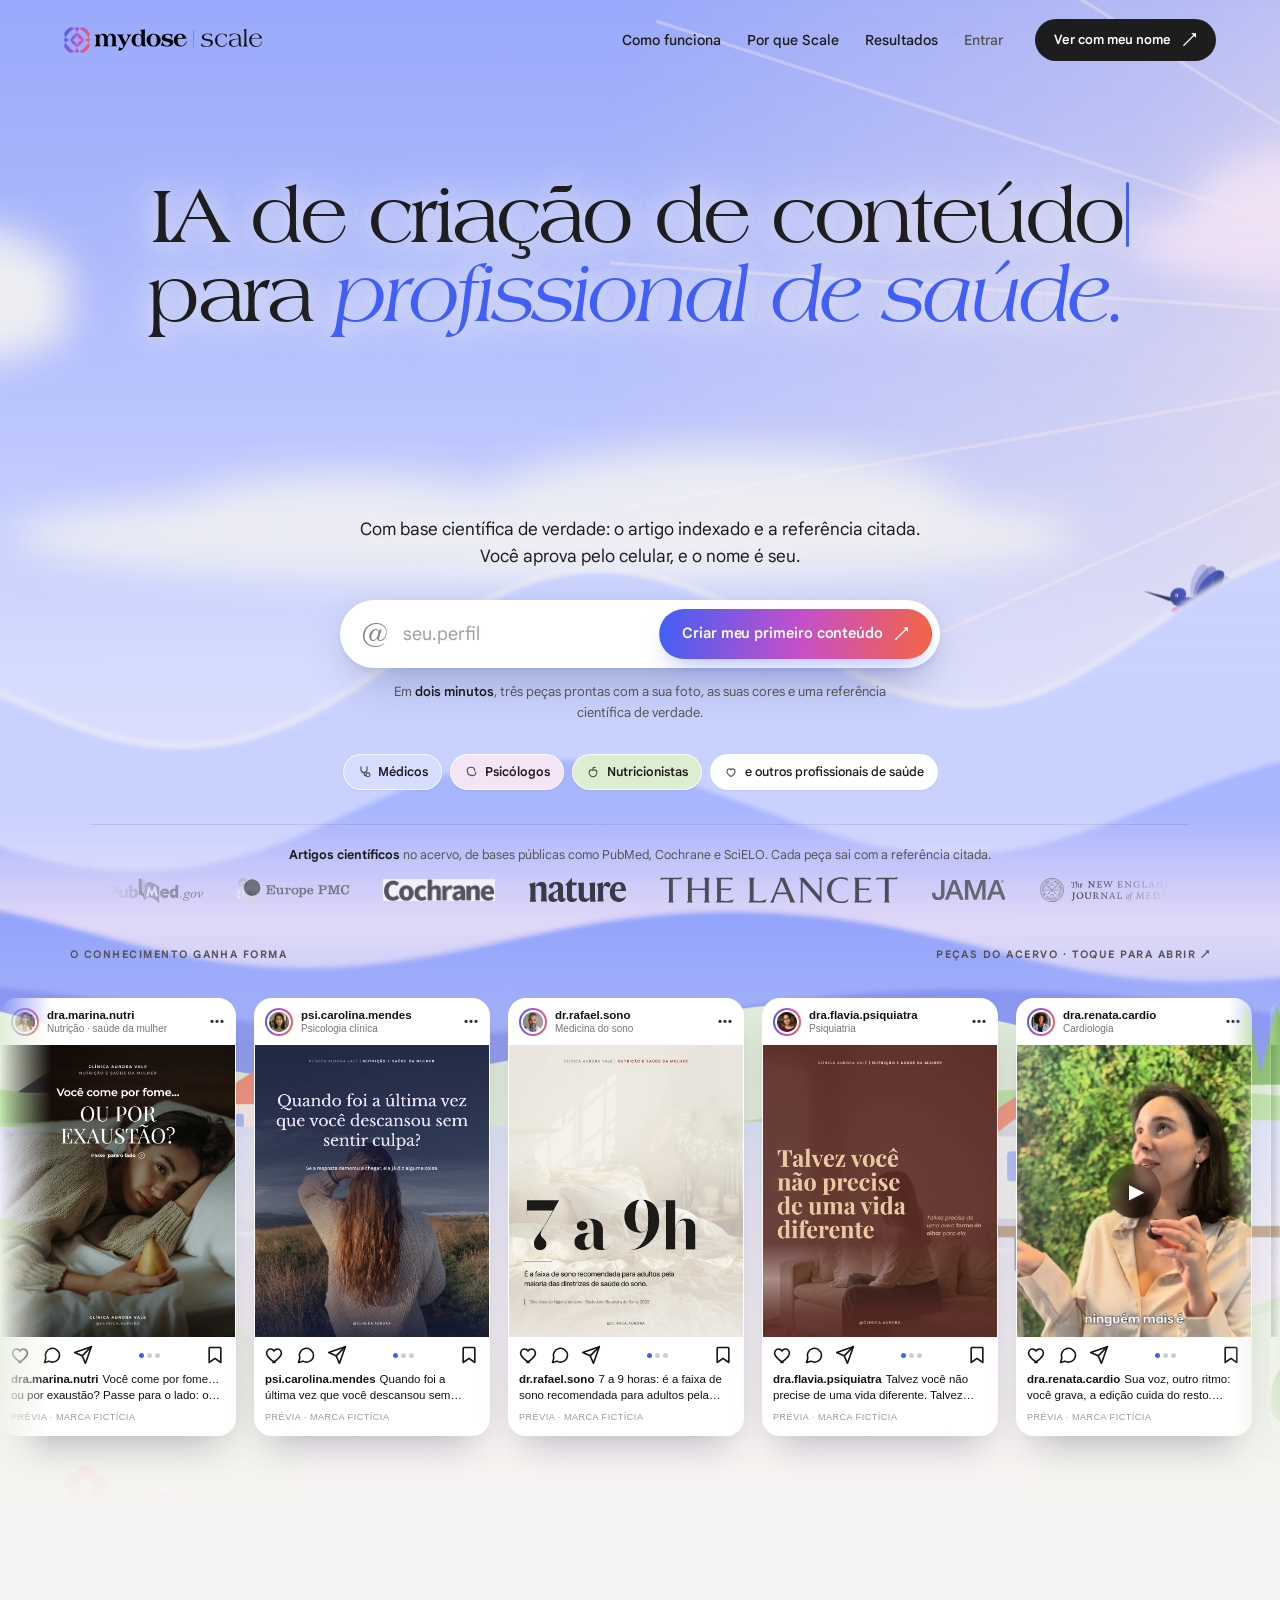
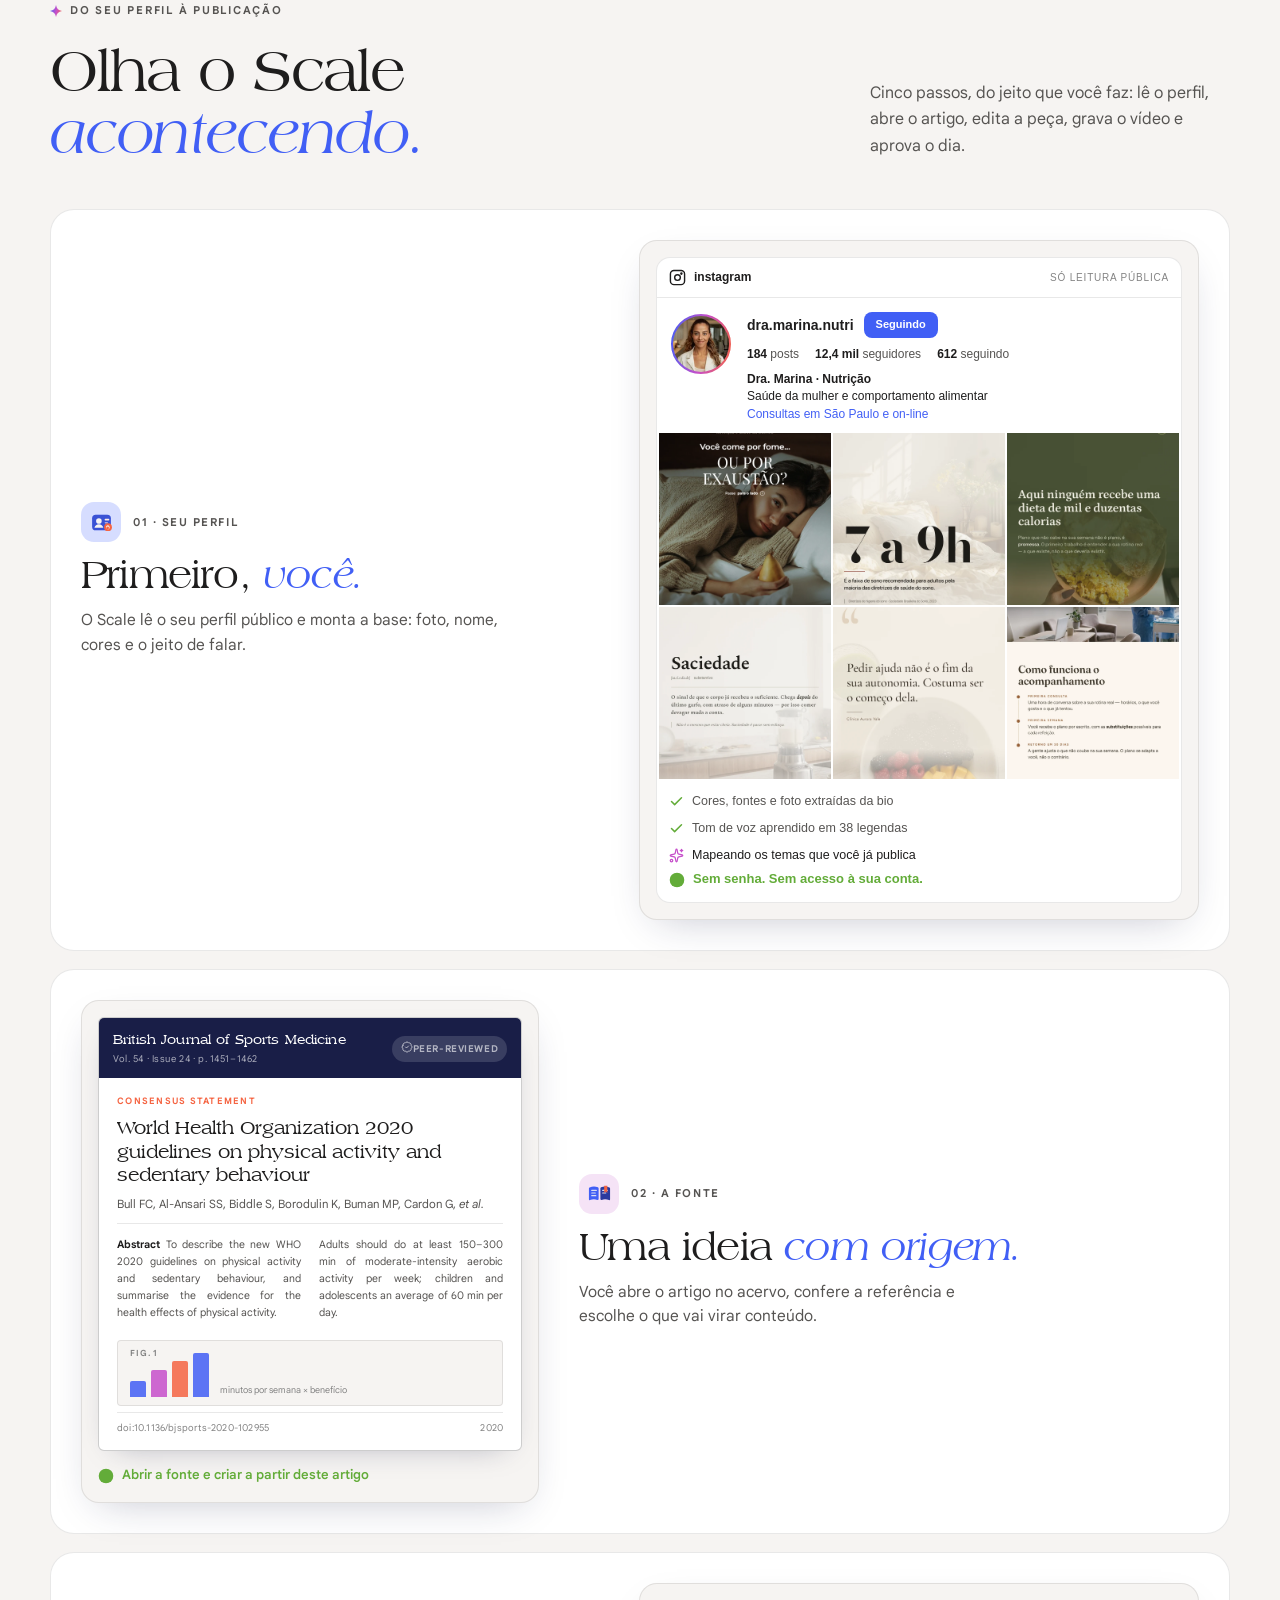
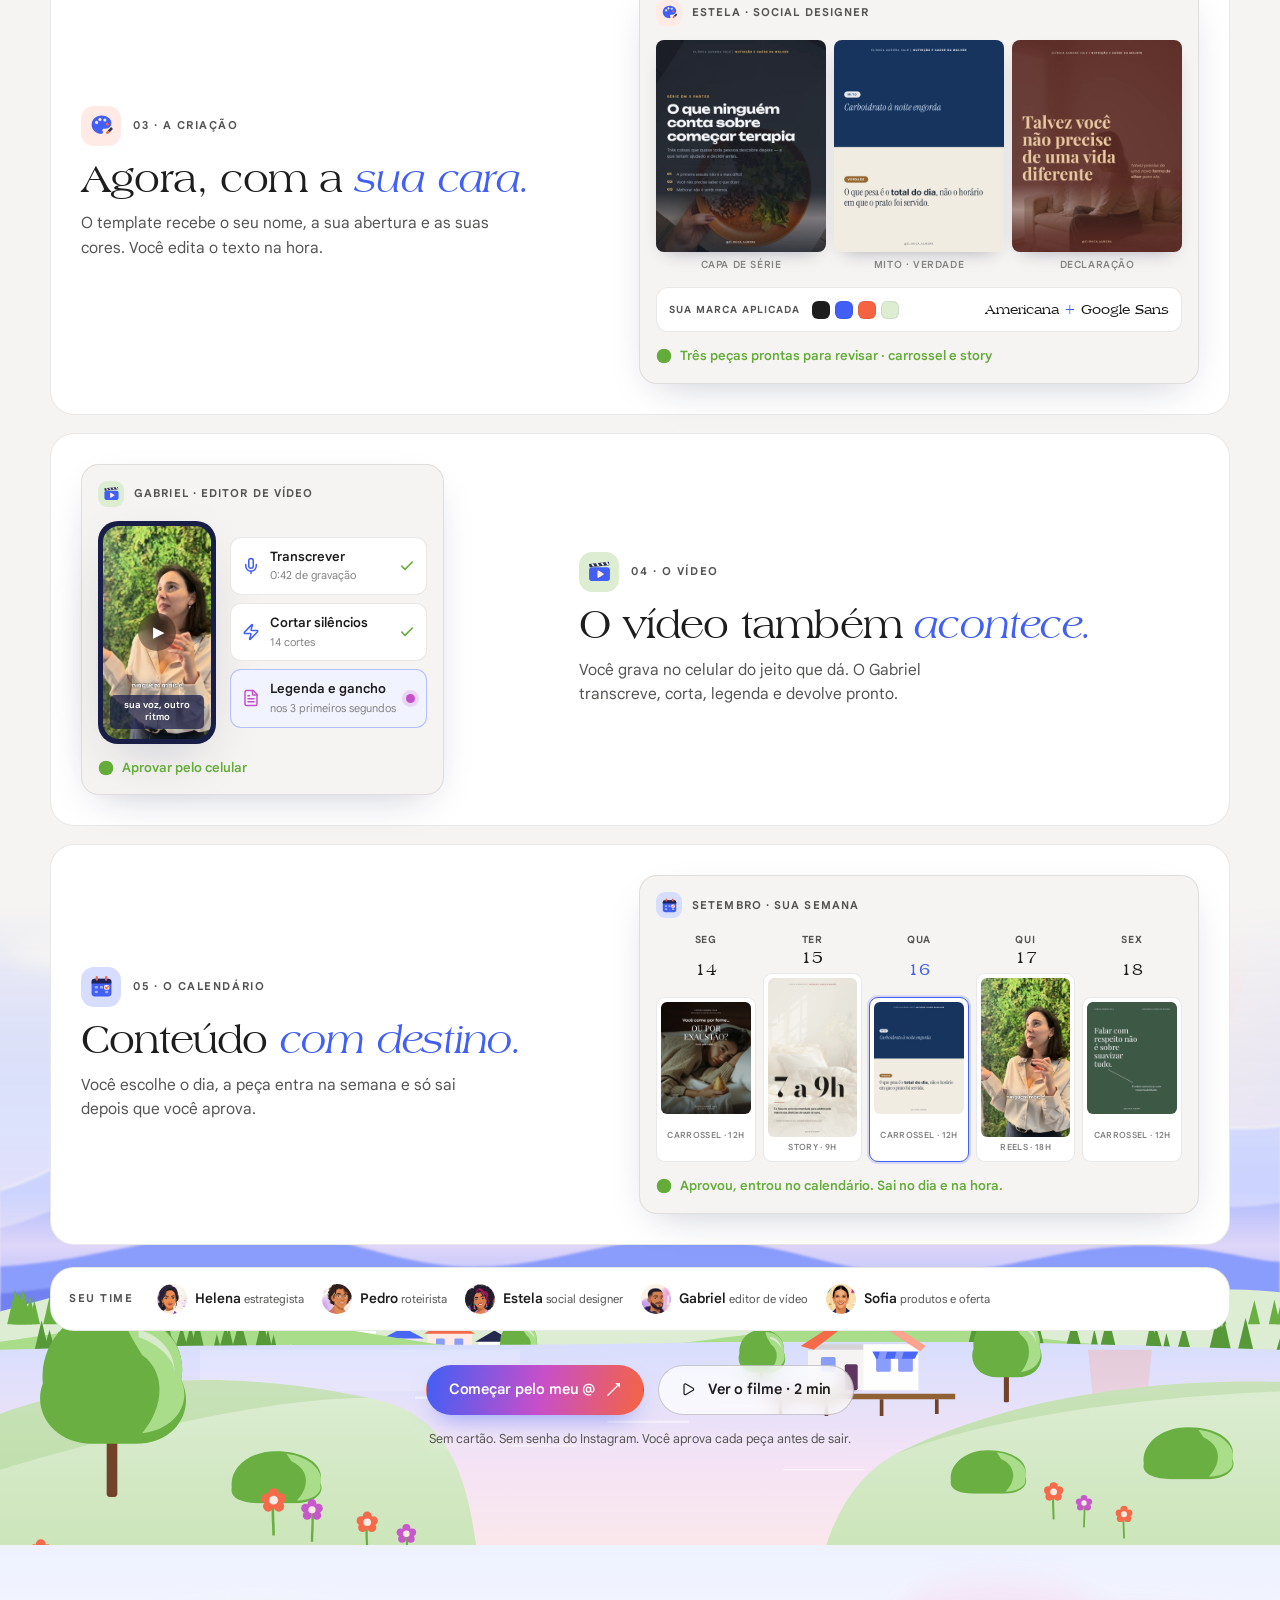
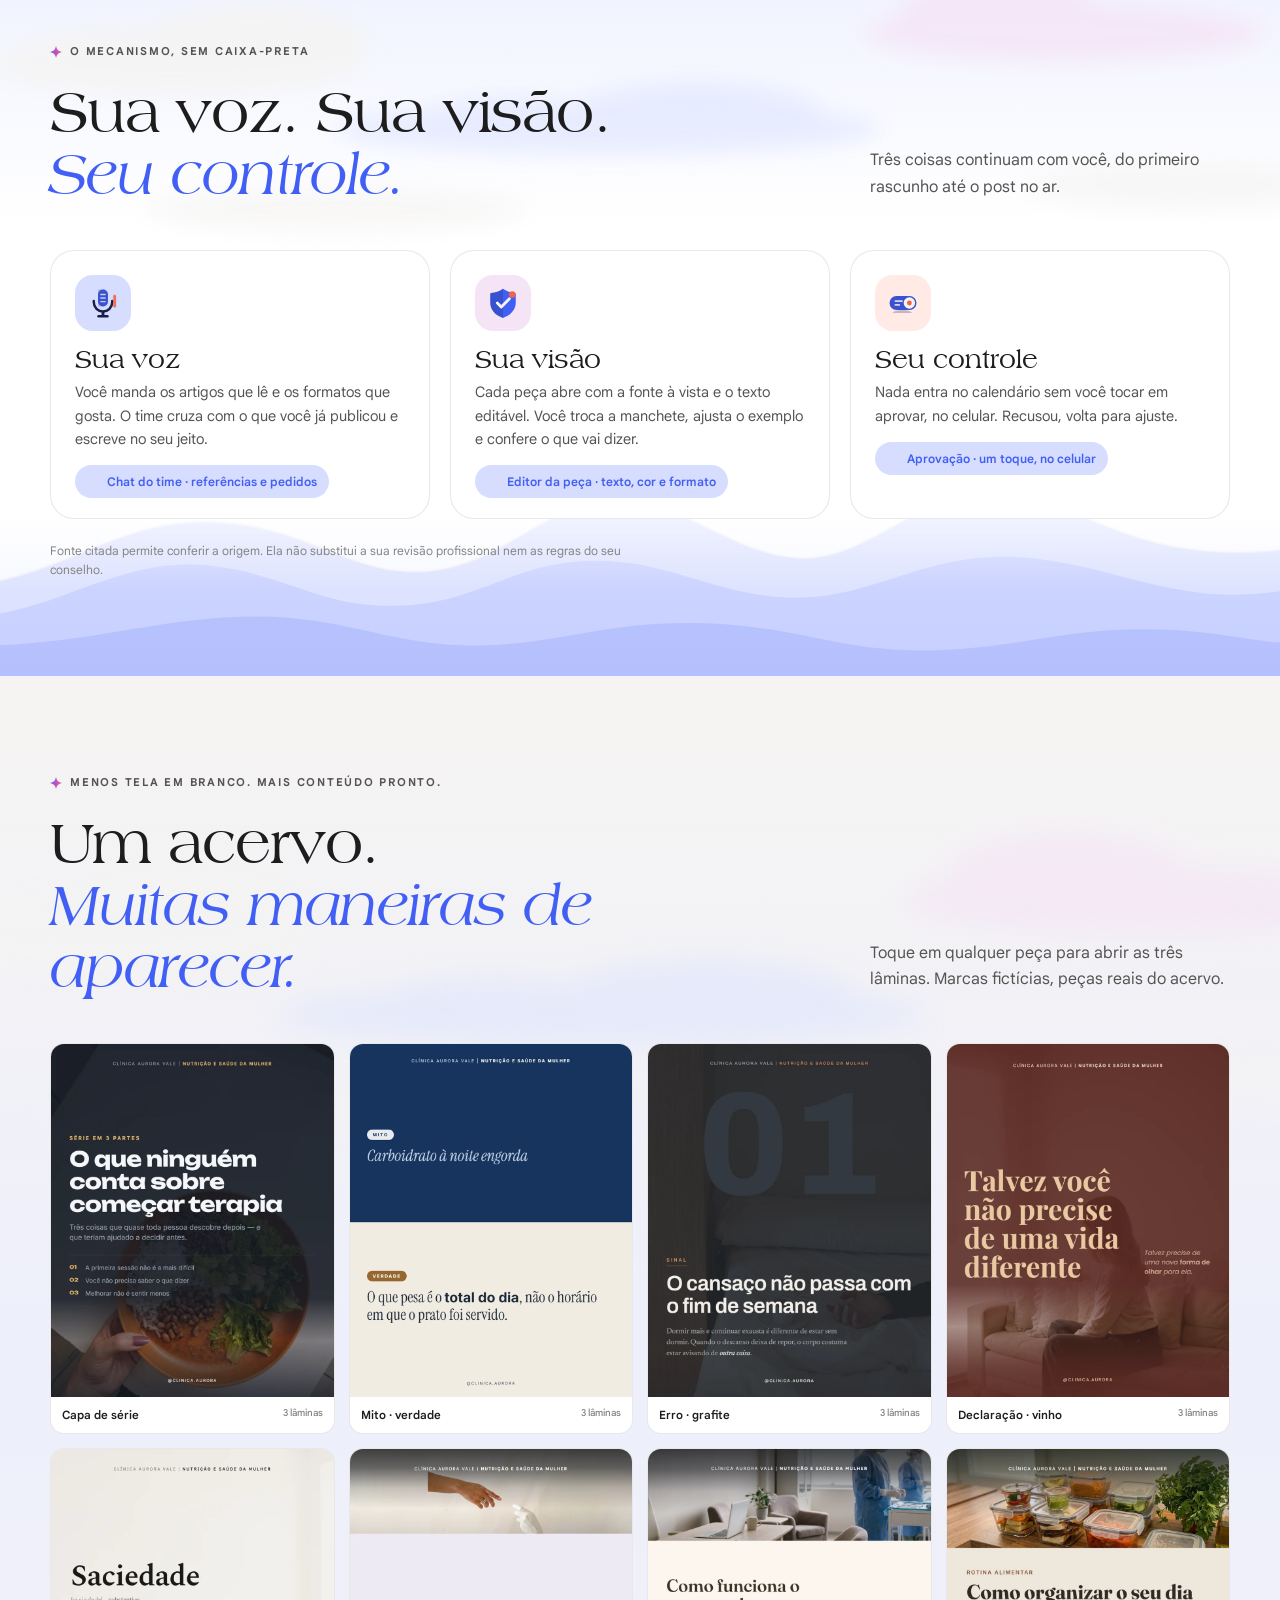
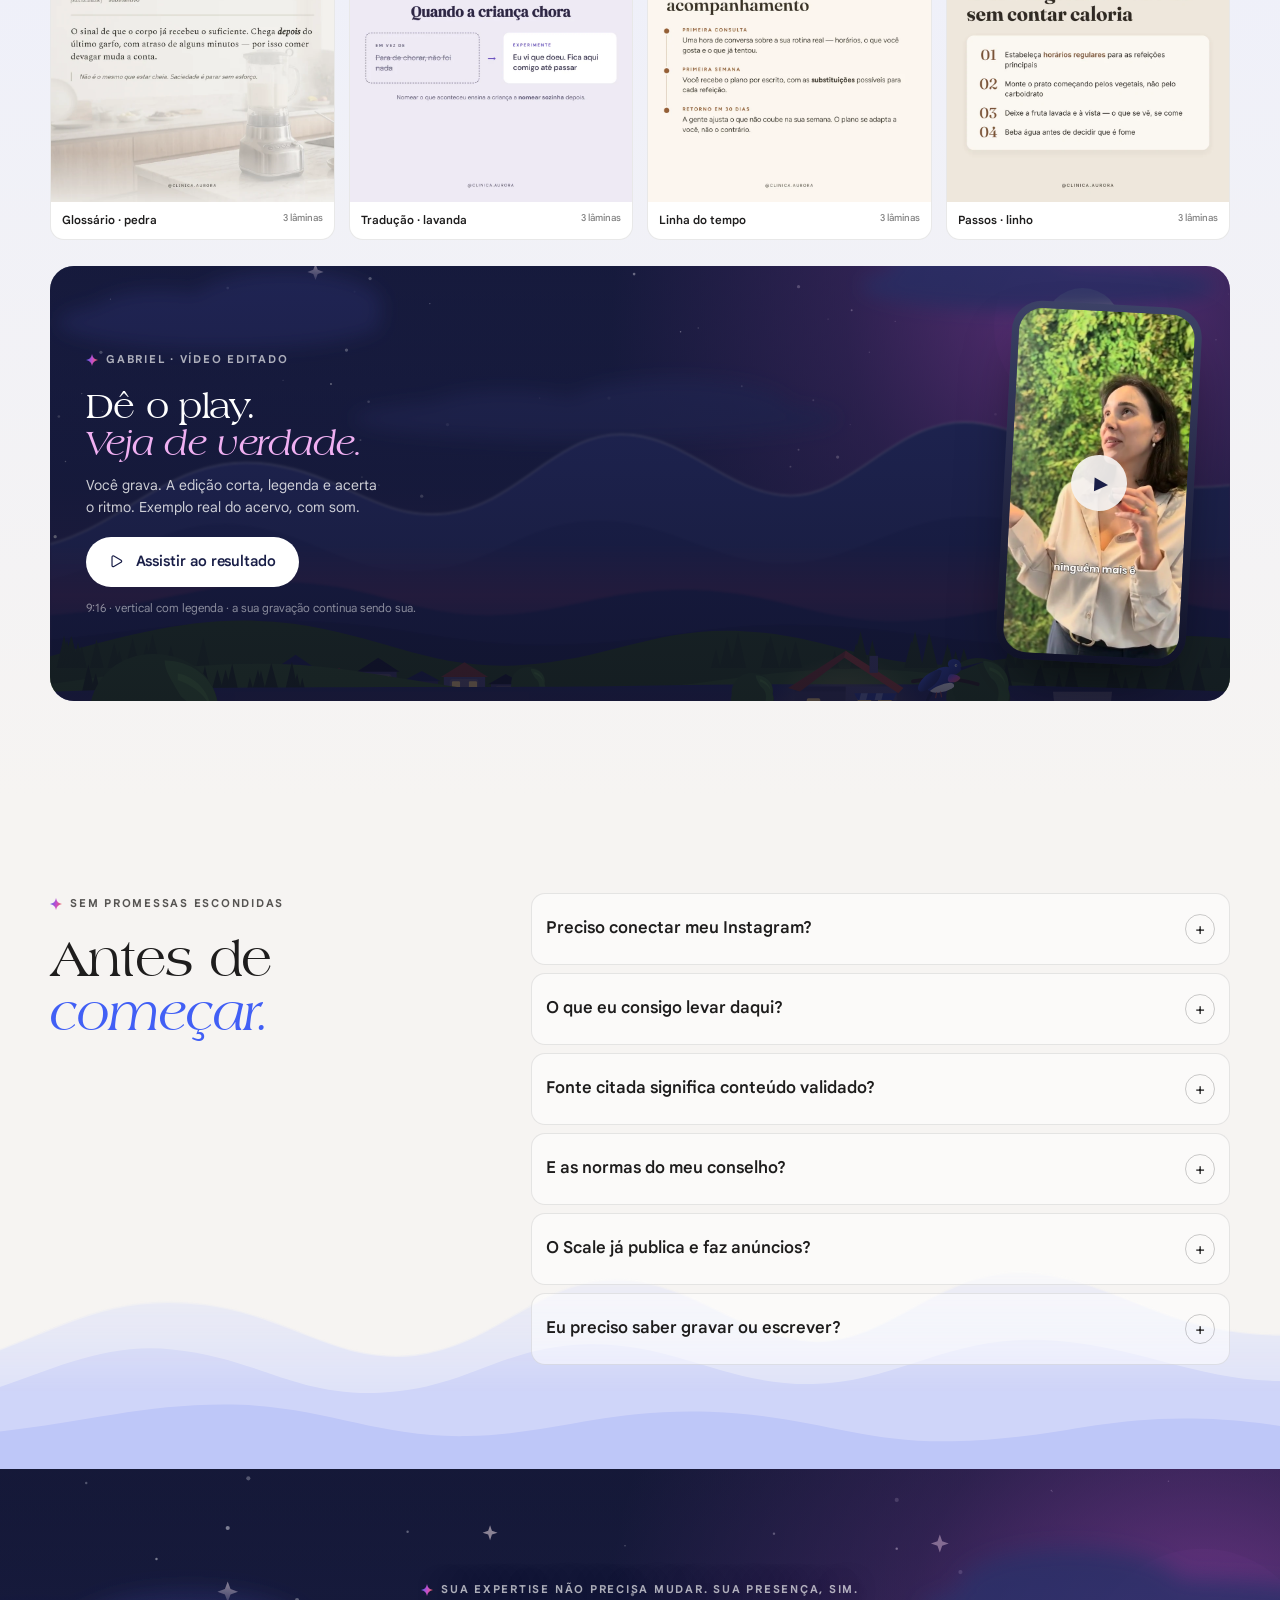
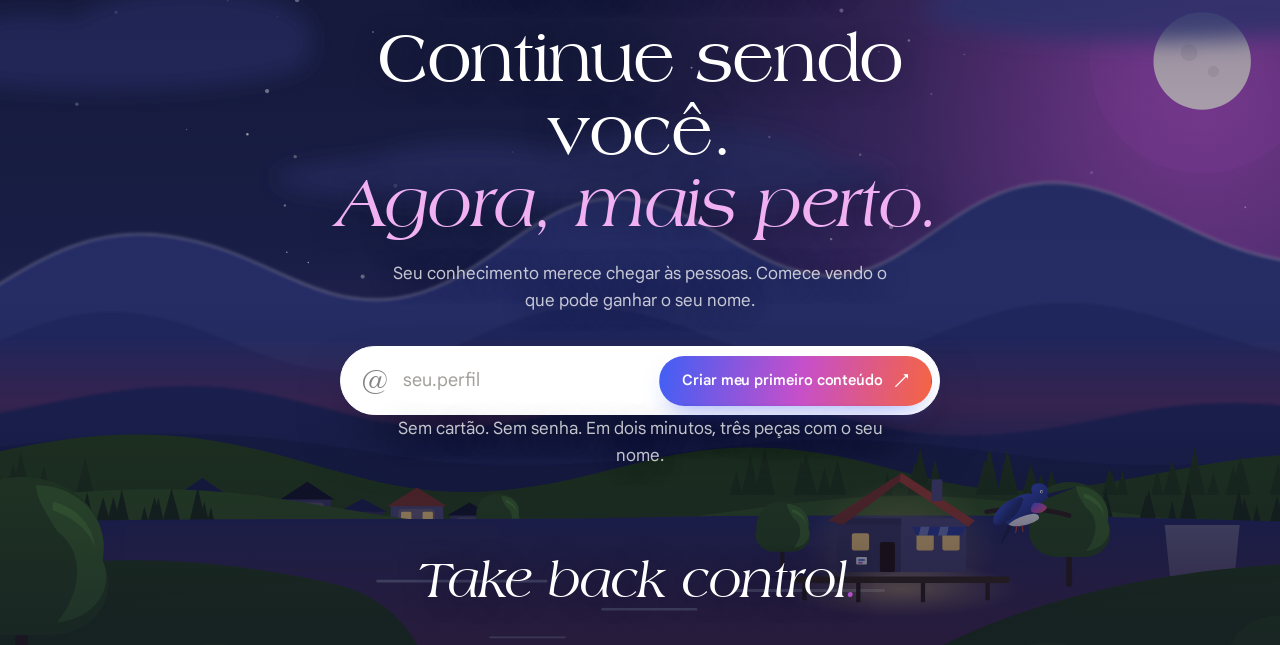
==== commit 74e31ec2: "Mascote martim-pescador, hero enxuto, passos com produto real e icones proprios Co-Authored-By: Clau" ====
--- a/index.html
+++ b/index.html
@@ -15,33 +15,69 @@
 <link rel="stylesheet" href="site.css">
 </head>
 <body>
-<svg width="0" height="0" style="position:absolute" aria-hidden="true"><defs><linearGradient id="sdorso" x1="0" y1="0" x2="1" y2="1"><stop offset="0" stop-color="#415FF5"/><stop offset=".55" stop-color="#2A3A9E"/><stop offset="1" stop-color="#191E47"/></linearGradient>
-<linearGradient id="sasa" x1="1" y1="1" x2="0" y2="0"><stop offset="0" stop-color="#415FF5"/><stop offset=".55" stop-color="#22307E"/><stop offset="1" stop-color="#191E47"/></linearGradient>
-<linearGradient id="sgorget" x1="0" y1="0" x2="1" y2="1"><stop offset="0" stop-color="#415FF5"/><stop offset=".5" stop-color="#C64FCA"/><stop offset="1" stop-color="#F56442"/></linearGradient>
-<linearGradient id="screme" x1="0" y1="0" x2="0" y2="1"><stop offset="0" stop-color="#FFFFFF"/><stop offset="1" stop-color="#E9E3F0"/></linearGradient><symbol id="bf-a" viewBox="0 0 240 200"><path fill="#191E47" d="M100 130 C86 146 72 164 56 186 C72 166 86 154 100 144 Z"/>
-<path fill="#22307E" d="M106 134 C98 154 92 172 88 192 C98 172 104 156 112 140 Z"/>
-<path fill="#2E3F9F" d="M112 136 C114 156 116 172 120 190 C122 172 122 156 122 140 Z"/><path fill="url(#sdorso)" d="M98 136 C88 116 98 96 118 86 C128 80 138 78 148 80 C142 70 148 60 160 60 C172 60 180 70 178 82 C176 92 168 98 160 98 C166 108 162 122 150 130 C134 140 112 144 98 136 Z"/>
-<path fill="url(#screme)" d="M102 138 C114 128 132 120 150 118 C158 118 162 122 160 128 C150 136 132 142 116 142 C110 142 104 140 102 138 Z"/>
-<path fill="url(#sgorget)" d="M150 98 C158 96 170 98 176 106 C170 116 158 120 146 114 C144 108 146 102 150 98 Z"/>
-<path fill="#191E47" d="M176 80 L234 66 L178 88 Z"/>
-<circle cx="165" cy="76" r="3" fill="#FFFFFF"/><circle cx="165.7" cy="76.2" r="1.7" fill="#191E47"/><circle cx="166.2" cy="75.6" r=".6" fill="#FFFFFF"/>
-<path fill="none" stroke="#8699FD" stroke-width="1.6" stroke-linecap="round" opacity=".55" d="M120 96 C134 88 148 86 158 90"/><g opacity=".22" transform="rotate(-30 120 100)"><path fill="url(#sasa)" d="M0 0 C26 -30 62 -40 100 -32 C112 -30 116 -18 108 -8 C84 16 44 26 8 14 C-2 10 -6 4 0 0 Z" transform="translate(120 100) rotate(-112) scale(.78)"/></g><g opacity=".22" transform="rotate(26 120 100)"><path fill="url(#sasa)" d="M0 0 C26 -30 62 -40 100 -32 C112 -30 116 -18 108 -8 C84 16 44 26 8 14 C-2 10 -6 4 0 0 Z" transform="translate(120 100) rotate(-112) scale(.78)"/></g><g opacity=".45" transform="rotate(-15 120 100)"><path fill="url(#sasa)" d="M0 0 C26 -30 62 -40 100 -32 C112 -30 116 -18 108 -8 C84 16 44 26 8 14 C-2 10 -6 4 0 0 Z" transform="translate(120 100) rotate(-112) scale(.78)"/></g><g opacity=".45" transform="rotate(13 120 100)"><path fill="url(#sasa)" d="M0 0 C26 -30 62 -40 100 -32 C112 -30 116 -18 108 -8 C84 16 44 26 8 14 C-2 10 -6 4 0 0 Z" transform="translate(120 100) rotate(-112) scale(.78)"/></g><path fill="url(#sasa)" d="M0 0 C26 -30 62 -40 100 -32 C112 -30 116 -18 108 -8 C84 16 44 26 8 14 C-2 10 -6 4 0 0 Z" transform="translate(120 100) rotate(-112) scale(.78)"/><path fill="none" stroke="#8699FD" stroke-width="1.4" stroke-linecap="round" opacity=".5" d="M112 92 C102 78 94 62 90 40"/></symbol><symbol id="bf-b" viewBox="0 0 240 200"><path fill="#191E47" d="M100 132 C90 150 82 166 76 184 C88 166 98 152 108 140 Z"/><path fill="#22307E" d="M108 136 C104 154 102 170 102 186 C110 168 114 154 118 140 Z"/><path fill="url(#sdorso)" d="M98 136 C88 116 98 96 118 86 C128 80 138 78 148 80 C142 70 148 60 160 60 C172 60 180 70 178 82 C176 92 168 98 160 98 C166 108 162 122 150 130 C134 140 112 144 98 136 Z"/>
-<path fill="url(#screme)" d="M102 138 C114 128 132 120 150 118 C158 118 162 122 160 128 C150 136 132 142 116 142 C110 142 104 140 102 138 Z"/>
-<path fill="url(#sgorget)" d="M150 98 C158 96 170 98 176 106 C170 116 158 120 146 114 C144 108 146 102 150 98 Z"/>
-<path fill="#191E47" d="M176 80 L234 66 L178 88 Z"/>
-<circle cx="165" cy="76" r="3" fill="#FFFFFF"/><circle cx="165.7" cy="76.2" r="1.7" fill="#191E47"/><circle cx="166.2" cy="75.6" r=".6" fill="#FFFFFF"/>
-<path fill="none" stroke="#8699FD" stroke-width="1.6" stroke-linecap="round" opacity=".55" d="M120 96 C134 88 148 86 158 90"/><path stroke="#D14D30" stroke-width="2" stroke-linecap="round" fill="none" d="M118 142 L112 158 M130 140 L128 158"/><g transform="translate(122 182) rotate(-6)"><g>
-<rect x="-22" y="-27" width="44" height="54" rx="7" fill="#FFFFFF"/><rect x="-22" y="-27" width="44" height="54" rx="7" fill="#D6DDFF" opacity=".55"/>
-<circle cx="-9" cy="-13" r="6" fill="#415FF5"/><rect x="0" y="-16" width="16" height="3" rx="1.5" fill="#191E47" opacity=".7"/><rect x="0" y="-10" width="11" height="3" rx="1.5" fill="#191E47" opacity=".35"/>
-<rect x="-14" y="2" width="28" height="4" rx="2" fill="#191E47" opacity=".75"/><rect x="-14" y="10" width="22" height="3" rx="1.5" fill="#191E47" opacity=".35"/><rect x="-14" y="17" width="16" height="3" rx="1.5" fill="#415FF5"/>
-</g></g><g opacity=".22" transform="rotate(-30 120 100)"><path fill="url(#sasa)" d="M0 0 C26 -30 62 -40 100 -32 C112 -30 116 -18 108 -8 C84 16 44 26 8 14 C-2 10 -6 4 0 0 Z" transform="translate(120 100) rotate(-112) scale(.78)"/></g><g opacity=".22" transform="rotate(26 120 100)"><path fill="url(#sasa)" d="M0 0 C26 -30 62 -40 100 -32 C112 -30 116 -18 108 -8 C84 16 44 26 8 14 C-2 10 -6 4 0 0 Z" transform="translate(120 100) rotate(-112) scale(.78)"/></g><g opacity=".45" transform="rotate(-15 120 100)"><path fill="url(#sasa)" d="M0 0 C26 -30 62 -40 100 -32 C112 -30 116 -18 108 -8 C84 16 44 26 8 14 C-2 10 -6 4 0 0 Z" transform="translate(120 100) rotate(-112) scale(.78)"/></g><g opacity=".45" transform="rotate(13 120 100)"><path fill="url(#sasa)" d="M0 0 C26 -30 62 -40 100 -32 C112 -30 116 -18 108 -8 C84 16 44 26 8 14 C-2 10 -6 4 0 0 Z" transform="translate(120 100) rotate(-112) scale(.78)"/></g><path fill="url(#sasa)" d="M0 0 C26 -30 62 -40 100 -32 C112 -30 116 -18 108 -8 C84 16 44 26 8 14 C-2 10 -6 4 0 0 Z" transform="translate(120 100) rotate(-112) scale(.78)"/><path fill="none" stroke="#8699FD" stroke-width="1.4" stroke-linecap="round" opacity=".5" d="M112 92 C102 78 94 62 90 40"/></symbol><symbol id="bf-c" viewBox="0 0 240 200"><path fill="#191E47" d="M104 134 C96 150 90 164 86 180 C96 166 104 152 112 140 Z"/>
-<path fill="url(#sdorso)" d="M98 136 C88 116 98 96 118 86 C128 80 138 78 148 80 C142 70 148 60 160 60 C172 60 180 70 178 82 C176 92 168 98 160 98 C166 108 162 122 150 130 C134 140 112 144 98 136 Z"/>
-<path fill="url(#screme)" d="M102 138 C114 128 132 120 150 118 C158 118 162 122 160 128 C150 136 132 142 116 142 C110 142 104 140 102 138 Z"/>
-<path fill="url(#sasa)" d="M0 0 C26 -30 62 -40 100 -32 C112 -30 116 -18 108 -8 C84 16 44 26 8 14 C-2 10 -6 4 0 0 Z" transform="translate(130 92) rotate(152) scale(.62)"/>
-<path fill="url(#sgorget)" d="M150 98 C158 96 170 98 176 106 C170 116 158 120 146 114 C144 108 146 102 150 98 Z"/>
-<path fill="#191E47" d="M176 80 L234 66 L178 88 Z"/>
-<circle cx="165" cy="76" r="3" fill="#FFFFFF"/><circle cx="165.7" cy="76.2" r="1.7" fill="#191E47"/><circle cx="166.2" cy="75.6" r=".6" fill="#FFFFFF"/>
-<path stroke="#D14D30" stroke-width="2" stroke-linecap="round" fill="none" d="M118 142 L116 154 M128 140 L130 152"/></symbol>
+<svg width="0" height="0" style="position:absolute" aria-hidden="true"><defs><symbol id="gi-perfil" viewBox="0 0 48 48"><rect x="6" y="9" width="36" height="30" rx="7" fill="#415FF5"/>
+<rect x="6" y="9" width="36" height="30" rx="7" fill="#191E47" opacity=".18"/>
+<circle cx="19" cy="21" r="5.4" fill="#F6F4F2"/><path fill="#F6F4F2" d="M10.5 34c1-4.4 4.4-6.8 8.5-6.8s7.5 2.4 8.5 6.8z"/>
+<rect x="30" y="17" width="9" height="3" rx="1.5" fill="#FFEAE5"/><rect x="30" y="23" width="6.5" height="3" rx="1.5" fill="#FFEAE5" opacity=".6"/>
+<circle cx="36.5" cy="33" r="7.5" fill="#F56442"/><path fill="#F6F4F2" d="M36.6 29.2a3.8 3.8 0 1 0 2.5 6.6h-1.5a2.4 2.4 0 1 1 .6-2.4v1.2a.7.7 0 0 0 1.4 0v-1.6a3.8 3.8 0 0 0-3-3.8z"/></symbol><symbol id="gi-fonte" viewBox="0 0 48 48"><path fill="#415FF5" d="M5 12.5c5-2.2 10.5-2.4 16-.4a2 2 0 0 1 1.3 1.9v20.6c0 1.3-1.3 2.1-2.5 1.7-4.6-1.5-9.3-1.4-14 .3a1.6 1.6 0 0 1-2.1-1.5V14.3c0-.8.5-1.5 1.3-1.8z"/>
+<path fill="#2A3A9E" d="M43 12.5c-5-2.2-10.5-2.4-16-.4a2 2 0 0 0-1.3 1.9v20.6c0 1.3 1.3 2.1 2.5 1.7 4.6-1.5 9.3-1.4 14 .3a1.6 1.6 0 0 0 2.1-1.5V14.3c0-.8-.5-1.5-1.3-1.8z"/>
+<g fill="#F6F4F2" opacity=".85"><rect x="8" y="17" width="11" height="2.2" rx="1.1"/><rect x="8" y="22" width="9" height="2.2" rx="1.1"/><rect x="8" y="27" width="10" height="2.2" rx="1.1"/><rect x="29" y="17" width="11" height="2.2" rx="1.1"/><rect x="29" y="22" width="8" height="2.2" rx="1.1"/></g>
+<path fill="#F56442" d="M33 9h6v14l-3-2.8-3 2.8z"/></symbol><symbol id="gi-criacao" viewBox="0 0 48 48"><path fill="#415FF5" d="M24 5C13.5 5 5 12.8 5 22.5S13.5 40 24 40c1.8 0 3-1.4 3-3 0-.8-.3-1.5-.8-2-.5-.6-.7-1.2-.7-2 0-1.7 1.4-3 3.1-3H32c6.1 0 11-4.9 11-11C43 11.4 34.5 5 24 5z"/>
+<circle cx="14.5" cy="18" r="3" fill="#F5E3F6"/><circle cx="21" cy="12.5" r="3" fill="#FFEAE5"/><circle cx="30.5" cy="13.5" r="3" fill="#DCEDD2"/><circle cx="35" cy="21" r="3" fill="#F56442"/>
+<path fill="#191E47" d="M36 33.5l6.5-6.5 3.5 3.5-6.5 6.5z" opacity=".9"/><path fill="#F56442" d="M33.2 36.3l2.8-2.8 3.5 3.5-2.8 2.8a2.5 2.5 0 0 1-3.5-3.5z"/></symbol><symbol id="gi-video" viewBox="0 0 48 48"><rect x="4" y="16" width="40" height="26" rx="5" fill="#415FF5"/>
+<path fill="#191E47" d="M4 9.5 42 5.5l1 6.4L5 15.9z" opacity=".92"/>
+<g fill="#F6F4F2"><path d="m11.4 8.9 3.4 5.3-3.6.4-3.4-5.3z"/><path d="m20.6 7.9 3.4 5.3-3.6.4-3.4-5.3z"/><path d="m29.8 6.9 3.4 5.3-3.6.4-3.4-5.3z"/><path d="m39 5.9 3.4 5.3-3.6.4L35.4 6.3z"/></g>
+<path fill="#FFEAE5" d="M20 23.5a1.6 1.6 0 0 1 2.4-1.4l9 5.5a1.6 1.6 0 0 1 0 2.8l-9 5.5a1.6 1.6 0 0 1-2.4-1.4z"/></symbol><symbol id="gi-calendario" viewBox="0 0 48 48"><rect x="5" y="9" width="38" height="34" rx="6" fill="#415FF5"/>
+<path fill="#191E47" opacity=".9" d="M5 15a6 6 0 0 1 6-6h26a6 6 0 0 1 6 6v3H5z"/>
+<rect x="13" y="4" width="4" height="9" rx="2" fill="#F56442"/><rect x="31" y="4" width="4" height="9" rx="2" fill="#F56442"/>
+<g fill="#F6F4F2" opacity=".55"><rect x="11" y="23" width="6" height="5" rx="1.6"/><rect x="21" y="23" width="6" height="5" rx="1.6"/><rect x="11" y="32" width="6" height="5" rx="1.6"/><rect x="31" y="32" width="6" height="5" rx="1.6"/></g>
+<rect x="29" y="21" width="10" height="9" rx="2.5" fill="#FFEAE5"/><path fill="none" stroke="#F56442" stroke-width="2.4" stroke-linecap="round" stroke-linejoin="round" d="m31.5 25.5 2 2 4-4.2"/></symbol><symbol id="gi-voz" viewBox="0 0 48 48"><rect x="17" y="5" width="14" height="24" rx="7" fill="#415FF5"/>
+<path fill="#191E47" opacity=".2" d="M24 5h7a7 7 0 0 1 7 7v10a7 7 0 0 1-7 7h-7z" transform="translate(-7)"/>
+<path fill="none" stroke="#191E47" stroke-width="3.4" stroke-linecap="round" d="M11 21v2a13 13 0 0 0 26 0v-2"/>
+<path fill="#191E47" d="M22 36h4v7h-4z"/><rect x="16" y="41" width="16" height="3.4" rx="1.7" fill="#191E47"/>
+<g fill="#F6F4F2" opacity=".75"><rect x="20" y="11" width="8" height="2" rx="1"/><rect x="20" y="16" width="8" height="2" rx="1"/><rect x="20" y="21" width="8" height="2" rx="1"/></g>
+<path fill="#F56442" d="M40.5 12.5a2 2 0 0 1 2 2v14a2 2 0 0 1-4 0v-14a2 2 0 0 1 2-2z" opacity=".9"/></symbol><symbol id="gi-revisao" viewBox="0 0 48 48"><path fill="#415FF5" d="M24 4c5 3.6 10.6 5.6 16.5 5.9.9 0 1.5.8 1.5 1.7v11.6C42 33.6 34.6 41.4 24 45 13.4 41.4 6 33.6 6 23.2V11.6c0-.9.6-1.7 1.5-1.7C13.4 9.6 19 7.6 24 4z"/>
+<path fill="#191E47" opacity=".22" d="M24 4v41C13.4 41.4 6 33.6 6 23.2V11.6c0-.9.6-1.7 1.5-1.7C13.4 9.6 19 7.6 24 4z"/>
+<path fill="none" stroke="#F6F4F2" stroke-width="4" stroke-linecap="round" stroke-linejoin="round" d="m16 24 5.5 5.5L33 18"/>
+<circle cx="37" cy="12" r="4.5" fill="#F56442"/></symbol><symbol id="gi-controle" viewBox="0 0 48 48"><rect x="5" y="14" width="38" height="20" rx="10" fill="#415FF5"/>
+<rect x="5" y="14" width="38" height="20" rx="10" fill="#191E47" opacity=".2"/>
+<circle cx="33" cy="24" r="8" fill="#F6F4F2"/><circle cx="33" cy="24" r="3.4" fill="#F56442"/>
+<g fill="#FFEAE5" opacity=".85"><rect x="12" y="20" width="12" height="2.6" rx="1.3"/><rect x="12" y="25.4" width="8" height="2.6" rx="1.3"/></g>
+<path fill="#191E47" d="M9 38c3-2.6 7.6-4 14-4s11 1.4 14 4z" opacity=".25"/></symbol></defs></svg><svg width="0" height="0" style="position:absolute" aria-hidden="true"><defs><linearGradient id="sdorso" x1="0" y1="0" x2="1" y2="1"><stop offset="0" stop-color="#415FF5"/><stop offset=".5" stop-color="#2A3A9E"/><stop offset="1" stop-color="#191E47"/></linearGradient>
+<linearGradient id="sasa" x1="1" y1="0" x2="0" y2="1"><stop offset="0" stop-color="#3D55E0"/><stop offset=".55" stop-color="#22307E"/><stop offset="1" stop-color="#191E47"/></linearGradient>
+<linearGradient id="speito" x1="0" y1="0" x2="0" y2="1"><stop offset="0" stop-color="#FF9F88"/><stop offset="1" stop-color="#F56442"/></linearGradient>
+<linearGradient id="scolar" x1="0" y1="0" x2="0" y2="1"><stop offset="0" stop-color="#FFFFFF"/><stop offset="1" stop-color="#F0ECF5"/></linearGradient><symbol id="mt-pousado" viewBox="0 0 240 200">
+<path fill="#191E47" d="M68 150 L42 180 L62 158 Z"/><path fill="#22307E" d="M74 154 L58 186 L78 160 Z"/>
+<path fill="url(#sdorso)" d="M70 150 C56 118 66 82 96 62 C112 50 136 46 150 55 C162 62 166 76 161 90 C158 99 151 104 143 105 C137 124 117 147 92 161 C82 165 74 160 70 150 Z"/>
+<path fill="url(#speito)" d="M94 161 C112 147 129 127 139 108 C145 100 153 96 159 93 C161 114 152 136 138 152 C126 162 108 167 94 161 Z"/>
+<path fill="#191E47" d="M158 74 L222 68 L160 80 Z"/><path fill="#D14D30" d="M160 80 L220 71 L162 86 Z" opacity=".92"/>
+<path fill="url(#scolar)" d="M126 100 C136 94 150 94 158 99 C152 108 138 110 128 106 Z"/>
+<circle cx="141" cy="70" r="3.4" fill="#FFFFFF"/><circle cx="141.9" cy="70.3" r="2" fill="#191E47"/><circle cx="142.6" cy="69.5" r=".75" fill="#FFFFFF"/>
+<path fill="url(#sasa)" d="M78 116 C84 93 101 79 123 81 C119 102 104 125 86 141 C80 137 76 127 78 116 Z"/>
+<g fill="#8699FD" opacity=".75"><circle cx="92" cy="104" r="1.9"/><circle cx="103" cy="95" r="1.9"/><circle cx="98" cy="117" r="1.9"/><circle cx="111" cy="106" r="1.9"/><circle cx="88" cy="127" r="1.7"/><circle cx="107" cy="87" r="1.6"/><circle cx="118" cy="97" r="1.5"/></g>
+<path stroke="#D14D30" stroke-width="2.2" stroke-linecap="round" fill="none" d="M92 161 L96 172 M102 158 L108 169"/></symbol><symbol id="mt-voo" viewBox="0 0 240 200"><path fill="#191E47" d="M62 108 C40 110 22 116 2 128 C26 126 46 122 64 118 Z"/><path fill="#22307E" d="M62 118 C44 124 28 132 10 144 C32 136 50 130 66 126 Z"/>
+<path fill="url(#sasa)" d="M110 94 C92 80 74 58 60 26 C86 46 112 70 132 88 C126 94 118 96 110 94 Z" opacity=".95"/>
+<path fill="url(#sdorso)" d="M60 120 C56 100 70 82 96 76 C118 71 140 76 152 86 C160 92 162 100 158 106 C150 116 128 126 104 128 C84 130 66 128 60 120 Z"/>
+<path fill="url(#speito)" d="M70 126 C86 118 108 112 130 110 C142 109 152 110 156 112 C148 122 128 130 106 131 C90 132 76 130 70 126 Z"/>
+<path fill="#191E47" d="M158 74 L222 68 L160 80 Z"/><path fill="#D14D30" d="M160 80 L220 71 L162 86 Z" opacity=".92"/>
+<path fill="url(#scolar)" d="M126 100 C136 94 150 94 158 99 C152 108 138 110 128 106 Z"/>
+<circle cx="141" cy="70" r="3.4" fill="#FFFFFF"/><circle cx="141.9" cy="70.3" r="2" fill="#191E47"/><circle cx="142.6" cy="69.5" r=".75" fill="#FFFFFF"/>
+<path fill="url(#sasa)" d="M106 108 C94 124 76 140 48 154 C72 136 94 118 104 102 C108 102 108 105 106 108 Z"/>
+<g fill="#8699FD" opacity=".75"><circle cx="92" cy="104" r="1.9"/><circle cx="103" cy="95" r="1.9"/><circle cx="98" cy="117" r="1.9"/><circle cx="111" cy="106" r="1.9"/><circle cx="88" cy="127" r="1.7"/><circle cx="107" cy="87" r="1.6"/><circle cx="118" cy="97" r="1.5"/></g>
+<path stroke="#D14D30" stroke-width="2" stroke-linecap="round" fill="none" d="M104 132 L100 146 M116 130 L114 146"/></symbol><symbol id="mt-peca" viewBox="0 0 240 200"><path fill="#191E47" d="M62 108 C40 110 22 116 2 128 C26 126 46 122 64 118 Z"/><path fill="#22307E" d="M62 118 C44 124 28 132 10 144 C32 136 50 130 66 126 Z"/>
+<path fill="url(#sasa)" d="M110 94 C92 80 74 58 60 26 C86 46 112 70 132 88 C126 94 118 96 110 94 Z" opacity=".95"/>
+<path fill="url(#sdorso)" d="M60 120 C56 100 70 82 96 76 C118 71 140 76 152 86 C160 92 162 100 158 106 C150 116 128 126 104 128 C84 130 66 128 60 120 Z"/>
+<path fill="url(#speito)" d="M70 126 C86 118 108 112 130 110 C142 109 152 110 156 112 C148 122 128 130 106 131 C90 132 76 130 70 126 Z"/>
+<path fill="#191E47" d="M158 74 L222 68 L160 80 Z"/><path fill="#D14D30" d="M160 80 L220 71 L162 86 Z" opacity=".92"/>
+<path fill="url(#scolar)" d="M126 100 C136 94 150 94 158 99 C152 108 138 110 128 106 Z"/>
+<circle cx="141" cy="70" r="3.4" fill="#FFFFFF"/><circle cx="141.9" cy="70.3" r="2" fill="#191E47"/><circle cx="142.6" cy="69.5" r=".75" fill="#FFFFFF"/>
+<path fill="url(#sasa)" d="M106 108 C94 124 76 140 48 154 C72 136 94 118 104 102 C108 102 108 105 106 108 Z"/>
+<g fill="#8699FD" opacity=".75"><circle cx="92" cy="104" r="1.9"/><circle cx="103" cy="95" r="1.9"/><circle cx="98" cy="117" r="1.9"/><circle cx="111" cy="106" r="1.9"/><circle cx="88" cy="127" r="1.7"/><circle cx="107" cy="87" r="1.6"/><circle cx="118" cy="97" r="1.5"/></g>
+<path stroke="#D14D30" stroke-width="2" stroke-linecap="round" fill="none" d="M104 132 L100 146 M116 130 L114 146"/><g transform="translate(108 172) rotate(-5)"><g>
+<rect x="-21" y="-26" width="42" height="52" rx="7" fill="#FFFFFF"/><rect x="-21" y="-26" width="42" height="52" rx="7" fill="#D6DDFF" opacity=".5"/>
+<circle cx="-9" cy="-13" r="5.5" fill="#415FF5"/><rect x="-1" y="-16" width="15" height="3" rx="1.5" fill="#191E47" opacity=".7"/><rect x="-1" y="-10" width="10" height="3" rx="1.5" fill="#191E47" opacity=".32"/>
+<rect x="-14" y="2" width="27" height="4" rx="2" fill="#191E47" opacity=".72"/><rect x="-14" y="10" width="21" height="3" rx="1.5" fill="#191E47" opacity=".32"/><rect x="-14" y="17" width="15" height="3" rx="1.5" fill="#415FF5"/>
+</g></g></symbol></defs></svg><svg width="0" height="0" style="position:absolute" aria-hidden="true"><defs>
 <symbol id="ig-coracao" viewBox="0 0 24 24"><path d="M12 21s-7.5-4.6-9.6-9.2C1 8.3 3.2 4.8 6.6 4.8c2 0 3.4 1.1 4.2 2.4.8-1.3 2.2-2.4 4.2-2.4 3.4 0 5.6 3.5 4.2 7-2.1 4.6-9.6 9.2-9.6 9.2z"/></symbol>
 <symbol id="ig-comentario" viewBox="0 0 24 24"><path d="M21 12a8.5 8.5 0 0 1-12.6 7.4L3 21l1.6-5.4A8.5 8.5 0 1 1 21 12z"/></symbol>
 <symbol id="ig-enviar" viewBox="0 0 24 24"><path d="M22 2 11 13"/><path d="M22 2 15 22l-4-9-9-4z"/></symbol>
@@ -254,9 +290,8 @@
 <g id="l-fore"><path fill="url(#fo)" d="M0 780 C140 730 300 726 460 760 C540 776 590 820 600 1000 H0 Z"/><path fill="#63AC39" opacity=".18" d="M0 780 C140 730 300 726 460 760 C360 760 200 790 0 850 Z"/><use href="#arvore" x="40" y="640" width="200" height="244"/><use href="#moita" x="280" y="820" width="130" height="72"/><use href="#flor" x="320" y="866" width="44" height="66"/><use href="#flor2" x="370" y="880" width="40" height="60"/><use href="#flor" x="440" y="896" width="38" height="58"/><use href="#flor2" x="490" y="912" width="36" height="54"/><use href="#flor" x="30" y="930" width="42" height="64"/><use href="#flor2" x="250" y="940" width="36" height="54"/></g>
 </svg></div>
   <div class="wrap">
-    <span class="hero-pill"><i></i>Feito para profissionais de saúde</span>
-    <h1 id="h1">IA de <span class="tw" id="tw" data-phrases="criação de conteúdo|edição de vídeo|marketing|criação de comunidade">criação de conteúdo</span><span class="caret" aria-hidden="true"></span><br> para <em>profissional de saúde.</em></h1>
-    <p class="hero-sub">Com base científica de verdade: <b>o artigo indexado e a referência citada</b>. Você aprova pelo celular, e o nome é seu.</p>
+        <h1 id="h1">IA de <span class="tw" id="tw" data-phrases="criação de conteúdo|edição de vídeo|marketing|criação de comunidade">criação de conteúdo</span><span class="caret" aria-hidden="true"></span><br> para <em>profissional de saúde.</em></h1>
+    <p class="hero-sub">Com base científica de verdade: o artigo indexado e a referência citada. <br>Você aprova pelo celular, e o nome é seu.</p>
 
     <form id="primeiro-passo" class="entry" novalidate>
       <label for="profile-input" class="sr-only">Seu @ do Instagram</label>
@@ -267,21 +302,17 @@
     <p id="profile-note" class="hero-note">Em <b>dois minutos</b>, três peças prontas com a sua foto, as suas cores e uma referência científica de verdade.</p>
     <p id="profile-feedback" class="feedback" role="status" aria-live="polite"></p>
 
-    <ul class="trust">
-      <li><svg class="ico"><use href="#i-check"/></svg>Sem senha do Instagram</li>
-      <li><svg class="ico"><use href="#i-check"/></svg>Sem cartão para começar</li>
-      <li><svg class="ico"><use href="#i-check"/></svg>Nada sai sem a sua aprovação</li>
-    </ul>
+    
 
     <ul class="publicos" aria-label="Para quem o Scale é feito">
       <li style="--c:#D6DDFF"><svg viewBox="0 0 16 16" aria-hidden="true"><path d="M4.5 2v3.2a3.5 3.5 0 0 0 7 0V2" fill="none" stroke="currentColor" stroke-width="1.3" stroke-linecap="round"/><circle cx="12.6" cy="11.2" r="2.2" fill="none" stroke="currentColor" stroke-width="1.3"/><path d="M8 8.7v1.1a2.6 2.6 0 0 0 2.6 2.6" fill="none" stroke="currentColor" stroke-width="1.3" stroke-linecap="round"/></svg>Médicos</li>
       <li style="--c:#F5E3F6"><svg viewBox="0 0 16 16" aria-hidden="true"><path d="M8 2.6c-2.4 0-4.3 1.7-4.3 3.9 0 .9.3 1.7.9 2.3-.3.6-.2 1.4.3 1.9.5.5 1.2.6 1.8.3.5.7 1.4 1.1 2.4 1.1 2.4 0 4.3-1.7 4.3-3.9" fill="none" stroke="currentColor" stroke-width="1.3" stroke-linecap="round"/><path d="M8 2.6c2.4 0 4.3 1.7 4.3 3.9" fill="none" stroke="currentColor" stroke-width="1.3" stroke-linecap="round"/></svg>Psicólogos</li>
       <li style="--c:#DCEDD2"><svg viewBox="0 0 16 16" aria-hidden="true"><path d="M8 13.4c2.6 0 4.4-2.3 4.4-5 0-1.7-1.1-2.9-2.5-2.9-.8 0-1.4.3-1.9.6-.5-.3-1.1-.6-1.9-.6-1.4 0-2.5 1.2-2.5 2.9 0 2.7 1.8 5 4.4 5Z" fill="none" stroke="currentColor" stroke-width="1.3"/><path d="M8 5.1V3.4M8 3.4c.9-.6 1.9-.7 2.6-.5" fill="none" stroke="currentColor" stroke-width="1.3" stroke-linecap="round"/></svg>Nutricionistas</li>
-      <li style="--c:#FFEAE5"><svg viewBox="0 0 16 16" aria-hidden="true"><path d="M2 8h3l1.5-3 2 6 1.5-3H14" fill="none" stroke="currentColor" stroke-width="1.3" stroke-linecap="round" stroke-linejoin="round"/></svg>Fisioterapeutas</li>
+      
       <li class="dim"><svg viewBox="0 0 16 16" aria-hidden="true"><path d="M8 13.2s-4.6-2.7-4.6-6A2.6 2.6 0 0 1 8 5.4a2.6 2.6 0 0 1 4.6 1.8c0 3.3-4.6 6-4.6 6Z" fill="none" stroke="currentColor" stroke-width="1.3" stroke-linejoin="round"/></svg>e outros profissionais de saúde</li>
     </ul>
 
-    <div class="mascote" aria-hidden="true"><svg viewBox="0 0 240 200"><use href="#bf-b"/></svg></div>
+    <hr class="hero-hr" aria-hidden="true">
     <div class="bases" aria-label="Bases científicas que o Scale consulta">
       <p><b>Artigos científicos</b> no acervo, de bases públicas como PubMed, Cochrane e SciELO. Cada peça sai com a referência citada.</p>
       <div class="bases-win"><div class="bases-trilho">
@@ -327,52 +358,97 @@
   <div class="wrap">
     <div class="section-head rv">
       <div><span class="eyebrow">Do seu perfil à publicação</span><h2 id="como-title">Olha o Scale<br><em>acontecendo.</em></h2></div>
-      <p>O mesmo cuidado em cada etapa: seu perfil, uma fonte, a criação e a decisão de publicar.</p>
+      <p>Cinco passos, do jeito que você faz: lê o perfil, abre o artigo, edita a peça, grava o vídeo e aprova o dia.</p>
     </div>
     <ol class="trilho">
       <li class="passo rv">
-        <div class="passo-txt"><span class="passo-num"><i class="ico ico-blue"><svg viewBox="0 0 24 24" aria-hidden="true"><circle cx="12" cy="12" r="4"/><path d="M16 12v1.5a2.5 2.5 0 0 0 5 0V12a9 9 0 1 0-3.5 7.1"/></svg></i>01 · Seu perfil</span><h3>Primeiro, <em>você.</em></h3><p>O @ vira o ponto de partida: foto, nome, cores e o jeito de falar.</p></div>
-        <div class="mock">
-          <div class="mk-h"><img src="assets/rostos/marina.webp" alt="">Seu perfil · só leitura pública</div>
-          <div class="mk-perfil"><img src="assets/rostos/marina.webp" alt=""><div><b>Dra. Marina</b><small>Nutrição · saúde da mulher · @dra.marina.nutri</small></div></div>
-          <ul class="mk-lista"><li><span>Especialidade</span><b>Nutrição</b></li><li><span>Linguagem</span><b>Clara e acolhedora</b></li><li><span>Identidade</span><b>Foto + nome + cores</b></li></ul>
-          <span class="mk-ok">Sem senha. Sem acesso à sua conta.</span>
-        </div>
+        <div class="passo-txt"><span class="passo-num"><span class="gi gi-sm" style="--gi:#D6DDFF"><svg viewBox="0 0 48 48" aria-hidden="true"><use href="#gi-perfil"/></svg></span>01 · Seu perfil</span><h3>Primeiro, <em>você.</em></h3><p>O Scale lê o seu perfil público e monta a base: foto, nome, cores e o jeito de falar.</p></div>
+        <div class="mock"><div class="ig-sim">
+  <div class="ig-sim-top"><svg class="ico" aria-hidden="true"><use href="#i-instagram"/></svg><b>instagram</b><span>só leitura pública</span></div>
+  <div class="ig-sim-perfil">
+    <img class="ig-sim-foto" src="assets/rostos/marina.webp" alt="">
+    <div class="ig-sim-dados">
+      <div class="ig-sim-nome"><b>dra.marina.nutri</b><span class="ig-sim-seguir">Seguindo</span></div>
+      <ul class="ig-sim-num"><li><b>184</b> posts</li><li><b>12,4 mil</b> seguidores</li><li><b>612</b> seguindo</li></ul>
+      <p class="ig-sim-bio"><b>Dra. Marina · Nutrição</b><br>Saúde da mulher e comportamento alimentar<br><span>Consultas em São Paulo e on-line</span></p>
+    </div>
+  </div>
+  <div class="ig-sim-grade">
+    <img src="assets/acervo/carrossel-editorial-sage-0.webp" alt="" loading="lazy">
+    <img src="assets/acervo/carrossel-dado-destaque-0.webp" alt="" loading="lazy">
+    <img src="assets/acervo/carrossel-manifesto-oliva-0.webp" alt="" loading="lazy">
+    <img src="assets/acervo/carrossel-glossario-pedra-0.webp" alt="" loading="lazy">
+    <img src="assets/acervo/carrossel-aspas-creme-0.webp" alt="" loading="lazy">
+    <img src="assets/acervo/carrossel-linha-do-tempo-0.webp" alt="" loading="lazy">
+  </div>
+  <ul class="ig-sim-lendo">
+    <li class="ok"><svg class="ico" aria-hidden="true"><use href="#i-check"/></svg>Cores, fontes e foto extraídas da bio</li>
+    <li class="ok"><svg class="ico" aria-hidden="true"><use href="#i-check"/></svg>Tom de voz aprendido em 38 legendas</li>
+    <li class="on"><svg class="ico" aria-hidden="true"><use href="#i-sparkles"/></svg>Mapeando os temas que você já publica</li>
+  </ul>
+  <span class="mk-ok">Sem senha. Sem acesso à sua conta.</span>
+</div></div>
       </li>
       <li class="passo rv">
-        <div class="passo-txt"><span class="passo-num"><i class="ico ico-lilac"><svg viewBox="0 0 24 24" aria-hidden="true"><path d="M4 4h6a3 3 0 0 1 3 3v13a2 2 0 0 0-2-2H4z"/><path d="M20 4h-6a3 3 0 0 0-3 3v13a2 2 0 0 1 2-2h7z"/></svg></i>02 · A fonte</span><h3>Uma ideia <em>com origem.</em></h3><p>Abra o artigo, veja a referência, escolha o que vai criar.</p></div>
-        <div class="mock">
-          <div class="mk-h">Acervo científico</div>
-          <div class="mk-artigo"><span class="tag">Referência real · 2020</span><h4>World Health Organization 2020 guidelines on physical activity and sedentary behaviour</h4><small>Bull FC et al. · British Journal of Sports Medicine</small></div>
-          <span class="mk-ok">Criar a partir deste artigo</span>
-        </div>
+        <div class="passo-txt"><span class="passo-num"><span class="gi gi-sm" style="--gi:#F5E3F6"><svg viewBox="0 0 48 48" aria-hidden="true"><use href="#gi-fonte"/></svg></span>02 · A fonte</span><h3>Uma ideia <em>com origem.</em></h3><p>Você abre o artigo no acervo, confere a referência e escolhe o que vai virar conteúdo.</p></div>
+        <div class="mock"><article class="paper-sim">
+  <header class="paper-sim-h">
+    <div><b>British Journal of Sports Medicine</b><span>Vol. 54 · Issue 24 · p. 1451–1462</span></div>
+    <span class="paper-sim-selo"><svg class="ico" aria-hidden="true"><use href="#i-badge-check"/></svg>Peer-reviewed</span>
+  </header>
+  <div class="paper-sim-corpo">
+    <span class="paper-sim-kicker">Consensus statement</span>
+    <h4>World Health Organization 2020 guidelines on physical activity and sedentary behaviour</h4>
+    <p class="paper-sim-aut">Bull FC, Al-Ansari SS, Biddle S, Borodulin K, Buman MP, Cardon G, <em>et al.</em></p>
+    <div class="paper-sim-cols">
+      <p><b>Abstract</b> To describe the new WHO 2020 guidelines on physical activity and sedentary behaviour, and summarise the evidence for the health effects of physical activity.</p>
+      <p>Adults should do at least 150–300 min of moderate-intensity aerobic activity per week; children and adolescents an average of 60 min per day.</p>
+    </div>
+    <div class="paper-sim-fig" aria-hidden="true"><b>Fig. 1</b><i style="--h:34%"></i><i style="--h:58%"></i><i style="--h:79%"></i><i style="--h:95%"></i><span>minutos por semana × benefício</span></div>
+    <footer class="paper-sim-doi"><span>doi:10.1136/bjsports-2020-102955</span><span>2020</span></footer>
+  </div>
+</article>
+<span class="mk-ok">Abrir a fonte e criar a partir deste artigo</span></div>
       </li>
       <li class="passo rv">
-        <div class="passo-txt"><span class="passo-num"><i class="ico ico-peach"><svg viewBox="0 0 24 24" aria-hidden="true"><rect x="3" y="3" width="8" height="8" rx="2"/><rect x="13" y="3" width="8" height="8" rx="2"/><rect x="3" y="13" width="8" height="8" rx="2"/><rect x="13" y="13" width="8" height="8" rx="2"/></svg></i>03 · A criação</span><h3>Agora, com a <em>sua cara.</em></h3><p>O template do acervo recebe o seu nome, a sua abertura e as suas cores.</p></div>
-        <div class="mock">
-          <div class="mk-h"><img src="assets/time/estela.webp" alt="">Estela · social designer</div>
-          <div class="mk-pecas"><img src="assets/pecas/capa1.jpg" alt="Capa de carrossel"><img src="assets/pecas/capa2.jpg" alt="Capa de carrossel"><img src="assets/pecas/capa4.jpg" alt="Capa de carrossel"></div>
-          <span class="mk-ok">Prévia pronta · carrossel e story</span>
-        </div>
+        <div class="passo-txt"><span class="passo-num"><span class="gi gi-sm" style="--gi:#FFEAE5"><svg viewBox="0 0 48 48" aria-hidden="true"><use href="#gi-criacao"/></svg></span>03 · A criação</span><h3>Agora, com a <em>sua cara.</em></h3><p>O template recebe o seu nome, a sua abertura e as suas cores. Você edita o texto na hora.</p></div>
+        <div class="mock"><div class="mk-h"><span class="gi gi-xs" style="--gi:#FFEAE5"><svg viewBox="0 0 48 48" aria-hidden="true"><use href="#gi-criacao"/></svg></span>Estela · social designer</div>
+<div class="mk-pecas">
+  <figure><img src="assets/acervo/carrossel-capa-serie-0.webp" alt="Capa de série" loading="lazy"><figcaption>Capa de série</figcaption></figure>
+  <figure><img src="assets/acervo/carrossel-mito-verdade-cobalto-0.webp" alt="Mito e verdade" loading="lazy"><figcaption>Mito · verdade</figcaption></figure>
+  <figure><img src="assets/acervo/carrossel-declaracao-vinho-0.webp" alt="Declaração" loading="lazy"><figcaption>Declaração</figcaption></figure>
+</div>
+<div class="mk-marca">
+  <span class="mk-marca-tit">Sua marca aplicada</span>
+  <ul class="mk-swatch"><li style="--c:#1E1D1D"></li><li style="--c:#415FF5"></li><li style="--c:#F56442"></li><li style="--c:#DCEDD2"></li></ul>
+  <span class="mk-marca-fonte">Americana <em>+</em> Google Sans</span>
+</div>
+<span class="mk-ok">Três peças prontas para revisar · carrossel e story</span></div>
       </li>
       <li class="passo rv">
-        <div class="passo-txt"><span class="passo-num"><i class="ico ico-green"><svg viewBox="0 0 24 24" aria-hidden="true"><rect x="2" y="5" width="14" height="14" rx="3"/><path d="M16 10l6-3v10l-6-3"/></svg></i>04 · O vídeo</span><h3>O vídeo também <em>acontece.</em></h3><p>Você grava do jeito que dá. O Gabriel corta, legenda e acerta o ritmo.</p></div>
-        <div class="mock">
-          <div class="mk-h"><img src="assets/time/gabriel.webp" alt="">Gabriel · editor de vídeo</div>
-          <div class="mk-video">
-            <button class="fone" type="button" data-video="reel" aria-label="Assistir ao vídeo editado"><span class="tela"><img src="assets/reel-poster.jpg" alt=""><span class="ig-play"><i>▶</i></span><span class="legenda-fake">sua voz, outro ritmo</span></span></button>
-            <ul class="mk-lista"><li><span>Transcrever</span><b>✓</b></li><li><span>Cortar silêncios e erros</span><b>✓</b></li><li><span>Legenda e gancho nos 3 s</span><b>●</b></li></ul>
-          </div>
-          <span class="mk-ok">Aprovar pelo celular</span>
-        </div>
+        <div class="passo-txt"><span class="passo-num"><span class="gi gi-sm" style="--gi:#DCEDD2"><svg viewBox="0 0 48 48" aria-hidden="true"><use href="#gi-video"/></svg></span>04 · O vídeo</span><h3>O vídeo também <em>acontece.</em></h3><p>Você grava no celular do jeito que dá. O Gabriel transcreve, corta, legenda e devolve pronto.</p></div>
+        <div class="mock"><div class="mk-h"><span class="gi gi-xs" style="--gi:#DCEDD2"><svg viewBox="0 0 48 48" aria-hidden="true"><use href="#gi-video"/></svg></span>Gabriel · editor de vídeo</div>
+<div class="mk-video">
+  <button class="fone" type="button" data-video="reel" aria-label="Assistir ao vídeo editado"><span class="tela"><img src="assets/reel-poster.jpg" alt=""><span class="ig-play"><i>▶</i></span><span class="legenda-fake">sua voz, outro ritmo</span></span></button>
+  <ul class="mk-etapas">
+    <li class="ok"><svg class="ico et" aria-hidden="true"><use href="#i-mic"/></svg><div><b>Transcrever</b><small>0:42 de gravação</small></div><svg class="ico tick" aria-hidden="true"><use href="#i-check"/></svg></li>
+    <li class="ok"><svg class="ico et" aria-hidden="true"><use href="#i-zap"/></svg><div><b>Cortar silêncios</b><small>14 cortes</small></div><svg class="ico tick" aria-hidden="true"><use href="#i-check"/></svg></li>
+    <li class="on"><svg class="ico et" aria-hidden="true"><use href="#i-file-text"/></svg><div><b>Legenda e gancho</b><small>nos 3 primeiros segundos</small></div><i class="dot"></i></li>
+  </ul>
+</div>
+<span class="mk-ok">Aprovar pelo celular</span></div>
       </li>
       <li class="passo rv">
-        <div class="passo-txt"><span class="passo-num"><i class="ico ico-blue"><svg viewBox="0 0 24 24" aria-hidden="true"><rect x="3" y="4" width="18" height="17" rx="2.5"/><path d="M3 9.5h18M8 2v4M16 2v4"/></svg></i>05 · O calendário</span><h3>Conteúdo <em>com destino.</em></h3><p>Escolha o dia. A peça entra na semana e só sai com a sua aprovação.</p></div>
-        <div class="mock">
-          <div class="mk-h">Setembro · sua semana</div>
-          <ul class="mk-semana"><li>seg<b>14</b></li><li>ter<b>15</b></li><li class="on">qua<b>16</b><em>Carrossel · 12h</em></li><li>qui<b>17</b></li><li>sex<b>18</b></li></ul>
-          <span class="mk-ok">Aprovou, entrou no calendário.</span>
-        </div>
+        <div class="passo-txt"><span class="passo-num"><span class="gi gi-sm" style="--gi:#D6DDFF"><svg viewBox="0 0 48 48" aria-hidden="true"><use href="#gi-calendario"/></svg></span>05 · O calendário</span><h3>Conteúdo <em>com destino.</em></h3><p>Você escolhe o dia, a peça entra na semana e só sai depois que você aprova.</p></div>
+        <div class="mock"><div class="mk-h"><span class="gi gi-xs" style="--gi:#D6DDFF"><svg viewBox="0 0 48 48" aria-hidden="true"><use href="#gi-calendario"/></svg></span>Setembro · sua semana</div>
+<ul class="semana">
+  <li><span class="dia">seg<b>14</b></span><figure><img src="assets/acervo/carrossel-editorial-sage-0.webp" alt="" loading="lazy"><figcaption>Carrossel · 12h</figcaption></figure></li>
+  <li><span class="dia">ter<b>15</b></span><figure class="st"><img src="assets/acervo/story-dado-destaque-0.webp" alt="" loading="lazy"><figcaption>Story · 9h</figcaption></figure></li>
+  <li class="on"><span class="dia">qua<b>16</b></span><figure><img src="assets/acervo/carrossel-mito-verdade-cobalto-0.webp" alt="" loading="lazy"><figcaption>Carrossel · 12h</figcaption></figure></li>
+  <li><span class="dia">qui<b>17</b></span><figure class="rl"><img src="assets/reel-poster.jpg" alt="" loading="lazy"><figcaption>Reels · 18h</figcaption></figure></li>
+  <li><span class="dia">sex<b>18</b></span><figure><img src="assets/acervo/carrossel-trocas-bosque-0.webp" alt="" loading="lazy"><figcaption>Carrossel · 12h</figcaption></figure></li>
+</ul>
+<span class="mk-ok">Aprovou, entrou no calendário. Sai no dia e na hora.</span></div>
       </li>
     </ol>
     <ul class="equipe rv" aria-label="Seu time no Scale">
@@ -391,132 +467,48 @@
   </div>
 </section>
 
-<!-- ============ POR QUE SCALE / FONTE ============ -->
+<!-- ============ O MECANISMO ============ -->
 <section id="fonte" class="section fonte" aria-labelledby="fonte-title">
   <div class="wrap">
     <div class="section-head rv">
-      <div><span class="eyebrow">Credibilidade vem antes do alcance</span><h2 id="fonte-title">Não é só aparecer.<br>É ter o que <em>sustenta.</em></h2></div>
-      <p>Um post bonito chama atenção. Uma ideia que pode ser conferida começa uma relação de confiança. Essa é a direção do Scale.</p>
-    </div>
-    <div class="fonte-grid">
-      <article class="paper rv" aria-label="Exemplo de peça com fonte citada">
-        <div class="mh"><span>CONTEÚDO COM FONTE</span><span>EXEMPLO EDITORIAL</span></div>
-        <span class="tp">ATIVIDADE FÍSICA · EDUCAÇÃO EM SAÚDE</span>
-        <h3>O conhecimento não precisa ficar <em>no consultório.</em></h3>
-        <p>Da leitura à conversa com seu público. Com contexto, limites e uma referência que qualquer pessoa pode abrir.</p>
-        <div class="refc"><span>REFERÊNCIA REAL · 2020</span><b>World Health Organization 2020 guidelines on physical activity and sedentary behaviour</b><small>Bull FC et al. · British Journal of Sports Medicine</small><a href="https://doi.org/10.1136/bjsports-2020-102955" target="_blank" rel="noopener noreferrer">Conferir o artigo original ↗</a></div>
-        <div class="sig"><span>SUA FONTE. SUA VOZ. SEU NOME.</span><em>Scale</em></div>
-      </article>
-      <div class="fonte-story rv">
-        <span class="eyebrow">O mecanismo, sem caixa-preta</span>
-        <h3>Fonte.<br>Revisão.<br><em>Seu nome.</em></h3>
-        <ol class="princ">
-          <li><span class="gi b"><svg class="ico"><use href="#i-book-open"/></svg></span><div><b>Sua voz.</b><p>A expertise continua sendo sua. O conteúdo reflete a sua atuação, o seu público e o jeito como você orienta.</p></div></li>
-          <li><span class="gi m"><svg class="ico"><use href="#i-badge-check"/></svg></span><div><b>Sua revisão.</b><p>Aprovar também faz parte de criar. Você revisa a mensagem, a identificação profissional e as regras do seu conselho.</p></div></li>
-          <li><span class="gi o"><svg class="ico"><use href="#i-heart-pulse"/></svg></span><div><b>Seu controle.</b><p>A referência aparece na peça, não fica escondida em uma promessa. Nada sai sem a sua decisão.</p></div></li>
-        </ol>
-        <a class="btn btn-ink" href="#primeiro-passo" data-focus-entry>Ver este exemplo com meu nome <span>↗</span></a>
-        <p class="disc">Exemplo preparado com referência bibliográfica verificada. Fonte citada não substitui a sua revisão profissional.</p>
-      </div>
-    </div>
+      <div><span class="eyebrow">O mecanismo, sem caixa-preta</span><h2 id="fonte-title">Sua voz. Sua visão.<br><em>Seu controle.</em></h2></div>
+      <p>Três coisas continuam com você, do primeiro rascunho até o post no ar.</p>
+    </div>
+    <ul class="mecanismo">
+      <li class="rv"><span class="gi" style="--gi:#D6DDFF"><svg viewBox="0 0 48 48" aria-hidden="true"><use href="#gi-voz"/></svg></span><div><b>Sua voz</b><p>Você manda os artigos que lê e os formatos que gosta. O time cruza com o que você já publicou e escreve no seu jeito.</p><span class="mec-como"><svg class="ico" aria-hidden="true"><use href="#i-arrow-right"/></svg>Chat do time · referências e pedidos</span></div></li>
+      <li class="rv"><span class="gi" style="--gi:#F5E3F6"><svg viewBox="0 0 48 48" aria-hidden="true"><use href="#gi-revisao"/></svg></span><div><b>Sua visão</b><p>Cada peça abre com a fonte à vista e o texto editável. Você troca a manchete, ajusta o exemplo e confere o que vai dizer.</p><span class="mec-como"><svg class="ico" aria-hidden="true"><use href="#i-arrow-right"/></svg>Editor da peça · texto, cor e formato</span></div></li>
+      <li class="rv"><span class="gi" style="--gi:#FFEAE5"><svg viewBox="0 0 48 48" aria-hidden="true"><use href="#gi-controle"/></svg></span><div><b>Seu controle</b><p>Nada entra no calendário sem você tocar em aprovar, no celular. Recusou, volta para ajuste.</p><span class="mec-como"><svg class="ico" aria-hidden="true"><use href="#i-arrow-right"/></svg>Aprovação · um toque, no celular</span></div></li>
+    </ul>
+    <p class="disc rv">Fonte citada permite conferir a origem. Ela não substitui a sua revisão profissional nem as regras do seu conselho.</p>
   </div>
 </section>
 
-<!-- ============ RESULTADOS ============ -->
+<!-- ============ O ACERVO ============ -->
 <section id="resultados" class="section" aria-labelledby="res-title">
   <div class="wrap">
     <div class="section-head rv">
-      <div><span class="eyebrow">Menos tela em branco. Mais conteúdo pronto.</span><h2 id="res-title">Feito para<br><em>quem cuida.</em></h2></div>
-      <p>Antes de escrever qualquer coisa, veja o resultado. Escolha a sua área e explore peças reais do acervo.</p>
-    </div>
-
-    <div class="tabs rv" role="tablist" aria-label="Exemplos para a sua atuação">
-      <button id="case-nutricao" data-case="nutricao" role="tab" aria-controls="case-panel" aria-selected="true">Nutrição</button>
-      <button id="case-fisioterapia" data-case="fisioterapia" role="tab" aria-controls="case-panel" aria-selected="false" tabindex="-1">Fisioterapia</button>
-      <button id="case-psicologia" data-case="psicologia" role="tab" aria-controls="case-panel" aria-selected="false" tabindex="-1">Psicologia</button>
-      <button id="case-consultorio" data-case="consultorio" role="tab" aria-controls="case-panel" aria-selected="false" tabindex="-1">Consultório</button>
-    </div>
-    <div id="case-panel" class="ready rv" role="tabpanel" tabindex="0">
-      <div class="ready-visual">
-        <button data-template="manifesto-oliva" aria-label="Explorar capa do exemplo"><img id="case-cover" src="assets/carrossel-manifesto-oliva-0.webp" width="1080" height="1350" alt="Capa do exemplo" loading="lazy"></button>
-        <button data-template="editorial-sage" data-slide="1" aria-label="Explorar segunda lâmina"><img id="case-detail" src="assets/carrossel-editorial-sage-1.webp" width="1080" height="1350" alt="Conteúdo do exemplo" loading="lazy"></button>
+      <div><span class="eyebrow">Menos tela em branco. Mais conteúdo pronto.</span><h2 id="res-title">Um acervo.<br><em>Muitas maneiras de aparecer.</em></h2></div>
+      <p>Toque em qualquer peça para abrir as três lâminas. Marcas fictícias, peças reais do acervo.</p>
+    </div>
+    <div class="gal rv" id="gal">
+      <button data-template="capa-serie"><figure><img src="assets/acervo/carrossel-capa-serie-0.webp" alt="Capa de série" loading="lazy"><figcaption>Capa de série<small>3 lâminas</small></figcaption></figure></button>
+      <button data-template="mito-verdade-cobalto"><figure><img src="assets/acervo/carrossel-mito-verdade-cobalto-0.webp" alt="Mito e verdade" loading="lazy"><figcaption>Mito · verdade<small>3 lâminas</small></figcaption></figure></button>
+      <button data-template="erro-grafite"><figure><img src="assets/acervo/carrossel-erro-grafite-0.webp" alt="Erro grafite" loading="lazy"><figcaption>Erro · grafite<small>3 lâminas</small></figcaption></figure></button>
+      <button data-template="declaracao-vinho"><figure><img src="assets/acervo/carrossel-declaracao-vinho-0.webp" alt="Declaração vinho" loading="lazy"><figcaption>Declaração · vinho<small>3 lâminas</small></figcaption></figure></button>
+      <button data-template="glossario-pedra"><figure><img src="assets/acervo/carrossel-glossario-pedra-0.webp" alt="Glossário pedra" loading="lazy"><figcaption>Glossário · pedra<small>3 lâminas</small></figcaption></figure></button>
+      <button data-template="traducao-lavanda"><figure><img src="assets/acervo/carrossel-traducao-lavanda-0.webp" alt="Tradução lavanda" loading="lazy"><figcaption>Tradução · lavanda<small>3 lâminas</small></figcaption></figure></button>
+      <button data-template="linha-do-tempo"><figure><img src="assets/acervo/carrossel-linha-do-tempo-0.webp" alt="Linha do tempo" loading="lazy"><figcaption>Linha do tempo<small>3 lâminas</small></figcaption></figure></button>
+      <button data-template="passos-linho"><figure><img src="assets/acervo/carrossel-passos-linho-0.webp" alt="Passos linho" loading="lazy"><figcaption>Passos · linho<small>3 lâminas</small></figcaption></figure></button>
+    </div>
+    <div class="feat rv">
+      <div>
+        <span class="eyebrow">Gabriel · vídeo editado</span>
+        <h3>Dê o play.<br><em>Veja de verdade.</em></h3>
+        <p>Você grava. A edição corta, legenda e acerta o ritmo. Exemplo real do acervo, com som.</p>
+        <button class="btn btn-white" data-video="reel"><svg class="ico"><use href="#i-play"/></svg> Assistir ao resultado</button>
+        <small>9:16 · vertical com legenda · a sua gravação continua sendo sua.</small>
       </div>
-      <div class="ready-copy">
-        <span class="eyebrow" id="case-label">Nutrição</span>
-        <h3 id="case-title">Uma conversa sobre alimentação. Uma presença que acolhe.</h3>
-        <p id="case-text">Um tema que aparece no atendimento, apresentado em uma sequência para a pessoa ler, salvar e levar para a próxima conversa.</p>
-        <p class="purp" id="case-purpose">Educar sem transformar o post em uma consulta.</p>
-        <button class="btn btn-ink" id="case-open" data-template="manifesto-oliva">Explorar resultado pronto <span>↗</span></button>
-        <small>Exemplos com marcas fictícias. Revise a mensagem para a sua atuação profissional.</small>
-      </div>
-    </div>
-    <div class="ribbon rv"><span>Sem cadastro para explorar</span><span>Sem gasto de créditos</span><span>Criação com o seu @, lá em cima</span></div>
-
-    <div class="res-grid">
-      <div class="feat rv">
-        <div>
-          <span class="eyebrow">Gabriel · vídeo editado</span>
-          <h3>Dê o play.<br><em>Veja de verdade.</em></h3>
-          <p>Você grava. A edição corta, legenda e acerta o ritmo. Exemplo real do acervo, com som.</p>
-          <button class="btn btn-white" data-video="reel"><svg class="ico"><use href="#i-play"/></svg> Assistir ao resultado</button>
-          <small>9:16 · vertical com legenda · a sua gravação continua sendo sua.</small>
-        </div>
-        <button class="phone" data-video="reel" aria-label="Reproduzir vídeo editado"><img src="assets/reel-poster.jpg" alt="" loading="lazy"><span><i>▶</i></span></button>
-      </div>
-      <div class="rv">
-        <div class="gal-head"><div><span class="eyebrow">Não termina no “pronto”</span><h3>Um acervo.<br><em>Muitas maneiras de aparecer.</em></h3></div><small>Estela · artes · marcas fictícias</small></div>
-        <div class="gal" id="gal">
-          <button data-template="editorial-sage"><figure><img src="assets/carrossel-editorial-sage-0.webp" alt="Editorial sage" loading="lazy"><figcaption>Editorial · sage<small>3 lâminas</small></figcaption></figure></button>
-          <button data-template="declaracao-vinho"><figure><img src="assets/carrossel-declaracao-vinho-0.webp" alt="Declaração vinho" loading="lazy"><figcaption>Declaração · vinho<small>3 lâminas</small></figcaption></figure></button>
-          <button data-template="dado-destaque"><figure><img src="assets/carrossel-dado-destaque-0.webp" alt="Dado em destaque" loading="lazy"><figcaption>Dado em destaque<small>3 lâminas</small></figcaption></figure></button>
-          <button data-template="pergunta-indigo"><figure><img src="assets/carrossel-pergunta-indigo-0.webp" alt="Pergunta índigo" loading="lazy"><figcaption>Pergunta · índigo<small>3 lâminas</small></figcaption></figure></button>
-          <button data-template="frase-partida"><figure><img src="assets/carrossel-frase-partida-0.webp" alt="Frase partida" loading="lazy"><figcaption>Frase partida · coral<small>3 lâminas</small></figcaption></figure></button>
-          <button data-template="trocas-bosque"><figure><img src="assets/carrossel-trocas-bosque-0.webp" alt="Trocas bosque" loading="lazy"><figcaption>Trocas · bosque<small>3 lâminas</small></figcaption></figure></button>
-        </div>
-        <div class="gal-more"><a class="link" href="https://scale.mydoseapp.com/#resultados" rel="noopener">Ver os 30 templates do acervo ↗</a></div>
-      </div>
-    </div>
-  </div>
-</section>
-
-<!-- ============ ROTINA ============ -->
-<section id="rotina" class="section tight" aria-labelledby="rot-title">
-  <div class="wrap">
-    <div class="section-head rv">
-      <div><span class="eyebrow">Menos idas e vindas, mais conteúdo</span><h2 id="rot-title">O que muda<br><em>na sua rotina.</em></h2></div>
-      <p>Da referência à peça, com os passos de criação no mesmo lugar.</p>
-    </div>
-    <div class="rotina-grid">
-      <div class="compara rv">
-        <div class="cab" aria-hidden="true"><span>Etapa</span><span>Social media tradicional</span><span>Com o Scale</span></div>
-        <div class="linha"><span class="et">Começar</span><p class="antes"><small>Tradicional</small>Reunir referências e preparar o briefing.</p><p class="depois"><small>Com o Scale</small>Partir do seu perfil e dos temas da sua área.</p></div>
-        <div class="linha"><span class="et">Pesquisar</span><p class="antes"><small>Tradicional</small>Compartilhar fontes com quem produz.</p><p class="depois"><small>Com o Scale</small>Consultar o artigo no próprio acervo de criação.</p></div>
-        <div class="linha"><span class="et">Ajustar</span><p class="antes"><small>Tradicional</small>Coordenar texto, design e revisões.</p><p class="depois"><small>Com o Scale</small>Editar a mensagem e conferir o visual da peça.</p></div>
-        <div class="linha"><span class="et">Organizar</span><p class="antes"><small>Tradicional</small>Acompanhar entregas e datas entre ferramentas.</p><p class="depois"><small>Com o Scale</small>Conteúdo e calendário no mesmo lugar.</p></div>
-        <div class="linha"><span class="et">Aprovar</span><p class="antes"><small>Tradicional</small>Você revisa o que leva o seu nome.</p><p class="depois"><small>Com o Scale</small>A decisão continua sendo sua.</p></div>
-        <p class="disc">Comparação de etapas de trabalho. O escopo de um serviço de social media pode variar.</p>
-      </div>
-      <figure class="foto rv">
-        <img src="assets/fotos/profissional-celular.webp" alt="Profissional de saúde de jaleco sorrindo enquanto olha o celular" loading="lazy">
-        <figcaption>Você revisa e aprova pelo celular. <em>Nada sai sem a sua decisão.</em></figcaption>
-      </figure>
-    </div>
-  </div>
-</section>
-
-<!-- ============ COMUNIDADE ============ -->
-<section id="comunidade" class="comu" aria-labelledby="comu-title">
-  <div class="wrap comu-grid">
-    <div class="rv"><span class="eyebrow">O feed é um começo, não um destino</span><h2 id="comu-title">A atenção passa.<br>Uma relação <em>continua.</em></h2><p style="margin-top:14px;font-size:15px;color:var(--muted)">Crie para ser compreendido. Distribua para ser encontrado. Convide para um lugar onde a conversa continua.</p></div>
-    <ol class="path rv">
-      <li><span class="n">01</span><h3>Crie <em>credibilidade.</em></h3><p>Conhecimento vira mensagem clara, com a fonte à vista e a sua revisão antes de sair.</p><small>CONHECIMENTO → CONTEÚDO</small></li>
-      <li><span class="n">02</span><h3>Distribua <em>com intenção.</em></h3><p>A mensagem chega aos canais certos, com a sua identidade e o seu controle sobre o que é publicado.</p><small>CONTEÚDO → PRESENÇA</small></li>
-      <li><span class="n">03</span><h3>Converta <em>em relação.</em></h3><p>O conteúdo convida para a sua comunidade. O Scale é o motor da presença, não uma promessa de pacientes.</p><small>PRESENÇA → COMUNIDADE</small></li>
-    </ol>
-    <div class="frentes rv">
-      <div><span class="eyebrow">Conteúdo é o começo. Presença é o caminho.</span><h3>Bom conteúdo <em>merece chegar.</em></h3></div>
-      <div class="pills"><span>Publicação integrada <i>em desenvolvimento</i></span><span>Tráfego integrado <i>em desenvolvimento</i></span></div>
-      <p class="comu-note">Criação, publicação e divulgação no mesmo caminho. Esta é a visão do percurso no ecossistema MyDose. Conteúdo não garante consultas nem conversões.</p>
+      <button class="phone" data-video="reel" aria-label="Reproduzir vídeo editado"><img src="assets/reel-poster.jpg" alt="" loading="lazy"><span><i>▶</i></span></button>
     </div>
   </div>
 </section>
@@ -529,7 +521,7 @@
       <details><summary>Preciso conectar meu Instagram?<span>+</span></summary><p>Não. O seu @ serve para o Scale ler o perfil público e montar a sua identidade. Sem senha, sem acesso à sua conta.</p></details>
       <details><summary>O que eu consigo levar daqui?<span>+</span></summary><p>Em dois minutos, três peças prontas com a sua foto, as suas cores e uma referência científica. Explorar o acervo é livre, sem cadastro e sem gasto de créditos.</p></details>
       <details><summary>Fonte citada significa conteúdo validado?<span>+</span></summary><p>Não. A fonte permite conferir a origem. Ela não substitui a sua avaliação do conteúdo, dos limites e das regras da sua profissão.</p></details>
-      <details><summary>E as normas do meu conselho?<span>+</span></summary><p>As regras de publicidade do CFM, do CFP e do CFN valem para tudo que leva o seu nome. O Scale não substitui essa revisão: antes de aprovar, você confere identificação profissional, promessas de resultado e uso de imagem.</p></details>
+      <details><summary>E as normas do meu conselho?<span>+</span></summary><p>As regras de publicidade do CFM, do CFP e do CFN valem para tudo que leva o seu nome. Antes de aprovar, você confere identificação profissional, promessas de resultado e uso de imagem.</p></details>
       <details><summary>O Scale já publica e faz anúncios?<span>+</span></summary><p>Publicação e tráfego integrados estão em desenvolvimento. Hoje você aprova a peça e publica na sua conta. Nada sai sem a sua decisão.</p></details>
       <details><summary>Eu preciso saber gravar ou escrever?<span>+</span></summary><p>Não. Você grava do jeito que dá, no celular. O time transcreve, corta, legenda e monta na sua marca. Você só aprova.</p></details>
     </div>
--- a/site.css
+++ b/site.css
@@ -593,90 +593,174 @@
   .modal h2{font-size:22px}
 }
 
-
 /* ================= proposta ilustrada: complementos (tokens do próprio site) ================= */
-.mascote{position:absolute;z-index:1;pointer-events:none;width:clamp(170px,15vw,230px);left:50%;top:31%;margin-left:min(290px,20vw);filter:drop-shadow(0 22px 26px rgba(25,30,71,.28));animation:flutua 6s ease-in-out infinite}
-.mascote svg{width:100%;height:auto;display:block}
-@keyframes flutua{50%{transform:translateY(-10px)}}
-@media (max-width:1000px){.mascote{position:static;margin:26px auto 0;width:150px;animation:none}}
+
+/* ---------- hero enxuto, no espaçamento do preview ---------- */
+.hero-hr{width:min(1100px,calc(100% - 40px));margin:34px auto 0;border:0;border-top:1px solid var(--line)}
+.hero .bases{margin-top:20px}
+.publicos{margin-top:30px}
+
+/* ---------- ícones ilustrados da marca ---------- */
+.gi{width:56px;height:56px;border-radius:18px;background:var(--gi,var(--sec-blue));display:grid;place-items:center;flex:none}
+.gi svg{width:34px;height:34px}
+.gi-sm{width:40px;height:40px;border-radius:13px}
+.gi-sm svg{width:25px;height:25px}
+.gi-xs{width:26px;height:26px;border-radius:9px}
+.gi-xs svg{width:17px;height:17px}
+
+/* ---------- percurso em 5 passos ---------- */
 .trilho{display:grid;gap:18px;list-style:none;padding:0;margin:0}
-.passo{display:grid;grid-template-columns:1fr;gap:18px;background:#fff;border:1px solid var(--line);border-radius:var(--r);padding:clamp(18px,3vw,28px);align-items:center}
-@media (min-width:860px){.passo{grid-template-columns:1fr 1.15fr;gap:32px}.passo:nth-child(even) .passo-txt{order:2}}
-.passo-num{display:inline-flex;align-items:center;gap:10px;font-size:11px;font-weight:700;letter-spacing:.14em;text-transform:uppercase;color:var(--muted)}
-.passo-num .ico{width:40px;height:40px;border-radius:13px;display:grid;place-items:center;font-style:normal;margin-right:2px}
-.passo-num .ico svg{width:20px;height:20px;fill:none;stroke:currentColor;stroke-width:2;stroke-linecap:round;stroke-linejoin:round}
-.ico-blue{background:var(--sec-blue);color:var(--blue)}.ico-lilac{background:var(--sec-pink);color:var(--magenta)}.ico-peach{background:var(--sec-peach);color:var(--orange)}.ico-green{background:var(--sec-green);color:var(--green)}
+.passo{display:grid;grid-template-columns:1fr;gap:20px;background:#fff;border:1px solid var(--line);border-radius:var(--r);padding:clamp(18px,3vw,30px);align-items:center}
+@media (min-width:900px){.passo{grid-template-columns:.85fr 1.15fr;gap:40px;align-items:center}.passo:nth-child(even) .passo-txt{order:2}}
+.passo .mock{max-width:560px;justify-self:end}
+.passo:nth-child(even) .mock{justify-self:start}
+.passo-num{display:inline-flex;align-items:center;gap:12px;font-size:11px;font-weight:700;letter-spacing:.14em;text-transform:uppercase;color:var(--muted)}
 .passo-txt{display:grid;gap:12px}
-.passo-txt h3{font-size:clamp(26px,3vw,36px)}
+.passo-txt h3{font-size:clamp(28px,3.1vw,40px)}
 .passo-txt h3 em{color:var(--blue)}
-.passo-txt p{color:var(--muted);max-width:44ch;font-size:15px;line-height:1.6}
-.mock{background:var(--bg);border:1px solid var(--line);border-radius:16px;padding:14px;display:grid;gap:12px;box-shadow:var(--shadow-soft)}
+.passo-txt p{color:var(--muted);max-width:42ch;font-size:15.5px;line-height:1.6}
+.mock{background:var(--bg);border:1px solid var(--line);border-radius:18px;padding:16px;display:grid;gap:14px;box-shadow:var(--shadow-soft)}
 .mock .mk-h{display:flex;align-items:center;gap:10px;font-size:11px;color:var(--muted);font-weight:700;letter-spacing:.1em;text-transform:uppercase}
-.mock .mk-h img{width:26px;height:26px;border-radius:50%;object-fit:cover}
-.mk-perfil{display:grid;grid-template-columns:auto 1fr;gap:12px;align-items:center}
-.mk-perfil img{width:56px;height:56px;border-radius:50%;object-fit:cover}
-.mk-perfil b{display:block;font-family:var(--serif);font-size:20px;font-weight:400;line-height:1.1}
-.mk-perfil small{color:var(--muted);font-size:13px}
-.mk-lista{display:grid;gap:8px;font-size:13.5px;list-style:none;padding:0;margin:0}
-.mk-lista li{display:flex;justify-content:space-between;gap:12px;padding:8px 10px;background:#fff;border-radius:10px;border:1px solid var(--line)}
-.mk-lista li span:first-child{color:var(--muted)}
-.mk-lista li b{font-weight:600;text-align:right}
+.mk-ok{display:inline-flex;align-items:center;gap:8px;font-size:13px;font-weight:600;color:var(--green)}
+.mk-ok::before{content:"";width:16px;height:16px;border-radius:50%;background:var(--green);flex:none;-webkit-mask:url("data:image/svg+xml,%3Csvg xmlns='http://www.w3.org/2000/svg' viewBox='0 0 24 24'%3E%3Ccircle cx='12' cy='12' r='11'/%3E%3C/svg%3E") center/contain no-repeat;mask:url("data:image/svg+xml,%3Csvg xmlns='http://www.w3.org/2000/svg' viewBox='0 0 24 24'%3E%3Ccircle cx='12' cy='12' r='11'/%3E%3C/svg%3E") center/contain no-repeat}
+
+/* 01 · simulação do Instagram */
+.ig-sim{background:#fff;border:1px solid var(--line);border-radius:14px;overflow:hidden;font-family:-apple-system,BlinkMacSystemFont,"Segoe UI",Roboto,Helvetica,Arial,sans-serif}
+.ig-sim-top{display:flex;align-items:center;gap:8px;padding:10px 12px;border-bottom:1px solid var(--line);font-size:12px}
+.ig-sim-top .ico{width:17px;height:17px;color:var(--ink)}
+.ig-sim-top b{font-weight:600}
+.ig-sim-top span{margin-left:auto;font-size:10px;letter-spacing:.08em;text-transform:uppercase;color:var(--gray)}
+.ig-sim-perfil{display:grid;grid-template-columns:auto 1fr;gap:14px;padding:14px 12px 10px}
+.ig-sim-foto{width:64px;height:64px;border-radius:50%;object-fit:cover;border:2.5px solid #fff;outline:2.5px solid transparent;background:var(--grad);padding:2px}
+.ig-sim-dados{display:grid;gap:7px;min-width:0}
+.ig-sim-nome{display:flex;align-items:center;gap:10px;flex-wrap:wrap}
+.ig-sim-nome b{font-size:14px;font-weight:600}
+.ig-sim-seguir{font-size:11px;font-weight:600;color:#fff;background:var(--blue);padding:4px 12px;border-radius:8px}
+.ig-sim-num{display:flex;gap:16px;list-style:none;margin:0;padding:0;font-size:12px;color:var(--muted)}
+.ig-sim-num b{color:var(--ink);font-weight:600}
+.ig-sim-bio{font-size:12px;line-height:1.45;color:var(--ink);margin:0}
+.ig-sim-bio span{color:var(--blue)}
+.ig-sim-grade{display:grid;grid-template-columns:repeat(3,1fr);gap:2px;padding:0 2px}
+.ig-sim-grade img{width:100%;aspect-ratio:1;object-fit:cover}
+.ig-sim-lendo{list-style:none;margin:0;padding:12px 12px 4px;display:grid;gap:7px;font-size:12.5px;color:var(--muted)}
+.ig-sim-lendo li{display:flex;align-items:center;gap:8px}
+.ig-sim-lendo .ico{width:15px;height:15px;flex:none;color:var(--green)}
+.ig-sim-lendo .on{color:var(--ink);font-weight:500}
+.ig-sim-lendo .on .ico{color:var(--magenta)}
+.ig-sim + .mk-ok,.ig-sim .mk-ok{margin:0 12px 12px}
+
+/* 02 · página de revista científica */
+.paper-sim{background:#fff;border:1px solid var(--line-strong);border-radius:6px;overflow:hidden;box-shadow:0 10px 30px -18px rgba(25,30,71,.4)}
+.paper-sim-h{display:flex;align-items:center;justify-content:space-between;gap:12px;padding:10px 14px;background:var(--navy);color:#fff}
+.paper-sim-h b{display:block;font-family:var(--serif);font-size:14px;font-weight:400;letter-spacing:.01em}
+.paper-sim-h span{display:block;font-size:9.5px;letter-spacing:.06em;color:rgba(255,255,255,.62);margin-top:2px}
+.paper-sim-selo{display:inline-flex;align-items:center;gap:5px;font-size:9px;font-weight:700;letter-spacing:.1em;text-transform:uppercase;background:rgba(255,255,255,.14);padding:5px 9px;border-radius:999px;flex:none}
+.paper-sim-selo .ico{width:12px;height:12px}
+.paper-sim-corpo{padding:16px 18px 14px}
+.paper-sim-kicker{display:block;font-size:9px;font-weight:700;letter-spacing:.14em;text-transform:uppercase;color:var(--orange);margin-bottom:8px}
+.paper-sim-corpo h4{font-family:var(--serif);font-weight:400;font-size:19px;line-height:1.24;margin:0 0 8px;color:var(--ink)}
+.paper-sim-aut{font-size:11.5px;color:var(--muted);margin:0 0 12px;border-bottom:1px solid var(--line);padding-bottom:10px}
+.paper-sim-cols{column-count:2;column-gap:18px;font-size:10.5px;line-height:1.62;color:var(--muted);text-align:justify;hyphens:auto}
+.paper-sim-cols p{margin:0 0 7px}
+.paper-sim-cols b{color:var(--ink);font-weight:700}
+.paper-sim-fig{display:flex;align-items:flex-end;gap:5px;height:66px;margin:12px 0 6px;padding:10px 12px 8px;background:var(--bg);border:1px solid var(--line);border-radius:4px;position:relative}
+.paper-sim-fig b{position:absolute;top:6px;left:12px;font-size:8.5px;letter-spacing:.1em;text-transform:uppercase;color:var(--gray);font-weight:700}
+.paper-sim-fig i{width:16px;height:var(--h);border-radius:2px 2px 0 0;background:var(--blue);opacity:.85;align-self:flex-end}
+.paper-sim-fig i:nth-child(3){background:var(--magenta)}
+.paper-sim-fig i:nth-child(4){background:var(--orange)}
+.paper-sim-fig span{font-size:9px;color:var(--gray);align-self:flex-end;margin-left:6px}
+.paper-sim-doi{display:flex;justify-content:space-between;font-size:9.5px;color:var(--gray);border-top:1px solid var(--line);padding-top:8px;letter-spacing:.02em}
+@media (max-width:520px){.paper-sim-cols{column-count:1}}
+
+/* 03 · criação */
 .mk-pecas{display:grid;grid-template-columns:repeat(3,1fr);gap:8px}
-.mk-pecas img{aspect-ratio:4/5;object-fit:cover;border-radius:10px;width:100%}
-.mk-artigo{background:#fff;border:1px solid var(--line);border-radius:12px;padding:14px;display:grid;gap:8px}
-.mk-artigo .tag{font-size:10.5px;font-weight:700;letter-spacing:.12em;text-transform:uppercase;color:var(--blue)}
-.mk-artigo h4{font-family:var(--serif);font-weight:400;font-size:17px;line-height:1.25;margin:0}
-.mk-artigo small{color:var(--muted);font-size:13px}
-.mk-ok{display:inline-flex;align-items:center;gap:8px;font-size:13px;font-weight:600;color:var(--green)}
-.mk-ok::before{content:"";width:16px;height:16px;border-radius:50%;background:var(--green);-webkit-mask:url("data:image/svg+xml,%3Csvg xmlns='http://www.w3.org/2000/svg' viewBox='0 0 24 24' fill='none' stroke='%23000' stroke-width='3' stroke-linecap='round' stroke-linejoin='round'%3E%3Ccircle cx='12' cy='12' r='11' fill='%23000' stroke='none'/%3E%3Cpath d='M7 12.5l3.2 3L17 9' stroke='%23fff'/%3E%3C/svg%3E") center/contain no-repeat;mask:url("data:image/svg+xml,%3Csvg xmlns='http://www.w3.org/2000/svg' viewBox='0 0 24 24' fill='none' stroke='%23000' stroke-width='3' stroke-linecap='round' stroke-linejoin='round'%3E%3Ccircle cx='12' cy='12' r='11' fill='%23000' stroke='none'/%3E%3Cpath d='M7 12.5l3.2 3L17 9' stroke='%23fff'/%3E%3C/svg%3E") center/contain no-repeat}
+.mk-pecas figure{margin:0;display:grid;gap:5px}
+.mk-pecas img{aspect-ratio:4/5;object-fit:cover;border-radius:8px;width:100%;box-shadow:0 8px 18px -10px rgba(25,30,71,.4)}
+.mk-pecas figcaption{font-size:10px;letter-spacing:.06em;text-transform:uppercase;color:var(--gray);font-weight:600;text-align:center}
+.mk-marca{display:flex;align-items:center;gap:12px;flex-wrap:wrap;background:#fff;border:1px solid var(--line);border-radius:12px;padding:10px 12px}
+.mk-marca-tit{font-size:10px;font-weight:700;letter-spacing:.1em;text-transform:uppercase;color:var(--muted)}
+.mk-swatch{display:flex;gap:5px;list-style:none;margin:0;padding:0}
+.mk-swatch li{width:18px;height:18px;border-radius:6px;background:var(--c);border:1px solid rgba(25,30,71,.08)}
+.mk-marca-fonte{font-family:var(--serif);font-size:14px;color:var(--ink);margin-left:auto}
+.mk-marca-fonte em{color:var(--blue);font-style:normal}
+
+/* 04 · vídeo */
 .mk-video{display:grid;grid-template-columns:auto 1fr;gap:14px;align-items:center}
-.fone{display:block;flex:none;width:126px;aspect-ratio:9/17;border-radius:22px;background:var(--navy);padding:6px;box-shadow:var(--shadow)}
-.fone .tela{display:block;position:relative;width:100%;height:100%;border-radius:17px;overflow:hidden;background:#000}
+.fone{display:block;flex:none;width:118px;aspect-ratio:9/17;border-radius:20px;background:var(--navy);padding:5px;box-shadow:var(--shadow)}
+.fone .tela{display:block;position:relative;width:100%;height:100%;border-radius:16px;overflow:hidden;background:#000}
 .fone img{width:100%;height:100%;object-fit:cover}
-.fone .ig-play{font-size:16px}
-.fone .ig-play:before{width:40px;height:40px}
-.legenda-fake{position:absolute;left:8px;right:8px;bottom:12px;background:rgba(25,30,71,.72);color:#fff;font-size:10px;font-weight:600;padding:6px 8px;border-radius:6px;text-align:center;line-height:1.25}
-.mk-semana{display:grid;grid-template-columns:repeat(5,1fr);gap:6px;list-style:none;padding:0;margin:0}
-.mk-semana li{display:grid;gap:6px;text-align:center;font-size:11px;font-weight:700;letter-spacing:.08em;color:var(--muted);padding:8px 4px 6px;border-radius:10px;border:1px dashed var(--line-strong)}
-.mk-semana li b{font-size:18px;font-family:var(--serif);font-weight:400;color:var(--ink);letter-spacing:0}
-.mk-semana li.on{background:var(--sec-blue);border:1px solid transparent;color:var(--navy)}
-.mk-semana li.on b{color:var(--navy)}
-.mk-semana li em{font-style:normal;font-size:10px;font-weight:600;line-height:1.2;color:var(--navy)}
+.fone .ig-play{font-size:15px}
+.fone .ig-play:before{width:38px;height:38px}
+.legenda-fake{position:absolute;left:7px;right:7px;bottom:10px;background:rgba(25,30,71,.72);color:#fff;font-size:9.5px;font-weight:600;padding:5px 7px;border-radius:5px;text-align:center;line-height:1.25}
+.mk-etapas{list-style:none;margin:0;padding:0;display:grid;gap:8px;align-content:start}
+.mk-etapas li{display:grid;grid-template-columns:auto 1fr auto;gap:10px;align-items:center;background:#fff;border:1px solid var(--line);border-radius:11px;padding:9px 11px}
+.mk-etapas b{display:block;font-size:13px;font-weight:600}
+.mk-etapas small{display:block;font-size:11px;color:var(--gray)}
+.mk-etapas .et{width:18px;height:18px;color:var(--blue);flex:none}
+.mk-etapas .tick{width:16px;height:16px;color:var(--green)}
+.mk-etapas .on{border-color:rgba(65,95,245,.35);background:linear-gradient(0deg,rgba(214,221,255,.35),rgba(214,221,255,.35)),#fff}
+.mk-etapas .on .et{color:var(--magenta)}
+.mk-etapas .dot{width:9px;height:9px;border-radius:50%;background:var(--magenta);box-shadow:0 0 0 4px rgba(198,79,202,.18)}
+
+/* 05 · calendário com as peças prontas */
+.semana{list-style:none;margin:0;padding:0;display:grid;grid-template-columns:repeat(5,1fr);gap:7px}
+.semana li{display:grid;gap:6px}
+.semana .dia{display:grid;justify-items:center;font-size:10px;font-weight:700;letter-spacing:.08em;text-transform:uppercase;color:var(--muted)}
+.semana .dia b{font-family:var(--serif);font-size:17px;font-weight:400;color:var(--ink);letter-spacing:0;line-height:1.1}
+.semana figure{margin:0;display:grid;gap:4px;border-radius:9px;overflow:hidden;background:#fff;border:1px solid var(--line);padding:4px}
+.semana img{width:100%;aspect-ratio:4/5;object-fit:cover;border-radius:6px}
+.semana .st img,.semana .rl img{aspect-ratio:9/16}
+.semana figcaption{font-size:8.5px;letter-spacing:.04em;text-transform:uppercase;color:var(--gray);font-weight:600;text-align:center;padding-bottom:2px}
+.semana li.on .dia b{color:var(--blue)}
+.semana li.on figure{border-color:var(--blue);box-shadow:0 0 0 2px rgba(65,95,245,.18)}
+@media (max-width:640px){.semana{grid-template-columns:repeat(3,1fr)}.semana li:nth-child(n+4){display:none}}
+
+/* ---------- time ---------- */
 .equipe{display:flex;flex-wrap:wrap;gap:10px 18px;align-items:center;margin:22px 0 0;padding:16px 18px;border:1px solid var(--line);border-radius:var(--r);background:#fff;list-style:none}
 .equipe > span{font-size:11px;font-weight:700;letter-spacing:.14em;text-transform:uppercase;color:var(--muted);margin-right:6px}
 .equipe li{display:flex;align-items:center;gap:8px;font-size:13.5px}
 .equipe li b{font-weight:600}
 .equipe img{width:30px;height:30px;border-radius:50%;object-fit:cover}
 .equipe small{color:var(--muted)}
-.rotina-grid{display:grid;gap:24px}
-@media (min-width:900px){.rotina-grid{grid-template-columns:1.35fr .85fr;gap:44px;align-items:start}}
-.compara{display:grid;gap:0}
-.compara .cab{display:none}
-.linha{display:grid;grid-template-columns:1fr;gap:8px;border-bottom:1px solid var(--line);padding:14px 0}
-.linha .et{font-size:11px;font-weight:700;letter-spacing:.14em;text-transform:uppercase;color:var(--muted)}
-.linha .antes,.linha .depois{font-size:15px;position:relative;padding-left:22px;line-height:1.5;margin:0}
-.linha .antes::before,.linha .depois::before{content:"";position:absolute;left:0;top:.5em;width:10px;height:10px;border-radius:50%}
-.linha .antes::before{background:var(--line-strong)}
-.linha .depois::before{background:var(--grad)}
-.linha .antes{color:var(--muted)}
-.linha .depois{font-weight:500}
-.linha .antes small,.linha .depois small{display:block;font-size:10.5px;font-weight:700;letter-spacing:.12em;text-transform:uppercase;color:var(--gray);margin-bottom:2px}
-@media (min-width:760px){
-  .compara .cab{display:grid;grid-template-columns:130px 1fr 1fr;gap:16px;padding:0 0 6px;font-size:10.5px;font-weight:700;letter-spacing:.14em;text-transform:uppercase;color:var(--gray)}
-  .linha{grid-template-columns:130px 1fr 1fr;gap:16px;align-items:start}
-  .linha .antes small,.linha .depois small{display:none}
+
+/* ---------- o mecanismo ---------- */
+.mecanismo{list-style:none;margin:0;padding:0;display:grid;gap:16px}
+@media (min-width:900px){.mecanismo{grid-template-columns:repeat(3,1fr);gap:20px}}
+.mecanismo li{background:#fff;border:1px solid var(--line);border-radius:var(--r);padding:24px 24px 20px;display:grid;gap:14px;align-content:start}
+.mecanismo b{display:block;font-family:var(--serif);font-weight:400;font-size:26px;line-height:1.1;color:var(--ink)}
+.mecanismo p{font-size:14.5px;color:var(--muted);line-height:1.6;margin:8px 0 0}
+.mec-como{display:inline-flex;align-items:center;gap:7px;margin-top:14px;font-size:12px;font-weight:600;color:var(--blue);background:var(--sec-blue);padding:7px 12px;border-radius:999px}
+.mec-como .ico{width:13px;height:13px}
+.fonte .disc{margin-top:22px;max-width:600px}
+
+/* ---------- acervo ---------- */
+.gal{display:grid;grid-template-columns:repeat(4,1fr);gap:14px}
+@media (max-width:900px){.gal{grid-template-columns:repeat(2,1fr);gap:10px}}
+.feat{margin-top:26px}
+
+/* ---------- mobile compacto, como no preview ---------- */
+@media (max-width:640px){
+  .hero{padding-top:96px}
+  .hero h1{font-size:clamp(32px,9.2vw,42px);margin:0 auto 14px;min-height:3.2em;letter-spacing:-.03em}
+  .hero-sub{font-size:14.5px;line-height:1.5}
+  .hero-sub br{display:none}
+  .entry{margin-top:20px}
+  .hero-note{font-size:12px;margin-top:10px}
+  .publicos{margin-top:18px;gap:6px}
+  .publicos li{font-size:11.5px;padding:5px 10px}
+  .hero-hr{margin-top:22px}
+  .bases p{font-size:11.5px}
+  .section{padding:52px 0}
+  .section-head h2{font-size:32px}
+  .section-head>p{font-size:14.5px;margin-top:12px}
+  .passo{padding:16px;gap:14px;border-radius:18px}
+  .passo-txt h3{font-size:26px}
+  .passo-txt p{font-size:14px}
+  .mock{padding:12px;gap:11px;border-radius:14px}
+  .mk-video{grid-template-columns:96px 1fr;gap:10px}
+  .fone{width:96px}
+  .mecanismo li{padding:18px}
+  .mecanismo b{font-size:23px}
+  .equipe{gap:8px 14px;padding:14px}
+  .equipe li{font-size:12.5px}
 }
-.compara .disc{margin-top:14px}
-.foto{display:grid;gap:12px;margin:0}
-.foto img{width:100%;aspect-ratio:4/5;object-fit:cover;border-radius:var(--r);box-shadow:var(--shadow-soft)}
-@media (max-width:899px){.foto img{aspect-ratio:16/10}}
-.foto figcaption{font-family:var(--serif);font-size:20px;line-height:1.3;color:var(--ink)}
-.foto figcaption em{color:var(--blue)}
-.frentes{grid-column:1/-1;background:rgba(246,244,242,.78);backdrop-filter:blur(14px);-webkit-backdrop-filter:blur(14px);border:1px solid rgba(255,255,255,.8);border-radius:22px;padding:22px 26px;display:grid;gap:14px}
-.frentes h3{font-size:clamp(24px,2.6vw,32px);margin-top:8px}
-.frentes h3 em{color:var(--green)}
-.pills{display:flex;gap:8px;flex-wrap:wrap}
-.pills span{display:inline-flex;align-items:center;gap:8px;padding:8px 14px;border-radius:999px;background:var(--sec-blue);color:var(--navy);font-size:13px;font-weight:600}
-.pills span i{font-style:normal;font-size:10px;font-weight:700;letter-spacing:.1em;text-transform:uppercase;padding:3px 7px;border-radius:999px;background:#fff;color:var(--muted)}
-.frentes .comu-note{margin-top:0}
-.gal-head .eyebrow{margin-bottom:6px}
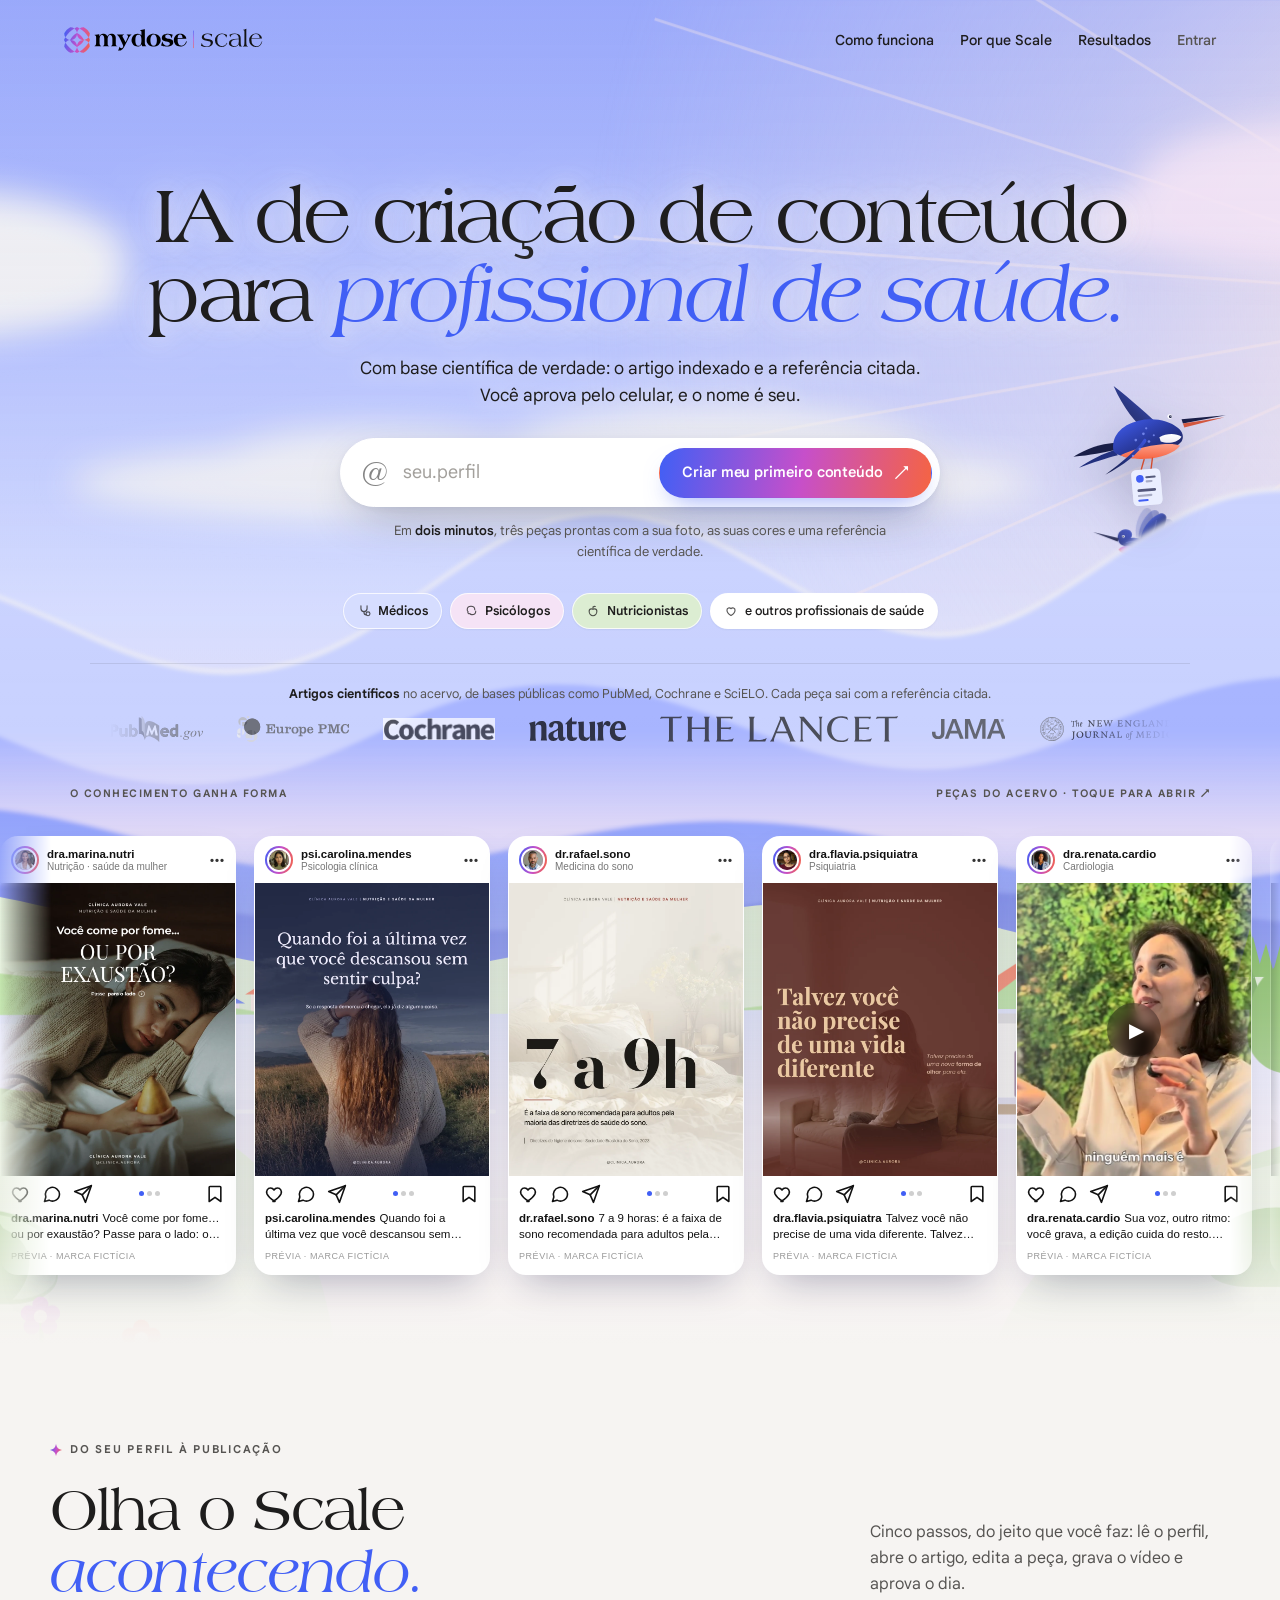
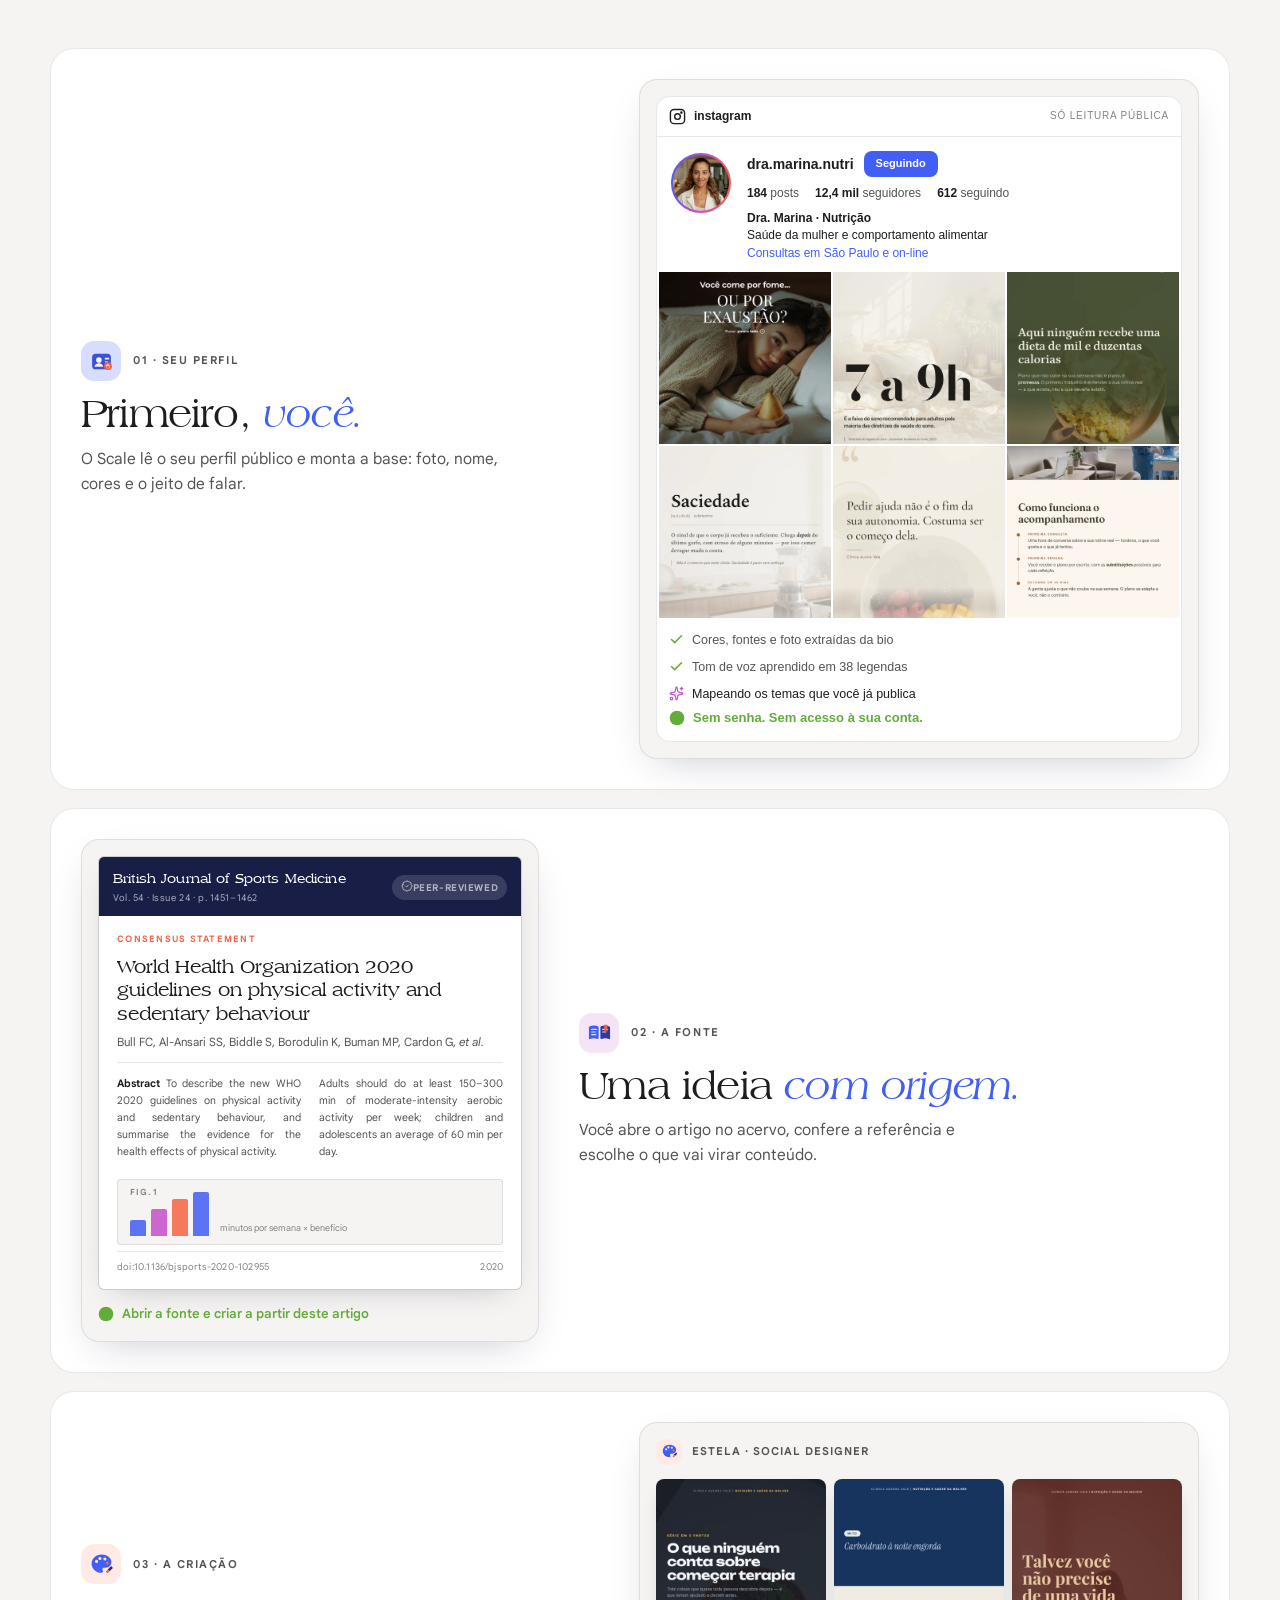
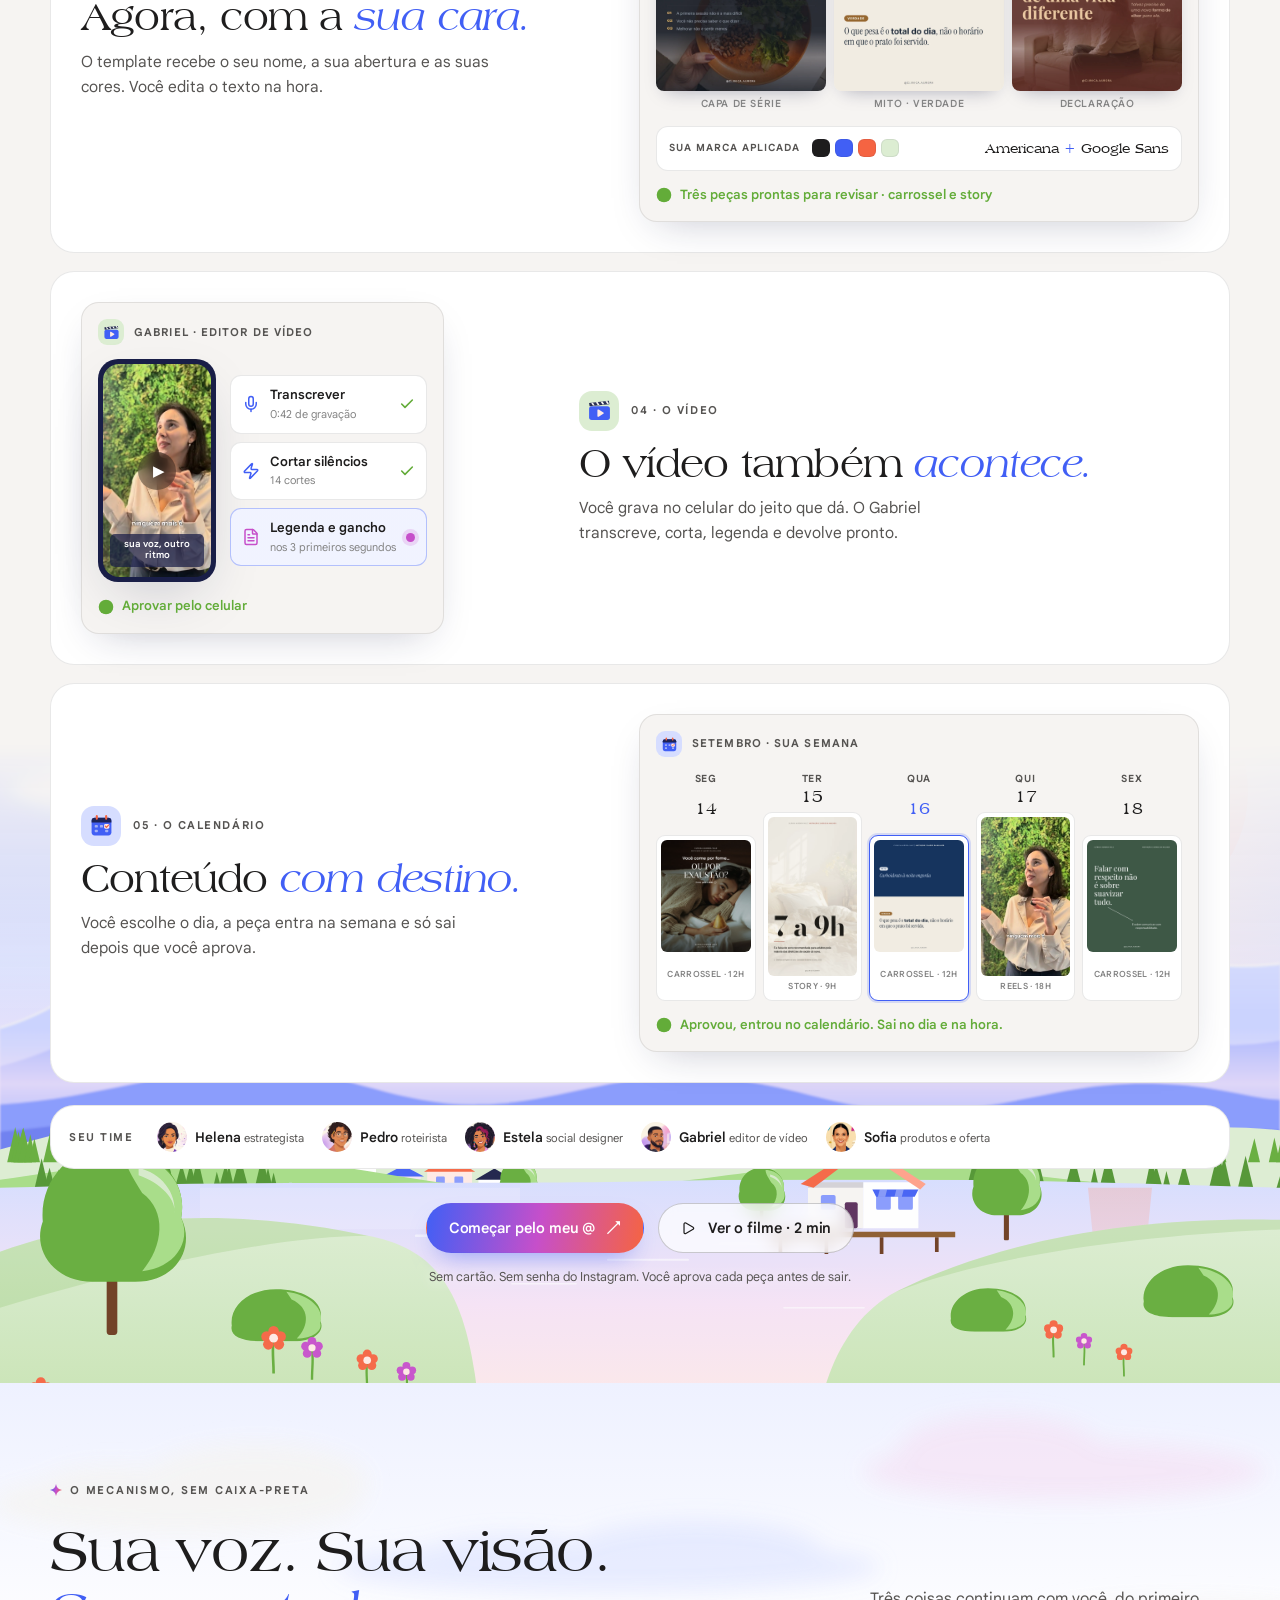
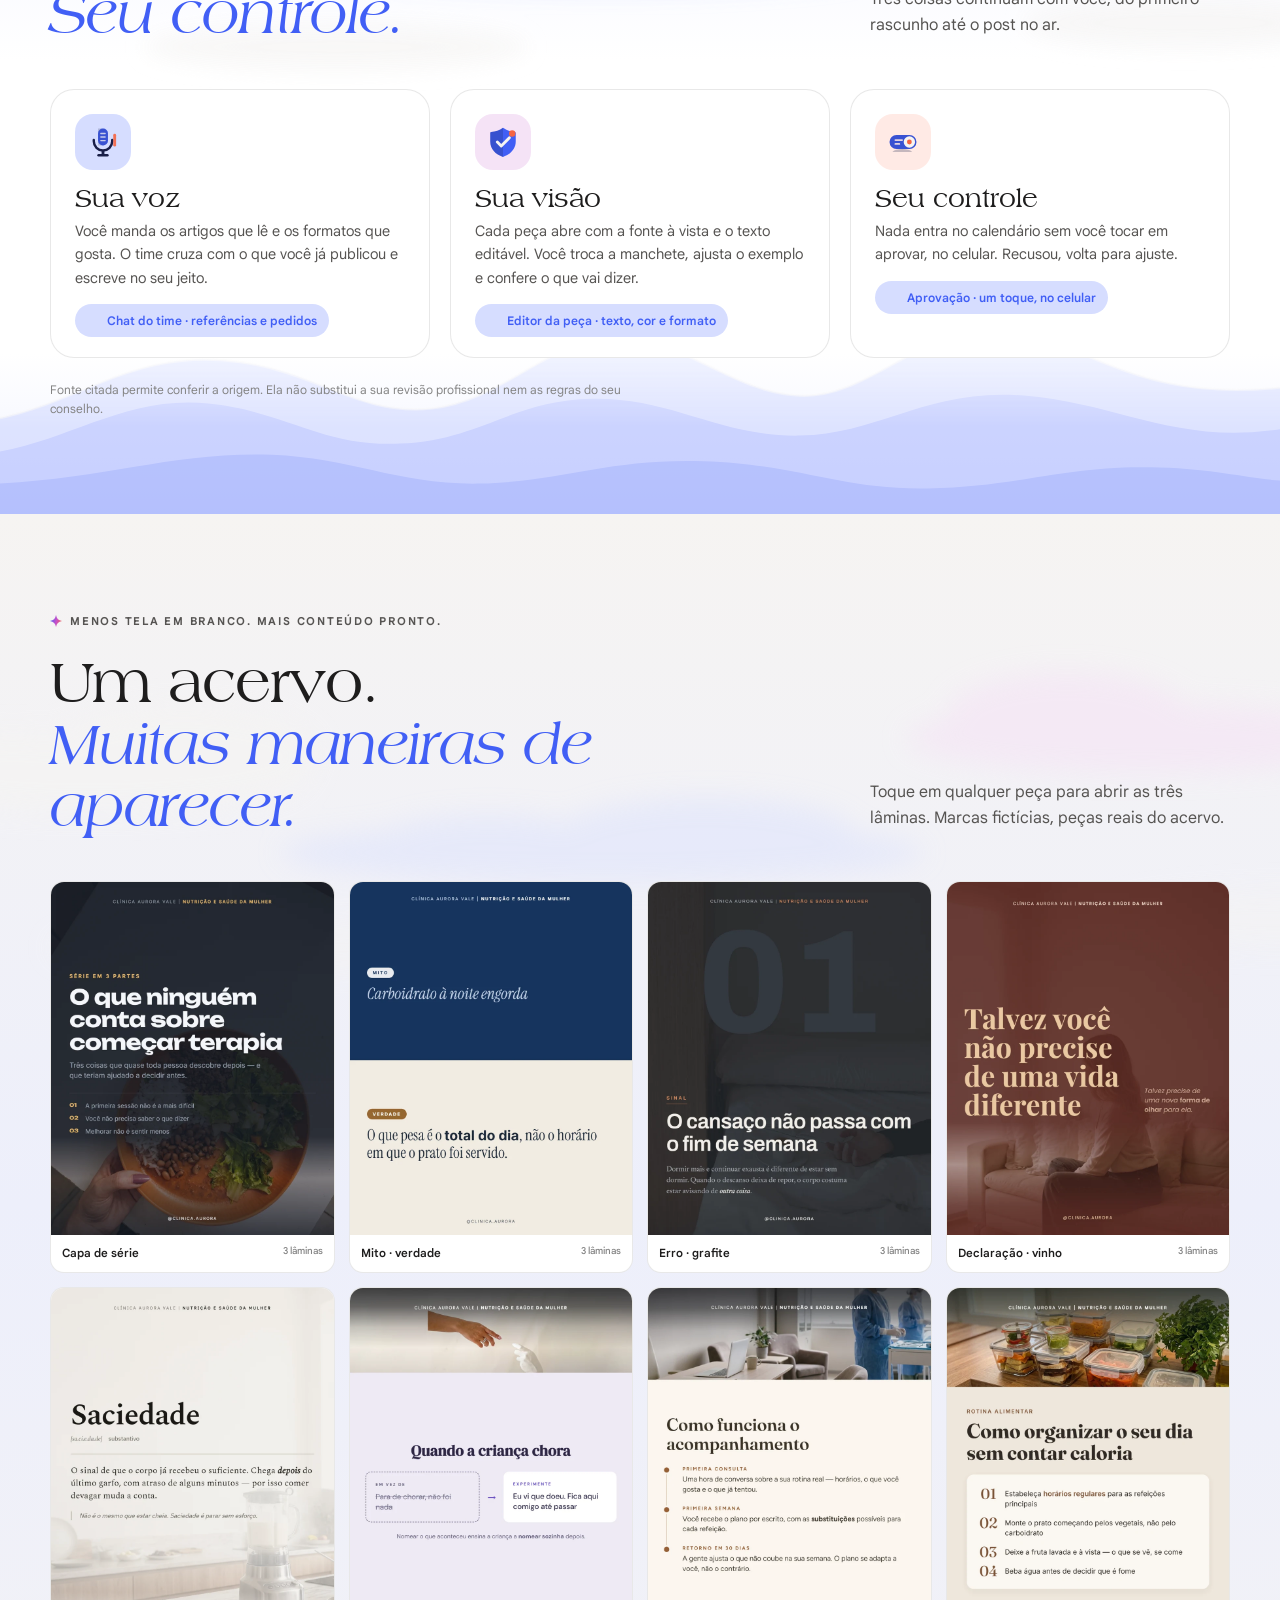
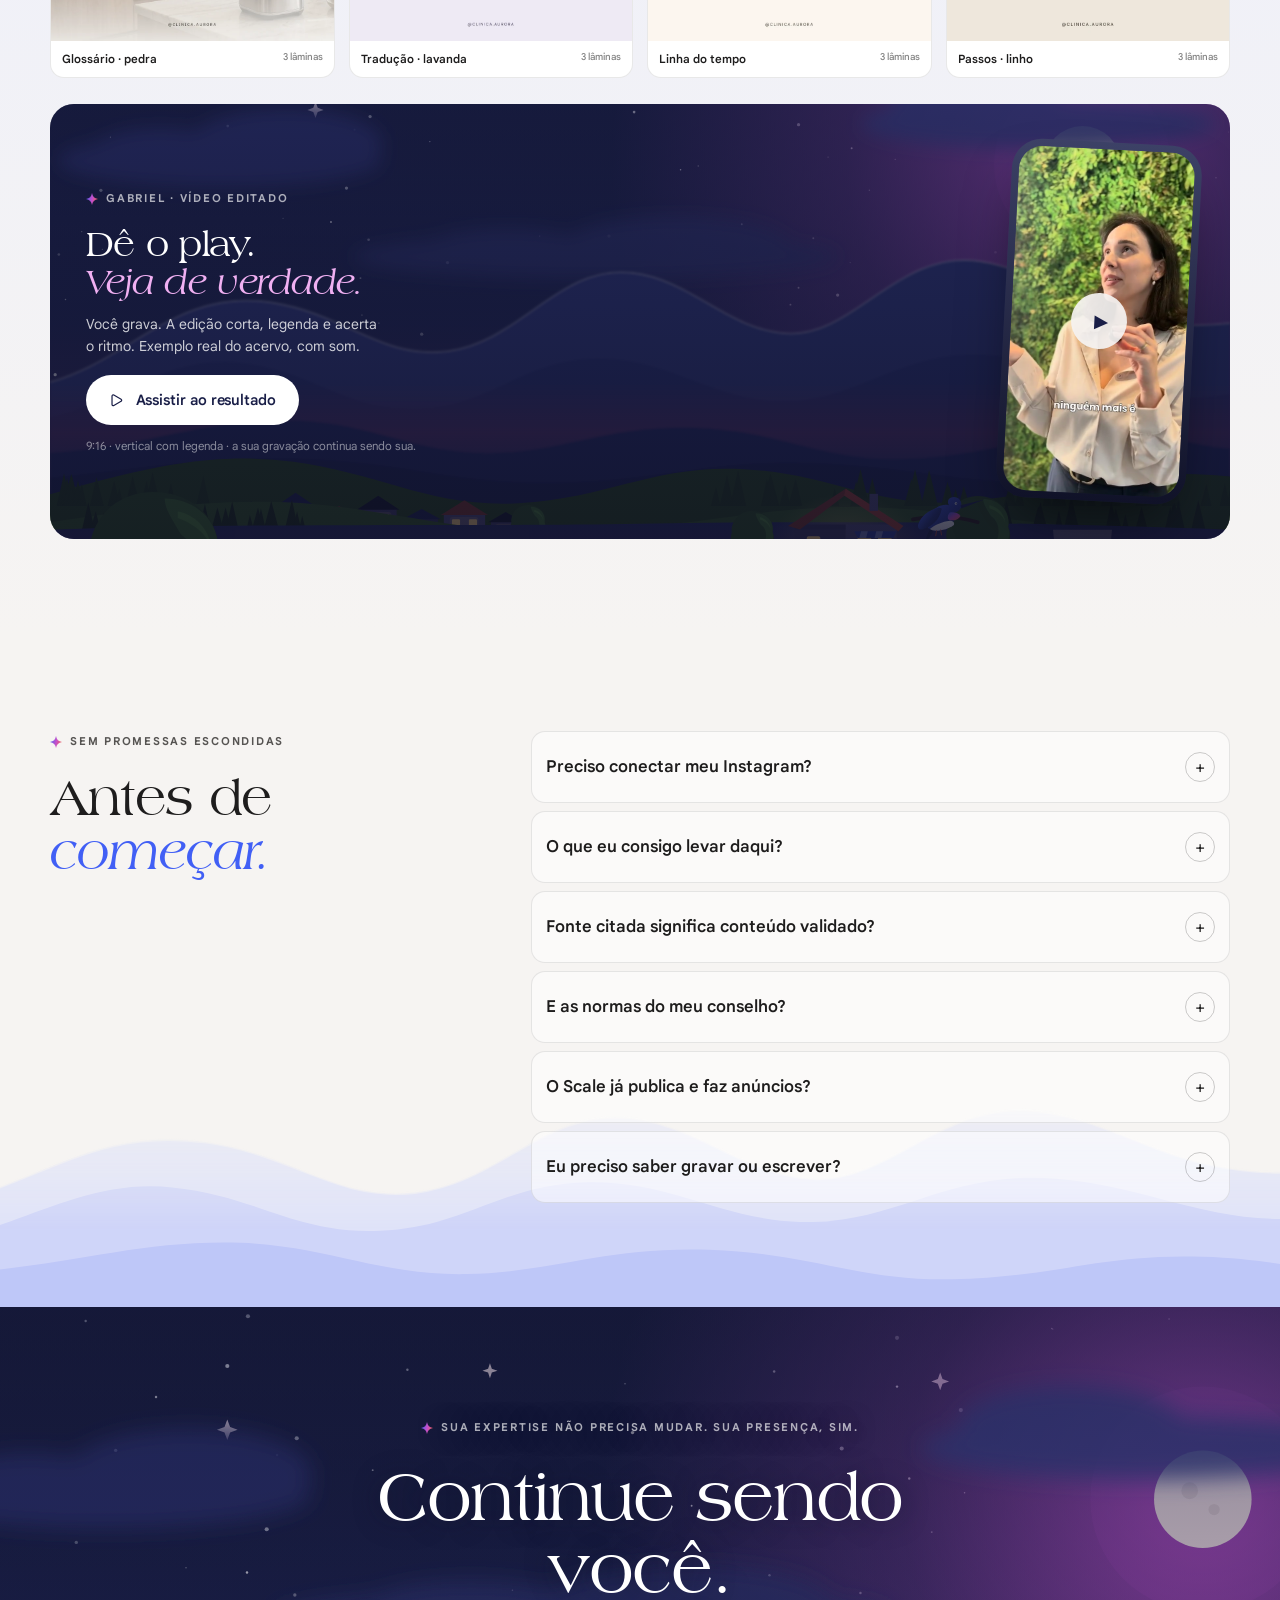
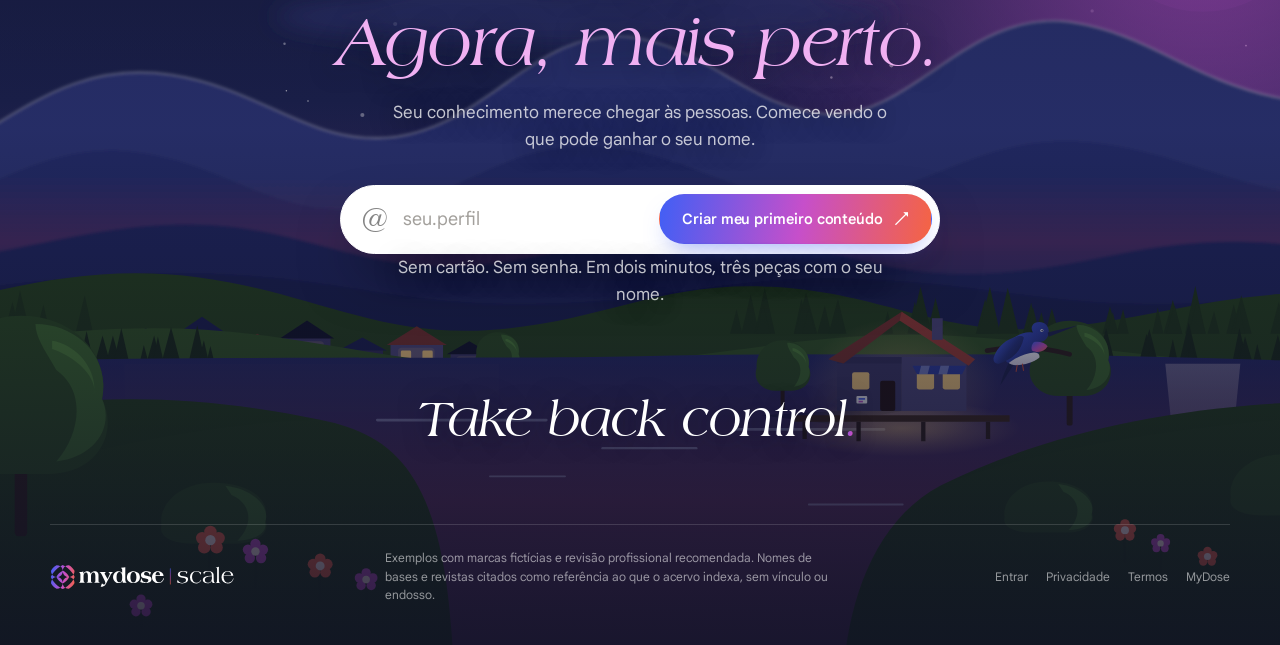
==== commit ea2ce6c8: "Titulo fixo, martim visivel fora do fluxo, sem o botao do topo Co-Authored-By: Claude Opus 5 (1M con" ====
--- a/index.html
+++ b/index.html
@@ -219,7 +219,7 @@
     <a href="#fonte" class="hide-m">Por que Scale</a>
     <a href="#resultados" class="hide-m">Resultados</a>
     <a href="https://scale.mydoseapp.com/login" class="nav-login" rel="noopener">Entrar</a>
-    <a href="#primeiro-passo" class="btn btn-ink btn-sm nav-cta" data-focus-entry>Ver com meu nome <span>↗</span></a>
+    
   </nav>
 </header>
 
@@ -290,9 +290,10 @@
 <g id="l-fore"><path fill="url(#fo)" d="M0 780 C140 730 300 726 460 760 C540 776 590 820 600 1000 H0 Z"/><path fill="#63AC39" opacity=".18" d="M0 780 C140 730 300 726 460 760 C360 760 200 790 0 850 Z"/><use href="#arvore" x="40" y="640" width="200" height="244"/><use href="#moita" x="280" y="820" width="130" height="72"/><use href="#flor" x="320" y="866" width="44" height="66"/><use href="#flor2" x="370" y="880" width="40" height="60"/><use href="#flor" x="440" y="896" width="38" height="58"/><use href="#flor2" x="490" y="912" width="36" height="54"/><use href="#flor" x="30" y="930" width="42" height="64"/><use href="#flor2" x="250" y="940" width="36" height="54"/></g>
 </svg></div>
   <div class="wrap">
-        <h1 id="h1">IA de <span class="tw" id="tw" data-phrases="criação de conteúdo|edição de vídeo|marketing|criação de comunidade">criação de conteúdo</span><span class="caret" aria-hidden="true"></span><br> para <em>profissional de saúde.</em></h1>
+        <h1 id="h1" class="tw-static">IA de criação de conteúdo <br>para <em>profissional de saúde.</em></h1>
     <p class="hero-sub">Com base científica de verdade: o artigo indexado e a referência citada. <br>Você aprova pelo celular, e o nome é seu.</p>
 
+    <span class="hero-bird" aria-hidden="true"><svg viewBox="0 0 240 200"><use href="#mt-peca"/></svg></span>
     <form id="primeiro-passo" class="entry" novalidate>
       <label for="profile-input" class="sr-only">Seu @ do Instagram</label>
       <span class="at" aria-hidden="true">@</span>
@@ -312,7 +313,7 @@
       <li class="dim"><svg viewBox="0 0 16 16" aria-hidden="true"><path d="M8 13.2s-4.6-2.7-4.6-6A2.6 2.6 0 0 1 8 5.4a2.6 2.6 0 0 1 4.6 1.8c0 3.3-4.6 6-4.6 6Z" fill="none" stroke="currentColor" stroke-width="1.3" stroke-linejoin="round"/></svg>e outros profissionais de saúde</li>
     </ul>
 
-    <hr class="hero-hr" aria-hidden="true">
+    <span class="hero-bird-m" aria-hidden="true"><svg viewBox="0 0 240 200"><use href="#mt-pousado"/></svg></span><hr class="hero-hr" aria-hidden="true">
     <div class="bases" aria-label="Bases científicas que o Scale consulta">
       <p><b>Artigos científicos</b> no acervo, de bases públicas como PubMed, Cochrane e SciELO. Cada peça sai com a referência citada.</p>
       <div class="bases-win"><div class="bases-trilho">
@@ -558,7 +559,7 @@
 
 <dialog id="viewer" aria-labelledby="viewer-title">
   <div class="modal">
-    <header><div><span class="eyebrow" id="viewer-kind">Carrossel</span><h2 id="viewer-title">Editorial sage</h2></div><button class="close" id="close-viewer" aria-label="Fechar">✕</button></header>
+    <header><div><span class="eyebrow" id="viewer-kind">Carrossel</span><h2 id="viewer-title">Editorial sage</h2></div><div class="viewer-nav"><button data-lamina="-1" aria-label="Lâmina anterior">←</button><button data-lamina="1" aria-label="Próxima lâmina">→</button><button class="close" id="close-viewer" aria-label="Fechar">✕</button></div></header>
     <div class="body"><img id="result-image" alt="" hidden><video id="result-video" controls playsinline preload="metadata" hidden></video></div>
     <small id="source-note">Peça real do acervo de templates. Marca fictícia de demonstração.</small>
   </div>
--- a/site.css
+++ b/site.css
@@ -764,3 +764,29 @@
   .equipe{gap:8px 14px;padding:14px}
   .equipe li{font-size:12.5px}
 }
+
+/* setas do visualizador de peças */
+.viewer-nav{display:flex;gap:8px;align-items:center;flex:none}
+.viewer-nav button{width:40px;height:40px;border-radius:50%;background:#fff;border:1px solid var(--line);font-size:16px;color:var(--ink);display:grid;place-items:center}
+.viewer-nav button:hover{border-color:var(--ink)}
+
+/* ---------- título fixo: sem altura reservada para a digitação ---------- */
+.hero h1{min-height:0}
+.hero h1 .caret{display:none}
+
+/* ---------- martim no hero: fora do fluxo, não empurra nada ---------- */
+.hero .wrap{position:relative}
+.hero-bird{position:absolute;right:-8px;top:34%;width:clamp(120px,13vw,190px);pointer-events:none;filter:drop-shadow(0 18px 22px rgba(25,30,71,.26));animation:voa 6s ease-in-out infinite}
+.hero-bird svg{width:100%;height:auto;display:block}
+@keyframes voa{50%{transform:translateY(-9px)}}
+@media (max-width:1180px){.hero-bird{right:-24px;top:30%;width:130px}}
+@media (max-width:640px){.hero-bird{display:none}}
+@media (prefers-reduced-motion:reduce){.hero-bird{animation:none}}
+
+/* martim pousado na linha divisória: só no celular, onde não há texto ao lado */
+.hero-bird-m{display:none}
+@media (max-width:640px){
+  .hero-bird-m{display:block;position:absolute;right:16px;width:64px;margin-top:6px;pointer-events:none;filter:drop-shadow(0 6px 8px rgba(25,30,71,.18))}
+  .hero-bird-m svg{width:100%;height:auto;display:block}
+  .hero-hr{margin-top:54px}
+}
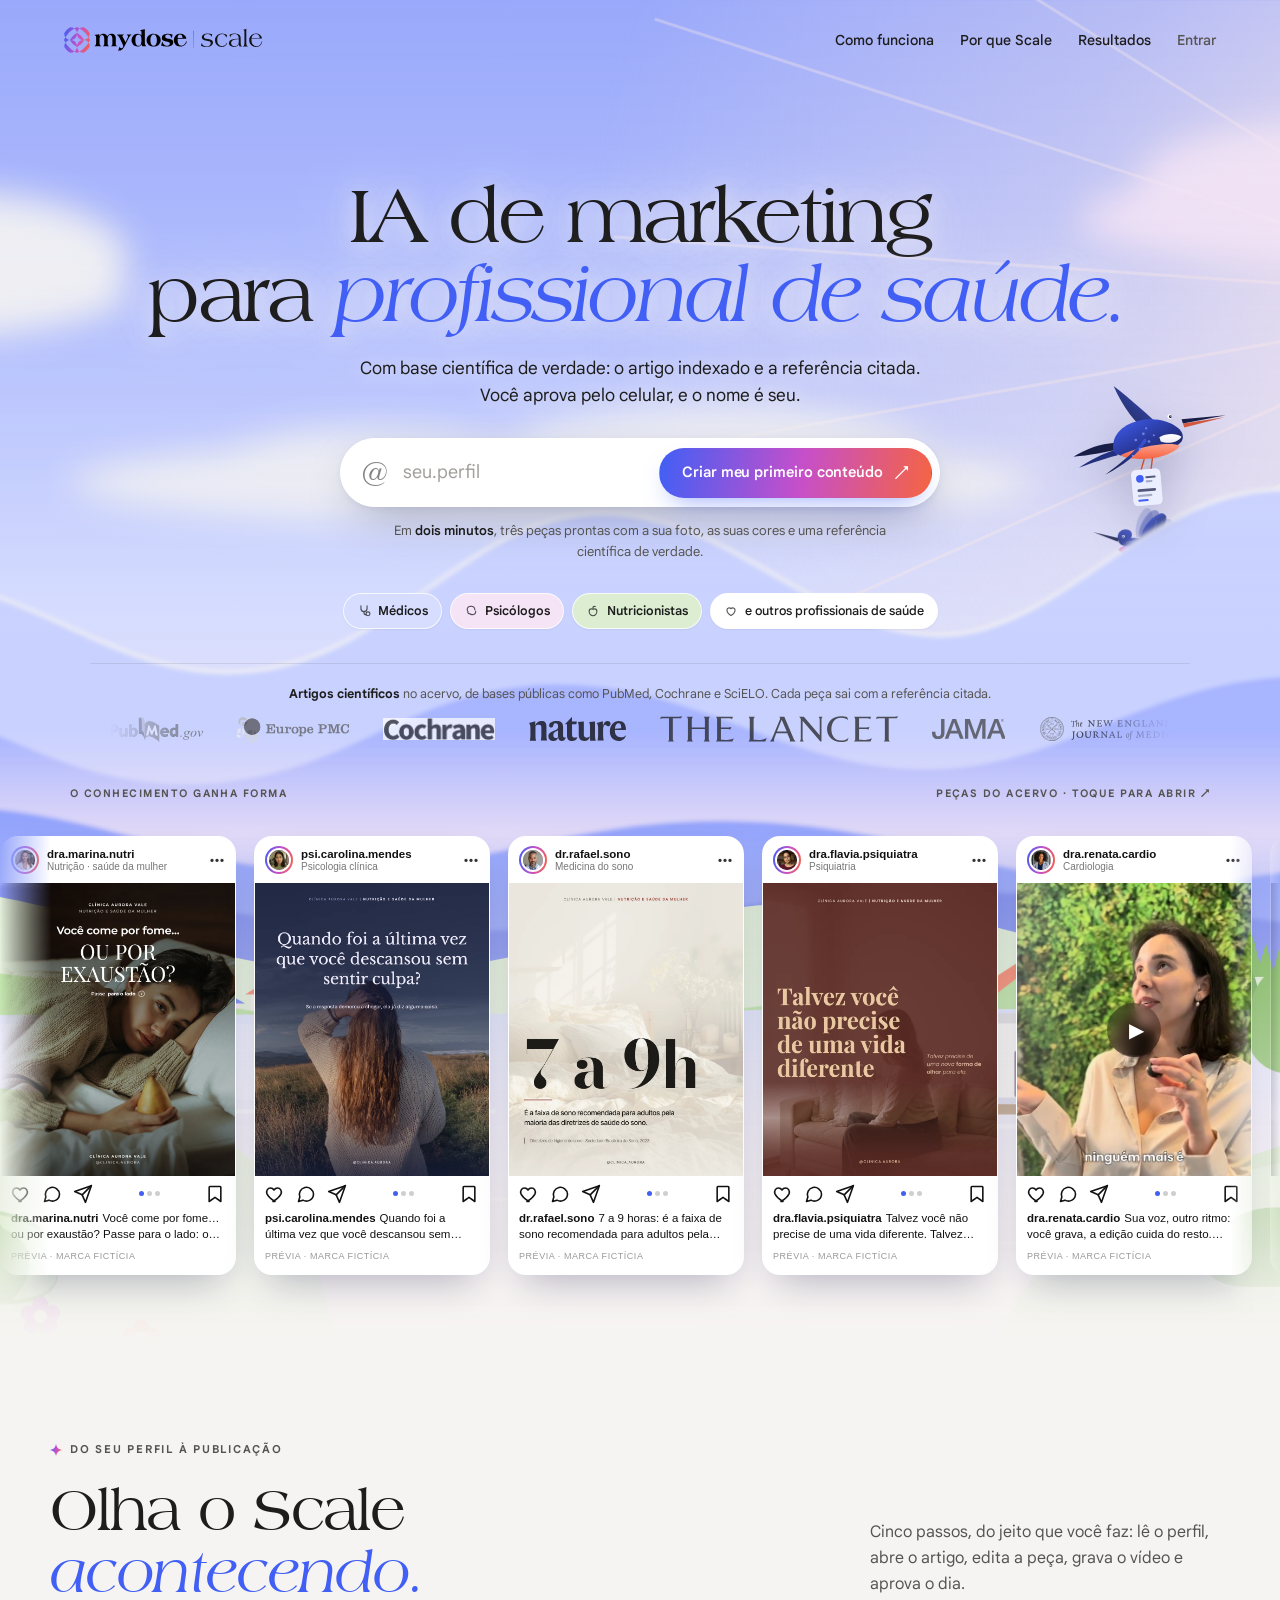
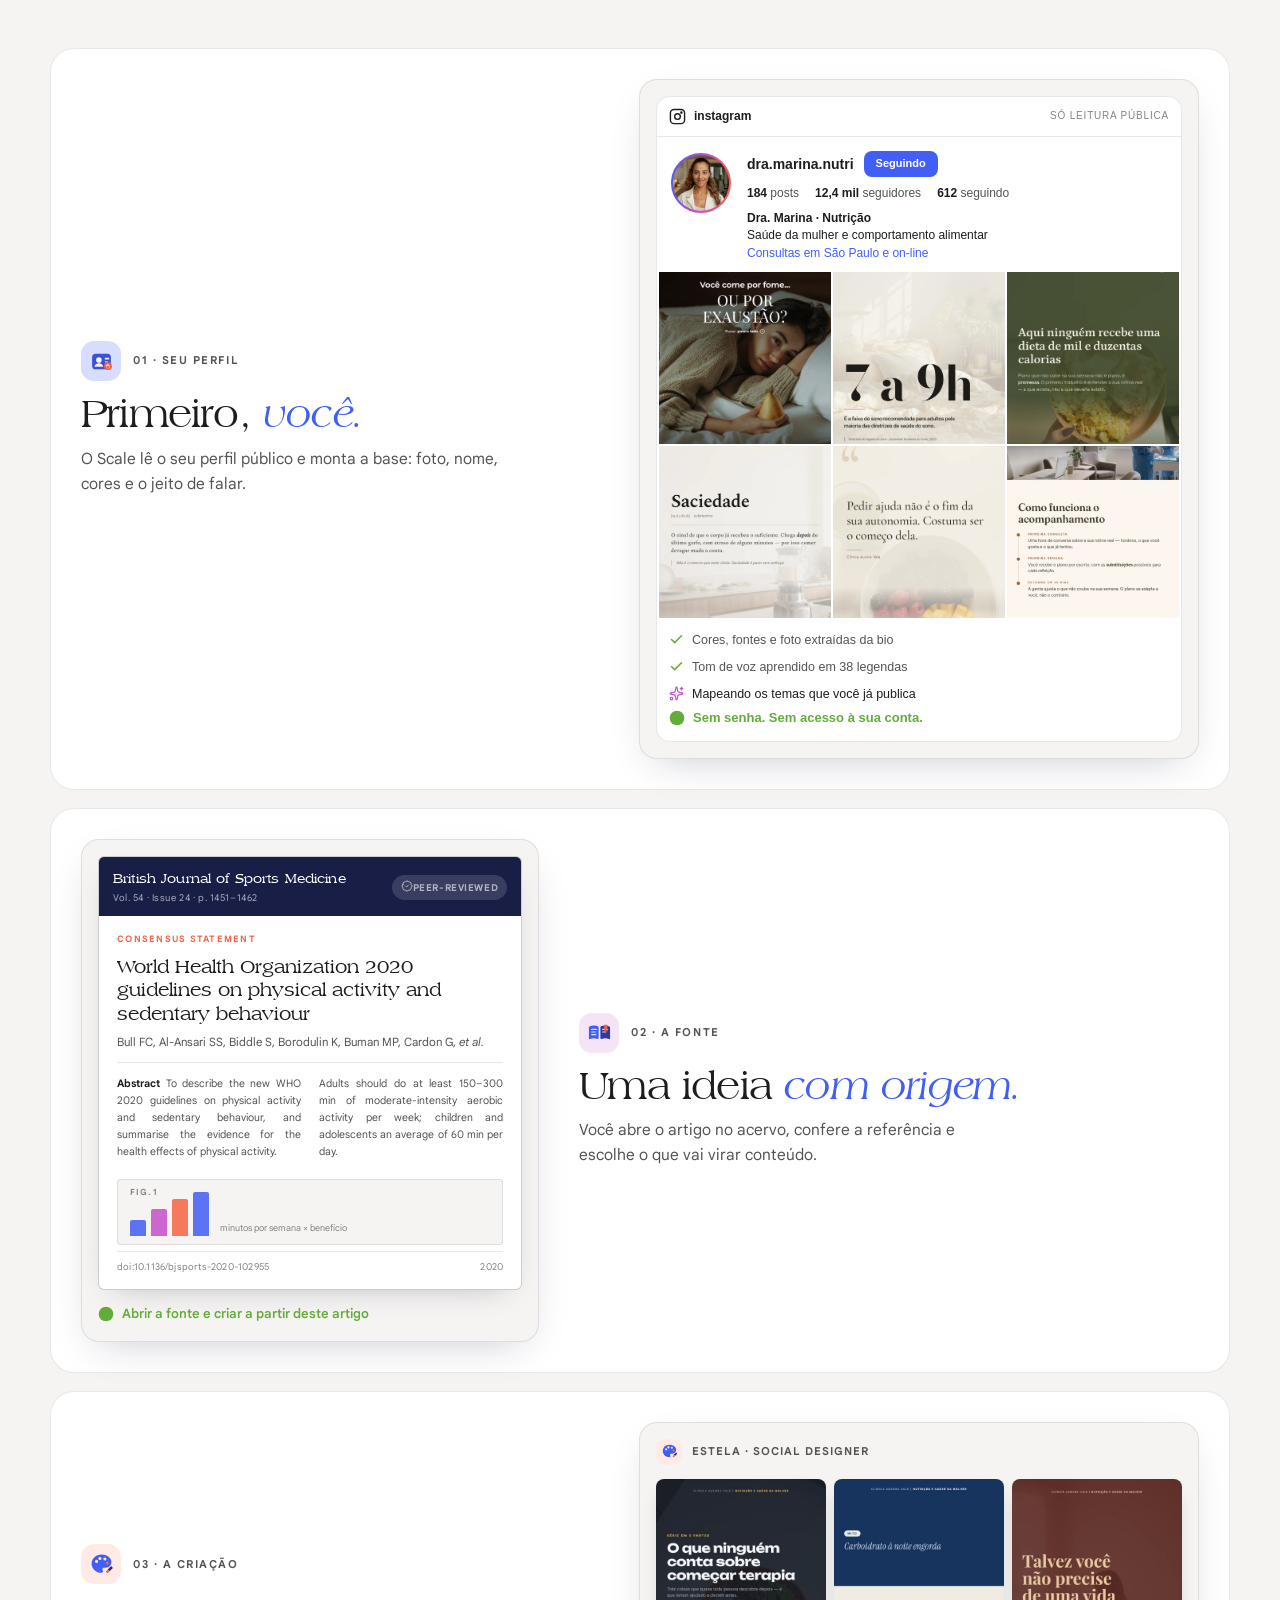
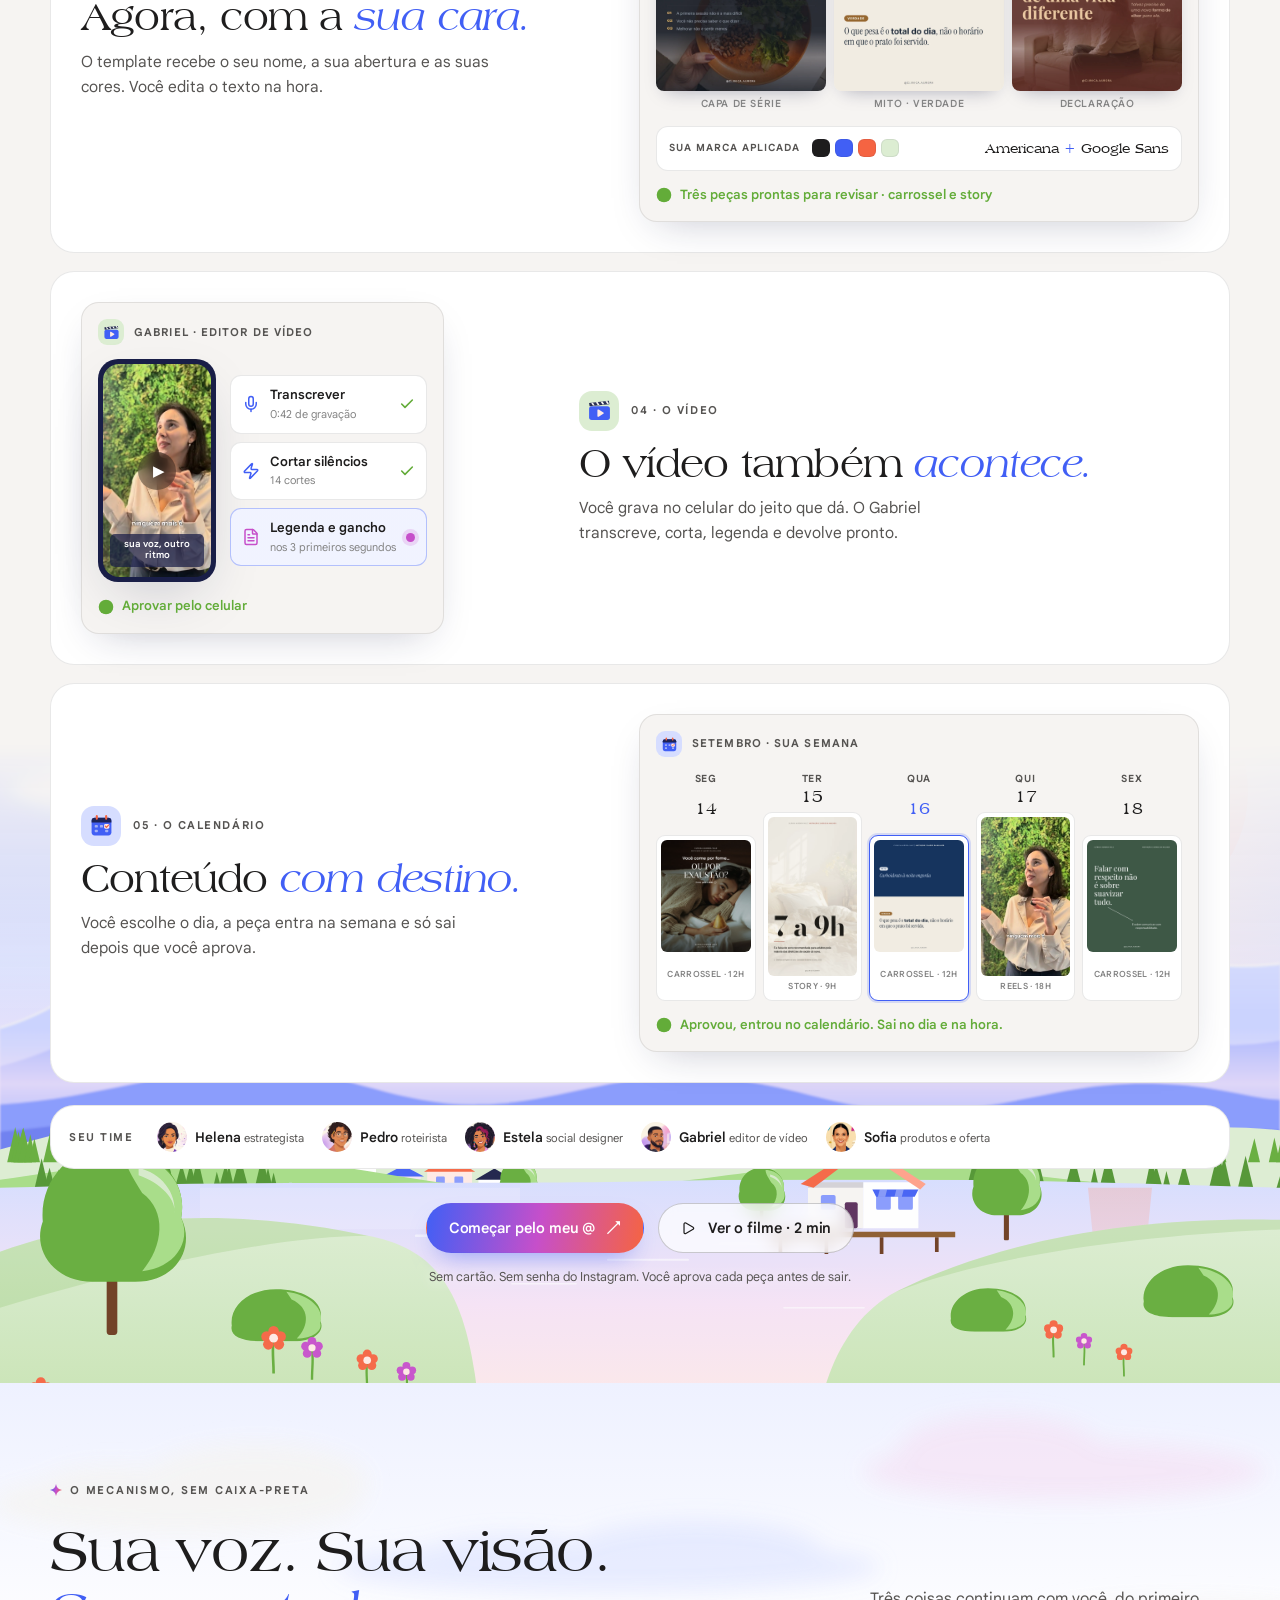
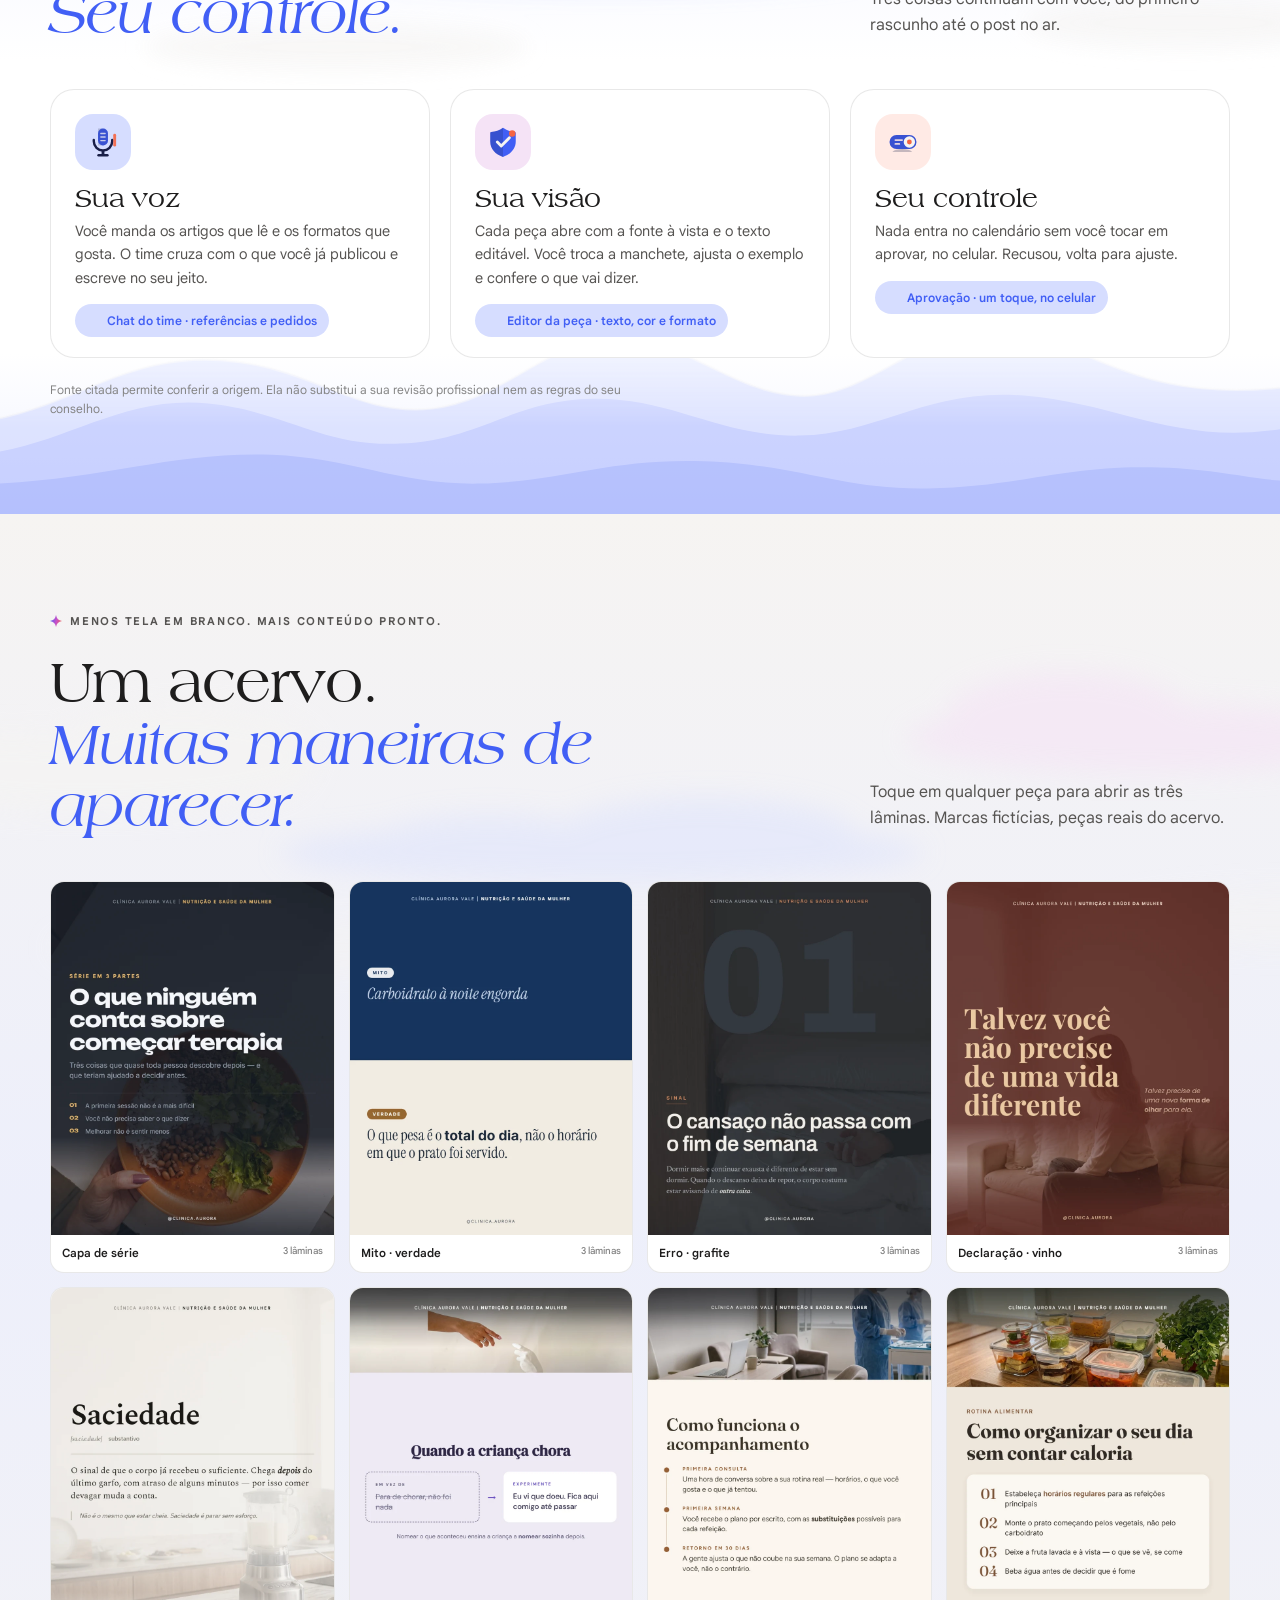
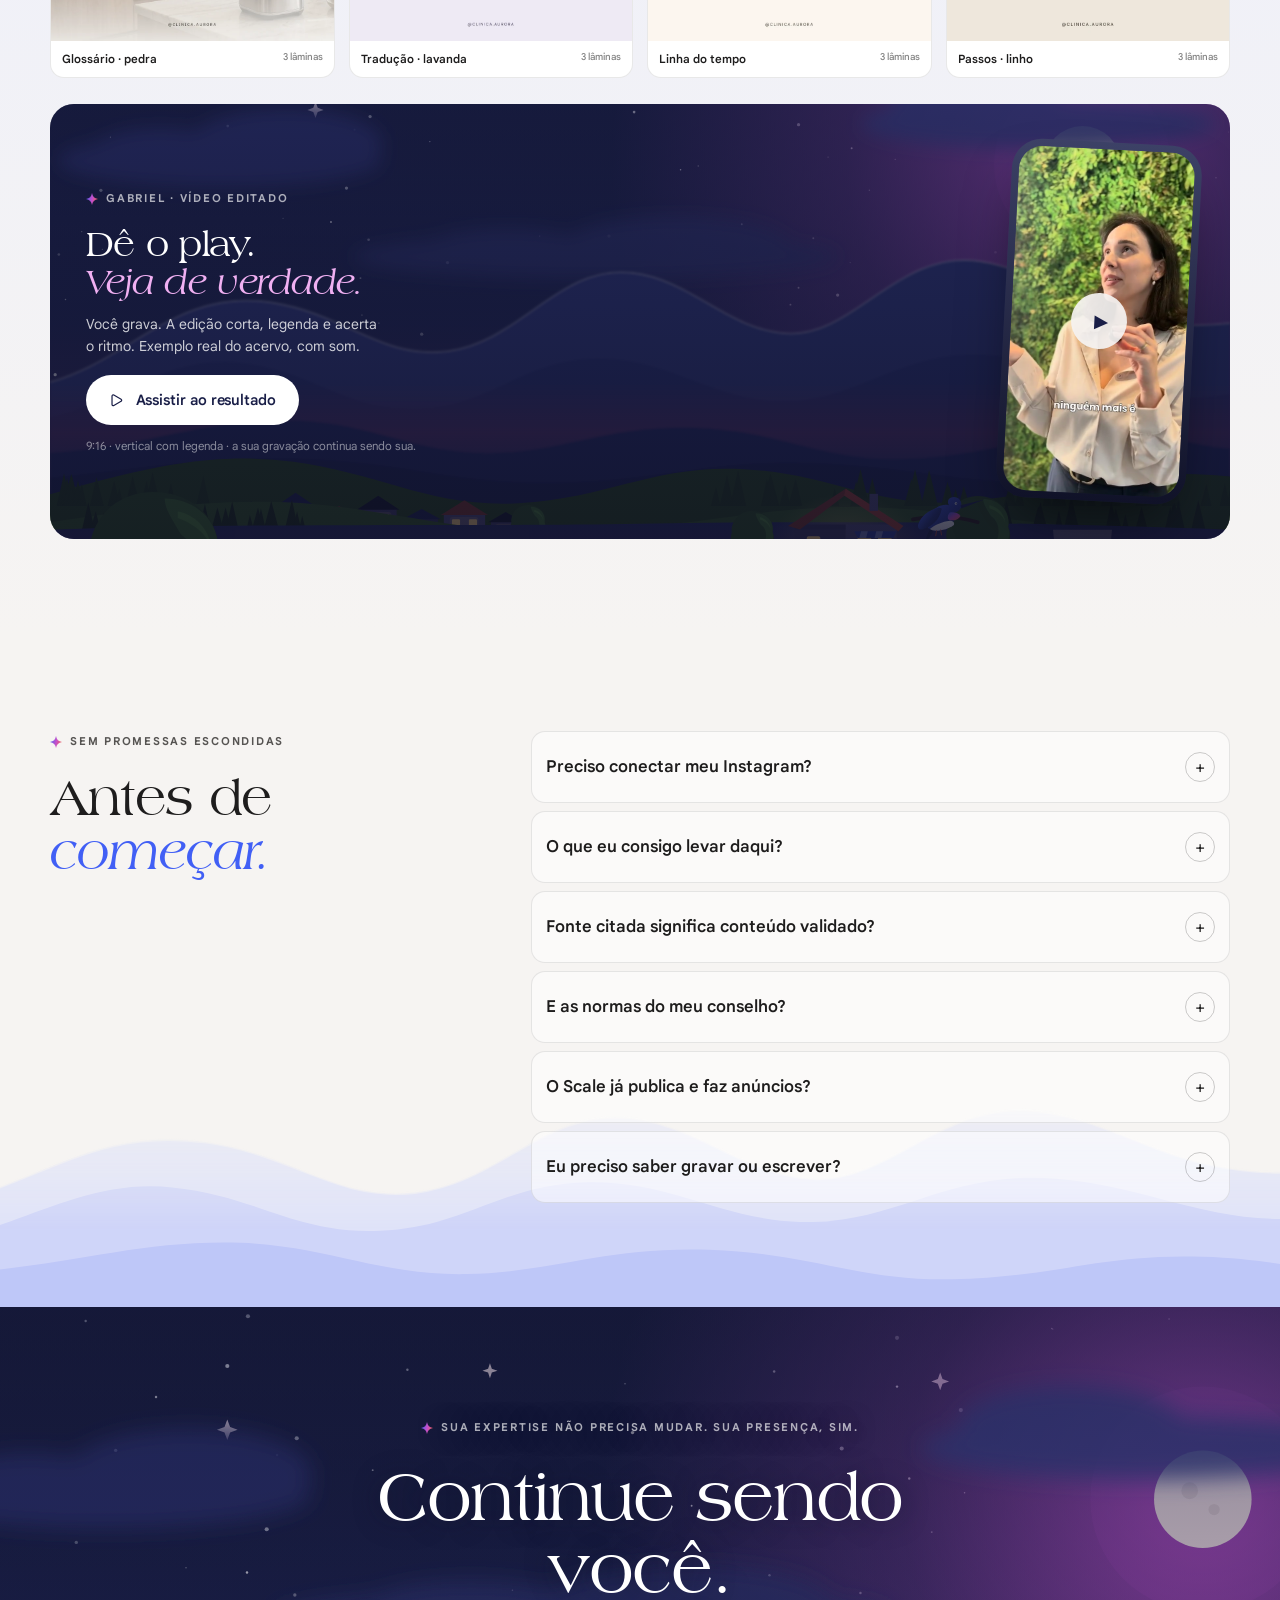
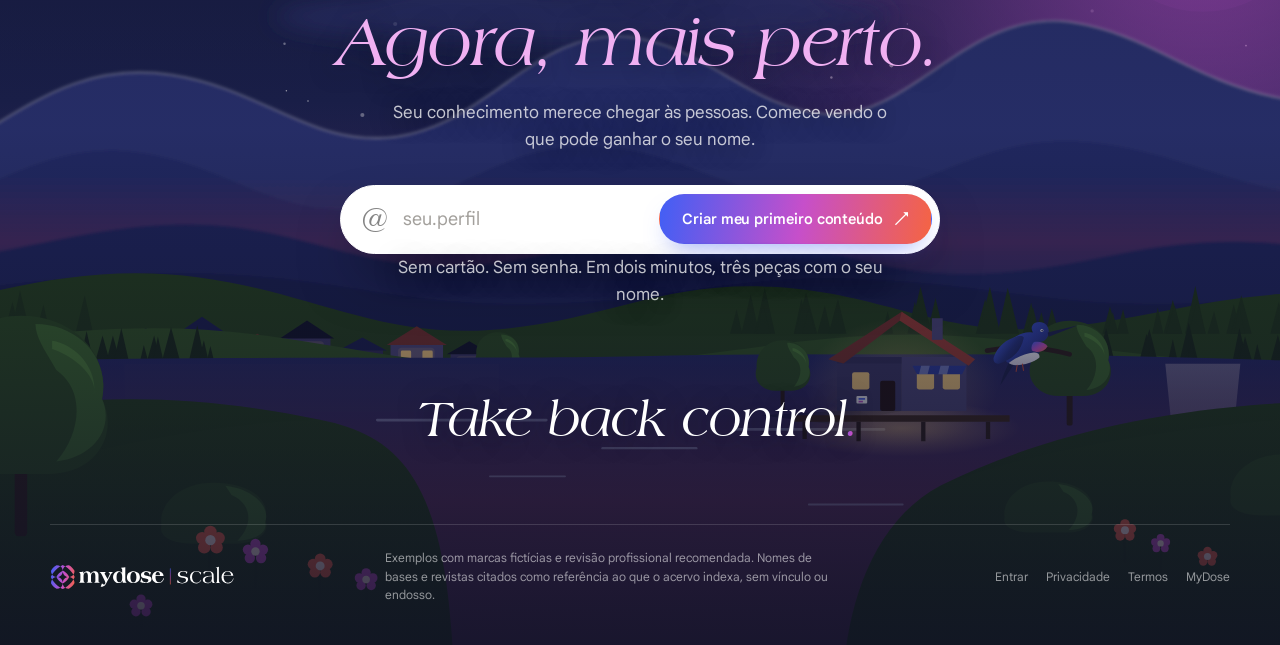
==== commit 3cd99dad: "H1 volta a ser IA de marketing para profissional de saude Co-Authored-By: Claude Opus 5 (1M context)" ====
--- a/index.html
+++ b/index.html
@@ -3,12 +3,12 @@
 <head>
 <meta charset="utf-8">
 <meta name="viewport" content="width=device-width,initial-scale=1">
-<title>MyDose Scale · IA de criação de conteúdo para profissional de saúde</title>
-<meta name="description" content="IA de criação de conteúdo para profissional de saúde. Com base científica de verdade: o artigo indexado e a referência citada. Você aprova pelo celular, e o nome é seu.">
+<title>MyDose Scale · IA de marketing para profissional de saúde</title>
+<meta name="description" content="IA de marketing para profissional de saúde. Com base científica de verdade: o artigo indexado e a referência citada. Você aprova pelo celular, e o nome é seu.">
 <meta name="theme-color" content="#F6F4F2">
 <link rel="icon" href="assets/symbol.svg" type="image/svg+xml">
 <meta name="robots" content="noindex">
-<meta property="og:title" content="MyDose Scale · IA de criação de conteúdo para profissional de saúde">
+<meta property="og:title" content="MyDose Scale · IA de marketing para profissional de saúde">
 <meta property="og:description" content="Você coloca o seu @. Em dois minutos, três peças prontas com a sua foto, as suas cores e uma referência científica de verdade.">
 <meta property="og:image" content="https://scale.mydoseapp.com/assets/reel-poster.jpg">
 <meta property="og:locale" content="pt_BR">
@@ -290,7 +290,7 @@
 <g id="l-fore"><path fill="url(#fo)" d="M0 780 C140 730 300 726 460 760 C540 776 590 820 600 1000 H0 Z"/><path fill="#63AC39" opacity=".18" d="M0 780 C140 730 300 726 460 760 C360 760 200 790 0 850 Z"/><use href="#arvore" x="40" y="640" width="200" height="244"/><use href="#moita" x="280" y="820" width="130" height="72"/><use href="#flor" x="320" y="866" width="44" height="66"/><use href="#flor2" x="370" y="880" width="40" height="60"/><use href="#flor" x="440" y="896" width="38" height="58"/><use href="#flor2" x="490" y="912" width="36" height="54"/><use href="#flor" x="30" y="930" width="42" height="64"/><use href="#flor2" x="250" y="940" width="36" height="54"/></g>
 </svg></div>
   <div class="wrap">
-        <h1 id="h1" class="tw-static">IA de criação de conteúdo <br>para <em>profissional de saúde.</em></h1>
+        <h1 id="h1" class="tw-static">IA de marketing <br>para <em>profissional de saúde.</em></h1>
     <p class="hero-sub">Com base científica de verdade: o artigo indexado e a referência citada. <br>Você aprova pelo celular, e o nome é seu.</p>
 
     <span class="hero-bird" aria-hidden="true"><svg viewBox="0 0 240 200"><use href="#mt-peca"/></svg></span>
--- a/site.css
+++ b/site.css
@@ -740,16 +740,30 @@
 
 /* ---------- mobile compacto, como no preview ---------- */
 @media (max-width:640px){
-  .hero{padding-top:96px}
-  .hero h1{font-size:clamp(32px,9.2vw,42px);margin:0 auto 14px;min-height:3.2em;letter-spacing:-.03em}
-  .hero-sub{font-size:14.5px;line-height:1.5}
+  /* primeira tela do celular: título, campo, públicos, logos e o começo das peças */
+  .hero{padding-top:74px}
+  .hero h1{font-size:clamp(26px,7.4vw,34px);margin:0 auto 10px;min-height:0;letter-spacing:-.03em;line-height:1.06}
+  .hero-sub{font-size:13px;line-height:1.45;padding:0 4px}
   .hero-sub br{display:none}
-  .entry{margin-top:20px}
-  .hero-note{font-size:12px;margin-top:10px}
-  .publicos{margin-top:18px;gap:6px}
-  .publicos li{font-size:11.5px;padding:5px 10px}
-  .hero-hr{margin-top:22px}
-  .bases p{font-size:11.5px}
+  .entry{margin-top:14px;padding:6px;border-radius:20px;gap:4px}
+  .entry input{padding:9px 12px;font-size:15.5px}
+  .entry .btn{min-height:44px;font-size:13.5px}
+  .hero-note{font-size:11.5px;margin-top:8px;line-height:1.45}
+  .publicos{margin-top:12px;gap:5px}
+  .publicos li{font-size:11px;padding:4px 9px;gap:5px}
+  .publicos svg{width:12px;height:12px}
+  .hero-hr{margin-top:34px}
+  .hero .bases{margin-top:10px}
+  .bases{padding:0 16px}
+  .bases p{font-size:11px;line-height:1.45}
+  .bases-grupo li{height:20px}
+  .bases-grupo img{height:calc(20px * var(--e,1))}
+  .bases-win{margin-top:8px}
+  .proof-label{margin:18px auto 8px}
+  .reel{padding:4px 0 34px}
+  .ig-post{flex:0 0 172px}
+  .ig-midia img{object-position:50% 28%}
+  .ig-legenda{-webkit-line-clamp:2}
   .section{padding:52px 0}
   .section-head h2{font-size:32px}
   .section-head>p{font-size:14.5px;margin-top:12px}
@@ -786,7 +800,7 @@
 /* martim pousado na linha divisória: só no celular, onde não há texto ao lado */
 .hero-bird-m{display:none}
 @media (max-width:640px){
-  .hero-bird-m{display:block;position:absolute;right:16px;width:64px;margin-top:6px;pointer-events:none;filter:drop-shadow(0 6px 8px rgba(25,30,71,.18))}
+  .hero-bird-m{display:block;position:absolute;right:14px;width:54px;margin-top:2px;pointer-events:none;filter:drop-shadow(0 6px 8px rgba(25,30,71,.18))}
   .hero-bird-m svg{width:100%;height:auto;display:block}
   .hero-hr{margin-top:54px}
 }
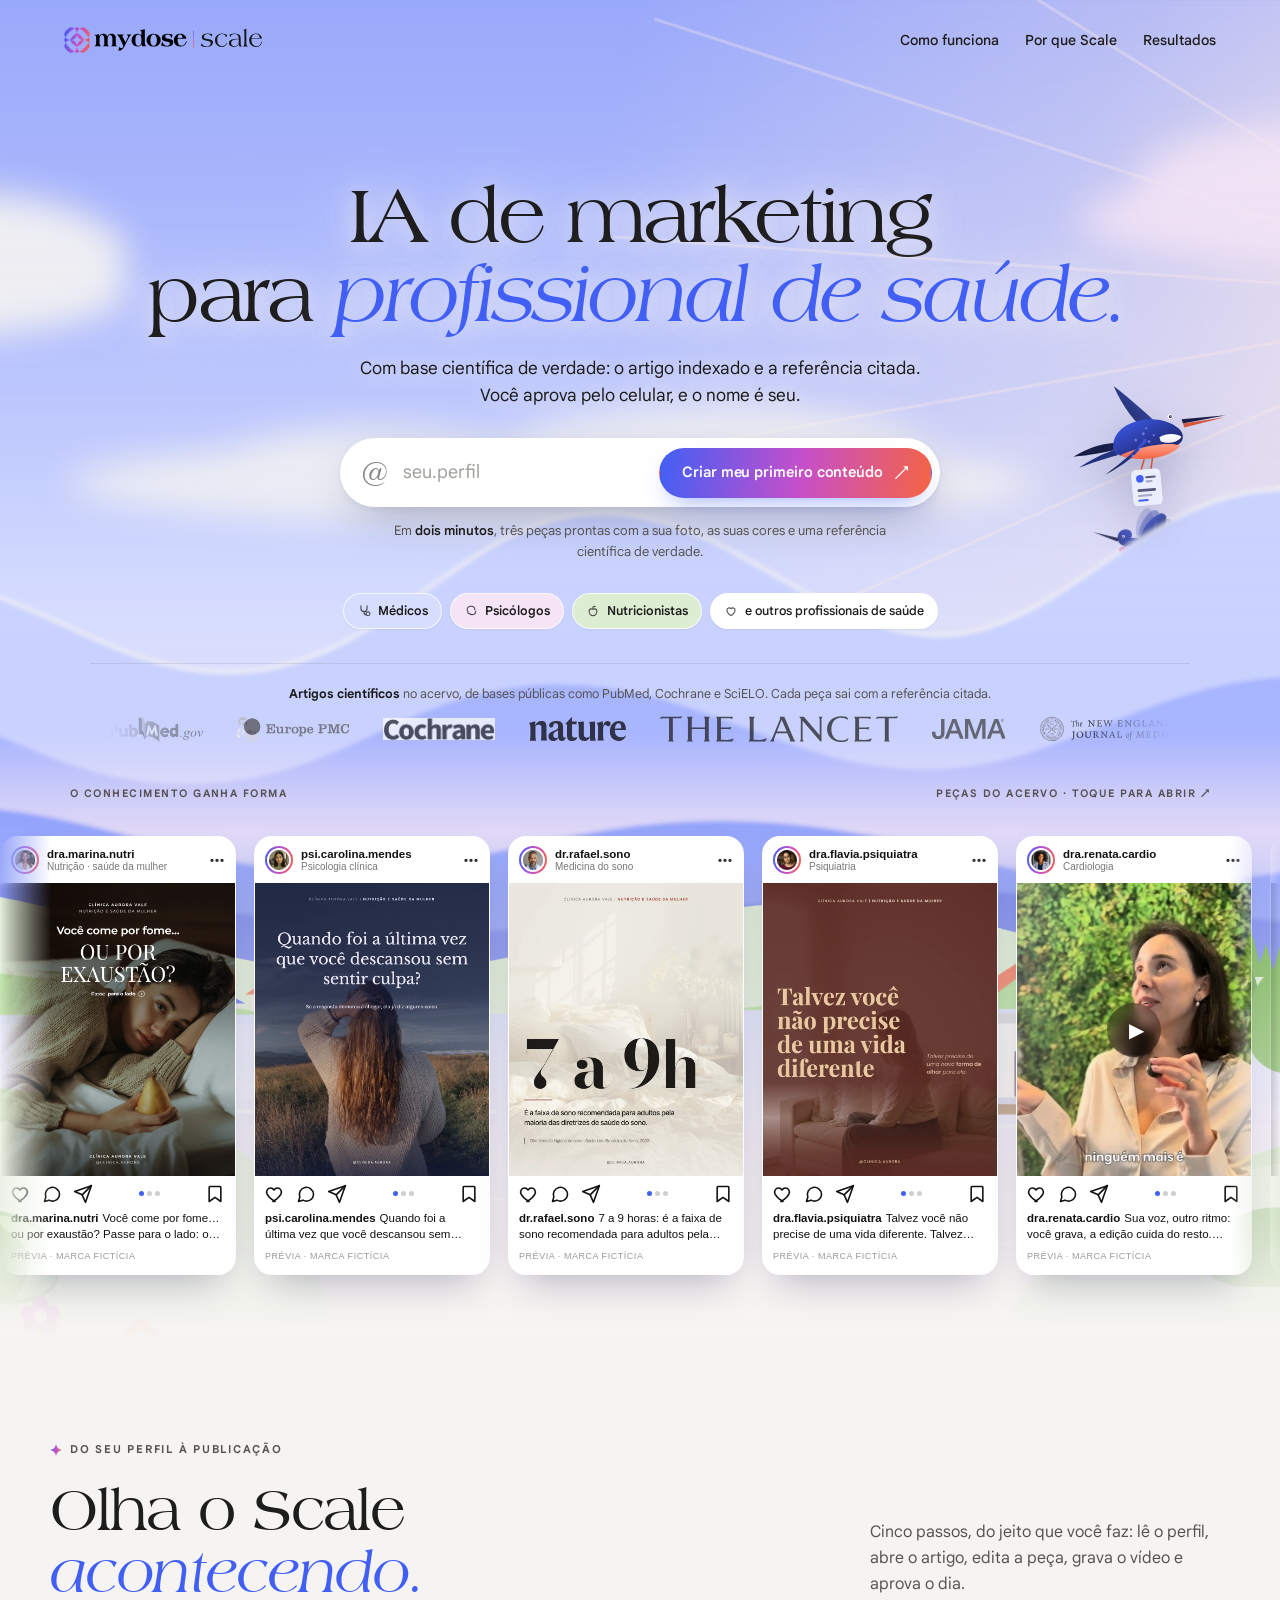
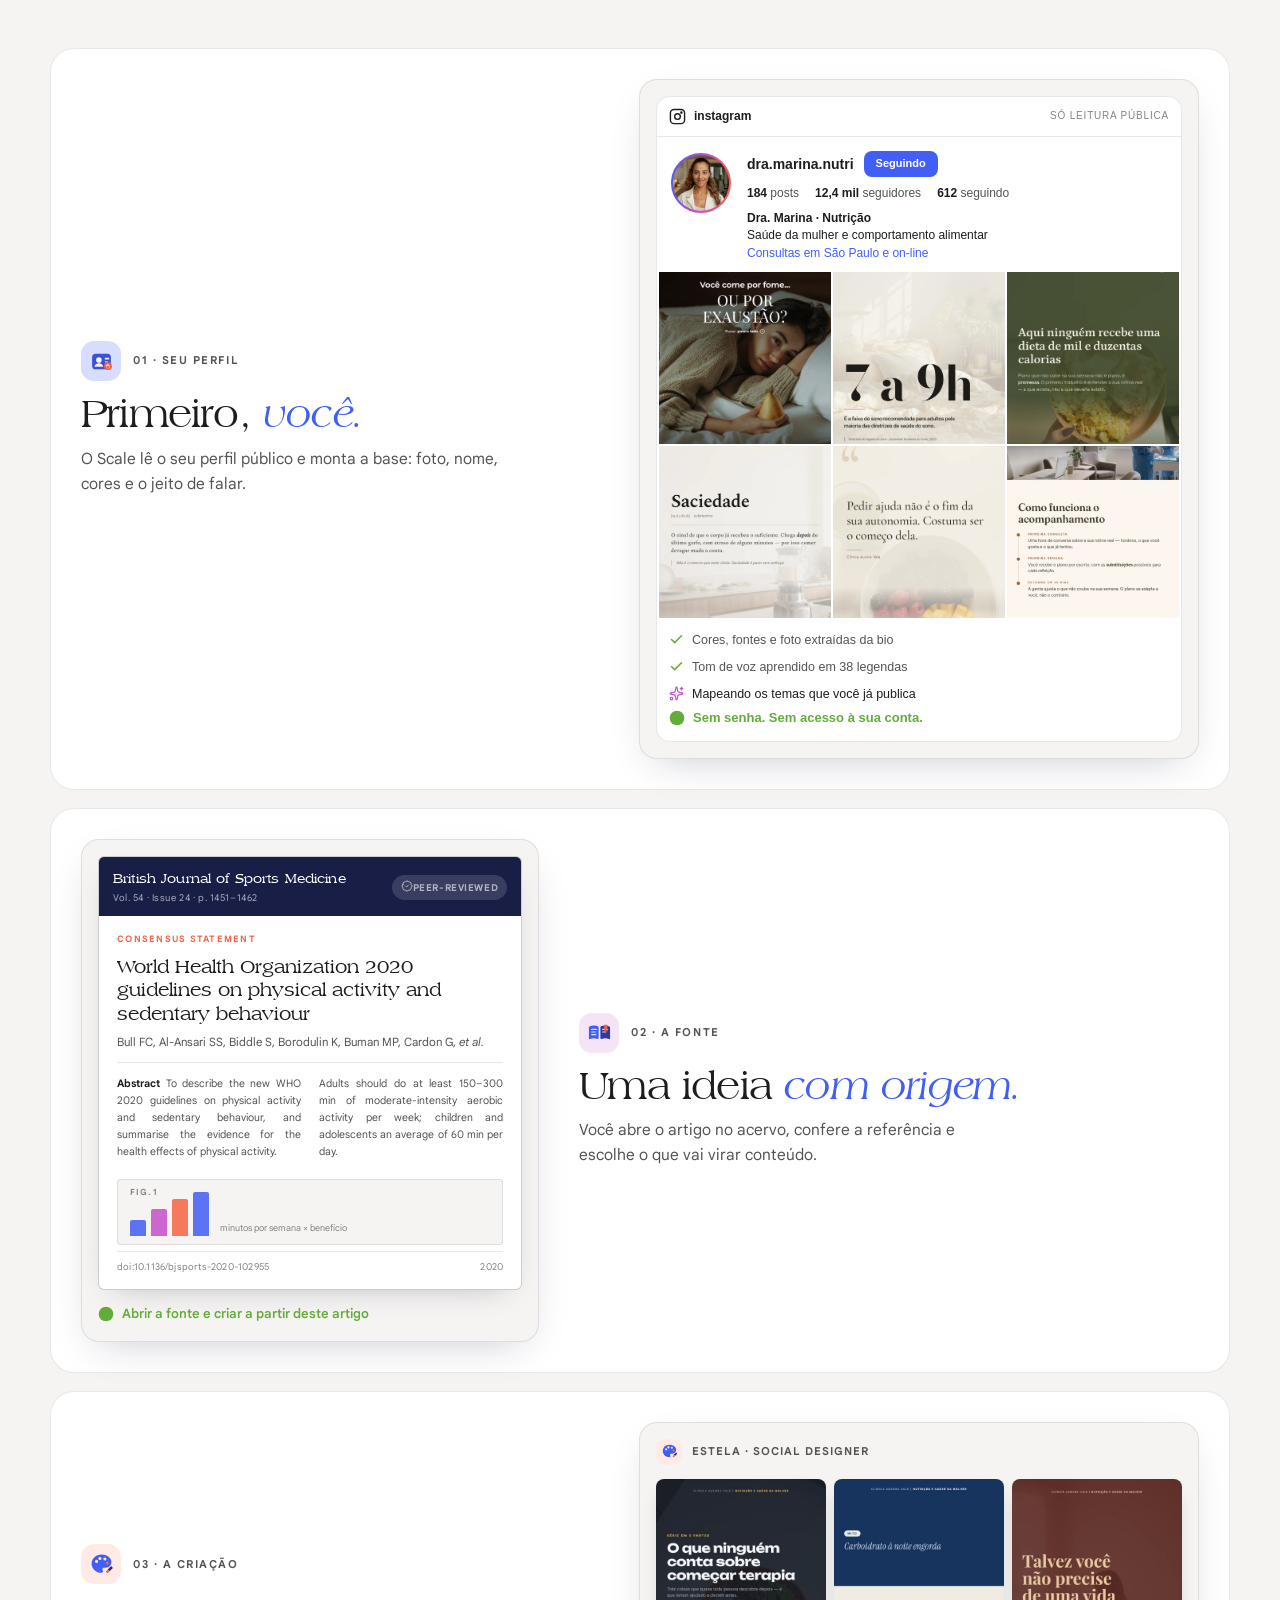
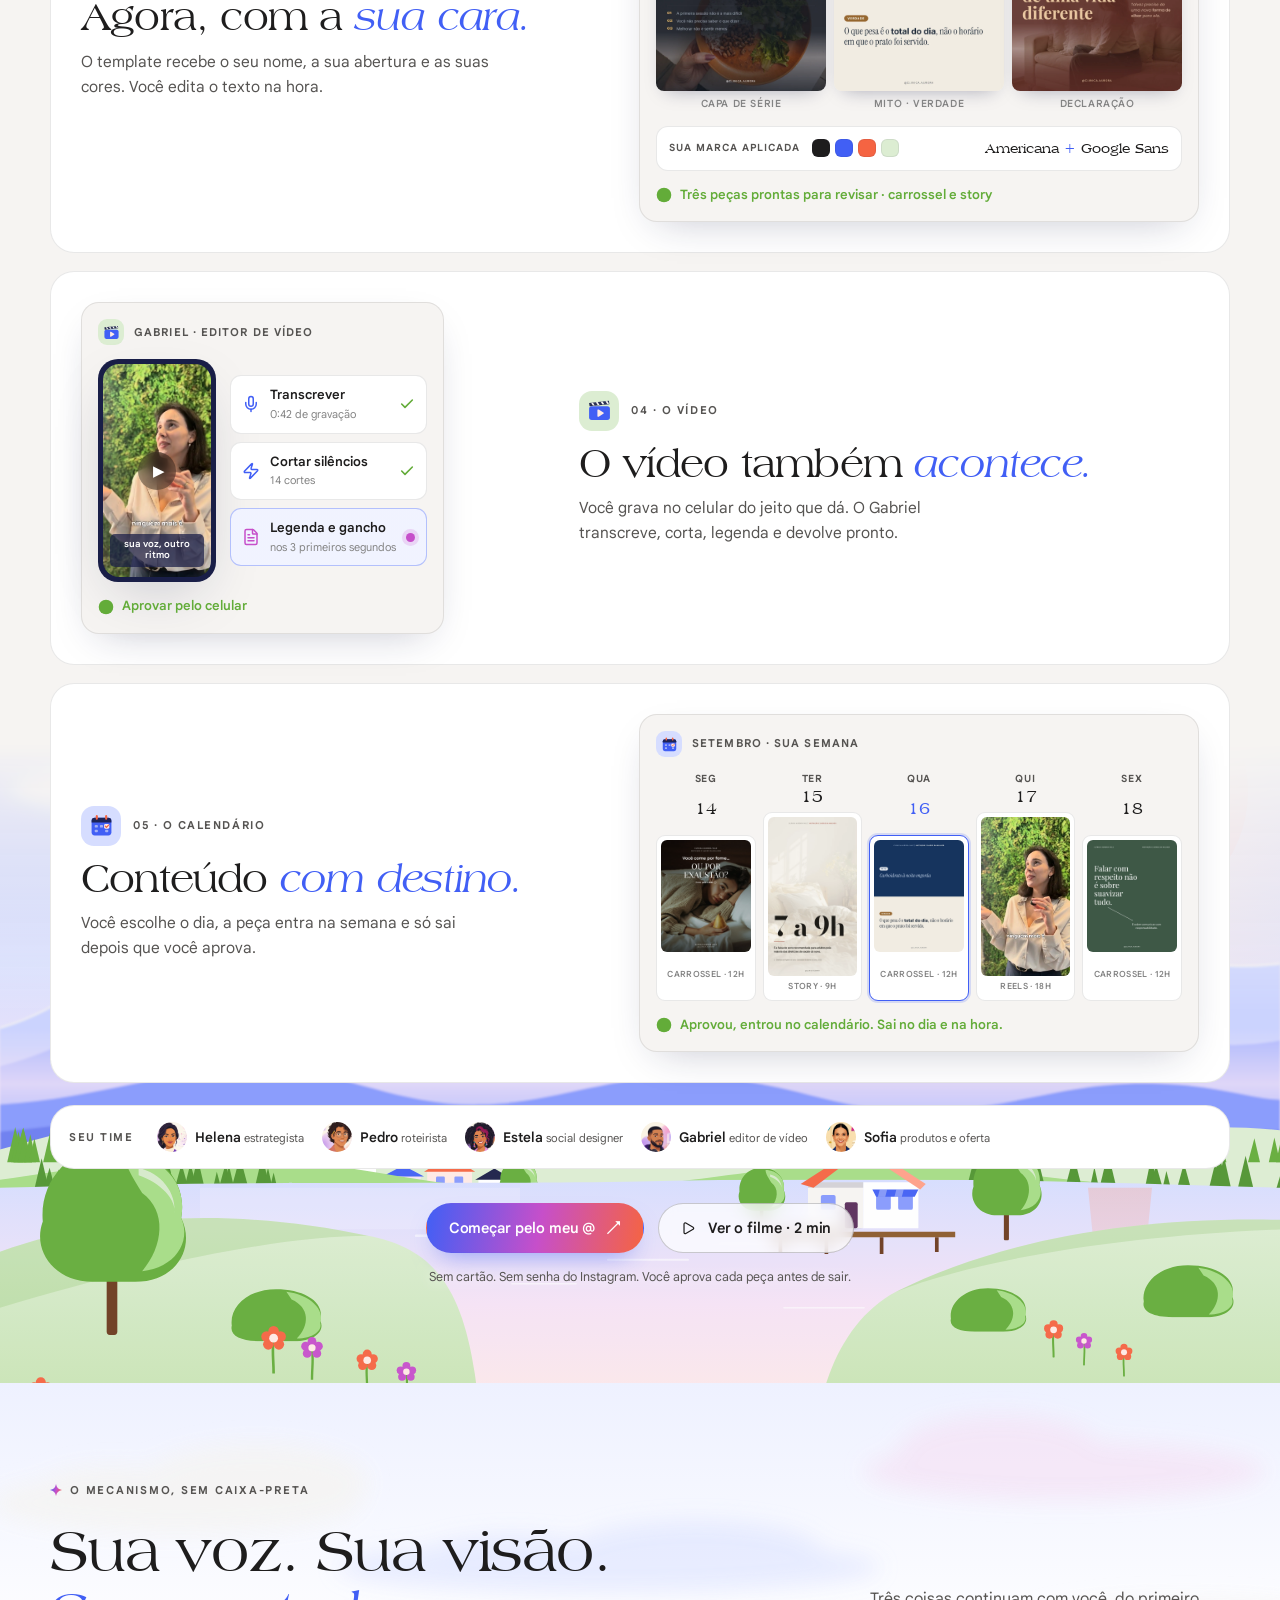
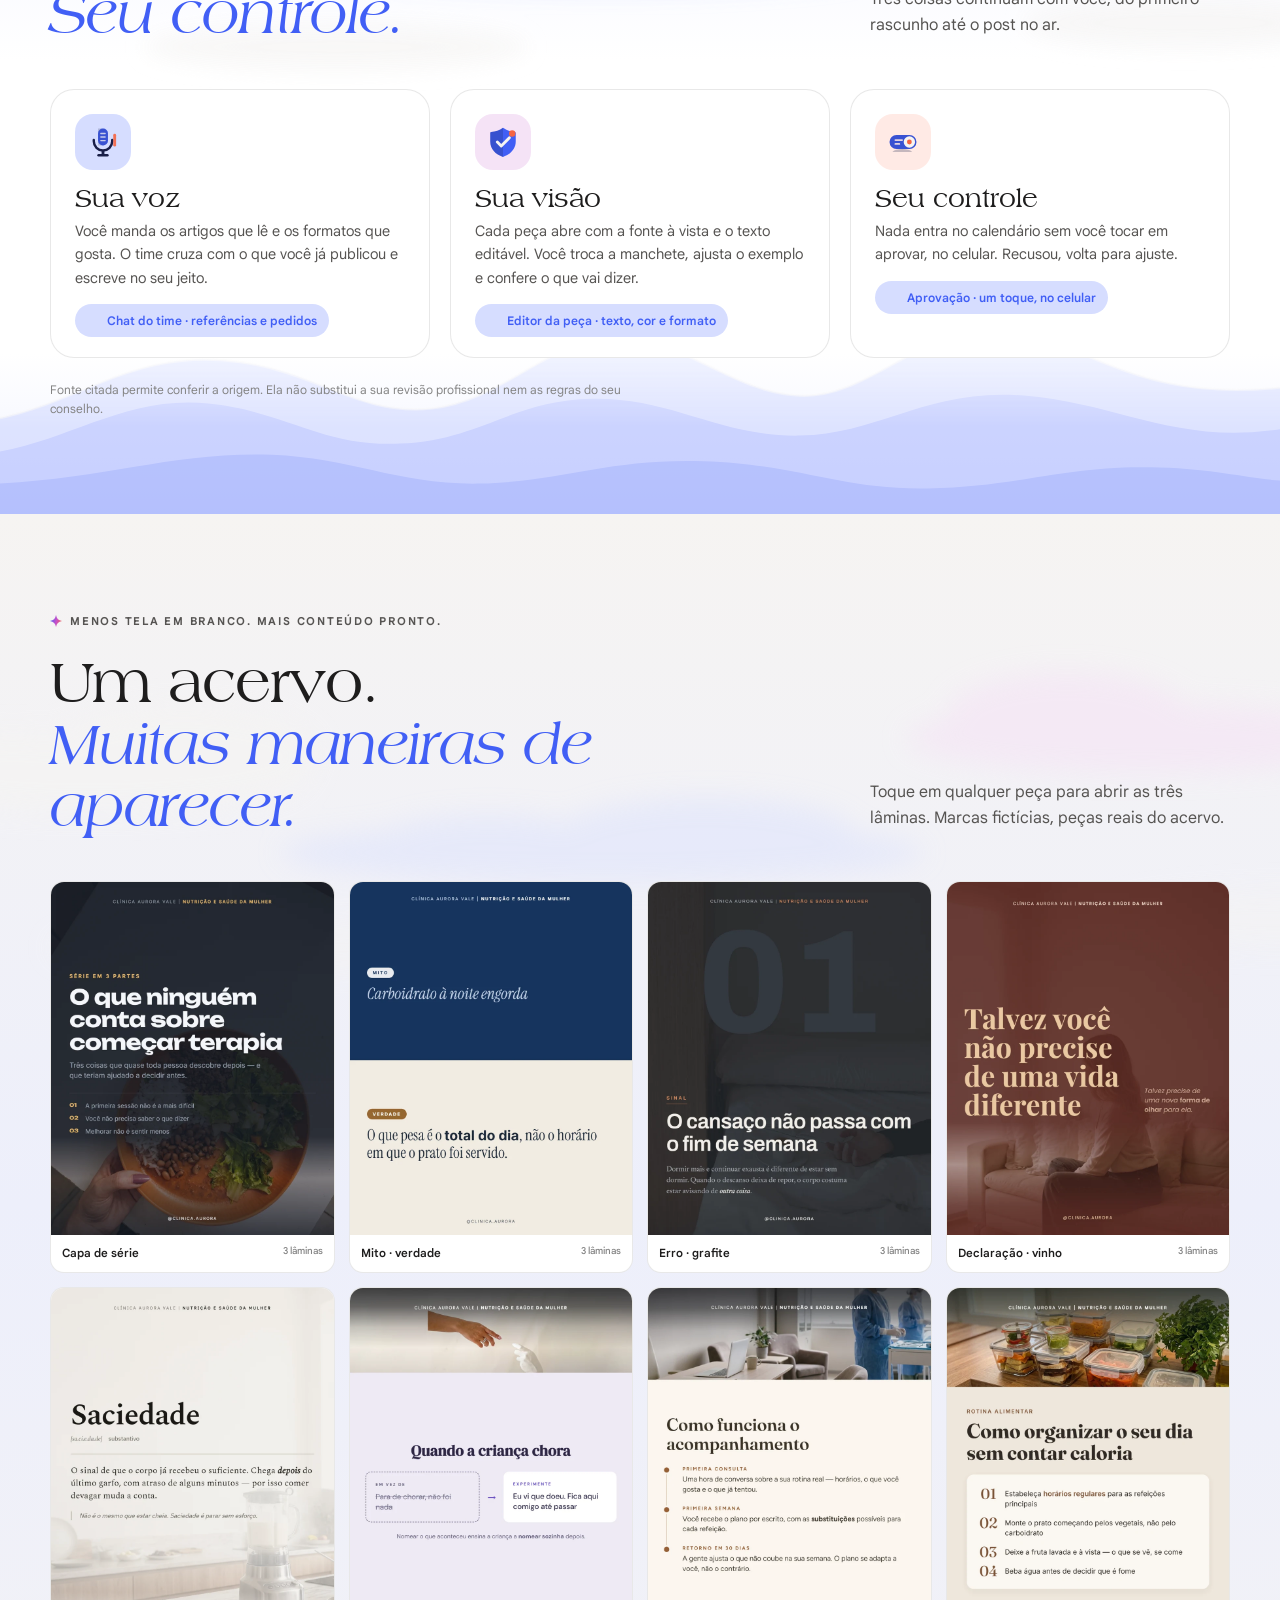
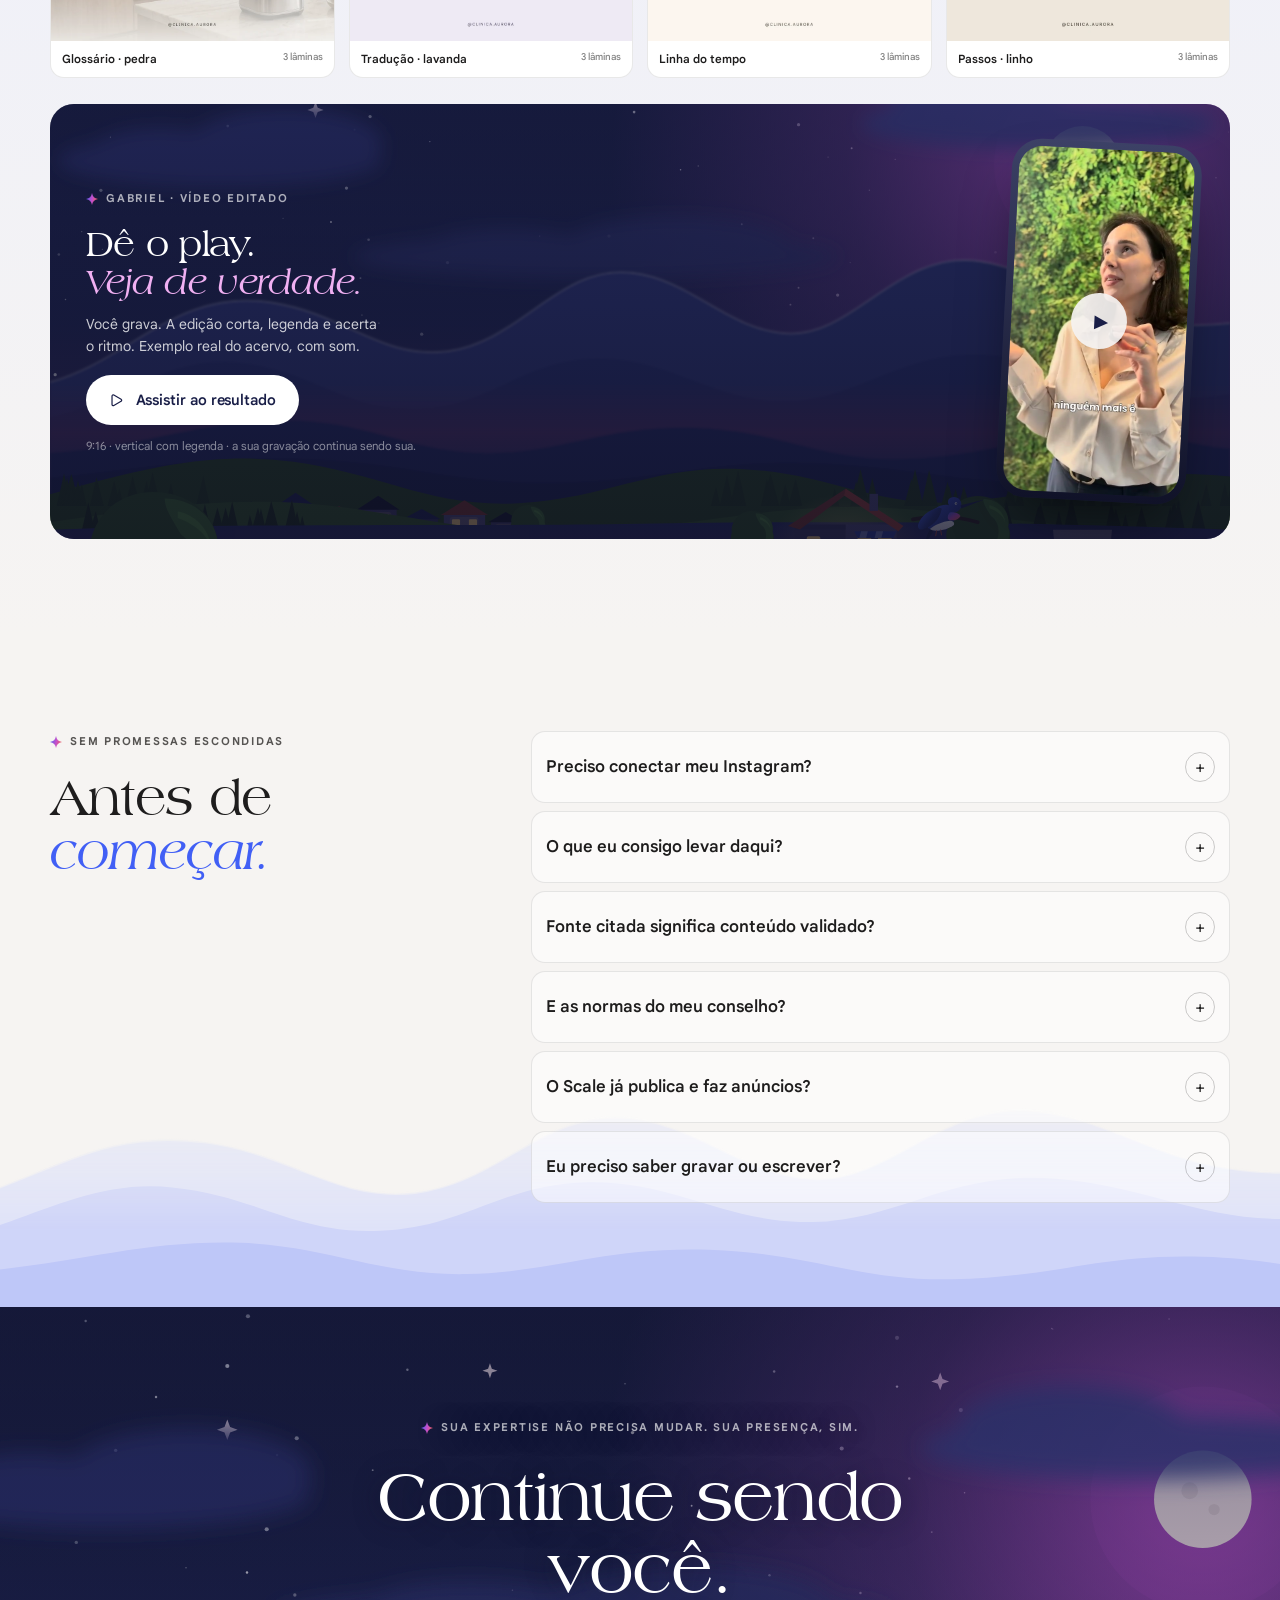
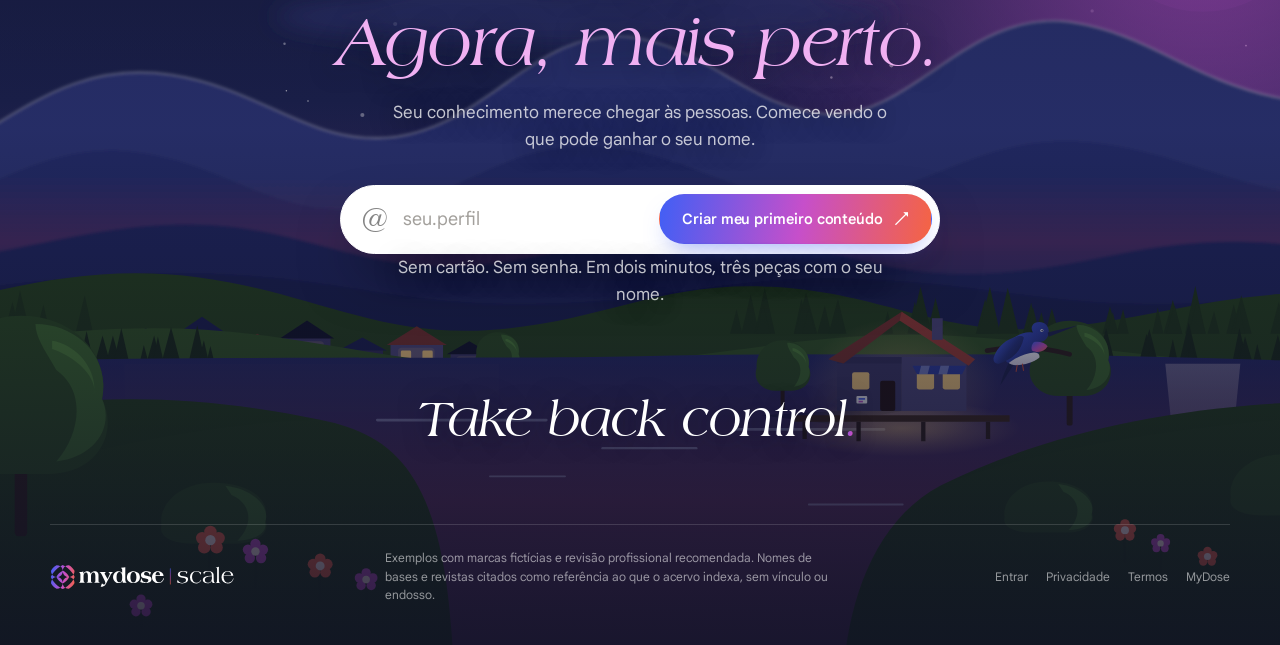
==== commit a8d497e6: "Sem o Entrar no cabecalho da home Co-Authored-By: Claude Opus 5 (1M context) <noreply@anthropic.com>" ====
--- a/index.html
+++ b/index.html
@@ -218,7 +218,7 @@
     <a href="#como" class="hide-m">Como funciona</a>
     <a href="#fonte" class="hide-m">Por que Scale</a>
     <a href="#resultados" class="hide-m">Resultados</a>
-    <a href="https://scale.mydoseapp.com/login" class="nav-login" rel="noopener">Entrar</a>
+    
     
   </nav>
 </header>
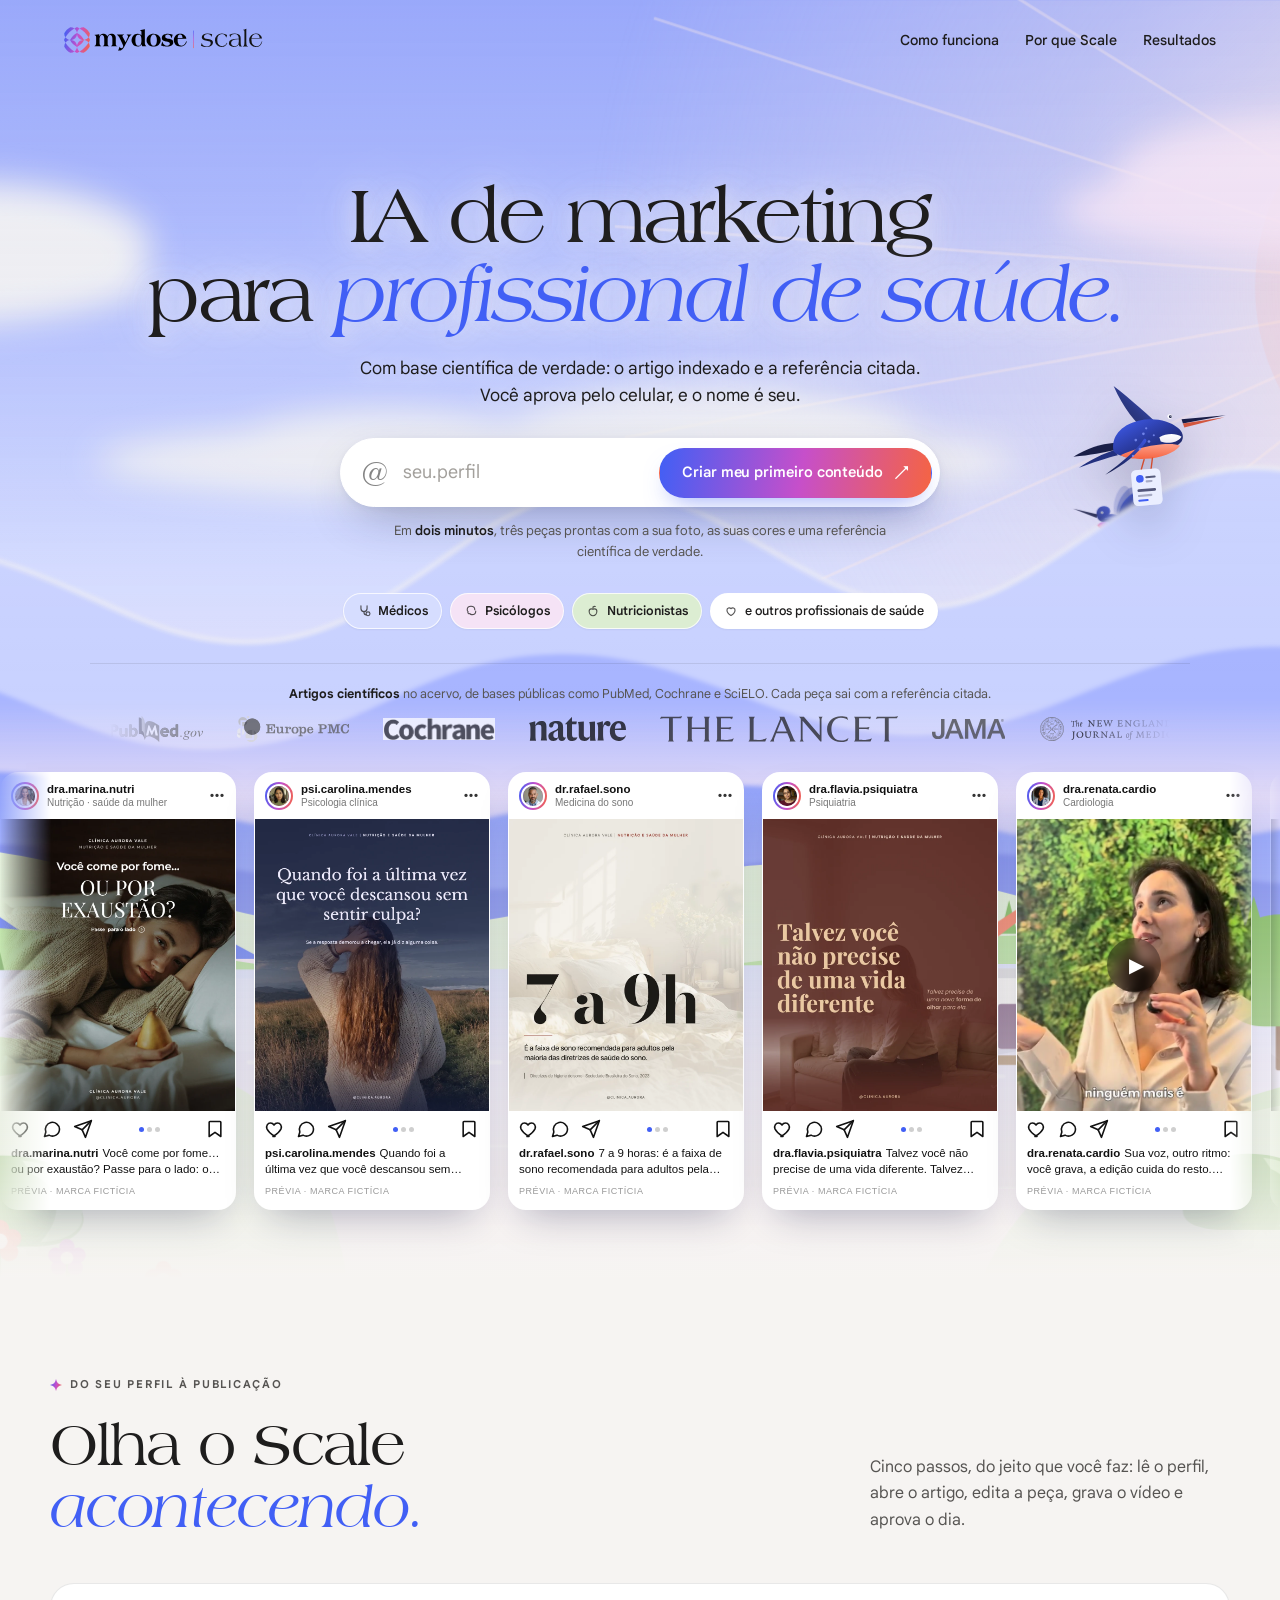
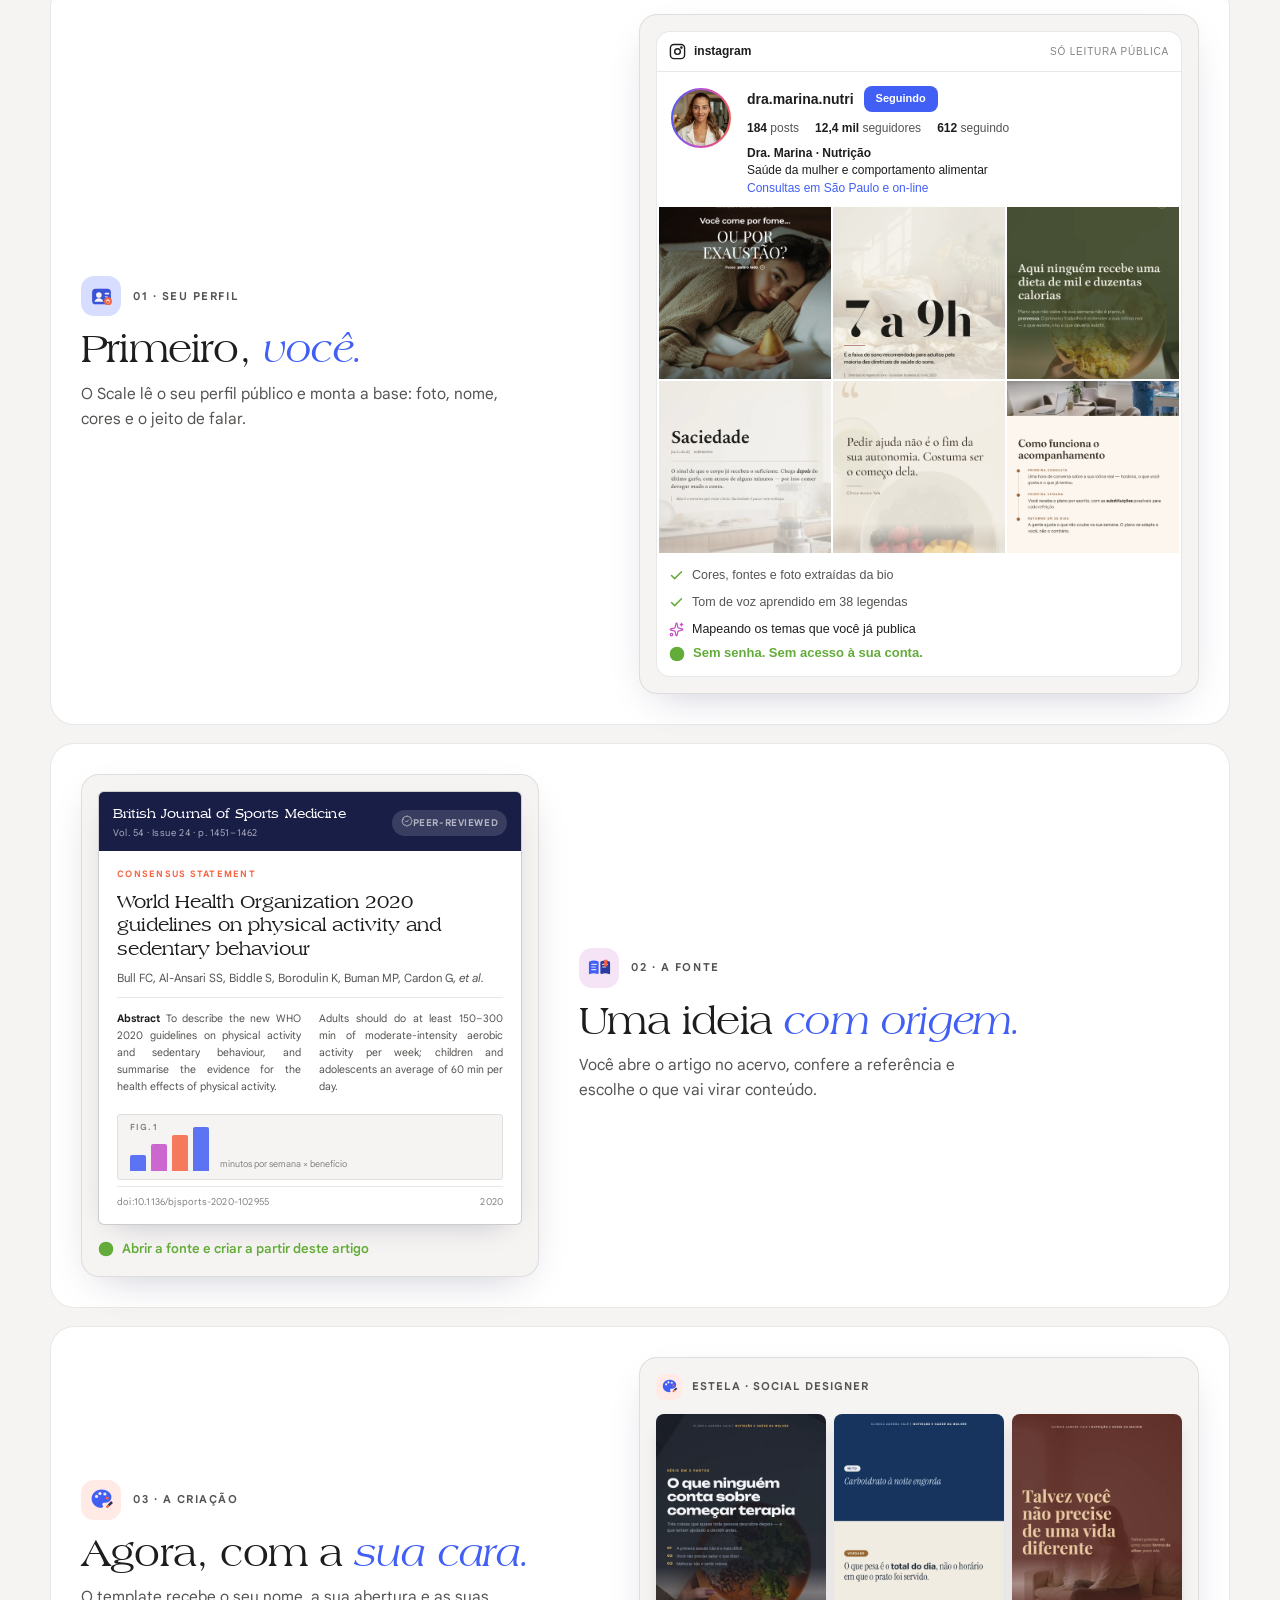
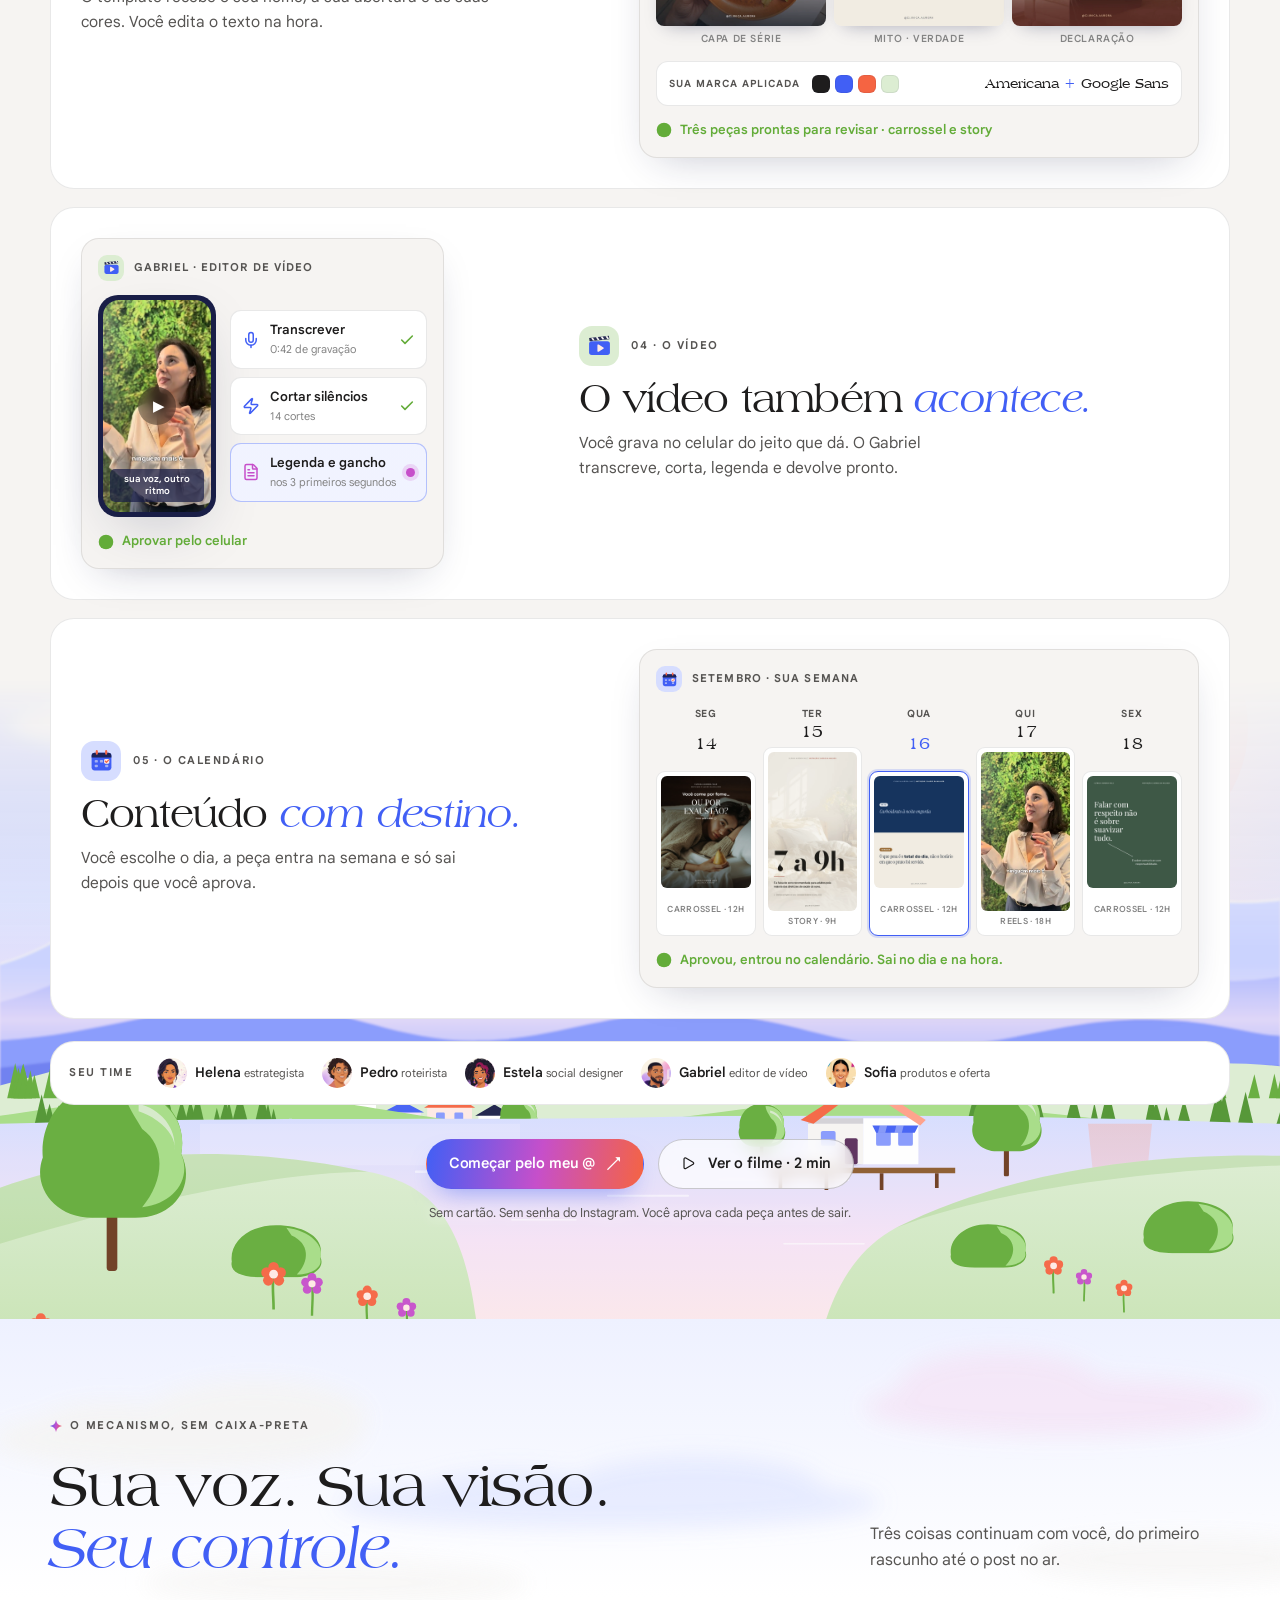
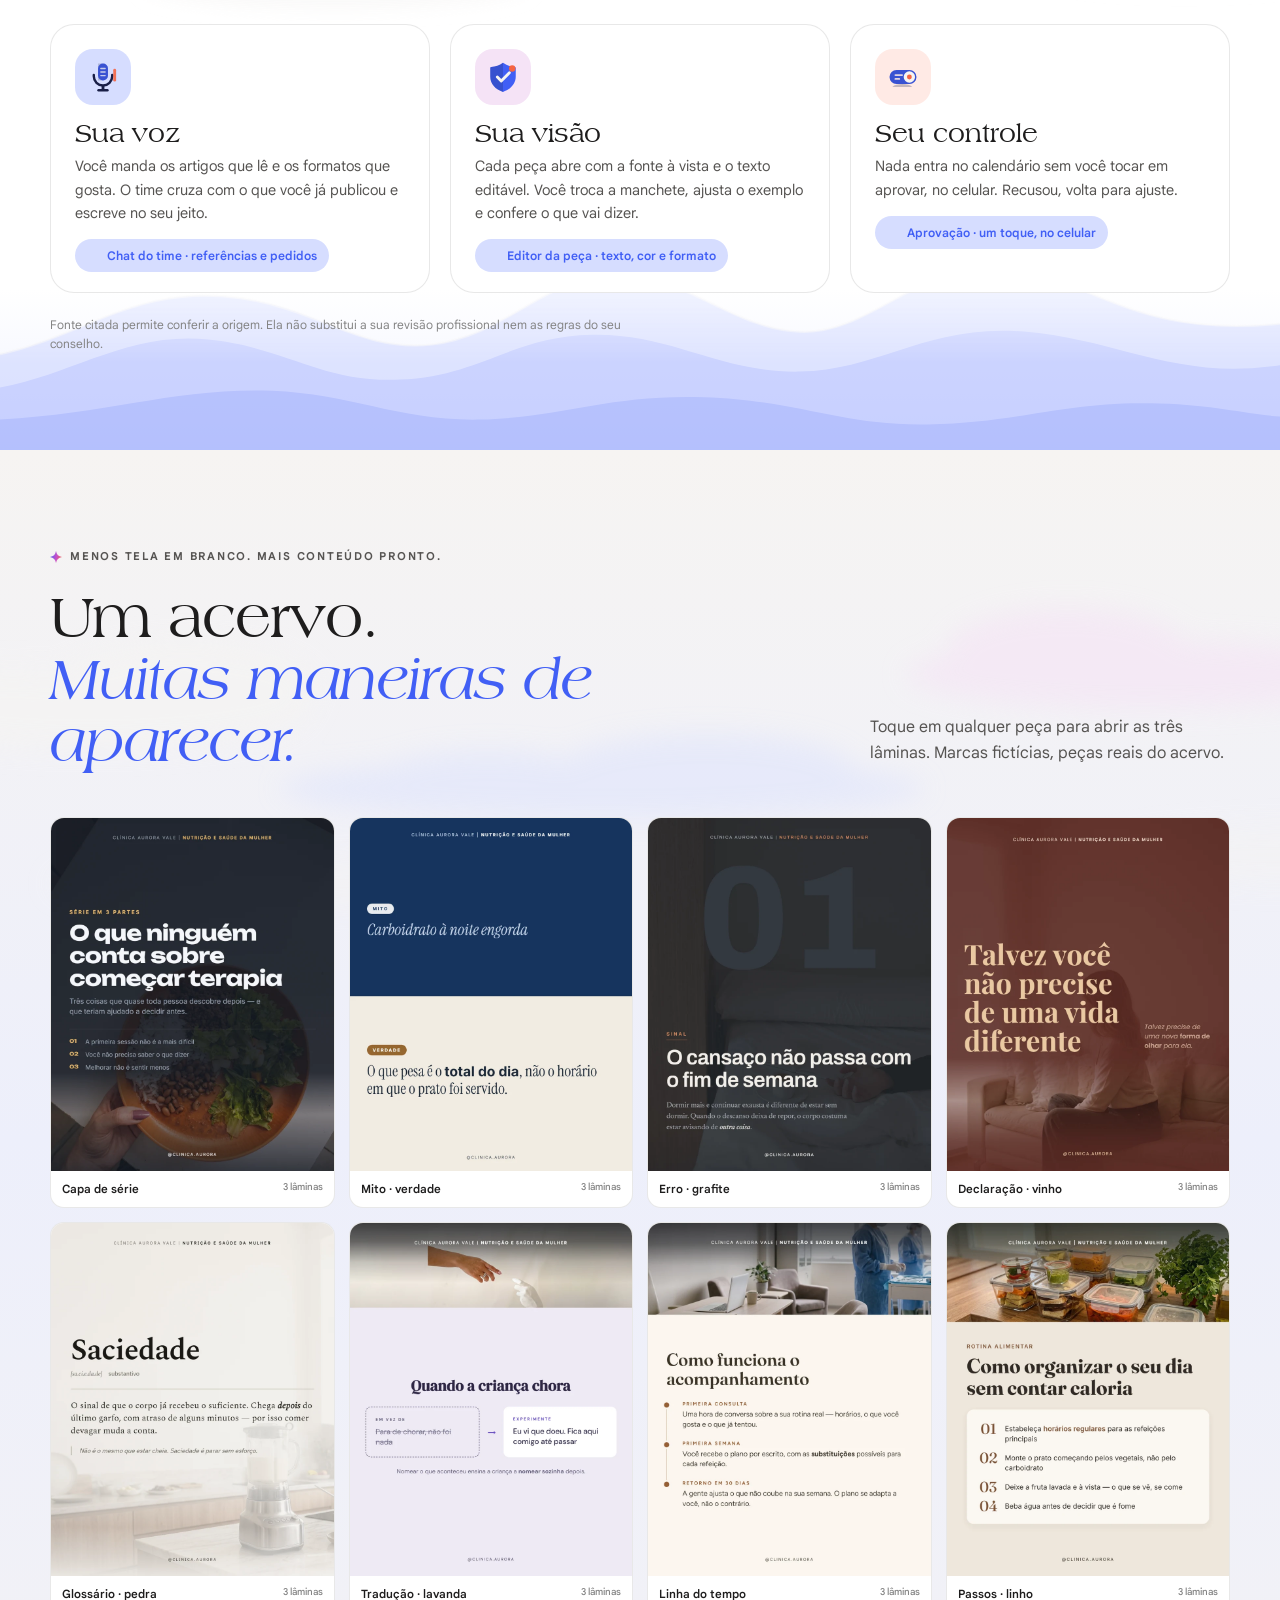
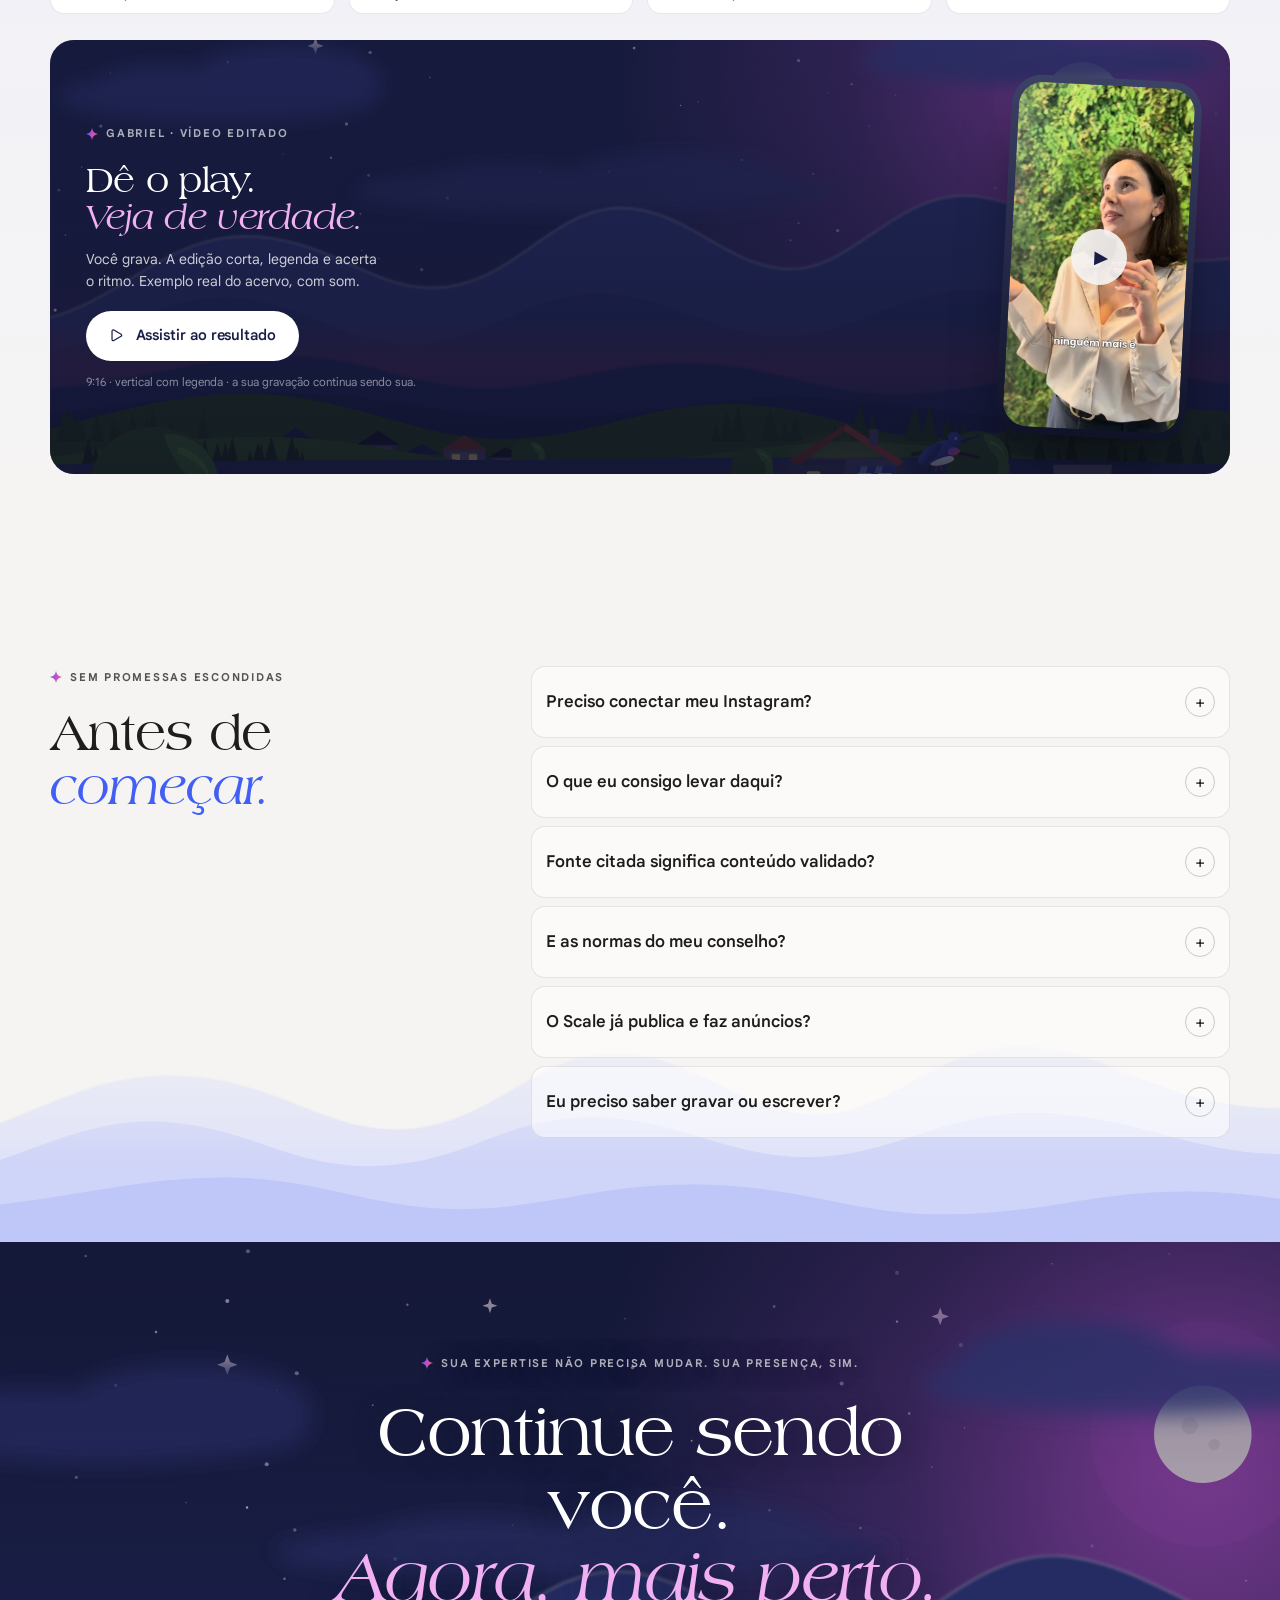
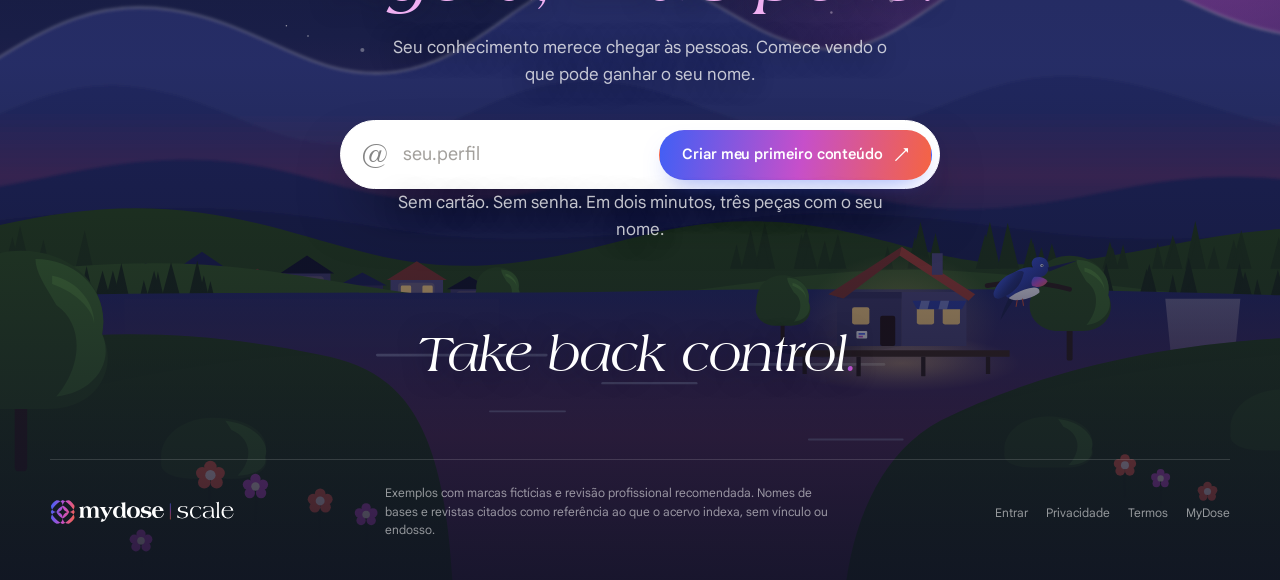
==== commit c58c2fa4: "Sem o rotulo acima do carrossel: as pecas aparecem direto Co-Authored-By: Claude Opus 5 (1M context)" ====
--- a/index.html
+++ b/index.html
@@ -345,7 +345,7 @@
     </div>
   </div>
 
-  <div class="proof-label"><span>O conhecimento ganha forma</span><span>Peças do acervo · toque para abrir ↗</span></div>
+  
   <div class="reel" aria-label="Resultados prontos para explorar">
     <div class="reel-trilho">
       <ul class="reel-grupo"><li class="ig-post"><button data-template="editorial-sage" class="ig-abrir" aria-label="Abrir o exemplo editorial-sage"><span class="ig-topo"><span class="ig-avatar"><img src="assets/rostos/marina.webp" alt="" width="28" height="28" loading="lazy"></span><span class="ig-quem"><b>dra.marina.nutri</b><small>Nutrição · saúde da mulher</small></span><span class="ig-mais">•••</span></span><span class="ig-midia"><img src="assets/carrossel-editorial-sage-0.webp" alt="" width="1080" height="1350" loading="lazy"></span><span class="ig-acoes"><svg aria-hidden="true"><use href="#ig-coracao"/></svg><svg aria-hidden="true"><use href="#ig-comentario"/></svg><svg aria-hidden="true"><use href="#ig-enviar"/></svg><i class="ig-pontos"><b></b><b></b><b></b></i><svg aria-hidden="true"><use href="#ig-salvar"/></svg></span><span class="ig-legenda"><b>dra.marina.nutri</b>Você come por fome… ou por exaustão? Passe para o lado: o que o cansaço faz com a fome, e o que ajuda de verdade. <em>mais</em></span><span class="ig-previa">Prévia · marca fictícia</span></button></li><li class="ig-post"><button data-template="pergunta-indigo" class="ig-abrir" aria-label="Abrir o exemplo pergunta-indigo"><span class="ig-topo"><span class="ig-avatar"><img src="assets/rostos/carolina.webp" alt="" width="28" height="28" loading="lazy"></span><span class="ig-quem"><b>psi.carolina.mendes</b><small>Psicologia clínica</small></span><span class="ig-mais">•••</span></span><span class="ig-midia"><img src="assets/carrossel-pergunta-indigo-0.webp" alt="" width="1080" height="1350" loading="lazy"></span><span class="ig-acoes"><svg aria-hidden="true"><use href="#ig-coracao"/></svg><svg aria-hidden="true"><use href="#ig-comentario"/></svg><svg aria-hidden="true"><use href="#ig-enviar"/></svg><i class="ig-pontos"><b></b><b></b><b></b></i><svg aria-hidden="true"><use href="#ig-salvar"/></svg></span><span class="ig-legenda"><b>psi.carolina.mendes</b>Quando foi a última vez que você descansou sem sentir culpa? Descansar não é recompensa por produzir. <em>mais</em></span><span class="ig-previa">Prévia · marca fictícia</span></button></li><li class="ig-post"><button data-template="dado-destaque" class="ig-abrir" aria-label="Abrir o exemplo dado-destaque"><span class="ig-topo"><span class="ig-avatar"><img src="assets/rostos/rafael.webp" alt="" width="28" height="28" loading="lazy"></span><span class="ig-quem"><b>dr.rafael.sono</b><small>Medicina do sono</small></span><span class="ig-mais">•••</span></span><span class="ig-midia"><img src="assets/carrossel-dado-destaque-0.webp" alt="" width="1080" height="1350" loading="lazy"></span><span class="ig-acoes"><svg aria-hidden="true"><use href="#ig-coracao"/></svg><svg aria-hidden="true"><use href="#ig-comentario"/></svg><svg aria-hidden="true"><use href="#ig-enviar"/></svg><i class="ig-pontos"><b></b><b></b><b></b></i><svg aria-hidden="true"><use href="#ig-salvar"/></svg></span><span class="ig-legenda"><b>dr.rafael.sono</b>7 a 9 horas: é a faixa de sono recomendada para adultos pela maioria das diretrizes. Menos que isso, por semanas, cobra. <em>mais</em></span><span class="ig-previa">Prévia · marca fictícia</span></button></li><li class="ig-post"><button data-template="declaracao-vinho" class="ig-abrir" aria-label="Abrir o exemplo declaracao-vinho"><span class="ig-topo"><span class="ig-avatar"><img src="assets/rostos/flavia.webp" alt="" width="28" height="28" loading="lazy"></span><span class="ig-quem"><b>dra.flavia.psiquiatra</b><small>Psiquiatria</small></span><span class="ig-mais">•••</span></span><span class="ig-midia"><img src="assets/carrossel-declaracao-vinho-0.webp" alt="" width="1080" height="1350" loading="lazy"></span><span class="ig-acoes"><svg aria-hidden="true"><use href="#ig-coracao"/></svg><svg aria-hidden="true"><use href="#ig-comentario"/></svg><svg aria-hidden="true"><use href="#ig-enviar"/></svg><i class="ig-pontos"><b></b><b></b><b></b></i><svg aria-hidden="true"><use href="#ig-salvar"/></svg></span><span class="ig-legenda"><b>dra.flavia.psiquiatra</b>Talvez você não precise de uma vida diferente. Talvez precise de uma nova forma de olhar para a sua. <em>mais</em></span><span class="ig-previa">Prévia · marca fictícia</span></button></li><li class="ig-post"><button data-video="reel" class="ig-abrir" aria-label="Assistir o vídeo editado"><span class="ig-topo"><span class="ig-avatar"><img src="assets/rostos/renata.webp" alt="" width="28" height="28" loading="lazy"></span><span class="ig-quem"><b>dra.renata.cardio</b><small>Cardiologia</small></span><span class="ig-mais">•••</span></span><span class="ig-midia"><img src="assets/reel-poster.jpg" alt="" width="540" height="960" loading="lazy"><span class="ig-play" aria-hidden="true"><i>▶</i></span></span><span class="ig-acoes"><svg aria-hidden="true"><use href="#ig-coracao"/></svg><svg aria-hidden="true"><use href="#ig-comentario"/></svg><svg aria-hidden="true"><use href="#ig-enviar"/></svg><i class="ig-pontos"><b></b><b></b><b></b></i><svg aria-hidden="true"><use href="#ig-salvar"/></svg></span><span class="ig-legenda"><b>dra.renata.cardio</b>Sua voz, outro ritmo: você grava, a edição cuida do resto. Cortes, legenda e o tempo certo de cada frase. <em>mais</em></span><span class="ig-previa">Prévia · marca fictícia</span></button></li><li class="ig-post"><button data-template="capa-serie" class="ig-abrir" aria-label="Abrir o exemplo capa-serie"><span class="ig-topo"><span class="ig-avatar"><img src="assets/rostos/andre.webp" alt="" width="28" height="28" loading="lazy"></span><span class="ig-quem"><b>psi.andre.terapia</b><small>Terapia · adultos</small></span><span class="ig-mais">•••</span></span><span class="ig-midia"><img src="assets/carrossel-capa-serie-0.webp" alt="" width="1080" height="1350" loading="lazy"></span><span class="ig-acoes"><svg aria-hidden="true"><use href="#ig-coracao"/></svg><svg aria-hidden="true"><use href="#ig-comentario"/></svg><svg aria-hidden="true"><use href="#ig-enviar"/></svg><i class="ig-pontos"><b></b><b></b><b></b></i><svg aria-hidden="true"><use href="#ig-salvar"/></svg></span><span class="ig-legenda"><b>psi.andre.terapia</b>O que ninguém conta sobre começar terapia. Série em 3 partes. Parte 1: a primeira sessão não é a mais difícil. <em>mais</em></span><span class="ig-previa">Prévia · marca fictícia</span></button></li><li class="ig-post"><button data-template="manifesto-oliva" class="ig-abrir" aria-label="Abrir o exemplo manifesto-oliva"><span class="ig-topo"><span class="ig-avatar"><img src="assets/rostos/leticia.webp" alt="" width="28" height="28" loading="lazy"></span><span class="ig-quem"><b>nutri.leticia.rocha</b><small>Nutrição comportamental</small></span><span class="ig-mais">•••</span></span><span class="ig-midia"><img src="assets/carrossel-manifesto-oliva-0.webp" alt="" width="1080" height="1350" loading="lazy"></span><span class="ig-acoes"><svg aria-hidden="true"><use href="#ig-coracao"/></svg><svg aria-hidden="true"><use href="#ig-comentario"/></svg><svg aria-hidden="true"><use href="#ig-enviar"/></svg><i class="ig-pontos"><b></b><b></b><b></b></i><svg aria-hidden="true"><use href="#ig-salvar"/></svg></span><span class="ig-legenda"><b>nutri.leticia.rocha</b>Aqui ninguém recebe uma dieta de mil e duzentas calorias. Plano que não cabe na sua semana não é plano, é promessa. <em>mais</em></span><span class="ig-previa">Prévia · marca fictícia</span></button></li><li class="ig-post"><button data-template="frase-partida" class="ig-abrir" aria-label="Abrir o exemplo frase-partida"><span class="ig-topo"><span class="ig-avatar"><img src="assets/rostos/camila.webp" alt="" width="28" height="28" loading="lazy"></span><span class="ig-quem"><b>fisio.camila.dor</b><small>Fisioterapia · dor crônica</small></span><span class="ig-mais">•••</span></span><span class="ig-midia"><img src="assets/carrossel-frase-partida-0.webp" alt="" width="1080" height="1350" loading="lazy"></span><span class="ig-acoes"><svg aria-hidden="true"><use href="#ig-coracao"/></svg><svg aria-hidden="true"><use href="#ig-comentario"/></svg><svg aria-hidden="true"><use href="#ig-enviar"/></svg><i class="ig-pontos"><b></b><b></b><b></b></i><svg aria-hidden="true"><use href="#ig-salvar"/></svg></span><span class="ig-legenda"><b>fisio.camila.dor</b>Você não está exagerando. Sentir muito não é sentir errado, e dor que dura merece ser levada a sério. <em>mais</em></span><span class="ig-previa">Prévia · marca fictícia</span></button></li><li class="ig-post"><button data-template="trocas-bosque" class="ig-abrir" aria-label="Abrir o exemplo trocas-bosque"><span class="ig-topo"><span class="ig-avatar"><img src="assets/rostos/thiago.webp" alt="" width="28" height="28" loading="lazy"></span><span class="ig-quem"><b>psi.thiago.lima</b><small>Psicologia · relações</small></span><span class="ig-mais">•••</span></span><span class="ig-midia"><img src="assets/carrossel-trocas-bosque-0.webp" alt="" width="1080" height="1350" loading="lazy"></span><span class="ig-acoes"><svg aria-hidden="true"><use href="#ig-coracao"/></svg><svg aria-hidden="true"><use href="#ig-comentario"/></svg><svg aria-hidden="true"><use href="#ig-enviar"/></svg><i class="ig-pontos"><b></b><b></b><b></b></i><svg aria-hidden="true"><use href="#ig-salvar"/></svg></span><span class="ig-legenda"><b>psi.thiago.lima</b>Falar com respeito não é sobre suavizar tudo. É sobre comunicar com responsabilidade. <em>mais</em></span><span class="ig-previa">Prévia · marca fictícia</span></button></li><li class="ig-post"><button data-template="convite-jade" class="ig-abrir" aria-label="Abrir o exemplo convite-jade"><span class="ig-topo"><span class="ig-avatar"><img src="assets/rostos/marcos.webp" alt="" width="28" height="28" loading="lazy"></span><span class="ig-quem"><b>fisio.marcos.reab</b><small>Fisioterapia · reabilitação</small></span><span class="ig-mais">•••</span></span><span class="ig-midia"><img src="assets/carrossel-convite-jade-0.webp" alt="" width="1080" height="1350" loading="lazy"></span><span class="ig-acoes"><svg aria-hidden="true"><use href="#ig-coracao"/></svg><svg aria-hidden="true"><use href="#ig-comentario"/></svg><svg aria-hidden="true"><use href="#ig-enviar"/></svg><i class="ig-pontos"><b></b><b></b><b></b></i><svg aria-hidden="true"><use href="#ig-salvar"/></svg></span><span class="ig-legenda"><b>fisio.marcos.reab</b>Como é o primeiro atendimento: uma hora de conversa sobre a sua rotina, plano por escrito e retorno em 30 dias. <em>mais</em></span><span class="ig-previa">Prévia · marca fictícia</span></button></li><li class="ig-post"><button data-template="glossario-pedra" class="ig-abrir" aria-label="Abrir o exemplo glossario-pedra"><span class="ig-topo"><span class="ig-avatar"><img src="assets/rostos/paula.webp" alt="" width="28" height="28" loading="lazy"></span><span class="ig-quem"><b>dra.paula.nutri</b><small>Nutrição clínica</small></span><span class="ig-mais">•••</span></span><span class="ig-midia"><img src="assets/carrossel-glossario-pedra-0.webp" alt="" width="1080" height="1350" loading="lazy"></span><span class="ig-acoes"><svg aria-hidden="true"><use href="#ig-coracao"/></svg><svg aria-hidden="true"><use href="#ig-comentario"/></svg><svg aria-hidden="true"><use href="#ig-enviar"/></svg><i class="ig-pontos"><b></b><b></b><b></b></i><svg aria-hidden="true"><use href="#ig-salvar"/></svg></span><span class="ig-legenda"><b>dra.paula.nutri</b>Saciedade, substantivo: o sinal de que o corpo já recebeu o suficiente. Chega depois do último garfo. <em>mais</em></span><span class="ig-previa">Prévia · marca fictícia</span></button></li></ul>
--- a/site.css
+++ b/site.css
@@ -759,7 +759,6 @@
   .bases-grupo li{height:20px}
   .bases-grupo img{height:calc(20px * var(--e,1))}
   .bases-win{margin-top:8px}
-  .proof-label{margin:18px auto 8px}
   .reel{padding:4px 0 34px}
   .ig-post{flex:0 0 172px}
   .ig-midia img{object-position:50% 28%}
@@ -804,3 +803,7 @@
   .hero-bird-m svg{width:100%;height:auto;display:block}
   .hero-hr{margin-top:54px}
 }
+
+/* o carrossel começa logo depois das bases, sem rótulo */
+.reel{padding-top:18px}
+@media (max-width:640px){.reel{padding-top:10px}}
